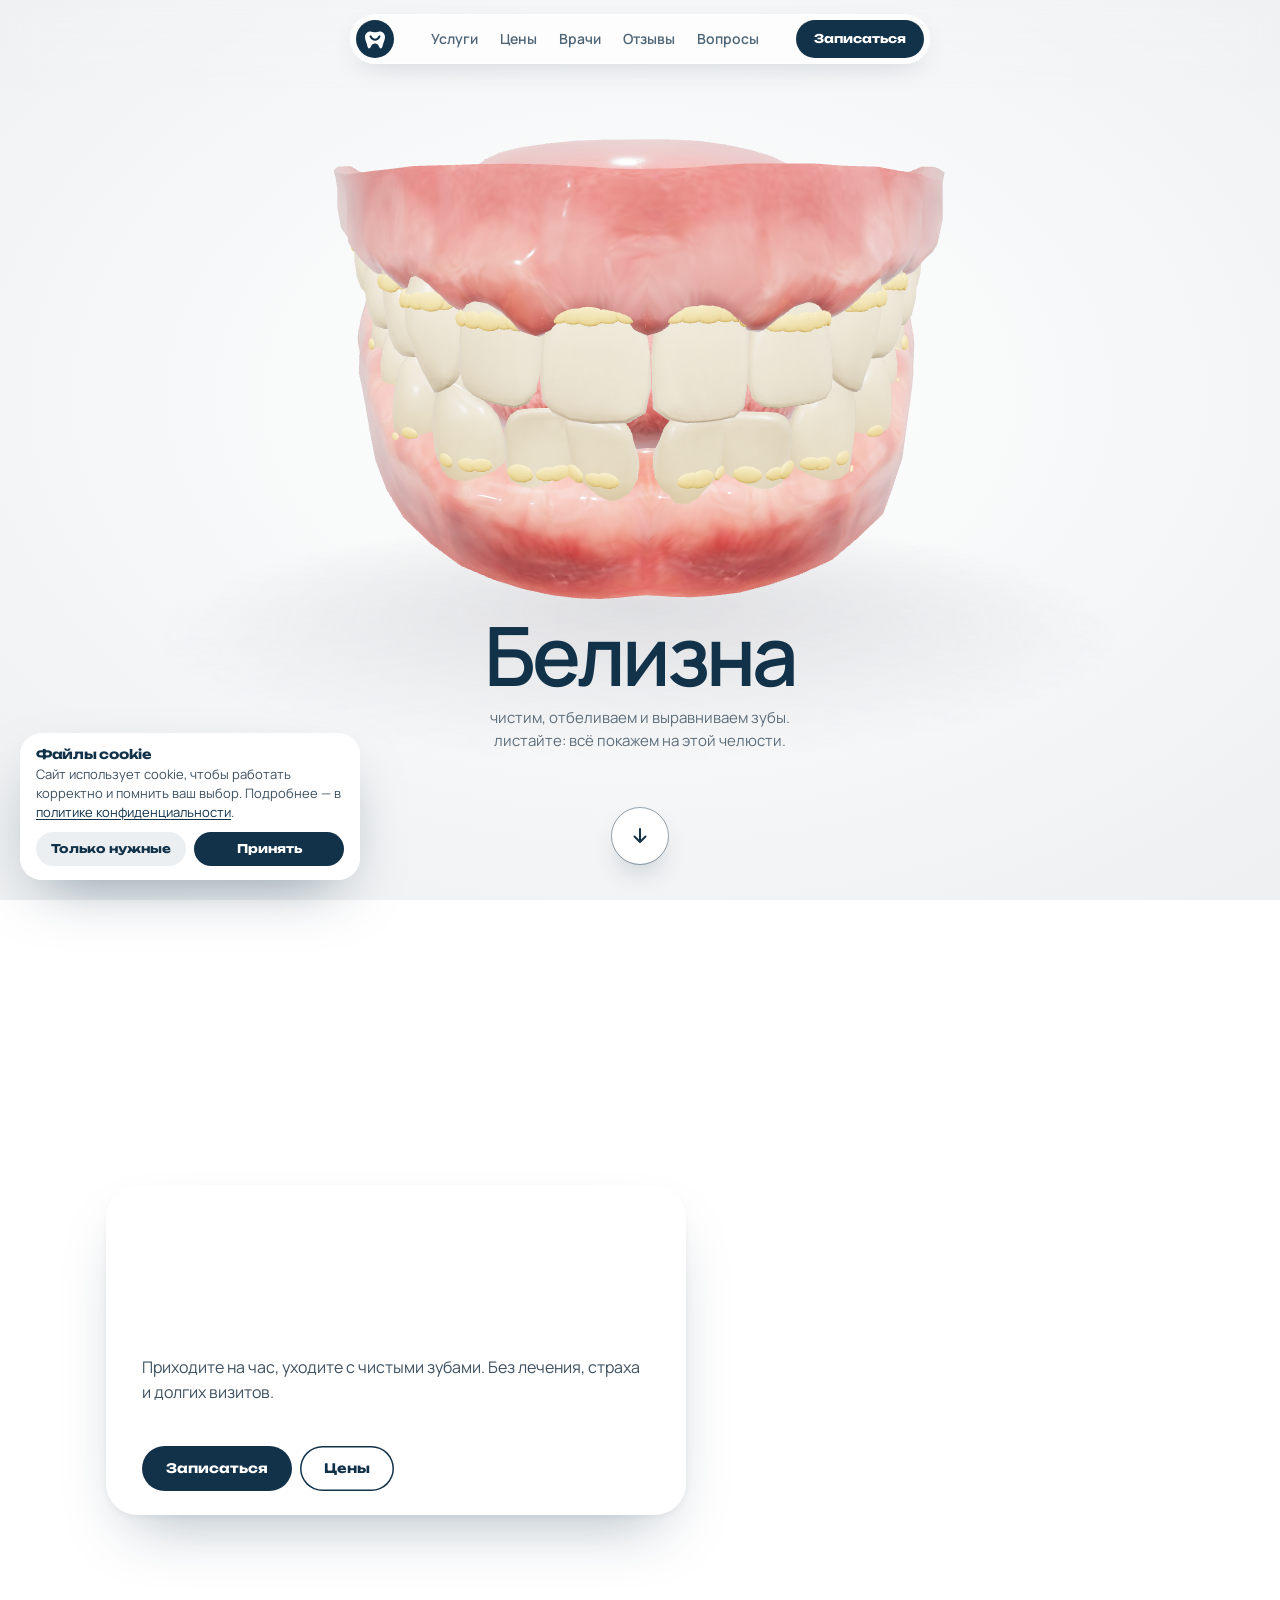
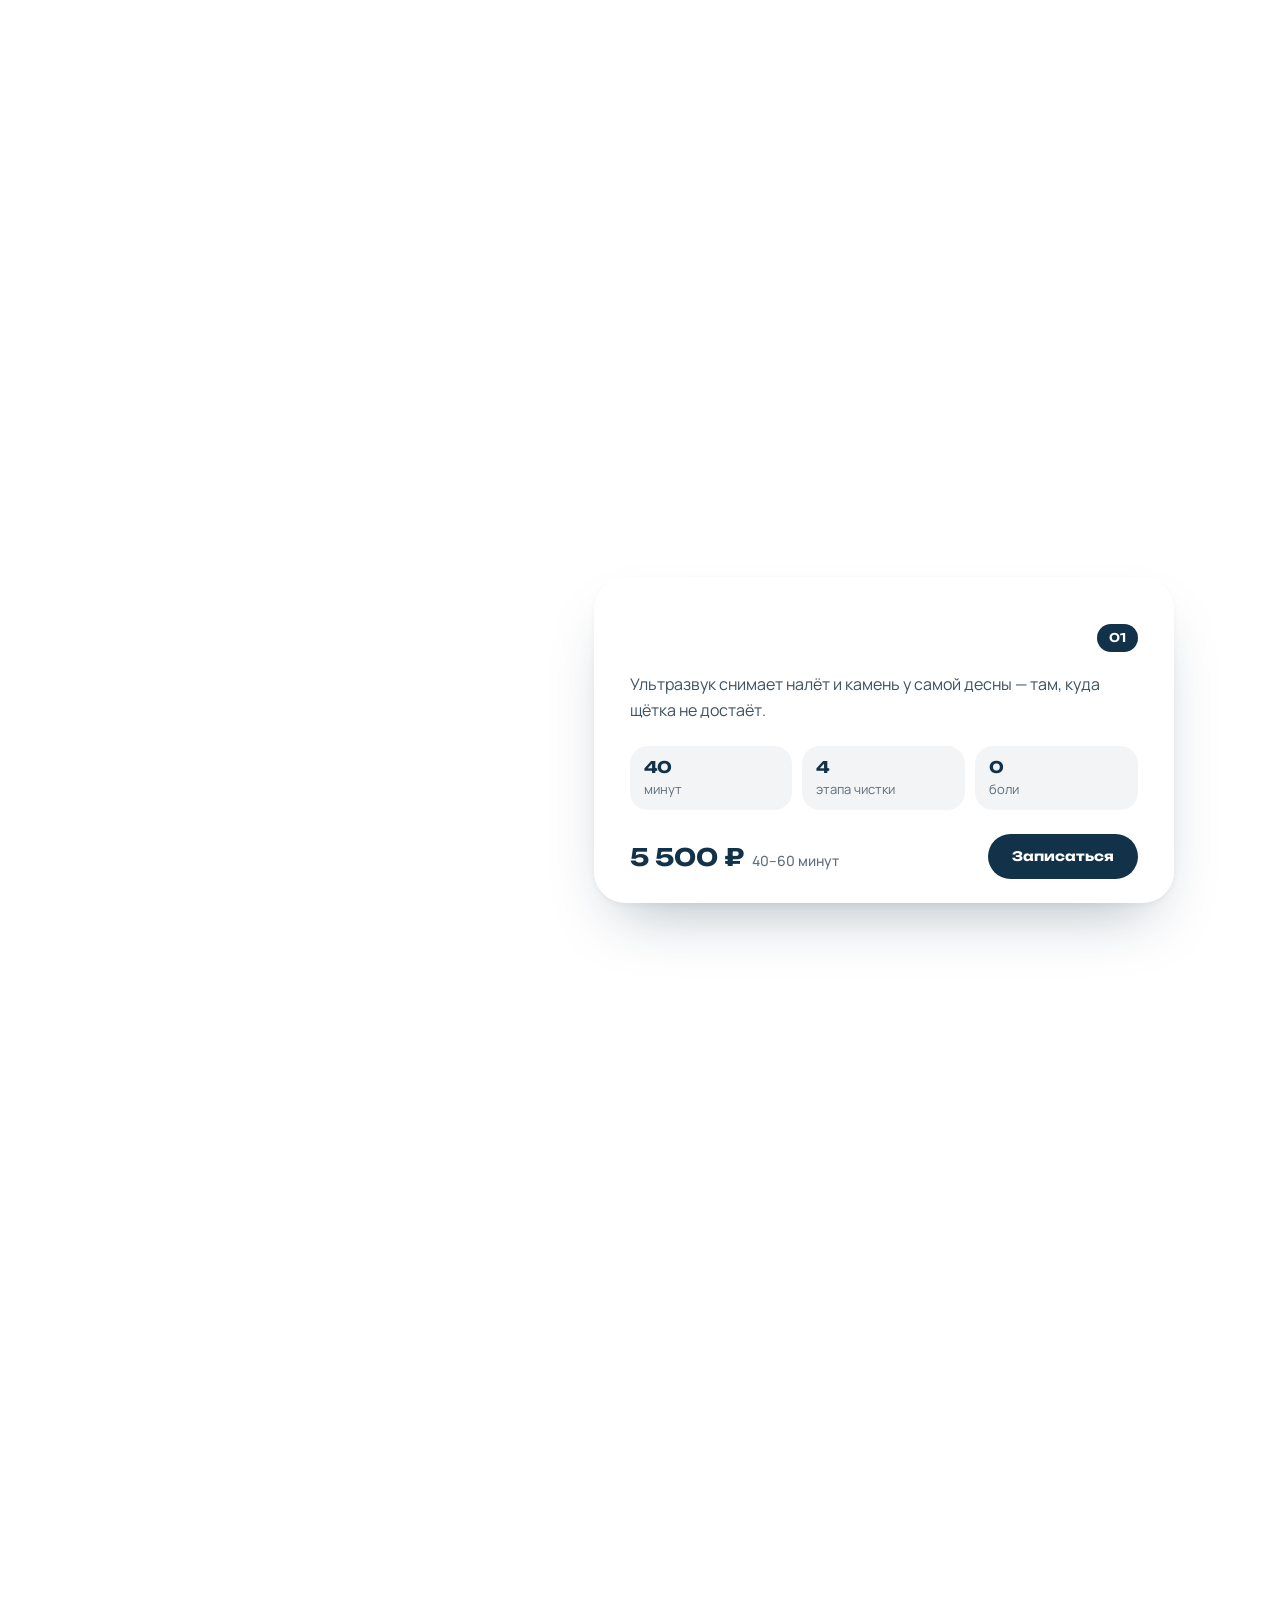
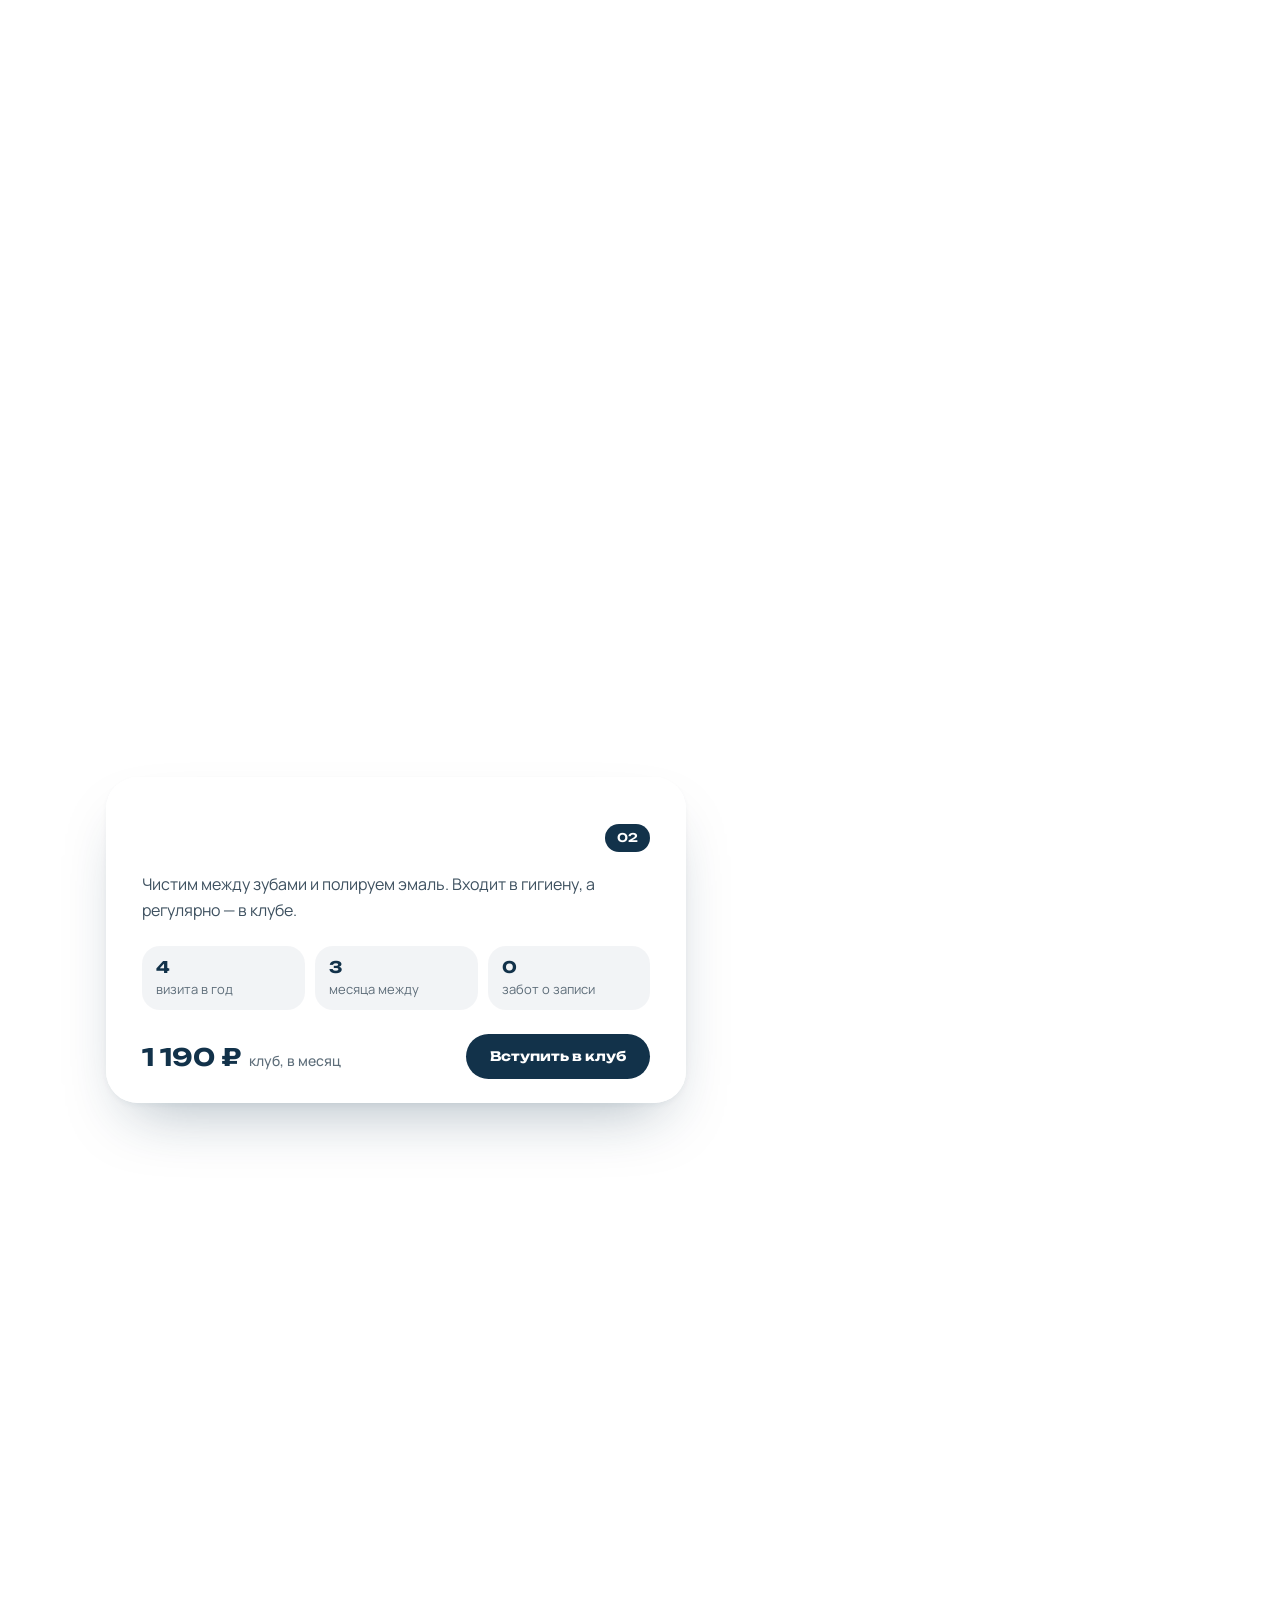
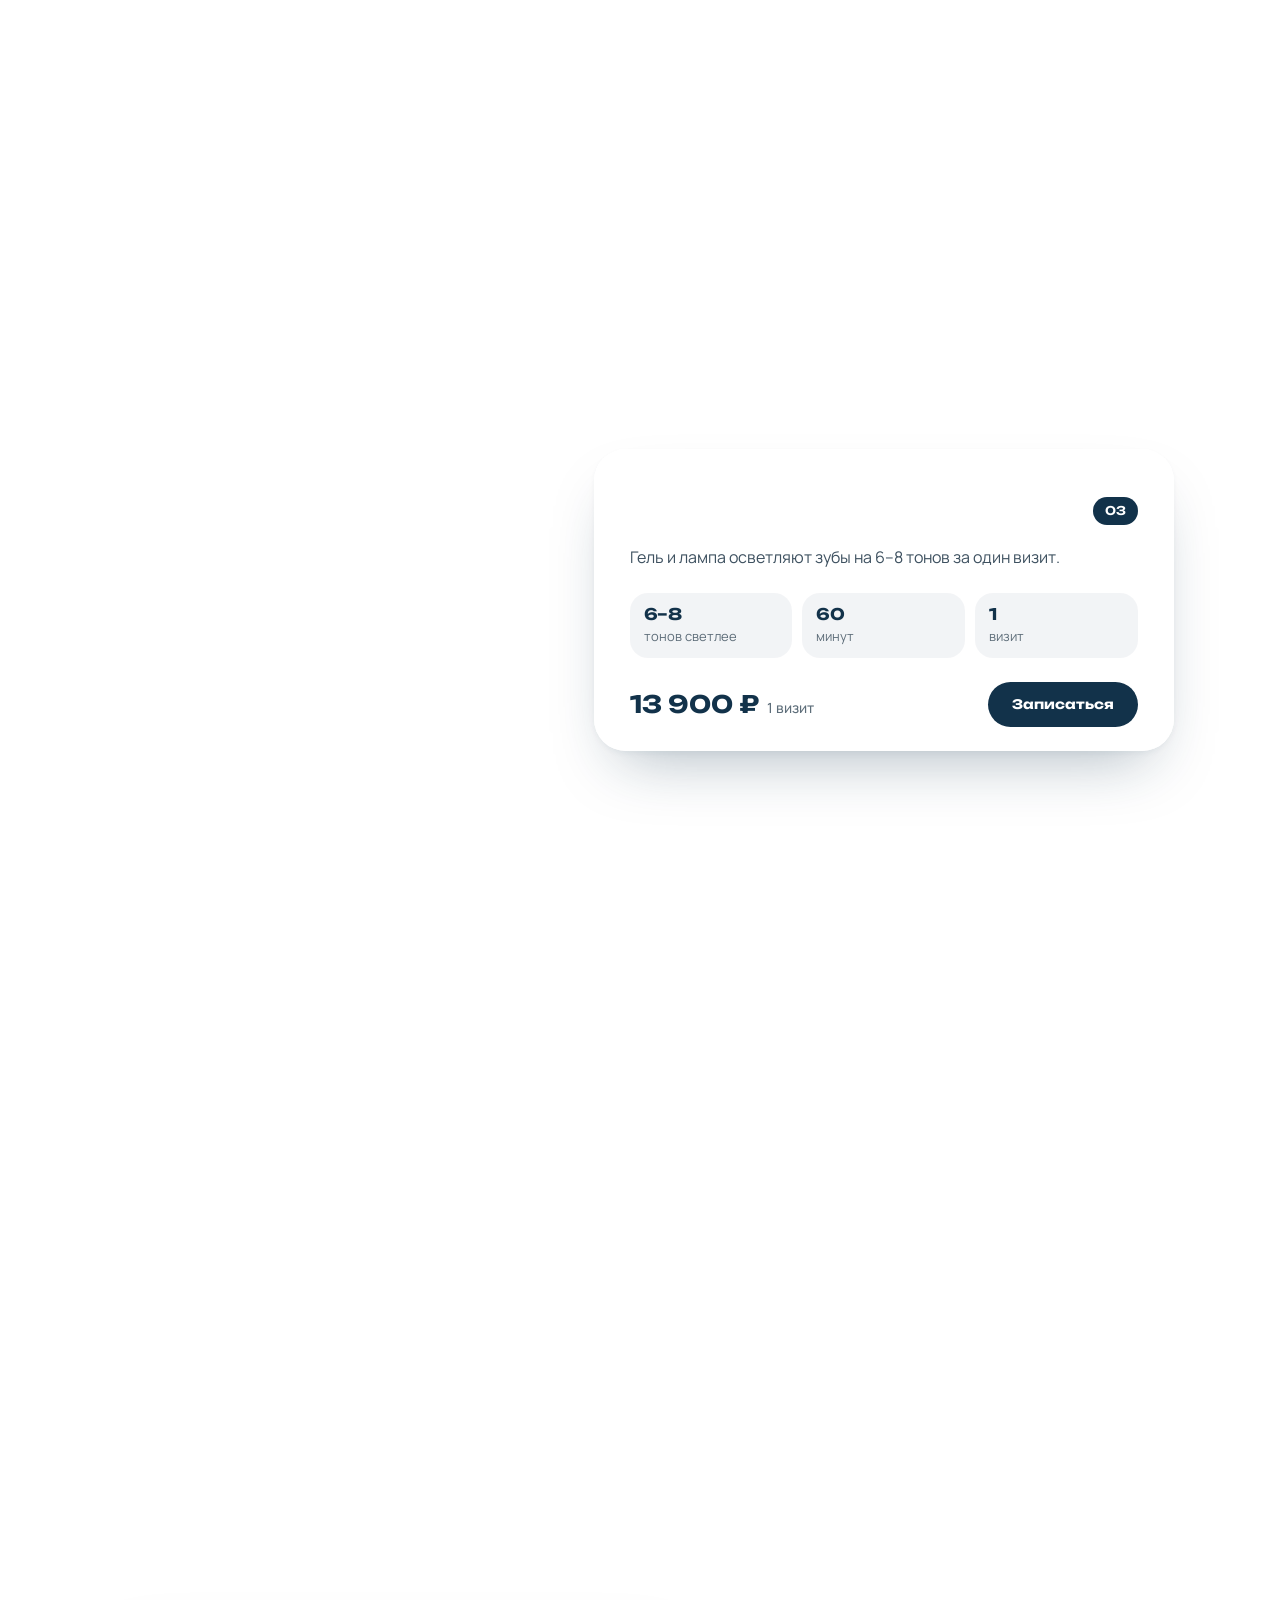
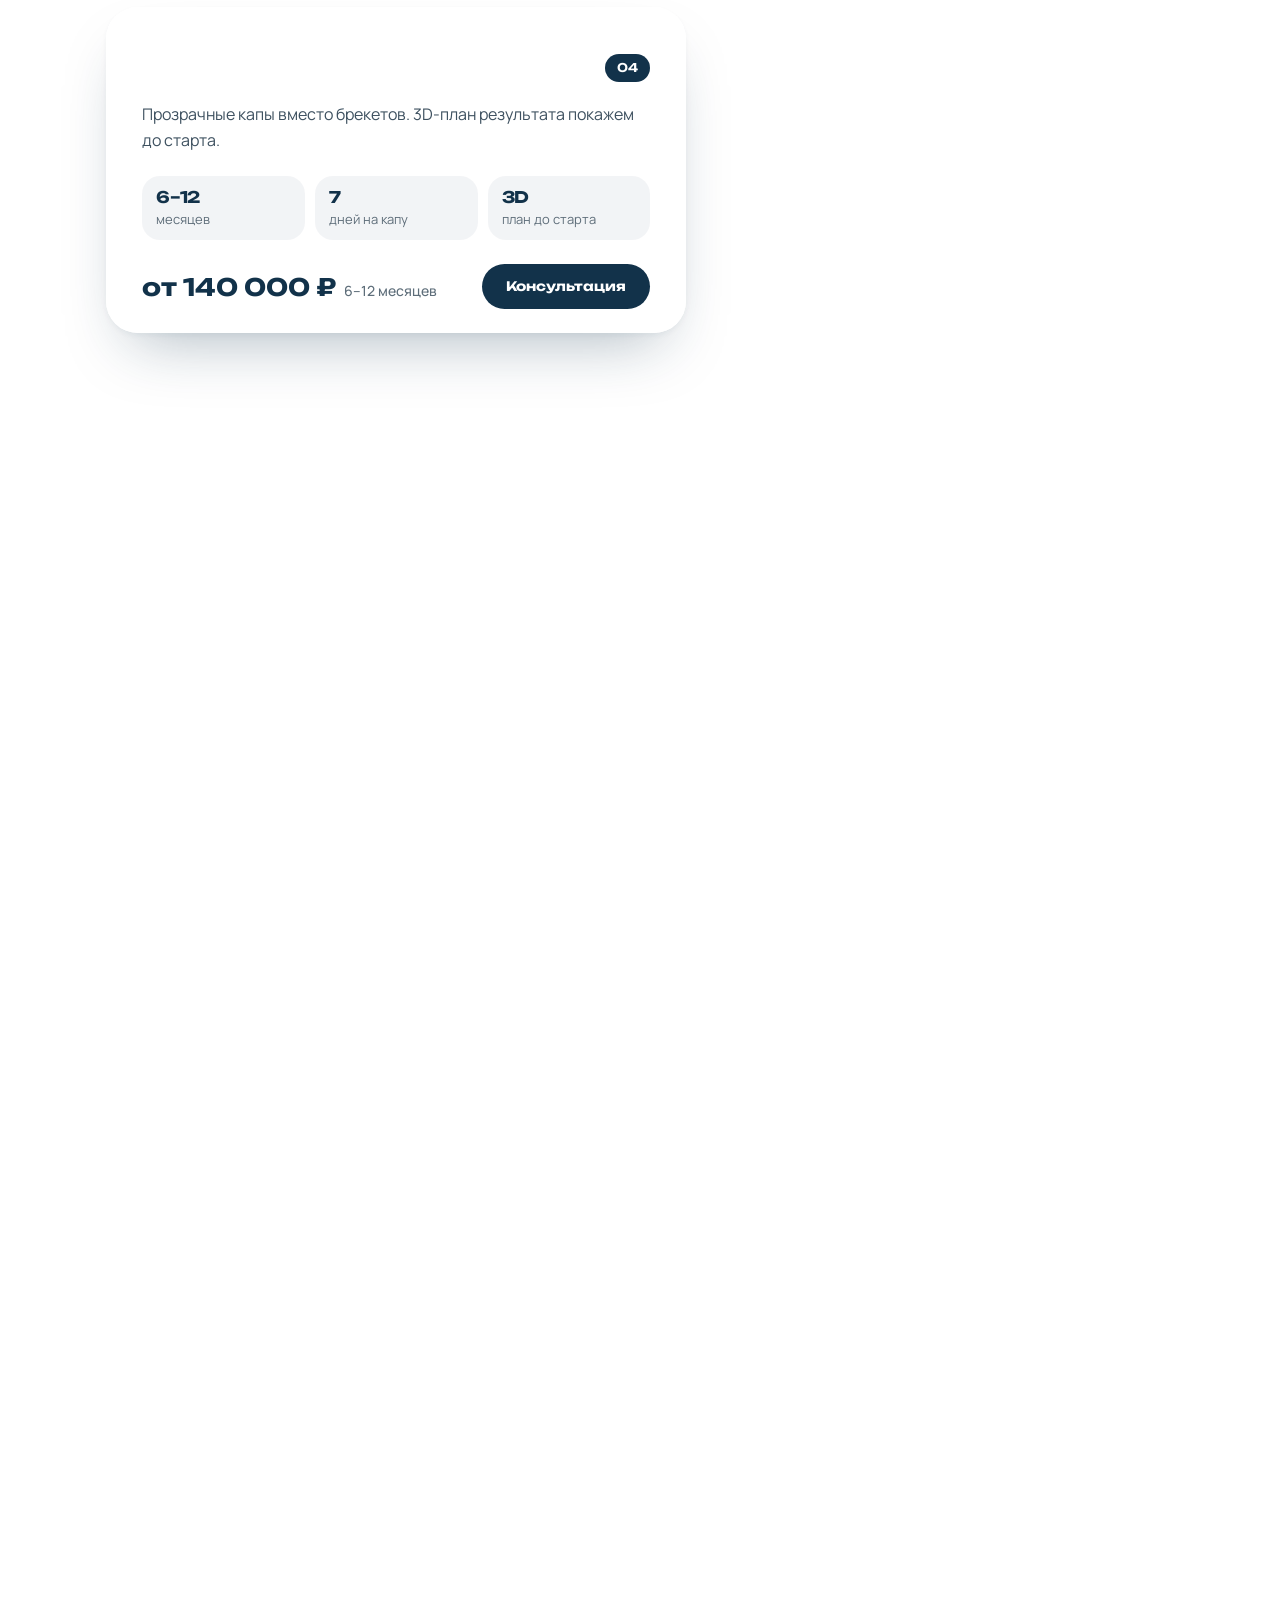
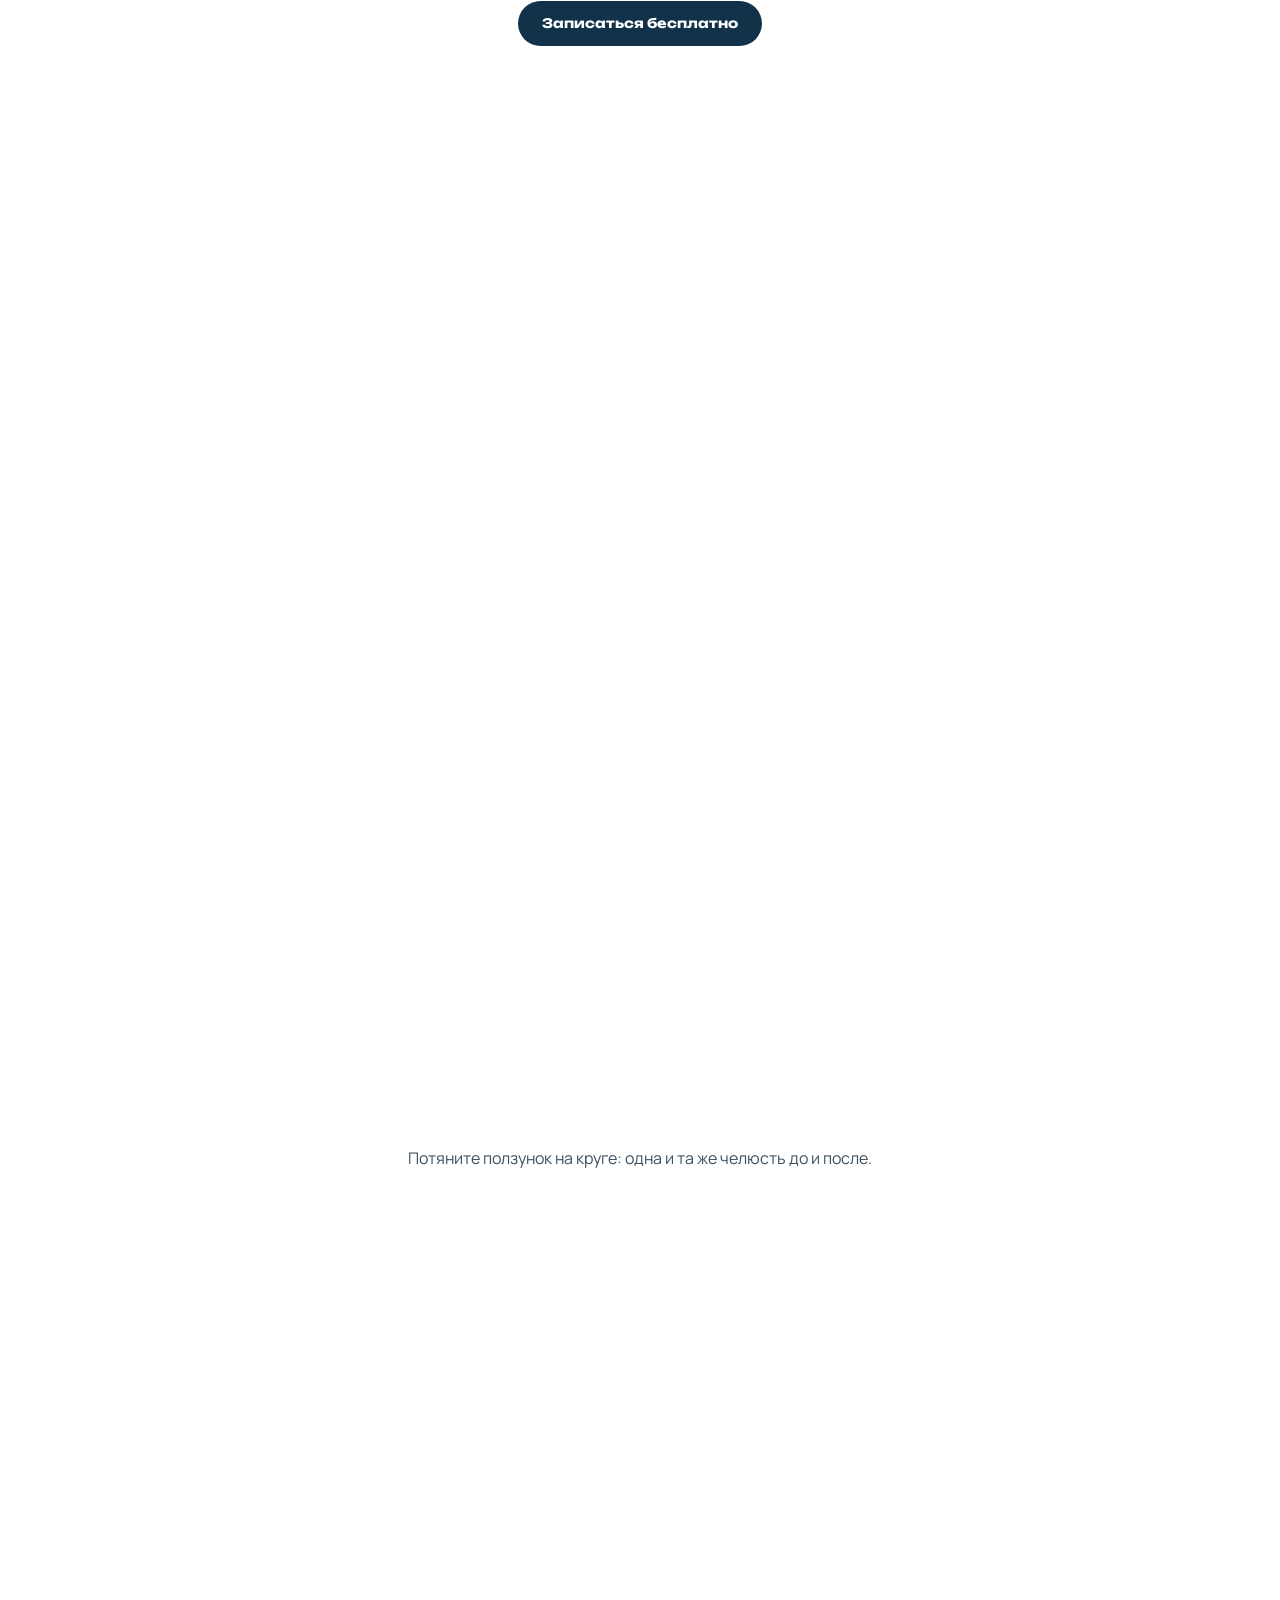
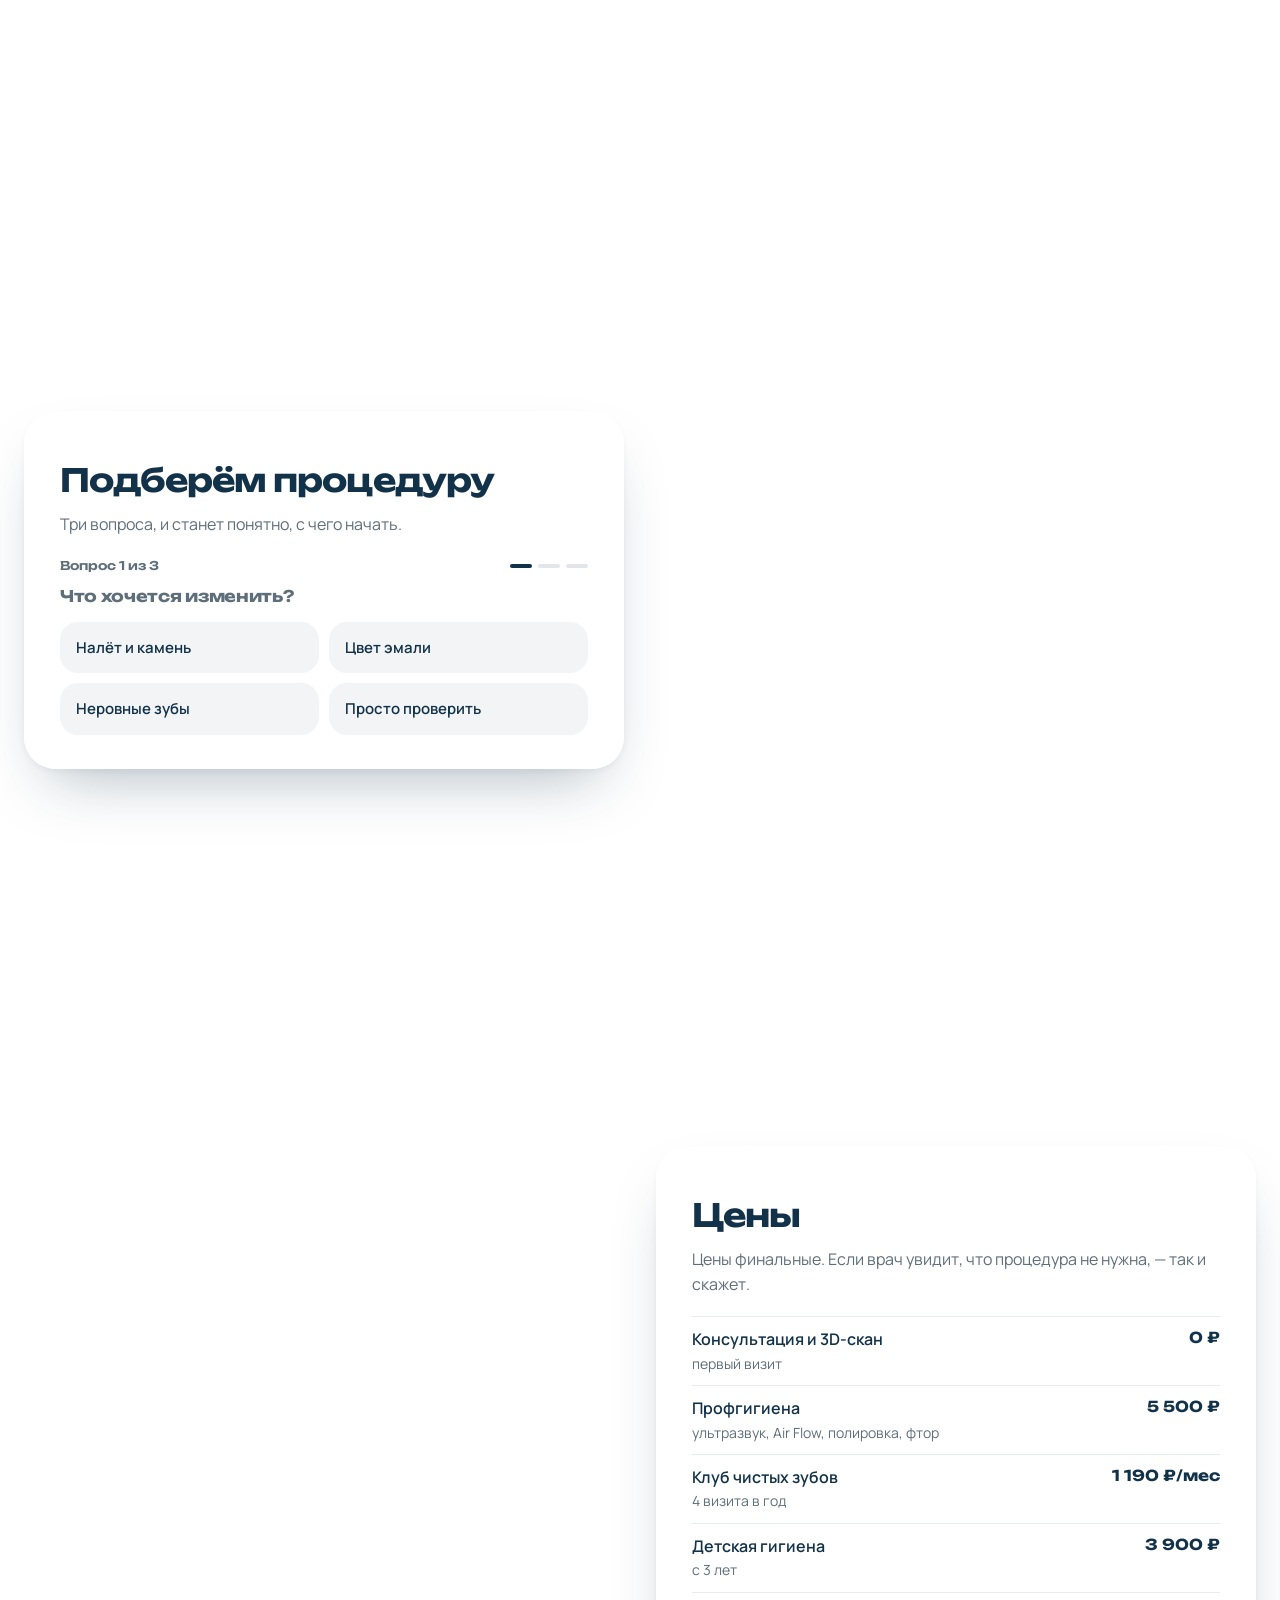
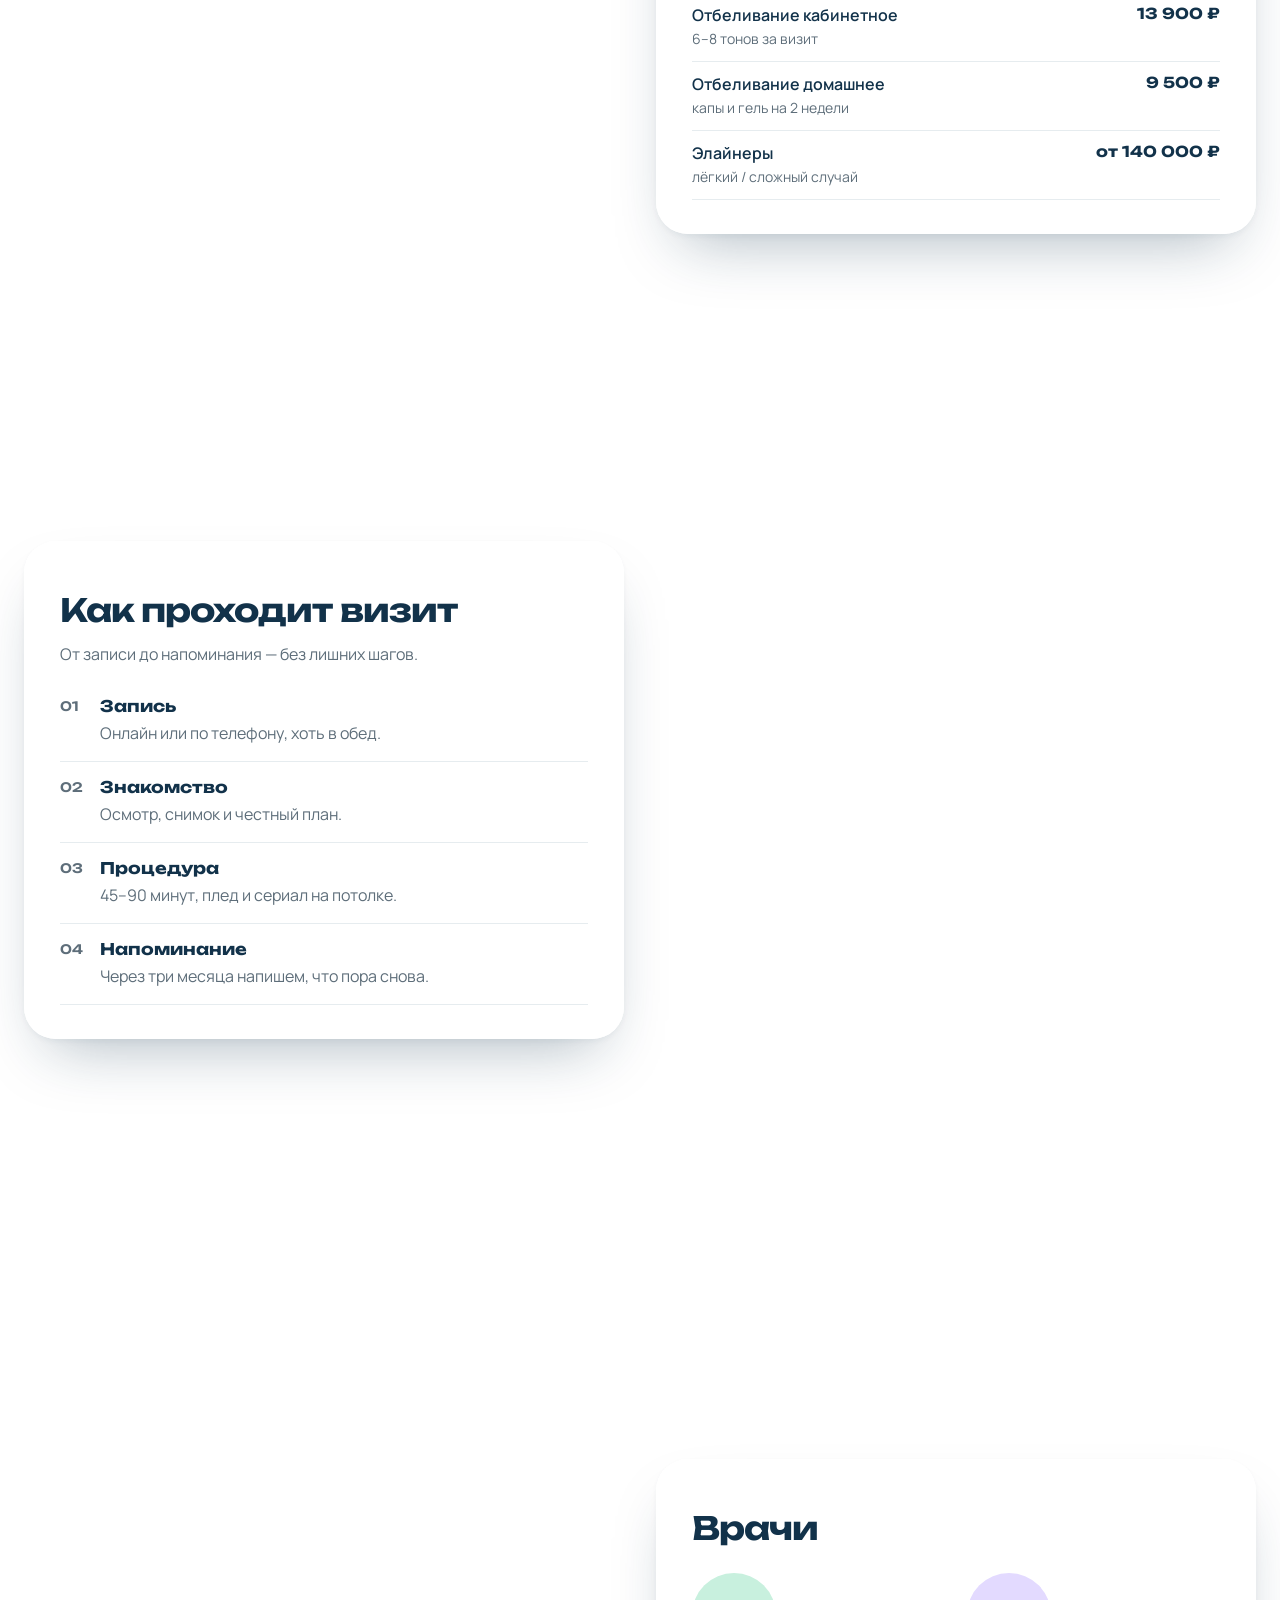
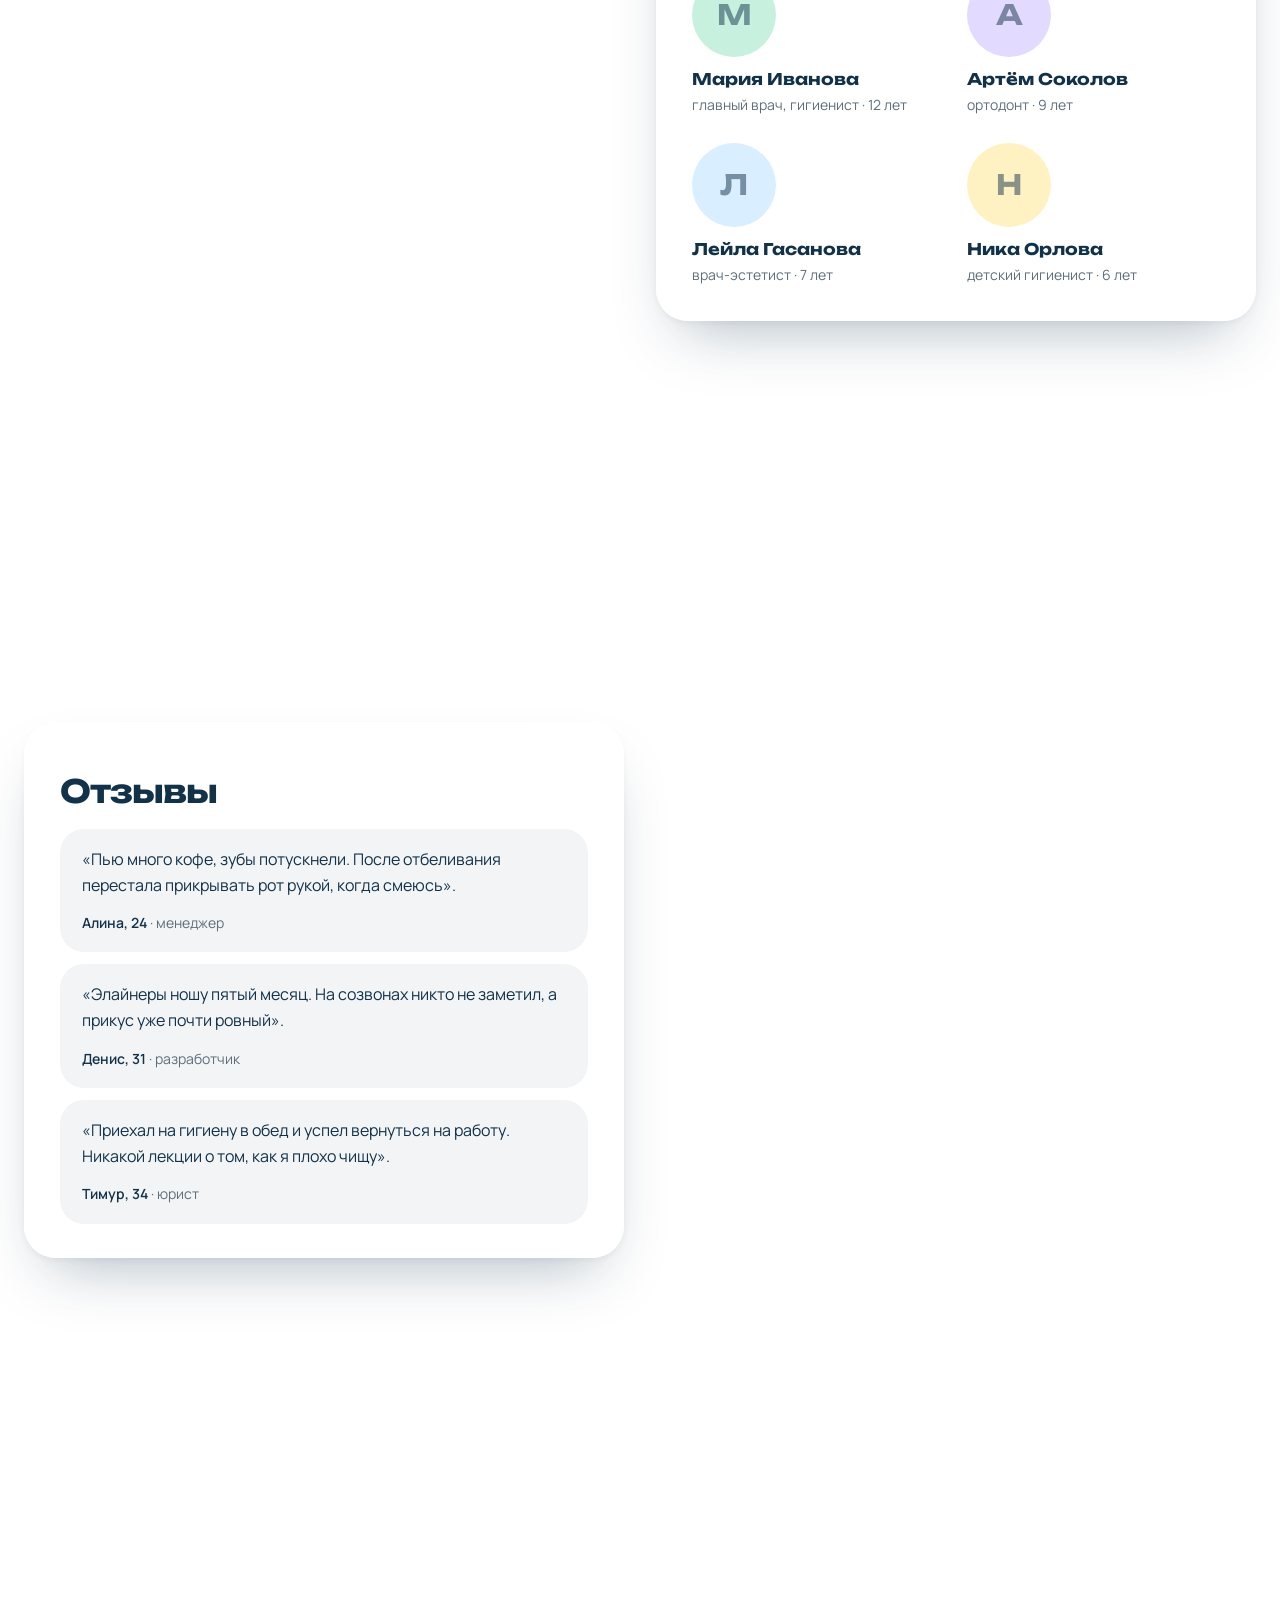
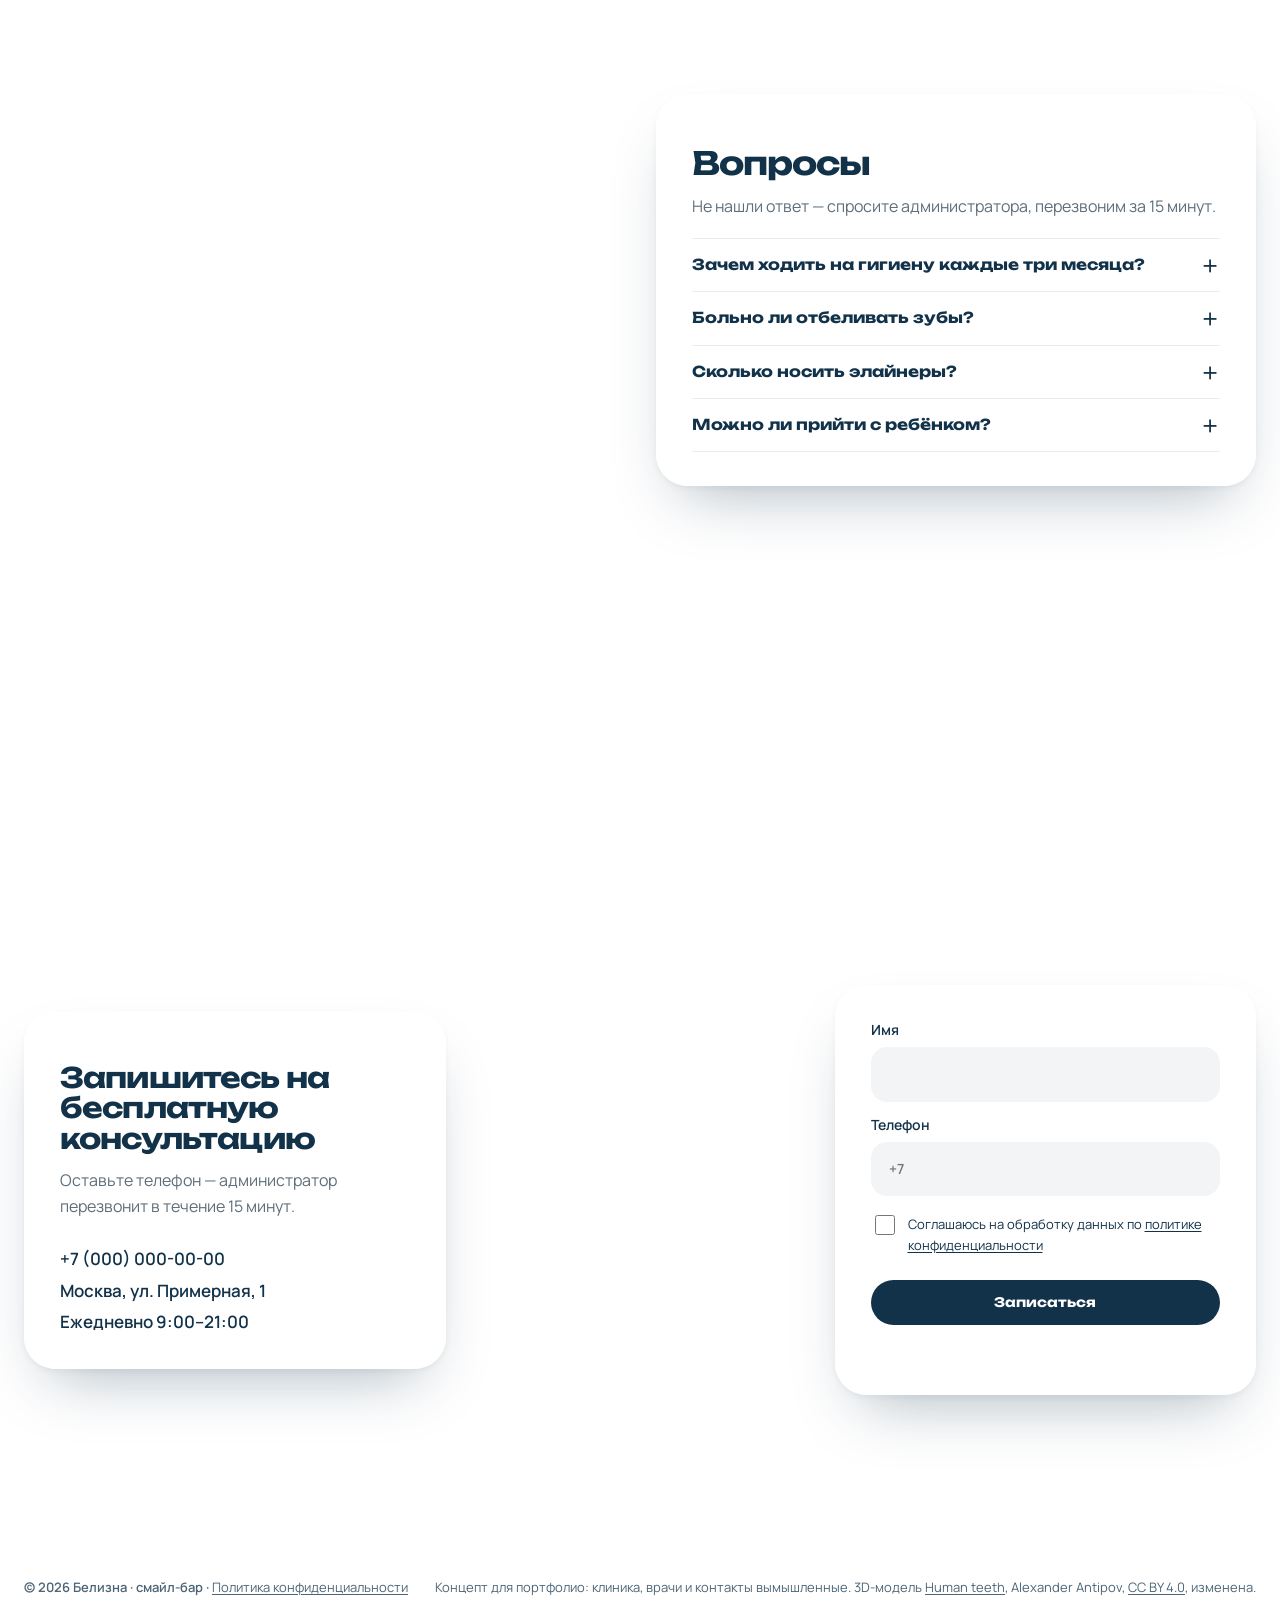
==== index.html @ dc6514c2 "Планшеты: на iPad mini карточка не уходит за экран, на вертикальных iPad крупнее круг в «Чистой улыб" ====
<!doctype html>
<html lang="ru">
<head>
<meta charset="utf-8">
<meta name="viewport" content="width=device-width, initial-scale=1, viewport-fit=cover">
<title>Белизна — смайл-бар профилактической стоматологии</title>
<link rel="icon" href="data:image/svg+xml,<svg xmlns='http://www.w3.org/2000/svg' viewBox='0 0 32 32'><circle cx='16' cy='16' r='16' fill='%2312324A'/><g transform='translate(3.2 3.6) scale(.8)'><path fill='%23fff' d='M11 7.5c-3.4 0-5.5 2.7-5.5 6 0 2.6.9 4.4 1.7 6.6.7 2 .9 5.4 2.6 5.4 2.1 0 1.8-5.3 6.2-5.3s4.1 5.3 6.2 5.3c1.7 0 1.9-3.4 2.6-5.4.8-2.2 1.7-4 1.7-6.6 0-3.3-2.1-6-5.5-6-2.1 0-3.2 1-5 1s-2.9-1-5-1z'/><path fill='none' stroke='%2312324A' stroke-width='2' stroke-linecap='round' d='M11.2 12.6c1.2 2.5 3 3.7 4.8 3.7s3.6-1.2 4.8-3.7'/></g></svg>">
<link rel="preload" href="model.glb" as="fetch" crossorigin>
<link rel="preload" href="vendor/fonts/manrope-cyrillic.woff2" as="font" type="font/woff2" crossorigin>
<link rel="preload" href="vendor/fonts/unbounded-cyrillic.woff2" as="font" type="font/woff2" crossorigin>
<meta name="description" content="Смайл-бар «Белизна»: чистка, отбеливание и элайнеры — показано на 3D-модели челюсти.">
<meta property="og:type" content="website">
<meta property="og:title" content="Белизна — смайл-бар">
<meta property="og:description" content="Концепт сайта: чистка, отбеливание и элайнеры на 3D-челюсти, которая меняется при прокрутке.">
<meta property="og:site_name" content="Белизна">
<meta property="og:locale" content="ru_RU">
<meta property="og:image" content="https://anufriev163.github.io/belizna/og.jpg?v=2">
<meta property="og:image:type" content="image/jpeg">
<meta property="og:image:alt" content="3D-челюсть и название «Белизна» на первом экране сайта">
<meta property="og:url" content="https://anufriev163.github.io/belizna/">
<meta property="og:image:width" content="1200">
<meta property="og:image:height" content="630">
<meta name="twitter:card" content="summary_large_image">
<meta name="twitter:title" content="Белизна — смайл-бар">
<meta name="twitter:description" content="Концепт сайта: чистка, отбеливание и элайнеры на 3D-челюсти, которая меняется при прокрутке.">
<meta name="twitter:image" content="https://anufriev163.github.io/belizna/og.jpg?v=2">
<meta name="theme-color" content="#ffffff">
<link rel="canonical" href="https://anufriev163.github.io/belizna/">
<style>
/* Шрифты лежат на сайте (vendor/fonts), без запросов к Google */
@font-face { font-family: "Manrope"; font-style: normal; font-weight: 400 600; font-display: swap; src: url(vendor/fonts/manrope-cyrillic.woff2) format("woff2"); unicode-range: U+0301, U+0400-045F, U+0490-0491, U+04B0-04B1, U+2116; }
@font-face { font-family: "Manrope"; font-style: normal; font-weight: 400 600; font-display: swap; src: url(vendor/fonts/manrope-latin-ext.woff2) format("woff2"); unicode-range: U+0100-02BA, U+02BD-02C5, U+02C7-02CC, U+02CE-02D7, U+02DD-02FF, U+0304, U+0308, U+0329, U+1D00-1DBF, U+1E00-1E9F, U+1EF2-1EFF, U+2020, U+20A0-20AB, U+20AD-20C4, U+2113, U+2C60-2C7F, U+A720-A7FF; }
@font-face { font-family: "Manrope"; font-style: normal; font-weight: 400 600; font-display: swap; src: url(vendor/fonts/manrope-latin.woff2) format("woff2"); unicode-range: U+0000-00FF, U+0131, U+0152-0153, U+02BB-02BC, U+02C6, U+02DA, U+02DC, U+0304, U+0308, U+0329, U+2000-206F, U+20AC, U+2122, U+2191, U+2193, U+2212, U+2215, U+FEFF, U+FFFD; }
@font-face { font-family: "Unbounded"; font-style: normal; font-weight: 500 700; font-display: swap; src: url(vendor/fonts/unbounded-cyrillic.woff2) format("woff2"); unicode-range: U+0301, U+0400-045F, U+0490-0491, U+04B0-04B1, U+2116; }
@font-face { font-family: "Unbounded"; font-style: normal; font-weight: 500 700; font-display: swap; src: url(vendor/fonts/unbounded-latin-ext.woff2) format("woff2"); unicode-range: U+0100-02BA, U+02BD-02C5, U+02C7-02CC, U+02CE-02D7, U+02DD-02FF, U+0304, U+0308, U+0329, U+1D00-1DBF, U+1E00-1E9F, U+1EF2-1EFF, U+2020, U+20A0-20AB, U+20AD-20C4, U+2113, U+2C60-2C7F, U+A720-A7FF; }
@font-face { font-family: "Unbounded"; font-style: normal; font-weight: 500 700; font-display: swap; src: url(vendor/fonts/unbounded-latin.woff2) format("woff2"); unicode-range: U+0000-00FF, U+0131, U+0152-0153, U+02BB-02BC, U+02C6, U+02DA, U+02DC, U+0304, U+0308, U+0329, U+2000-206F, U+20AC, U+2122, U+2191, U+2193, U+2212, U+2215, U+FEFF, U+FFFD; }
:root { --card-shadow: inset 0 0 0 1px rgb(255 255 255 / .75), 0 2px 6px rgb(18 50 74 / .05), 0 30px 64px -26px rgb(18 50 74 / .36); }
:root { --spring: cubic-bezier(.34, 1.56, .64, 1); }
*, *::before, *::after { box-sizing: border-box; }
html, body { margin: 0; background: #fff; overflow-x: clip; }
body { color: #12324A; font: 400 17px/1.6 "Manrope", system-ui, sans-serif; -webkit-font-smoothing: antialiased; }
.sr { position: absolute; width: 1px; height: 1px; overflow: hidden; clip: rect(0 0 0 0); white-space: nowrap; }

/* ---------- Экран загрузки: зуб белеет, пока грузится модель ---------- */
.loader { position: fixed; inset: 0; z-index: 6; display: grid; place-content: center; justify-items: center; gap: 20px; background: #fff; transition: opacity .7s ease, visibility 0s .7s; }
.loader.off { opacity: 0; visibility: hidden; }
.l-mark { position: relative; width: 124px; height: 124px; }
.l-mark svg { position: absolute; inset: 16px; width: 92px; height: 92px; }
.l-ring { position: absolute; inset: 0; border-radius: 50%; border: 1.5px solid rgb(18 50 74 / .1); border-top-color: #111; animation: l-spin 1.2s linear infinite; }
.l-white { opacity: 0; animation: l-whiten 3s cubic-bezier(.2,.7,.3,1) forwards; }
.loader.done .l-white { opacity: 1; animation: none; transition: opacity .35s ease; }
.loader b { font: 700 15px/1 "Unbounded", sans-serif; letter-spacing: -.02em; color: #12324A; }
@keyframes l-spin { to { transform: rotate(360deg); } }
@keyframes l-whiten { to { opacity: .85; } }

/* ---------- Первый экран: название по центру под челюстью, круглая кнопка вниз ---------- */
.hero { position: relative; z-index: 3; pointer-events: none; }
.intro { position: absolute; left: 16px; right: 16px; bottom: calc(max(24px, 4vh) + 112px); display: flex; flex-direction: column; align-items: center; text-align: center; }
.intro-name { margin: 0; font: 700 clamp(52px, 6.4vw, 100px)/1 "Manrope", sans-serif; letter-spacing: -.045em; color: #12324A; }
/* Размер строк подгоняет скрипт: длинная строка ровно от края «Б» до края «а» */
.intro-line { margin: .7em 0 0; font-size: 15px; line-height: 1.5; white-space: nowrap; color: #5E6E7A; }
.hint { position: absolute; left: 50%; bottom: max(24px, 4vh); width: 56px; height: 56px; margin-left: -28px; display: grid; place-items: center; border-radius: 50%; background: #fff; color: #12324A; text-decoration: none; pointer-events: auto;
  box-shadow: 0 0 0 1px rgb(18 50 74 / .08), 0 14px 30px -14px rgb(18 50 74 / .45); transition: transform .35s var(--spring), box-shadow .3s, background .25s, color .25s; }
.hint svg { width: 20px; height: 20px; animation: hint-bob 1.8s cubic-bezier(.45,0,.25,1) infinite; }
.hint::before { content: ""; position: absolute; inset: -1px; border-radius: 50%; border: 1.5px solid rgb(18 50 74 / .35); animation: hint-ring 2.2s ease-out infinite; }
.hint span { position: absolute; width: 1px; height: 1px; overflow: hidden; clip: rect(0 0 0 0); }
@keyframes hint-bob { 0%, 100% { transform: translateY(-3px); } 50% { transform: translateY(4px); } }
@keyframes hint-ring { from { transform: scale(1); opacity: .9; } to { transform: scale(1.55); opacity: 0; } }
@media (hover: hover) { .hint:hover { background: #12324A; color: #fff; transform: translateY(-3px); } }
.hint:active { transform: scale(.92); }
.intro > *, .hint { opacity: 0; translate: 0 24px; transition: opacity .7s ease, translate .9s cubic-bezier(.16,.84,.24,1), transform .35s var(--spring), background .25s, color .25s; }
.go .intro > *, .go .hint { opacity: 1; translate: none; }
.go .intro > :nth-child(2) { transition-delay: .08s; }
.go .intro > :nth-child(3) { transition-delay: .16s; }
.go .hint { transition-delay: .3s, .3s, 0s, 0s, 0s; }
.no3d .intro, .no3d .hint { display: none; }
@media (max-width: 760px) {
  .intro { bottom: calc(19svh + 40px); }
  .intro-name { font-size: 17vw; }
  .hint { bottom: 19svh; translate: none; margin-bottom: -40px; }
  .hint { width: 50px; height: 50px; margin-left: -25px; }
}
@media (orientation: landscape) and (max-height: 520px) {
  .intro { bottom: 14px; } .intro-line { display: none; } .intro-name { font-size: 34px; }
  .hint { display: none; }
}

/* Если 3D не запустилось: вместо челюсти название */
.fallback { display: none; }
.no3d .stage, .no3d .ring { display: none; }
.no3d .hero { position: relative; z-index: 1; display: grid; place-content: center; padding: 0 16px; text-align: center; }
.no3d .fallback { display: block; }
.fallback p { margin: 14px 0 0; font-size: 18px; color: #3E5160; }
.fallback .fb-name { margin: 0; font: 700 clamp(40px, 8vw, 88px)/1.08 "Unbounded", sans-serif; letter-spacing: -.03em; overflow-wrap: break-word; color: #12324A; }
.why { display: block; margin-top: 18px; font-size: 13px; color: #5E6E7A; }

/* ---------- Белые шарики за страницей ---------- */
.world { position: fixed; inset: 0; z-index: 0; overflow: hidden; pointer-events: none; contain: strict; }
.world canvas { position: absolute; left: 0; top: 0; will-change: transform; }

/* ---------- Сцена: на первом экране во весь экран, при прокрутке сжимается в круг ---------- */
.stage { position: fixed; inset: 0; z-index: 2; pointer-events: none; }
.port { position: absolute; left: 0; top: 0; overflow: hidden; border-radius: 50%; contain: strict; will-change: transform; }
.inner { position: absolute; left: 0; top: 0; will-change: transform; }
.bg { position: absolute; inset: 0; background: radial-gradient(ellipse 72% 70% at 50% 44%, #fff 0%, #F5F6F7 62%, #EEF0F1 100%); }
#jaw { position: absolute; inset: 0; width: 100%; height: 100%; display: block; opacity: 0; transition: opacity 1s ease; }
.ready #jaw { opacity: 1; }
.glow { position: absolute; inset: 0; background: #fff; opacity: 0; }
.ring { position: fixed; z-index: 2; left: 0; top: 0; border-radius: 50%; pointer-events: none; opacity: 0; box-shadow: 0 0 0 1.5px #111; }

/* ---------- Было / стало: ползунок поверх круга ---------- */
.cmp { position: fixed; z-index: 3; left: 0; top: 0; border-radius: 50%; overflow: hidden; visibility: hidden; opacity: 0; cursor: ew-resize; touch-action: pan-y; user-select: none; -webkit-user-select: none; --s: 50%; outline-offset: 4px; }
.cmp-line { position: absolute; top: 0; bottom: 0; left: var(--s); width: 2px; margin-left: -1px; background: #fff; box-shadow: 0 0 10px rgb(18 50 74 / .35); }
.cmp-knob { position: absolute; left: var(--s); top: 50%; width: 46px; height: 46px; margin: -23px 0 0 -23px; border-radius: 50%; background: #12324A; box-shadow: 0 10px 22px -8px rgb(18 50 74 / .6); transition: transform .35s var(--spring); }
.cmp-knob::before, .cmp-knob::after { content: ""; position: absolute; top: 50%; width: 8px; height: 8px; margin-top: -4px; border-left: 2px solid #fff; border-bottom: 2px solid #fff; }
.cmp-knob::before { left: 11px; transform: rotate(45deg); }
.cmp-knob::after { right: 11px; transform: rotate(225deg); }
.cmp:hover .cmp-knob, .cmp.drag .cmp-knob { transform: scale(1.12); }
.cmp-tag { position: absolute; top: 14%; font: 700 12px/1 "Unbounded", sans-serif; color: #fff; background: rgb(18 50 74 / .72); padding: 9px 12px; border-radius: 999px; transition: opacity .25s; }
.cmp-tag.a { left: 18%; }
.cmp-tag.b { right: 18%; }
.no3d .cmp, .no3d .cmpsec { display: none; }

/* ---------- Шапка ---------- */
.nav { position: fixed; z-index: 5; top: 14px; left: 0; right: 0; margin-inline: auto; width: fit-content; max-width: calc(100% - 32px); display: flex; align-items: center; gap: 26px; padding: 6px; border-radius: 999px;
  background: rgb(255 255 255 / .74);
  box-shadow: inset 0 0 0 1px rgb(255 255 255 / .65), 0 10px 30px -12px rgb(18 50 74 / .22); }
.nav .logo { display: block; flex: none; width: 38px; height: 38px; }
.nav .logo svg { display: block; transition: transform .45s var(--spring); }
.nav .links { position: relative; display: flex; gap: 0; }
.nav-pill { position: absolute; left: 0; top: 0; bottom: 0; width: 0; border-radius: 999px; background: #12324A; opacity: 0; transition: transform .55s var(--spring), width .55s var(--spring), opacity .3s; }
.nav .links a.cur { opacity: 1; color: #fff; }
.menu-links a.cur { color: #1F3FD1; }
.nav .links a { position: relative; z-index: 1; padding: 9px 11px; border-radius: 999px; font-size: 14px; line-height: 1; font-weight: 600; color: #12324A; text-decoration: none; opacity: .75; transition: opacity .25s, transform .35s var(--spring); }
.nav .links a::before { content: ""; position: absolute; inset: 0; border-radius: inherit; background: rgb(18 50 74 / .08); opacity: 0; transform: scale(.7); transition: opacity .25s, transform .4s var(--spring); }
/* Полоса размытия от края экрана до низа плашки: контент уходит под неё мягко */
.nav-fade { position: fixed; z-index: 3; left: 0; right: 0; top: 0; height: 92px; pointer-events: none; -webkit-backdrop-filter: blur(16px); backdrop-filter: blur(16px); -webkit-mask-image: linear-gradient(#000 62%, transparent); mask-image: linear-gradient(#000 62%, transparent); }
/* Белая вуаль: дальний переход по меню идёт через неё, без пролёта по всей странице */
.veil { position: fixed; inset: 0; z-index: 3; background: #fff; opacity: 0; pointer-events: none; transition: opacity .5s ease; }
.veil.on { opacity: 1; transition: opacity .26s ease; }
/* Меню телефона: раскрывается кругом из кнопки */
.burger { display: none; position: relative; flex: none; width: 38px; height: 38px; padding: 0; border: 0; border-radius: 50%; cursor: pointer; background: rgb(18 50 74 / .08); transition: background .25s, transform .35s var(--spring); }
.burger:active { transform: scale(.92); }
.burger i { position: absolute; left: 11px; right: 11px; height: 2px; border-radius: 2px; background: #12324A; transition: transform .45s var(--spring); }
.burger i:first-child { top: 15px; }
.burger i:last-child { top: 21px; }
.menu-open .burger i:first-child { transform: translateY(3px) rotate(45deg); }
.menu-open .burger i:last-child { transform: translateY(-3px) rotate(-45deg); }
.menu { position: fixed; inset: 0; z-index: 4; display: none; flex-direction: column; justify-content: center; gap: 4vh; padding: 84px 28px 28px; background: #fff; touch-action: none; visibility: hidden; clip-path: circle(0 at var(--mx, 100%) var(--my, 0)); transition: clip-path .6s cubic-bezier(.7,0,.2,1), visibility 0s .6s; }
.menu-open .menu { visibility: visible; clip-path: circle(150vmax at var(--mx, 100%) var(--my, 0)); transition: clip-path .7s cubic-bezier(.7,0,.2,1), visibility 0s; }
.menu-links { display: grid; gap: 1.2vh; justify-items: start; }
.menu-links a { padding: .22em 0; font: 700 clamp(20px, 7.5vmin, 34px)/1.1 "Unbounded", sans-serif; letter-spacing: -.03em; color: #12324A; text-decoration: none; }
.menu-links a:active { color: #1F3FD1; }
.menu-foot { display: grid; gap: 4px; font-size: 15px; color: #5E6E7A; }
.menu-foot a, .menu-foot span:first-child { color: #12324A; font-weight: 600; text-decoration: none; }
.menu-links a, .menu-foot { opacity: 0; translate: 0 18px; transition: opacity .2s, translate .2s; }
.menu-open .menu-links a, .menu-open .menu-foot { opacity: 1; translate: none; transition: opacity .4s ease calc(.16s + var(--i) * .05s), translate .55s cubic-bezier(.16,.84,.24,1) calc(.16s + var(--i) * .05s); }
.book-top { flex: none; font: 700 12px/1 "Unbounded", sans-serif; color: #fff; background: #12324A; padding: 13px 18px; border-radius: 999px; text-decoration: none; }

/* ---------- Сайт за кругом: две колонки, середина свободна ---------- */
.hero { height: 100vh; }
.sec { position: relative; z-index: 1; width: min(1360px, 100% - 48px); margin: 0 auto; display: grid; grid-template-columns: minmax(0, 1fr) var(--gap, 520px) minmax(0, 1fr); }
.sec .l { grid-column: 1; }
.sec .r { grid-column: 3; }
.film { min-height: var(--h, 140vh); }
.film .pin { position: sticky; top: 0; height: 100vh; grid-column: 1 / -1; display: grid; grid-template-columns: 1fr 1fr; align-items: center; }
.film .tx { max-width: 460px; }
.film[data-c="-1"] .tx { grid-column: 2; justify-self: start; padding-left: 4vw; }
.film[data-c="1"] .tx { grid-column: 1; justify-self: end; padding-right: 4vw; }
.film[data-c="0"] .tx { grid-column: 1 / -1; justify-self: center; align-self: end; text-align: center; padding-bottom: 5vh; }
.film .tx { max-width: 500px; }
.film .tx h2 { font-size: clamp(28px, 2.7vw, 44px); overflow-wrap: normal; }
.film .tx p { font-size: 16px; color: #3E5160; }
.plain { min-height: 100vh; padding: 110px 0 70px; align-items: center; }
.plain h2 { font-size: clamp(26px, 2.5vw, 36px); }
.plain .l p, .plain .r p { font-size: 16px; }
.plain .l, .plain .r { max-width: 500px; }
.plain .list span { font-size: 16px; } .plain .list em { font-size: 14px; } .plain .list b { font-size: 15px; }
.plain .doc { grid-template-columns: 84px 1fr; } .plain .doc .ph { width: 84px; height: 84px; font-size: 28px; }
.plain .doc b { font-size: 16px; } .plain .doc span { font-size: 14px; }
.plain .people { gap: 26px; }
.plain .rv p { font-size: 16px; }
.plain .faq summary { font-size: 15px; padding-top: 20px; padding-bottom: 20px; }
.plain .steps b { font-size: 16px; } .plain .steps li { padding: 14px 0; }
.book { position: relative; }
.book h2 { font-size: clamp(24px, 2.2vw, 32px); }
.l, .r { max-width: 440px; }
.l { justify-self: end; width: 100%; }

.ttl { display: flex; align-items: center; justify-content: space-between; gap: 12px; }
.film .tx .ttl h2 { margin: 0; }
.ttl .k { flex: none; }
.k { display: inline-block; font: 600 12px/1 "Unbounded", sans-serif; padding: 8px 12px; border-radius: 999px; background: var(--tone, #EEF1F3); }
h2 { margin: 18px 0 0; font: 700 clamp(24px, 2.2vw, 36px)/1.08 "Unbounded", sans-serif; letter-spacing: -.03em; overflow-wrap: break-word; }
.l p, .r p { margin: 14px 0 0; color: #5E6E7A; }
.price { display: block; margin-top: 22px; font: 700 26px/1 "Unbounded", sans-serif; }
.price small { font: 500 14px/1 "Manrope", sans-serif; color: #5E6E7A; margin-left: 8px; }
.btn { display: inline-flex; align-items: center; justify-content: center; margin-top: 24px; font: 700 13px/1 "Unbounded", sans-serif; color: #fff; background: #12324A; padding: 16px 24px; border-radius: 999px; text-decoration: none; border: 0; cursor: pointer; }
.btn.ghost { background: transparent; color: #12324A; box-shadow: inset 0 0 0 1.5px #12324A; margin-left: 8px; }

/* Списки справа */
.list { margin: 0; padding: 0; list-style: none; }
.list li { display: flex; justify-content: space-between; gap: 16px; padding: 16px 0; border-bottom: 1px solid #E6ECEF; }
.list li:first-child { border-top: 1px solid #E6ECEF; }
.list span { font-weight: 600; }
.list em { display: block; font-style: normal; font-weight: 400; font-size: 14px; color: #5E6E7A; }
.list b { font: 700 16px/1.4 "Unbounded", sans-serif; white-space: nowrap; }
.label { font: 600 12px/1 "Unbounded", sans-serif; color: #5E6E7A; margin-bottom: 14px; }
.steps { margin: 0; padding: 0; list-style: none; counter-reset: st; }
.steps li { counter-increment: st; display: grid; grid-template-columns: 40px 1fr; padding: 14px 0; border-bottom: 1px solid #E6ECEF; }
.steps li::before { content: "0" counter(st); font: 600 13px/1.7 "Unbounded", sans-serif; color: #5E6E7A; }
.steps b { font: 700 16px/1.4 "Unbounded", sans-serif; }
.steps p { grid-column: 2; margin: 4px 0 0; font-size: 15px; }

/* Врачи, отзывы */
.people { display: grid; gap: 14px; margin-top: 28px; }
.doc { display: grid; grid-template-columns: 64px 1fr; gap: 16px; align-items: center; }
.doc .ph { width: 64px; height: 64px; border-radius: 50%; display: grid; place-items: center; font: 700 22px/1 "Unbounded", sans-serif; color: rgb(18 50 74 / .5); }
.doc b { display: block; font: 700 16px/1.3 "Unbounded", sans-serif; }
.doc span { font-size: 14px; color: #5E6E7A; }
.rv { background: rgb(18 50 74 / .05); border-radius: 24px; padding: 24px 26px; }
.rv p { margin: 0 !important; color: #12324A !important; }
.rv footer { margin-top: 14px; font-size: 14px; color: #5E6E7A; }
.rv footer b { color: #12324A; }

/* Вопросы */
.faq details { border-bottom: 1px solid #E6ECEF; }
.faq details:first-child { border-top: 1px solid #E6ECEF; }
.faq summary { list-style: none; cursor: pointer; padding: 20px 36px 20px 0; position: relative; font: 700 16px/1.35 "Unbounded", sans-serif; }
.faq summary::-webkit-details-marker { display: none; }
.faq summary { transition: color .25s; }
.faq summary::after { content: "+"; position: absolute; right: 2px; top: 50%; translate: 0 -50%; font: 400 28px/1 "Manrope", sans-serif; transition: transform .45s var(--spring); }
.faq details[open] summary::after { transform: rotate(45deg); }
.faq details p { margin: 0 0 20px; }

/* Запись */
.contacts { margin-top: 26px; display: grid; gap: 4px; font-weight: 600; }
.contacts a { color: inherit; }
.book form { display: grid; gap: 12px; }
.book label { font-size: 14px; font-weight: 600; }
.book input[type=text], .book input[type=tel] { display: block; width: 100%; margin-top: 6px; border: 0; border-radius: 16px; padding: 16px 18px; font: inherit; background: rgb(18 50 74 / .05); color: #12324A; outline: 0; transition: background .25s, box-shadow .25s; }
.book .check { display: flex; gap: 10px; font-size: 13px; font-weight: 400; align-items: flex-start; }
.book .check input { margin-top: 3px; accent-color: #12324A; }
.book .btn { margin-top: 6px; }
.msg { min-height: 1.5em; font-weight: 600; font-size: 15px; margin: 0 !important; color: #12324A !important; }
.foot { position: absolute; left: 0; right: 0; bottom: 22px; display: flex; justify-content: space-between; gap: 20px; flex-wrap: wrap; color: rgb(18 50 74 / .75); font-size: 13px; }

.film .tx, .plain .l, .plain .r { background: rgb(255 255 255 / .5); border-radius: 32px; padding: 34px 36px; box-shadow: var(--card-shadow); }
.film .tx { width: 100%; max-width: 580px; }
.film[data-c="-1"] .tx { padding-left: 36px; margin-left: 2vw; }
.film[data-c="1"] .tx { padding-right: 36px; margin-right: 2vw; }
.film[data-c="0"] .tx { width: auto; max-width: none; background: none; box-shadow: none; align-self: start; padding: 66vh 0 0; }
.film .tx h2 { font-size: clamp(26px, 2.6vw, 38px); }
.film[data-c="0"] .tx h2 { font-size: clamp(28px, 3vw, 44px); }
.film.cmpsec .tx { padding-top: 75vh; }
.film.cmpsec .tx p { margin-top: 8px; }
.film .tx.first h2 { font-size: clamp(24px, 2.2vw, 32px); }
.film .tx .k { background: #12324A; color: #fff; }
.mini { display: grid; grid-template-columns: repeat(3, minmax(0, 1fr)); gap: 10px; margin-top: 22px; }
.mini div { background: rgb(18 50 74 / .05); border-radius: 18px; padding: 13px 14px; }
.mini b { display: block; font: 700 16px/1.1 "Unbounded", sans-serif; letter-spacing: -.02em; }
.mini span { display: block; margin-top: 5px; font-size: 13px; line-height: 1.25; color: #5E6E7A; }
.row { display: flex; align-items: center; justify-content: space-between; gap: 14px; flex-wrap: wrap; margin-top: 24px; }
.row .price { margin: 0; font-size: 24px; }
.row .btn { margin: 0; }
.plain .l, .plain .r { max-width: none; width: 100%; }

/* ---------- Отклик на всё, что можно нажать ---------- */
a, button, summary, label { -webkit-tap-highlight-color: transparent; }
.btn, .book-top { position: relative; overflow: hidden; transition: transform .35s var(--spring), background .25s, color .25s, box-shadow .3s; }
/* Блик пробегает по кнопке при наведении */
.btn::after, .book-top::after { content: ""; position: absolute; top: 0; bottom: 0; left: -60%; width: 40%; background: linear-gradient(100deg, transparent, rgb(255 255 255 / .34), transparent); transform: skewX(-18deg); pointer-events: none; }
.btn:active, .book-top:active { transform: scale(.95); transition-duration: .1s; }
.nav .links a:active { transform: scale(.93); }
.nav .logo:active svg { transform: scale(.9); }
.faq summary:active { color: #1F3FD1; }
.contacts a { text-decoration: none; background: linear-gradient(currentColor, currentColor) 0 100% / 0 1.5px no-repeat; transition: background-size .35s cubic-bezier(.16,.84,.24,1), color .25s; justify-self: start; }
.book .check { cursor: pointer; }
.book .check a, .foot a { color: inherit; text-underline-offset: 2px; transition: color .25s; }
.book .check input { cursor: pointer; transition: transform .35s var(--spring); }
.book .check input:checked { transform: scale(1.12); }
.book input[type=text]:focus, .book input[type=tel]:focus { background: #fff; box-shadow: inset 0 0 0 1.5px #12324A, 0 12px 26px -16px rgb(18 50 74 / .4); }
:focus-visible { outline: 2px solid #1F3FD1; outline-offset: 3px; }
.book input:focus-visible { outline: 0; }
@media (hover: hover) {
  .nav .links a:hover { opacity: 1; transform: translateY(-1px); }
  .nav .links a.cur:hover::before { opacity: 0; }
  .nav .links a:hover::before { opacity: 1; transform: none; }
  .nav .logo:hover svg { transform: rotate(-10deg) scale(1.1); }
  .btn:hover, .book-top:hover { background: #1F3FD1; transform: translateY(-3px); box-shadow: 0 14px 26px -12px rgb(31 63 209 / .6); }
  .btn.ghost:hover { background: #12324A; color: #fff; box-shadow: 0 14px 26px -12px rgb(18 50 74 / .55); }
  .btn:hover::after, .book-top:hover::after { left: 120%; transition: left .7s ease; }
  .btn:active, .book-top:active { transform: scale(.95); }
  .faq summary:hover { color: #1F3FD1; }
  .faq summary:hover::after { transform: rotate(90deg) scale(1.15); }
  .faq details[open] summary:hover::after { transform: rotate(135deg) scale(1.15); }
  .contacts a:hover { background-size: 100% 1.5px; color: #1F3FD1; }
  .book .check a:hover, .foot a:hover { color: #1F3FD1; }
  .book input[type=text]:hover:not(:focus), .book input[type=tel]:hover:not(:focus) { background: rgb(18 50 74 / .09); }
  .book .check:hover input { transform: scale(1.12); }
}

/* ---------- Подбор процедуры ---------- */
.qz { margin-top: 22px; }
.qz-top { display: flex; align-items: center; justify-content: space-between; gap: 12px; font: 600 12px/1 "Unbounded", sans-serif; color: #5E6E7A; }
.qz-dots { display: flex; gap: 6px; }
.qz-dots i { width: 22px; height: 4px; border-radius: 4px; background: rgb(18 50 74 / .12); transition: background .3s; }
.qz-dots i.on { background: #12324A; }
.qz-q { margin: 18px 0 0; font: 700 clamp(18px, 1.6vw, 22px)/1.25 "Unbounded", sans-serif; letter-spacing: -.02em; color: #12324A; }
.qz-opts { display: grid; grid-template-columns: repeat(2, minmax(0, 1fr)); gap: 10px; margin-top: 16px; }
.qz-opts button { padding: 16px 16px; border: 0; border-radius: 18px; text-align: left; font: 600 15px/1.3 "Manrope", sans-serif; color: #12324A; background: rgb(18 50 74 / .05); cursor: pointer; transition: background .25s, color .25s, transform .35s var(--spring); }
.qz-opts button:active { transform: scale(.96); }
.qz-res { margin-top: 18px; padding: 22px 22px 20px; border-radius: 22px; background: #12324A; color: #fff; }
.qz-res small { display: block; font: 600 12px/1 "Unbounded", sans-serif; color: rgb(255 255 255 / .6); }
.qz-res b { display: block; margin-top: 10px; font: 700 22px/1.2 "Unbounded", sans-serif; letter-spacing: -.02em; }
.qz-res p { margin: 10px 0 0 !important; color: rgb(255 255 255 / .8) !important; font-size: 15px; }
.qz-res .price { margin-top: 16px; color: #fff; }
.qz-res .price small { display: inline; margin-left: 8px; color: rgb(255 255 255 / .6); font: 500 14px/1 "Manrope", sans-serif; }
.qz-acts { display: flex; flex-wrap: wrap; gap: 10px; margin-top: 18px; }
.qz-acts .btn { margin: 0; }
.qz-res .btn { background: #fff; color: #12324A; }
.qz-res .btn.ghost { background: transparent; color: #fff; box-shadow: inset 0 0 0 1.5px rgb(255 255 255 / .5); }
@media (hover: hover) {
  .qz-opts button:hover { background: #12324A; color: #fff; transform: translateY(-2px); }
  .qz-res .btn:hover { background: #fff; color: #1F3FD1; }
  .qz-res .btn.ghost:hover { background: rgb(255 255 255 / .12); color: #fff; }
}
@media (max-width: 420px) { .qz-opts { grid-template-columns: minmax(0, 1fr); } }

/* ---------- Вращение челюсти в больших кругах ---------- */
.grab { position: fixed; z-index: 3; left: 0; top: 0; border-radius: 50%; visibility: hidden; opacity: 0; cursor: grab; touch-action: pan-y; transition: opacity .3s; }
.grab.drag { cursor: grabbing; }
.grab span { position: absolute; left: 50%; bottom: 9%; translate: -50% 0; padding: 9px 13px; border-radius: 999px; background: rgb(18 50 74 / .72); color: #fff; font: 700 11px/1 "Unbounded", sans-serif; white-space: nowrap; opacity: 0; transition: opacity .6s ease; pointer-events: none; }
.grab.tip span { opacity: 1; }   /* подсказка «Покрутите» показывается один раз за визит, см. spinStep */
.grab.used span { opacity: 0; }
.no3d .grab { display: none; }

/* Появление текста: карточка выезжает от круга, внутри всё проявляется по очереди */
.js .rev { opacity: 0; translate: var(--from, 0 24px); transition: opacity .2s ease, translate .2s ease; }
.js .rev.in { opacity: 1; translate: none; transition: opacity .4s ease, translate .75s cubic-bezier(.2,1.25,.4,1); }
.js .rev:not(.in) { pointer-events: none; }
.js .film .rev { will-change: translate, opacity; }
.plain { will-change: transform; }
@media (pointer: coarse) { .plain { will-change: auto; } }   /* на касании сдвиг колёсика не нужен: не держим лишние слои в памяти телефона */
.js .film[data-c="-1"] .rev { --from: -72px 0; }
.js .film[data-c="1"] .rev { --from: 72px 0; }
.js .plain .l.rev { --from: 64px 0; }
.js .plain .r.rev { --from: -64px 0; }
.js .ri { opacity: 0; translate: 0 10px; transition: opacity .15s ease, translate .15s ease, transform .35s var(--spring), background .25s, color .25s, box-shadow .3s; }
.js .in .ri { opacity: 1; translate: none; transition: opacity .3s ease var(--dl), translate .4s cubic-bezier(.16,.84,.24,1) var(--dl), transform .35s var(--spring), background .25s, color .25s, box-shadow .3s; }
.w { display: inline-block; overflow: hidden; vertical-align: top; padding: 0 .05em .16em 0; margin: 0 -.05em -.16em 0; }
.w > span { display: inline-block; }
.js .w > span { translate: 0 115%; transition: translate .15s ease; }
.js .in .w > span { translate: none; transition: translate .45s cubic-bezier(.16,.84,.24,1) var(--dl); }

/* Один блок на половине экрана, на второй половине большой круг */
.split { grid-template-columns: minmax(0, 1fr) minmax(0, 1fr); column-gap: 32px; }
.split .l { grid-column: 1; justify-self: end; }
.split .r { grid-column: 2; justify-self: start; }
.plain.split .l, .plain.split .r { max-width: 600px; }
.split .steps { margin-top: 14px; }
.split .list, .split .faq { margin-top: 18px; }
.split .list li { padding: 10px 0; }
.split .faq summary { padding-top: 16px; padding-bottom: 16px; }
.split .people { grid-template-columns: repeat(2, minmax(0, 1fr)); gap: 26px 22px; }
.split .rv { padding: 18px 22px; }
.split .rv + .rv { margin-top: 0; }
.split .people:has(.rv) { grid-template-columns: minmax(0, 1fr); gap: 12px; margin-top: 20px; }
.plain.split .doc { display: block; }
.plain.split .doc .ph { margin-bottom: 12px; }

/* Плавно: высота экрана телефона с учётом адресной строки */
.hero { height: 100svh; }
.film .pin { height: 100svh; }

/* Телефон и планшет вертикально: круг сверху по центру, карточка под ним.
   В обычных разделах (цены, врачи…) круг уходит, остаётся сайт. */
@media (max-width: 699px) and (orientation: portrait), (max-width: 760px) and (min-height: 521px) {
  .bg { background: #fff; }
  .grab { touch-action: none; }
  .sec { grid-template-columns: minmax(0, 1fr); width: calc(100% - 32px); }
  .sec .l, .sec .r { grid-column: 1; max-width: none; }
  .film { min-height: max(calc(var(--h, 140vh) * .8), 130vh); }
  .film .pin { display: flex; flex-direction: column; justify-content: flex-start; padding-top: var(--stk, 340px); padding-bottom: max(20px, env(safe-area-inset-bottom)); }
  .film .tx, .film[data-c] .tx { width: 100%; max-width: 580px; margin: auto; padding: 22px 22px 24px; text-align: left; align-self: auto; justify-self: auto; background: rgb(255 255 255 / .72); border-radius: 26px; box-shadow: var(--card-shadow); }
  .film[data-c="0"] .tx { text-align: center; }
  .film .tx h2, .film[data-c="0"] .tx h2, .film .tx.first h2 { font-size: clamp(22px, 5.6vw, 30px); margin-top: 12px; }
  .film .tx p { font-size: 15px; line-height: 1.5; margin-top: 10px; }
  .js .film[data-c] .rev, .js .plain .l.rev, .js .plain .r.rev { --from: 0 24px; }
  .mini { gap: 8px; margin-top: 14px; }
  .mini div { padding: 11px 12px; border-radius: 16px; }
  .mini b { font-size: 15px; }
  .row { margin-top: 16px; gap: 12px; }
  .row .price { font-size: 22px; }
  .row .btn { padding: 14px 20px; }
  .plain { min-height: 0; padding: 40px 0 10px; display: grid; gap: 16px; align-items: start; }
  .plain .l, .plain .r { padding: 24px 22px; border-radius: 26px; background: rgb(255 255 255 / .72); }
  .plain h2 { font-size: clamp(24px, 4.4vw, 30px); }
  .plain.split .doc { display: grid; }
  .plain.split .doc .ph { margin-bottom: 0; width: 64px; height: 64px; font-size: 22px; }
  .plain.split .doc { grid-template-columns: 64px 1fr; }
  .split .people { grid-template-columns: minmax(0, 1fr); gap: 16px; }
  .plain.split .l, .plain.split .r { max-width: none; justify-self: stretch; }
  .foot { position: static; grid-column: 1 / -1; display: grid; grid-template-columns: minmax(0, 1fr); justify-content: center; justify-items: center; width: 100%; gap: 6px; margin-top: 8px; padding: 26px 8px calc(30px + env(safe-area-inset-bottom)); border-top: 1px solid rgb(18 50 74 / .1); text-align: center; font-size: 13px; line-height: 1.55; }
  .foot .cp { display: block; font-size: 14px; color: #12324A; }
  .foot .cp::after { content: none !important; }
  .foot a.pol { display: inline-block; margin-top: 6px; padding: 10px 18px; border-radius: 999px; background: rgb(18 50 74 / .06); color: #12324A; text-decoration: none; font-weight: 600; }
  .foot span:last-child { display: none; }
  .foot span:first-child { display: grid; justify-items: center; gap: 10px; }
  .book { padding-bottom: 0; }
}
/* Планшет вертикально: та же раскладка, что на ПК, чуть компактнее */
@media (min-width: 700px) and (max-width: 1100px) and (orientation: portrait) {
  .sec { width: calc(100% - 40px); }
  .film .tx, .film[data-c] .tx { padding: 24px 26px 26px; border-radius: 28px; }
  .film .tx h2 { font-size: 30px; }
  .film .tx p { font-size: 16px; line-height: 1.55; }
  .film[data-c="0"] .tx { padding: 51vh 0 0; background: none; box-shadow: none; border-radius: 0; }
  .film.cmpsec .tx { padding-top: 56vh; }
  .film.cmpsec .tx h2 { font-size: 36px; }
  .film.cmpsec .tx p { font-size: 19px; }
  .plain.split .l, .plain.split .r { padding: 22px 24px; max-width: none; border-radius: 28px; }
  .plain h2 { font-size: 28px; }
  .plain .l p, .plain .r p { font-size: 15px; }
  .plain .list span { font-size: 15px; } .plain .list em { font-size: 12.5px; } .plain .list b { font-size: 15px; }
  .split .list li { padding: 8px 0; }
  .plain .rv p { font-size: 14.5px; }
  .plain .faq summary { font-size: 14px; padding-top: 14px; padding-bottom: 14px; }
  .plain .steps b { font-size: 15px; } .plain .steps li { padding: 10px 0; }
  .plain .doc b { font-size: 15px; } .plain .doc span { font-size: 13px; }
  .sec.book { grid-template-columns: minmax(0, 1fr) minmax(0, 1fr); column-gap: 20px; }
  .sec.book .l { grid-column: 1; justify-self: stretch; } .sec.book .r { grid-column: 2; justify-self: stretch; }
  .book h2 { font-size: 26px; }
  .book .l p { font-size: 15px; }
  .foot { font-size: 12px; gap: 6px 16px; }
}
/* iPad mini вертикально (до 760 px, раскладка «круг сверху»): название не больше челюсти и выше от низа, карточки не у самых краёв */
@media (min-width: 600px) and (max-width: 760px) and (orientation: portrait) {
  .intro-name { font-size: min(19vw, 104px); }
  .intro { bottom: calc(26svh + 40px); }
  .sec { width: calc(100% - 72px); }
  .sec.book { width: calc(100% - 96px); align-items: stretch; }   /* форма записи: две карточки одной высоты, чуть уже */
  .sec.book .l, .sec.book .r { display: flex; flex-direction: column; justify-content: center; }
  .sec.book .r { display: grid; align-content: center; }
  .sec.book .foot { margin-top: 56px; }   /* воздух между карточками и футером */
  /* Раскладка «круг сверху, карточка под ним»: отступы 51vh и 56vh из планшетных правил здесь только уводили текст за низ экрана */
  .film[data-c="0"] .tx { padding: 22px 22px 24px; background: rgb(255 255 255 / .72); box-shadow: var(--card-shadow); border-radius: 26px; }
  .film.cmpsec .tx { padding-top: 22px; }
  .film.cmpsec .tx h2 { font-size: clamp(22px, 5.6vw, 30px); }
  .film.cmpsec .tx p { font-size: 15px; }
}
/* Планшет вертикально, «Чистая улыбка» и «Было / стало»: круг крупнее, текст ниже, чтобы между ними был зазор и не пустела нижняя половина */
@media (min-width: 761px) and (max-width: 1100px) and (orientation: portrait) {
  .film[data-c="0"] .tx { padding-top: 58vh; }
  .film.cmpsec .tx { padding-top: 62vh; }
}
/* Вертикальный планшет и большой вертикальный экран (iPad mini, Air, Pro, монитор 1440×1960): раскладка как на ПК,
   но с воздухом между кругом и карточками. Размеры растут вместе с экраном, поэтому на большом экране вид тот же, что на планшете */
@media (min-width: 761px) and (max-width: 2400px) and (orientation: portrait) {
  .intro-name { font-size: clamp(76px, 11vw, 160px); }
  .intro { bottom: calc(max(24px, 4vh) + 112px + 9vh); }   /* название ближе к челюсти, не прижато к низу */
  .film .tx, .film[data-c] .tx { max-width: clamp(330px, 43vw, 560px); }
  .film[data-c="-1"] .tx, .film[data-c="1"] .tx { justify-self: center; padding: 22px 24px 24px; }
  .film .tx h2 { font-size: clamp(24px, 3.4vw, 44px); }
  .film .tx .ttl h2 { min-width: 0; }
  .film.cmpsec .tx h2 { font-size: clamp(30px, 4.4vw, 56px); }
  /* Форма записи: две карточки одной высоты, ниже на странице, круг над ними */
  .sec.book { width: min(calc(100% - 72px), max(860px, 64vw)); align-items: stretch; align-content: end; padding-top: 0; padding-bottom: max(150px, 17vh); }
  .sec.book { grid-template-columns: minmax(0, 1fr) minmax(0, 1fr); column-gap: 20px; }
  .sec.book .l { grid-column: 1; justify-self: stretch; max-width: none; }
  .sec.book .r { grid-column: 2; justify-self: stretch; max-width: none; }
  .book h2 { font-size: clamp(26px, 2.6vw, 40px); }
  .sec.book .l, .sec.book .r { display: flex; flex-direction: column; justify-content: center; }
  .sec.book .r { display: grid; align-content: center; }
  .foot { bottom: 24px; }
}
.band { display: none; position: fixed; z-index: 2; left: 0; right: 0; top: 0; height: 0; opacity: 0; pointer-events: none; background: linear-gradient(#fff 88%, rgb(255 255 255 / 0)); }
/* Маленький телефон: всё плотнее, чтобы карточка влезала под круг */
@media (max-width: 760px) and (max-height: 700px) and (min-height: 521px) {
  .film .tx, .film[data-c] .tx { padding: 14px 16px 16px; border-radius: 22px; }
  .film .tx .k { padding: 6px 10px; font-size: 11px; }
  .film .tx h2, .film[data-c="0"] .tx h2, .film .tx.first h2 { font-size: 20px; margin-top: 8px; }
  .film .tx p { font-size: 14px; line-height: 1.4; margin-top: 6px; }
  .mini { margin-top: 10px; gap: 6px; }
  .mini div { padding: 8px 10px; }
  .mini b { font-size: 14px; }
  .mini span { font-size: 12px; margin-top: 3px; }
  .row { margin-top: 10px; }
  .row .price { font-size: 19px; }
  .row .price small { font-size: 12px; margin-left: 5px; }
  .row .btn { padding: 11px 16px; font-size: 12px; }
}
/* Телефон горизонтально: круг слева, текст прокручивается справа */
@media (orientation: landscape) and (max-height: 520px) {
  .sec { grid-template-columns: minmax(0, 1fr); width: 54%; margin: 0 16px 0 auto; }
  .sec .l, .sec .r { grid-column: 1; max-width: none; }
  .film { min-height: 0; }
  .film .pin { position: static; height: auto; display: block; padding: 70px 0 10px; }
  .film .tx, .film[data-c] .tx { width: 100%; max-width: none; margin: 0; padding: 20px 22px; text-align: left; background: rgb(255 255 255 / .72); border-radius: 24px; box-shadow: var(--card-shadow); }
  .js .film[data-c] .rev, .js .plain .l.rev, .js .plain .r.rev { --from: 0 24px; }
  .plain { min-height: 0; padding: 40px 0 10px; display: grid; gap: 16px; }
  .plain .l, .plain .r { padding: 20px 22px; border-radius: 24px; }
  .plain.split .doc { display: grid; }
  .plain.split .doc .ph { margin-bottom: 0; width: 64px; height: 64px; font-size: 22px; }
  .plain.split .doc { grid-template-columns: 64px 1fr; }
  .split .people { grid-template-columns: minmax(0, 1fr); gap: 16px; }
  .plain.split .l, .plain.split .r { max-width: none; justify-self: stretch; }
  .foot { position: static; padding: 12px 0 24px; }
  .nav { top: 8px; gap: 14px; }
  .nav .links a { padding: 8px 8px; font-size: 13px; }
  .nav-fade { height: 66px; }
}
/* Шапка на узких экранах */
@media (max-width: 760px) {
  .nav { gap: 12px; }
  .nav-fade { height: 80px; }
  .nav .links { display: none; }
  .burger { display: block; }
  .menu { display: flex; }
  .book-top { padding: 11px 15px; font-size: 11px; }
}
/* Планшет: шапка компактнее */
@media (max-width: 1000px) and (min-width: 761px) {
  .nav { gap: 16px; }
  .nav .links a { padding: 9px 9px; }
}
@media (pointer: coarse) {
  .nav { transition: translate .45s cubic-bezier(.2, .8, .2, 1), opacity .3s ease; }
  .nav-fade { transition: opacity .3s ease; }
  .scrolling:not(.menu-open) .nav { translate: 0 -140%; opacity: 0; pointer-events: none; }
  .scrolling:not(.menu-open) .nav-fade { opacity: 0; }
}
@media (max-width: 360px) {
  .cmp-tag { top: 15%; padding: 6px 8px; font-size: 9px; }
  .cmp-tag.a { left: 17%; } .cmp-tag.b { right: 17%; }
}
/* ---------- Политика конфиденциальности: окно поверх сайта с размытием ---------- */
.pmodal { position: fixed; inset: 0; z-index: 8; display: grid; place-items: center; padding: max(16px, env(safe-area-inset-top)) 16px max(16px, env(safe-area-inset-bottom)); background: rgb(18 50 74 / .46); opacity: 0; visibility: hidden; transition: opacity .38s ease, visibility 0s .38s; overscroll-behavior: contain; }
.pmodal.open { -webkit-backdrop-filter: blur(48px) saturate(1.1); backdrop-filter: blur(48px) saturate(1.1); opacity: 1; visibility: visible; transition: opacity .38s ease; }
.pm-card { position: relative; width: min(680px, 100%); max-height: min(84vh, 780px); max-height: min(84dvh, 780px); overflow-y: auto; overscroll-behavior: contain; -webkit-overflow-scrolling: touch; padding: 30px 32px 34px; border-radius: 30px; background: #fff; box-shadow: 0 40px 90px -30px rgb(18 50 74 / .55); color: #12324A; transform: translateY(22px) scale(.97); opacity: 0; transition: transform .55s var(--spring), opacity .35s ease; outline: 0; }
.pmodal.open .pm-card { transform: none; opacity: 1; }
.pm-x { position: sticky; top: 0; float: right; z-index: 1; width: 40px; height: 40px; margin: -10px -12px 0 8px; display: grid; place-items: center; border: 0; border-radius: 50%; background: rgb(18 50 74 / .08); color: #12324A; cursor: pointer; transition: background .25s, transform .35s var(--spring); }
.pm-x:active { transform: scale(.9); }
.pm-title { margin: 0; padding-right: 36px; font: 700 clamp(22px, 5vw, 30px)/1.1 "Unbounded", sans-serif; letter-spacing: -.03em; }
.pm-card h2:not(.pm-title) { margin: 26px 0 0; font: 700 16px/1.3 "Unbounded", sans-serif; letter-spacing: -.02em; }
.pm-card p, .pm-card li { font-size: 15px; line-height: 1.6; color: #3E5160; }
.pm-card p { margin: 10px 0 0; }
.pm-card ul { margin: 10px 0 0; padding-left: 20px; }
.pm-note { padding: 12px 16px; border-radius: 16px; background: rgb(18 50 74 / .05); font-size: 14px !important; }
.pm-card mark { background: #FFF2C2; color: inherit; padding: 0 .2em; border-radius: 4px; }
.pm-open, .pm-open body { overflow: hidden; }
/* Размытие самого сайта: работает и там, где Safari не рисует backdrop-filter */
.pm-open main, .pm-open .world, .pm-open .stage, .pm-open .ring, .pm-open .grab, .pm-open .cmp, .pm-open .nav, .pm-open .nav-fade, .pm-open .cookie, .pm-open .band { filter: blur(18px); }
@media (hover: hover) { .pm-x:hover { background: rgb(18 50 74 / .15); } }
@media (max-width: 520px) { .pm-card { padding: 24px 22px 28px; border-radius: 26px; } .pm-title { font-size: 18px; padding-right: 40px; } }
@media (max-width: 360px) { .pm-title { font-size: 13px; padding-right: 8px; } }
@media (prefers-reduced-motion: reduce) { .pm-card { transform: none; } }
/* ---------- Плашка cookie ---------- */
.cookie { position: fixed; z-index: 6; left: 20px; bottom: 20px; width: min(340px, calc(100% - 40px)); padding: 14px 16px 14px; border-radius: 22px; background: rgb(255 255 255 / .97); box-shadow: inset 0 0 0 1px rgb(255 255 255 / .8), 0 24px 60px -24px rgb(18 50 74 / .5); color: #12324A; opacity: 0; visibility: hidden; transform: translateY(26px); transition: opacity .4s ease, transform .6s var(--spring), visibility 0s .6s; }
.cookie.show { opacity: 1; visibility: visible; transform: none; transition: opacity .4s ease, transform .6s var(--spring); }
.menu-open .cookie { opacity: 0; pointer-events: none; }
.cookie p { margin: 0; font-size: 13px; line-height: 1.45; color: #3E5160; }
.cookie p b { display: block; margin-bottom: 3px; font: 700 13px/1.2 "Unbounded", sans-serif; letter-spacing: -.02em; color: #12324A; }
.cookie a { color: #12324A; text-underline-offset: 2px; }
.cookie .ck-row { display: flex; gap: 8px; margin-top: 10px; }
.cookie button { flex: 1; padding: 11px 12px; border: 0; border-radius: 999px; font: 700 12px/1 "Unbounded", sans-serif; cursor: pointer; transition: transform .35s var(--spring), background .25s, color .25s; }
.cookie .ck-yes { background: #12324A; color: #fff; }
.cookie .ck-no { background: rgb(18 50 74 / .08); color: #12324A; }
.cookie button:active { transform: scale(.95); }
@media (hover: hover) { .cookie .ck-yes:hover { background: #1F3FD1; } .cookie .ck-no:hover { background: rgb(18 50 74 / .15); } }
@media (max-width: 520px) { .cookie { left: 12px; right: 12px; width: auto; bottom: max(12px, env(safe-area-inset-bottom)); padding: 16px 16px 16px; } }
.skip { position: fixed; left: 12px; top: -60px; z-index: 20; padding: 10px 16px; border-radius: 12px; background: #12324A; color: #fff; font-weight: 600; text-decoration: none; transition: top .2s; }
.skip:focus { top: 12px; }
.book .check { padding: 6px 0; }
.book .check a { padding: 4px 0; }   /* ссылку на политику легче нажать пальцем */
.book .check input { width: 20px; height: 20px; flex: none; margin-top: 1px; }
.foot a { padding: 4px 0; }
.foot .cp { font-weight: 600; }
.foot .cp::after { content: " ·"; }
</style>
</head>
<body>
<noscript><style>.loader { display: none; }</style></noscript>
<div class="loader" aria-hidden="true">
  <div class="l-mark"><i class="l-ring"></i><svg viewBox="0 0 32 32"><circle cx="16" cy="16" r="16" fill="#12324A"/><g transform="translate(3.2 3.6) scale(.8)"><path fill="#E6D39C" d="M11 7.5c-3.4 0-5.5 2.7-5.5 6 0 2.6.9 4.4 1.7 6.6.7 2 .9 5.4 2.6 5.4 2.1 0 1.8-5.3 6.2-5.3s4.1 5.3 6.2 5.3c1.7 0 1.9-3.4 2.6-5.4.8-2.2 1.7-4 1.7-6.6 0-3.3-2.1-6-5.5-6-2.1 0-3.2 1-5 1s-2.9-1-5-1z"/><path fill="none" stroke="#12324A" stroke-width="2" stroke-linecap="round" d="M11.2 12.6c1.2 2.5 3 3.7 4.8 3.7s3.6-1.2 4.8-3.7"/></g></svg><svg class="l-white" viewBox="0 0 32 32"><g transform="translate(3.2 3.6) scale(.8)"><path fill="#fff" d="M11 7.5c-3.4 0-5.5 2.7-5.5 6 0 2.6.9 4.4 1.7 6.6.7 2 .9 5.4 2.6 5.4 2.1 0 1.8-5.3 6.2-5.3s4.1 5.3 6.2 5.3c1.7 0 1.9-3.4 2.6-5.4.8-2.2 1.7-4 1.7-6.6 0-3.3-2.1-6-5.5-6-2.1 0-3.2 1-5 1s-2.9-1-5-1z"/><path fill="none" stroke="#12324A" stroke-width="2" stroke-linecap="round" d="M11.2 12.6c1.2 2.5 3 3.7 4.8 3.7s3.6-1.2 4.8-3.7"/></g></svg></div>
  <b>Белизна</b>
</div>
<script>
// Экран загрузки: держим его, пока не готова челюсть, но не дольше 7 секунд
(function () {
  // Перезагрузка и возврат на вкладку всегда начинаются с первого экрана, а не с того места, где страницу оставили
  try { if ("scrollRestoration" in history) history.scrollRestoration = "manual"; } catch (e) {}
  window.scrollTo(0, 0);
  window.addEventListener("pageshow", function (e) { if (e.persisted) window.scrollTo(0, 0); });
  var el = document.querySelector(".loader"), called = false;
  window.siteReady = function () {
    if (called) return; called = true;
    setTimeout(function () {
      el.classList.add("done");                       // зуб добеливается
      setTimeout(function () { document.documentElement.classList.add("go"); }, 300);   // первый экран проявляется
      setTimeout(function () { el.classList.add("off"); }, 420);
    }, Math.max(0, 900 - performance.now()));
  };
  // Без 3D сайт остаётся рабочим: на первом экране название и причина
  window.__errs = [];
  addEventListener("error", function (e) { window.__errs.push((e.filename ? e.filename.split("/").pop() + ": " : "") + e.message); }, true);
  window.siteFail = function (why) {
    if (window.__errs.length) why += " (" + window.__errs.slice(0, 2).join("; ") + ")";
    document.body.classList.add("no3d");
    var el = document.querySelector(".why"); if (el) el.textContent = why;
    window.siteReady();
  };
  setTimeout(window.siteReady, 7000);   // если челюсть не успела, показываем сайт: она появится, когда догрузится
})();
</script>
<a class="skip" href="#main">К содержимому</a>
<p class="sr">Анимация: модель челюсти с налётом, воспалёнными дёснами, тёмной эмалью и кривыми зубами. При прокрутке скейлер снимает налёт, ершик чистит между зубами, чашечка полирует, капа с гелем и лампа отбеливают, элайнер выравнивает зубы. В конце — чистая ровная белая улыбка.</p>
<div class="world" aria-hidden="true"></div>
<div class="band" aria-hidden="true"></div>
<div class="stage" aria-hidden="true"><div class="port"><div class="inner"><div class="bg"></div><div class="glow"></div><canvas id="jaw"></canvas></div></div></div>
<div class="ring" aria-hidden="true"></div>
<div class="grab" aria-hidden="true"><span>← Покрутите →</span></div>
<div class="cmp" role="slider" tabindex="-1" aria-label="Было и стало" aria-valuemin="0" aria-valuemax="100" aria-valuenow="50"><i class="cmp-line"></i><b class="cmp-knob" aria-hidden="true"></b><span class="cmp-tag a">Было</span><span class="cmp-tag b">Стало</span></div>
<div class="nav-fade" aria-hidden="true"></div>
<div class="veil" aria-hidden="true"></div>
<nav class="nav" aria-label="Основное меню">
  <a class="logo" href="#top" aria-label="Белизна, на главную"><svg viewBox="0 0 32 32" width="38" height="38" aria-hidden="true"><circle cx="16" cy="16" r="16" fill="#12324A"/><g transform="translate(3.2 3.6) scale(.8)"><path fill="#fff" d="M11 7.5c-3.4 0-5.5 2.7-5.5 6 0 2.6.9 4.4 1.7 6.6.7 2 .9 5.4 2.6 5.4 2.1 0 1.8-5.3 6.2-5.3s4.1 5.3 6.2 5.3c1.7 0 1.9-3.4 2.6-5.4.8-2.2 1.7-4 1.7-6.6 0-3.3-2.1-6-5.5-6-2.1 0-3.2 1-5 1s-2.9-1-5-1z"/><path fill="none" stroke="#12324A" stroke-width="2" stroke-linecap="round" d="M11.2 12.6c1.2 2.5 3 3.7 4.8 3.7s3.6-1.2 4.8-3.7"/></g></svg></a>
  <div class="links"><span class="nav-pill" aria-hidden="true"></span><a href="#s1">Услуги</a><a href="#prices">Цены</a><a href="#doctors">Врачи</a><a href="#reviews">Отзывы</a><a href="#faq">Вопросы</a></div>
  <a class="book-top" href="#book">Записаться</a>
  <button class="burger" type="button" aria-label="Открыть меню" aria-expanded="false" aria-controls="menu"><i></i><i></i></button>
</nav>
<div class="menu" id="menu" inert>
  <div class="menu-links"><a href="#s1" style="--i:0">Услуги</a><a href="#prices" style="--i:1">Цены</a><a href="#doctors" style="--i:2">Врачи</a><a href="#reviews" style="--i:3">Отзывы</a><a href="#faq" style="--i:4">Вопросы</a></div>
  <div class="menu-foot" style="--i:5"><span>+7 (000) 000-00-00</span><span>Ежедневно 9:00–21:00</span></div>
</div>

<main id="main">
<div class="hero" id="top" data-p="0 0" data-c="0" data-d="1"><div class="intro"><h1 class="intro-name">Белизна</h1><p class="intro-line">чистим, отбеливаем и выравниваем зубы.<br>листайте: всё покажем на этой челюсти.</p></div><a class="hint" href="#s1" aria-label="Листать дальше"><svg viewBox="0 0 20 20" fill="none" stroke="currentColor" stroke-width="2" stroke-linecap="round" stroke-linejoin="round" aria-hidden="true"><path d="M10 3v13M4.5 10.5 10 16l5.5-5.5"/></svg><span>Листайте</span></a><div class="fallback"><p class="fb-name">Белизна</p><p>Смайл-бар профилактической стоматологии</p><small class="why"></small></div></div>

<section class="sec film" data-p="0 .05" data-c="1" data-d="1" style="--h:110vh">
  <div class="pin"><div class="tx first">
    <h2>Смайл-бар профилактической стоматологии</h2>
    <p>Приходите на час, уходите с чистыми зубами. Без лечения, страха и долгих визитов.</p>
    <a class="btn" href="#book">Записаться</a><a class="btn ghost" href="#prices">Цены</a>
  </div></div>
</section>

<section class="sec film" id="s1" data-p=".05 .49" data-c="-1" data-d="1" style="--h:200vh">
  <div class="pin"><div class="tx" style="--tone:#fff">
    <div class="ttl"><h2>Профгигиена</h2><span class="k">01</span></div>
    <p>Ультразвук снимает налёт и камень у самой десны — там, куда щётка не достаёт.</p>
    <div class="mini"><div><b>40</b><span>минут</span></div><div><b>4</b><span>этапа чистки</span></div><div><b>0</b><span>боли</span></div></div>
    <div class="row"><span class="price">5 500 ₽<small>40–60 минут</small></span><a class="btn" href="#book">Записаться</a></div>
  </div></div>
</section>

<section class="sec film" data-p=".49 .68" data-c="1" data-d="1" style="--h:140vh">
  <div class="pin"><div class="tx" style="--tone:#fff">
    <div class="ttl"><h2>Ершик и полировка</h2><span class="k">02</span></div>
    <p>Чистим между зубами и полируем эмаль. Входит в гигиену, а регулярно — в клубе.</p>
    <div class="mini"><div><b>4</b><span>визита в год</span></div><div><b>3</b><span>месяца между</span></div><div><b>0</b><span>забот о записи</span></div></div>
    <div class="row"><span class="price">1 190 ₽<small>клуб, в месяц</small></span><a class="btn" href="#book">Вступить в клуб</a></div>
  </div></div>
</section>

<section class="sec film" data-p=".68 .81" data-c="-1" data-d="1" style="--h:130vh">
  <div class="pin"><div class="tx" style="--tone:#fff">
    <div class="ttl"><h2>Отбеливание</h2><span class="k">03</span></div>
    <p>Гель и лампа осветляют зубы на 6–8 тонов за один визит.</p>
    <div class="mini"><div><b>6–8</b><span>тонов светлее</span></div><div><b>60</b><span>минут</span></div><div><b>1</b><span>визит</span></div></div>
    <div class="row"><span class="price">13 900 ₽<small>1 визит</small></span><a class="btn" href="#book">Записаться</a></div>
  </div></div>
</section>

<section class="sec film" data-p=".81 .93" data-c="1" data-d="1" style="--h:130vh">
  <div class="pin"><div class="tx" style="--tone:#fff">
    <div class="ttl"><h2>Элайнеры</h2><span class="k">04</span></div>
    <p>Прозрачные капы вместо брекетов. 3D-план результата покажем до старта.</p>
    <div class="mini"><div><b>6–12</b><span>месяцев</span></div><div><b>7</b><span>дней на капу</span></div><div><b>3D</b><span>план до старта</span></div></div>
    <div class="row"><span class="price">от 140 000 ₽<small>6–12 месяцев</small></span><a class="btn" href="#book">Консультация</a></div>
  </div></div>
</section>

<section class="sec film" data-p=".93 1" data-c="0" data-d=".62" data-y="-.13" style="--h:120vh">
  <div class="pin"><div class="tx">
    <h2>Чистая, ровная, белая улыбка</h2>
    <a class="btn" href="#book">Записаться бесплатно</a>
  </div></div>
</section>

<section class="sec film cmpsec" data-p="1 1" data-c="0" data-d=".85" data-y="-.09" data-cmp="1" style="--h:150vh">
  <div class="pin"><div class="tx">
    <h2>Было / стало</h2>
    <p>Потяните ползунок на круге: одна и та же челюсть до и после.</p>
  </div></div>
</section>

<section class="sec plain split" id="quiz" data-p="1 1" data-c="1" data-d="1.1">
  <div class="l">
    <h2>Подберём процедуру</h2>
    <p>Три вопроса, и станет понятно, с чего начать.</p>
    <div class="qz" aria-live="polite"></div>
  </div>
</section>

<section class="sec plain split" id="prices" data-p="1 1" data-c="-1" data-d="1.1">
  <div class="r">
    <h2>Цены</h2>
    <p>Цены финальные. Если врач увидит, что процедура не нужна, — так и скажет.</p>
    <ul class="list">
      <li><span>Консультация и 3D-скан<em>первый визит</em></span><b>0 ₽</b></li>
      <li><span>Профгигиена<em>ультразвук, Air Flow, полировка, фтор</em></span><b>5 500 ₽</b></li>
      <li><span>Клуб чистых зубов<em>4 визита в год</em></span><b>1 190 ₽/мес</b></li>
      <li><span>Детская гигиена<em>с 3 лет</em></span><b>3 900 ₽</b></li>
      <li><span>Отбеливание кабинетное<em>6–8 тонов за визит</em></span><b>13 900 ₽</b></li>
      <li><span>Отбеливание домашнее<em>капы и гель на 2 недели</em></span><b>9 500 ₽</b></li>
      <li><span>Элайнеры<em>лёгкий / сложный случай</em></span><b>от 140 000 ₽</b></li>
    </ul>
  </div>
</section>

<section class="sec plain split" data-p="1 1" data-c="1" data-d="1.1">
  <div class="l">
    <h2>Как проходит визит</h2>
    <p>От записи до напоминания — без лишних шагов.</p>
    <ol class="steps">
      <li><b>Запись</b><p>Онлайн или по телефону, хоть в обед.</p></li>
      <li><b>Знакомство</b><p>Осмотр, снимок и честный план.</p></li>
      <li><b>Процедура</b><p>45–90 минут, плед и сериал на потолке.</p></li>
      <li><b>Напоминание</b><p>Через три месяца напишем, что пора снова.</p></li>
    </ol>
  </div>
</section>

<section class="sec plain split" id="doctors" data-p="1 1" data-c="-1" data-d="1.1">
  <div class="r">
    <h2>Врачи</h2>
    <div class="people">
      <div class="doc"><div class="ph" style="background:#C8F0DE">М</div><div><b>Мария Иванова</b><span>главный врач, гигиенист · 12 лет</span></div></div>
      <div class="doc"><div class="ph" style="background:#E3DAFF">А</div><div><b>Артём Соколов</b><span>ортодонт · 9 лет</span></div></div>
      <div class="doc"><div class="ph" style="background:#D9EEFF">Л</div><div><b>Лейла Гасанова</b><span>врач-эстетист · 7 лет</span></div></div>
      <div class="doc"><div class="ph" style="background:#FFF2C2">Н</div><div><b>Ника Орлова</b><span>детский гигиенист · 6 лет</span></div></div>
    </div>
  </div>
</section>

<section class="sec plain split" id="reviews" data-p="1 1" data-c="1" data-d="1.1">
  <div class="l">
    <h2>Отзывы</h2>
    <div class="people">
      <article class="rv"><p>«Пью много кофе, зубы потускнели. После отбеливания перестала прикрывать рот рукой, когда смеюсь».</p><footer><b>Алина, 24</b> · менеджер</footer></article>
      <article class="rv"><p>«Элайнеры ношу пятый месяц. На созвонах никто не заметил, а прикус уже почти ровный».</p><footer><b>Денис, 31</b> · разработчик</footer></article>
      <article class="rv"><p>«Приехал на гигиену в обед и успел вернуться на работу. Никакой лекции о том, как я плохо чищу».</p><footer><b>Тимур, 34</b> · юрист</footer></article>
    </div>
  </div>
</section>

<section class="sec plain split" id="faq" data-p="1 1" data-c="-1" data-d="1.1">
  <div class="r">
    <h2>Вопросы</h2>
    <p>Не нашли ответ — спросите администратора, перезвоним за 15 минут.</p>
    <div class="faq">
      <details><summary>Зачем ходить на гигиену каждые три месяца?</summary><p>За три месяца налёт успевает затвердеть в камень, под которым начинаются кариес и воспаление дёсен.</p></details>
      <details><summary>Больно ли отбеливать зубы?</summary><p>Нет. Дёсны закрываем защитным гелем, после наносим реминерализующий состав. Лёгкая чувствительность проходит за сутки.</p></details>
      <details><summary>Сколько носить элайнеры?</summary><p>Обычно 6–12 месяцев, по 20–22 часа в сутки. Точный срок покажем на 3D-плане.</p></details>
      <details><summary>Можно ли прийти с ребёнком?</summary><p>Да, принимаем детей с трёх лет.</p></details>
    </div>
  </div>
</section>

<section class="sec plain book" id="book" data-p="1 1" data-c="0" data-d=".62">
  <div class="l">
    <h2>Запишитесь на бесплатную консультацию</h2>
    <p>Оставьте телефон — администратор перезвонит в течение 15 минут.</p>
    <div class="contacts"><span>+7 (000) 000-00-00</span><span>Москва, ул. Примерная, 1</span><span>Ежедневно 9:00–21:00</span></div>
  </div>
  <form class="r" novalidate>
    <label>Имя<input type="text" name="name" autocomplete="given-name"></label>
    <label>Телефон<input type="tel" name="phone" autocomplete="tel" placeholder="+7"></label>
    <label class="check"><input type="checkbox" name="agree"><span>Соглашаюсь на обработку данных по <a href="politika.html" target="_blank" rel="noopener">политике конфиденциальности</a></span></label>
    <button class="btn" type="submit">Записаться</button>
    <p class="msg" aria-live="polite"></p>
  </form>
  <footer class="foot"><span><b class="cp">© 2026 Белизна · смайл-бар</b> <a class="pol" href="politika.html" target="_blank" rel="noopener">Политика конфиденциальности</a></span><span>Концепт для портфолио: клиника, врачи и контакты вымышленные. 3D-модель <a href="https://sketchfab.com/3d-models/human-teeth-c4c569f0e08948e2a572007a7a5726f2" target="_blank" rel="noopener">Human teeth</a>, Alexander Antipov, <a href="https://creativecommons.org/licenses/by/4.0/" target="_blank" rel="noopener">CC BY 4.0</a>, изменена.</span></footer>
</section>
</main>



<script>
// На телефоне во время прокрутки шапка и размытие уезжают, а когда прокрутка остановилась, возвращаются
(function () {
  var root = document.documentElement, t = 0, y0 = window.scrollY;
  if (!matchMedia("(pointer: coarse)").matches) return;
  window.addEventListener("scroll", function () {
    if (Math.abs(window.scrollY - y0) < 3) return;
    y0 = window.scrollY;
    root.classList.add("scrolling");
    clearTimeout(t);
    t = setTimeout(function () { root.classList.remove("scrolling"); }, 180);
  }, { passive: true });
})();
</script>
<script>
// Раскладка экрана: те же условия, что в CSS
(function () {
  var side = matchMedia("(orientation: landscape) and (max-height: 520px)");
  var stack = matchMedia("(max-width: 699px) and (orientation: portrait), (max-width: 760px) and (min-height: 521px)");
  window.siteLayout = function () { return side.matches ? "side" : stack.matches ? "stack" : "wide"; };
})();

// Анимация текста: разделы получают класс .in, когда круг встал рядом с ними
(function () {
  var root = document.documentElement; root.classList.add("js");
  var GROUPS = ".mini, .list, .steps, .people, .row, .faq";
  var boxes = [].slice.call(document.querySelectorAll(".film .tx, .plain .l, .plain .r")).map(function (box) {
    var n = 0, sec = box.closest("section"), counters = [];
    function delay(el) { el.style.setProperty("--dl", (.03 + n++ * .025).toFixed(3) + "s"); }
    // Заголовок с номером лежит в .ttl: проявляем его части как обычные дети карточки
    var kids = [];
    [].slice.call(box.children).forEach(function (ch) { kids.push.apply(kids, ch.classList.contains("ttl") ? [].slice.call(ch.children) : [ch]); });
    kids.forEach(function (ch) {
      if (ch.tagName === "H2") {
        var words = ch.textContent.trim().split(/\s+/);
        ch.setAttribute("aria-label", ch.textContent.trim());
        ch.textContent = "";
        words.forEach(function (w, i) {
          var o = document.createElement("span"), t = document.createElement("span");
          o.className = "w"; o.setAttribute("aria-hidden", "true"); t.textContent = w; o.appendChild(t);
          delay(t); ch.appendChild(o);
          if (i < words.length - 1) ch.appendChild(document.createTextNode(" "));
        });
        return;
      }
      var parts = ch.matches(GROUPS) ? [].slice.call(ch.children) : [ch];
      parts.forEach(function (el) { el.classList.add("ri"); delay(el); });
    });
    // Цифры: плашки и цены; «3D» и подобное не трогаем
    [].slice.call(box.querySelectorAll(".mini b, .price")).forEach(function (el) {
      var node = el.firstChild, text = node.nodeValue;
      if (!/\d/.test(text) || /\d[A-Za-zА-Яа-я]/.test(text)) return;
      counters.push({ node: node, text: text });
    });
    box.classList.add("rev");
    return { box: box, sec: sec, film: sec.classList.contains("film"), counters: counters, on: false };
  });
  function fmt(n) { return String(n).replace(/\B(?=(\d{3})+$)/g, " "); }
  function count(c) {
    var nums = c.text.match(/\d[\d\s ]*\d|\d/g).map(function (x) { return x.replace(/\D/g, ""); }), t0 = performance.now(), id = ++c.id || (c.id = 1);
    // Пока цифры бегут, ширина цены держится по итоговому значению: иначе на узком экране кнопка рядом
    // сначала стоит справа, а когда число дорастёт, перескакивает на новую строку
    var host = c.node.parentNode;
    c.node.nodeValue = c.text; host.style.minWidth = ""; host.style.minWidth = host.getBoundingClientRect().width + "px";
    (function step(now) {
      if (c.id !== id) return;
      var t = Math.max(0, Math.min(1, (now - t0) / 550)), e = 1 - Math.pow(1 - t, 3), i = 0;
      c.node.nodeValue = t >= 1 ? c.text : c.text.replace(/\d[\d\s ]*\d|\d/g, function () { return fmt(Math.round(nums[i++] * e)); });
      if (t < 1) requestAnimationFrame(step); else host.style.minWidth = "";
    })(performance.now());
  }
  function check() {
    var H = window.innerHeight, L = window.siteLayout();
    boxes.forEach(function (b) {
      var r = b.sec.getBoundingClientRect(), on;
      if (L === "side" || (L === "stack" && !b.film)) on = b.on || (b.box.getBoundingClientRect().top < H * .95);
      else if (b.film) on = r.top <= H * .8 && r.bottom >= H * .3;
      else on = b.on || r.top < H * .9;   // обычные разделы проявляются один раз
      if (on === b.on) return;
      b.on = on; b.box.classList.toggle("in", on);
      if (on) b.counters.forEach(count);
    });
  }
  var queued = false;
  function queue() { if (queued) return; queued = true; requestAnimationFrame(function () { queued = false; check(); }); }
  window.addEventListener("scroll", queue, { passive: true });
  window.addEventListener("resize", queue);
  check();
})();
</script>

<script>
// Общий кадр. Прокрутка считается первой, поэтому круг и шарики никогда не отстают от страницы
(function () {
  var q = window.siteLoop = [];
  (function run(now) {
    requestAnimationFrame(run);
    for (var i = 0; i < q.length; i++) q[i](now);
  })(performance.now());
})();
</script>

<script>
// Меню телефона
(function () {
  var root = document.documentElement, btn = document.querySelector(".burger"), menu = document.getElementById("menu");
  function set(open) {
    var r = btn.getBoundingClientRect();
    menu.style.setProperty("--mx", (r.left + r.width / 2).toFixed(0) + "px");
    menu.style.setProperty("--my", (r.top + r.height / 2).toFixed(0) + "px");
    root.classList.toggle("menu-open", open);
    menu.inert = !open;
    btn.setAttribute("aria-expanded", open);
    btn.setAttribute("aria-label", open ? "Закрыть меню" : "Открыть меню");
  }
  btn.addEventListener("click", function () { set(!root.classList.contains("menu-open")); });
  menu.addEventListener("click", function (e) { if (e.target.closest("a")) set(false); });
  window.addEventListener("keydown", function (e) { if (e.key === "Escape" && root.classList.contains("menu-open")) { set(false); btn.focus(); } });
  matchMedia("(max-width: 760px)").addEventListener("change", function () { set(false); });
})();
</script>

<script>
// Плавная прокрутка колесом: страница догоняет цель с мягким затуханием. Касания остаются родными
(function () {
  // Два сглаживания подряд: скорость нарастает мягко, щелчки колеса сливаются в одно движение
  var cur = 0, soft = 0, tgt = 0, on = false, last = 0, lastRest = 0, plains = document.querySelectorAll(".plain");
  function top() { return document.documentElement.scrollHeight - window.innerHeight; }
  window.siteLoop.push(function (now) {
    var dt = Math.max(.001, Math.min(.05, (now - last) / 1000)); last = now;
    if (!on) return;
    soft += (tgt - soft) * (1 - Math.exp(-dt * 9));
    cur += (soft - cur) * (1 - Math.exp(-dt * 7));
    if (Math.abs(tgt - cur) < .4) { cur = soft = tgt; on = false; }
    // Браузер двигает страницу целыми пикселями. Остаток добираем сдвигом разделов,
    // иначе на малой скорости текст идёт ступеньками
    var whole = Math.round(cur), rest = on ? (whole - cur).toFixed(2) : 0;
    window.scrollTo(0, whole);
    if (rest !== lastRest) {
      lastRest = rest;
      for (var i = 0; i < plains.length; i++) plains[i].style.transform = rest ? "translate3d(0," + rest + "px,0)" : "";
    }
  });
  function stop() { on = false; for (var i = 0; i < plains.length; i++) plains[i].style.transform = ""; lastRest = 0; }
  window.addEventListener("wheel", function (e) {
    if (e.ctrlKey || e.defaultPrevented || Math.abs(e.deltaX) > Math.abs(e.deltaY)) return;
    if (document.documentElement.classList.contains("pm-open")) return;
    if (document.documentElement.classList.contains("menu-open")) { e.preventDefault(); return; }
    var d = e.deltaY * (e.deltaMode === 1 ? 16 : e.deltaMode === 2 ? window.innerHeight : 1);
    if (!on) cur = soft = tgt = window.scrollY;
    tgt = Math.max(0, Math.min(top(), tgt + d));
    e.preventDefault();
    on = true;
  }, { passive: false });
  // Клавиши, полоса прокрутки и переходы по меню перехватывают управление сразу
  window.addEventListener("keydown", stop);
  window.addEventListener("pointerdown", stop);
  window.smoothStop = stop;
})();
</script>

<script>
// Переход по меню: рядом страница плавно доезжает, издалека проявляется через белую вуаль
(function () {
  var id = 0, veil = document.querySelector(".veil"), ticket = 0;
  function jump(y) {
    var mine = ++ticket;
    cancelAnimationFrame(id);
    if (window.smoothStop) window.smoothStop();
    var done = false;
    function go() {
      if (done || mine !== ticket) return;
      done = true;
      window.scrollTo(0, y);
      window.dispatchEvent(new Event("site:jump"));   // челюсть и шарики сразу встают на новое место
      requestAnimationFrame(function () { requestAnimationFrame(function () { if (mine === ticket) veil.classList.remove("on"); }); });
    }
    // Прыгаем только когда вуаль полностью закрыла экран, даже если кадры идут медленно
    veil.addEventListener("transitionend", go, { once: true });
    veil.classList.add("on");
    setTimeout(go, 1500);
  }
  function glide(y) {
    var y0 = window.scrollY, d = y - y0, T = Math.min(2200, 900 + Math.abs(d) * .1), t0 = performance.now();
    cancelAnimationFrame(id);
    if (window.smoothStop) window.smoothStop();
    (function step(now) {
      var t = Math.min(1, (now - t0) / T), e = t < .5 ? 4 * t * t * t : 1 - Math.pow(-2 * t + 2, 3) / 2;
      window.scrollTo(0, y0 + d * e);
      if (t < 1) id = requestAnimationFrame(step);
    })(t0);
  }
  window.siteGlide = glide;
  ["wheel", "touchstart"].forEach(function (ev) { window.addEventListener(ev, function () { cancelAnimationFrame(id); }, { passive: true }); });
  document.querySelectorAll('a[href^="#"]').forEach(function (a) {
    a.addEventListener("click", function (e) {
      var el = document.querySelector(a.getAttribute("href"));
      if (!el) return;
      e.preventDefault();
      var r = el.getBoundingClientRect(), top = r.top + window.scrollY, H = window.innerHeight;
      if (window.siteLayout() === "side" || !el.classList.contains("film")) top -= window.siteLayout() === "wide" ? 0 : 70;
      else if (el.classList.contains("film")) top += (r.height - H) / 2;   // середина раздела: круг уже доехал
      var y = a.getAttribute("href") === "#top" ? 0 : top;
      if (Math.abs(y - window.scrollY) > H * 1.2) jump(y); else { ticket++; veil.classList.remove("on"); glide(y); }
    });
  });
})();

// Вопросы раскрываются плавно
(function () {
  document.querySelectorAll(".faq details").forEach(function (d) {
    var sum = d.querySelector("summary"), run = null;
    sum.addEventListener("click", function (e) {
      if (!d.animate) return;
      e.preventDefault();
      var closing = d.open && !d.dataset.closing, from = d.offsetHeight, ans = d.querySelector("p");
      if (run) run.cancel();
      d.open = true;
      if (closing) d.dataset.closing = 1; else delete d.dataset.closing;
      var edge = d.offsetHeight - d.clientHeight, to = (closing ? sum.offsetHeight : d.scrollHeight) + edge;   // рамка входит в высоту
      d.style.overflow = "hidden";
      ans.animate({ opacity: closing ? [1, 0] : [0, 1], transform: closing ? ["none", "translateY(-6px)"] : ["translateY(-6px)", "none"] }, { duration: closing ? 220 : 380, easing: "ease", fill: "both" });
      run = d.animate({ height: [from + "px", to + "px"] }, { duration: 420, easing: "cubic-bezier(.16,.84,.24,1)" });
      run.onfinish = function () {
        run = null; d.style.overflow = "";
        if (closing) { d.open = false; delete d.dataset.closing; }
        ans.getAnimations().forEach(function (a) { a.cancel(); });
        window.dispatchEvent(new Event("site:measure"));   // высота страницы изменилась
      };
    });
  });
})();

// Форма записи
(function () {
  var form = document.querySelector("form.r"), msg = form.querySelector(".msg");
  function say(text, field) {
    msg.textContent = text;
    if (!msg.animate) return;
    msg.animate({ opacity: [0, 1], transform: ["translateY(6px)", "none"] }, { duration: 300, easing: "ease" });
    if (field) field.animate({ transform: ["none", "translateX(-5px)", "translateX(4px)", "translateX(-2px)", "none"] }, { duration: 320, easing: "ease" });
  }
  // Адрес, который принимает заявки. Пока он пуст, форма честно говорит, что ничего не отправила
  var FORM_URL = "", btn = form.querySelector("button");
  form.addEventListener("submit", function (e) {
    e.preventDefault();
    if (!form.name.value.trim()) { say("Укажите имя.", form.name); form.name.focus(); return; }
    if (form.phone.value.replace(/\D/g, "").length < 11) { say("Введите телефон полностью: 11 цифр.", form.phone); form.phone.focus(); return; }
    if (!form.agree.checked) { say("Отметьте согласие на обработку данных.", form.agree.parentNode); return; }
    if (!FORM_URL) { say("Это демо-версия сайта: заявка никуда не отправлена."); return; }
    btn.disabled = true;
    fetch(FORM_URL, { method: "POST", headers: { "Content-Type": "application/json" }, body: JSON.stringify({ name: form.name.value.trim(), phone: form.phone.value.trim() }) })
      .then(function (r) {
        if (!r.ok) throw r;
        say("Заявка отправлена. Перезвоним в течение 15 минут.");
        form.reset();
      })
      .catch(function () { say("Не получилось отправить. Позвоните нам: +7 (000) 000-00-00."); })
      .then(function () { btn.disabled = false; });
  });
})();
</script>

<script>
// Строки под названием: подбираем размер так, чтобы длинная строка совпала по ширине со словом «Белизна»
(function () {
  var name = document.querySelector(".intro-name"), line = document.querySelector(".intro-line");
  if (!name || !line) return;
  // Меряем сами буквы, без пустых полей шрифта по краям: иначе строка вылезает за «Б» и «а»
  var ctx = document.createElement("canvas").getContext("2d");
  function ink(text, font) { ctx.font = font; var m = ctx.measureText(text); return (m.actualBoundingBoxLeft || 0) + (m.actualBoundingBoxRight || m.width); }
  function fit() {
    var ns = getComputedStyle(name), ls = getComputedStyle(line);
    var nw = ink(name.textContent, ns.fontWeight + " " + ns.fontSize + " " + ns.fontFamily) + (parseFloat(ns.letterSpacing) || 0) * (name.textContent.length - 1);   // у названия сжатый трекинг
    var lw = Math.max.apply(null, line.innerText.split(String.fromCharCode(10)).map(function (s) { return ink(s.trim(), ls.fontWeight + " 20px " + ls.fontFamily); }));
    // Чуть уже названия: строка внутри «Б…а». Но не мельче 15 px: на широких экранах подпись иначе выходила около 14 px
    if (nw && lw) line.style.fontSize = Math.max(innerWidth >= 700 ? 15 : 0, 20 * nw / lw * .96).toFixed(2) + "px";   // на телефоне подпись остаётся ровно по ширине названия
  }
  fit();
  window.addEventListener("resize", fit);
  // Пересчитываем, когда догрузятся шрифты: до этого браузер мерит запасным шрифтом
  if (document.fonts) { document.fonts.ready.then(fit); document.fonts.addEventListener("loadingdone", fit); }
  window.addEventListener("load", fit);
  [400, 1500, 4000].forEach(function (ms) { setTimeout(fit, ms); });
})();

// Подсветка раздела в меню: тёмная капсула переезжает к пункту, в чьём разделе мы сейчас
(function () {
  var links = [].slice.call(document.querySelectorAll(".nav .links a")), pill = document.querySelector(".nav-pill");
  var mlinks = [].slice.call(document.querySelectorAll(".menu-links a"));
  var ids = links.map(function (a) { return a.getAttribute("href").slice(1); });
  var stopEl = document.getElementById("book"), cur = null, queued = false;
  function pick() {
    var line = window.innerHeight * .45, found = null;
    ids.forEach(function (id) { var el = document.getElementById(id); if (el && el.getBoundingClientRect().top <= line) found = id; });
    if (stopEl.getBoundingClientRect().top <= line) found = null;   // в записи подсветка не нужна
    return found;
  }
  function place() {
    queued = false;
    var id = pick();
    if (id === cur) return;
    cur = id;
    links.forEach(function (a, i) { a.classList.toggle("cur", ids[i] === id); });
    mlinks.forEach(function (a) { a.classList.toggle("cur", a.getAttribute("href") === "#" + id); });
    var a = links[ids.indexOf(id)];
    if (!a) { pill.style.opacity = 0; return; }
    pill.style.width = a.offsetWidth + "px";
    pill.style.transform = "translateX(" + a.offsetLeft + "px)";
    pill.style.opacity = 1;
  }
  function queue() { if (!queued) { queued = true; requestAnimationFrame(place); } }
  window.addEventListener("scroll", queue, { passive: true });
  window.addEventListener("resize", function () { cur = undefined; queue(); });
  if (document.fonts) document.fonts.ready.then(function () { cur = undefined; queue(); });
  place();
})();

// Подбор процедуры: три вопроса и совет с ценой
(function () {
  var box = document.querySelector(".qz");
  var Q = [
    { q: "Что хочется изменить?", a: [["plaque", "Налёт и камень"], ["dark", "Цвет эмали"], ["crooked", "Неровные зубы"], ["check", "Просто проверить"]] },
    { q: "Когда была последняя профчистка?", a: [["recent", "Меньше полугода назад"], ["long", "Больше полугода"], ["never", "Не помню или никогда"]] },
    { q: "Зубы реагируют на холодное?", a: [["yes", "Да, бывает"], ["no", "Нет"]] }
  ];
  var ans = [];
  function advice(a) {
    var clean = a[1] === "recent", soft = a[2] === "yes";
    if (a[0] === "crooked") return ["Консультация и 3D-скан", "Покажем на 3D, как сдвинутся зубы, и сколько займёт лечение. Сами элайнеры — от 140 000 ₽.", "0 ₽", "первый визит"];
    if (a[0] === "dark" && !clean) return ["Профгигиена, потом отбеливание", "Отбеливают только чистые зубы: сначала снимем налёт, через неделю осветлим эмаль.", "5 500 ₽", "+ 13 900 ₽ за отбеливание"];
    if (a[0] === "dark" && soft) return ["Домашнее отбеливание", "Мягче кабинетного: капы и гель на две недели, чувствительность почти не беспокоит.", "9 500 ₽", "капы и гель"];
    if (a[0] === "dark") return ["Кабинетное отбеливание", "Гель и лампа: 6–8 тонов светлее за один визит.", "13 900 ₽", "1 визит"];
    if (a[0] === "check" && clean) return ["Клуб чистых зубов", "Четыре визита в год по подписке: налёт не успеет затвердеть, а запись придёт сама.", "1 190 ₽", "в месяц"];
    return ["Профгигиена", soft ? "Возьмём мягкий режим ультразвука и закончим фтором: он снимает чувствительность." : "Ультразвук, Air Flow и полировка: снимем налёт и камень у самой десны.", "5 500 ₽", "40–60 минут"];
  }
  var busy = false, started = false;
  function swap(build) {
    if (busy) return;   // пока идёт смена шага, лишние клики игнорируем
    busy = true;
    var old = box.firstElementChild;
    function put() {
      box.textContent = ""; var el = build(); box.appendChild(el);
      if (el.animate) el.animate({ opacity: [0, 1], transform: ["translateY(14px)", "none"] }, { duration: 380, easing: "cubic-bezier(.16,.84,.24,1)" });
      busy = false;
      var f = el.querySelector("button");
      if (started && f) f.focus({ preventScroll: true });   // клавиатура не теряет место
      started = true;
    }
    if (!old || !old.animate) return put();
    old.animate({ opacity: [1, 0], transform: ["none", "translateY(-10px)"] }, { duration: 170, easing: "ease-in", fill: "forwards" }).onfinish = put;
  }
  function el(tag, cls, text) { var e = document.createElement(tag); if (cls) e.className = cls; if (text) e.textContent = text; return e; }
  function step(n) {
    swap(function () {
      var wrap = el("div"), top = el("div", "qz-top"), dots = el("span", "qz-dots");
      top.appendChild(el("span", "", "Вопрос " + (n + 1) + " из 3"));
      for (var i = 0; i < 3; i++) dots.appendChild(el("i", i <= n ? "on" : ""));
      top.appendChild(dots); wrap.appendChild(top);
      wrap.appendChild(el("p", "qz-q", Q[n].q));
      var opts = el("div", "qz-opts");
      Q[n].a.forEach(function (o) {
        var b = el("button", "", o[1]); b.type = "button";
        b.addEventListener("click", function () { ans[n] = o[0]; n < 2 ? step(n + 1) : result(); });
        opts.appendChild(b);
      });
      wrap.appendChild(opts);
      return wrap;
    });
  }
  function result() {
    var r = advice(ans);
    swap(function () {
      var res = el("div", "qz-res");
      res.appendChild(el("small", "", "Вам подойдёт"));
      res.appendChild(el("b", "", r[0]));
      res.appendChild(el("p", "", r[1]));
      var pr = el("span", "price", r[2]); pr.appendChild(el("small", "", r[3])); res.appendChild(pr);
      var acts = el("div", "qz-acts"), go = el("button", "btn", "Записаться"), again = el("button", "btn ghost", "Пройти заново");
      go.type = again.type = "button";
      go.addEventListener("click", function () { document.querySelector(".book-top").click(); });
      again.addEventListener("click", function () { ans = []; step(0); });
      acts.appendChild(go); acts.appendChild(again); res.appendChild(acts);
      return res;
    });
  }
  step(0);
})();
</script>

<script src="vendor/three.min.js"></script>
<script src="vendor/GLTFLoader.js"></script>
<script>
(function () {
  if (!window.THREE || !THREE.GLTFLoader) { window.siteFail("3D не запустилось: не загрузилась библиотека, THREE=" + typeof window.THREE + ", GLTFLoader=" + typeof (window.THREE && THREE.GLTFLoader)); return; }
  var canvas = document.getElementById("jaw"), renderer;
  try { renderer = new THREE.WebGLRenderer({ canvas: canvas, antialias: true, alpha: true, powerPreference: "high-performance" }); } catch (e) { window.siteFail("3D не запустилось: в браузере выключен WebGL"); return; }
  // Видеокарта может сбросить WebGL (драйвер, нехватка памяти): тогда холст пустеет насовсем.
  // Ждём возвращения контекста и перезагружаем страницу, браузер вернёт то же место прокрутки.
  canvas.addEventListener("webglcontextlost", function (ev) { ev.preventDefault(); }, false);
  canvas.addEventListener("webglcontextrestored", function () {
    var n = 0; try { n = +sessionStorage.getItem("bl-ctx") || 0; sessionStorage.setItem("bl-ctx", String(n + 1)); } catch (x) {}
    if (n < 3) location.reload();   // не больше трёх раз подряд, чтобы не зациклиться
  }, false);
  renderer.setPixelRatio(Math.min(window.devicePixelRatio || 1, 1.5));
  renderer.setClearColor(0xffffff, 0);
  renderer.outputEncoding = THREE.sRGBEncoding;
  renderer.toneMapping = THREE.ACESFilmicToneMapping; renderer.toneMappingExposure = 1.1;

  function col(hex) { return new THREE.Color(hex).convertSRGBToLinear(); }
  function V(x, y, z) { return new THREE.Vector3(x, y, z); }
  function clamp(v) { return Math.max(0, Math.min(1, v)); }
  function ease(t) { t = clamp(t); return t * t * (3 - 2 * t); }
  function seg(p, a, b) { return clamp((p - a) / (b - a)); }

  // ----- Сцена и студийный свет -----
  var scene = new THREE.Scene(), camera = new THREE.PerspectiveCamera(30, 1, .05, 100);
  var key = new THREE.DirectionalLight(0xffffff, 1.4); key.position.set(4, 8, 9); scene.add(key);
  var fill = new THREE.DirectionalLight(0xFFF2EE, .5); fill.position.set(-7, 2, 5); scene.add(fill);
  var rim = new THREE.DirectionalLight(0xffffff, .6); rim.position.set(0, 5, -9); scene.add(rim);
  scene.add(new THREE.HemisphereLight(0xffffff, 0x8E7D7A, .5));
  var lampLight = new THREE.PointLight(col(0x6EC3FF), 0, 7); scene.add(lampLight);
  (function () {
    var pm = new THREE.PMREMGenerator(renderer), room = new THREE.Scene();
    room.add(new THREE.Mesh(new THREE.SphereGeometry(30, 16, 8), new THREE.MeshBasicMaterial({ color: 0x8A8A8E, side: THREE.BackSide })));
    [[new THREE.Color(5, 5, 5), [0, 12, 8], [18, 1, 10]], [new THREE.Color(2.4, 2.3, 2.3), [-14, 3, 6], [1, 10, 12]], [new THREE.Color(2, 2, 2.1), [14, 2, 2], [1, 10, 12]]].forEach(function (b) {
      var m = new THREE.Mesh(new THREE.BoxGeometry(b[2][0], b[2][1], b[2][2]), new THREE.MeshBasicMaterial({ color: b[0] }));
      m.position.fromArray(b[1]); room.add(m);
    });
    scene.environment = pm.fromScene(room, .04).texture;
  })();
  // Мягкая тень под челюстью
  var sc = document.createElement("canvas"); sc.width = sc.height = 64;
  var sx = sc.getContext("2d"), gr = sx.createRadialGradient(32, 32, 0, 32, 32, 32);
  gr.addColorStop(0, "rgba(40,40,50,.2)"); gr.addColorStop(1, "rgba(40,40,50,0)"); sx.fillStyle = gr; sx.fillRect(0, 0, 64, 64);
  var shadow = new THREE.Mesh(new THREE.PlaneGeometry(10, 7), new THREE.MeshBasicMaterial({ map: new THREE.CanvasTexture(sc), transparent: true, depthWrite: false, toneMapped: false }));
  shadow.rotation.x = -Math.PI / 2; shadow.position.y = -3.2; scene.add(shadow);

  var W = 0, H = 0;
  var touchOnly = matchMedia("(pointer: coarse)").matches;
  function resize() {
    // На телефоне при прокрутке адресная строка прячется и возвращается, меняя только высоту экрана.
    // Холст и раскладку из-за этого не пересобираем: каждый такой пересбор давал подлаг и мигание
    if (touchOnly && W && innerWidth === W && Math.abs(innerHeight - H) < 220) return;
    W = window.innerWidth; H = window.innerHeight;
    renderer.setSize(W, H, false);
    innerEl.style.width = W + "px"; innerEl.style.height = H + "px";
    camera.aspect = W / H;
    camera.fov = W / H < .8 ? 44 : 30;
    camera.updateProjectionMatrix();
    measure();
  }
  // Круг: размер и центр зависят от раскладки экрана
  var portEl = document.querySelector(".port"), innerEl = document.querySelector(".inner"), lastS = "", lastXY = "", ringEl = document.querySelector(".ring"), circ = { r: 0, cx: 0, cy: 0, D: 0, k: 0 };
  var glowEl = document.querySelector(".glow");
  function smooth5(t) { t = clamp(t); return t * t * t * (t * (t * 6 - 15) + 10); }
  // Куда должен встать круг: каждый раздел задаёт сторону (-1 слева, 0 центр, 1 справа) и размер.
  // Между центрами соседних разделов круг переезжает, в середине раздела стоит на месте
  function circTarget() {
    var yc = window.scrollY + H / 2, pts = segs;
    if (!pts.length) return { c: 0, d: 1 };
    if (yc <= pts[0].mid) return pts[0];
    for (var i = 0; i < pts.length - 1; i++) {
      if (yc < pts[i + 1].mid) {
        var f = smooth5((((yc - pts[i].mid) / (pts[i + 1].mid - pts[i].mid)) - .3) / .4);
        return { c: pts[i].c + (pts[i + 1].c - pts[i].c) * f, d: pts[i].d + (pts[i + 1].d - pts[i].d) * f, y: pts[i].y + (pts[i + 1].y - pts[i].y) * f, v: pts[i].v + (pts[i + 1].v - pts[i].v) * f, m: pts[i].m + (pts[i + 1].m - pts[i].m) * f, g: pts[i].g + (pts[i + 1].g - pts[i].g) * f };
      }
    }
    return pts[pts.length - 1];
  }
  // Планшет вертикально: круг чуть меньше, чтобы между ним и карточкой оставался воздух
  function tabPortrait() { return window.siteLayout() === "wide" && W >= 761 && W <= 2400 && H > W; }   // и планшет, и большой вертикальный экран
  function baseD() { return Math.min(H * .72, W * (tabPortrait() ? .4 : W < 1000 ? .47 : .42)); }
  // Круг над карточкой. Высоту берём при смене ширины: адресная строка телефона не должна его дёргать
  var W0 = 0, H0 = 0;
  // Круг занимает всё место, что остаётся над самой высокой карточкой, чтобы под ней не было пустоты
  var cardH = 0;
  function stackD() {
    if (W !== W0) { W0 = W; H0 = H; }
    var cap = W >= 700 ? 620 : 440, base = Math.min(W * .62, H0 * .34, cap), room = H0 - 96 - cardH - 48;
    return cardH ? Math.max(base, Math.min(room, W * .86, cap)) : base;
  }
  var sp = { on: false, x: 0, y: 0, d: 0, vx: 0, vy: 0, vd: 0 };
  window.addEventListener("site:jump", function () { sp.on = false; sp.vx = sp.vy = sp.vd = 0; });
  // Планшет вертикально: карточки уходят под белую плашку над кругом и не наезжают на него
  var bandEl = document.querySelector(".band");
  function tabBand(o, h) { bandEl.style.opacity = o.toFixed(3); bandEl.style.height = h.toFixed(0) + "px"; }
  function circleAt(k) {
    var L = window.siteLayout(), tg = circTarget(), D, cx1, cy1, R0 = Math.hypot(W, H) / 2 + 20;
    if (L === "stack") { circ.Z = stackD(); D = circ.Z * tg.v; cx1 = W / 2; cy1 = 84 + circ.Z / 2 + (tg.y || 0) * H; if (W >= 700) tabBand(clamp((k - .55) / .3) * clamp(tg.v || 0), 84 + D + 22); }
    else if (L === "side") { D = circ.Z = H * .66; cx1 = W * .22; cy1 = H / 2 + 20; }
    else { D = circ.Z = baseD() * tg.d * (W < 1000 && tg.d > 1 ? .86 : 1); cx1 = W / 2 + tg.c * W * .24; cy1 = H / 2 + (tg.y || 0) * H; }
    circ.m = (tg.m || 0) * (k > .99 ? 1 : 0);
    circ.g = (L === "stack" ? (tg.v || 0) : (tg.g || 0)) * (k > .99 ? 1 : 0);
    // Пружина: круг слегка отстаёт на старте и мягко докатывается с маленьким перелётом
    var dt = Math.min(.033, circ.dt || .016);
    if (!sp.on) { sp.on = true; sp.x = cx1; sp.y = cy1; sp.d = D; }
    sp.vx += ((cx1 - sp.x) * 90 - sp.vx * 15) * dt; sp.x += sp.vx * dt;
    sp.vy += ((cy1 - sp.y) * 90 - sp.vy * 15) * dt; sp.y += sp.vy * dt;
    sp.vd += ((D - sp.d) * 90 - sp.vd * 15) * dt; sp.d += sp.vd * dt;
    cx1 = sp.x; cy1 = sp.y; D = sp.d;
    if (L === "wide") circ.Z = D;
    circ.k = k; circ.D = D; circ.r = R0 + (D / 2 - R0) * k; circ.cx = W / 2 + (cx1 - W / 2) * k; circ.cy = H / 2 + (cy1 - H / 2) * k;
    var X = (circ.cx - circ.r).toFixed(1), Y = (circ.cy - circ.r).toFixed(1), S = (circ.r * 2).toFixed(1) + "px";
    if (S !== lastS) { lastS = S; portEl.style.width = portEl.style.height = ringEl.style.width = ringEl.style.height = S; }
    if (X + Y !== lastXY) {
      lastXY = X + Y;
      portEl.style.transform = ringEl.style.transform = "translate3d(" + X + "px," + Y + "px,0)";
      innerEl.style.transform = "translate3d(" + -X + "px," + -Y + "px,0)";
    }
    ringEl.style.opacity = clamp((k - .6) / .4) * clamp(circ.r / 24);
    glowEl.style.opacity = k.toFixed(3);
  }
  function measure() {
    segs = [].slice.call(document.querySelectorAll("[data-p]")).map(function (el) {
      var r = el.getBoundingClientRect(), pp = el.dataset.p.split(" ");
      var top = r.top + window.scrollY;
      return { top: top, h: r.height, mid: top + r.height / 2, a: +pp[0], b: +pp[1], c: +(el.dataset.c || 0), d: +(el.dataset.d || 1), y: +(el.dataset.y || 0), v: el.classList.contains("plain") ? 0 : 1, m: el.dataset.cmp ? 1 : 0, g: el.classList.contains("split") ? 1 : 0 };
    });
    document.documentElement.style.setProperty("--gap", (baseD() * .62 + 56).toFixed(0) + "px");
    cardH = 0;
    if (window.siteLayout() === "stack") [].forEach.call(document.querySelectorAll(".film .tx"), function (e) { cardH = Math.max(cardH, e.offsetHeight); });
    document.documentElement.style.setProperty("--stk", (stackD() + 96).toFixed(0) + "px");
    // Телефон: у коротких карточек («Чистая, ровная улыбка», «Было / стало») круг опускаем ближе к карточке
    var els = document.querySelectorAll("[data-p]"), stk = window.siteLayout() === "stack", tab = window.siteLayout() === "wide" && (W < 1000 || tabPortrait());
    segs.forEach(function (sg, i) {
      var el = els[i], tx = el.querySelector(".film .tx, .tx");
      if (stk && el.classList.contains("film") && +(el.dataset.d || 1) < 1 && tx) {
        var space = H0 - (stackD() + 96) - 20;
        sg.y = Math.max(0, (space - tx.offsetHeight) / 2 - 45) / H;
      } else if (stk) sg.y = 0;
      else if (tabPortrait() && el.classList.contains("film") && el.dataset.c === "0" && !el.dataset.cmp) {
        // «Чистая, ровная, белая улыбка»: круг крупнее, а на большом вертикальном экране ещё больше (внизу под ним только заголовок)
        sg.d = Math.max(sg.d, 1);
        if (W <= 1100) sg.y = -.10;   // планшет: круг чуть выше центра, под ним заголовок с зазором
      }
      else if (tabPortrait() && W <= 1100 && el.classList.contains("film") && el.dataset.cmp) sg.d = Math.max(sg.d, 1);   // «Было / стало» тоже крупнее
      else if (tab && el.classList.contains("book")) {
        sg.y = -.3;   // планшет: круг над двумя широкими карточками
        if (tabPortrait()) {
          // Вертикальный планшет: круг ставим по центру свободного места между шапкой и верхом карточек, не больше этого места
          var card = el.querySelector(".l"), secH = el.offsetHeight, secTop = el.getBoundingClientRect().top;
          var cardTop = card.getBoundingClientRect().top - secTop - Math.max(0, secH - H);   // верх карточек, когда страница доехала до конца
          var free = cardTop - 84 - 56;
          if (free > 120) {
            sg.d = Math.min(Math.max(sg.d, 1.15), free / baseD());   // круг крупный, но не лезет на карточки
            var dEff = baseD() * sg.d * (W < 1000 && sg.d > 1 ? .86 : 1);   // так же, как считает circleAt
            sg.y = (cardTop - 56 - dEff / 2 - H / 2) / H;   // круг стоит прямо над карточками, зазор около 56 px
          }
        }
      }
    });
  }
  function filmP() {
    var yc = window.scrollY + H / 2, p = segs.length ? segs[0].a : 0;
    for (var i = 0; i < segs.length; i++) {
      var sg = segs[i];
      if (yc < sg.top) break;
      p = yc < sg.top + sg.h ? sg.a + (sg.b - sg.a) * (yc - sg.top) / sg.h : sg.b;
    }
    return p;
  }
  window.addEventListener("resize", resize); resize();
  window.addEventListener("load", measure);
  window.addEventListener("site:measure", measure);
  if (document.fonts) document.fonts.ready.then(measure);

  // Модель лежит отдельным файлом model.glb: качается параллельно скриптам (см. preload в начале страницы) и кэшируется сама по себе
  var loader = new THREE.GLTFLoader(), fail = function (e) { console.error("Модель не загрузилась", e); window.siteFail("3D не запустилось: не загрузилась модель"); };
  loader.load("model.glb", build, undefined, fail);

  function build(gltf) {
    var root = gltf.scene, gumsMesh = null, teethMesh = null;
    root.updateMatrixWorld(true);
    root.traverse(function (o) { if (o.isMesh) { if (/gum/i.test(o.name)) gumsMesh = o; else teethMesh = o; } });
    if (!gumsMesh || !teethMesh) { console.error("В модели нет дёсен или зубов"); window.siteFail("3D не запустилось: модель повреждена"); return; }

    // ----- Нормализация: центр зубов в начало координат, ширина дуги ~6.4 -----
    var gT = teethMesh.geometry.clone().applyMatrix4(teethMesh.matrixWorld);
    gT.computeBoundingBox();
    var C0 = gT.boundingBox.getCenter(V(0, 0, 0)), S = 6.4 / (gT.boundingBox.max.x - gT.boundingBox.min.x);
    function normGeo(mesh) { var g = mesh.geometry.clone().applyMatrix4(mesh.matrixWorld); g.translate(-C0.x, -C0.y, -C0.z); g.scale(S, S, S); return g; }
    var mouth = new THREE.Group(); scene.add(mouth);

    var gumMat = gumsMesh.material, teethMat = teethMesh.material;
    teethMat.envMapIntensity = .7; gumMat.envMapIntensity = .9;
    var gums = new THREE.Mesh(normGeo(gumsMesh), gumMat); mouth.add(gums);

    // ----- Разделяем зубы на 32 отдельных (у модели каждый зуб — свой островок) -----
    var tg = normGeo(teethMesh), P = tg.attributes.position, idx = tg.index.array, n = P.count;
    var parent = new Int32Array(n), keyMap = {};
    for (var i = 0; i < n; i++) {
      var k = Math.round(P.getX(i) * 2000) + "," + Math.round(P.getY(i) * 2000) + "," + Math.round(P.getZ(i) * 2000);
      parent[i] = keyMap[k] === undefined ? (keyMap[k] = i) : keyMap[k];
    }
    function find(x) { while (parent[x] !== x) { parent[x] = parent[parent[x]]; x = parent[x]; } return x; }
    for (i = 0; i < idx.length; i += 3) { var a = find(idx[i]), b = find(idx[i + 1]), c = find(idx[i + 2]); parent[b] = a; parent[find(c)] = find(a); }
    var groups = {};
    for (i = 0; i < idx.length; i += 3) { var r = find(idx[i]); (groups[r] = groups[r] || []).push(idx[i], idx[i + 1], idx[i + 2]); }

    function subGeo(tris) {
      var map = {}, list = [], out = new THREE.BufferGeometry();
      var newIdx = tris.map(function (v) { if (map[v] === undefined) { map[v] = list.length; list.push(v); } return map[v]; });
      Object.keys(tg.attributes).forEach(function (name) {
        var src = tg.attributes[name], sz = src.itemSize, arr = new Float32Array(list.length * sz);
        list.forEach(function (v, j) { for (var q = 0; q < sz; q++) arr[j * sz + q] = src.array[v * sz + q]; });
        out.setAttribute(name, new THREE.BufferAttribute(arr, sz));
      });
      out.setIndex(newIdx);
      return out;
    }

    var teeth = [];
    Object.keys(groups).forEach(function (r) {
      var g = subGeo(groups[r]); g.computeBoundingBox();
      var c = g.boundingBox.getCenter(V(0, 0, 0)), size = g.boundingBox.getSize(V(0, 0, 0));
      g.translate(-c.x, -c.y, -c.z);
      teeth.push({ geo: g, c: c, h: size.y });
    });
    // Верх/низ: рот приоткрыт, граница между рядами — наклонная плоскость (подобрана по модели)
    var zMin = Infinity, zMax = -Infinity, xMax = 0;
    teeth.forEach(function (t) {
      var oz = t.c.z / S + C0.z, oy = t.c.y / S + C0.y;
      t.upper = oy > 19 + (11.5 - oz) * .27;
      zMin = Math.min(zMin, t.c.z); zMax = Math.max(zMax, t.c.z); xMax = Math.max(xMax, Math.abs(t.c.x));
    });
    var F = zMax;
    teeth.forEach(function (t) {
      // Направление «наружу» — по нормали к U-образной дуге
      t.out = V(t.c.x / (xMax * xMax), 0, (t.c.z - zMin) / ((zMax - zMin) * (zMax - zMin))).normalize();
      t.gs = t.upper ? 1 : -1;   // в какую сторону от коронки десна
      var p = t.geo.attributes.position, face = 0, back = 0;
      for (var i = 0; i < p.count; i++) { var d = p.getX(i) * t.out.x + p.getZ(i) * t.out.z; face = Math.max(face, d); back = Math.min(back, d); }
      t.face = face; t.back = back;
      t.front = Math.abs(t.c.x) < xMax * .72 && t.c.z > zMin + (zMax - zMin) * .55;
      t.mesh = new THREE.Mesh(t.geo, teethMat);
      t.mesh.position.copy(t.c);
      mouth.add(t.mesh);
    });
    function sideList(upper, side) { return teeth.filter(function (t) { return t.upper === upper && (side < 0 ? t.c.x < 0 : t.c.x > 0); }); }
    function byZ(list, dir) { return list.sort(function (a, b) { return (a.c.z - b.c.z) * dir; }); }
    var PATH_R = byZ(sideList(true, -1), 1).concat(byZ(sideList(false, -1), -1));
    var PATH_L = byZ(sideList(true, 1), 1).concat(byZ(sideList(false, 1), -1));
    var upperFront = teeth.filter(function (t) { return t.upper && t.front; }).sort(function (a, b) { return a.c.x - b.c.x; });
    var lowerFront = teeth.filter(function (t) { return !t.upper && t.front; }).sort(function (a, b) { return a.c.x - b.c.x; });
    var POLISH = upperFront.slice().reverse().concat(lowerFront);
    var GAPS = [];
    upperFront.forEach(function (t, i) { if (i && Math.abs(t.c.x + upperFront[i - 1].c.x) < 1.6) GAPS.push([upperFront[i - 1], t]); });

    // Скученность нижних передних зубов: поворот вокруг своей оси и небольшой наклон
    var CROOK = [[.42, .05], [-.38, -.05], [.3, .04], [-.32, -.04], [.18, .02], [-.16, -.02]];
    lowerFront.slice().sort(function (a, b) { return Math.abs(a.c.x) - Math.abs(b.c.x); }).slice(0, 4).forEach(function (t, i) { t.crook = CROOK[i]; });

    // Точка на зубе: hf — от десны (0) к режущему краю (1), off — отступ от поверхности
    function onTooth(t, hf, off, inner) {
      var v = t.c.clone().addScaledVector(t.out, inner ? t.back - off : t.face + off);
      v.y += t.gs * t.h * (.5 - hf);
      return mouth.localToWorld(v);
    }
    function worldOut(t) { return t.out.clone().applyQuaternion(mouth.quaternion); }

    // ----- Налёт у десны и камень с внутренней стороны нижних резцов -----
    var plaqueItems = [], dummy = new THREE.Object3D();
    teeth.forEach(function (t, ti) {
      var p = t.geo.attributes.position, nrm = t.geo.attributes.normal, picked = [];
      for (var i = 0; i < p.count && picked.length < 400; i++) {
        var d = p.getX(i) * t.out.x + p.getZ(i) * t.out.z, band = t.gs * p.getY(i) / t.h;
        var outer = d > t.face * .3, inner = !t.upper && t.front && d < t.back * .3;
        if ((outer || inner) && band > .12 && band < .34) picked.push([i, inner]);
      }
      for (var k = 0; k < picked.length; k += Math.max(1, Math.floor(picked.length / 7))) {
        var vi = picked[k][0], isIn = picked[k][1];
        var pos = V(p.getX(vi), p.getY(vi), p.getZ(vi)), nn = V(nrm.getX(vi), nrm.getY(vi), nrm.getZ(vi));
        dummy.position.copy(pos).addScaledVector(nn, .006); dummy.lookAt(dummy.position.clone().add(nn)); dummy.scale.set(1, 1, 1); dummy.updateMatrix();
        var sz = (isIn ? .085 : .065) * (1 + (k % 3) * .15);
        plaqueItems.push({ t: t, local: dummy.matrix.clone(), s: V(sz * 1.5, sz, sz * .45), tartar: isIn });
      }
    });
    var plaqueMat = new THREE.MeshStandardMaterial({ color: col(0xC9A251), roughness: .85 });
    var plaque = new THREE.InstancedMesh(new THREE.SphereGeometry(1, 10, 8), plaqueMat, plaqueItems.length);
    plaque.frustumCulled = false; mouth.add(plaque);
    var tmpM = new THREE.Matrix4(), tmpS = new THREE.Matrix4(), lastPlaqueKey = "";

    // ----- Оболочки: гель для отбеливания и элайнер -----
    function hull(geo, wd) {
      var g = geo.clone(), p = g.attributes.position, nr = g.attributes.normal;
      for (var i = 0; i < p.count; i++) p.setXYZ(i, p.getX(i) + nr.getX(i) * wd, p.getY(i) + nr.getY(i) * wd, p.getZ(i) + nr.getZ(i) * wd);
      return g;
    }
    var gelMat = new THREE.MeshPhysicalMaterial({ color: col(0x4DAEFF), roughness: .1, clearcoat: 1, transparent: true, opacity: 0, depthWrite: false });
    var trays = [];
    upperFront.concat(lowerFront).forEach(function (t) { var m = new THREE.Mesh(hull(t.geo, .035), gelMat); m.visible = false; t.mesh.add(m); trays.push(m); });
    var alignMat = new THREE.MeshPhysicalMaterial({ color: col(0xD8F0FF), roughness: .05, clearcoat: 1, envMapIntensity: 1.8, transparent: true, opacity: 0, depthWrite: false });
    var aligner = new THREE.Group(); mouth.add(aligner);
    teeth.forEach(function (t) { if (t.upper) return; var m = new THREE.Mesh(hull(t.geo, .04), alignMat); m.position.copy(t.c); aligner.add(m); });

    // ----- Инструменты -----
    var steel = new THREE.MeshStandardMaterial({ color: col(0xD3D8DE), metalness: .9, roughness: .25 });
    var plastic = new THREE.MeshPhysicalMaterial({ color: col(0xF6F7F8), roughness: .35, clearcoat: .6 });
    var mint = new THREE.MeshPhysicalMaterial({ color: col(0x4FC79F), roughness: .4, clearcoat: .5 });
    function cyl(r1, r2, len, mat, z) { var g = new THREE.CylinderGeometry(r1, r2, len, 24); g.rotateX(Math.PI / 2); g.translate(0, 0, z + len / 2); return new THREE.Mesh(g, mat); }
    var scaler = new THREE.Group();
    scaler.add(new THREE.Mesh(new THREE.TubeGeometry(new THREE.CatmullRomCurve3([V(0, 0, 0), V(0, .05, .1), V(0, .07, .25), V(0, .04, .42)]), 16, .02, 8, false), steel),
      cyl(.05, .07, .3, steel, .42), cyl(.12, .12, .2, mint, .72), cyl(.12, .14, 2.4, plastic, .92));
    scene.add(scaler);
    var drops = new THREE.InstancedMesh(new THREE.SphereGeometry(1, 6, 4), new THREE.MeshPhysicalMaterial({ color: col(0xCFEFFF), roughness: .05, clearcoat: 1, transparent: true, opacity: .8 }), 40), dropData = [];
    for (i = 0; i < 40; i++) dropData.push({ life: 9, p: V(0, 0, 0), v: V(0, 0, 0) });
    drops.frustumCulled = false; scene.add(drops);
    var brush = new THREE.Group();
    (function () {
      var bristle = new THREE.CylinderGeometry(.005, .005, .14, 4), nb = 150, bm = new THREE.InstancedMesh(bristle, new THREE.MeshStandardMaterial({ color: 0xF2F6FA, roughness: .6 }), nb);
      for (var i = 0; i < nb; i++) {
        var z = .02 + (i / nb) * .36, a = i * 2.4, rr = .06 * (1 - .35 * (z / .38));
        dummy.position.set(Math.cos(a) * rr * .5, Math.sin(a) * rr * .5, z); dummy.rotation.set(0, 0, a); dummy.rotateZ(Math.PI / 2);
        dummy.scale.set(1, rr / .07, 1); dummy.updateMatrix(); bm.setMatrixAt(i, dummy.matrix);
      }
      brush.add(bm, cyl(.012, .012, .7, steel, 0), cyl(.07, .09, .3, mint, .65), cyl(.09, .07, 1.3, mint, .95));
    })();
    scene.add(brush);
    var polisher = new THREE.Group(), cup = new THREE.Group();
    (function () {
      var cg = new THREE.CylinderGeometry(.17, .12, .16, 24, 1, true); cg.rotateX(Math.PI / 2); cg.translate(0, 0, .08);
      cup.add(new THREE.Mesh(cg, new THREE.MeshPhysicalMaterial({ color: col(0xFF9DB5), roughness: .6, side: THREE.DoubleSide })));
      var neck = new THREE.Group(); neck.add(cyl(.09, .1, 1.6, plastic, 0)); neck.position.set(0, 0, .26); neck.rotation.x = -.55;
      polisher.add(cup, cyl(.12, .12, .14, steel, .16), neck);
    })();
    scene.add(polisher);
    var lamp = new THREE.Group(), glowMat = new THREE.MeshBasicMaterial({ color: col(0x8FD0FF), transparent: true, opacity: 0, depthWrite: false, toneMapped: false });
    (function () {
      lamp.add(new THREE.Mesh(new THREE.TorusGeometry(1.6, .14, 16, 64), plastic), new THREE.Mesh(new THREE.CircleGeometry(1.5, 48), glowMat));
      var arm = cyl(.1, .1, 2.6, plastic, 0); arm.rotation.x = -Math.PI / 2; arm.position.y = 1.7; lamp.add(arm);
    })();
    scene.add(lamp);
    // Блики-искорки на чистых зубах
    var sparkShape = new THREE.Shape(), sm = function (X, Y) { return [(X - 12) / 12, (12 - Y) / 12]; }, s0 = sm(12, 0);
    sparkShape.moveTo(s0[0], s0[1]);
    [[12.9, 7.6, 16.4, 11.1, 24, 12], [16.4, 12.9, 12.9, 16.4, 12, 24], [11.1, 16.4, 7.6, 12.9, 0, 12], [7.6, 11.1, 11.1, 7.6, 12, 0]].forEach(function (cc) {
      var a = sm(cc[0], cc[1]), b = sm(cc[2], cc[3]), e = sm(cc[4], cc[5]); sparkShape.bezierCurveTo(a[0], a[1], b[0], b[1], e[0], e[1]);
    });
    var glintGeo = new THREE.ShapeGeometry(sparkShape, 10), glintMat = new THREE.MeshBasicMaterial({ color: 0xffffff, toneMapped: false }), glints = [];
    upperFront.concat(lowerFront.slice(1, 3)).forEach(function (t, i) { var m = new THREE.Mesh(glintGeo, glintMat); m.userData = { t: t, ph: i * 1.7 }; scene.add(m); glints.push(m); });

    // ----- Цвета «до» и «после» -----
    var DIRTY = new THREE.Color(1, .82, .55), CLEAN = new THREE.Color(1, 1, 1);
    var GUM_SORE = new THREE.Color(1, .62, .62), GUM_OK = new THREE.Color(1, 1, 1);

    // ----- Раскадровка: камера стоит, пока идёт действие, и плавно переезжает к следующему кадру -----
    // Кадр: азимут° (0 — спереди), высота°, дистанция, точка, на которую смотрим
    var SHOT = {
      front: [0, 6, 13.5, V(0, 0, 0)],
      sideA: [-45, 12, 14, V(-2, 0, .8)],
      sideB: [45, 12, 14, V(2, 0, .8)],
      close: [0, 3, 8, V(0, -.05, F - 1)],
      white: [0, 4, 9.5, V(0, 0, F - 1.2)],
      above: [0, 20, 10, V(0, -.5, F - 1.6)],
      final: [-22, 8, 13, V(0, 0, 0)]
    };
    // Пока идёт действие, камера медленно «доезжает» в одну сторону: [азимут°, высота°, дистанция]
    var DRIFT = {
      front: [-10, 2, -1.5],
      sideA: [-14, -3, -1],
      sideB: [14, -3, -1],
      close: [6, 0, -.9],
      white: [-6, 2, -1.2],
      above: [0, 6, -1.2],
      final: [-12, -2, -.8]
    };
    // [начало переезда, конец переезда, откуда, куда]
    var MOVES = [
      [.05, .11, "front", "sideA"],
      [.27, .33, "sideA", "sideB"],
      [.49, .54, "sideB", "close"],
      [.68, .72, "close", "white"],
      [.81, .85, "white", "above"],
      [.95, 1, "above", "final"]
    ];
    function smoother(t) { t = clamp(t); return t * t * t * (t * (t * 6 - 15) + 10); }
    // Кадр с учётом дрейфа d (0 — начало, 1 — конец): азимут, высота, дистанция, цель
    function shotState(name, d, out) {
      var s = SHOT[name], dr = DRIFT[name];
      out.az = s[0] + dr[0] * d; out.el = s[1] + dr[1] * d; out.r = s[2] + dr[2] * d; out.aim = s[3];
      return out;
    }
    var DEG = Math.PI / 180, aimTmp = V(0, 0, 0), stA = {}, stB = {};
    function placeCamera(p) {
      var name = "front", d0 = 0, holdStart = 0;
      for (var i = 0; i < MOVES.length; i++) {
        var m = MOVES[i];
        if (p < m[0]) { name = m[2]; d0 = (p - holdStart) / (m[0] - holdStart); break; }
        if (p <= m[1]) {
          // Переезд: из конца дрейфа одного кадра в начало следующего, скорость не обрывается
          var f = smoother(seg(p, m[0], m[1]));
          shotState(m[2], 1, stA); shotState(m[3], 0, stB);
          var az = stA.az + (stB.az - stA.az) * f, el = stA.el + (stB.el - stA.el) * f, r = stA.r + (stB.r - stA.r) * f;
          aimTmp.copy(stA.aim).lerp(stB.aim, f);
          return orbit(az, el, r);
        }
        holdStart = m[1]; name = m[3]; d0 = (p - holdStart) / Math.max(1e-4, 1 - holdStart);
      }
      // Дрейф идёт равномерно: так он стыкуется с переездами без рывка
      shotState(name, clamp(d0), stA); aimTmp.copy(stA.aim);
      orbit(stA.az, stA.el, stA.r);
    }
    var azShift = 0, rot = { y: 0, x: 0, z: 1, vy: 0, vx: 0, drag: false, idle: 9, used: false, on: false }, grabEl = document.querySelector(".grab"), gx = 0, gy = 0;
    var ptrs = {}, pinch0 = 0, z0 = 1;
    function ptrDist() { var k = Object.keys(ptrs); return k.length < 2 ? 0 : Math.hypot(ptrs[k[0]].x - ptrs[k[1]].x, ptrs[k[0]].y - ptrs[k[1]].y); }
    grabEl.addEventListener("pointerdown", function (e) {
      ptrs[e.pointerId] = { x: e.clientX, y: e.clientY };
      rot.drag = true; gx = e.clientX; gy = e.clientY; grabEl.classList.add("drag");
      if (!rot.used) { rot.used = true; grabEl.classList.add("used"); }
      if (Object.keys(ptrs).length === 2) { pinch0 = ptrDist(); z0 = rot.z; }
      if (grabEl.setPointerCapture) grabEl.setPointerCapture(e.pointerId);
    });
    grabEl.addEventListener("pointermove", function (e) {
      if (!rot.drag || !ptrs[e.pointerId]) return;
      ptrs[e.pointerId] = { x: e.clientX, y: e.clientY };
      rot.idle = 0;
      if (Object.keys(ptrs).length >= 2) {   // щипок: приблизить и отдалить
        if (pinch0 > 10) rot.z = Math.max(.7, Math.min(2.4, z0 * ptrDist() / pinch0));
        return;
      }
      var dx = e.clientX - gx, dy = e.clientY - gy; gx = e.clientX; gy = e.clientY;
      rot.y = Math.max(-80, Math.min(80, rot.y - dx * .45)); rot.vy = -dx * 27;
      if (e.pointerType === "mouse" || window.siteLayout() === "stack") { rot.x = Math.max(-15, Math.min(18, rot.x + dy * .15)); rot.vx = dy * 9; }
    });
    ["pointerup", "pointercancel"].forEach(function (n) {
      grabEl.addEventListener(n, function (e) {
        delete ptrs[e.pointerId];
        var k = Object.keys(ptrs);
        if (k.length) { gx = ptrs[k[0]].x; gy = ptrs[k[0]].y; pinch0 = 0; return; }
        rot.drag = false; grabEl.classList.remove("drag");
      });
    });
    grabEl.addEventListener("dblclick", function () { rot.z = 1; rot.idle = 9; });
    // Вращение: инерция после броска, потом челюсть сама плавно возвращается
    var hintState = 0, hintT = 0;   // подсказка: 0 — ещё не показывали, 1 — идёт, 2 — показана, больше не покажем
    var calmMotion = matchMedia("(prefers-reduced-motion: reduce)").matches;   // тогда челюсть сама не поворачивается, остаётся только надпись
    function spinStep(dt) {
      // Крутить можно везде, где челюсть в круге (на ПК и планшете — и рядом с карточками), кроме «Было / стало»
      var show = (window.siteLayout() === "stack" ? circ.g > .9 : circ.k > .99 && circ.r > 40) && circ.m < .01;
      if (show !== rot.on) { rot.on = show; grabEl.style.visibility = show ? "visible" : "hidden"; grabEl.style.opacity = show ? 1 : 0; if (!show) rot.drag = false; }
      // Один раз, когда круг впервые встал на место: надпись «Покрутите» и лёгкий поворот челюсти, чтобы было понятно, что её можно крутить
      if (hintState === 0 && show) { hintState = 1; hintT = 3.6; grabEl.classList.add("tip"); }
      if (hintState === 1) {
        if (rot.used || !show) { hintState = 2; grabEl.classList.remove("tip"); }
        else {
          hintT -= dt;
          if (hintT > 1.2 && !calmMotion) rot.y = 15 * Math.sin((3.6 - hintT) / 2.4 * Math.PI * 2) * Math.min(1, (3.6 - hintT) * 2); rot.vy = 0; rot.idle = 0;
          if (hintT <= 0) { hintState = 2; grabEl.classList.remove("tip"); }
        }
      }
      if (show) {
        var s = (circ.r * 2).toFixed(1) + "px";
        grabEl.style.width = grabEl.style.height = s;
        grabEl.style.transform = "translate3d(" + (circ.cx - circ.r).toFixed(1) + "px," + (circ.cy - circ.r).toFixed(1) + "px,0)";
      }
      if (rot.drag) return;
      rot.idle += dt;
      rot.y = Math.max(-80, Math.min(80, rot.y + rot.vy * dt)); rot.x = Math.max(-15, Math.min(18, rot.x + rot.vx * dt));
      rot.vy *= Math.exp(-dt * 4); rot.vx *= Math.exp(-dt * 4);
      if (rot.idle > 2.5 || !show) { var back = 1 - Math.exp(-dt * 2.5); rot.y -= rot.y * back; rot.x -= rot.x * back; rot.z += (1 - rot.z) * back * .6; }
    }
    function orbit(az, el, r) {
      az += azShift + rot.y; el += rot.x; r -= azShift * .12;   // в «было / стало» камера чуть ближе
      camera.position.set(aimTmp.x + Math.sin(az * DEG) * Math.cos(el * DEG) * r, aimTmp.y + Math.sin(el * DEG) * r, aimTmp.z + Math.cos(az * DEG) * Math.cos(el * DEG) * r);
      camera.lookAt(aimTmp);
      // Крупно на первом экране, потом вписываем в круг и ставим в его центр
      var tanF = Math.tan(camera.fov * DEG / 2), k = circ.k;
      // На невысоком экране челюсть меньше, чтобы не наезжать на название
      // На телефоне размер челюсти зависит от высоты экрана, а название задано по ширине. С адресной строкой Safari
      // экран короче, и челюсть выходила мелкой рядом с крупным названием. Поэтому на узком экране зум растёт с W/H:
      // челюсть занимает ту же долю ширины, что на высоком экране (за 1 взят iPhone 390×844)
      var zHero = (W / H < .62 ? .48 * Math.max(.9, Math.min(1.4, (W / H) / .462)) : W / H < .8 ? .58 : .64 * Math.max(.72, Math.min(1, (H - 300) / 560))) * 1.15, zCirc = .6 * circ.Z * tanF / (.212 * H);
      camera.zoom = (zHero + (zCirc - zHero) * k) * (1 + (rot.z - 1) * k);
      camera.setViewOffset(W, H, -(circ.cx - W / 2), (W / H < .8 ? .14 : .15) * H * (1 - k) - (circ.cy - H / 2), W, H);   // на первом экране челюсть чуть выше: снизу название
    }

    // ----- Кадр -----
    var wasCirc = false;
    var clock = new THREE.Clock(), prev = 0, pS = null, q = V(0, 0, 0), NP = PATH_R.length;
    window.addEventListener("site:jump", function () { pS = null; });
    function placeTool(tool, at, dir, vis) {
      tool.visible = vis > .001;
      if (!tool.visible) return;
      tool.position.copy(at); tool.lookAt(q.copy(at).add(dir)); tool.scale.setScalar(ease(vis));
    }
    function frame(now) {
      var t = clock.getElapsedTime(), dt = Math.max(.001, Math.min(.05, ((now || 0) - prev) / 1000)); prev = now || 0;
      var kk = smoother(window.scrollY / (H * .85));
      circ.dt = dt;
      circleAt(kk);
      var isCirc = kk > .5;
      if (isCirc !== wasCirc) { wasCirc = isCirc; document.body.classList.toggle("circ", isCirc); }
      var target = filmP();
      pS = pS === null ? target : pS + (target - pS) * (1 - Math.exp(-dt * 7));
      var P = pS;

      // Появление при загрузке — единственное движение без прокрутки
      var enter = ease(t / 1.6);
      mouth.scale.setScalar(.94 + .06 * enter);
      mouth.updateMatrixWorld();
      azShift = 22 * ease(circ.m);
      spinStep(dt);
      placeCamera(P);

      // 1. Скейлер: сначала одна сторона, потом другая; налёт исчезает за кончиком
      var spR = P < .125 ? -1 : seg(P, .125, .26) * (NP - 1), spL = P < .345 ? -1 : seg(P, .345, .48) * (NP - 1);
      var vR = Math.min(seg(P, .11, .125), 1 - seg(P, .26, .27)), vL = Math.min(seg(P, .33, .345), 1 - seg(P, .48, .49));
      var sideB = P > .3, SP = sideB ? PATH_L : PATH_R, sp = Math.max(0, sideB ? spL : spR), vS = sideB ? vL : vR;
      var si = Math.min(Math.floor(sp), NP - 2), sf = sp - si, a = SP[si], b = SP[si + 1];
      var at = onTooth(a, .18, .02).lerp(onTooth(b, .18, .02), ease(sf));
      var dirS = worldOut(a).lerp(worldOut(b), sf).multiplyScalar(.8).add(V(0, (a.gs + (b.gs - a.gs) * sf) * 1.3, .5));
      at.addScaledVector(worldOut(a), Math.sin(Math.PI * sf) * .15);
      placeTool(scaler, at, dirS, vS);
      var bulk = seg(P, .48, .5);
      var cleanOf = function (tt, tartar) {
        if (tartar) return bulk;
        var kR = PATH_R.indexOf(tt), kL = PATH_L.indexOf(tt);
        if (kR >= 0) return clamp((spR - kR + .2) / .5);
        if (kL >= 0) return clamp((spL - kL + .2) / .5);
        return bulk;
      };
      var keyStr = Math.round(spR * 20) + "|" + Math.round(spL * 20) + "|" + Math.round(bulk * 20);
      if (keyStr !== lastPlaqueKey) {
        lastPlaqueKey = keyStr;
        plaqueItems.forEach(function (it, k) {
          var r = 1 - cleanOf(it.t, it.tartar), s = it.s;
          tmpS.makeScale(Math.max(.0001, s.x * r), Math.max(.0001, s.y * r), Math.max(.0001, s.z * r));
          it.t.mesh.updateMatrix();
          plaque.setMatrixAt(k, tmpM.multiplyMatrices(it.t.mesh.matrix, it.local).multiply(tmpS));
        });
        plaque.instanceMatrix.needsUpdate = true;
      }
      plaque.visible = bulk < 1;
      // Брызги воды из кончика
      var live = 0;
      if (vS > .5) for (var e = 0; e < 2; e++) {
        var dd = dropData[(Math.floor(t * 60) * 2 + e) % dropData.length];
        if (dd.life > .45) { dd.life = 0; dd.p.copy(at); dd.v.copy(dirS).normalize().multiplyScalar(.02).add(V((Math.random() - .5) * .03, .02 + Math.random() * .02, (Math.random() - .5) * .03)); }
      }
      dropData.forEach(function (d, i) {
        d.life += dt; d.p.add(d.v); d.v.y -= .0015;
        var s = d.life < .45 ? .022 * (1 - d.life / .45) : 0;
        if (s > 0) live++;
        dummy.position.copy(d.p); dummy.rotation.set(0, 0, 0); dummy.scale.setScalar(Math.max(s, .0001)); dummy.updateMatrix(); drops.setMatrixAt(i, dummy.matrix);
      });
      drops.instanceMatrix.needsUpdate = live > 0; drops.visible = live > 0;
      gumMat.color.copy(GUM_SORE).lerp(GUM_OK, seg(P, .125, .5));

      // 2. Ершик между передними зубами
      var vB = Math.min(seg(P, .545, .555), 1 - seg(P, .6, .61));
      if (GAPS.length) {
        var bp = seg(P, .55, .605) * GAPS.length, bi = Math.min(Math.floor(bp), GAPS.length - 1), bf = Math.min(1, bp - bi);
        var g1 = GAPS[bi][0], g2 = GAPS[bi][1];
        var gapPt = onTooth(g1, .45, -.12).lerp(onTooth(g2, .45, -.12), .5), gOut = worldOut(g1).lerp(worldOut(g2), .5).normalize();
        var depth = bf < .25 ? 1.3 - ease(bf / .25) * 1.1 : bf > .78 ? .2 + ease((bf - .78) / .22) * 1.1 : .2 - .4 * (.5 - .5 * Math.cos((bf - .25) / .53 * Math.PI * 4));
        placeTool(brush, gapPt.clone().addScaledVector(gOut, depth), gOut.clone().add(V(.25, .3, 0)), vB);
        if (brush.visible) brush.rotateZ(t * 6);
      } else brush.visible = false;

      // 3. Полировка: чашечка крутится по передним зубам
      var pp = seg(P, .615, .67) * (POLISH.length - 1), pi = Math.min(Math.floor(pp), POLISH.length - 2), pf = pp - pi;
      var pa = POLISH[pi], pb = POLISH[pi + 1];
      var pAt = onTooth(pa, .5, .02).lerp(onTooth(pb, .5, .02), ease(pf)).addScaledVector(worldOut(pa), Math.sin(Math.PI * pf) * .12);
      var vP = Math.min(seg(P, .61, .62), 1 - seg(P, .67, .68));
      placeTool(polisher, pAt, worldOut(pa).lerp(worldOut(pb), pf).add(V(0, .55 * pa.gs, 0)), vP);
      cup.rotation.z = t * 30;

      // 4. Отбеливание: капа с гелем, лампа, зубы белеют
      var trayK = ease(seg(P, .72, .745)) * (1 - ease(seg(P, .79, .81)));
      gelMat.opacity = .5 * trayK;
      trays.forEach(function (m) { m.visible = trayK > .01; m.position.z = (1 - trayK) * 1.4; });
      var lampK = Math.min(seg(P, .74, .76), 1 - seg(P, .79, .805));
      lamp.visible = lampK > .01;
      if (lamp.visible) { lamp.position.set(0, 0, F + 2.4 + (1 - ease(lampK)) * 3); lamp.lookAt(0, 0, F - 5); }
      var on = P > .76 && P < .79 ? 1 : 0;
      glowMat.opacity = .5 * lampK * (on ? .85 : .3);
      lampLight.position.copy(lamp.position); lampLight.intensity = 2.5 * lampK * on;
      teethMat.color.copy(DIRTY).lerp(CLEAN, seg(P, .76, .79));

      // 5. Элайнер опускается на нижние зубы, они выравниваются, элайнер снимается
      var aIn = ease(seg(P, .85, .875)), aOut = ease(seg(P, .92, .945)), seat = aIn * (1 - aOut);
      alignMat.opacity = .42 * seat; aligner.visible = seat > .01;
      aligner.position.set(0, (1 - aIn) * 1.9 + aOut * 1.9, (1 - aIn) * 1.2 + aOut * 1.2);
      aligner.rotation.x = -(1 - aIn) * .25 - aOut * .25;
      var straight = ease(seg(P, .875, .92));
      teeth.forEach(function (tt) {
        if (!tt.crook) return;
        var k = 1 - straight;
        tt.mesh.rotation.set(0, tt.crook[0] * k, tt.crook[1] * k);
      });

      // Блики: за полировкой и в финале
      glints.forEach(function (m, i) {
        var tt = m.userData.t, st = .615 + (Math.min(i, 5) / 12) * .055;
        var after = Math.sin(Math.PI * seg(P, st, st + .05)), fin = seg(P, .96, 1) * Math.pow(Math.max(0, Math.sin(t * 1.2 + m.userData.ph)), 6);
        var k = Math.max(i < 6 ? after : 0, fin);
        m.visible = k > .01;
        if (!m.visible) return;
        m.position.copy(onTooth(tt, .65, .05)); m.lookAt(camera.position); m.scale.setScalar(.12 * k);
      });

      if (circ.r > 1) {   // круг спрятан: рисовать нечего
        var pad = circ.r + 3, left = circ.cx - pad, low = H - circ.cy - pad, show = circ.m > .9;
        renderer.setScissorTest(true);
        if (show !== cmpOn) {
          cmpOn = show;
          cmpEl.style.visibility = show ? "visible" : "hidden";
          cmpEl.style.opacity = show ? 1 : 0;
          cmpEl.tabIndex = show ? 0 : -1;
        }
        if (circ.m > .01) {
          // Пока не трогали, ползунок сам покачивается: видно, что его можно тянуть
          if (!cmpTouched) cmpGoal = .5 + .2 * Math.sin(t * 1.1);
          cmpS += (cmpGoal - cmpS) * (1 - Math.exp(-dt * 14));
          var cut = circ.cx - circ.r + circ.r * 2 * cmpS, size = (circ.r * 2).toFixed(1) + "px";
          cmpEl.style.width = cmpEl.style.height = size;
          cmpEl.style.transform = "translate3d(" + (circ.cx - circ.r).toFixed(1) + "px," + (circ.cy - circ.r).toFixed(1) + "px,0)";
          cmpEl.style.setProperty("--s", (cmpS * 100).toFixed(2) + "%");
          // Справа «стало": обычная картинка
          renderer.setScissor(cut, low, left + pad * 2 - cut, pad * 2);
          renderer.render(scene, camera);
          // Слева «было»: те же зубы в начальном состоянии
          teethMat.color.copy(DIRTY); gumMat.color.copy(GUM_SORE);
          teeth.forEach(function (tt) { if (tt.crook) tt.mesh.rotation.set(0, tt.crook[0], tt.crook[1]); });
          glints.forEach(function (m) { m.visible = false; });
          plaque.visible = false; plaqueFull.visible = true;
          renderer.setScissor(left, low, cut - left, pad * 2);
          renderer.render(scene, camera);
          plaqueFull.visible = false;
        } else {
          renderer.setScissor(left, low, pad * 2, pad * 2);   // видеокарта считает только круг
          renderer.render(scene, camera);
        }
      }
    }
    // Начальное состояние кривых зубов
    teeth.forEach(function (tt) { if (tt.crook) tt.mesh.rotation.set(0, tt.crook[0], tt.crook[1]); });
    // Налёт для половины «было»: неподвижная копия, считается один раз
    var plaqueFull = new THREE.InstancedMesh(plaque.geometry, plaque.material, plaqueItems.length);
    plaqueItems.forEach(function (it, k) {
      it.t.mesh.updateMatrix();
      tmpS.makeScale(it.s.x, it.s.y, it.s.z);
      plaqueFull.setMatrixAt(k, tmpM.multiplyMatrices(it.t.mesh.matrix, it.local).multiply(tmpS));
    });
    plaqueFull.frustumCulled = false; plaqueFull.visible = false; mouth.add(plaqueFull);

    // Ползунок «было / стало»
    var cmpEl = document.querySelector(".cmp"), cmpS = .5, cmpGoal = .5, cmpTouched = false, cmpOn = false;
    function cmpSet(v) { cmpGoal = Math.max(.06, Math.min(.94, v)); cmpEl.setAttribute("aria-valuenow", Math.round(cmpGoal * 100)); }
    function cmpFrom(e) { var r = cmpEl.getBoundingClientRect(); cmpSet((e.clientX - r.left) / r.width); }
    cmpEl.addEventListener("pointerdown", function (e) {
      cmpTouched = true; cmpEl.classList.add("drag"); cmpFrom(e);
      if (cmpEl.setPointerCapture) cmpEl.setPointerCapture(e.pointerId);
    });
    cmpEl.addEventListener("pointermove", function (e) { if (cmpEl.classList.contains("drag")) cmpFrom(e); });
    ["pointerup", "pointercancel"].forEach(function (n) { cmpEl.addEventListener(n, function () { cmpEl.classList.remove("drag"); }); });
    cmpEl.addEventListener("keydown", function (e) {
      if (e.key !== "ArrowLeft" && e.key !== "ArrowRight") return;
      e.preventDefault(); cmpTouched = true; cmpSet(cmpGoal + (e.key === "ArrowRight" ? .05 : -.05));
    });

    // Прогрев под экраном загрузки: всё скрытое рисуем один раз, иначе браузер споткнётся,
    // когда инструмент впервые появится на экране
    var seen = [];
    scene.traverse(function (o) { seen.push([o, o.visible]); o.visible = true; });
    renderer.compile(scene, camera);
    renderer.setScissorTest(true); renderer.setScissor(0, 0, 1, 1);
    renderer.render(scene, camera);
    seen.forEach(function (s) { s[0].visible = s[1]; });

    frame(performance.now());
    window.siteLoop.push(frame);
    document.body.classList.add("ready");
    window.siteReady();
  }
})();
</script>
<script>
/* Белые шарики за страницей. Рисуются один раз заранее, дальше картинки только сдвигаются */
(function () {
  var world = document.querySelector(".world"), W = innerWidth, H = innerHeight, items = [];
  var dpr = Math.min(Math.max(devicePixelRatio || 1, 1.5), 2), mob = W <= 760;
  var seed = 7; function rnd() { seed = (seed * 16807) % 2147483647; return seed / 2147483647; }
  function sheet(s) { var c = document.createElement("canvas"); c.width = c.height = Math.ceil(s * dpr); c.style.width = c.style.height = s + "px"; var x = c.getContext("2d"); x.scale(dpr, dpr); return { c: c, x: x }; }
  function stops(g, list) { list.forEach(function (k) { g.addColorStop(k[0], k[1]); }); return g; }
  function blotch(x, cx, cy, r, rgb, a) { x.fillStyle = stops(x.createRadialGradient(cx, cy, 0, cx, cy, r), [[0, "rgba(" + rgb + "," + a + ")"], [1, "rgba(" + rgb + ",0)"]]); x.beginPath(); x.arc(cx, cy, r, 0, 7); x.fill(); }
  // Белый шарик: объём дают только нейтральная серая тень по краю и блик
  function ball(d, blur) {
    var pad = blur * 3 + d * .2, T = d + pad * 2, s = sheet(T), x = s.x, c = T / 2, r = d / 2, out;
    x.save(); x.translate(c + r * .06, c + r * .2); blotch(x, 0, 0, r * 1.2, "96,100,108", .13); x.restore();
    x.fillStyle = "#fff"; x.beginPath(); x.arc(c, c, r, 0, 7); x.fill();
    x.save(); x.beginPath(); x.arc(c, c, r, 0, 7); x.clip();
    x.fillStyle = stops(x.createRadialGradient(c - r * .28, c - r * .32, r * .5, c - r * .1, c - r * .1, r * 1.16), [[0, "rgba(120,125,135,0)"], [.7, "rgba(120,125,135,.12)"], [1, "rgba(120,125,135,.34)"]]);
    x.fillRect(0, 0, T, T);
    x.fillStyle = stops(x.createRadialGradient(c - r * .1, c - r * .1, r * .9, c - r * .1, c - r * .1, r * 1.12), [[0, "rgba(255,255,255,0)"], [1, "rgba(255,255,255,.6)"]]);
    x.fillRect(0, 0, T, T);
    x.restore();
    if (!blur) return s.c;
    out = sheet(T); out.x.filter = "blur(" + blur + "px)"; out.x.drawImage(s.c, 0, 0, T, T);
    return out.c;
  }
  function build() {
    world.textContent = ""; items = []; seed = 7;
    // [диаметр, размытие, глубина, сколько]; крупные держатся у краёв, чтобы не лезть за текст
    var set = mob ? [[140, 4, .62, 1], [60, 3, .34, 2], [26, 1.5, .18, 2]] : [[260, 6, .7, 2], [120, 4, .42, 2], [56, 2.5, .26, 3]];
    set.forEach(function (k, n) {
      for (var i = 0; i < k[3]; i++) {
        var d = k[0] * (.85 + rnd() * .3), c = ball(d, k[1]), size = c.width / dpr, span = H + size + 40, side = i % 2 ? 1 : 0;
        var x = n < 2 ? (side ? W * (.84 + rnd() * .14) : W * (-.06 + rnd() * .14)) - size / 2 : rnd() * W - size / 2;
        world.appendChild(c);
        items.push({ el: c, x: x, y: (i + rnd() * .7) / k[3] * span, s: k[2], span: span, size: size, v: 2 + k[2] * 7 + rnd() * 2, amp: 5 + size * .03, fq: .22 + rnd() * .22, ph: rnd() * 6.28, px: 0, py: 0, vx: 0, vy: 0, r: d / 2 });
      }
    });
  }
  var sm = scrollY, last = 0, clock = 0, mx = -9999, my = -9999, mvx = 0, mvy = 0, pmx = 0, pmy = 0, pmt = 0;
  // При включённом «уменьшении движения» шарики не замирают совсем, а плывут вдвое медленнее
  var drift = matchMedia("(prefers-reduced-motion: reduce)").matches ? .5 : 1;
  function tick(now) {
    var dt = Math.min(.05, (now - last) / 1000 || 0); last = now;
    clock += dt * drift;
    mvx *= Math.exp(-dt * 7); mvy *= Math.exp(-dt * 7);   // скорость курсора затухает, когда он остановился
    sm += (scrollY - sm) * (1 - Math.exp(-dt * 4.5));          // шарики упруго догоняют прокрутку
    // На телефоне внизу страницы шариков нет: на белом фоне они выдают края панелей Safari
    var left = document.documentElement.scrollHeight - innerHeight - scrollY;
    world.style.opacity = window.siteLayout() === "wide" ? 1 : Math.max(0, Math.min(1, (left - 40) / 460)).toFixed(3);
    for (var i = 0; i < items.length; i++) {
      var it = items[i], y = (it.y - sm * it.s - clock * it.v) % it.span; if (y < 0) y += it.span; y -= it.size + 20;
      var x = it.x + Math.sin(clock * it.fq + it.ph) * it.amp;
      // Шарик как лёгкий мячик на пружинке: курсор толкает его и увлекает за собой, он отлетает и мягко возвращается
      var dx = x + it.px + it.size / 2 - mx, dy = y + it.py + it.size / 2 - my, hit = it.r + 40, dist = Math.hypot(dx, dy) || 1;
      var mass = Math.max(1, Math.min(3.2, it.r / 45)), ax = -it.px * 9 - it.vx * 2.6, ay = -it.py * 9 - it.vy * 2.6, near = 0;
      if (dist < hit) {
        near = 1 - dist / hit;
        var push = 3600 * near * near / mass;
        ax += dx / dist * push + (mvx - it.vx) * near * 11 / mass;   // отталкивание и увлечение движением курсора
        ay += dy / dist * push + (mvy - it.vy) * near * 11 / mass;
      }
      it.vx += ax * dt; it.vy += ay * dt;
      it.px += it.vx * dt; it.py += it.vy * dt;
      var lim = it.size * 1.3; it.px = Math.max(-lim, Math.min(lim, it.px)); it.py = Math.max(-lim, Math.min(lim, it.py));
      it.el.style.transform = "translate3d(" + (x + it.px).toFixed(1) + "px," + (y + it.py).toFixed(1) + "px,0) scale(" + (1 + near * .07).toFixed(3) + ")";
    }
  }
  addEventListener("site:jump", function () { sm = scrollY; });
  addEventListener("pointermove", function (e) {
    if (e.pointerType !== "mouse") return;
    var t = performance.now(), d = Math.max(8, t - pmt);   // скорость курсора в пикселях за секунду
    if (pmt) { mvx = Math.max(-2500, Math.min(2500, (e.clientX - pmx) / d * 1000)); mvy = Math.max(-2500, Math.min(2500, (e.clientY - pmy) / d * 1000)); }
    pmx = mx = e.clientX; pmy = my = e.clientY; pmt = t;
  }, { passive: true });
  document.addEventListener("pointerleave", function () { mx = my = -9999; pmt = 0; });
  addEventListener("resize", function () { if (innerWidth === W) return; W = innerWidth; H = innerHeight; mob = W <= 760; build(); });
  build();
  window.siteLoop.push(tick);
})();
</script>
<div class="cookie" id="cookie" role="dialog" aria-label="Файлы cookie" aria-hidden="true">
  <p><b>Файлы cookie</b>Сайт использует cookie, чтобы работать корректно и помнить ваш выбор. Подробнее — в <a href="politika.html">политике конфиденциальности</a>.</p>
  <div class="ck-row"><button class="ck-no" type="button">Только нужные</button><button class="ck-yes" type="button">Принять</button></div>
</div>
<div class="pmodal" id="policy" role="dialog" aria-modal="true" aria-labelledby="pm-title" aria-hidden="true">
  <div class="pm-card" tabindex="-1">
    <button class="pm-x" type="button" aria-label="Закрыть"><svg viewBox="0 0 24 24" width="18" height="18" aria-hidden="true"><path d="M6 6l12 12M18 6L6 18" fill="none" stroke="currentColor" stroke-width="2.2" stroke-linecap="round"/></svg></button>
    <h2 id="pm-title" class="pm-title">Политика конфиденциальности</h2>
    <p class="pm-note">Это шаблон. Перед запуском замените выделенные поля и покажите текст юристу.</p>

  <h2>1. Кто обрабатывает данные</h2>
  <p>Оператор персональных данных: <mark>название организации</mark>, ИНН <mark>0000000000</mark>, адрес <mark>адрес организации</mark>. Вопросы об обработке данных: <mark>электронная почта</mark>.</p>

  <h2>2. Какие данные мы получаем</h2>
  <p>Через форму записи на сайте мы получаем только то, что вы указали сами:</p>
  <ul>
    <li>имя;</li>
    <li>номер телефона.</li>
  </ul>

  <h2>3. Зачем нужны эти данные</h2>
  <p>Чтобы перезвонить вам, ответить на вопросы и записать на приём. Для рассылок мы их не используем.</p>

  <h2>4. На каком основании</h2>
  <p>Мы обрабатываем данные на основании вашего согласия, которое вы даёте, отмечая галочку в форме записи.</p>

  <h2>5. Как долго храним</h2>
  <p>Храним данные <mark>срок хранения</mark> или до отзыва согласия, если закон не требует хранить их дольше.</p>

  <h2>6. Кому передаём</h2>
  <p>Мы не передаём данные третьим лицам, кроме случаев, предусмотренных законом, и сервисов, которые помогают принимать заявки: <mark>перечень сервисов</mark>.</p>

  <h2>7. Файлы cookie</h2>
  <p>Сайт использует только необходимые cookie и локальное хранилище браузера: они запоминают ваш выбор в плашке cookie. Рекламных и аналитических cookie нет. Сохранённый выбор можно удалить в настройках браузера.</p>

  <h2>8. Ваши права</h2>
  <p>Вы можете узнать, какие данные у нас есть, уточнить или удалить их, а также отозвать согласие. Для этого напишите на <mark>электронная почта</mark>.</p>
  </div>
</div>
<script>
// Политика конфиденциальности открывается окном поверх сайта, без перехода на другую страницу
(function () {
  var root = document.documentElement, box = document.getElementById("policy"), card = box.querySelector(".pm-card"), x = box.querySelector(".pm-x"), last = null;
  function open(e) {
    if (e) e.preventDefault();
    last = document.activeElement;
    box.setAttribute("aria-hidden", "false"); box.classList.add("open"); root.classList.add("pm-open");
    card.scrollTop = 0; setTimeout(function () { card.focus({ preventScroll: true }); }, 60);
  }
  function close() {
    if (!box.classList.contains("open")) return;
    box.classList.remove("open"); box.setAttribute("aria-hidden", "true"); root.classList.remove("pm-open");
    if (last && last.focus) last.focus({ preventScroll: true });
  }
  [].forEach.call(document.querySelectorAll('a[href="politika.html"]'), function (a) { a.removeAttribute("target"); a.addEventListener("click", open); });
  x.addEventListener("click", close);
  box.addEventListener("click", function (e) { if (e.target === box) close(); });
  box.addEventListener("touchmove", function (e) { if (!card.contains(e.target)) e.preventDefault(); }, { passive: false });
  window.addEventListener("keydown", function (e) {
    if (!box.classList.contains("open")) return;
    if (e.key === "Escape") { close(); return; }
    if (e.key === "Tab") {   // фокус не уходит за окно
      var f = [].slice.call(card.querySelectorAll("button, a[href]")), first = f[0], end = f[f.length - 1];
      if (e.shiftKey && document.activeElement === first) { e.preventDefault(); end.focus(); }
      else if (!e.shiftKey && document.activeElement === end) { e.preventDefault(); first.focus(); }
    }
  });
})();
</script>
<script>
// Плашка cookie: выбор запоминается в браузере
(function () {
  var box = document.getElementById("cookie"), KEY = "belizna-cookie", saved = null;
  try { saved = localStorage.getItem(KEY); } catch (e) {}
  if (saved) return;
  function show() { box.classList.add("show"); box.setAttribute("aria-hidden", "false"); }
  function choose(v) {
    try { localStorage.setItem(KEY, v); } catch (e) {}
    box.classList.remove("show"); box.setAttribute("aria-hidden", "true");
  }
  box.querySelector(".ck-yes").addEventListener("click", function () { choose("all"); });
  box.querySelector(".ck-no").addEventListener("click", function () { choose("necessary"); });
  // Показываем, когда экран загрузки ушёл и человек начал листать: первый экран остаётся чистым.
  // Не листает — всё равно покажем через 8 секунд после загрузки.
  var wait = setInterval(function () {
    if (!document.documentElement.classList.contains("go")) return;
    clearInterval(wait);
    var done = false;
    function once() { if (done) return; done = true; removeEventListener("scroll", onScroll); setTimeout(show, 600); }
    function onScroll() { if (window.scrollY > 60) once(); }
    addEventListener("scroll", onScroll, { passive: true });
    setTimeout(once, 8000);
    onScroll();
  }, 300);
})();
</script>
</body>
</html>
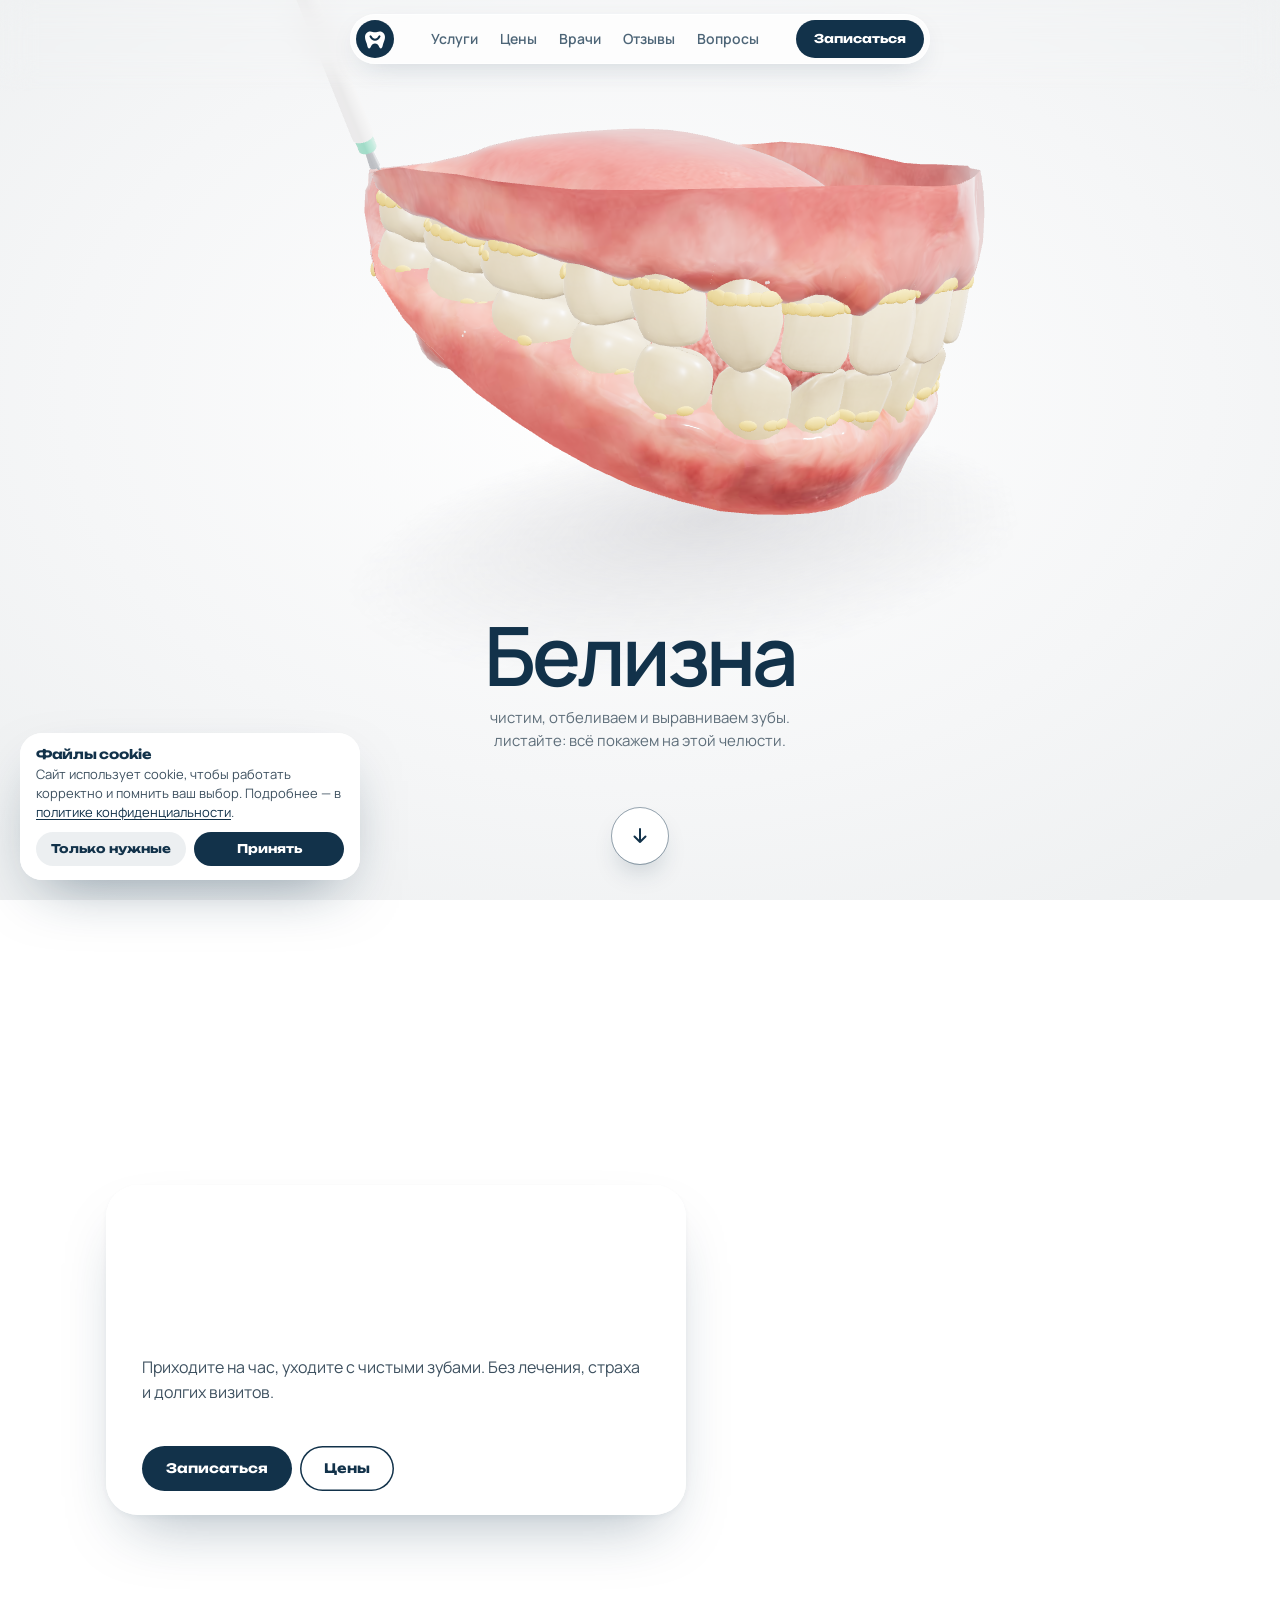
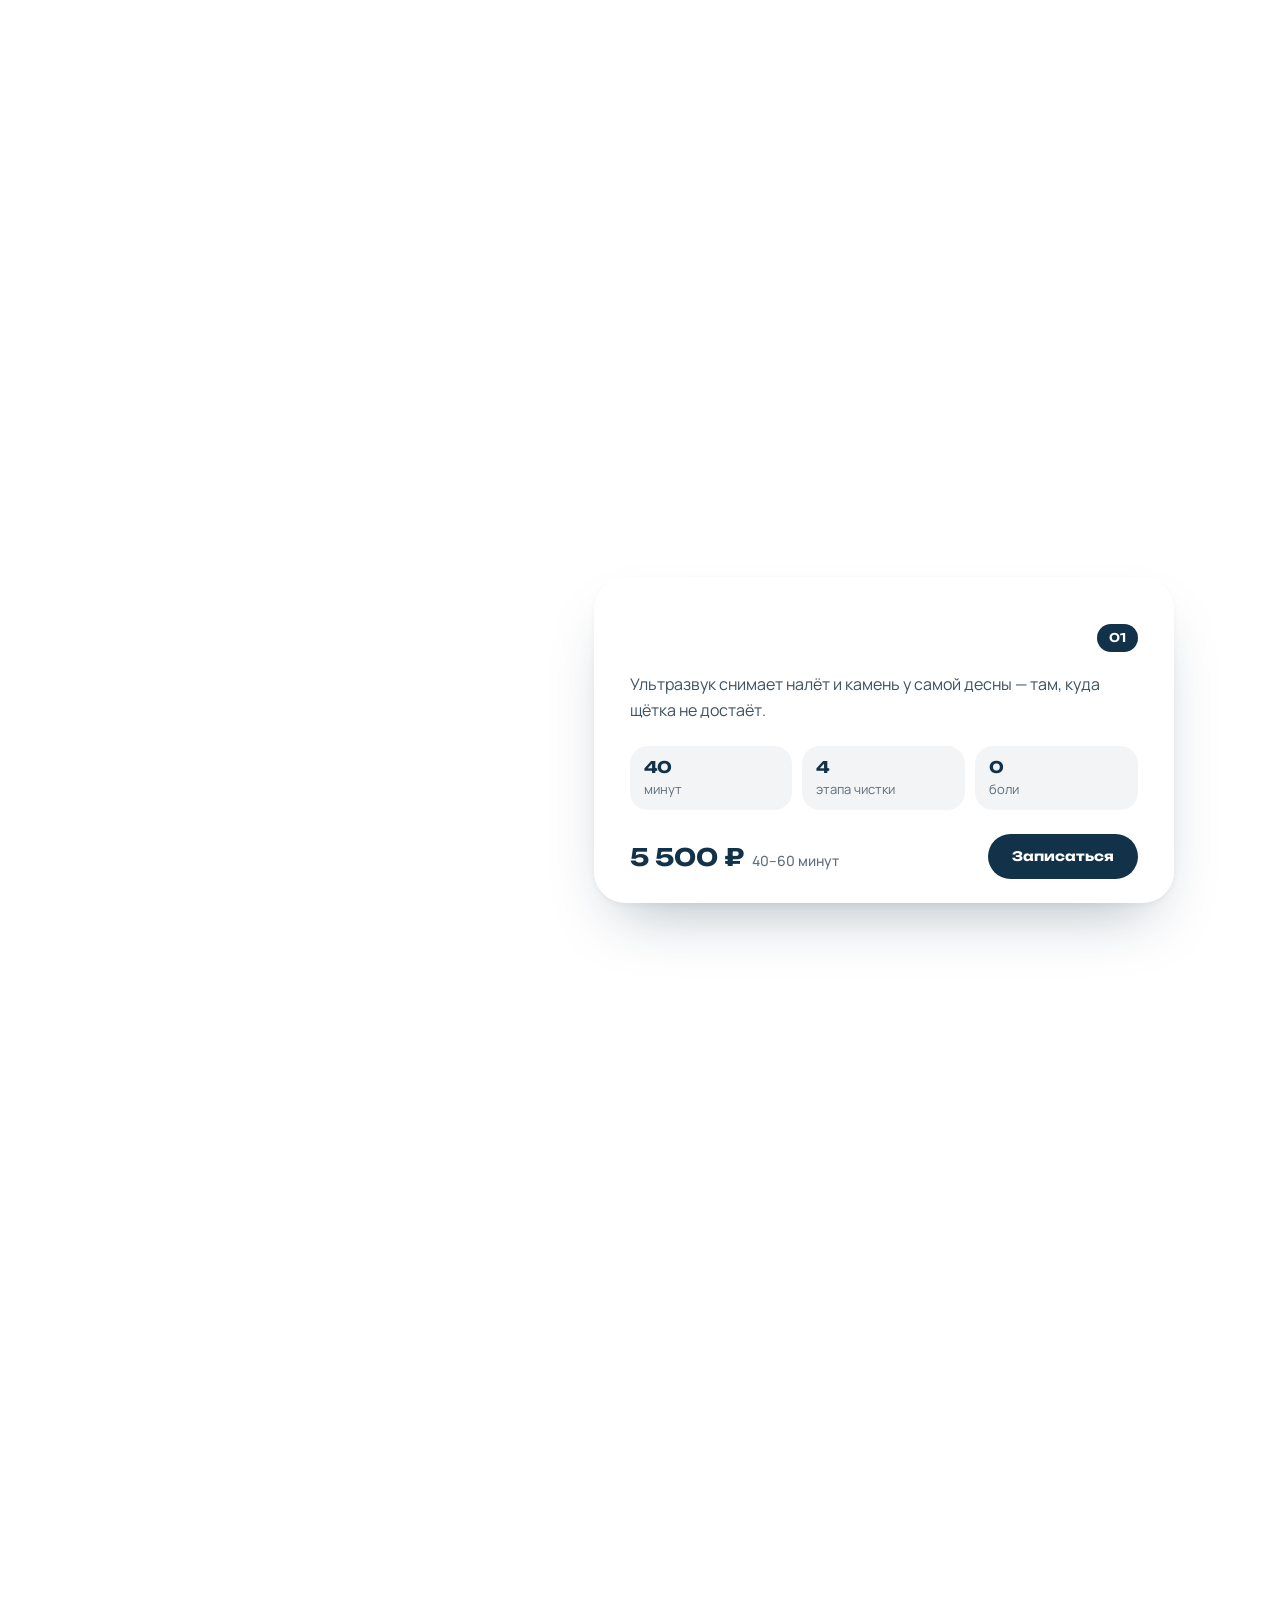
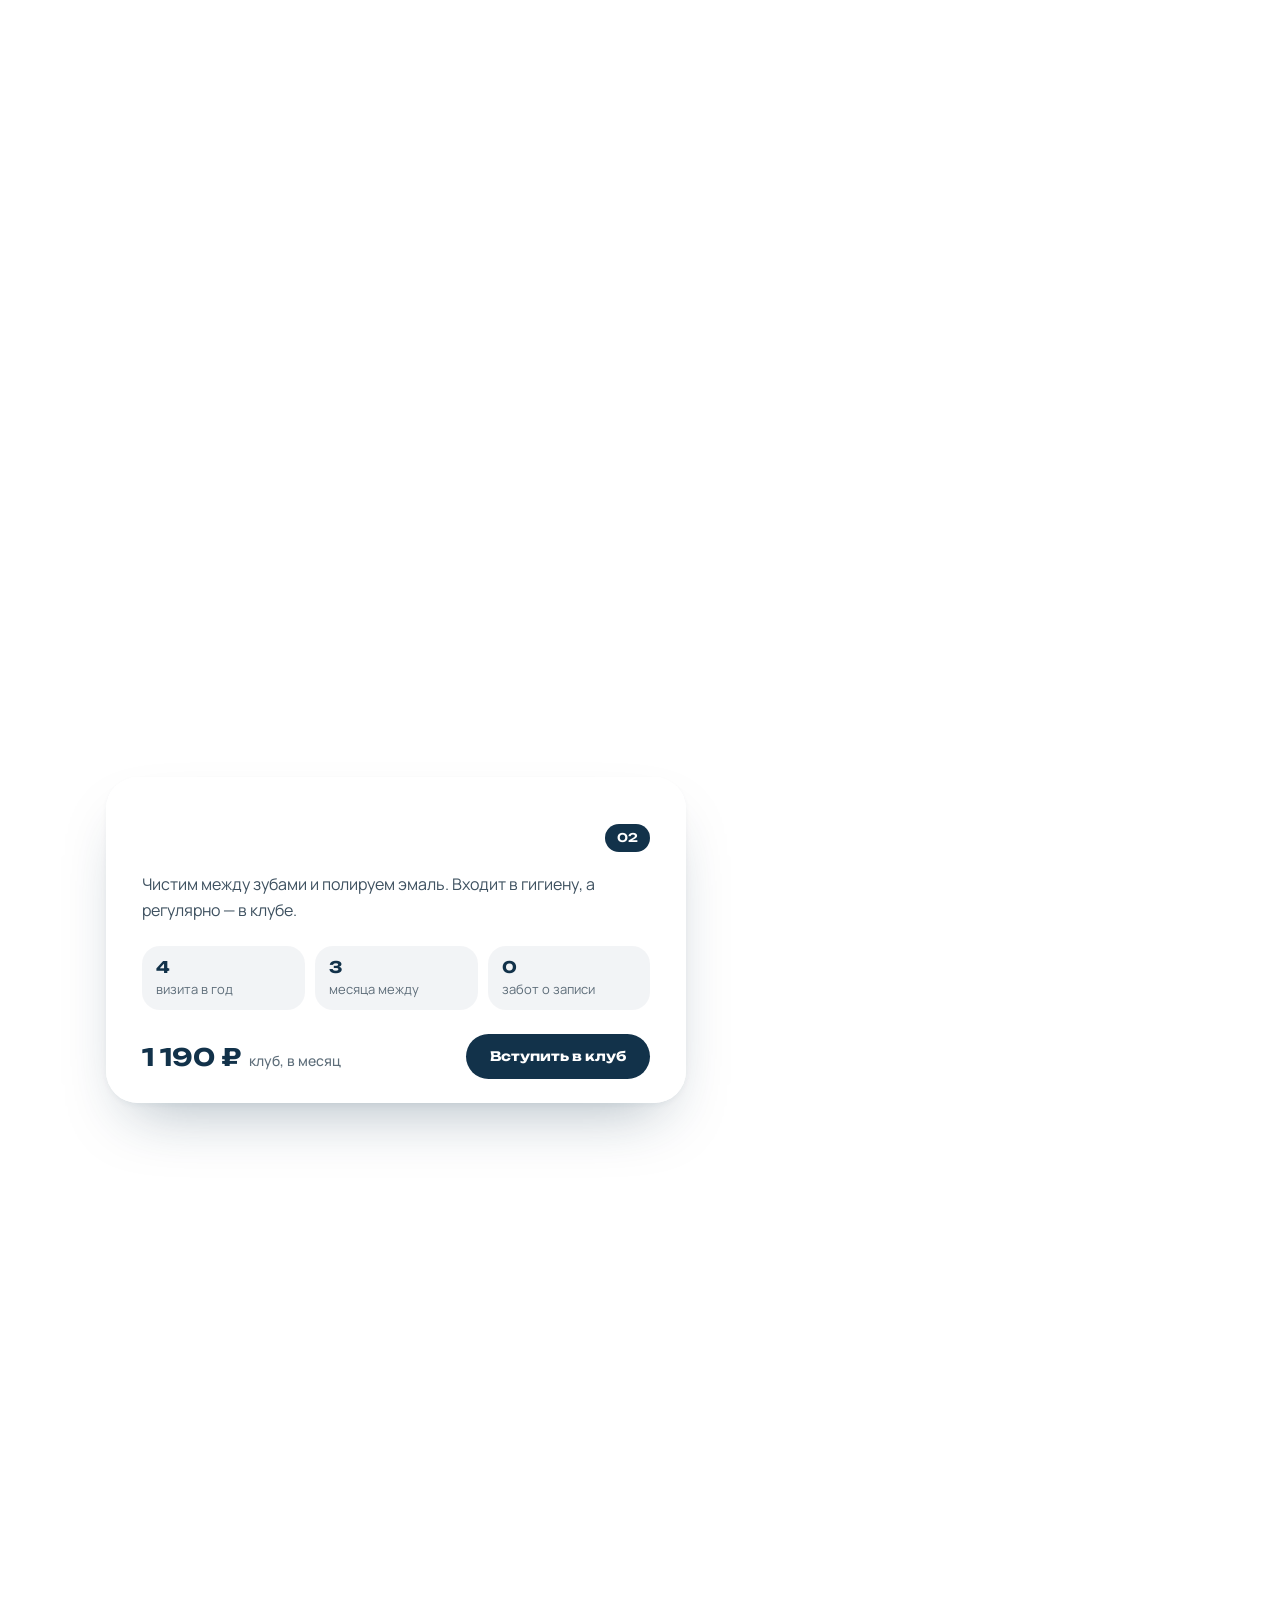
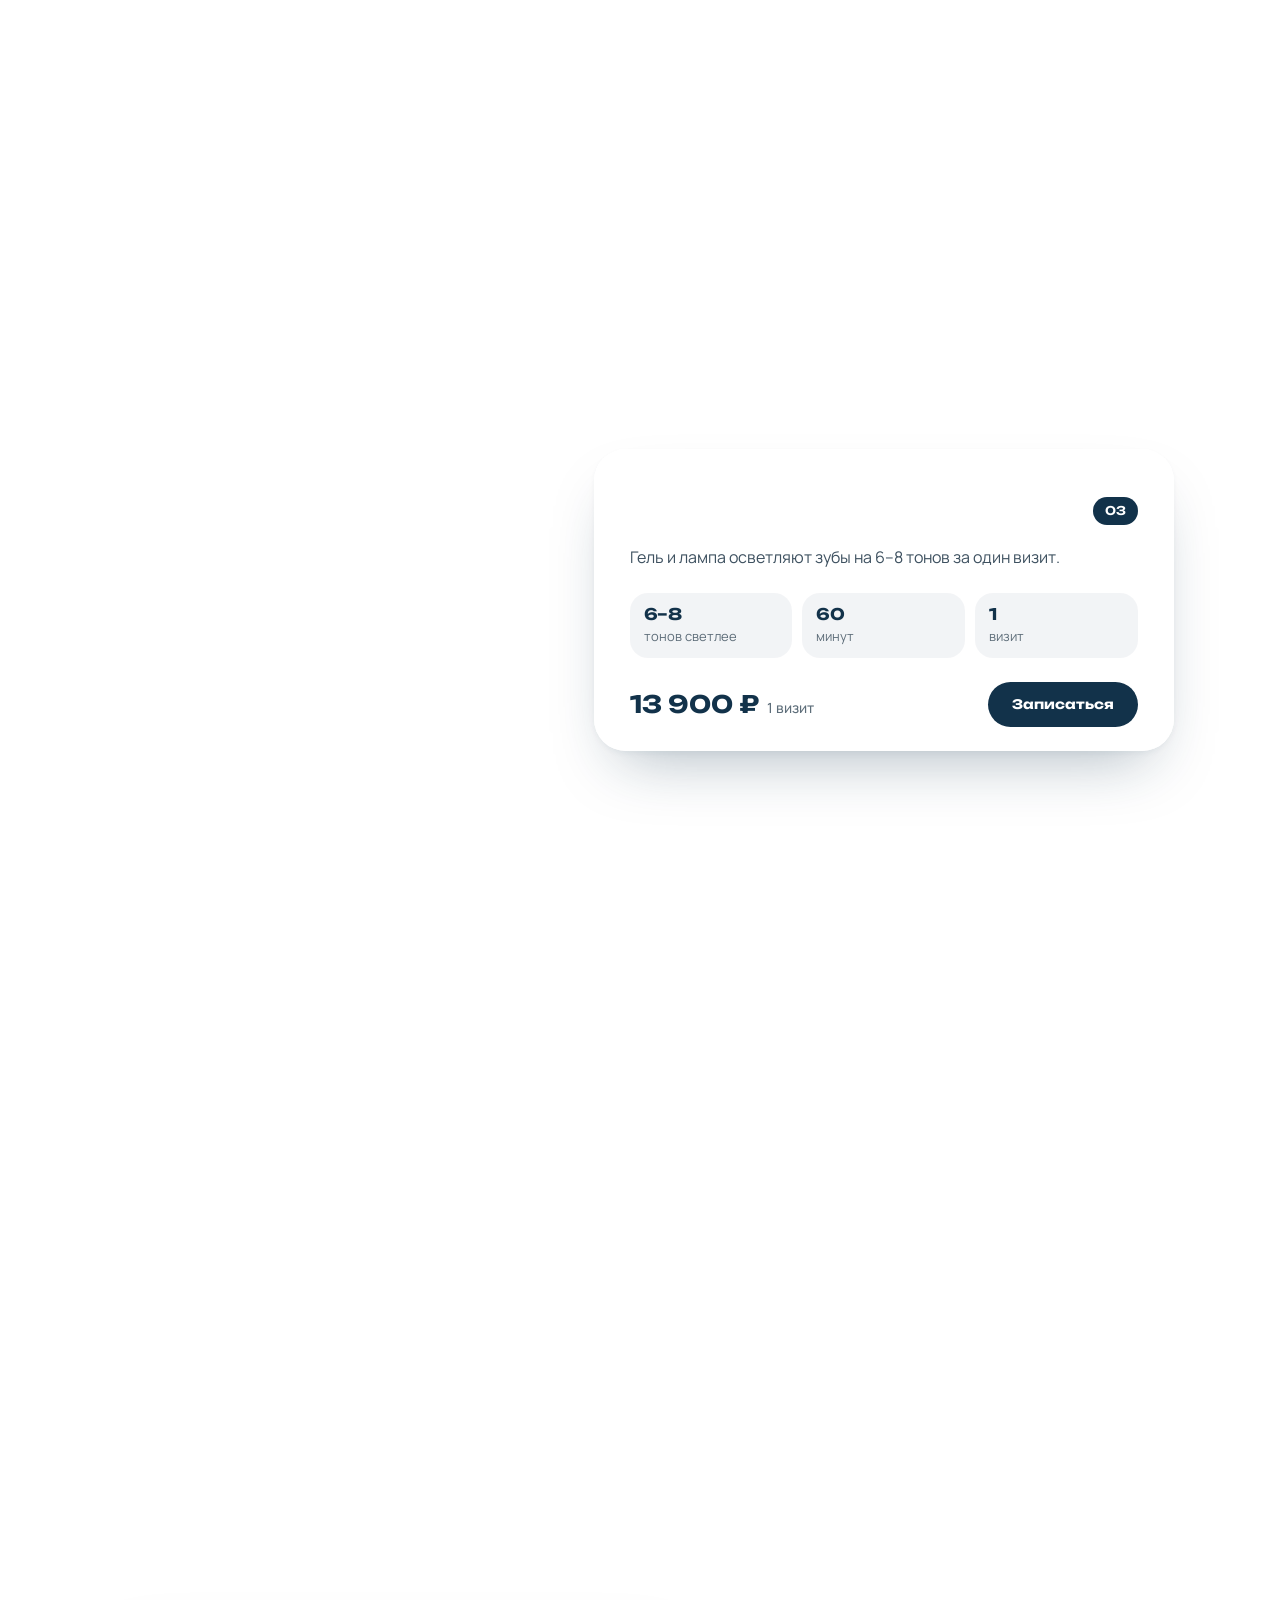
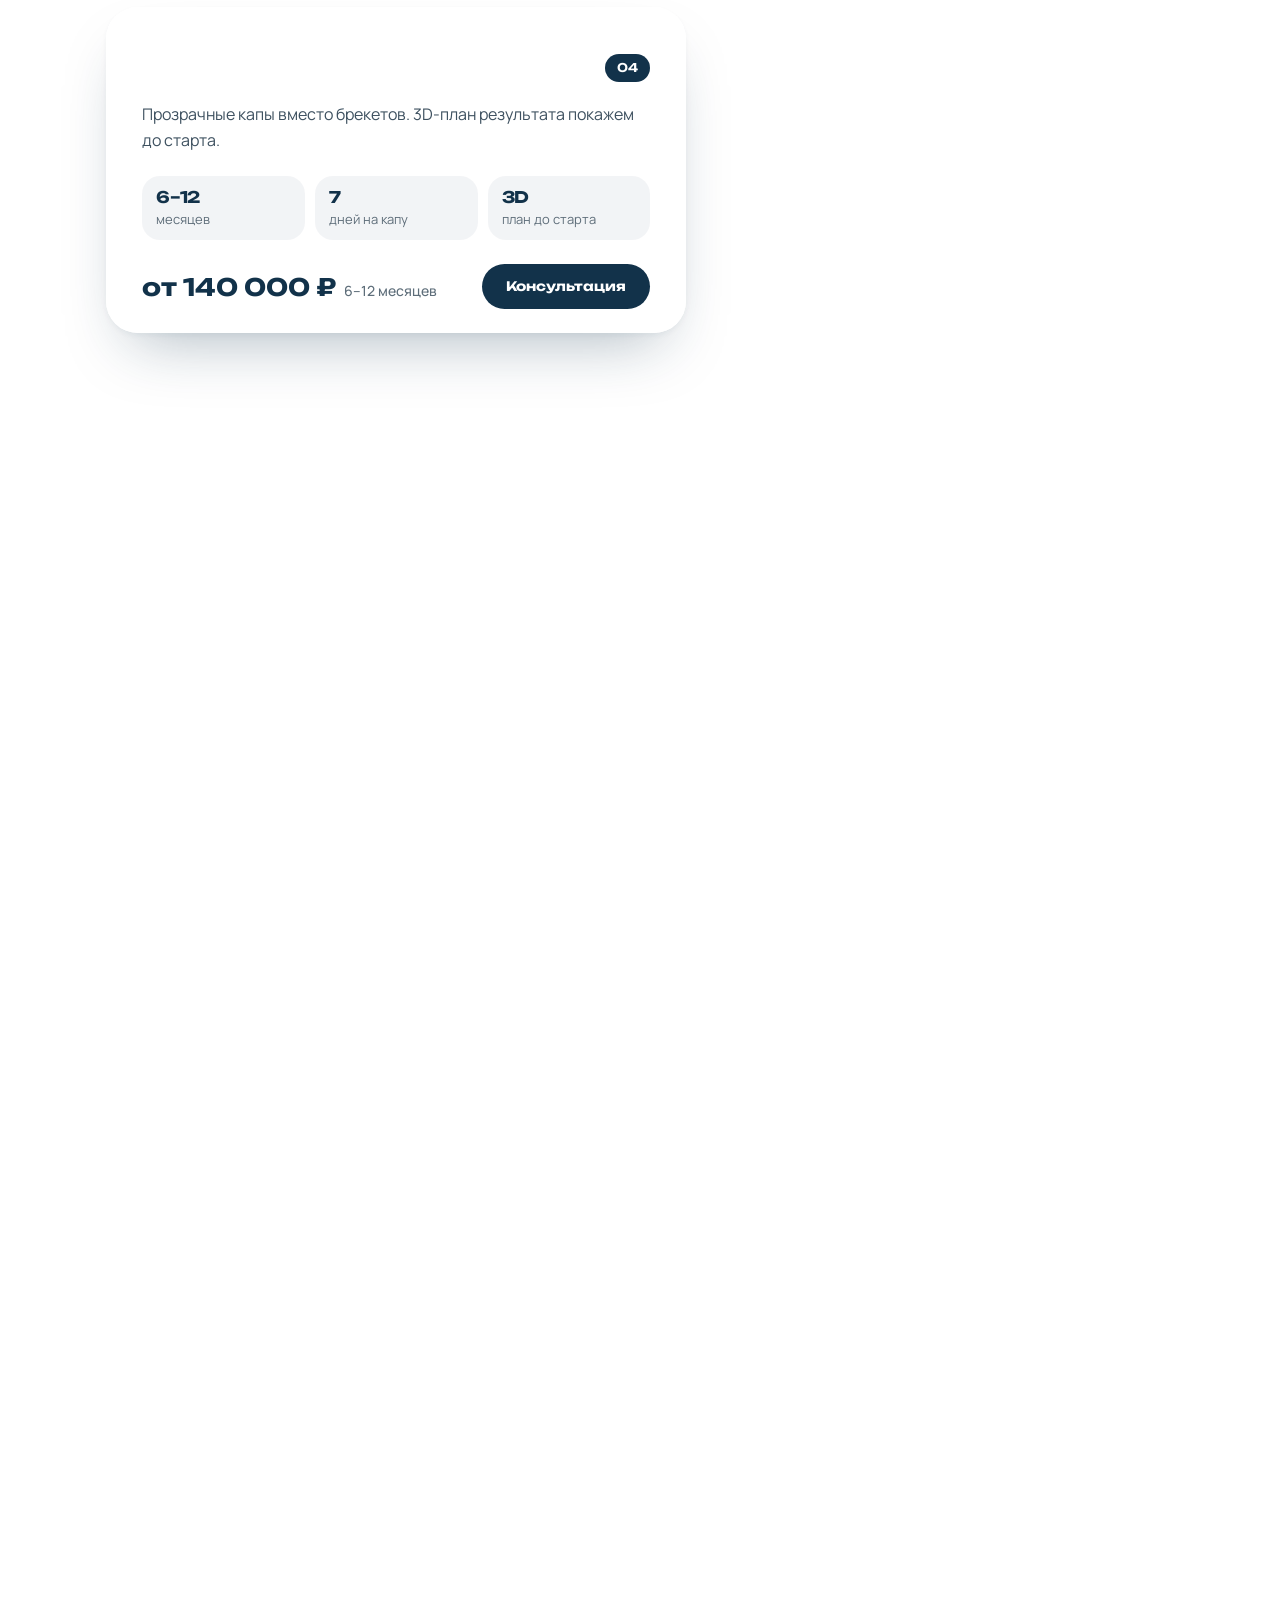
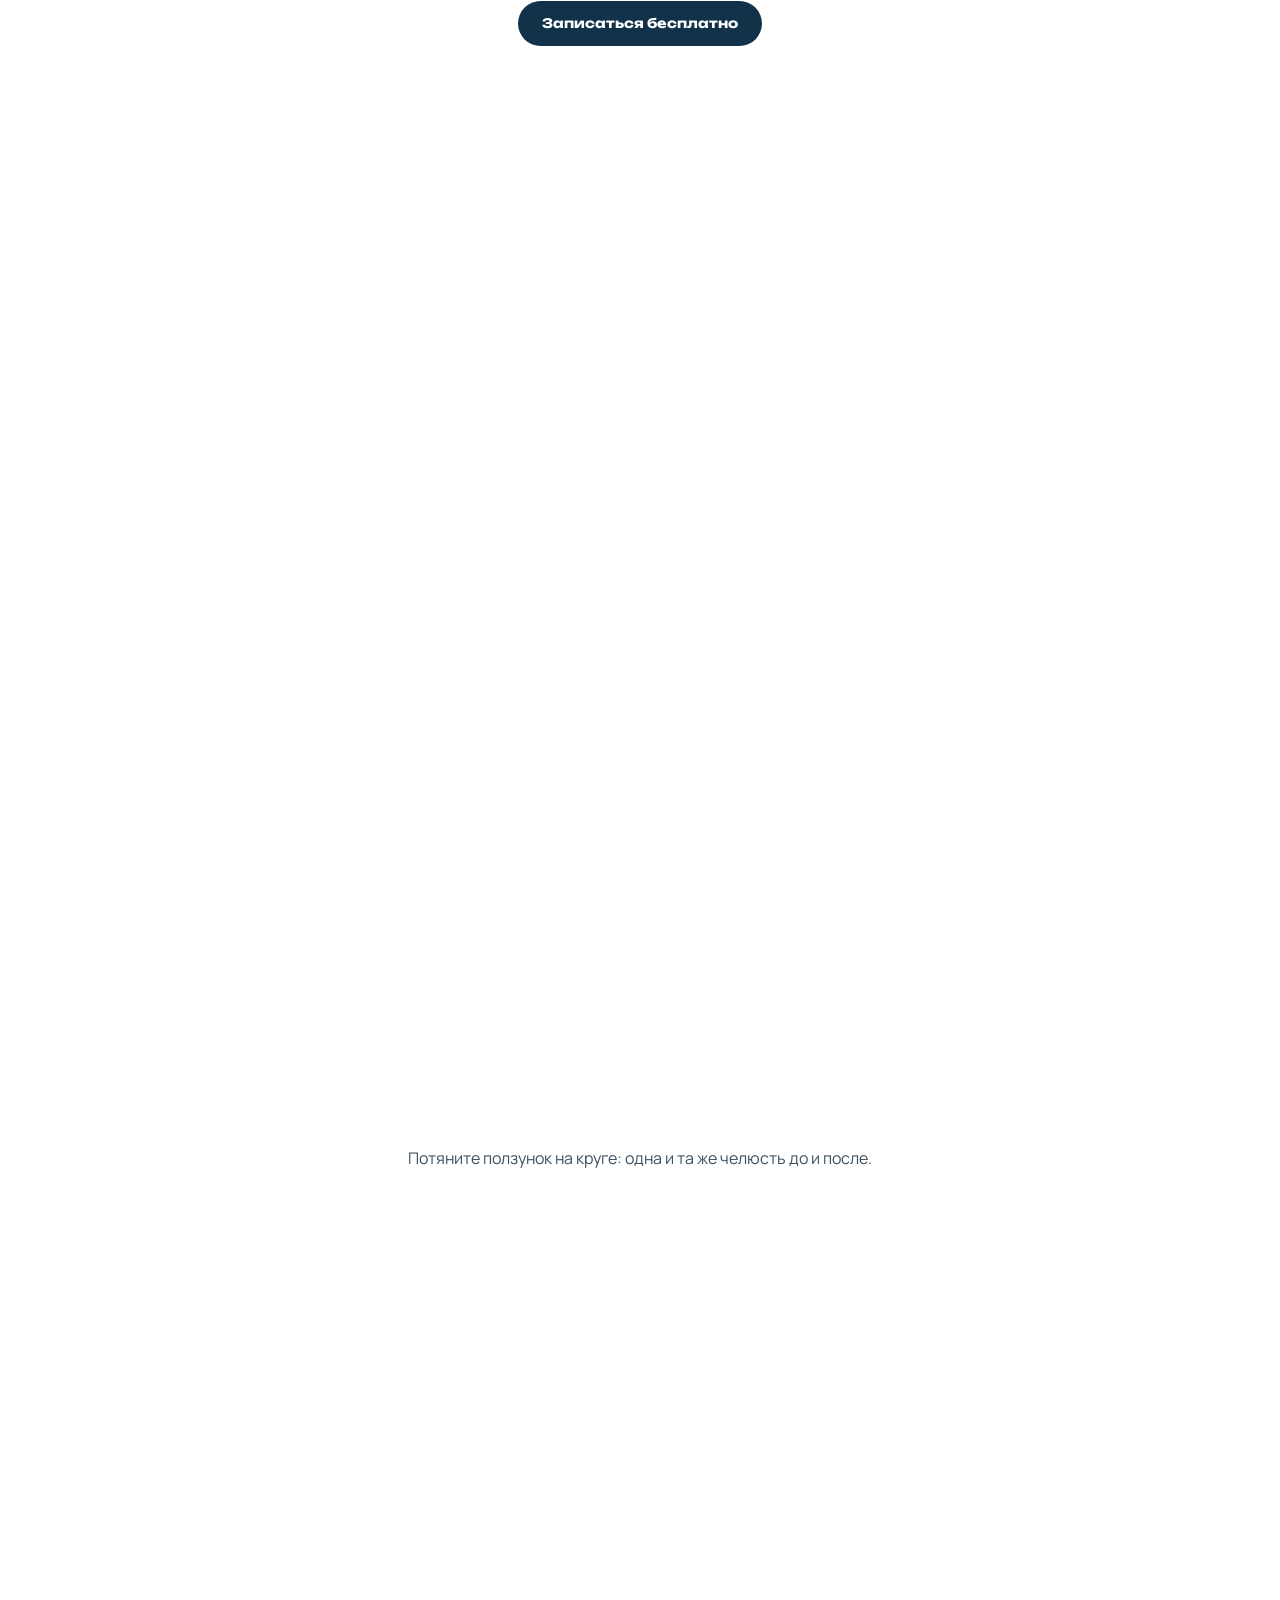
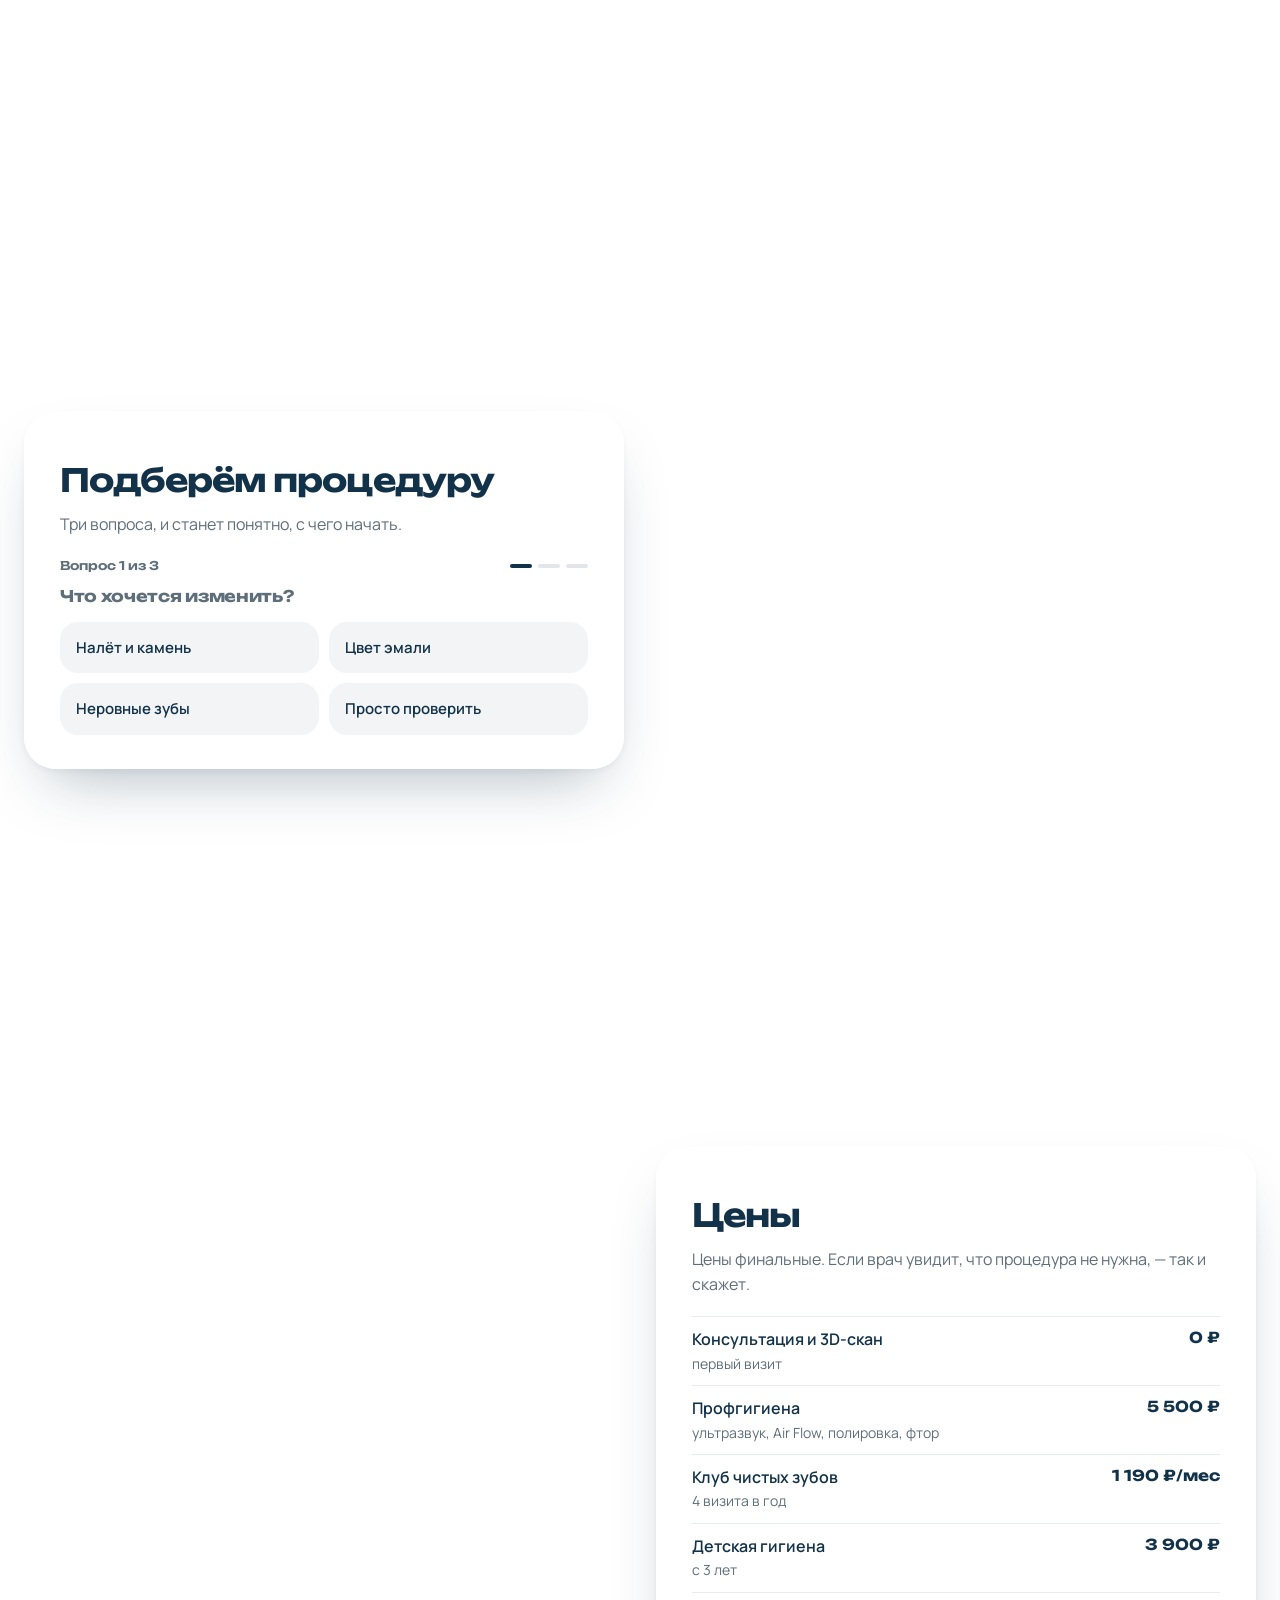
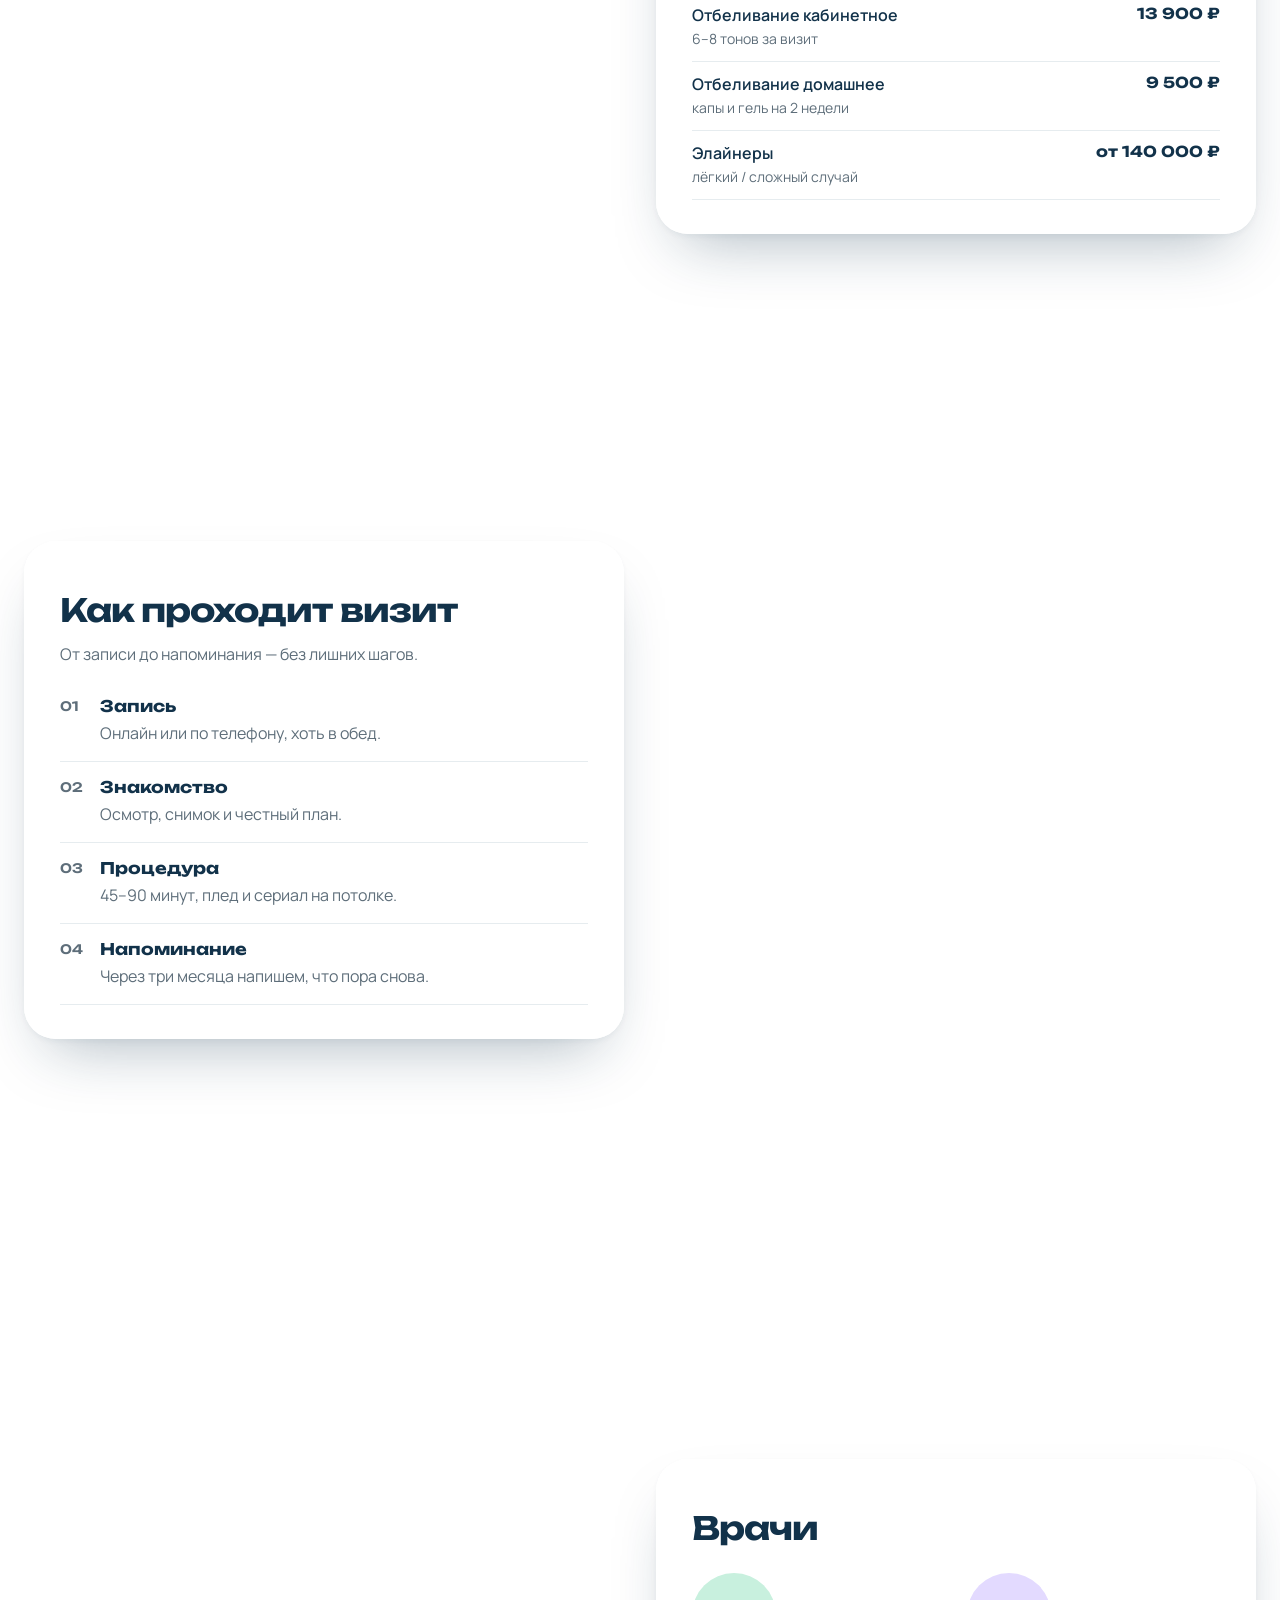
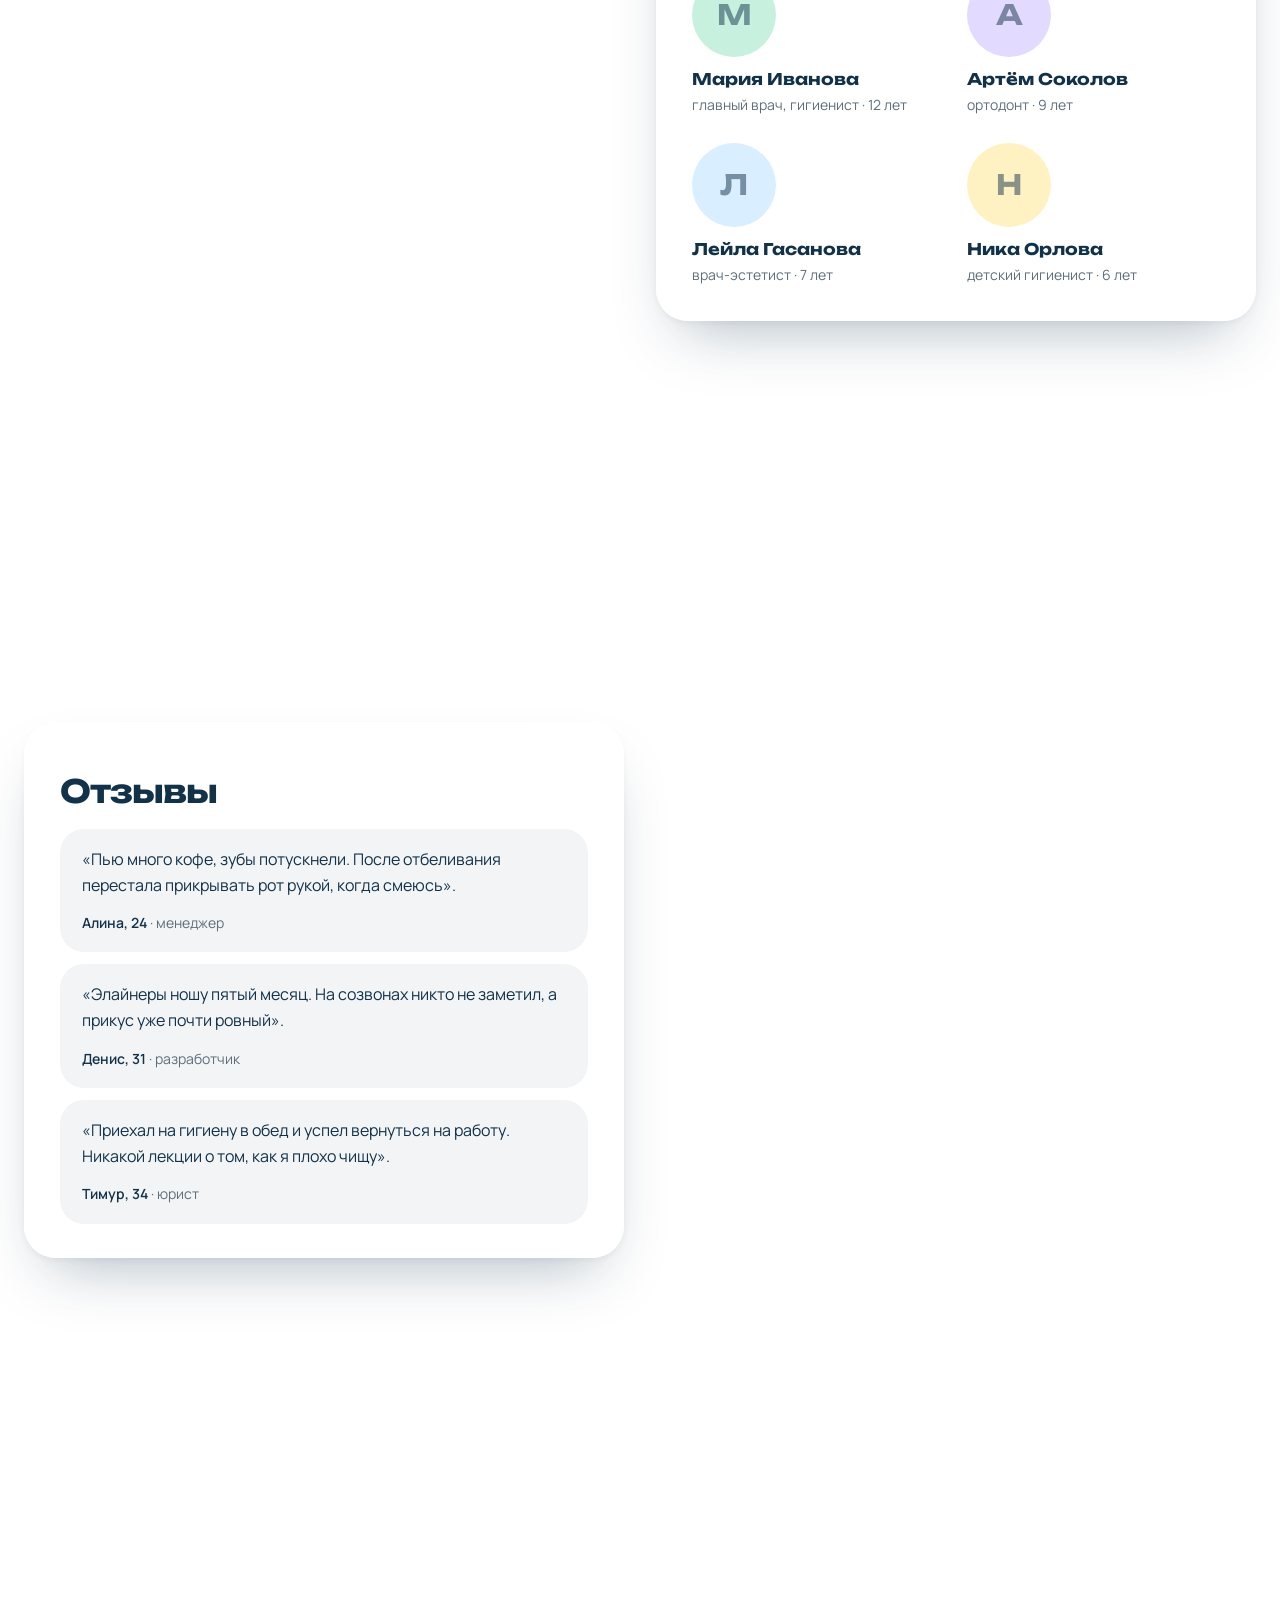
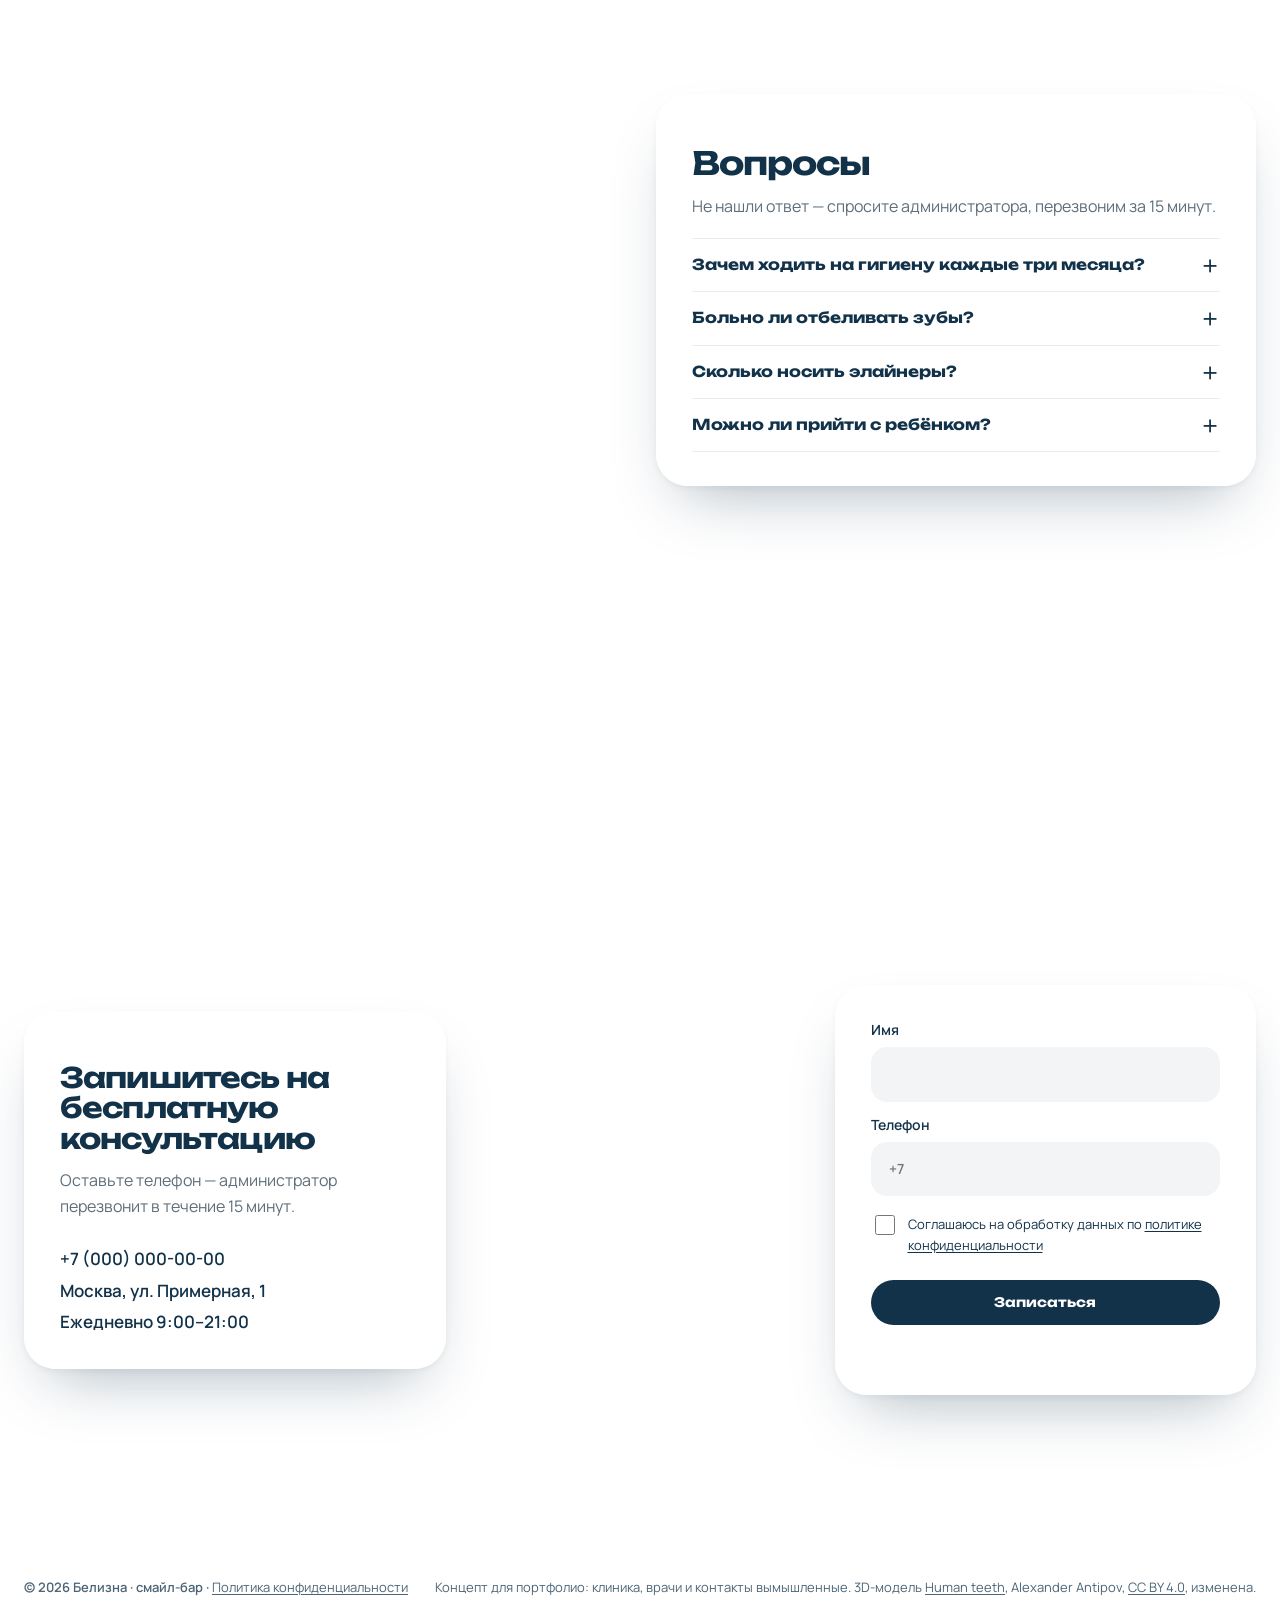
==== commit 60acc73e: "Слайдер «Было / стало» не застревает, отрисовка 3D вполсилы в простое, фокус после ссылок, версии фа" ====
--- a/index.html
+++ b/index.html
@@ -5,9 +5,9 @@
 <meta name="viewport" content="width=device-width, initial-scale=1, viewport-fit=cover">
 <title>Белизна — смайл-бар профилактической стоматологии</title>
 <link rel="icon" href="data:image/svg+xml,<svg xmlns='http://www.w3.org/2000/svg' viewBox='0 0 32 32'><circle cx='16' cy='16' r='16' fill='%2312324A'/><g transform='translate(3.2 3.6) scale(.8)'><path fill='%23fff' d='M11 7.5c-3.4 0-5.5 2.7-5.5 6 0 2.6.9 4.4 1.7 6.6.7 2 .9 5.4 2.6 5.4 2.1 0 1.8-5.3 6.2-5.3s4.1 5.3 6.2 5.3c1.7 0 1.9-3.4 2.6-5.4.8-2.2 1.7-4 1.7-6.6 0-3.3-2.1-6-5.5-6-2.1 0-3.2 1-5 1s-2.9-1-5-1z'/><path fill='none' stroke='%2312324A' stroke-width='2' stroke-linecap='round' d='M11.2 12.6c1.2 2.5 3 3.7 4.8 3.7s3.6-1.2 4.8-3.7'/></g></svg>">
-<link rel="preload" href="model.glb" as="fetch" crossorigin>
-<link rel="preload" href="vendor/fonts/manrope-cyrillic.woff2" as="font" type="font/woff2" crossorigin>
-<link rel="preload" href="vendor/fonts/unbounded-cyrillic.woff2" as="font" type="font/woff2" crossorigin>
+<link rel="preload" href="model.glb?v=20261118a" as="fetch" crossorigin>
+<link rel="preload" href="vendor/fonts/manrope-cyrillic.woff2?v=20261118a" as="font" type="font/woff2" crossorigin>
+<link rel="preload" href="vendor/fonts/unbounded-cyrillic.woff2?v=20261118a" as="font" type="font/woff2" crossorigin>
 <meta name="description" content="Смайл-бар «Белизна»: чистка, отбеливание и элайнеры — показано на 3D-модели челюсти.">
 <meta property="og:type" content="website">
 <meta property="og:title" content="Белизна — смайл-бар">
@@ -26,14 +26,15 @@
 <meta name="twitter:image" content="https://anufriev163.github.io/belizna/og.jpg?v=2">
 <meta name="theme-color" content="#ffffff">
 <link rel="canonical" href="https://anufriev163.github.io/belizna/">
+<noscript><style>.loader { display: none !important; } .intro > *, .hint { opacity: 1 !important; translate: none !important; }</style></noscript>
 <style>
 /* Шрифты лежат на сайте (vendor/fonts), без запросов к Google */
-@font-face { font-family: "Manrope"; font-style: normal; font-weight: 400 600; font-display: swap; src: url(vendor/fonts/manrope-cyrillic.woff2) format("woff2"); unicode-range: U+0301, U+0400-045F, U+0490-0491, U+04B0-04B1, U+2116; }
-@font-face { font-family: "Manrope"; font-style: normal; font-weight: 400 600; font-display: swap; src: url(vendor/fonts/manrope-latin-ext.woff2) format("woff2"); unicode-range: U+0100-02BA, U+02BD-02C5, U+02C7-02CC, U+02CE-02D7, U+02DD-02FF, U+0304, U+0308, U+0329, U+1D00-1DBF, U+1E00-1E9F, U+1EF2-1EFF, U+2020, U+20A0-20AB, U+20AD-20C4, U+2113, U+2C60-2C7F, U+A720-A7FF; }
-@font-face { font-family: "Manrope"; font-style: normal; font-weight: 400 600; font-display: swap; src: url(vendor/fonts/manrope-latin.woff2) format("woff2"); unicode-range: U+0000-00FF, U+0131, U+0152-0153, U+02BB-02BC, U+02C6, U+02DA, U+02DC, U+0304, U+0308, U+0329, U+2000-206F, U+20AC, U+2122, U+2191, U+2193, U+2212, U+2215, U+FEFF, U+FFFD; }
-@font-face { font-family: "Unbounded"; font-style: normal; font-weight: 500 700; font-display: swap; src: url(vendor/fonts/unbounded-cyrillic.woff2) format("woff2"); unicode-range: U+0301, U+0400-045F, U+0490-0491, U+04B0-04B1, U+2116; }
-@font-face { font-family: "Unbounded"; font-style: normal; font-weight: 500 700; font-display: swap; src: url(vendor/fonts/unbounded-latin-ext.woff2) format("woff2"); unicode-range: U+0100-02BA, U+02BD-02C5, U+02C7-02CC, U+02CE-02D7, U+02DD-02FF, U+0304, U+0308, U+0329, U+1D00-1DBF, U+1E00-1E9F, U+1EF2-1EFF, U+2020, U+20A0-20AB, U+20AD-20C4, U+2113, U+2C60-2C7F, U+A720-A7FF; }
-@font-face { font-family: "Unbounded"; font-style: normal; font-weight: 500 700; font-display: swap; src: url(vendor/fonts/unbounded-latin.woff2) format("woff2"); unicode-range: U+0000-00FF, U+0131, U+0152-0153, U+02BB-02BC, U+02C6, U+02DA, U+02DC, U+0304, U+0308, U+0329, U+2000-206F, U+20AC, U+2122, U+2191, U+2193, U+2212, U+2215, U+FEFF, U+FFFD; }
+@font-face { font-family: "Manrope"; font-style: normal; font-weight: 400 600; font-display: swap; src: url(vendor/fonts/manrope-cyrillic.woff2?v=20261118a) format("woff2"); unicode-range: U+0301, U+0400-045F, U+0490-0491, U+04B0-04B1, U+2116; }
+@font-face { font-family: "Manrope"; font-style: normal; font-weight: 400 600; font-display: swap; src: url(vendor/fonts/manrope-latin-ext.woff2?v=20261118a) format("woff2"); unicode-range: U+0100-02BA, U+02BD-02C5, U+02C7-02CC, U+02CE-02D7, U+02DD-02FF, U+0304, U+0308, U+0329, U+1D00-1DBF, U+1E00-1E9F, U+1EF2-1EFF, U+2020, U+20A0-20AB, U+20AD-20C4, U+2113, U+2C60-2C7F, U+A720-A7FF; }
+@font-face { font-family: "Manrope"; font-style: normal; font-weight: 400 600; font-display: swap; src: url(vendor/fonts/manrope-latin.woff2?v=20261118a) format("woff2"); unicode-range: U+0000-00FF, U+0131, U+0152-0153, U+02BB-02BC, U+02C6, U+02DA, U+02DC, U+0304, U+0308, U+0329, U+2000-206F, U+20AC, U+2122, U+2191, U+2193, U+2212, U+2215, U+FEFF, U+FFFD; }
+@font-face { font-family: "Unbounded"; font-style: normal; font-weight: 500 700; font-display: swap; src: url(vendor/fonts/unbounded-cyrillic.woff2?v=20261118a) format("woff2"); unicode-range: U+0301, U+0400-045F, U+0490-0491, U+04B0-04B1, U+2116; }
+@font-face { font-family: "Unbounded"; font-style: normal; font-weight: 500 700; font-display: swap; src: url(vendor/fonts/unbounded-latin-ext.woff2?v=20261118a) format("woff2"); unicode-range: U+0100-02BA, U+02BD-02C5, U+02C7-02CC, U+02CE-02D7, U+02DD-02FF, U+0304, U+0308, U+0329, U+1D00-1DBF, U+1E00-1E9F, U+1EF2-1EFF, U+2020, U+20A0-20AB, U+20AD-20C4, U+2113, U+2C60-2C7F, U+A720-A7FF; }
+@font-face { font-family: "Unbounded"; font-style: normal; font-weight: 500 700; font-display: swap; src: url(vendor/fonts/unbounded-latin.woff2?v=20261118a) format("woff2"); unicode-range: U+0000-00FF, U+0131, U+0152-0153, U+02BB-02BC, U+02C6, U+02DA, U+02DC, U+0304, U+0308, U+0329, U+2000-206F, U+20AC, U+2122, U+2191, U+2193, U+2212, U+2215, U+FEFF, U+FFFD; }
 :root { --card-shadow: inset 0 0 0 1px rgb(255 255 255 / .75), 0 2px 6px rgb(18 50 74 / .05), 0 30px 64px -26px rgb(18 50 74 / .36); }
 :root { --spring: cubic-bezier(.34, 1.56, .64, 1); }
 *, *::before, *::after { box-sizing: border-box; }
@@ -571,6 +572,7 @@
 @media (max-width: 520px) { .cookie { left: 12px; right: 12px; width: auto; bottom: max(12px, env(safe-area-inset-bottom)); padding: 16px 16px 16px; } }
 .skip { position: fixed; left: 12px; top: -60px; z-index: 20; padding: 10px 16px; border-radius: 12px; background: #12324A; color: #fff; font-weight: 600; text-decoration: none; transition: top .2s; }
 .skip:focus { top: 12px; }
+:where(section, main, div)[tabindex="-1"]:focus { outline: none; }   /* раздел получает фокус программно: без рамки вокруг всего экрана */
 .book .check { padding: 6px 0; }
 .book .check a { padding: 4px 0; }   /* ссылку на политику легче нажать пальцем */
 .book .check input { width: 20px; height: 20px; flex: none; margin-top: 1px; }
@@ -580,7 +582,6 @@
 </style>
 </head>
 <body>
-<noscript><style>.loader { display: none; }</style></noscript>
 <div class="loader" aria-hidden="true">
   <div class="l-mark"><i class="l-ring"></i><svg viewBox="0 0 32 32"><circle cx="16" cy="16" r="16" fill="#12324A"/><g transform="translate(3.2 3.6) scale(.8)"><path fill="#E6D39C" d="M11 7.5c-3.4 0-5.5 2.7-5.5 6 0 2.6.9 4.4 1.7 6.6.7 2 .9 5.4 2.6 5.4 2.1 0 1.8-5.3 6.2-5.3s4.1 5.3 6.2 5.3c1.7 0 1.9-3.4 2.6-5.4.8-2.2 1.7-4 1.7-6.6 0-3.3-2.1-6-5.5-6-2.1 0-3.2 1-5 1s-2.9-1-5-1z"/><path fill="none" stroke="#12324A" stroke-width="2" stroke-linecap="round" d="M11.2 12.6c1.2 2.5 3 3.7 4.8 3.7s3.6-1.2 4.8-3.7"/></g></svg><svg class="l-white" viewBox="0 0 32 32"><g transform="translate(3.2 3.6) scale(.8)"><path fill="#fff" d="M11 7.5c-3.4 0-5.5 2.7-5.5 6 0 2.6.9 4.4 1.7 6.6.7 2 .9 5.4 2.6 5.4 2.1 0 1.8-5.3 6.2-5.3s4.1 5.3 6.2 5.3c1.7 0 1.9-3.4 2.6-5.4.8-2.2 1.7-4 1.7-6.6 0-3.3-2.1-6-5.5-6-2.1 0-3.2 1-5 1s-2.9-1-5-1z"/><path fill="none" stroke="#12324A" stroke-width="2" stroke-linecap="round" d="M11.2 12.6c1.2 2.5 3 3.7 4.8 3.7s3.6-1.2 4.8-3.7"/></g></svg></div>
   <b>Белизна</b>
@@ -986,6 +987,9 @@
       var el = document.querySelector(a.getAttribute("href"));
       if (!el) return;
       e.preventDefault();
+      // Клавиатура и экранные дикторы: фокус переходит в раздел, куда ведёт ссылка (раньше оставался на самой ссылке)
+      if (!el.hasAttribute("tabindex")) el.setAttribute("tabindex", "-1");
+      try { el.focus({ preventScroll: true }); } catch (x) {}
       var r = el.getBoundingClientRect(), top = r.top + window.scrollY, H = window.innerHeight;
       if (window.siteLayout() === "side" || !el.classList.contains("film")) top -= window.siteLayout() === "wide" ? 0 : 70;
       else if (el.classList.contains("film")) top += (r.height - H) / 2;   // середина раздела: круг уже доехал
@@ -1177,8 +1181,8 @@
 })();
 </script>
 
-<script src="vendor/three.min.js"></script>
-<script src="vendor/GLTFLoader.js"></script>
+<script src="vendor/three.min.js?v=20261118a"></script>
+<script src="vendor/GLTFLoader.js?v=20261118a"></script>
 <script>
 (function () {
   if (!window.THREE || !THREE.GLTFLoader) { window.siteFail("3D не запустилось: не загрузилась библиотека, THREE=" + typeof window.THREE + ", GLTFLoader=" + typeof (window.THREE && THREE.GLTFLoader)); return; }
@@ -1356,7 +1360,7 @@
 
   // Модель лежит отдельным файлом model.glb: качается параллельно скриптам (см. preload в начале страницы) и кэшируется сама по себе
   var loader = new THREE.GLTFLoader(), fail = function (e) { console.error("Модель не загрузилась", e); window.siteFail("3D не запустилось: не загрузилась модель"); };
-  loader.load("model.glb", build, undefined, fail);
+  loader.load("model.glb?v=20261118a", build, undefined, fail);
 
   function build(gltf) {
     var root = gltf.scene, gumsMesh = null, teethMesh = null;
@@ -1673,7 +1677,11 @@
       if (!tool.visible) return;
       tool.position.copy(at); tool.lookAt(q.copy(at).add(dir)); tool.scale.setScalar(ease(vis));
     }
+    // Пока страницу не трогают (нет прокрутки, мыши, касаний), рисуем каждый второй кадр: челюсть плывёт плавно, а видеокарта и батарея отдыхают
+    var lastAct = performance.now(), skipFrame = false;
+    ["scroll", "pointermove", "pointerdown", "touchstart", "wheel", "keydown", "site:jump", "resize"].forEach(function (n) { window.addEventListener(n, function () { lastAct = performance.now(); }, { passive: true }); });
     function frame(now) {
+      if ((now || performance.now()) - lastAct > 2500 && !rot.drag && (skipFrame = !skipFrame)) return;
       var t = clock.getElapsedTime(), dt = Math.max(.001, Math.min(.05, ((now || 0) - prev) / 1000)); prev = now || 0;
       var kk = smoother(window.scrollY / (H * .85));
       circ.dt = dt;
@@ -1789,15 +1797,17 @@
         m.position.copy(onTooth(tt, .65, .05)); m.lookAt(camera.position); m.scale.setScalar(.12 * k);
       });
 
+      // Слайдер прячем и тогда, когда круга уже нет (прыжок по меню из этого раздела на телефоне), иначе он оставался поверх текста
+      var showCmp = circ.m > .9 && circ.r > 1;
+      if (showCmp !== cmpOn) {
+        cmpOn = showCmp;
+        cmpEl.style.visibility = showCmp ? "visible" : "hidden";
+        cmpEl.style.opacity = showCmp ? 1 : 0;
+        cmpEl.tabIndex = showCmp ? 0 : -1;
+      }
       if (circ.r > 1) {   // круг спрятан: рисовать нечего
-        var pad = circ.r + 3, left = circ.cx - pad, low = H - circ.cy - pad, show = circ.m > .9;
+        var pad = circ.r + 3, left = circ.cx - pad, low = H - circ.cy - pad;
         renderer.setScissorTest(true);
-        if (show !== cmpOn) {
-          cmpOn = show;
-          cmpEl.style.visibility = show ? "visible" : "hidden";
-          cmpEl.style.opacity = show ? 1 : 0;
-          cmpEl.tabIndex = show ? 0 : -1;
-        }
         if (circ.m > .01) {
           // Пока не трогали, ползунок сам покачивается: видно, что его можно тянуть
           if (!cmpTouched) cmpGoal = .5 + .2 * Math.sin(t * 1.1);
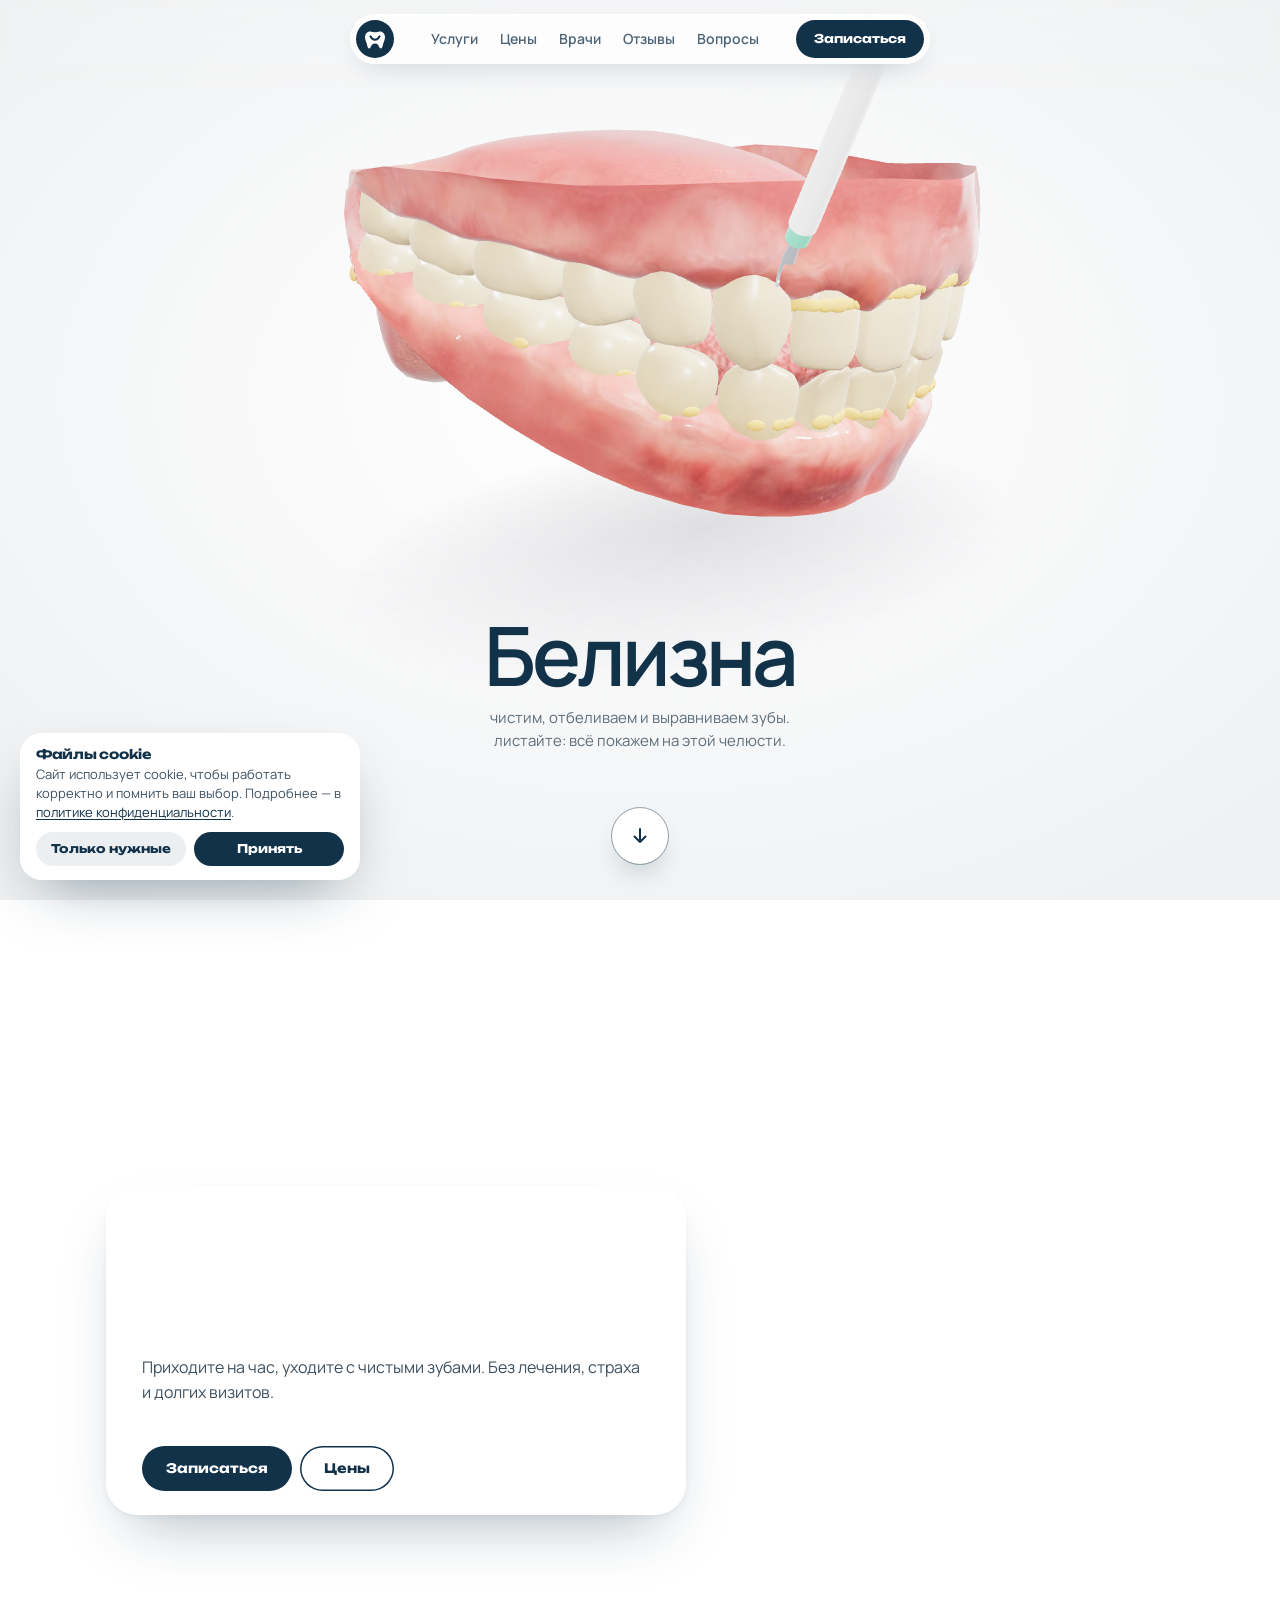
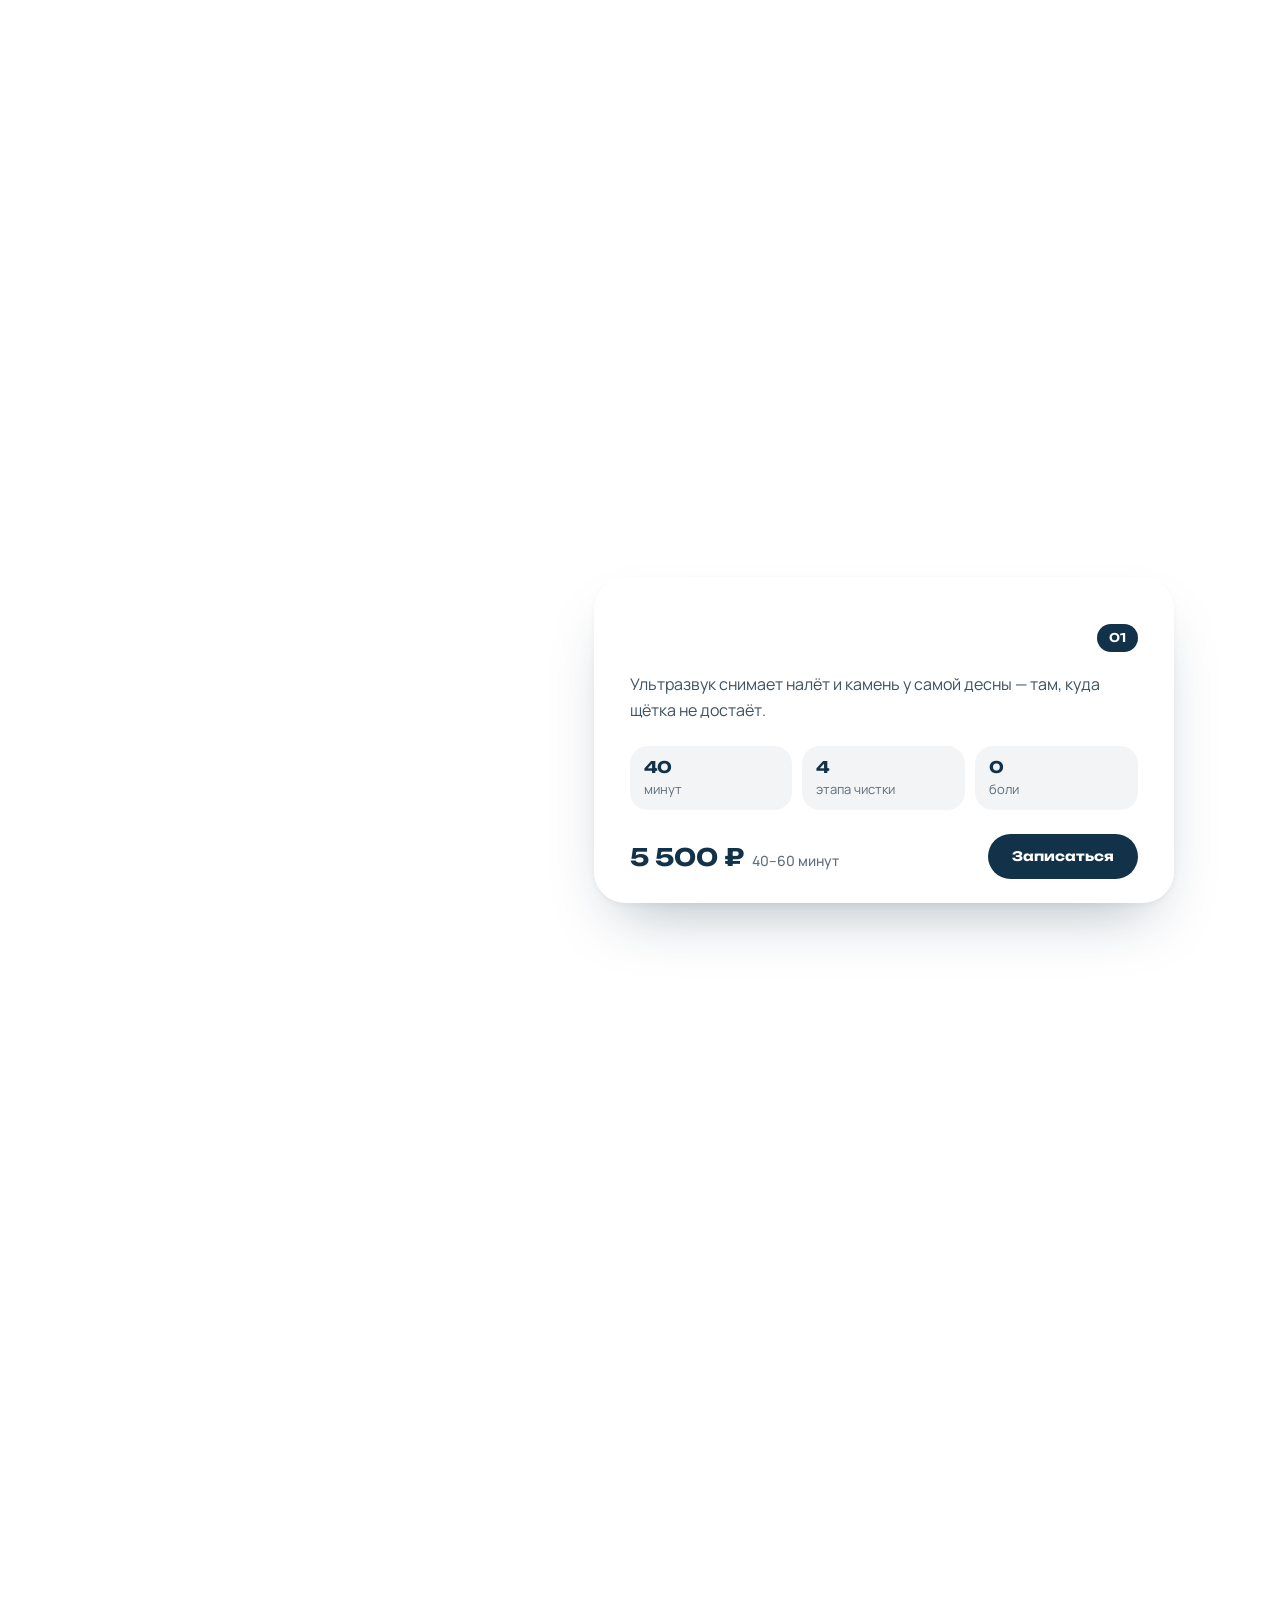
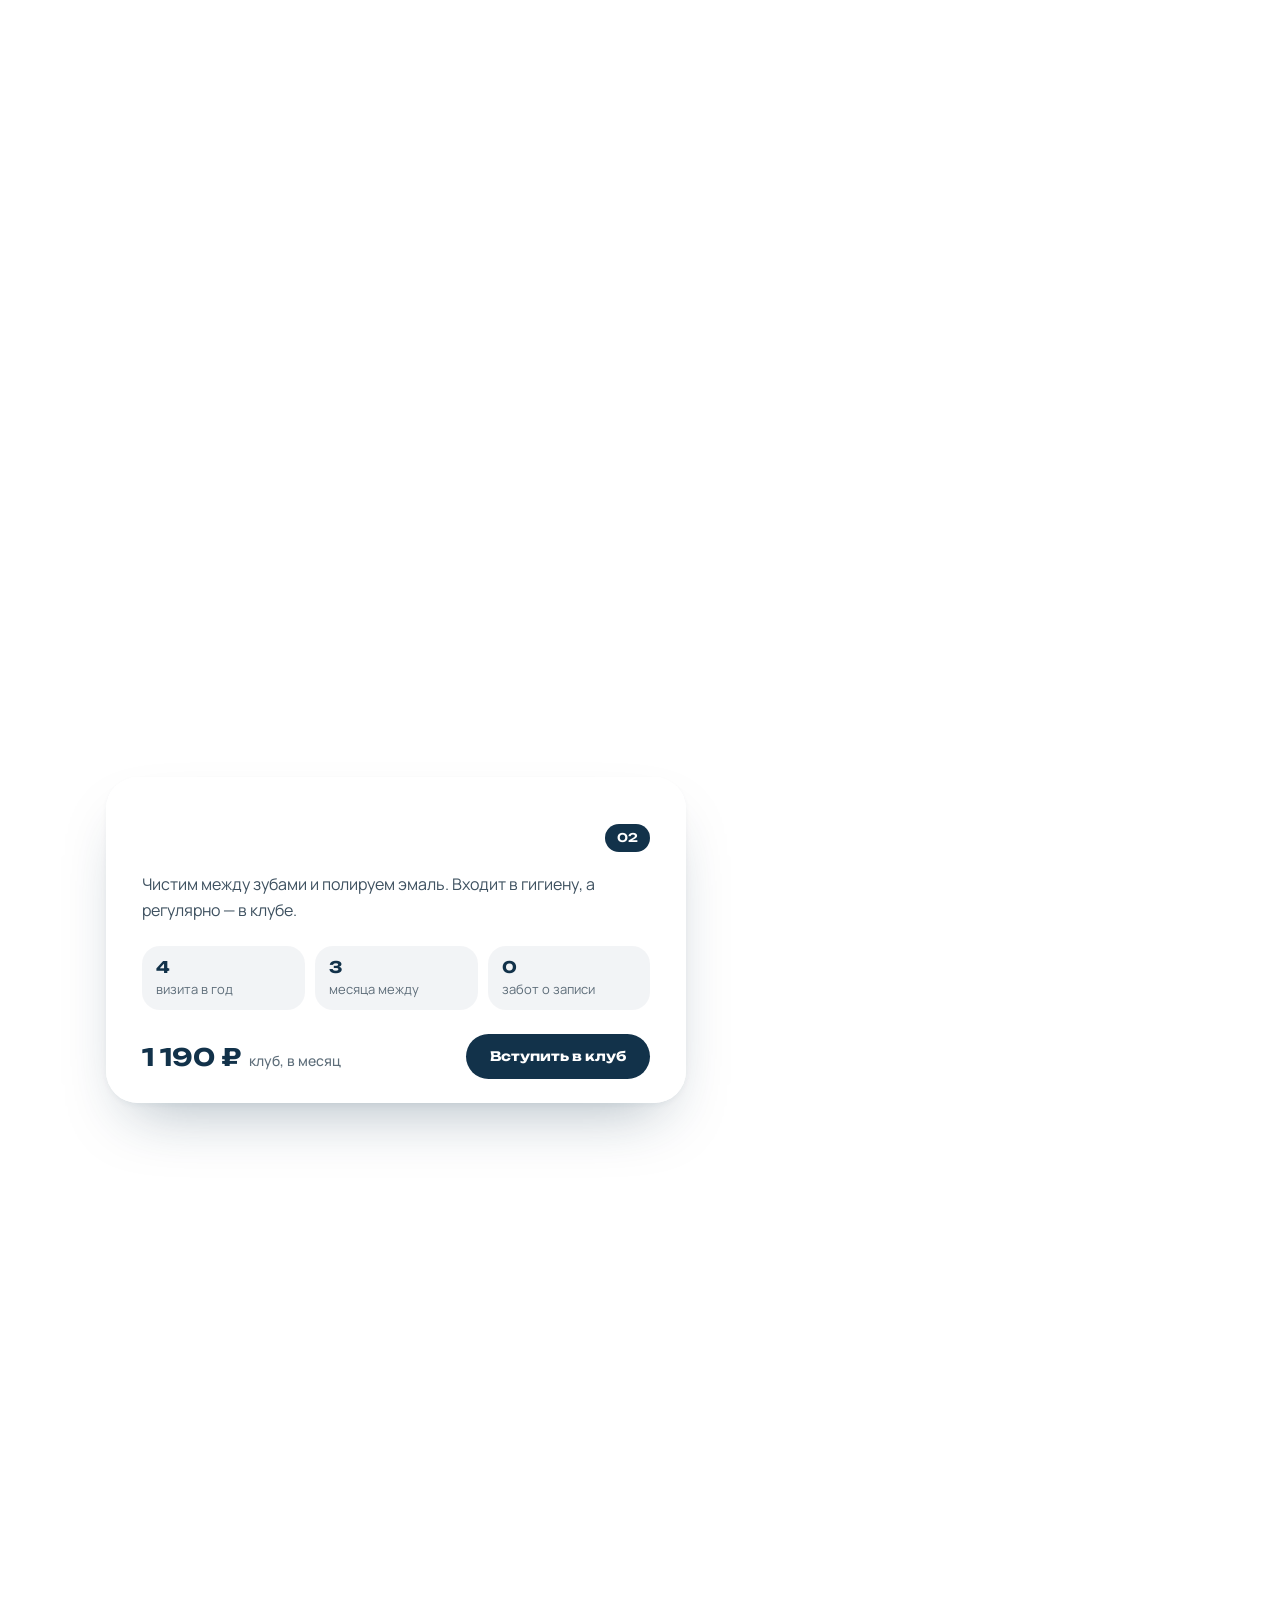
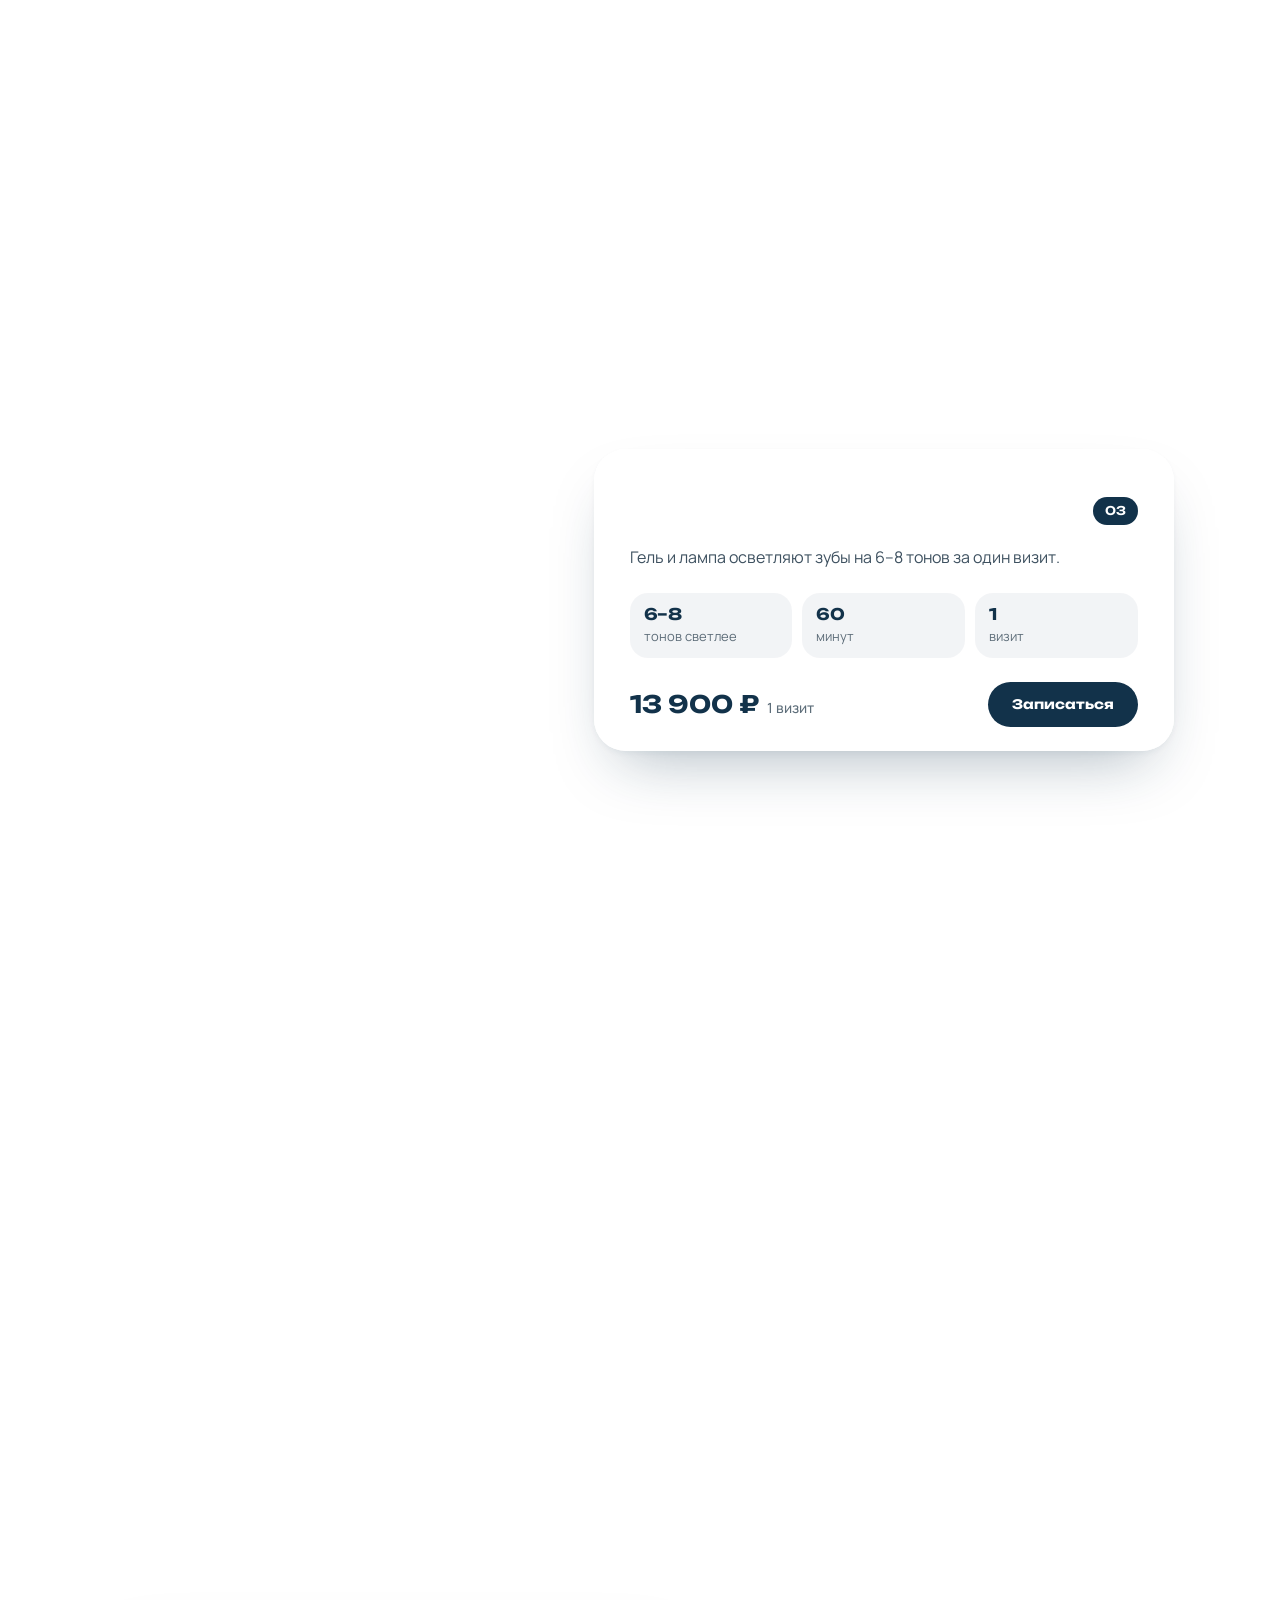
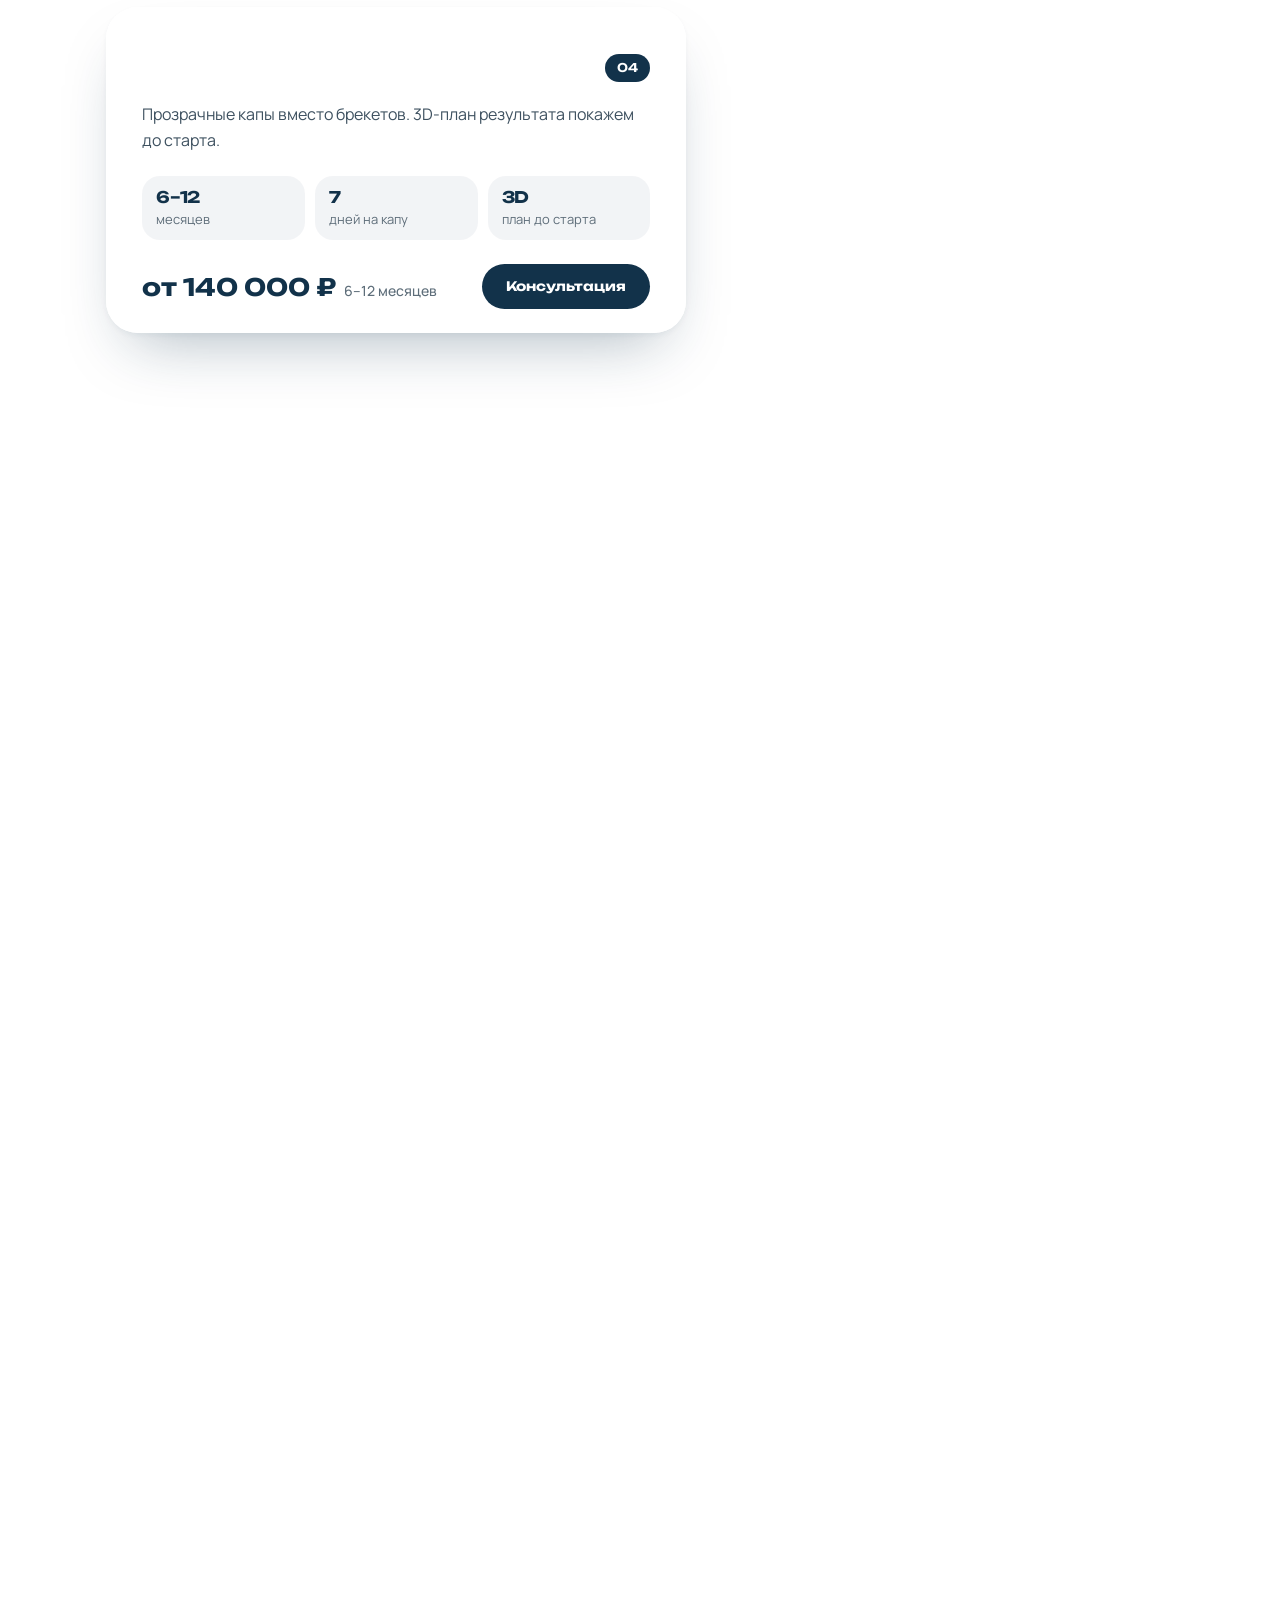
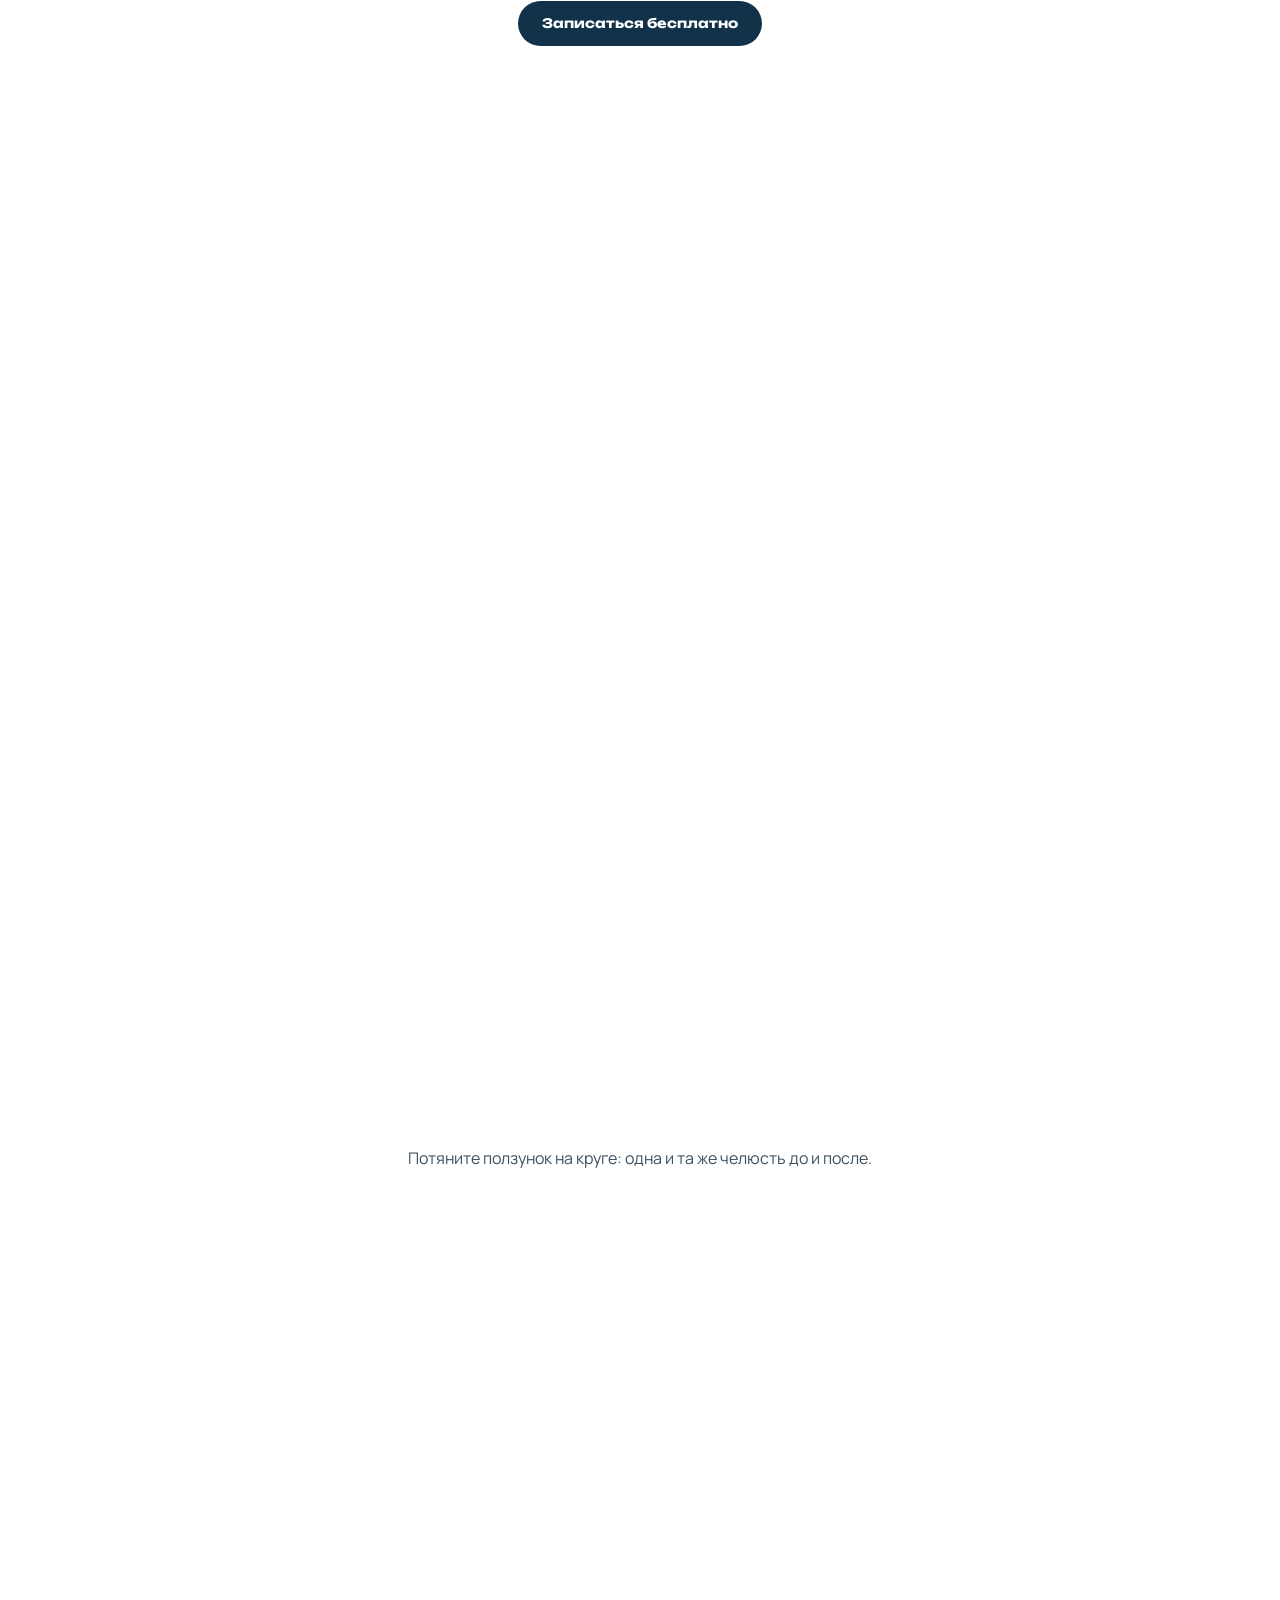
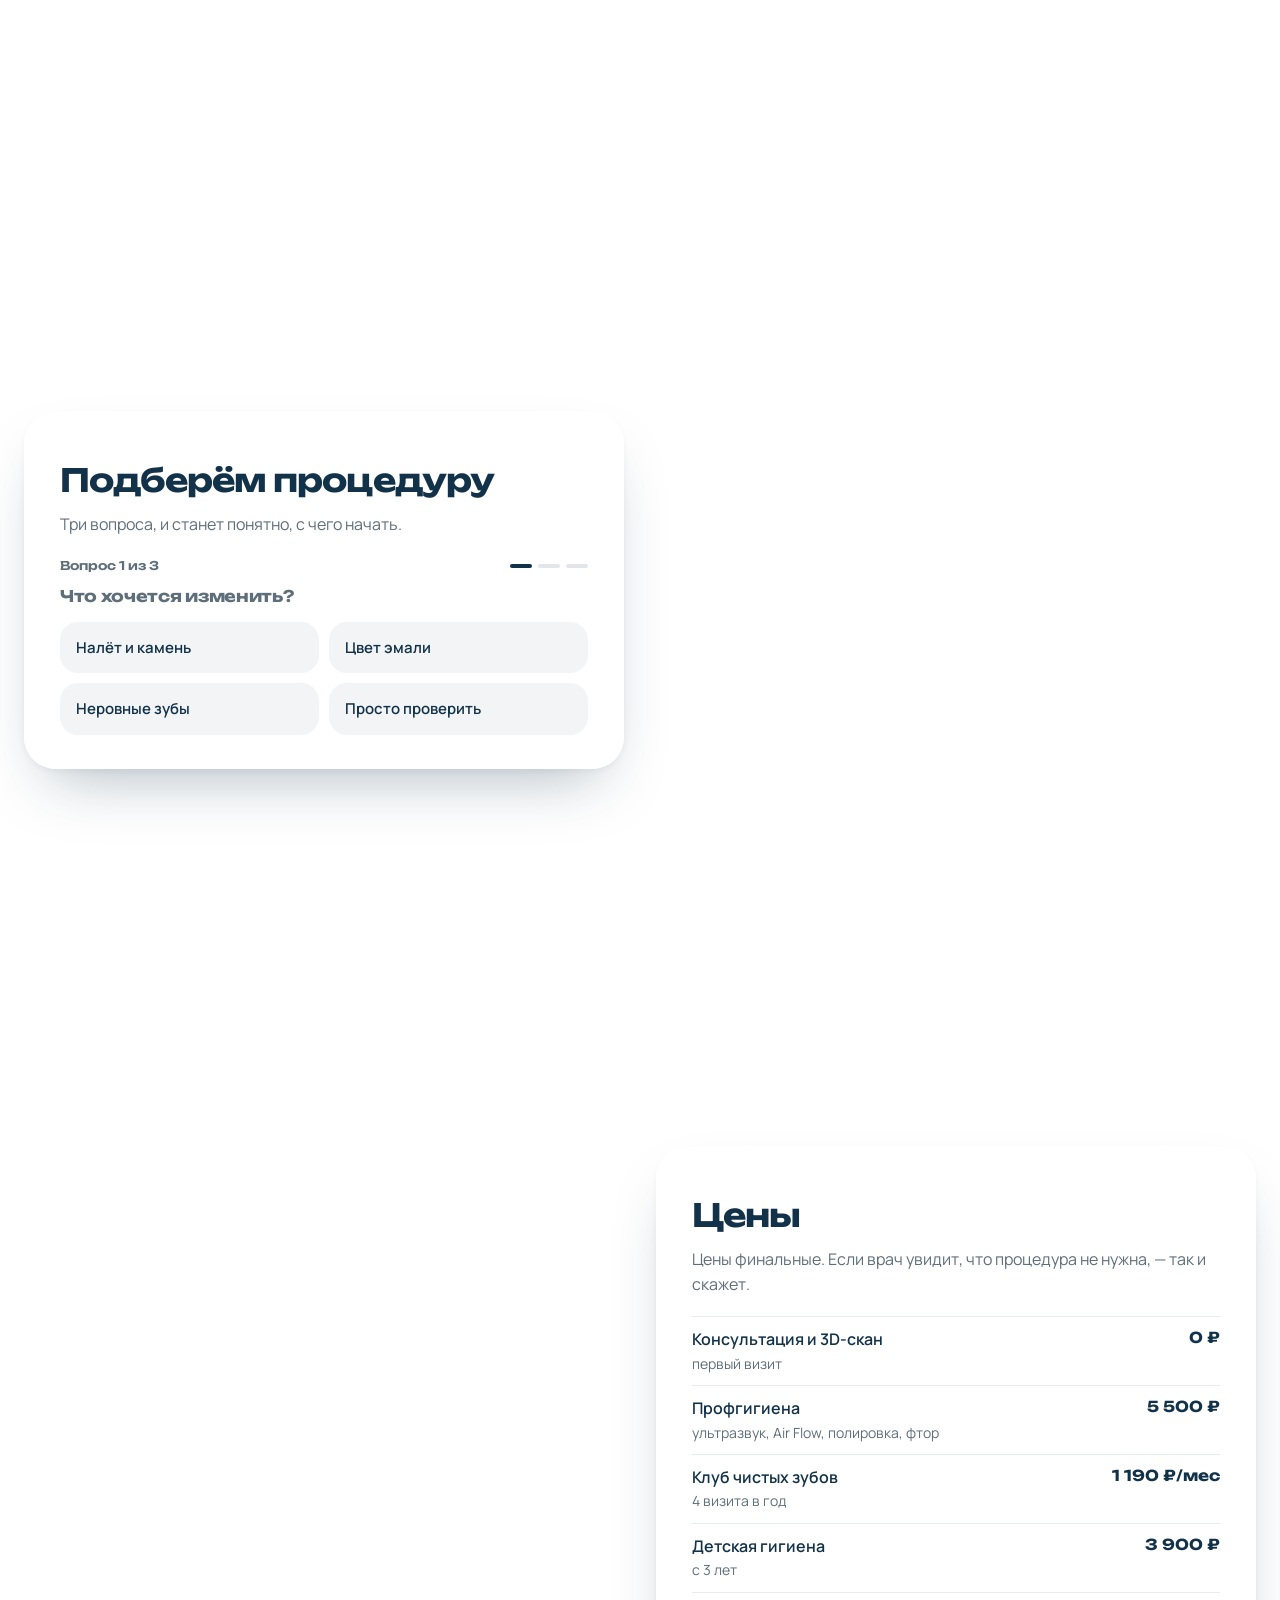
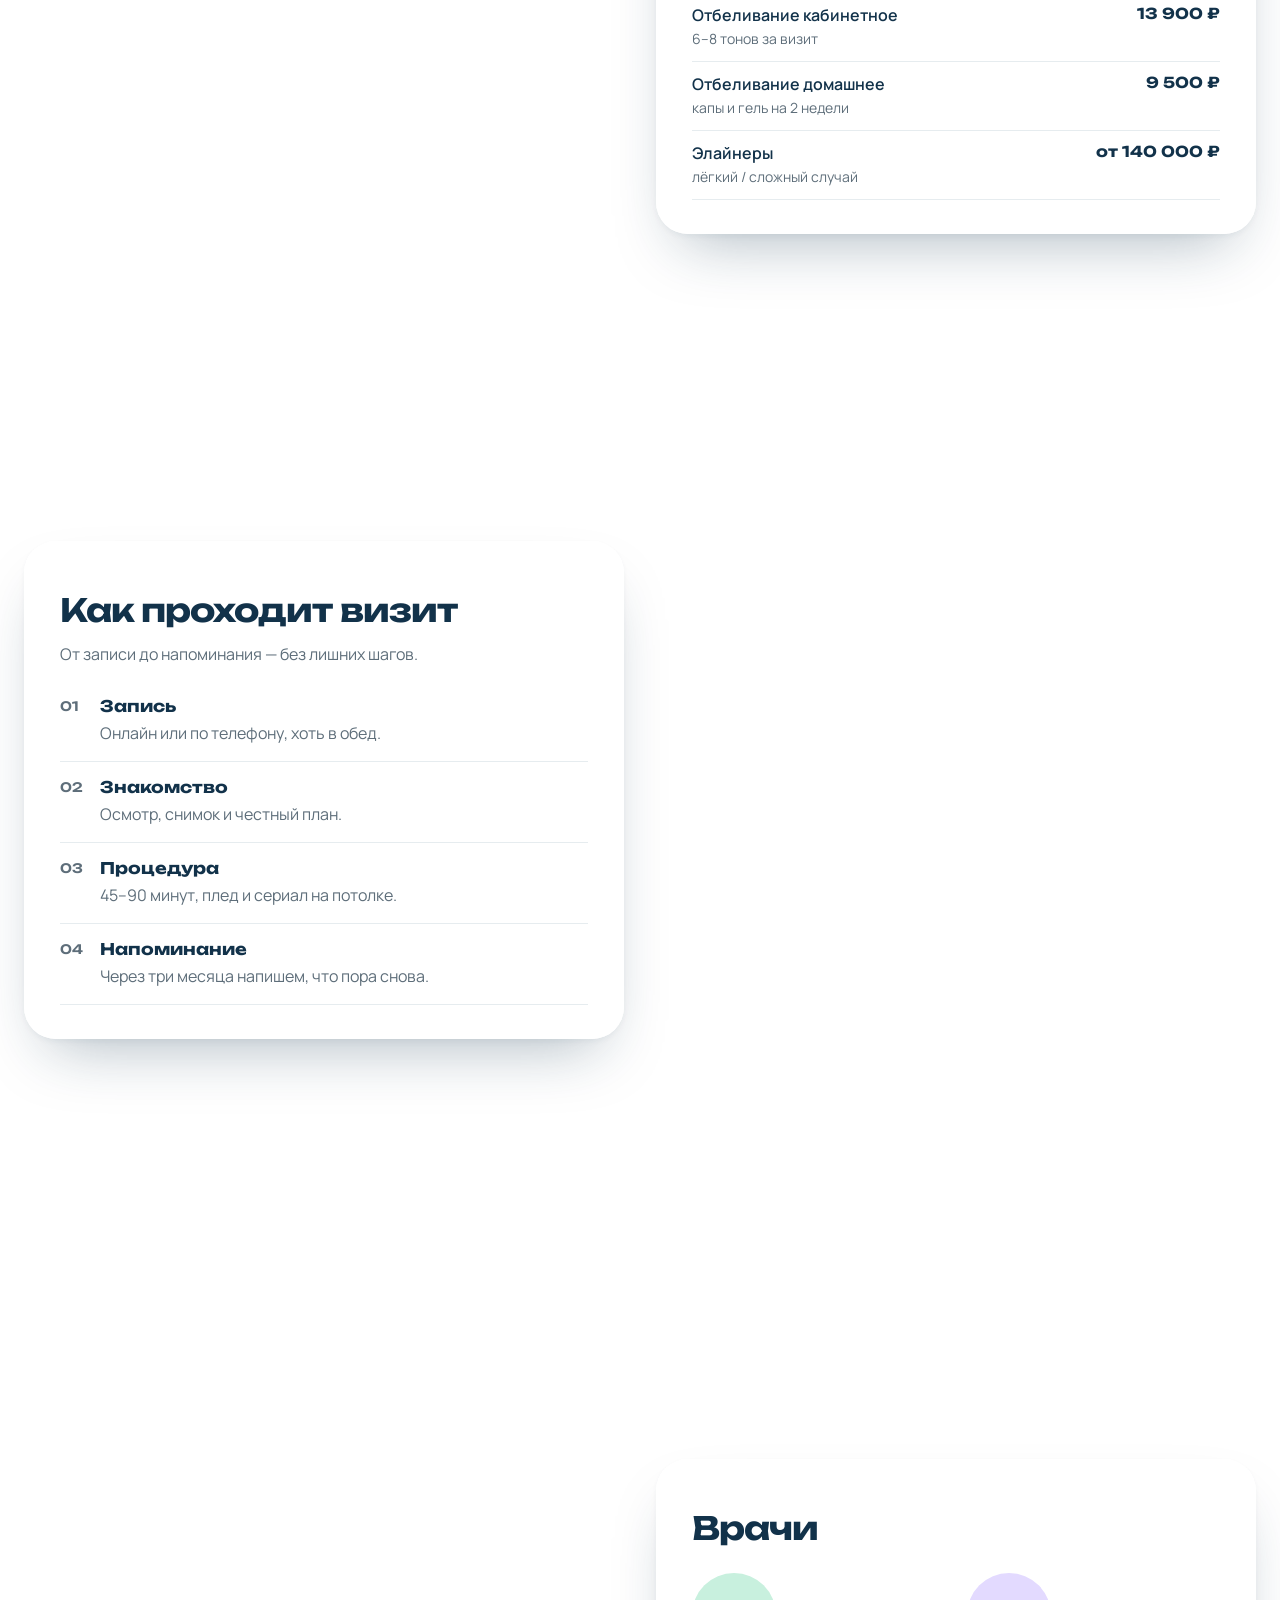
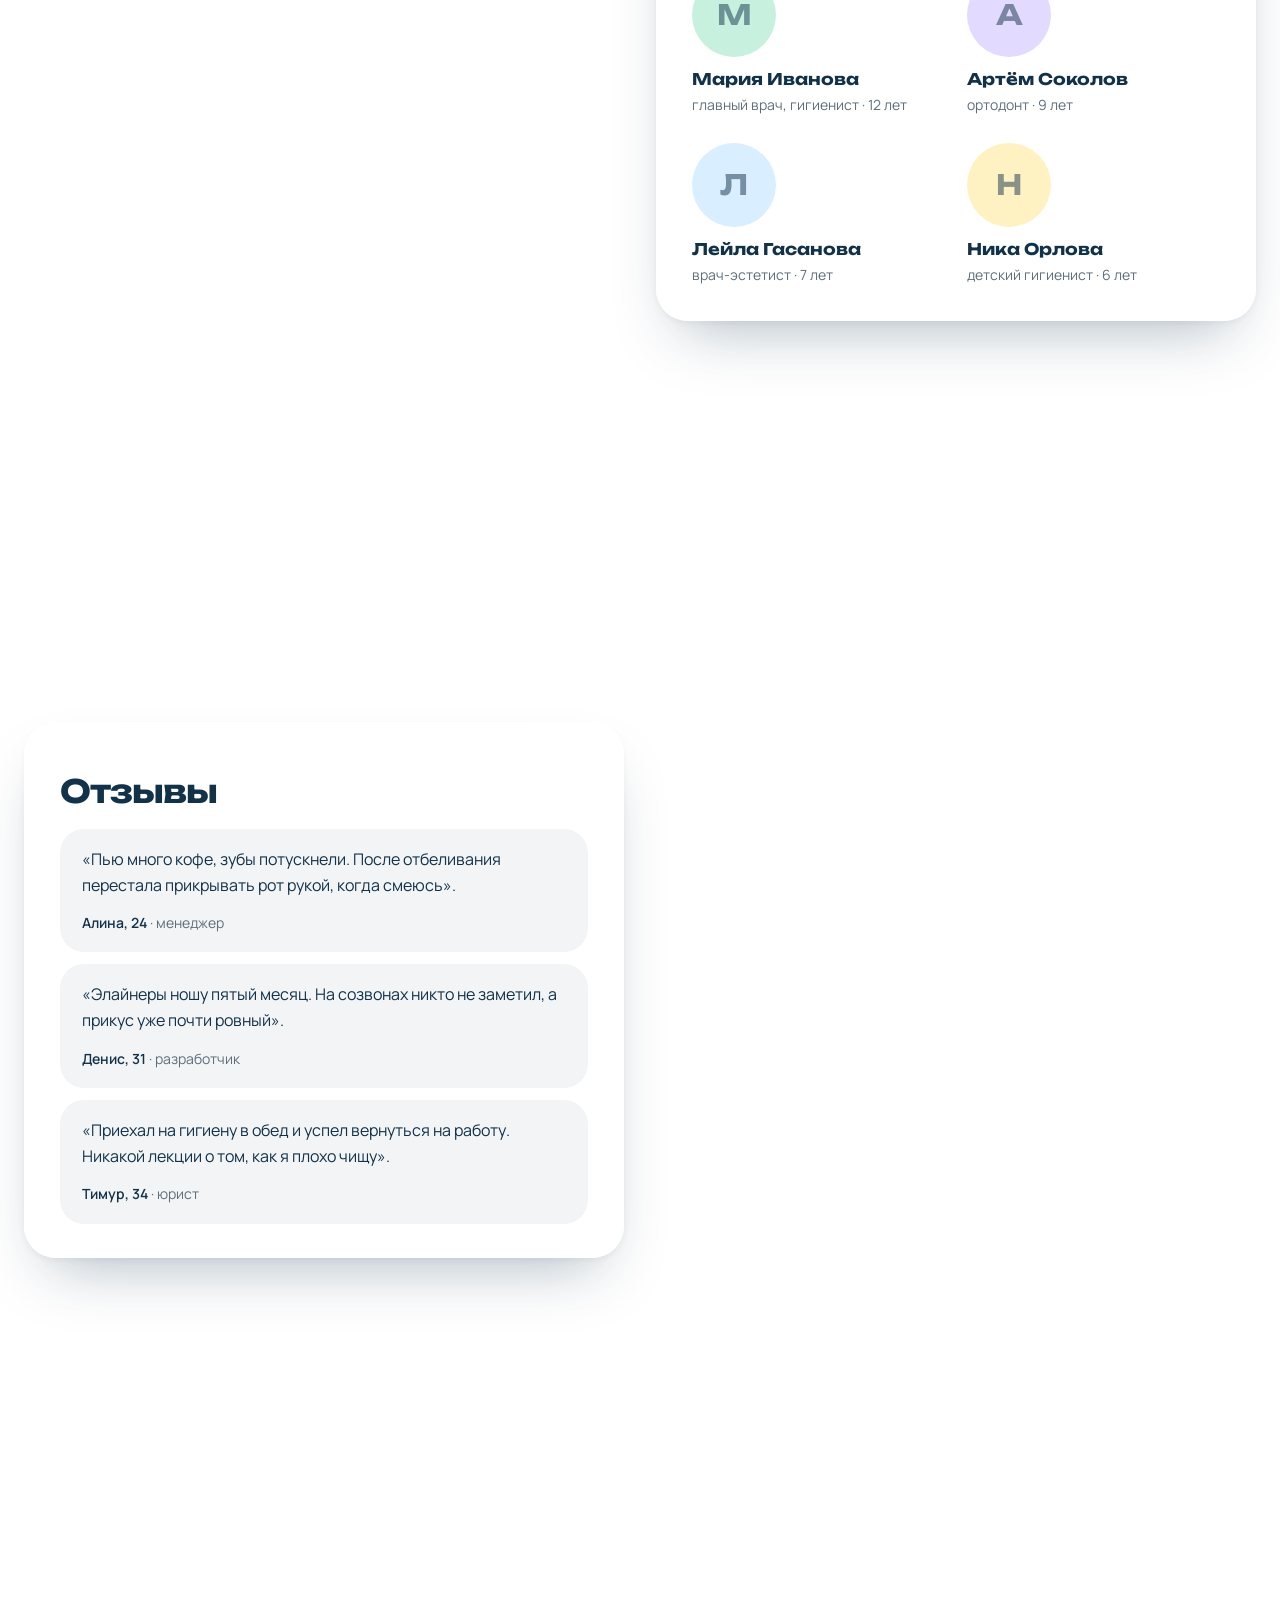
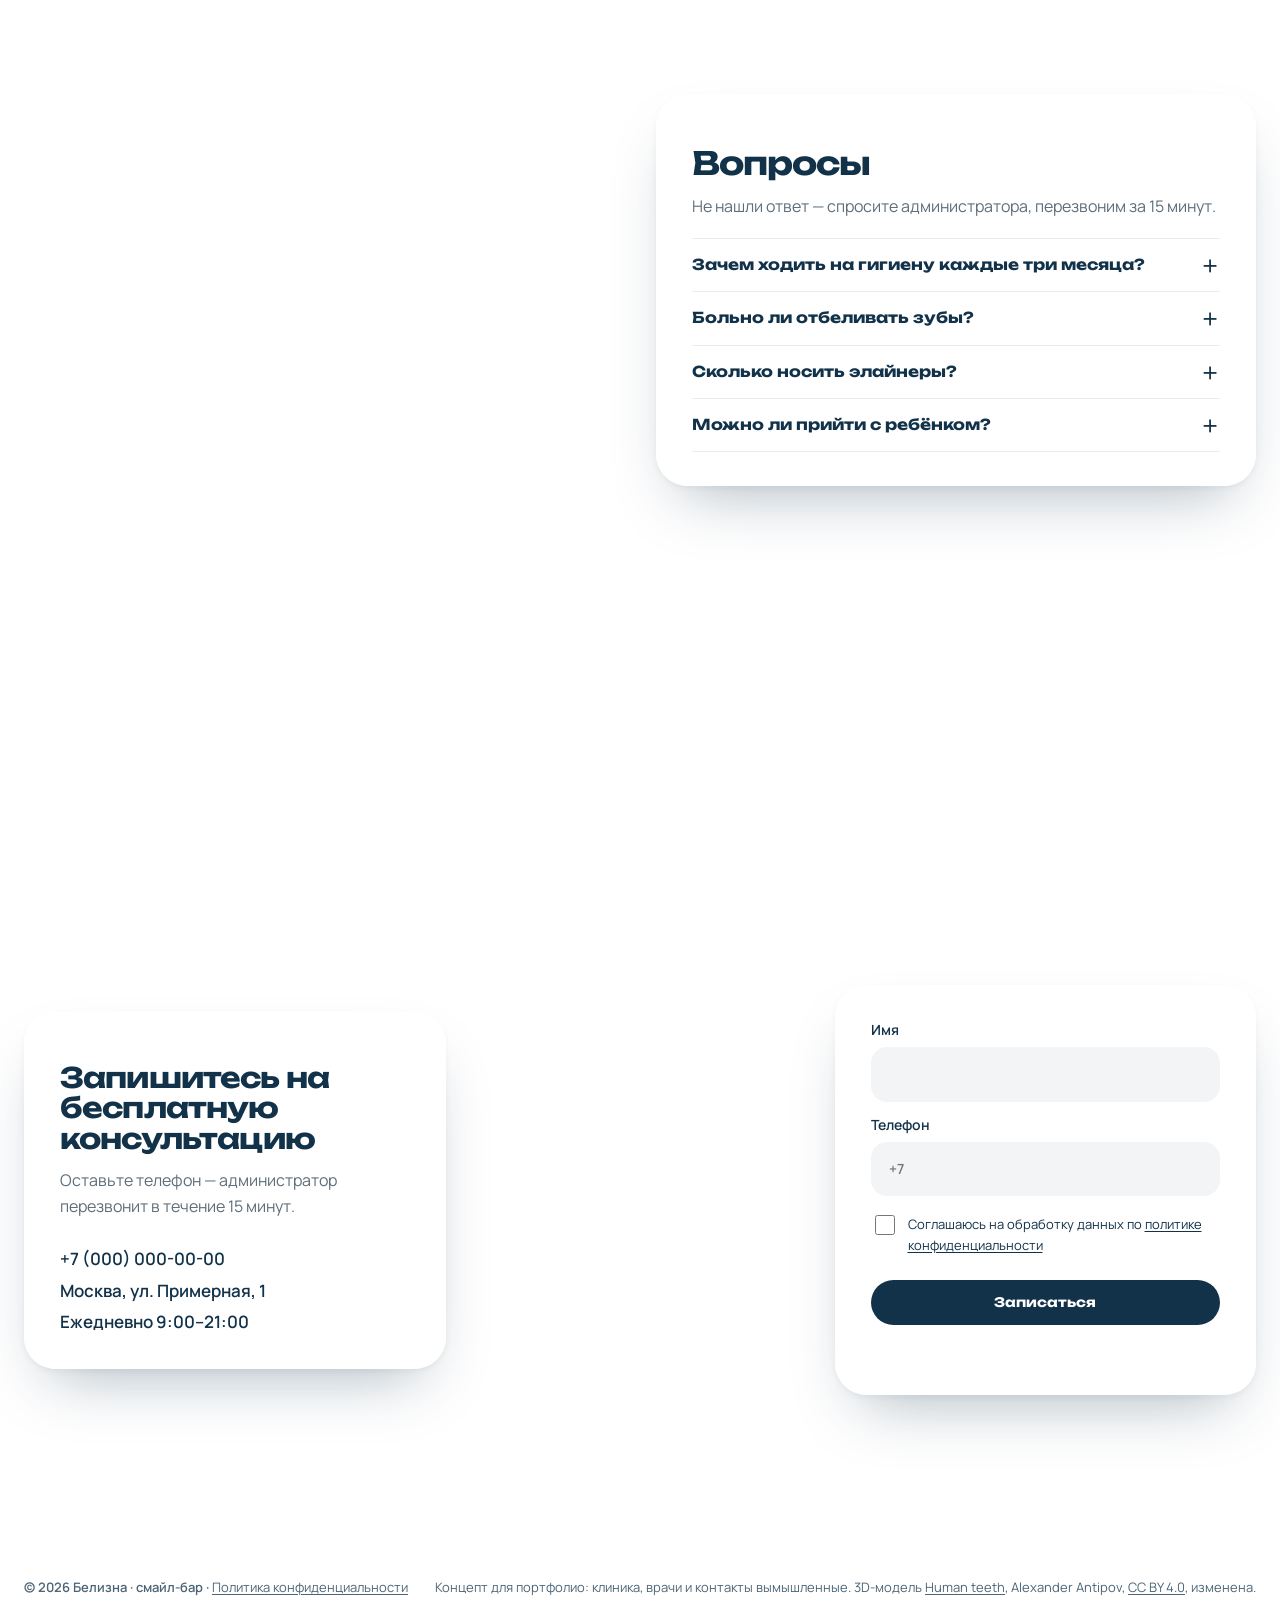
==== commit 3385ec04: "Доступность формы и слайдера, Esc у cookie, крупнее мелкий текст, описание, иконка для iPhone, lastm" ====
--- a/index.html
+++ b/index.html
@@ -5,10 +5,11 @@
 <meta name="viewport" content="width=device-width, initial-scale=1, viewport-fit=cover">
 <title>Белизна — смайл-бар профилактической стоматологии</title>
 <link rel="icon" href="data:image/svg+xml,<svg xmlns='http://www.w3.org/2000/svg' viewBox='0 0 32 32'><circle cx='16' cy='16' r='16' fill='%2312324A'/><g transform='translate(3.2 3.6) scale(.8)'><path fill='%23fff' d='M11 7.5c-3.4 0-5.5 2.7-5.5 6 0 2.6.9 4.4 1.7 6.6.7 2 .9 5.4 2.6 5.4 2.1 0 1.8-5.3 6.2-5.3s4.1 5.3 6.2 5.3c1.7 0 1.9-3.4 2.6-5.4.8-2.2 1.7-4 1.7-6.6 0-3.3-2.1-6-5.5-6-2.1 0-3.2 1-5 1s-2.9-1-5-1z'/><path fill='none' stroke='%2312324A' stroke-width='2' stroke-linecap='round' d='M11.2 12.6c1.2 2.5 3 3.7 4.8 3.7s3.6-1.2 4.8-3.7'/></g></svg>">
+<link rel="apple-touch-icon" href="apple-touch-icon.png?v=20261118a">
 <link rel="preload" href="model.glb?v=20261118a" as="fetch" crossorigin>
 <link rel="preload" href="vendor/fonts/manrope-cyrillic.woff2?v=20261118a" as="font" type="font/woff2" crossorigin>
 <link rel="preload" href="vendor/fonts/unbounded-cyrillic.woff2?v=20261118a" as="font" type="font/woff2" crossorigin>
-<meta name="description" content="Смайл-бар «Белизна»: чистка, отбеливание и элайнеры — показано на 3D-модели челюсти.">
+<meta name="description" content="Смайл-бар «Белизна»: профгигиена, отбеливание и элайнеры. Покажем на 3D-модели челюсти, как это работает. Цены, врачи, запись.">
 <meta property="og:type" content="website">
 <meta property="og:title" content="Белизна — смайл-бар">
 <meta property="og:description" content="Концепт сайта: чистка, отбеливание и элайнеры на 3D-челюсти, которая меняется при прокрутке.">
@@ -206,7 +207,6 @@
 .list span { font-weight: 600; }
 .list em { display: block; font-style: normal; font-weight: 400; font-size: 14px; color: #5E6E7A; }
 .list b { font: 700 16px/1.4 "Unbounded", sans-serif; white-space: nowrap; }
-.label { font: 600 12px/1 "Unbounded", sans-serif; color: #5E6E7A; margin-bottom: 14px; }
 .steps { margin: 0; padding: 0; list-style: none; counter-reset: st; }
 .steps li { counter-increment: st; display: grid; grid-template-columns: 40px 1fr; padding: 14px 0; border-bottom: 1px solid #E6ECEF; }
 .steps li::before { content: "0" counter(st); font: 600 13px/1.7 "Unbounded", sans-serif; color: #5E6E7A; }
@@ -423,7 +423,7 @@
   .plain.split .l, .plain.split .r { padding: 22px 24px; max-width: none; border-radius: 28px; }
   .plain h2 { font-size: 28px; }
   .plain .l p, .plain .r p { font-size: 15px; }
-  .plain .list span { font-size: 15px; } .plain .list em { font-size: 12.5px; } .plain .list b { font-size: 15px; }
+  .plain .list span { font-size: 15px; } .plain .list em { font-size: 13px; } .plain .list b { font-size: 15px; }
   .split .list li { padding: 8px 0; }
   .plain .rv p { font-size: 14.5px; }
   .plain .faq summary { font-size: 14px; padding-top: 14px; padding-bottom: 14px; }
@@ -433,7 +433,7 @@
   .sec.book .l { grid-column: 1; justify-self: stretch; } .sec.book .r { grid-column: 2; justify-self: stretch; }
   .book h2 { font-size: 26px; }
   .book .l p { font-size: 15px; }
-  .foot { font-size: 12px; gap: 6px 16px; }
+  .foot { font-size: 13px; gap: 6px 16px; }
 }
 /* iPad mini вертикально (до 760 px, раскладка «круг сверху»): название не больше челюсти и выше от низа, карточки не у самых краёв */
 @media (min-width: 600px) and (max-width: 760px) and (orientation: portrait) {
@@ -479,16 +479,16 @@
 /* Маленький телефон: всё плотнее, чтобы карточка влезала под круг */
 @media (max-width: 760px) and (max-height: 700px) and (min-height: 521px) {
   .film .tx, .film[data-c] .tx { padding: 14px 16px 16px; border-radius: 22px; }
-  .film .tx .k { padding: 6px 10px; font-size: 11px; }
+  .film .tx .k { padding: 6px 10px; font-size: 12px; }
   .film .tx h2, .film[data-c="0"] .tx h2, .film .tx.first h2 { font-size: 20px; margin-top: 8px; }
   .film .tx p { font-size: 14px; line-height: 1.4; margin-top: 6px; }
   .mini { margin-top: 10px; gap: 6px; }
   .mini div { padding: 8px 10px; }
   .mini b { font-size: 14px; }
-  .mini span { font-size: 12px; margin-top: 3px; }
+  .mini span { font-size: 12.5px; margin-top: 3px; }
   .row { margin-top: 10px; }
   .row .price { font-size: 19px; }
-  .row .price small { font-size: 12px; margin-left: 5px; }
+  .row .price small { font-size: 13px; margin-left: 5px; }
   .row .btn { padding: 11px 16px; font-size: 12px; }
 }
 /* Телефон горизонтально: круг слева, текст прокручивается справа */
@@ -518,7 +518,7 @@
   .nav .links { display: none; }
   .burger { display: block; }
   .menu { display: flex; }
-  .book-top { padding: 11px 15px; font-size: 11px; }
+  .book-top { padding: 11px 15px; font-size: 12px; }
 }
 /* Планшет: шапка компактнее */
 @media (max-width: 1000px) and (min-width: 761px) {
@@ -532,7 +532,7 @@
   .scrolling:not(.menu-open) .nav-fade { opacity: 0; }
 }
 @media (max-width: 360px) {
-  .cmp-tag { top: 15%; padding: 6px 8px; font-size: 9px; }
+  .cmp-tag { top: 15%; padding: 6px 8px; font-size: 10px; }
   .cmp-tag.a { left: 17%; } .cmp-tag.b { right: 17%; }
 }
 /* ---------- Политика конфиденциальности: окно поверх сайта с размытием ---------- */
@@ -615,13 +615,12 @@
 })();
 </script>
 <a class="skip" href="#main">К содержимому</a>
-<p class="sr">Анимация: модель челюсти с налётом, воспалёнными дёснами, тёмной эмалью и кривыми зубами. При прокрутке скейлер снимает налёт, ершик чистит между зубами, чашечка полирует, капа с гелем и лампа отбеливают, элайнер выравнивает зубы. В конце — чистая ровная белая улыбка.</p>
 <div class="world" aria-hidden="true"></div>
 <div class="band" aria-hidden="true"></div>
 <div class="stage" aria-hidden="true"><div class="port"><div class="inner"><div class="bg"></div><div class="glow"></div><canvas id="jaw"></canvas></div></div></div>
 <div class="ring" aria-hidden="true"></div>
 <div class="grab" aria-hidden="true"><span>← Покрутите →</span></div>
-<div class="cmp" role="slider" tabindex="-1" aria-label="Было и стало" aria-valuemin="0" aria-valuemax="100" aria-valuenow="50"><i class="cmp-line"></i><b class="cmp-knob" aria-hidden="true"></b><span class="cmp-tag a">Было</span><span class="cmp-tag b">Стало</span></div>
+<div class="cmp" role="slider" tabindex="-1" aria-label="Было и стало" aria-valuemin="0" aria-valuemax="100" aria-valuenow="50" aria-valuetext="Было: 50%, стало: 50%"><i class="cmp-line"></i><b class="cmp-knob" aria-hidden="true"></b><span class="cmp-tag a">Было</span><span class="cmp-tag b">Стало</span></div>
 <div class="nav-fade" aria-hidden="true"></div>
 <div class="veil" aria-hidden="true"></div>
 <nav class="nav" aria-label="Основное меню">
@@ -636,6 +635,7 @@
 </div>
 
 <main id="main">
+<p class="sr">Анимация: модель челюсти с налётом, воспалёнными дёснами, тёмной эмалью и кривыми зубами. При прокрутке скейлер снимает налёт, ершик чистит между зубами, чашечка полирует, капа с гелем и лампа отбеливают, элайнер выравнивает зубы. В конце — чистая ровная белая улыбка.</p>
 <div class="hero" id="top" data-p="0 0" data-c="0" data-d="1"><div class="intro"><h1 class="intro-name">Белизна</h1><p class="intro-line">чистим, отбеливаем и выравниваем зубы.<br>листайте: всё покажем на этой челюсти.</p></div><a class="hint" href="#s1" aria-label="Листать дальше"><svg viewBox="0 0 20 20" fill="none" stroke="currentColor" stroke-width="2" stroke-linecap="round" stroke-linejoin="round" aria-hidden="true"><path d="M10 3v13M4.5 10.5 10 16l5.5-5.5"/></svg><span>Листайте</span></a><div class="fallback"><p class="fb-name">Белизна</p><p>Смайл-бар профилактической стоматологии</p><small class="why"></small></div></div>
 
 <section class="sec film" data-p="0 .05" data-c="1" data-d="1" style="--h:110vh">
@@ -776,11 +776,11 @@
     <div class="contacts"><span>+7 (000) 000-00-00</span><span>Москва, ул. Примерная, 1</span><span>Ежедневно 9:00–21:00</span></div>
   </div>
   <form class="r" novalidate>
-    <label>Имя<input type="text" name="name" autocomplete="given-name"></label>
-    <label>Телефон<input type="tel" name="phone" autocomplete="tel" placeholder="+7"></label>
-    <label class="check"><input type="checkbox" name="agree"><span>Соглашаюсь на обработку данных по <a href="politika.html" target="_blank" rel="noopener">политике конфиденциальности</a></span></label>
+    <label>Имя<input type="text" name="name" autocomplete="given-name" required aria-describedby="form-msg"></label>
+    <label>Телефон<input type="tel" name="phone" autocomplete="tel" inputmode="tel" placeholder="+7" required aria-describedby="form-msg"></label>
+    <label class="check"><input type="checkbox" name="agree" required aria-describedby="form-msg"><span>Соглашаюсь на обработку данных по <a href="politika.html" target="_blank" rel="noopener">политике конфиденциальности</a></span></label>
     <button class="btn" type="submit">Записаться</button>
-    <p class="msg" aria-live="polite"></p>
+    <p class="msg" id="form-msg" aria-live="polite"></p>
   </form>
   <footer class="foot"><span><b class="cp">© 2026 Белизна · смайл-бар</b> <a class="pol" href="politika.html" target="_blank" rel="noopener">Политика конфиденциальности</a></span><span>Концепт для портфолио: клиника, врачи и контакты вымышленные. 3D-модель <a href="https://sketchfab.com/3d-models/human-teeth-c4c569f0e08948e2a572007a7a5726f2" target="_blank" rel="noopener">Human teeth</a>, Alexander Antipov, <a href="https://creativecommons.org/licenses/by/4.0/" target="_blank" rel="noopener">CC BY 4.0</a>, изменена.</span></footer>
 </section>
@@ -1027,7 +1027,12 @@
 // Форма записи
 (function () {
   var form = document.querySelector("form.r"), msg = form.querySelector(".msg");
-  function say(text, field) {
+  // Поле с ошибкой помечаем для вспомогательных технологий и снимаем пометку, как только человек начал исправлять
+  var fields = [form.name, form.phone, form.agree];
+  function mark(bad) { fields.forEach(function (f) { if (f === bad) f.setAttribute("aria-invalid", "true"); else f.removeAttribute("aria-invalid"); }); }
+  fields.forEach(function (f) { f.addEventListener("input", function () { f.removeAttribute("aria-invalid"); }); f.addEventListener("change", function () { f.removeAttribute("aria-invalid"); }); });
+  function say(text, field, bad) {
+    mark(bad || null);
     msg.textContent = text;
     if (!msg.animate) return;
     msg.animate({ opacity: [0, 1], transform: ["translateY(6px)", "none"] }, { duration: 300, easing: "ease" });
@@ -1037,9 +1042,9 @@
   var FORM_URL = "", btn = form.querySelector("button");
   form.addEventListener("submit", function (e) {
     e.preventDefault();
-    if (!form.name.value.trim()) { say("Укажите имя.", form.name); form.name.focus(); return; }
-    if (form.phone.value.replace(/\D/g, "").length < 11) { say("Введите телефон полностью: 11 цифр.", form.phone); form.phone.focus(); return; }
-    if (!form.agree.checked) { say("Отметьте согласие на обработку данных.", form.agree.parentNode); return; }
+    if (!form.name.value.trim()) { say("Укажите имя.", form.name, form.name); form.name.focus(); return; }
+    if (form.phone.value.replace(/\D/g, "").length < 11) { say("Введите телефон полностью: 11 цифр.", form.phone, form.phone); form.phone.focus(); return; }
+    if (!form.agree.checked) { say("Отметьте согласие на обработку данных.", form.agree.parentNode, form.agree); return; }
     if (!FORM_URL) { say("Это демо-версия сайта: заявка никуда не отправлена."); return; }
     btn.disabled = true;
     fetch(FORM_URL, { method: "POST", headers: { "Content-Type": "application/json" }, body: JSON.stringify({ name: form.name.value.trim(), phone: form.phone.value.trim() }) })
@@ -1067,7 +1072,7 @@
     var nw = ink(name.textContent, ns.fontWeight + " " + ns.fontSize + " " + ns.fontFamily) + (parseFloat(ns.letterSpacing) || 0) * (name.textContent.length - 1);   // у названия сжатый трекинг
     var lw = Math.max.apply(null, line.innerText.split(String.fromCharCode(10)).map(function (s) { return ink(s.trim(), ls.fontWeight + " 20px " + ls.fontFamily); }));
     // Чуть уже названия: строка внутри «Б…а». Но не мельче 15 px: на широких экранах подпись иначе выходила около 14 px
-    if (nw && lw) line.style.fontSize = Math.max(innerWidth >= 700 ? 15 : 0, 20 * nw / lw * .96).toFixed(2) + "px";   // на телефоне подпись остаётся ровно по ширине названия
+    if (nw && lw) line.style.fontSize = Math.max(innerWidth >= 700 ? 15 : 14, 20 * nw / lw * .96).toFixed(2) + "px";   // на телефоне подпись остаётся ровно по ширине названия
   }
   fit();
   window.addEventListener("resize", fit);
@@ -1846,7 +1851,7 @@
 
     // Ползунок «было / стало»
     var cmpEl = document.querySelector(".cmp"), cmpS = .5, cmpGoal = .5, cmpTouched = false, cmpOn = false;
-    function cmpSet(v) { cmpGoal = Math.max(.06, Math.min(.94, v)); cmpEl.setAttribute("aria-valuenow", Math.round(cmpGoal * 100)); }
+    function cmpSet(v) { cmpGoal = Math.max(.06, Math.min(.94, v)); var pc = Math.round(cmpGoal * 100); cmpEl.setAttribute("aria-valuenow", pc); cmpEl.setAttribute("aria-valuetext", "Было: " + pc + "%, стало: " + (100 - pc) + "%"); }
     function cmpFrom(e) { var r = cmpEl.getBoundingClientRect(); cmpSet((e.clientX - r.left) / r.width); }
     cmpEl.addEventListener("pointerdown", function (e) {
       cmpTouched = true; cmpEl.classList.add("drag"); cmpFrom(e);
@@ -2036,6 +2041,7 @@
   }
   box.querySelector(".ck-yes").addEventListener("click", function () { choose("all"); });
   box.querySelector(".ck-no").addEventListener("click", function () { choose("necessary"); });
+  window.addEventListener("keydown", function (e) { if (e.key === "Escape" && box.classList.contains("show") && !document.documentElement.classList.contains("pm-open")) choose("necessary"); });
   // Показываем, когда экран загрузки ушёл и человек начал листать: первый экран остаётся чистым.
   // Не листает — всё равно покажем через 8 секунд после загрузки.
   var wait = setInterval(function () {
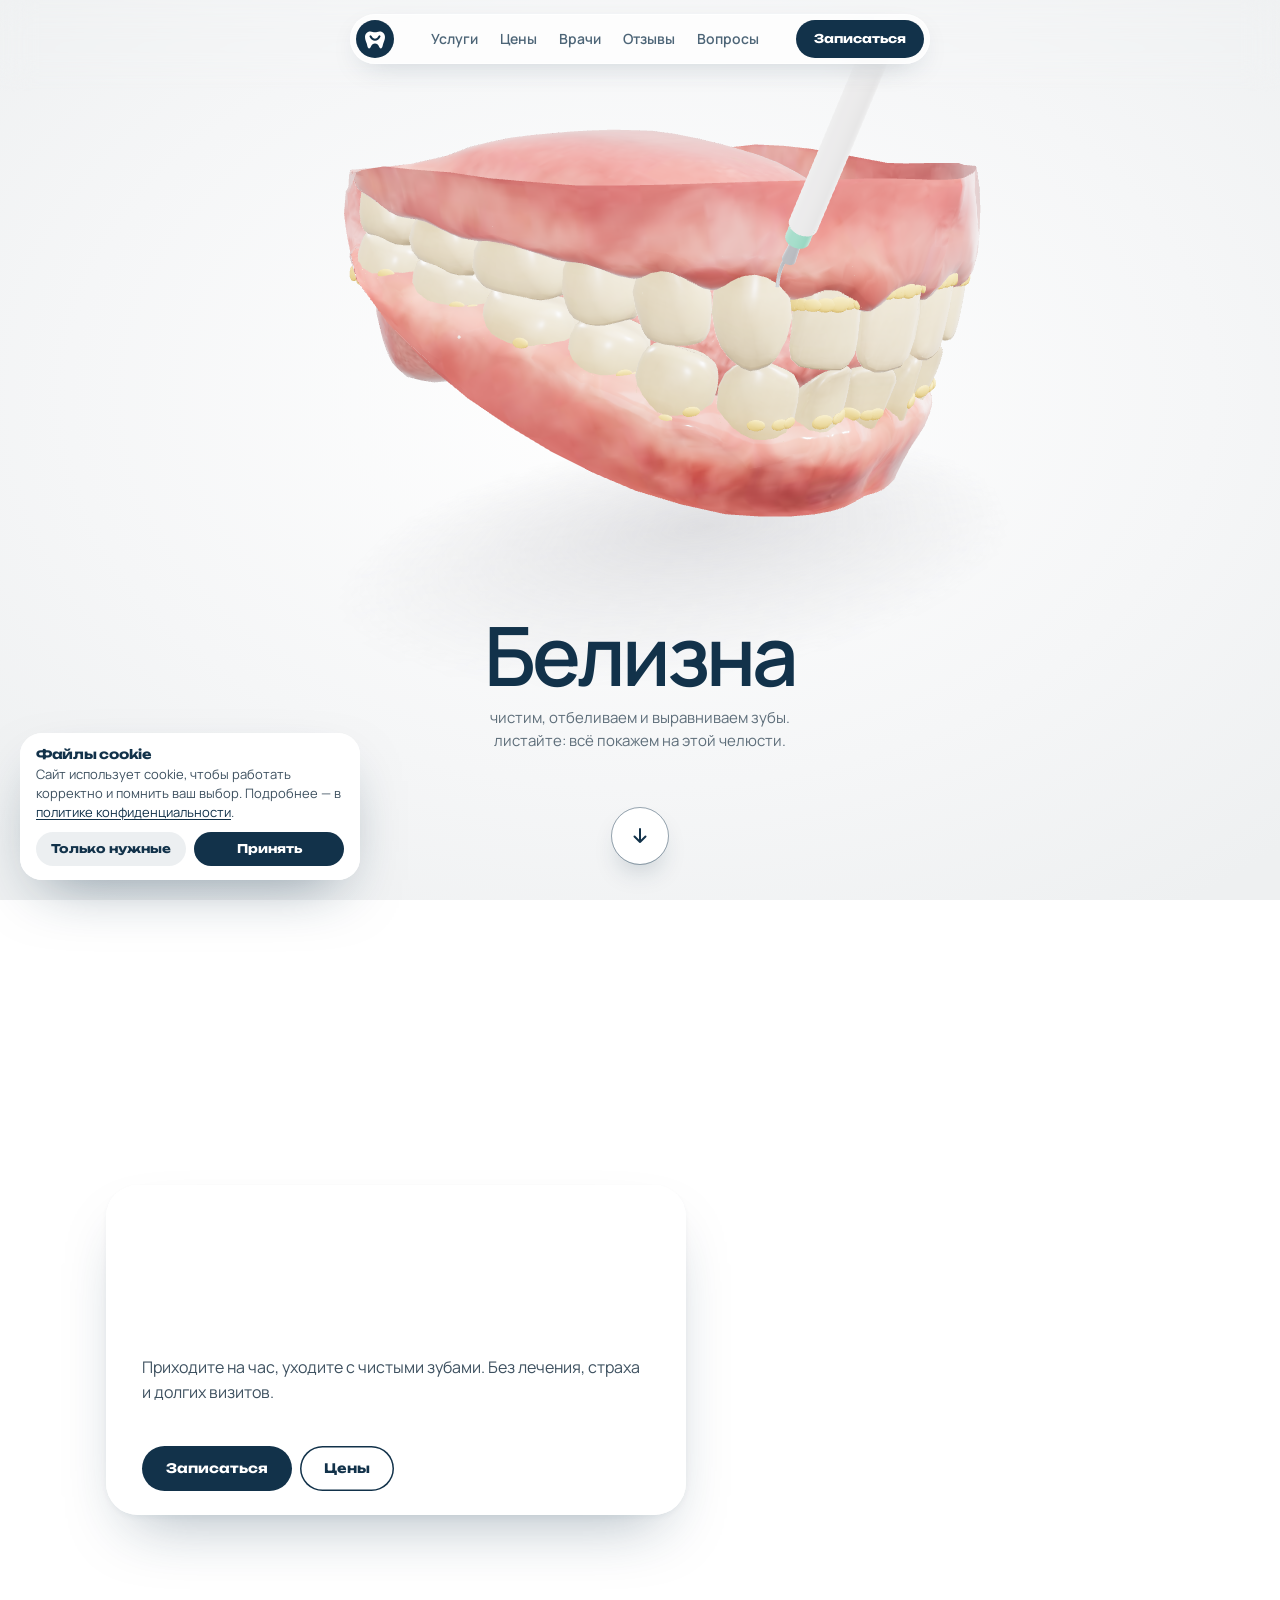
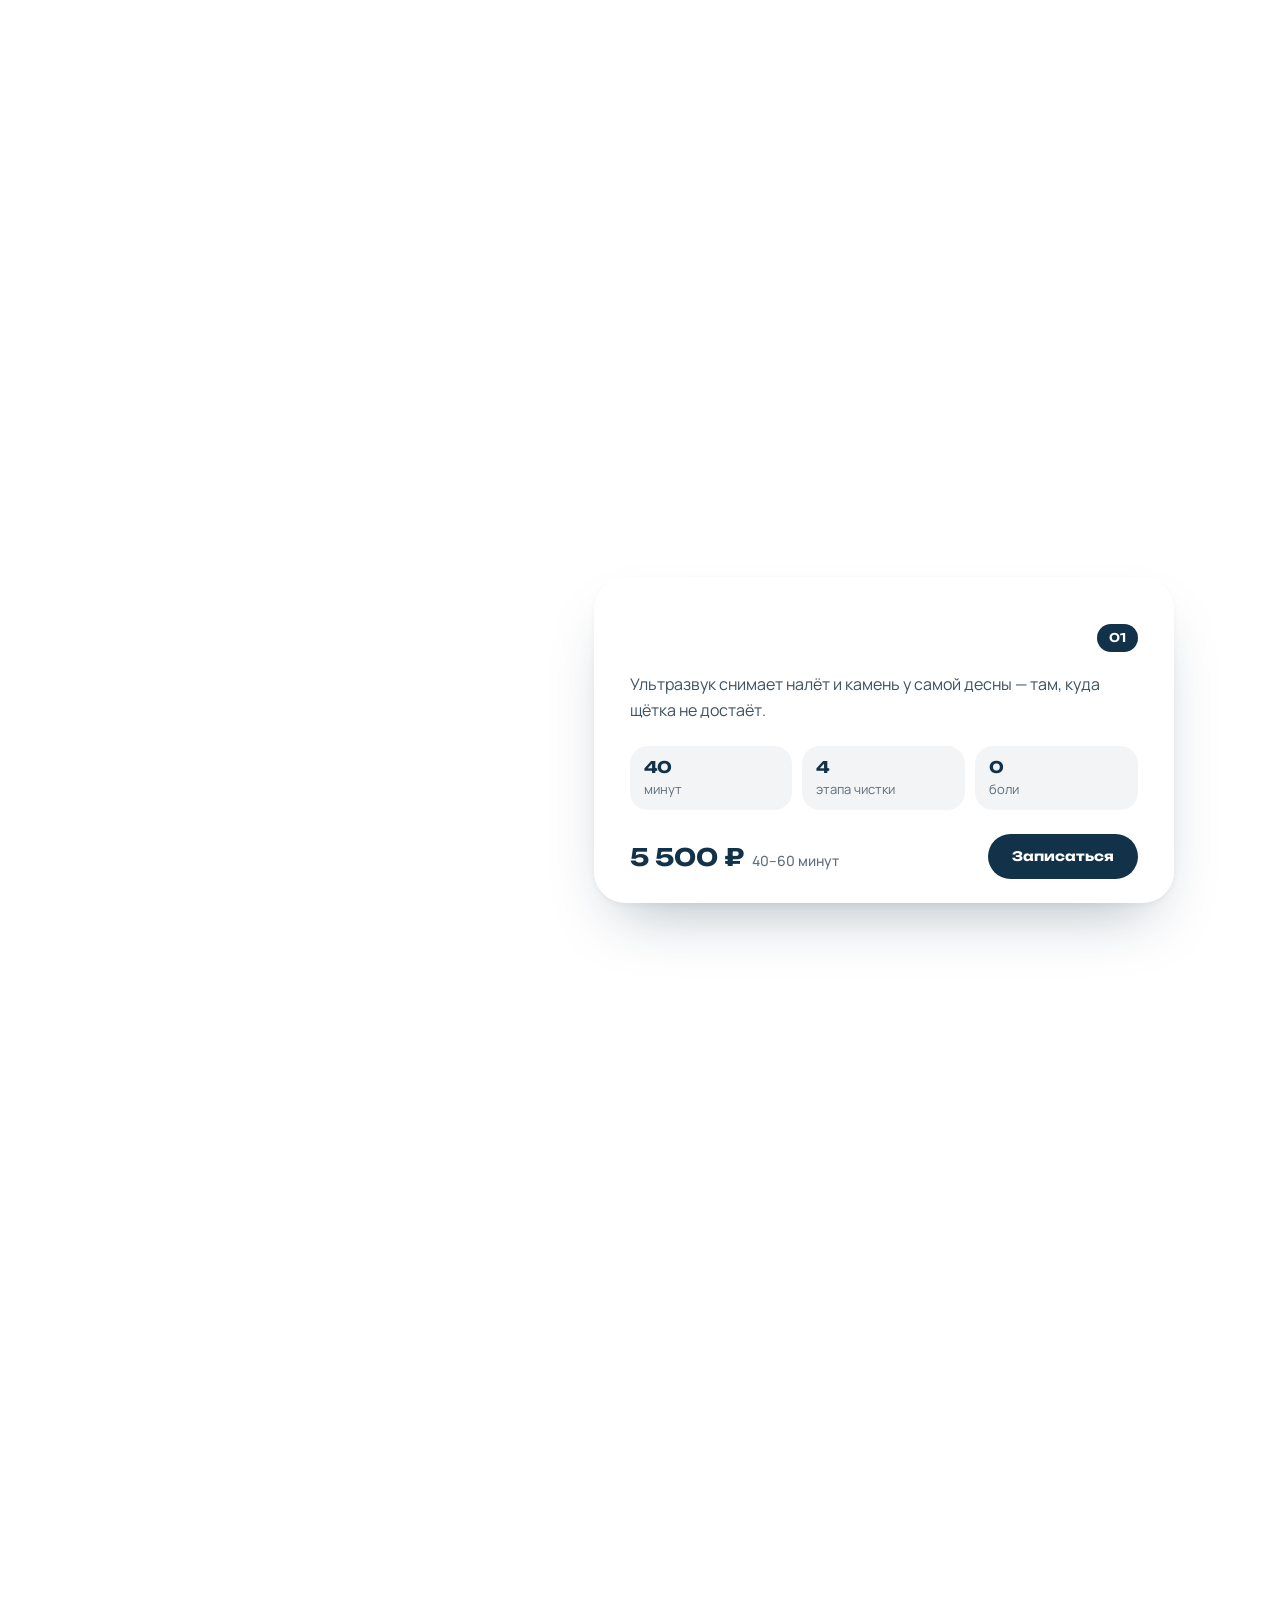
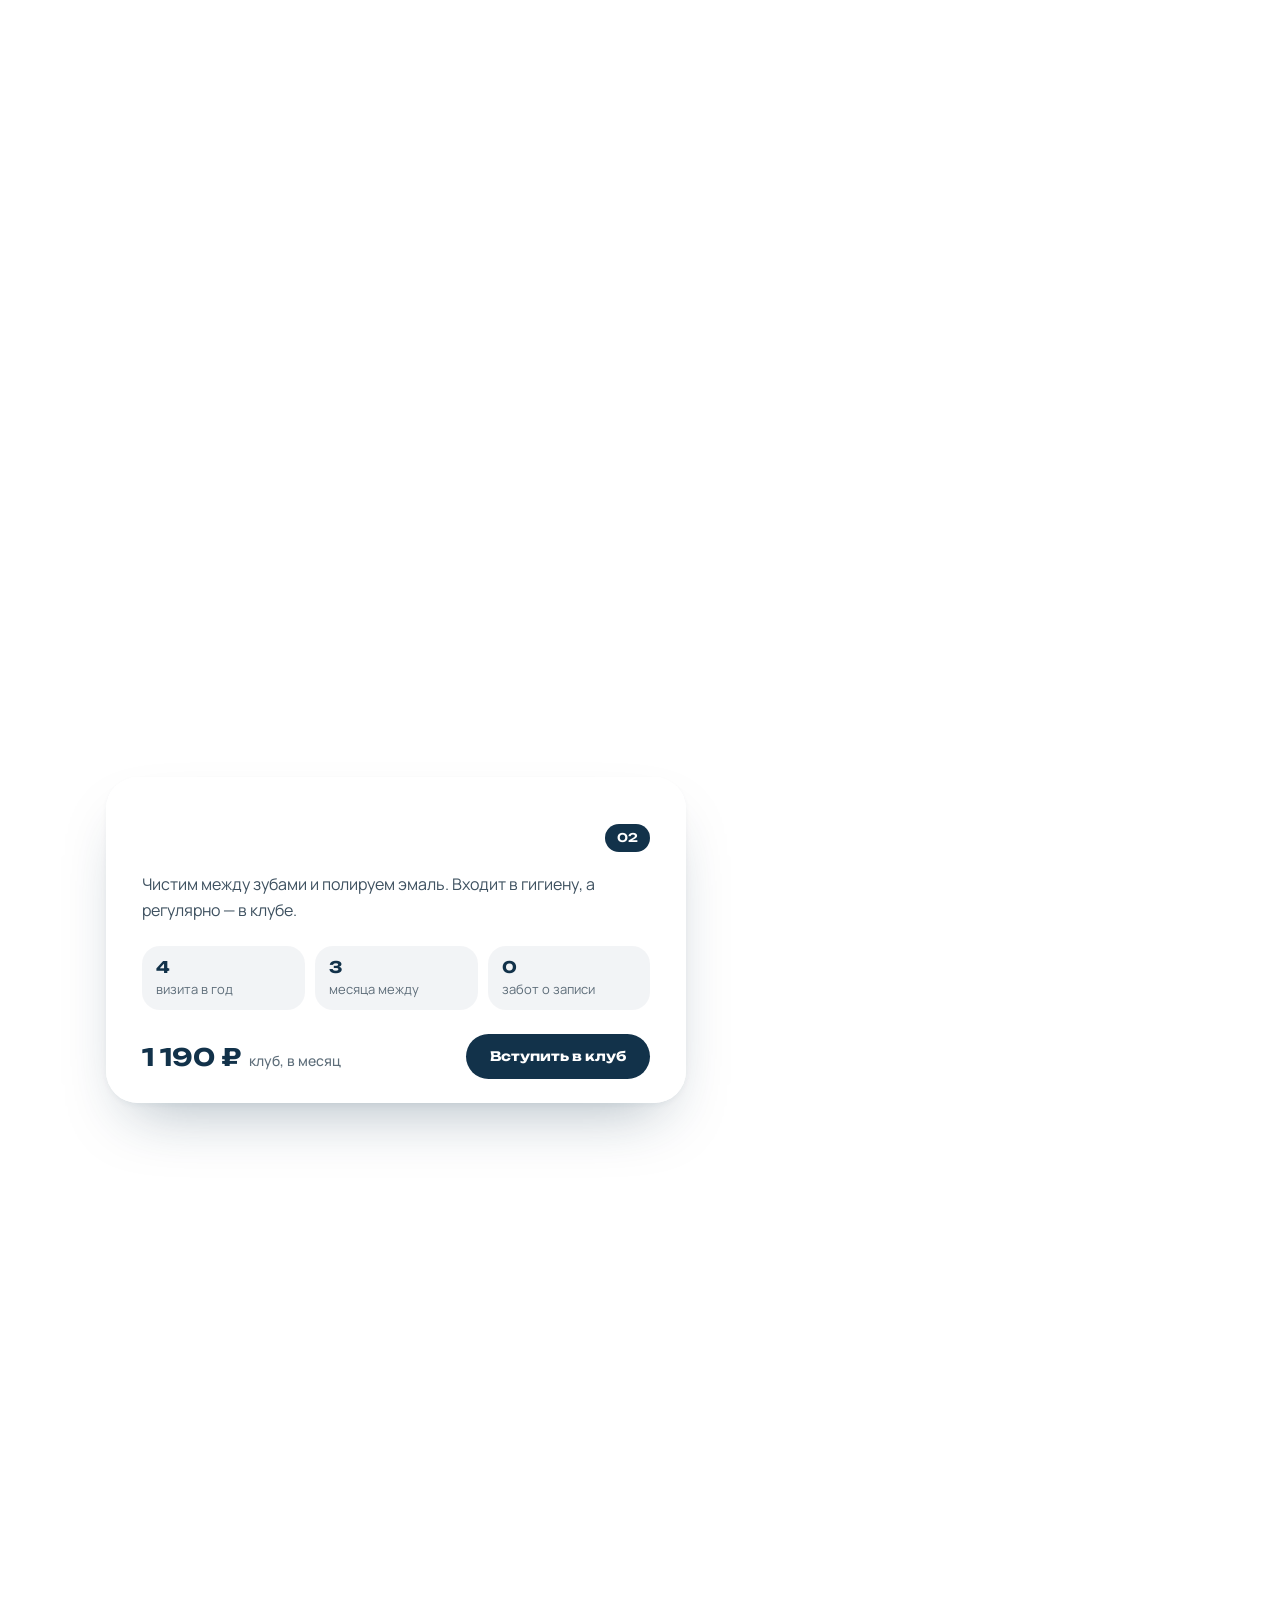
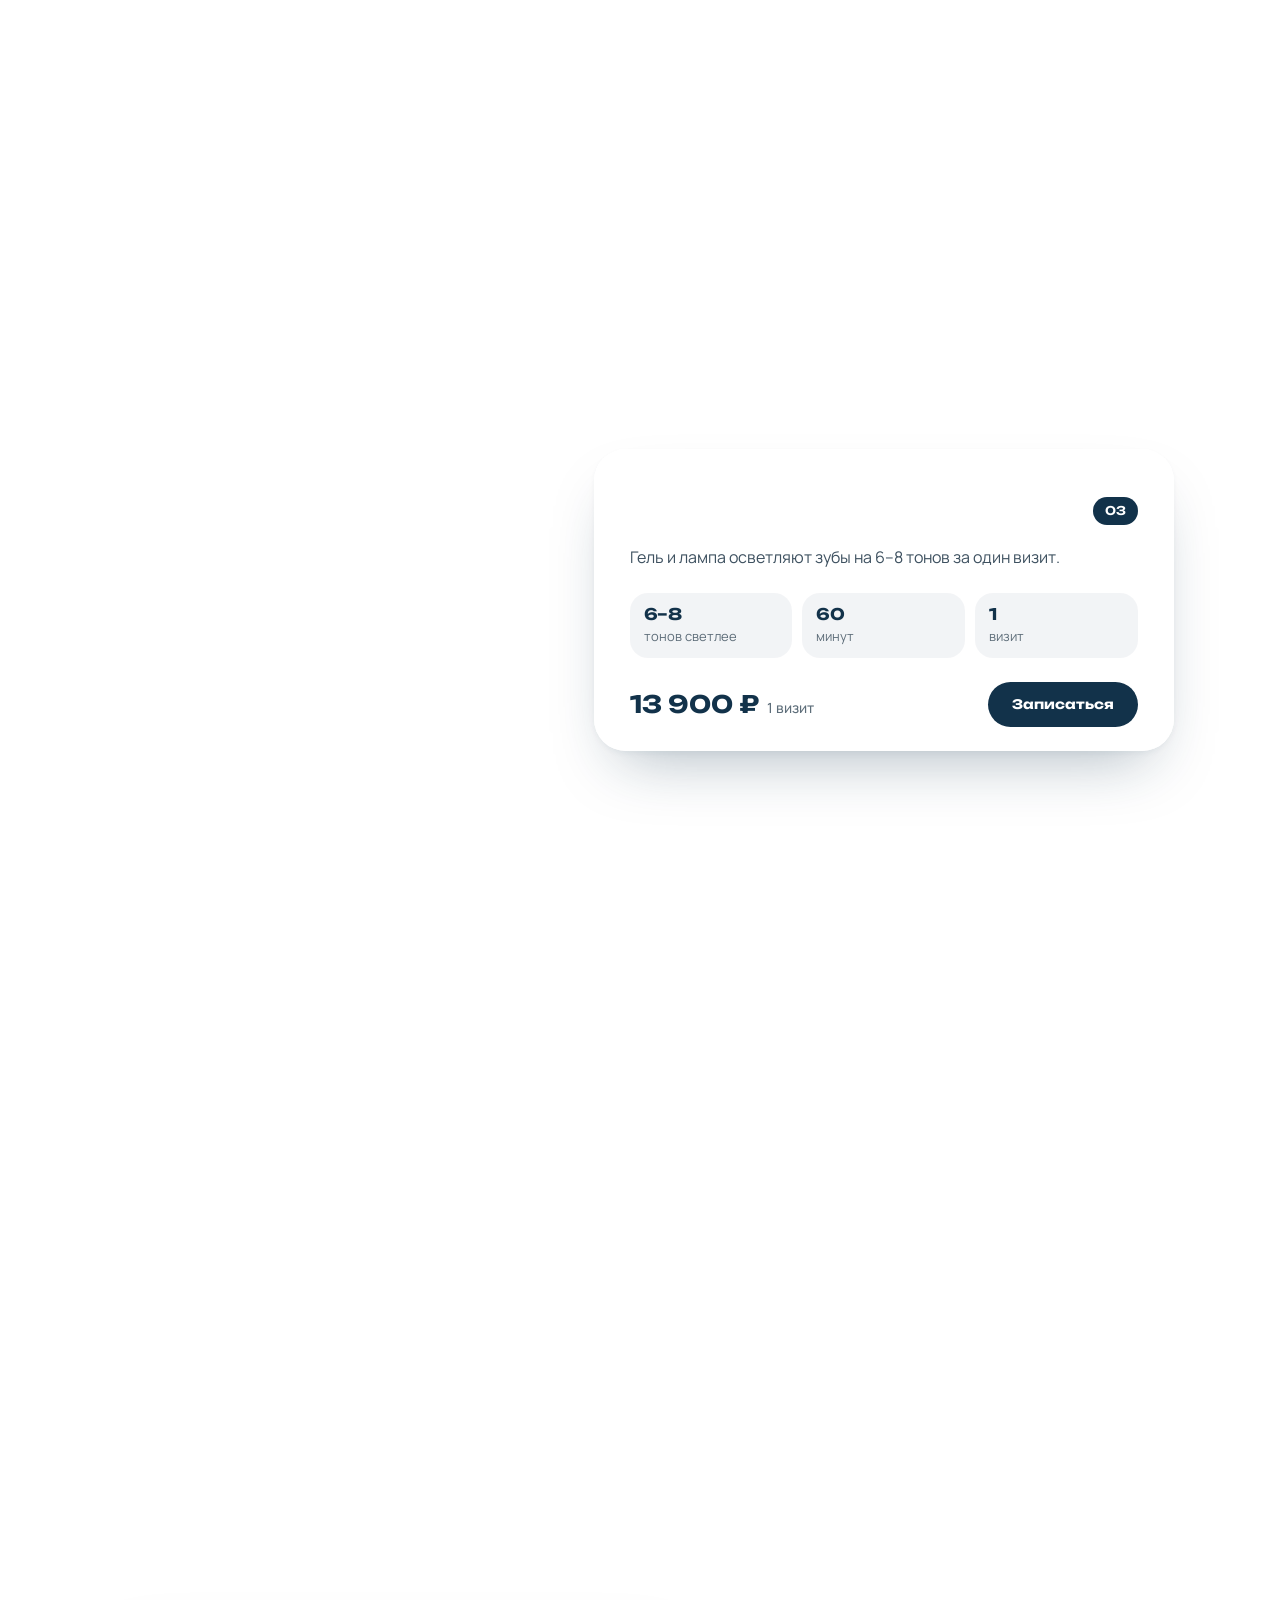
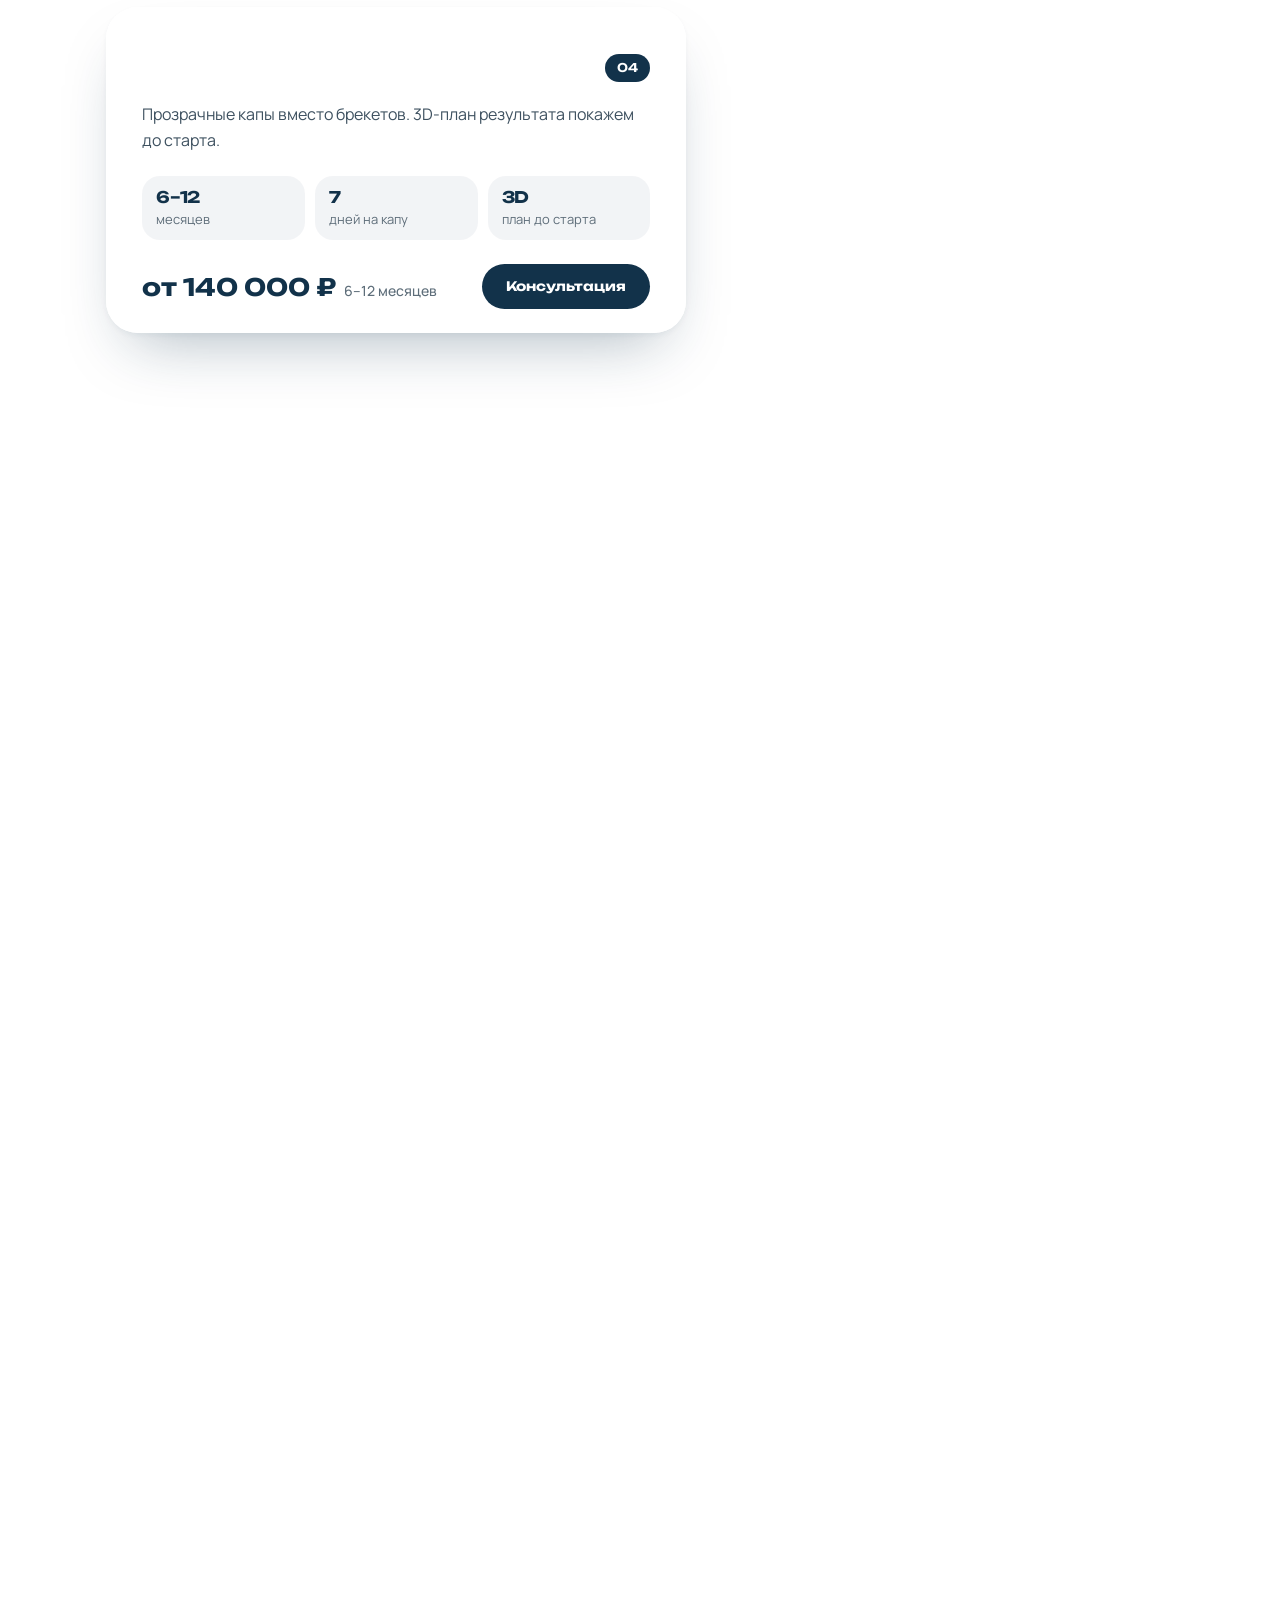
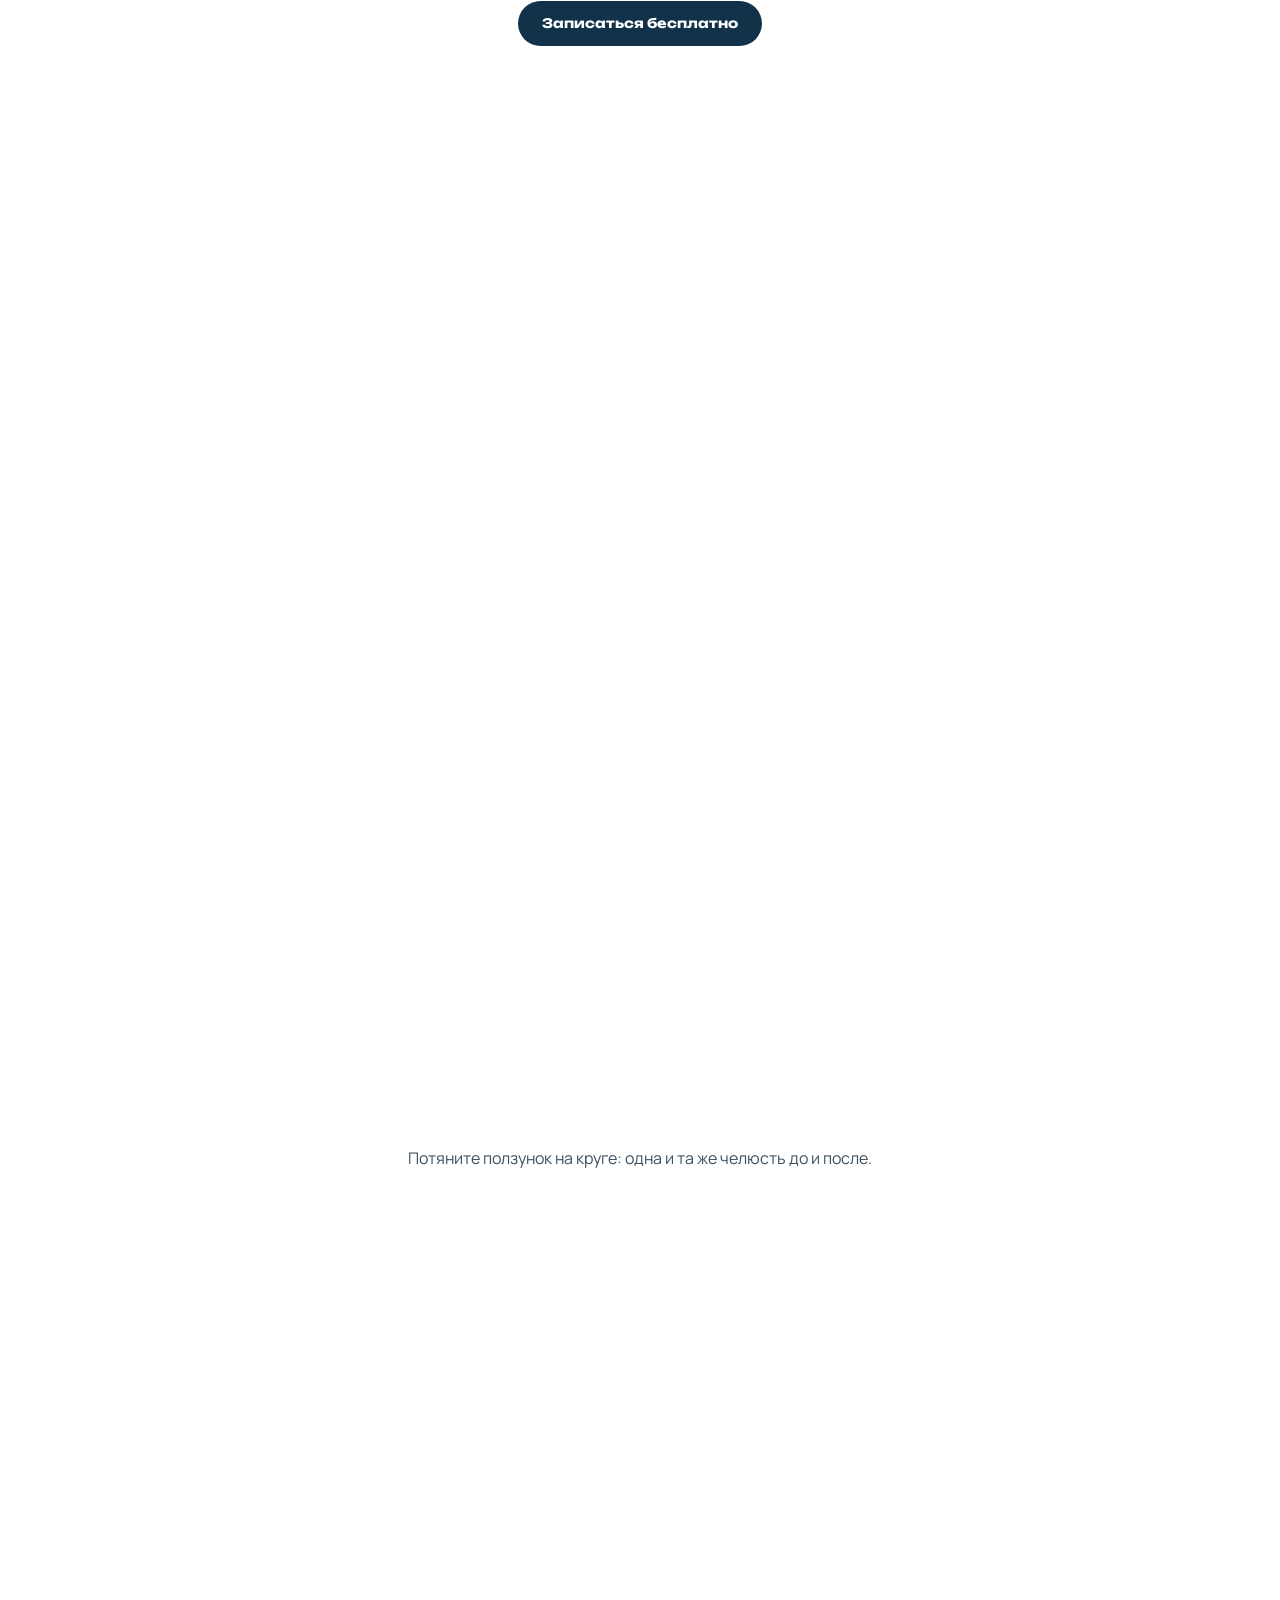
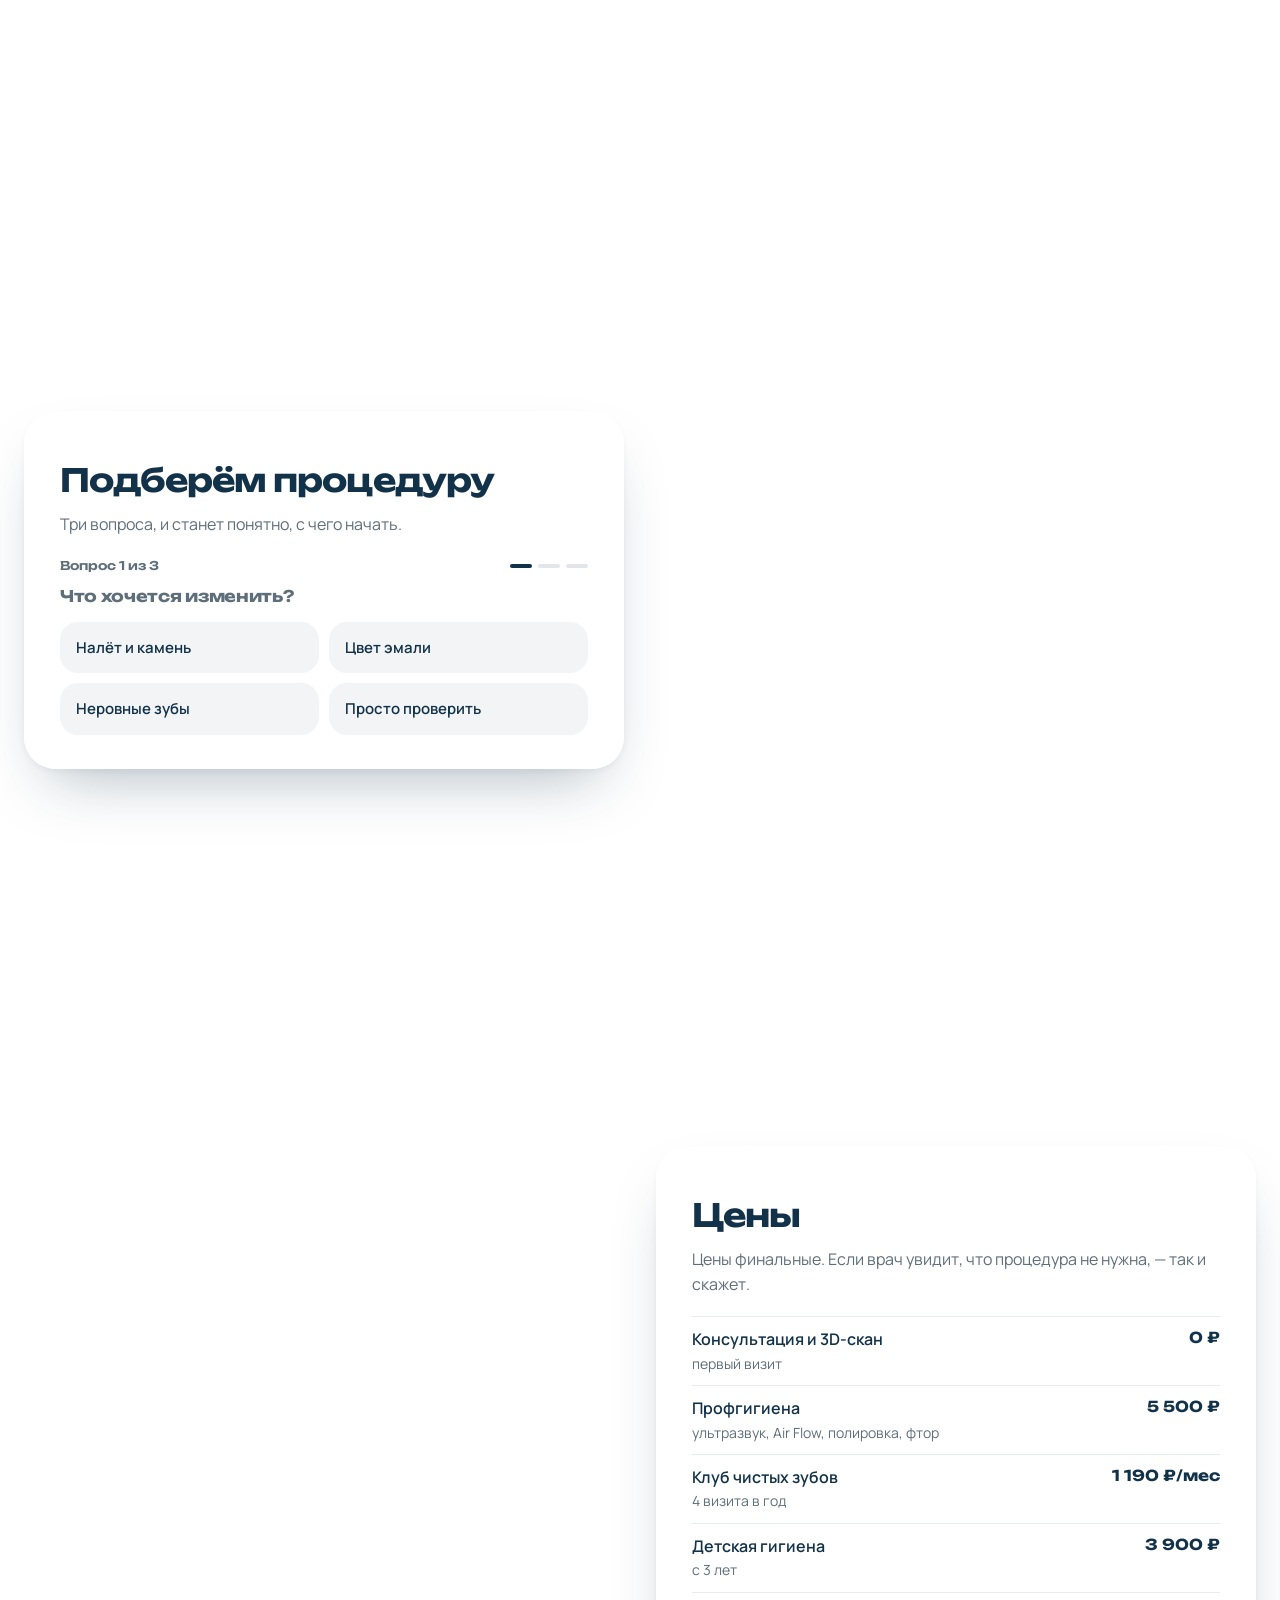
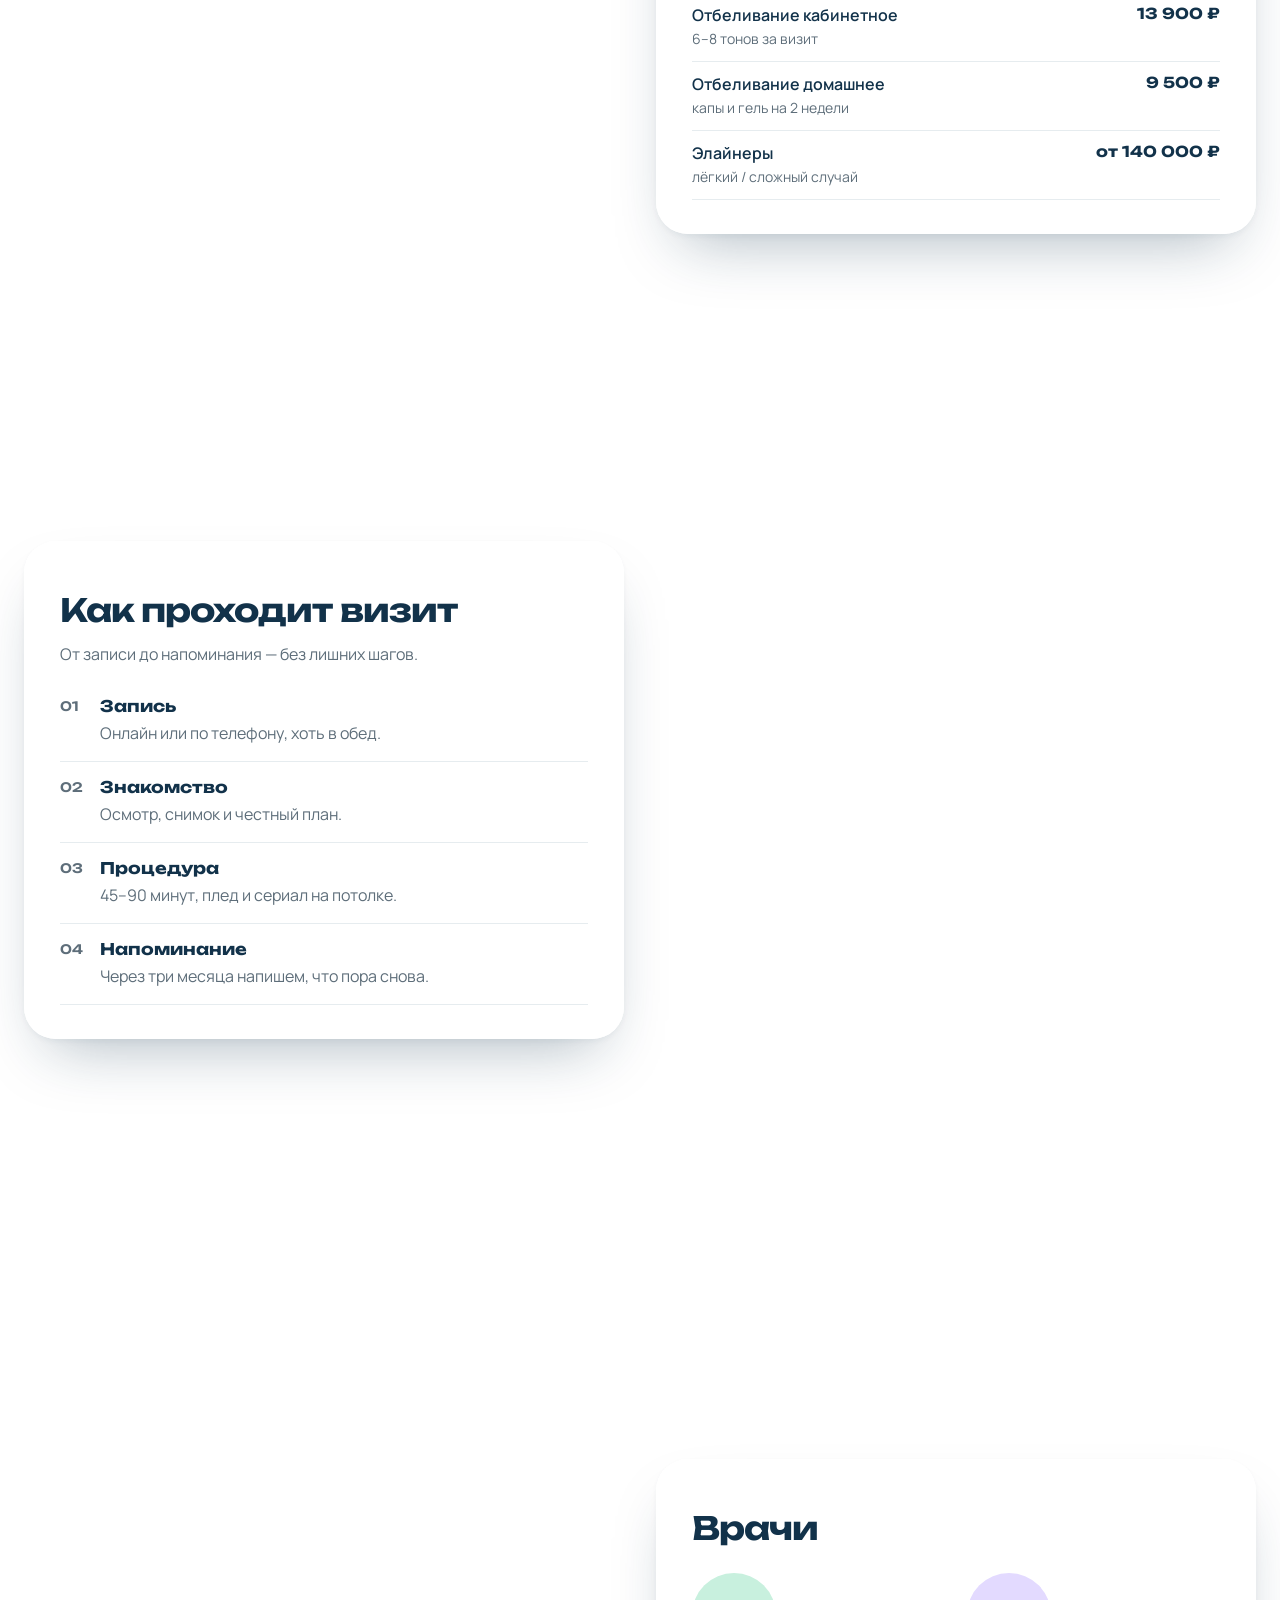
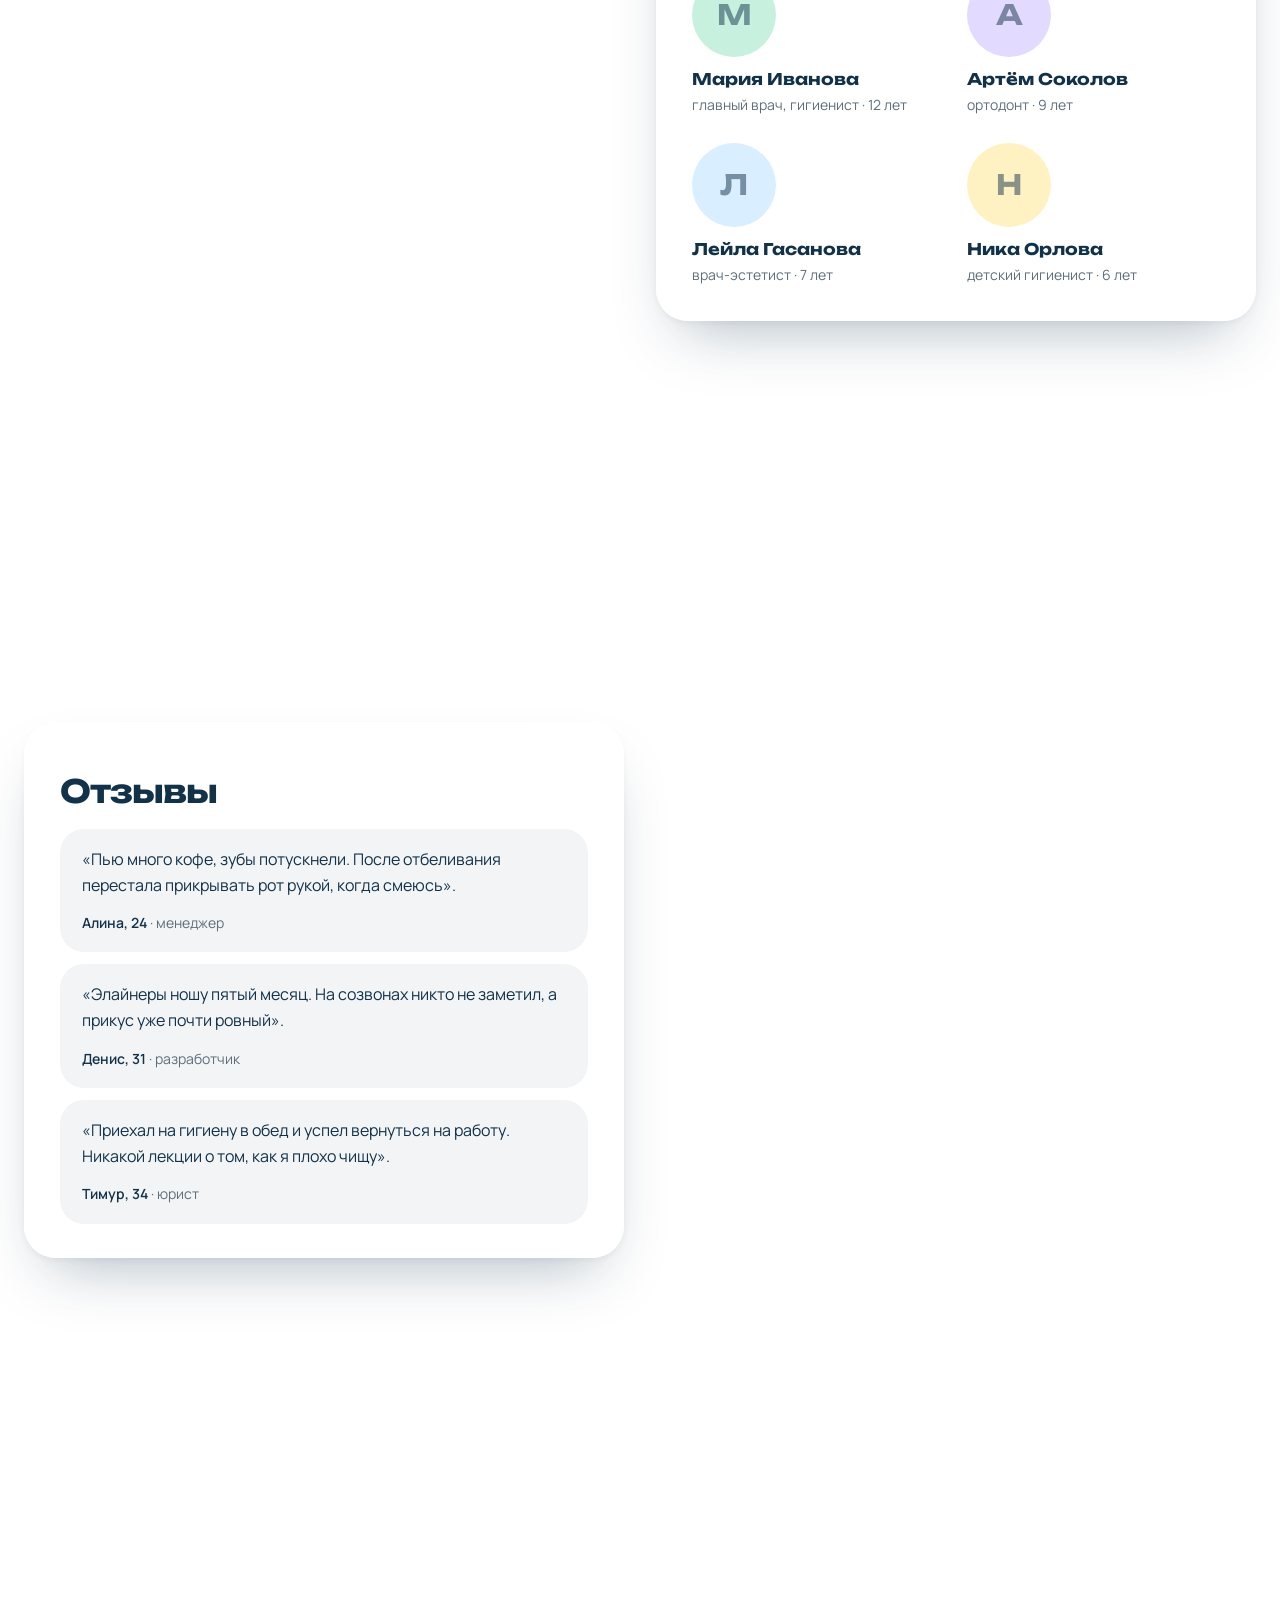
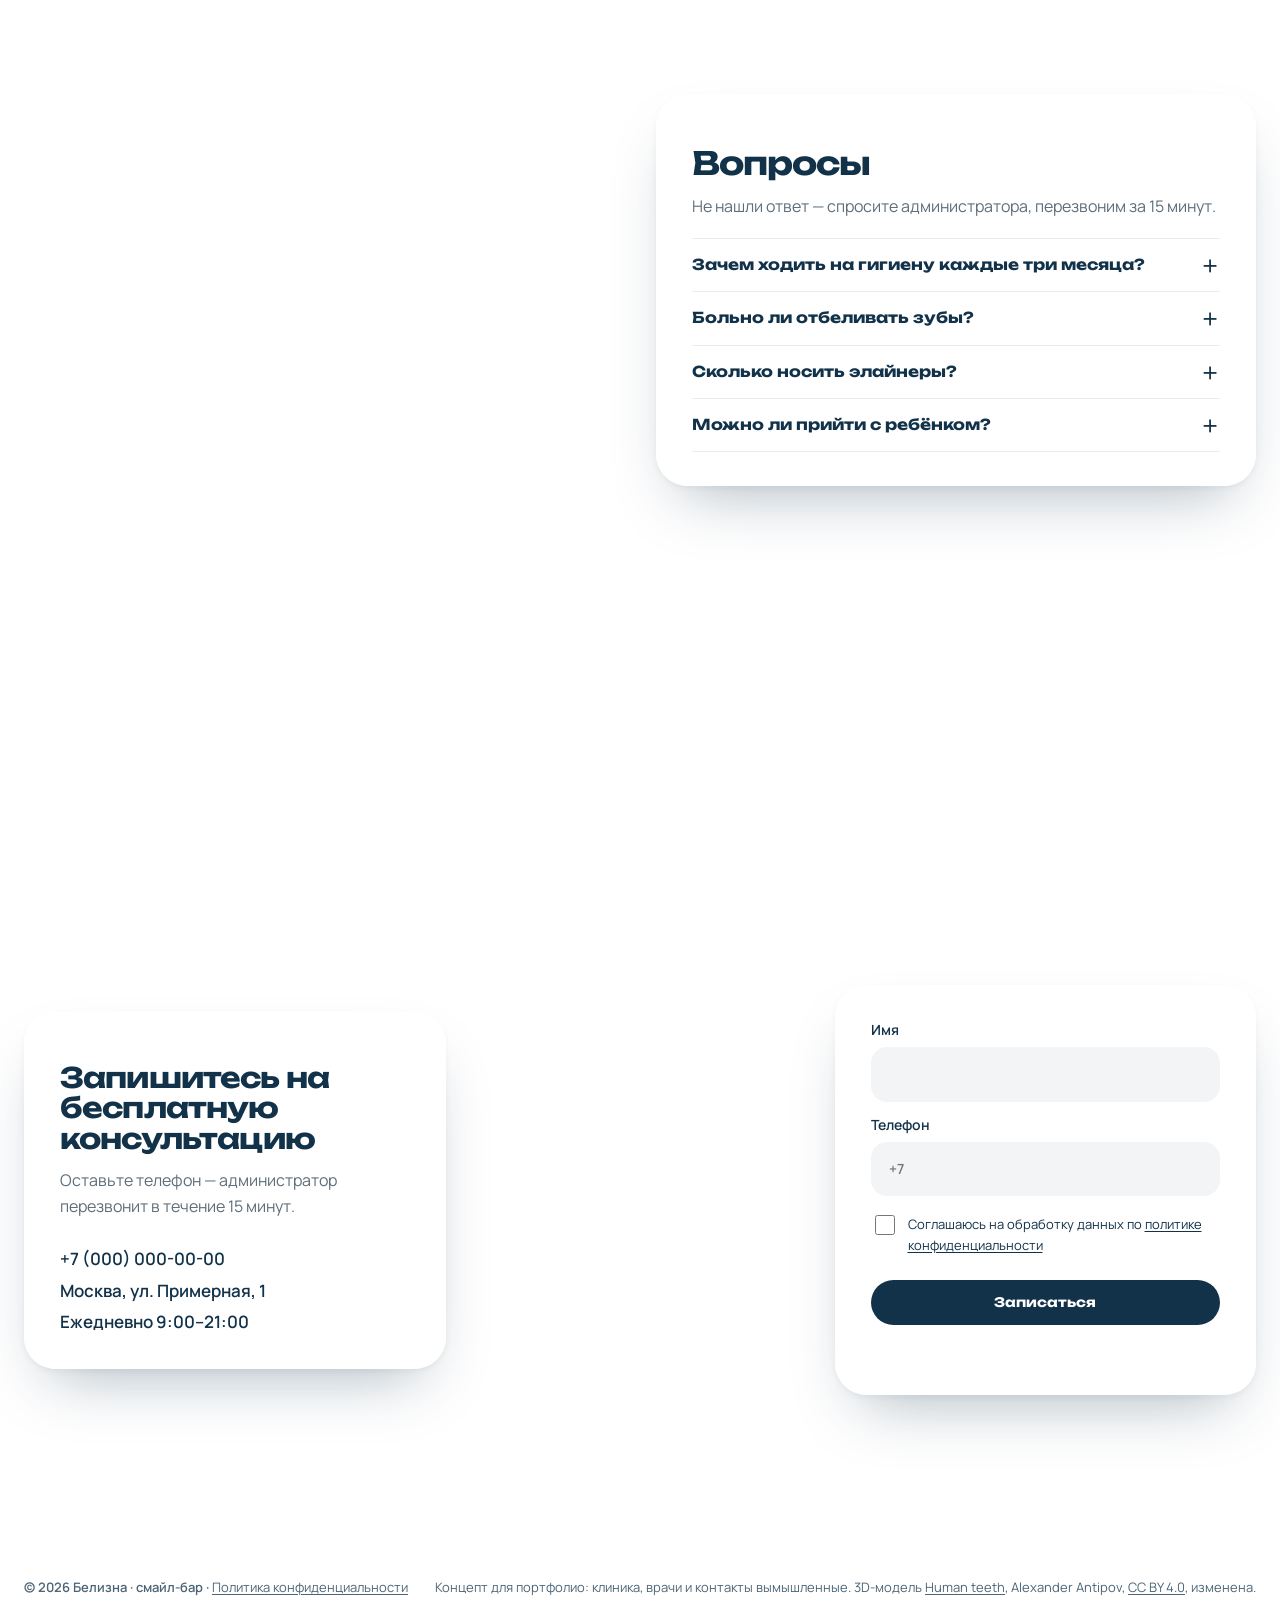
==== commit 599f2e36: "Модель легче на 42% (1095 → 636 КБ): текстуры 1024, без касательных; версия файлов 20261118b Co-Auth" ====
--- a/index.html
+++ b/index.html
@@ -5,10 +5,10 @@
 <meta name="viewport" content="width=device-width, initial-scale=1, viewport-fit=cover">
 <title>Белизна — смайл-бар профилактической стоматологии</title>
 <link rel="icon" href="data:image/svg+xml,<svg xmlns='http://www.w3.org/2000/svg' viewBox='0 0 32 32'><circle cx='16' cy='16' r='16' fill='%2312324A'/><g transform='translate(3.2 3.6) scale(.8)'><path fill='%23fff' d='M11 7.5c-3.4 0-5.5 2.7-5.5 6 0 2.6.9 4.4 1.7 6.6.7 2 .9 5.4 2.6 5.4 2.1 0 1.8-5.3 6.2-5.3s4.1 5.3 6.2 5.3c1.7 0 1.9-3.4 2.6-5.4.8-2.2 1.7-4 1.7-6.6 0-3.3-2.1-6-5.5-6-2.1 0-3.2 1-5 1s-2.9-1-5-1z'/><path fill='none' stroke='%2312324A' stroke-width='2' stroke-linecap='round' d='M11.2 12.6c1.2 2.5 3 3.7 4.8 3.7s3.6-1.2 4.8-3.7'/></g></svg>">
-<link rel="apple-touch-icon" href="apple-touch-icon.png?v=20261118a">
-<link rel="preload" href="model.glb?v=20261118a" as="fetch" crossorigin>
-<link rel="preload" href="vendor/fonts/manrope-cyrillic.woff2?v=20261118a" as="font" type="font/woff2" crossorigin>
-<link rel="preload" href="vendor/fonts/unbounded-cyrillic.woff2?v=20261118a" as="font" type="font/woff2" crossorigin>
+<link rel="apple-touch-icon" href="apple-touch-icon.png?v=20261118b">
+<link rel="preload" href="model.glb?v=20261118b" as="fetch" crossorigin>
+<link rel="preload" href="vendor/fonts/manrope-cyrillic.woff2?v=20261118b" as="font" type="font/woff2" crossorigin>
+<link rel="preload" href="vendor/fonts/unbounded-cyrillic.woff2?v=20261118b" as="font" type="font/woff2" crossorigin>
 <meta name="description" content="Смайл-бар «Белизна»: профгигиена, отбеливание и элайнеры. Покажем на 3D-модели челюсти, как это работает. Цены, врачи, запись.">
 <meta property="og:type" content="website">
 <meta property="og:title" content="Белизна — смайл-бар">
@@ -30,12 +30,12 @@
 <noscript><style>.loader { display: none !important; } .intro > *, .hint { opacity: 1 !important; translate: none !important; }</style></noscript>
 <style>
 /* Шрифты лежат на сайте (vendor/fonts), без запросов к Google */
-@font-face { font-family: "Manrope"; font-style: normal; font-weight: 400 600; font-display: swap; src: url(vendor/fonts/manrope-cyrillic.woff2?v=20261118a) format("woff2"); unicode-range: U+0301, U+0400-045F, U+0490-0491, U+04B0-04B1, U+2116; }
-@font-face { font-family: "Manrope"; font-style: normal; font-weight: 400 600; font-display: swap; src: url(vendor/fonts/manrope-latin-ext.woff2?v=20261118a) format("woff2"); unicode-range: U+0100-02BA, U+02BD-02C5, U+02C7-02CC, U+02CE-02D7, U+02DD-02FF, U+0304, U+0308, U+0329, U+1D00-1DBF, U+1E00-1E9F, U+1EF2-1EFF, U+2020, U+20A0-20AB, U+20AD-20C4, U+2113, U+2C60-2C7F, U+A720-A7FF; }
-@font-face { font-family: "Manrope"; font-style: normal; font-weight: 400 600; font-display: swap; src: url(vendor/fonts/manrope-latin.woff2?v=20261118a) format("woff2"); unicode-range: U+0000-00FF, U+0131, U+0152-0153, U+02BB-02BC, U+02C6, U+02DA, U+02DC, U+0304, U+0308, U+0329, U+2000-206F, U+20AC, U+2122, U+2191, U+2193, U+2212, U+2215, U+FEFF, U+FFFD; }
-@font-face { font-family: "Unbounded"; font-style: normal; font-weight: 500 700; font-display: swap; src: url(vendor/fonts/unbounded-cyrillic.woff2?v=20261118a) format("woff2"); unicode-range: U+0301, U+0400-045F, U+0490-0491, U+04B0-04B1, U+2116; }
-@font-face { font-family: "Unbounded"; font-style: normal; font-weight: 500 700; font-display: swap; src: url(vendor/fonts/unbounded-latin-ext.woff2?v=20261118a) format("woff2"); unicode-range: U+0100-02BA, U+02BD-02C5, U+02C7-02CC, U+02CE-02D7, U+02DD-02FF, U+0304, U+0308, U+0329, U+1D00-1DBF, U+1E00-1E9F, U+1EF2-1EFF, U+2020, U+20A0-20AB, U+20AD-20C4, U+2113, U+2C60-2C7F, U+A720-A7FF; }
-@font-face { font-family: "Unbounded"; font-style: normal; font-weight: 500 700; font-display: swap; src: url(vendor/fonts/unbounded-latin.woff2?v=20261118a) format("woff2"); unicode-range: U+0000-00FF, U+0131, U+0152-0153, U+02BB-02BC, U+02C6, U+02DA, U+02DC, U+0304, U+0308, U+0329, U+2000-206F, U+20AC, U+2122, U+2191, U+2193, U+2212, U+2215, U+FEFF, U+FFFD; }
+@font-face { font-family: "Manrope"; font-style: normal; font-weight: 400 600; font-display: swap; src: url(vendor/fonts/manrope-cyrillic.woff2?v=20261118b) format("woff2"); unicode-range: U+0301, U+0400-045F, U+0490-0491, U+04B0-04B1, U+2116; }
+@font-face { font-family: "Manrope"; font-style: normal; font-weight: 400 600; font-display: swap; src: url(vendor/fonts/manrope-latin-ext.woff2?v=20261118b) format("woff2"); unicode-range: U+0100-02BA, U+02BD-02C5, U+02C7-02CC, U+02CE-02D7, U+02DD-02FF, U+0304, U+0308, U+0329, U+1D00-1DBF, U+1E00-1E9F, U+1EF2-1EFF, U+2020, U+20A0-20AB, U+20AD-20C4, U+2113, U+2C60-2C7F, U+A720-A7FF; }
+@font-face { font-family: "Manrope"; font-style: normal; font-weight: 400 600; font-display: swap; src: url(vendor/fonts/manrope-latin.woff2?v=20261118b) format("woff2"); unicode-range: U+0000-00FF, U+0131, U+0152-0153, U+02BB-02BC, U+02C6, U+02DA, U+02DC, U+0304, U+0308, U+0329, U+2000-206F, U+20AC, U+2122, U+2191, U+2193, U+2212, U+2215, U+FEFF, U+FFFD; }
+@font-face { font-family: "Unbounded"; font-style: normal; font-weight: 500 700; font-display: swap; src: url(vendor/fonts/unbounded-cyrillic.woff2?v=20261118b) format("woff2"); unicode-range: U+0301, U+0400-045F, U+0490-0491, U+04B0-04B1, U+2116; }
+@font-face { font-family: "Unbounded"; font-style: normal; font-weight: 500 700; font-display: swap; src: url(vendor/fonts/unbounded-latin-ext.woff2?v=20261118b) format("woff2"); unicode-range: U+0100-02BA, U+02BD-02C5, U+02C7-02CC, U+02CE-02D7, U+02DD-02FF, U+0304, U+0308, U+0329, U+1D00-1DBF, U+1E00-1E9F, U+1EF2-1EFF, U+2020, U+20A0-20AB, U+20AD-20C4, U+2113, U+2C60-2C7F, U+A720-A7FF; }
+@font-face { font-family: "Unbounded"; font-style: normal; font-weight: 500 700; font-display: swap; src: url(vendor/fonts/unbounded-latin.woff2?v=20261118b) format("woff2"); unicode-range: U+0000-00FF, U+0131, U+0152-0153, U+02BB-02BC, U+02C6, U+02DA, U+02DC, U+0304, U+0308, U+0329, U+2000-206F, U+20AC, U+2122, U+2191, U+2193, U+2212, U+2215, U+FEFF, U+FFFD; }
 :root { --card-shadow: inset 0 0 0 1px rgb(255 255 255 / .75), 0 2px 6px rgb(18 50 74 / .05), 0 30px 64px -26px rgb(18 50 74 / .36); }
 :root { --spring: cubic-bezier(.34, 1.56, .64, 1); }
 *, *::before, *::after { box-sizing: border-box; }
@@ -1186,8 +1186,8 @@
 })();
 </script>
 
-<script src="vendor/three.min.js?v=20261118a"></script>
-<script src="vendor/GLTFLoader.js?v=20261118a"></script>
+<script src="vendor/three.min.js?v=20261118b"></script>
+<script src="vendor/GLTFLoader.js?v=20261118b"></script>
 <script>
 (function () {
   if (!window.THREE || !THREE.GLTFLoader) { window.siteFail("3D не запустилось: не загрузилась библиотека, THREE=" + typeof window.THREE + ", GLTFLoader=" + typeof (window.THREE && THREE.GLTFLoader)); return; }
@@ -1365,7 +1365,7 @@
 
   // Модель лежит отдельным файлом model.glb: качается параллельно скриптам (см. preload в начале страницы) и кэшируется сама по себе
   var loader = new THREE.GLTFLoader(), fail = function (e) { console.error("Модель не загрузилась", e); window.siteFail("3D не запустилось: не загрузилась модель"); };
-  loader.load("model.glb?v=20261118a", build, undefined, fail);
+  loader.load("model.glb?v=20261118b", build, undefined, fail);
 
   function build(gltf) {
     var root = gltf.scene, gumsMesh = null, teethMesh = null;
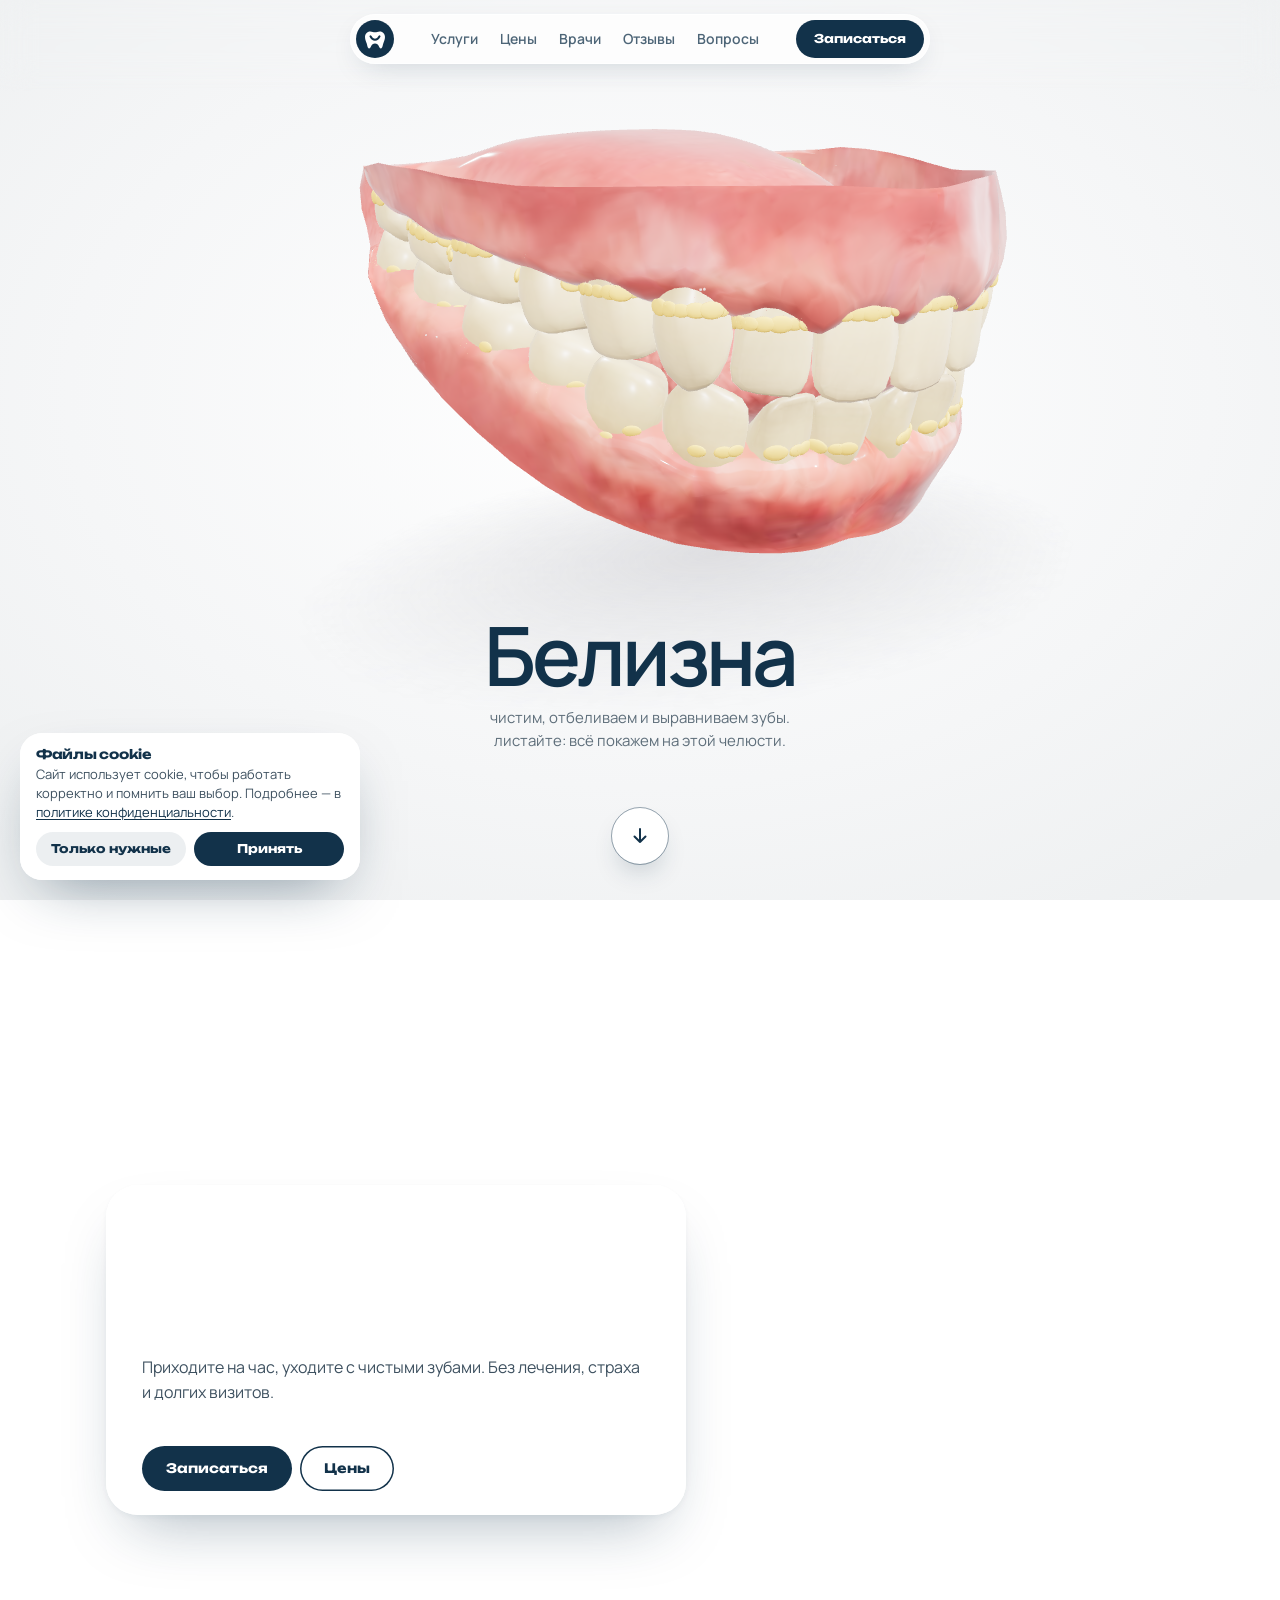
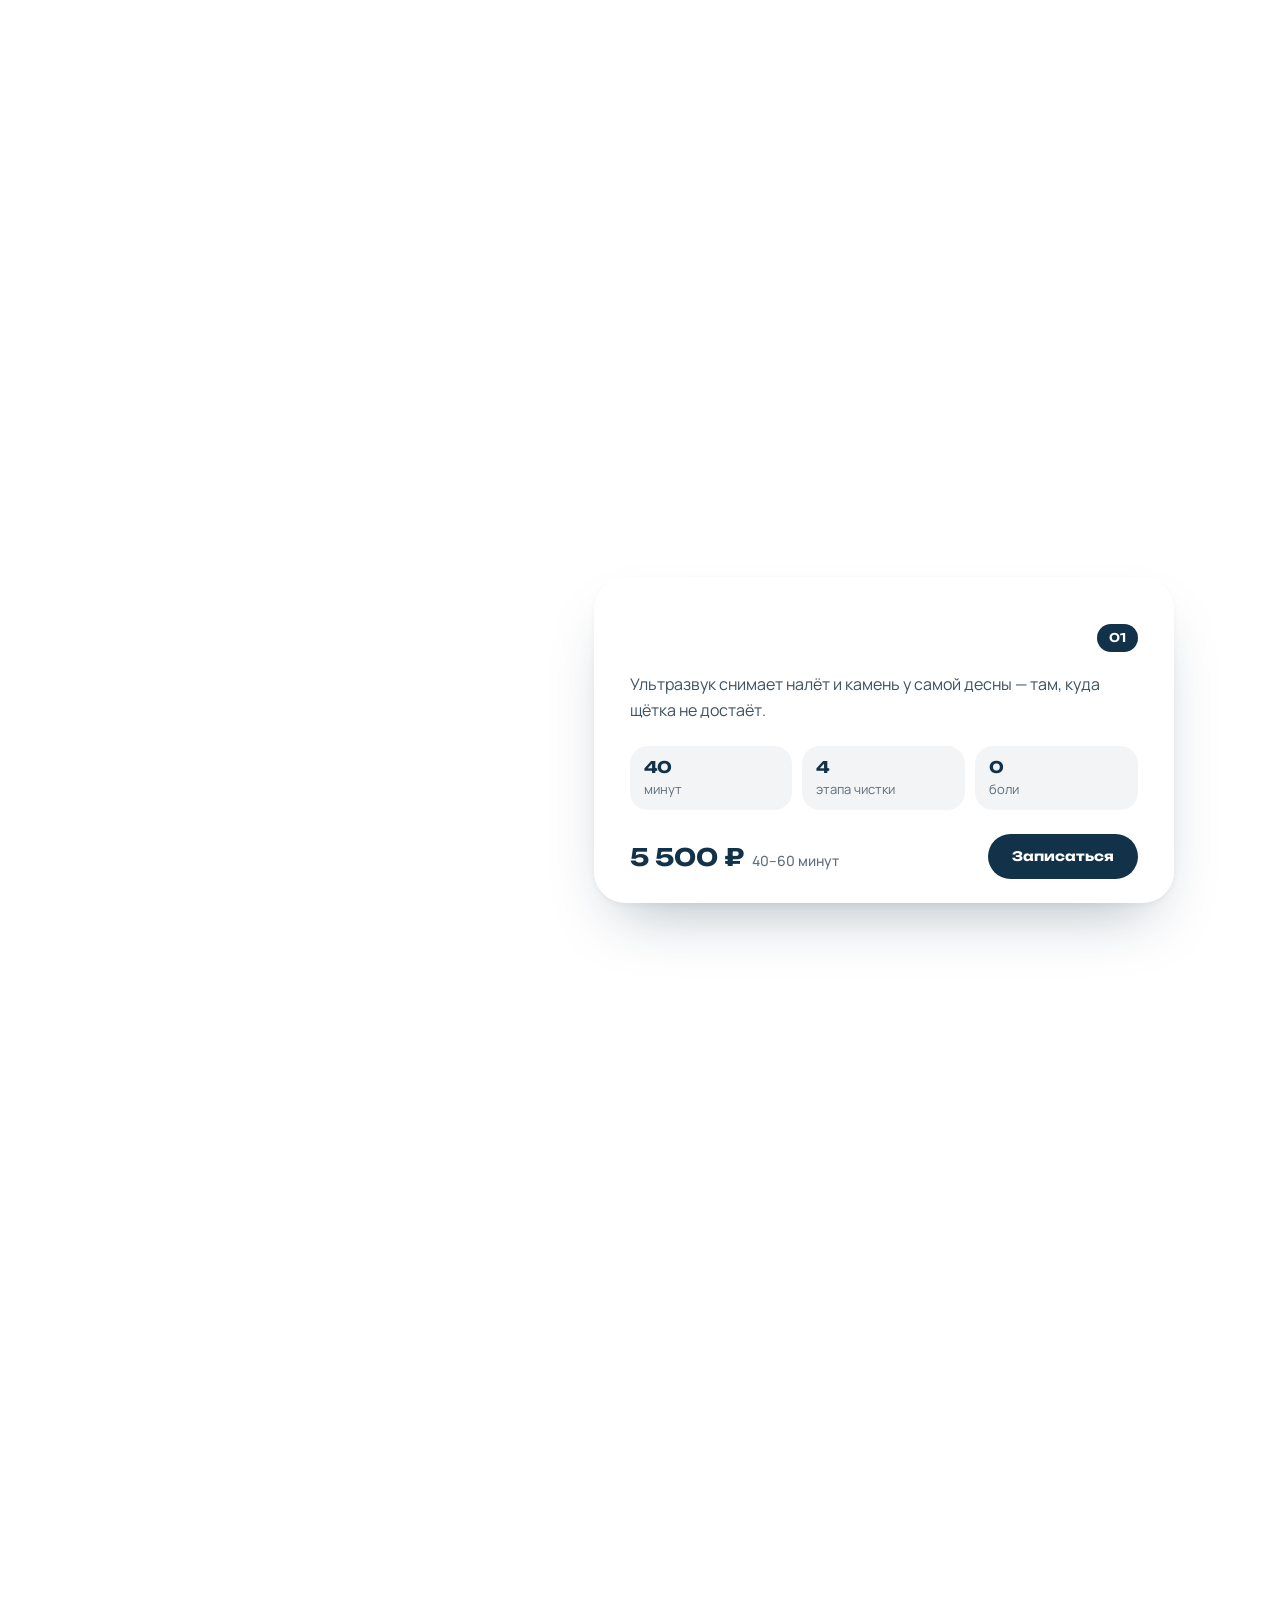
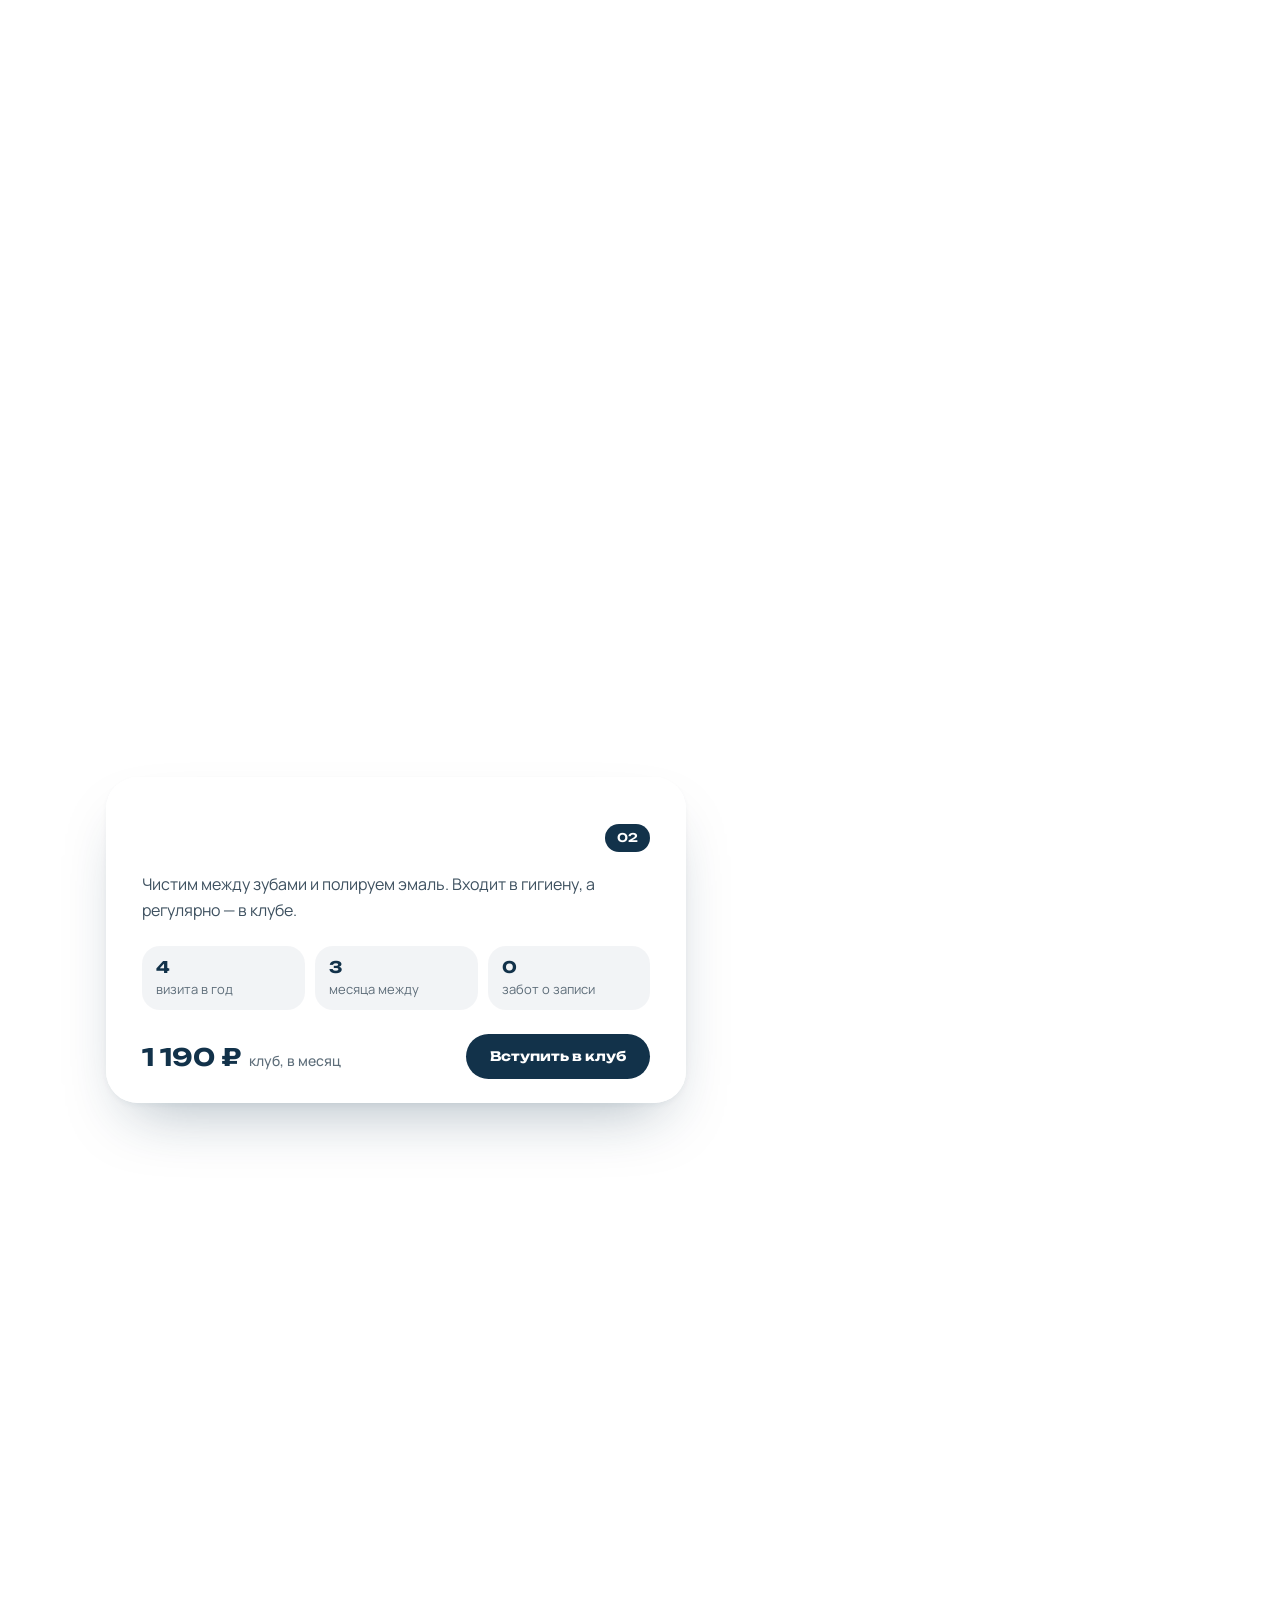
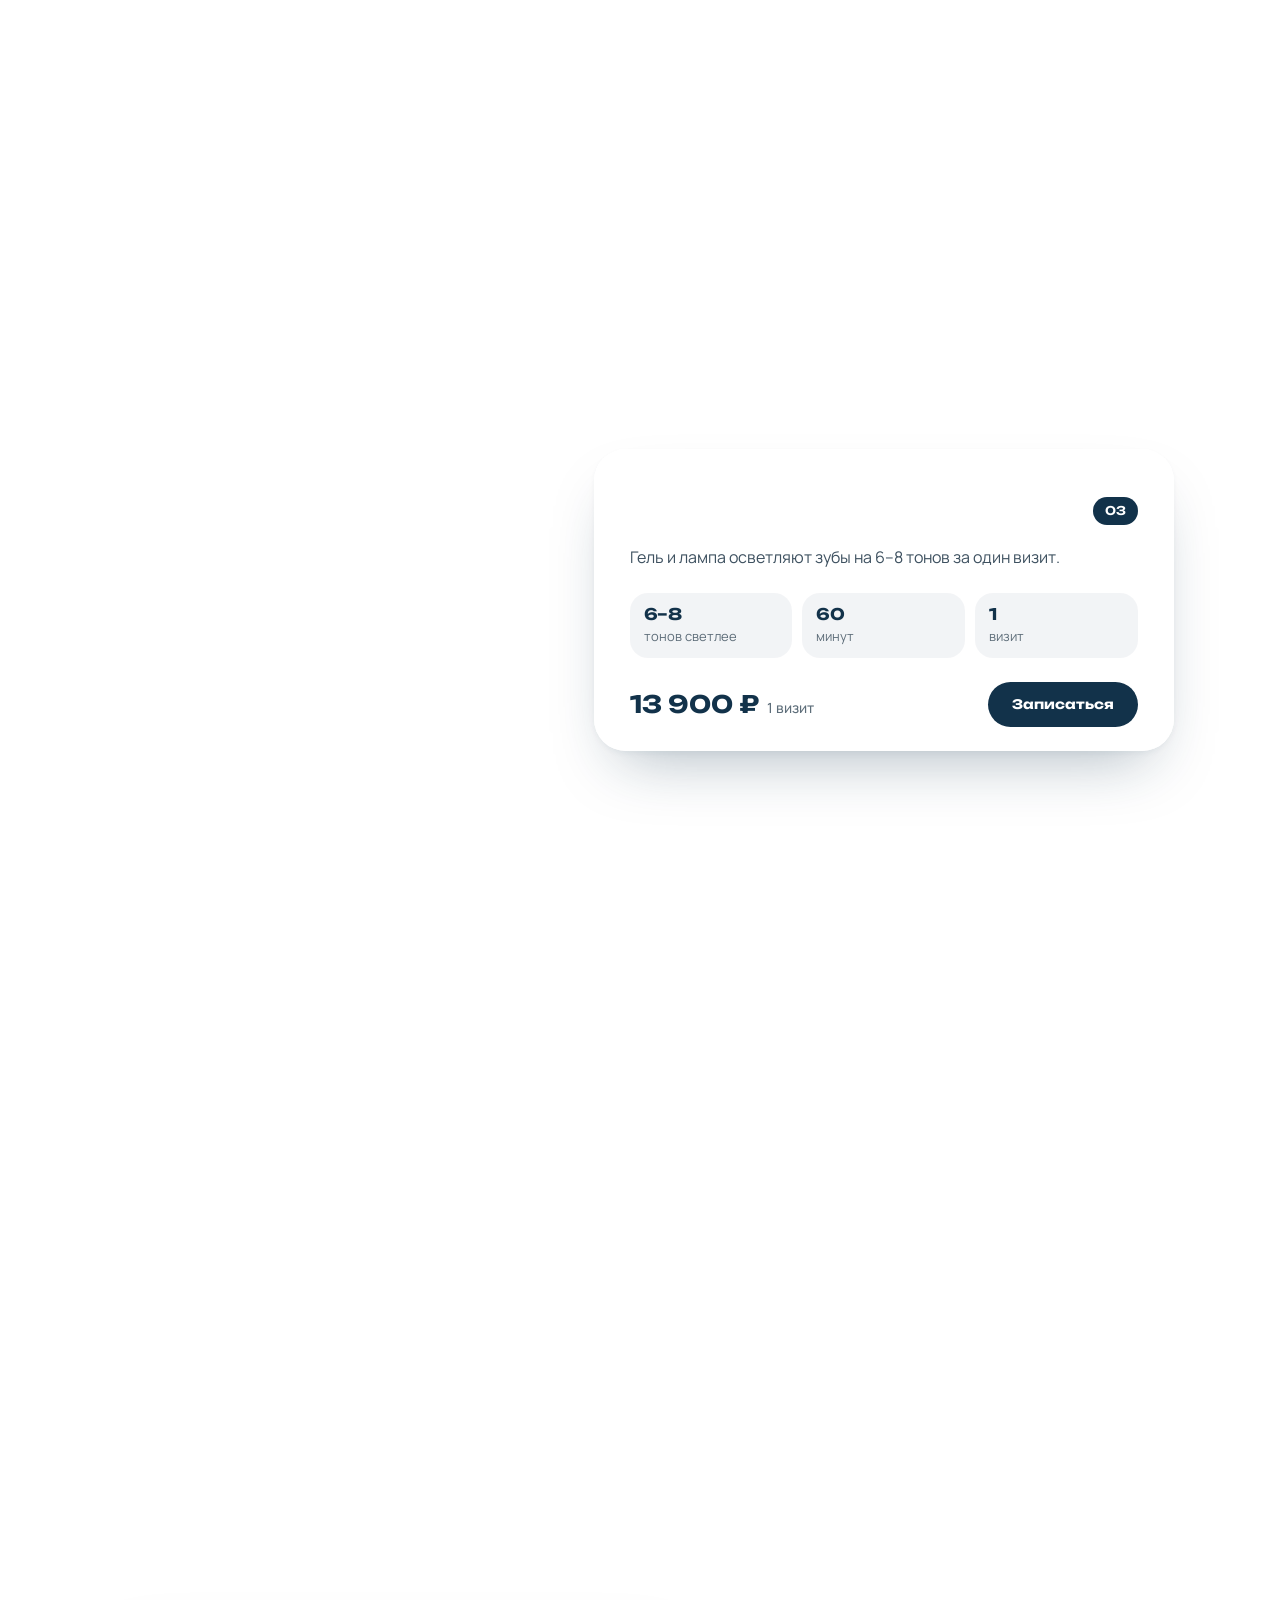
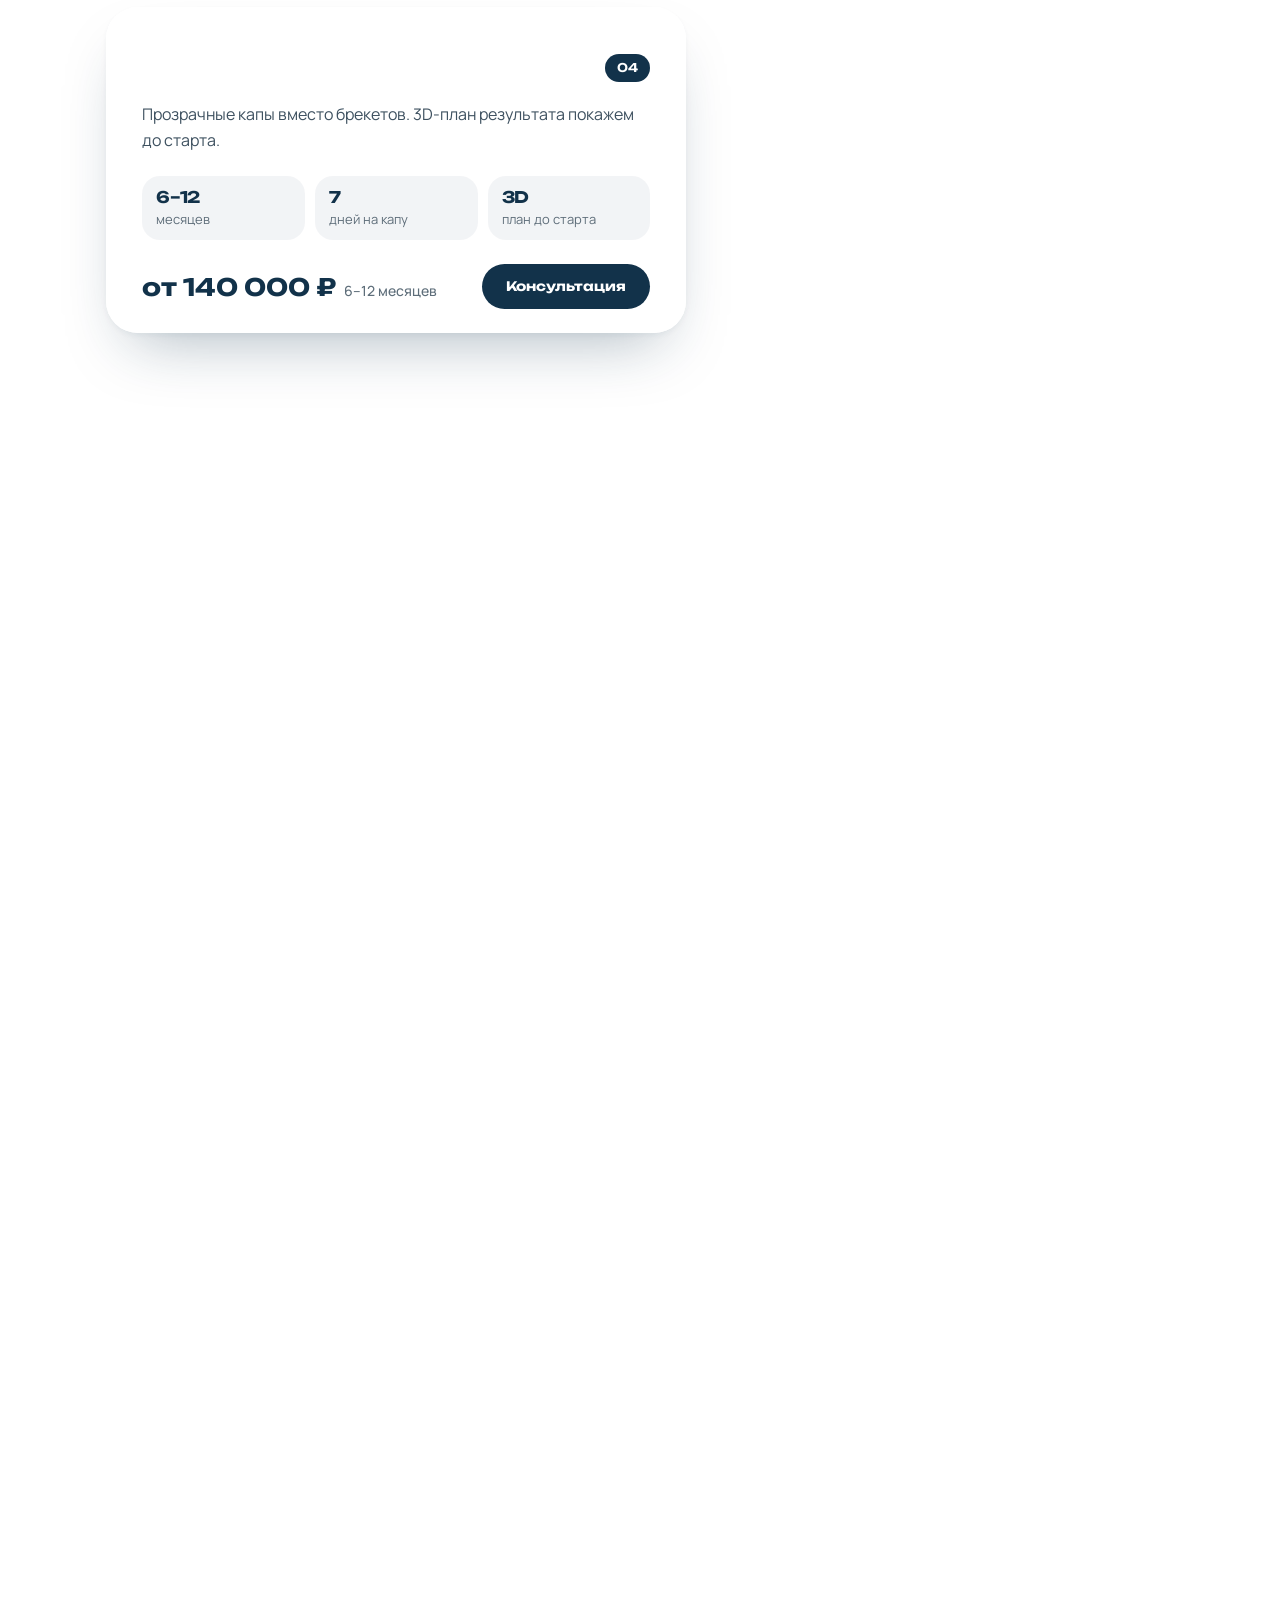
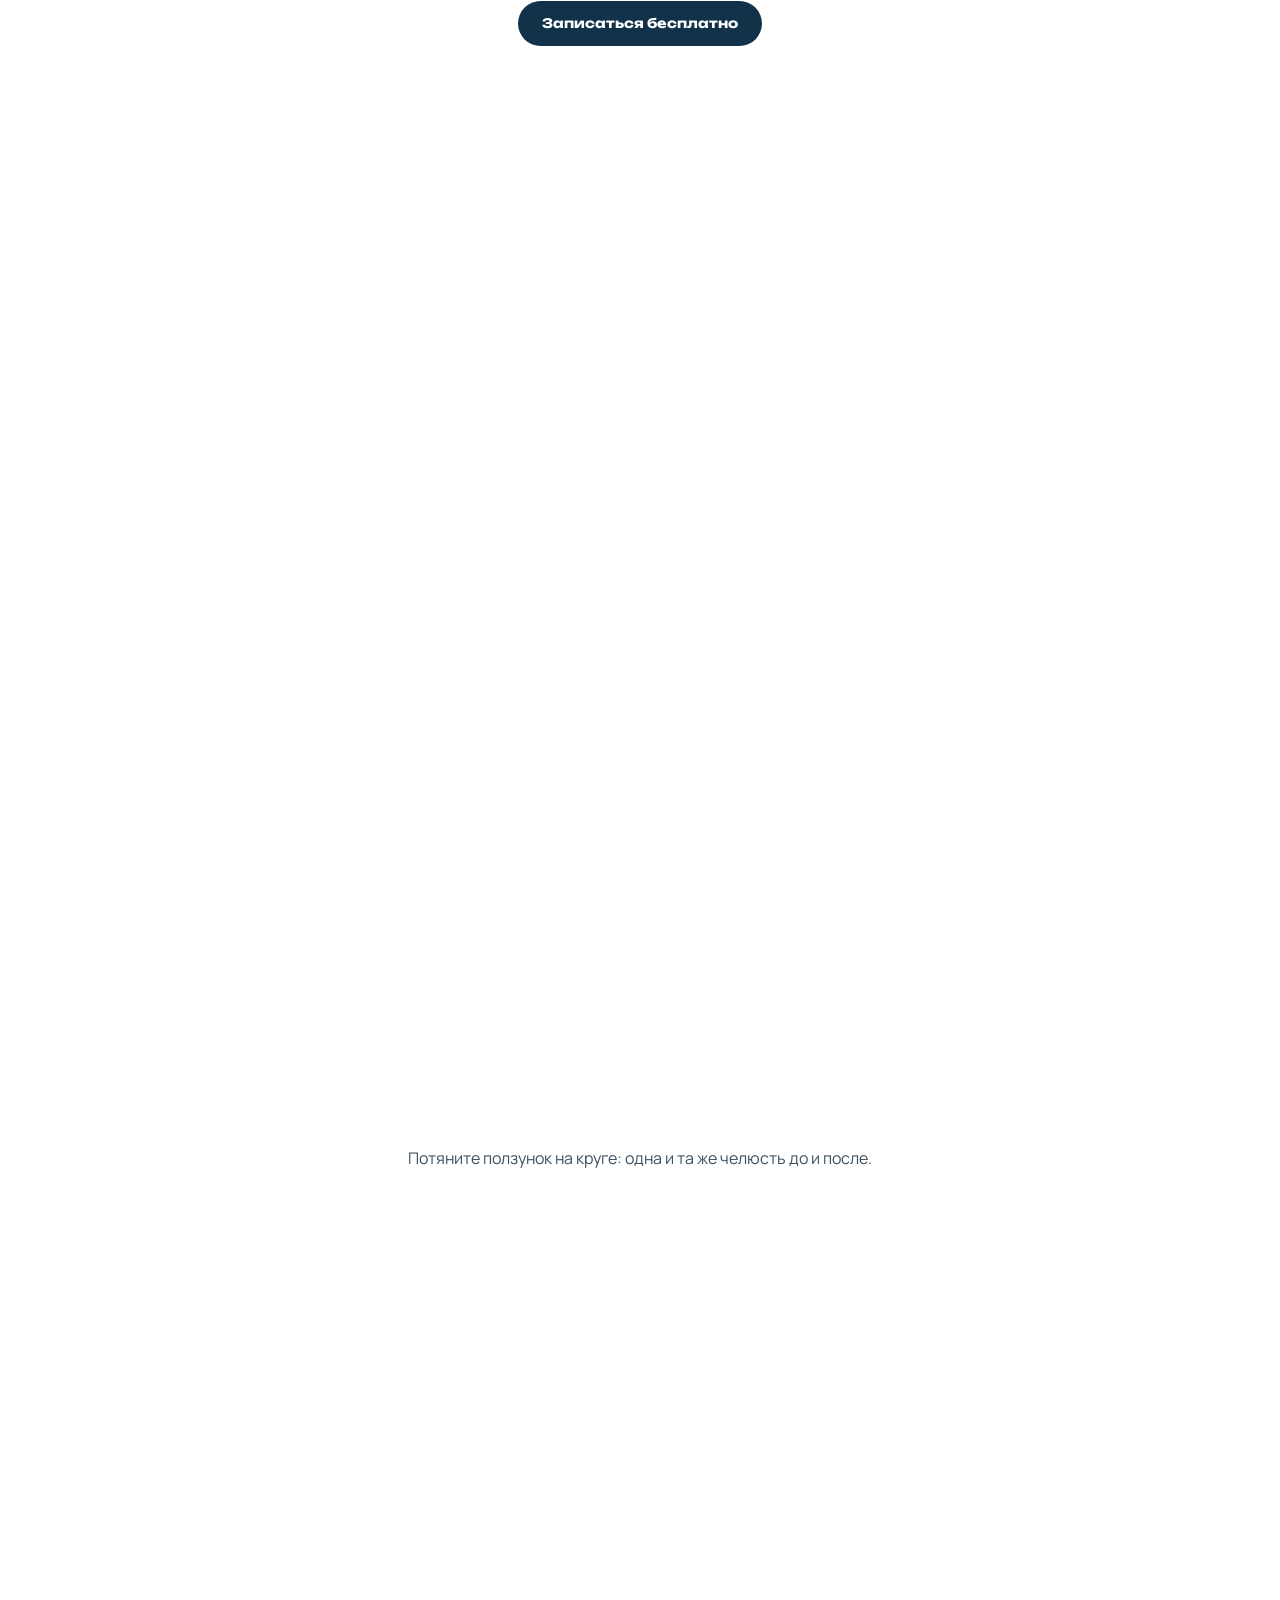
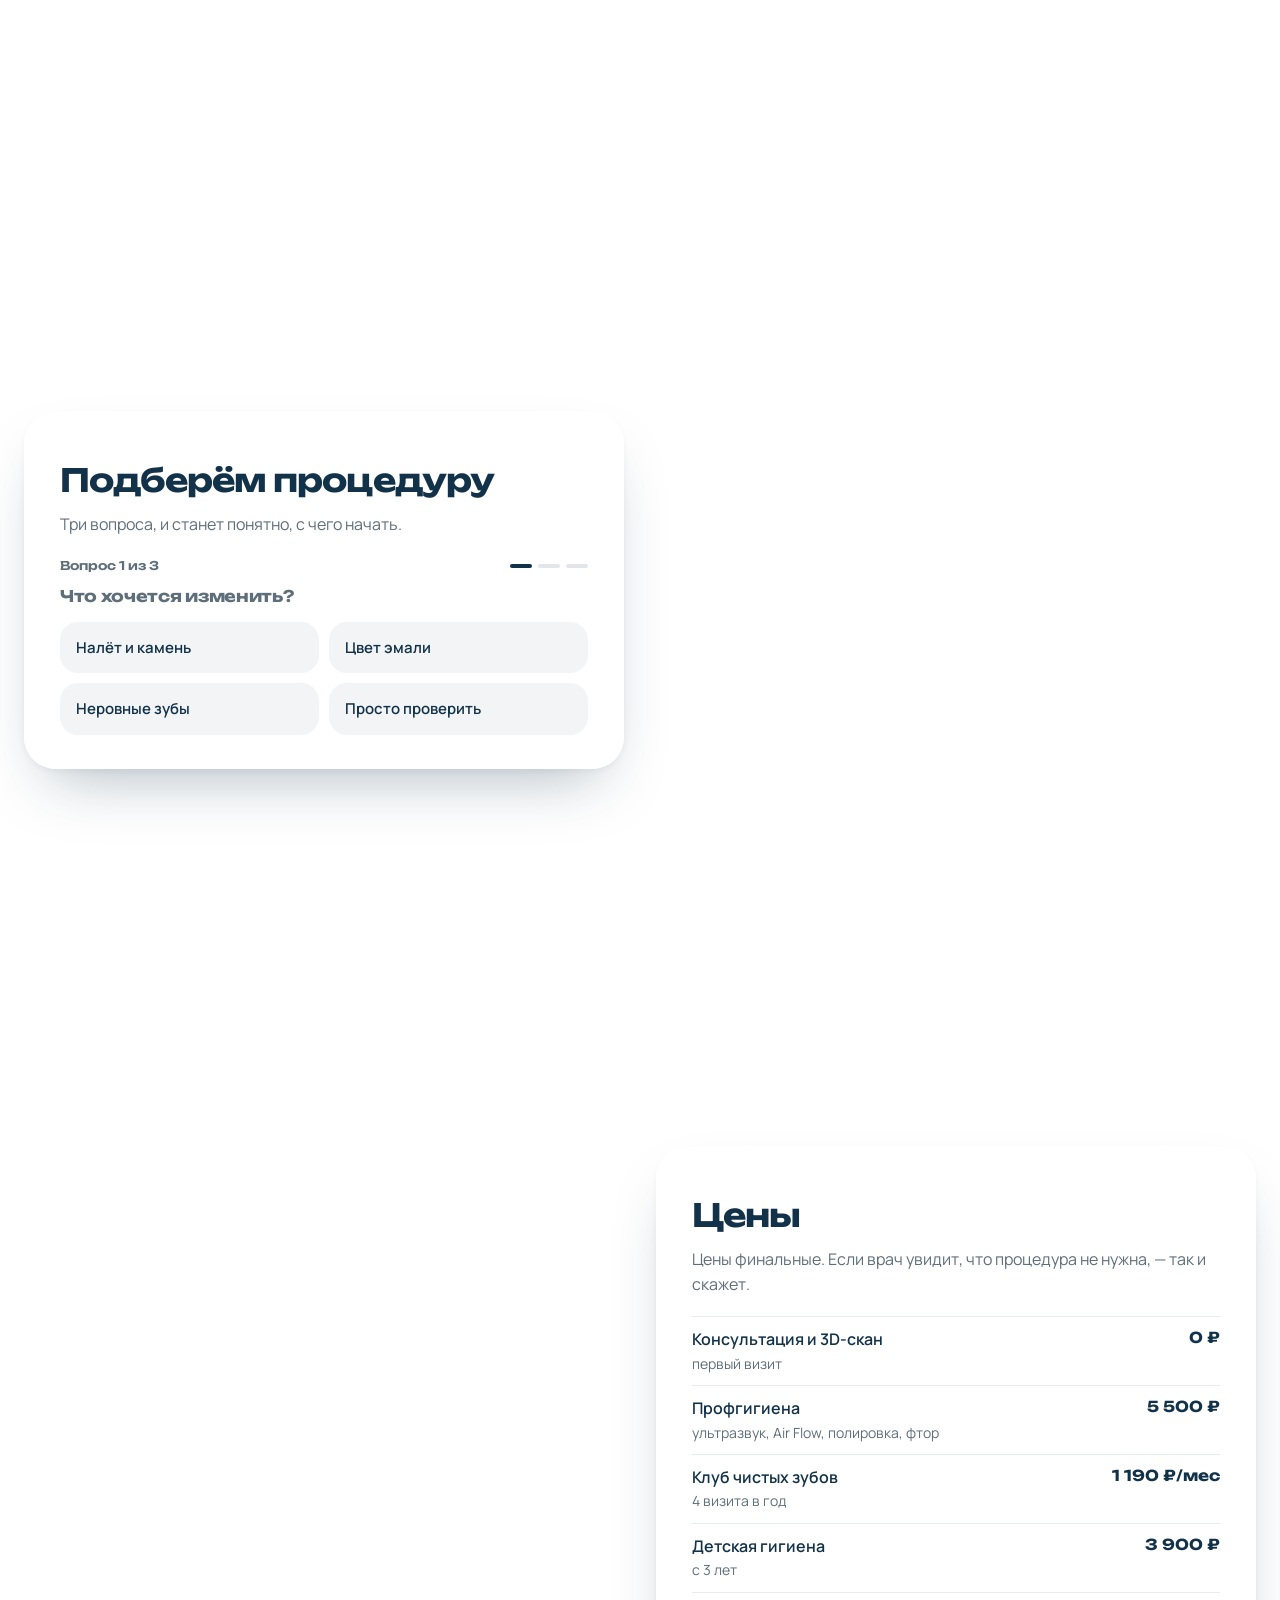
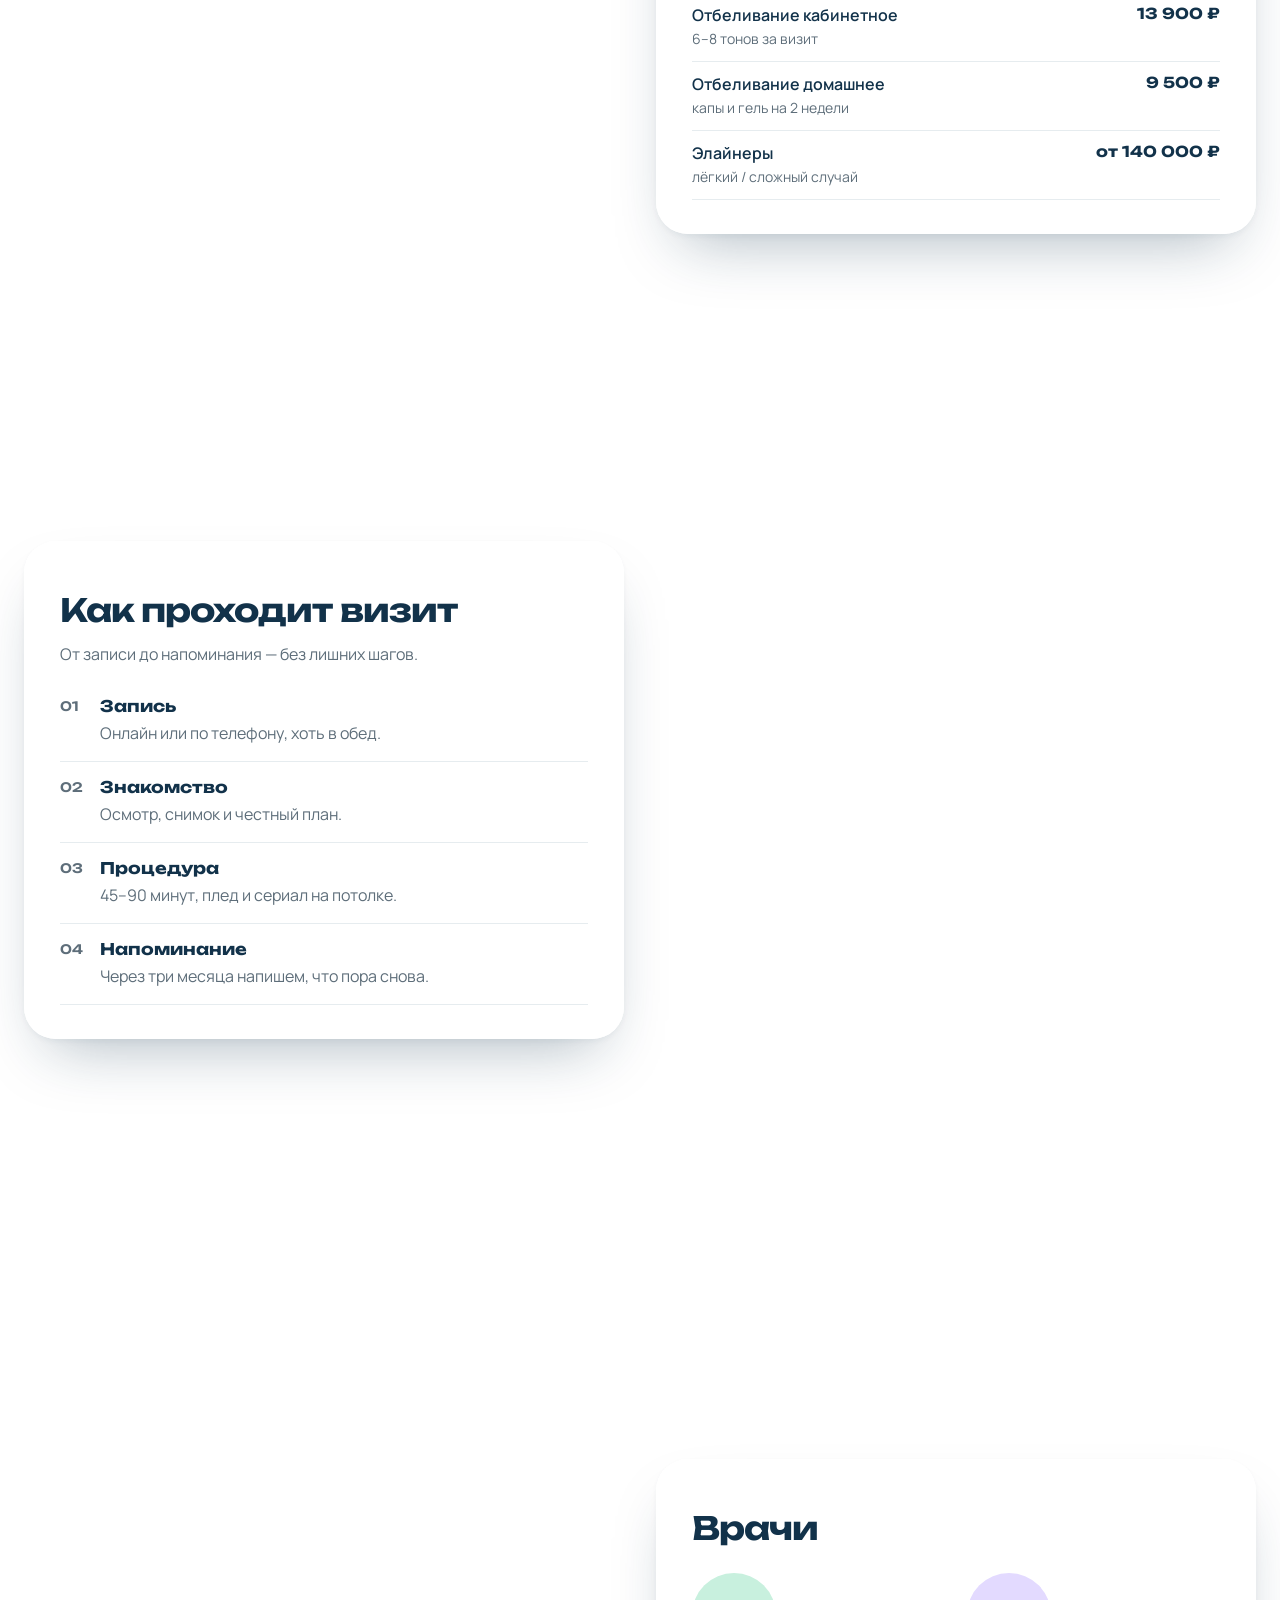
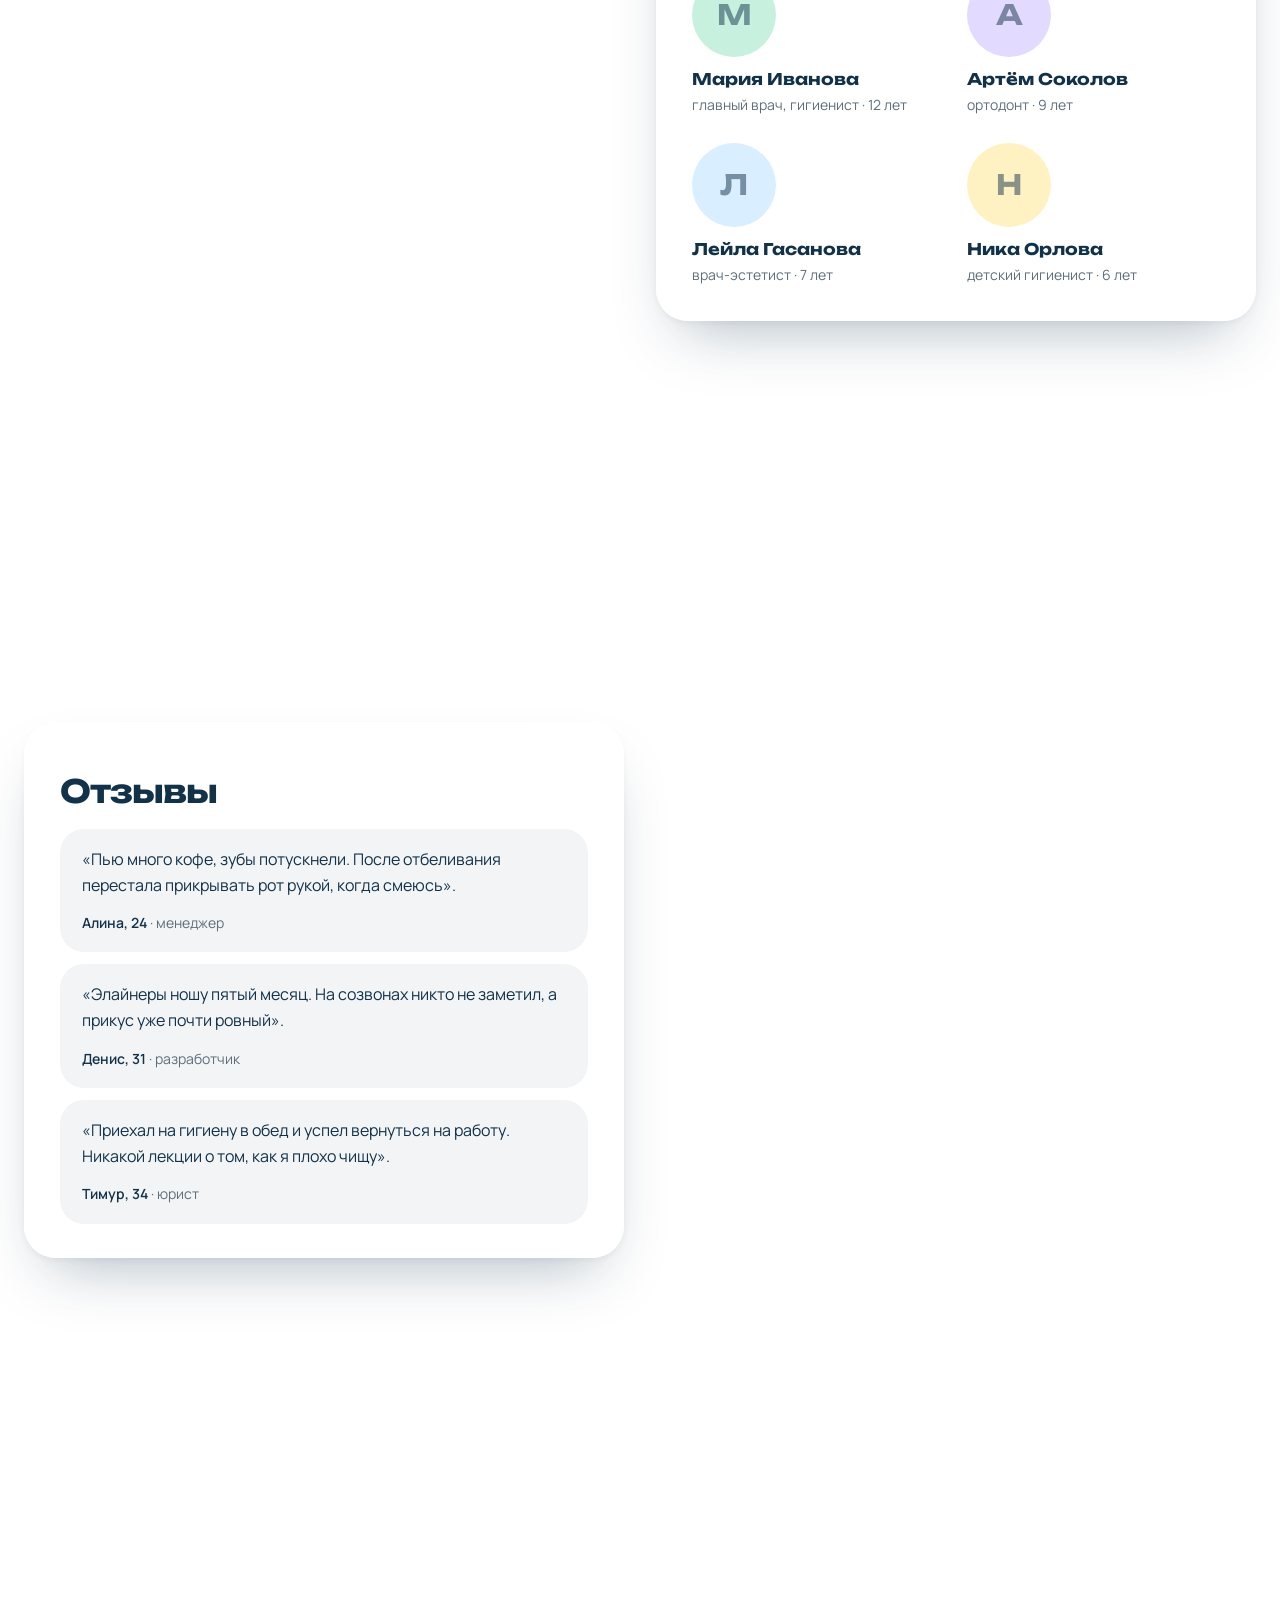
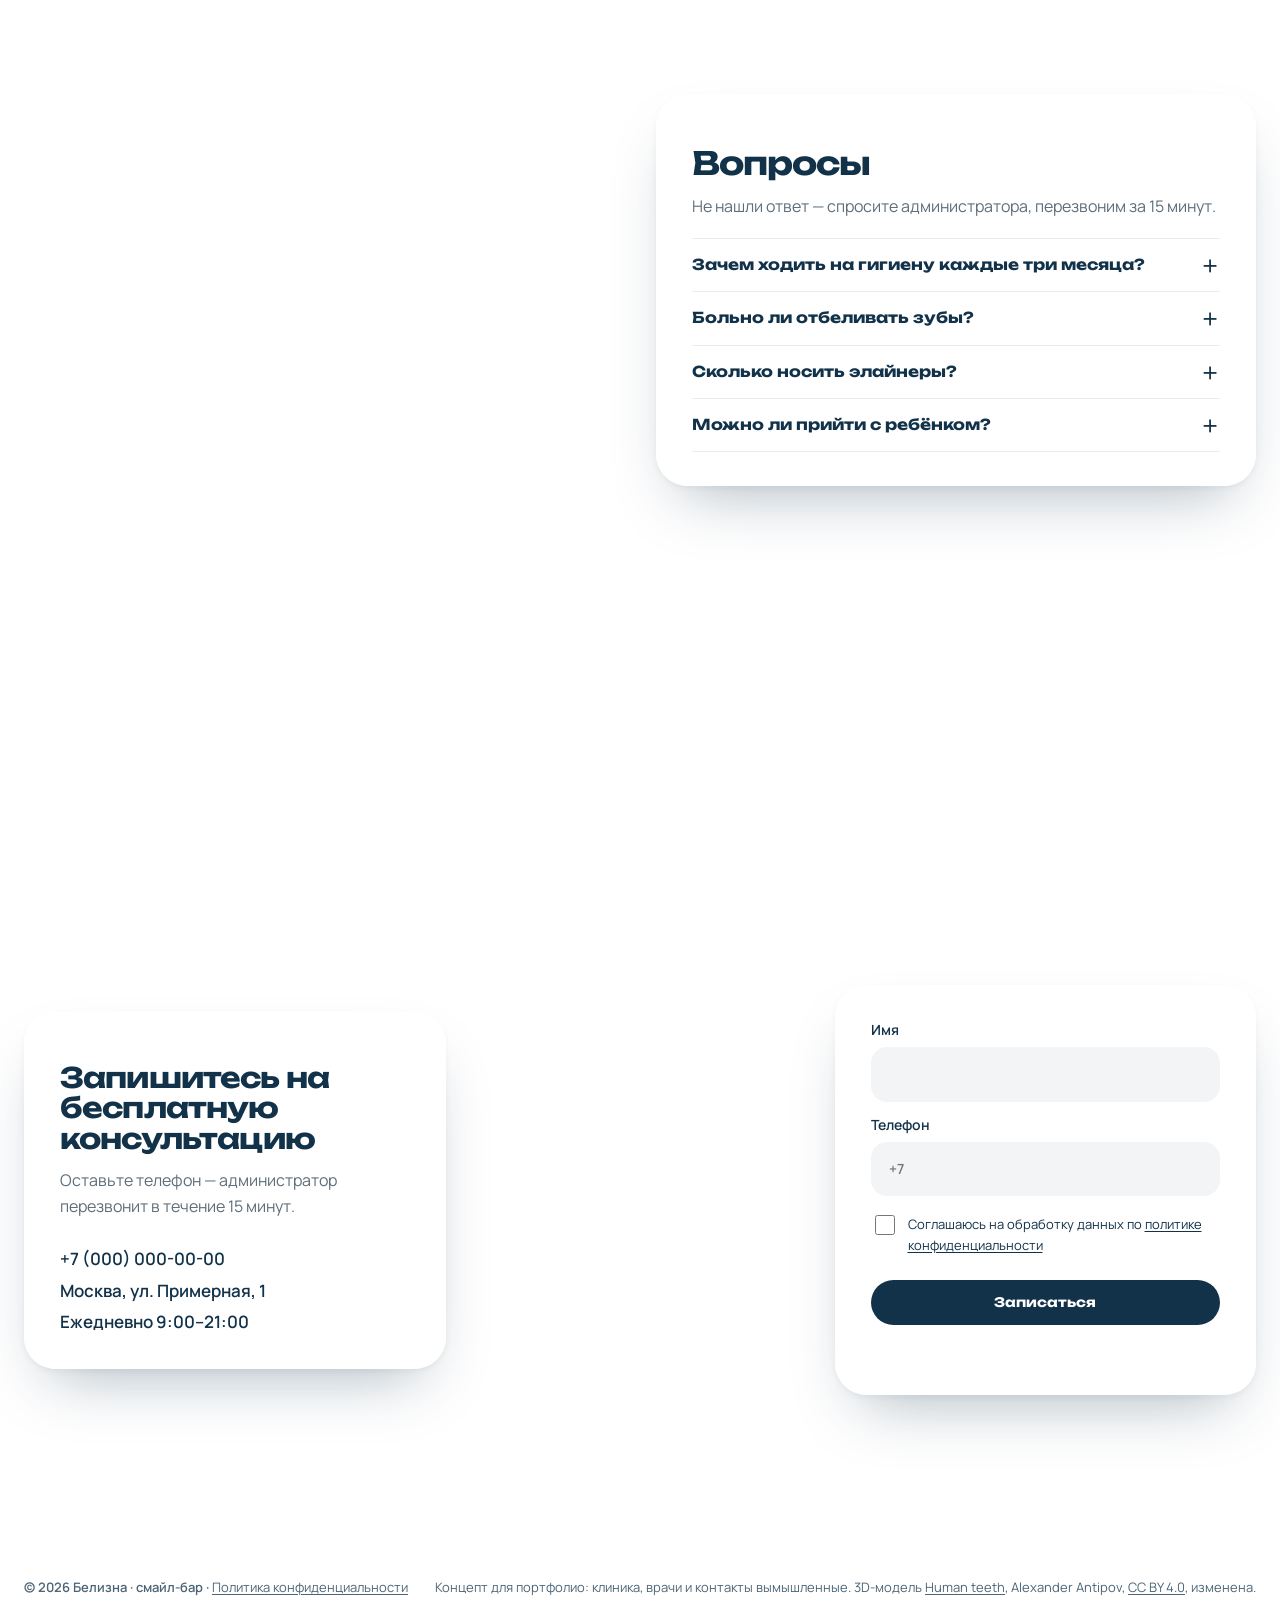
==== commit 8ee50974: "Вращение челюсти с клавиатуры и маска телефона Co-Authored-By: Claude Sonnet 5.5 <noreply@anthropic." ====
--- a/index.html
+++ b/index.html
@@ -619,7 +619,7 @@
 <div class="band" aria-hidden="true"></div>
 <div class="stage" aria-hidden="true"><div class="port"><div class="inner"><div class="bg"></div><div class="glow"></div><canvas id="jaw"></canvas></div></div></div>
 <div class="ring" aria-hidden="true"></div>
-<div class="grab" aria-hidden="true"><span>← Покрутите →</span></div>
+<div class="grab" role="group" tabindex="-1" aria-label="Челюсть в круге: стрелки поворачивают, плюс и минус приближают, ноль возвращает"><span aria-hidden="true">← Покрутите →</span></div>
 <div class="cmp" role="slider" tabindex="-1" aria-label="Было и стало" aria-valuemin="0" aria-valuemax="100" aria-valuenow="50" aria-valuetext="Было: 50%, стало: 50%"><i class="cmp-line"></i><b class="cmp-knob" aria-hidden="true"></b><span class="cmp-tag a">Было</span><span class="cmp-tag b">Стало</span></div>
 <div class="nav-fade" aria-hidden="true"></div>
 <div class="veil" aria-hidden="true"></div>
@@ -1028,6 +1028,21 @@
 (function () {
   var form = document.querySelector("form.r"), msg = form.querySelector(".msg");
   // Поле с ошибкой помечаем для вспомогательных технологий и снимаем пометку, как только человек начал исправлять
+  // Маска телефона: +7 (999) 123-45-67. Принимает ввод, вставку и автозаполнение (8…, +7…, 9…), стирается по одной цифре
+  var phone = form.phone, lastDigits = "";
+  phone.addEventListener("input", function (e) {
+    var d = phone.value.replace(/\D/g, "");
+    if (e.inputType === "deleteContentBackward" && d === lastDigits) d = d.slice(0, -1);   // стёрли знак маски: убираем цифру
+    if (d && d[0] === "8") d = "7" + d.slice(1);
+    else if (d && d[0] !== "7") d = "7" + d;
+    d = d.slice(0, 11); lastDigits = d;
+    var v = d ? "+7" : "";
+    if (d.length > 1) v += " (" + d.slice(1, 4);
+    if (d.length >= 5) v += ") " + d.slice(4, 7);
+    if (d.length >= 8) v += "-" + d.slice(7, 9);
+    if (d.length >= 10) v += "-" + d.slice(9, 11);
+    phone.value = v;
+  });
   var fields = [form.name, form.phone, form.agree];
   function mark(bad) { fields.forEach(function (f) { if (f === bad) f.setAttribute("aria-invalid", "true"); else f.removeAttribute("aria-invalid"); }); }
   fields.forEach(function (f) { f.addEventListener("input", function () { f.removeAttribute("aria-invalid"); }); f.addEventListener("change", function () { f.removeAttribute("aria-invalid"); }); });
@@ -1630,13 +1645,28 @@
       });
     });
     grabEl.addEventListener("dblclick", function () { rot.z = 1; rot.idle = 9; });
+    // С клавиатуры: стрелки поворачивают (как перетаскивание в ту же сторону), +/- приближают, 0 возвращает
+    grabEl.addEventListener("keydown", function (e) {
+      var k = e.key, ok = true;
+      if (k === "ArrowLeft") rot.y = Math.min(80, rot.y + 12);
+      else if (k === "ArrowRight") rot.y = Math.max(-80, rot.y - 12);
+      else if (k === "ArrowUp") rot.x = Math.max(-15, rot.x - 5);
+      else if (k === "ArrowDown") rot.x = Math.min(18, rot.x + 5);
+      else if (k === "+" || k === "=") rot.z = Math.min(2.4, rot.z * 1.15);
+      else if (k === "-" || k === "_") rot.z = Math.max(.7, rot.z / 1.15);
+      else if (k === "0" || k === "Home") { rot.y = 0; rot.x = 0; rot.z = 1; }
+      else ok = false;
+      if (!ok) return;
+      e.preventDefault(); rot.idle = 0; rot.vy = 0; rot.vx = 0;
+      if (!rot.used) { rot.used = true; grabEl.classList.add("used"); }
+    });
     // Вращение: инерция после броска, потом челюсть сама плавно возвращается
     var hintState = 0, hintT = 0;   // подсказка: 0 — ещё не показывали, 1 — идёт, 2 — показана, больше не покажем
     var calmMotion = matchMedia("(prefers-reduced-motion: reduce)").matches;   // тогда челюсть сама не поворачивается, остаётся только надпись
     function spinStep(dt) {
       // Крутить можно везде, где челюсть в круге (на ПК и планшете — и рядом с карточками), кроме «Было / стало»
       var show = (window.siteLayout() === "stack" ? circ.g > .9 : circ.k > .99 && circ.r > 40) && circ.m < .01;
-      if (show !== rot.on) { rot.on = show; grabEl.style.visibility = show ? "visible" : "hidden"; grabEl.style.opacity = show ? 1 : 0; if (!show) rot.drag = false; }
+      if (show !== rot.on) { rot.on = show; grabEl.tabIndex = show ? 0 : -1; if (!show && document.activeElement === grabEl) grabEl.blur(); grabEl.style.visibility = show ? "visible" : "hidden"; grabEl.style.opacity = show ? 1 : 0; if (!show) rot.drag = false; }
       // Один раз, когда круг впервые встал на место: надпись «Покрутите» и лёгкий поворот челюсти, чтобы было понятно, что её можно крутить
       if (hintState === 0 && show) { hintState = 1; hintT = 3.6; grabEl.classList.add("tip"); }
       if (hintState === 1) {
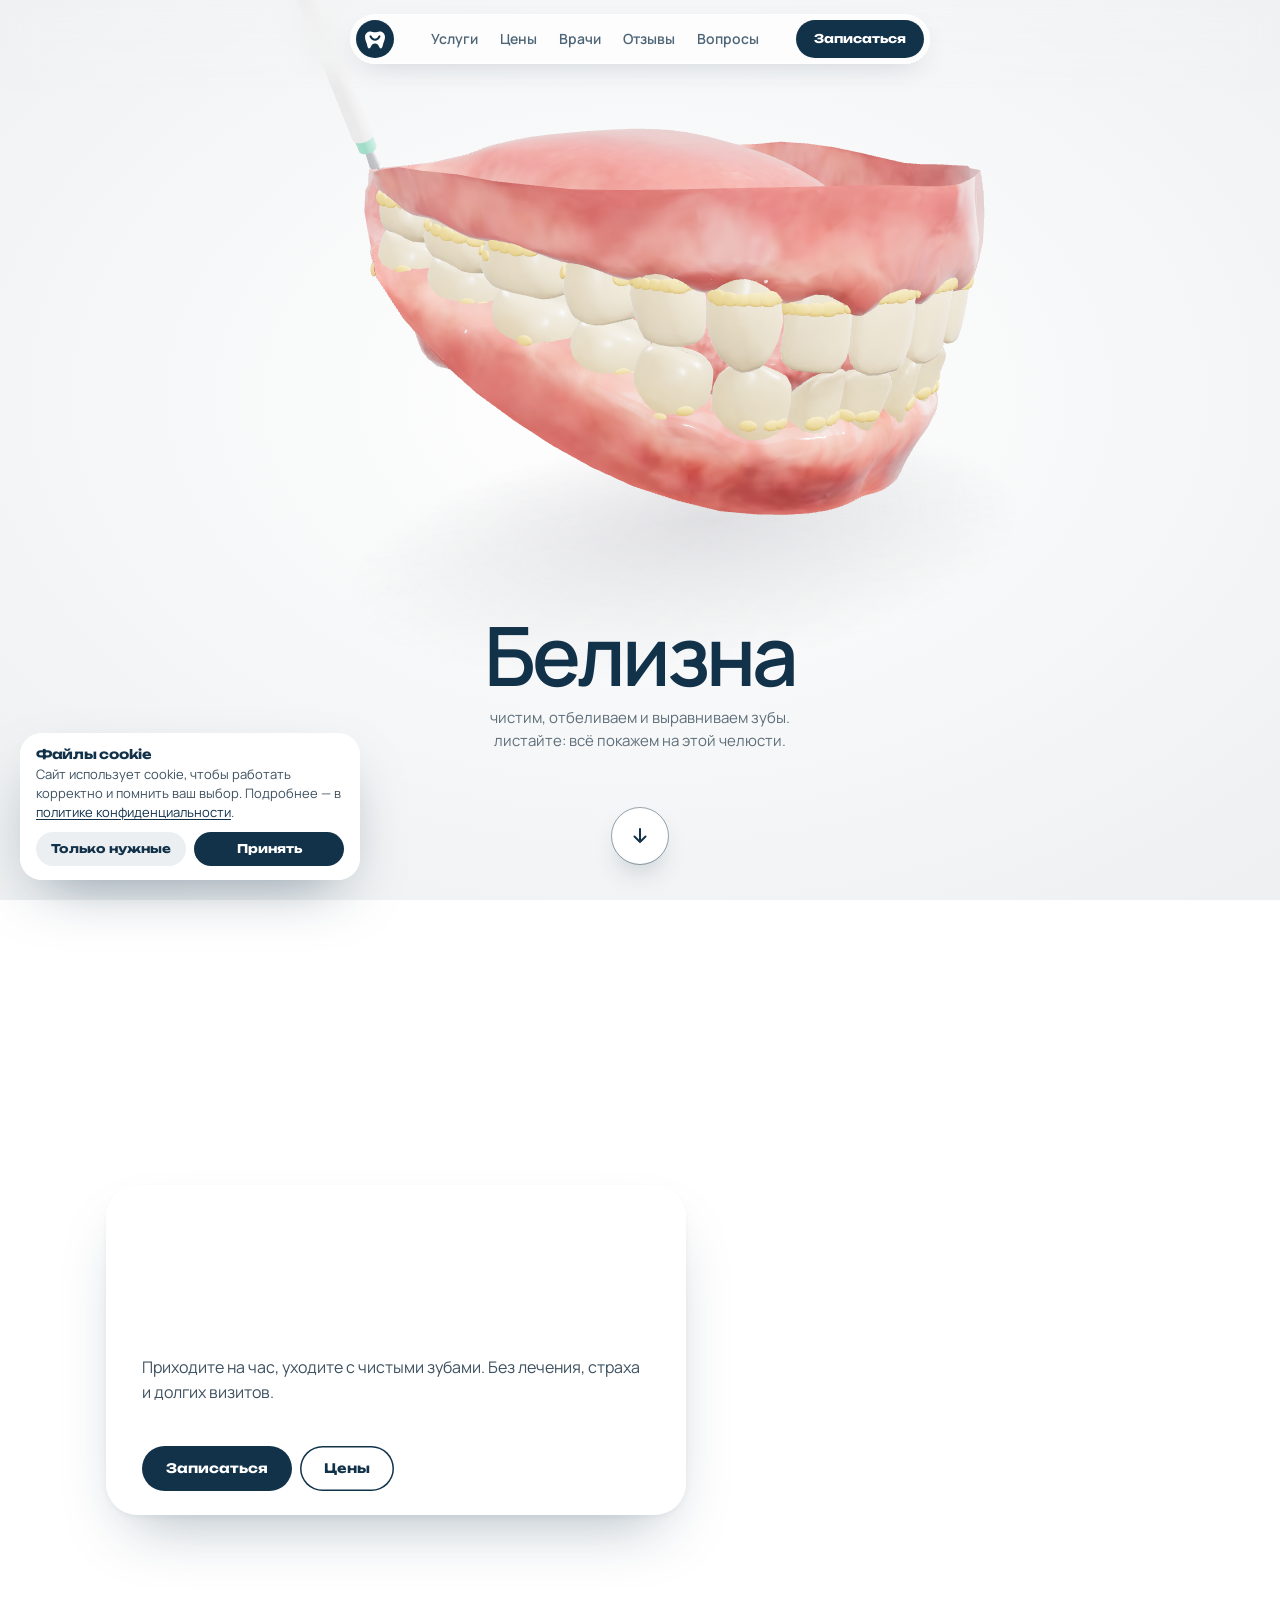
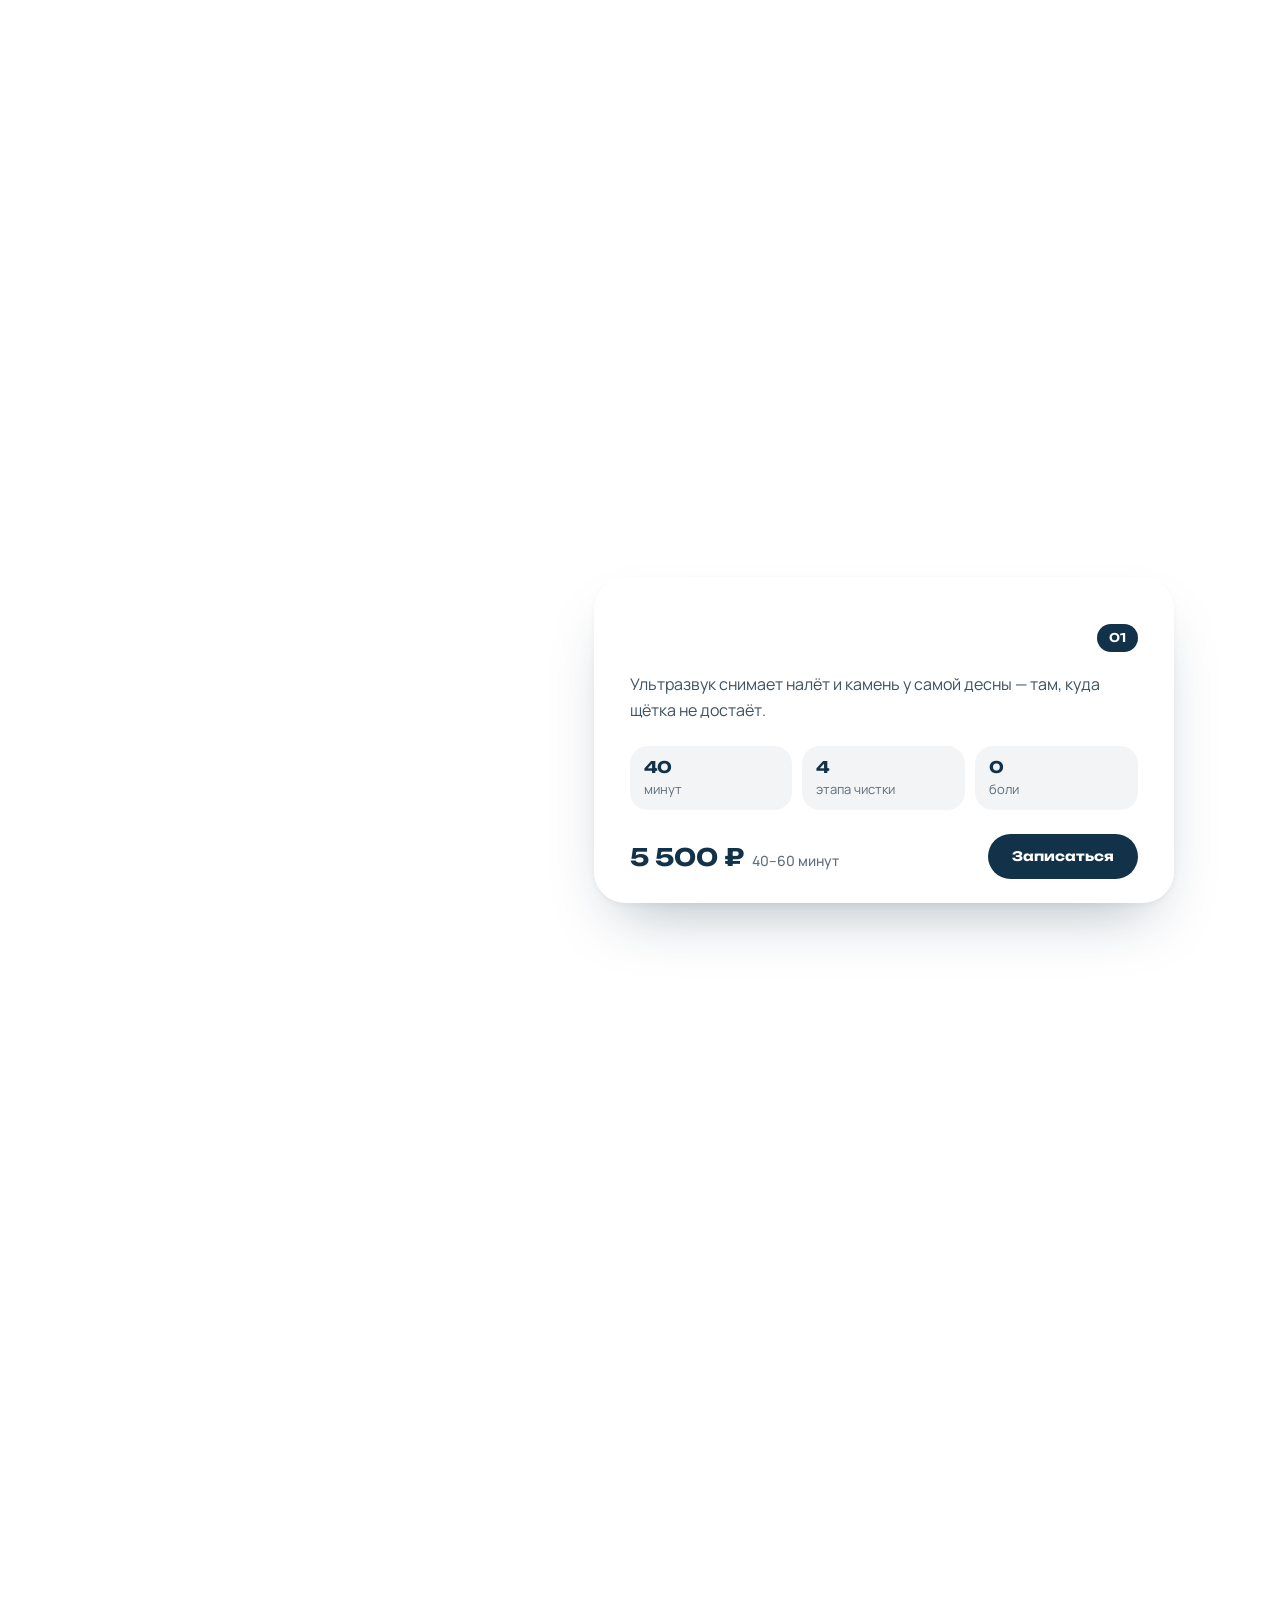
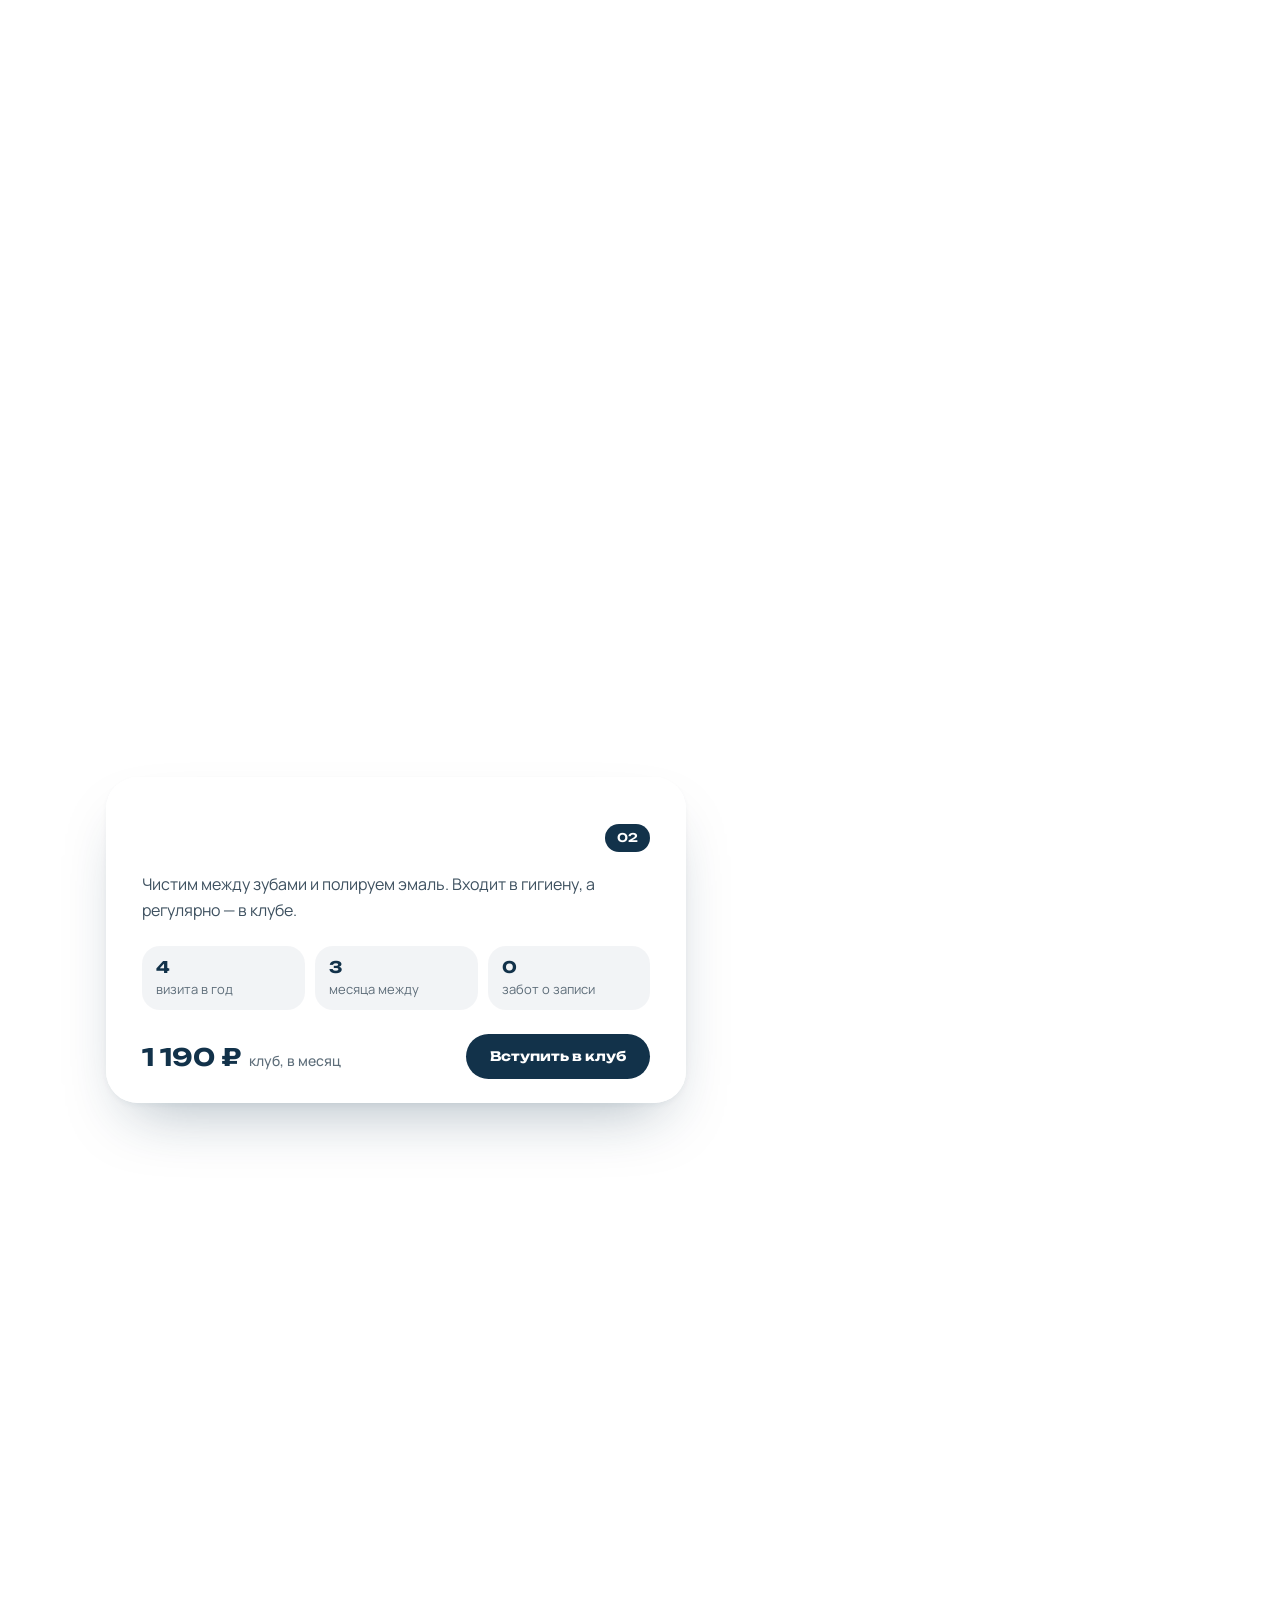
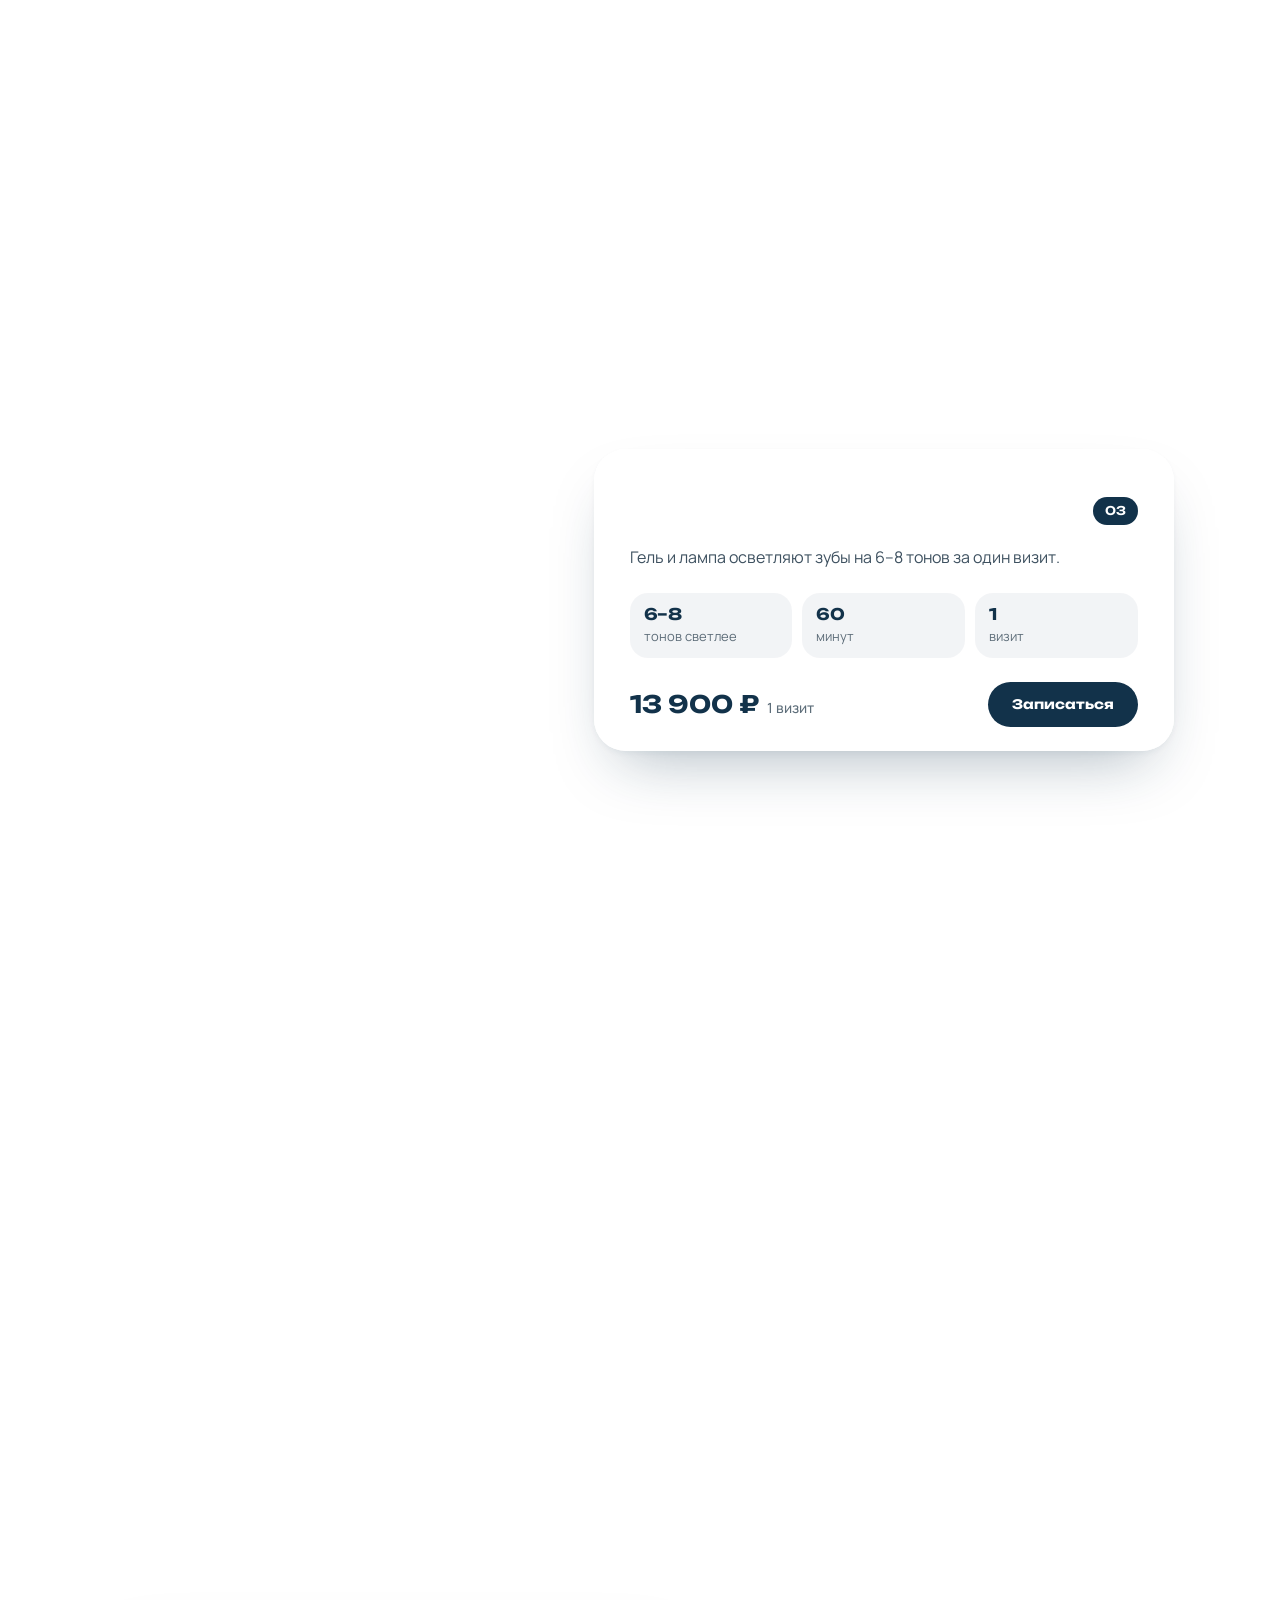
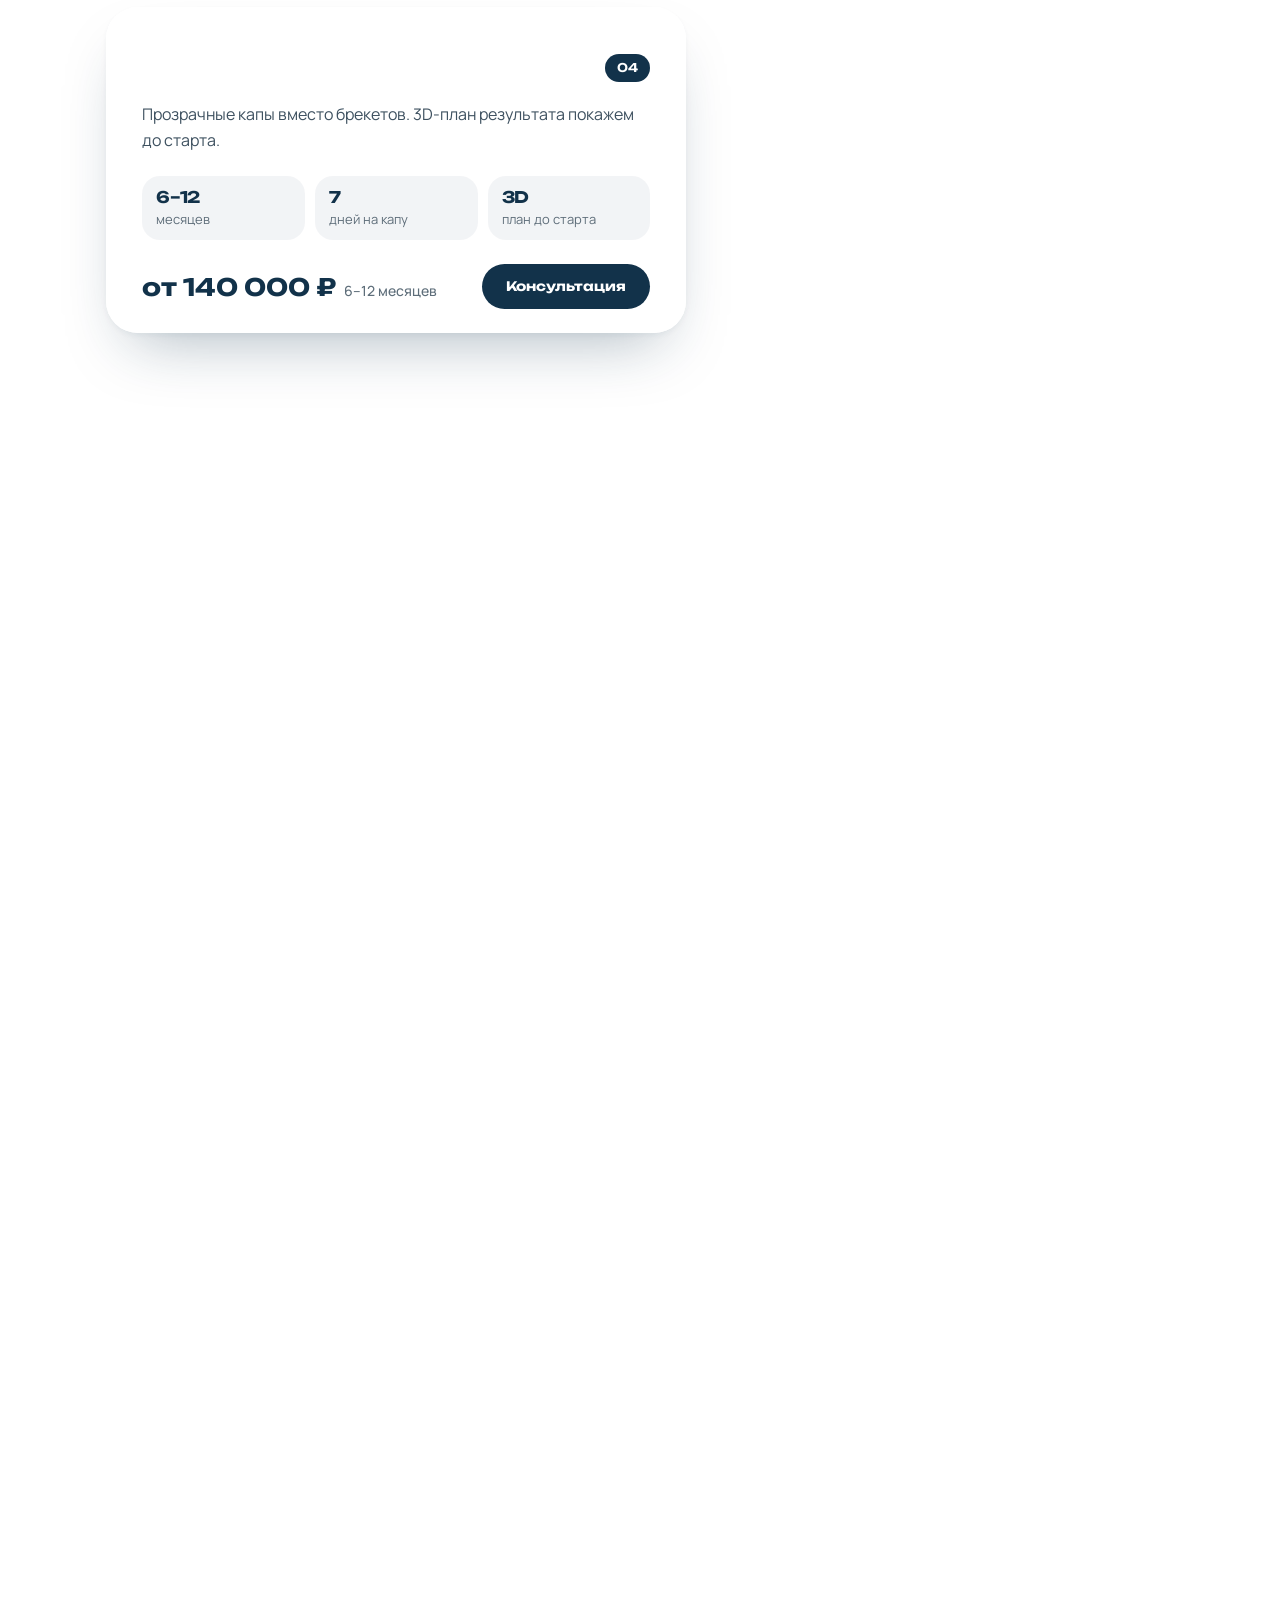
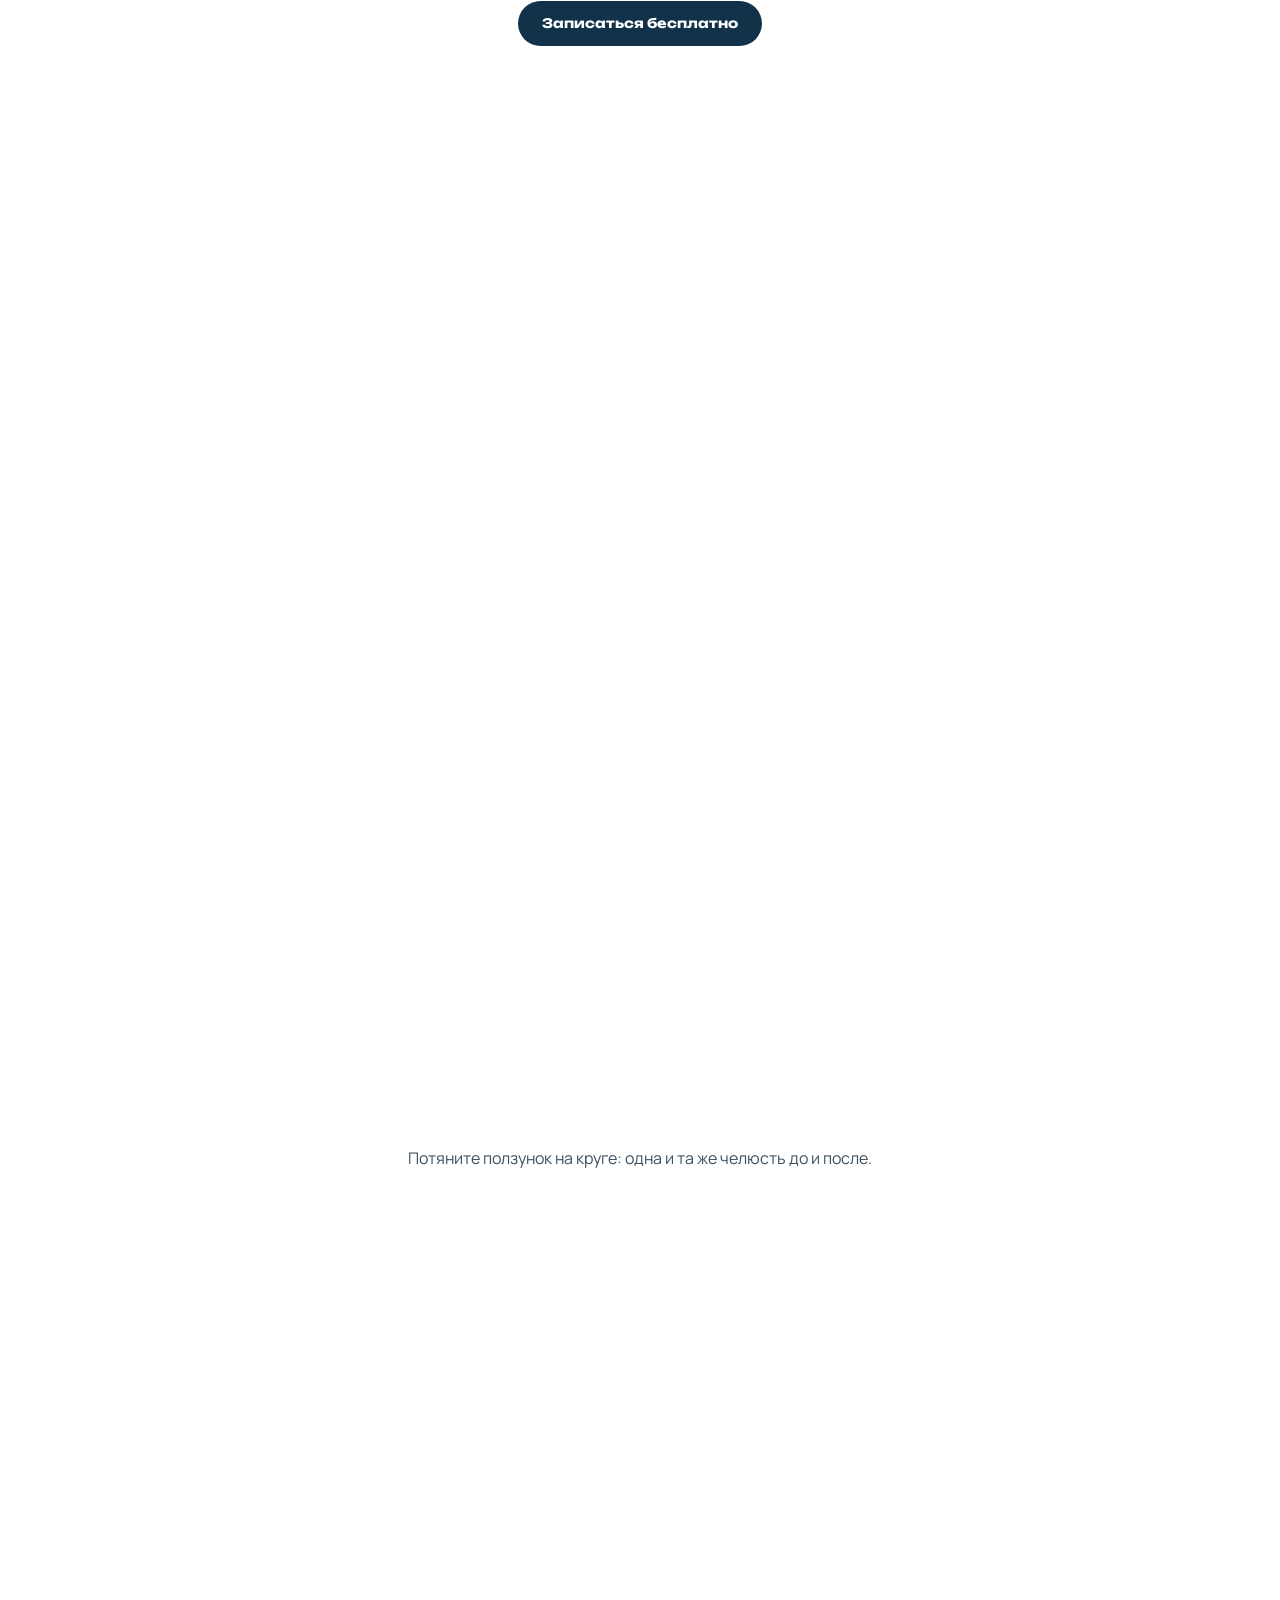
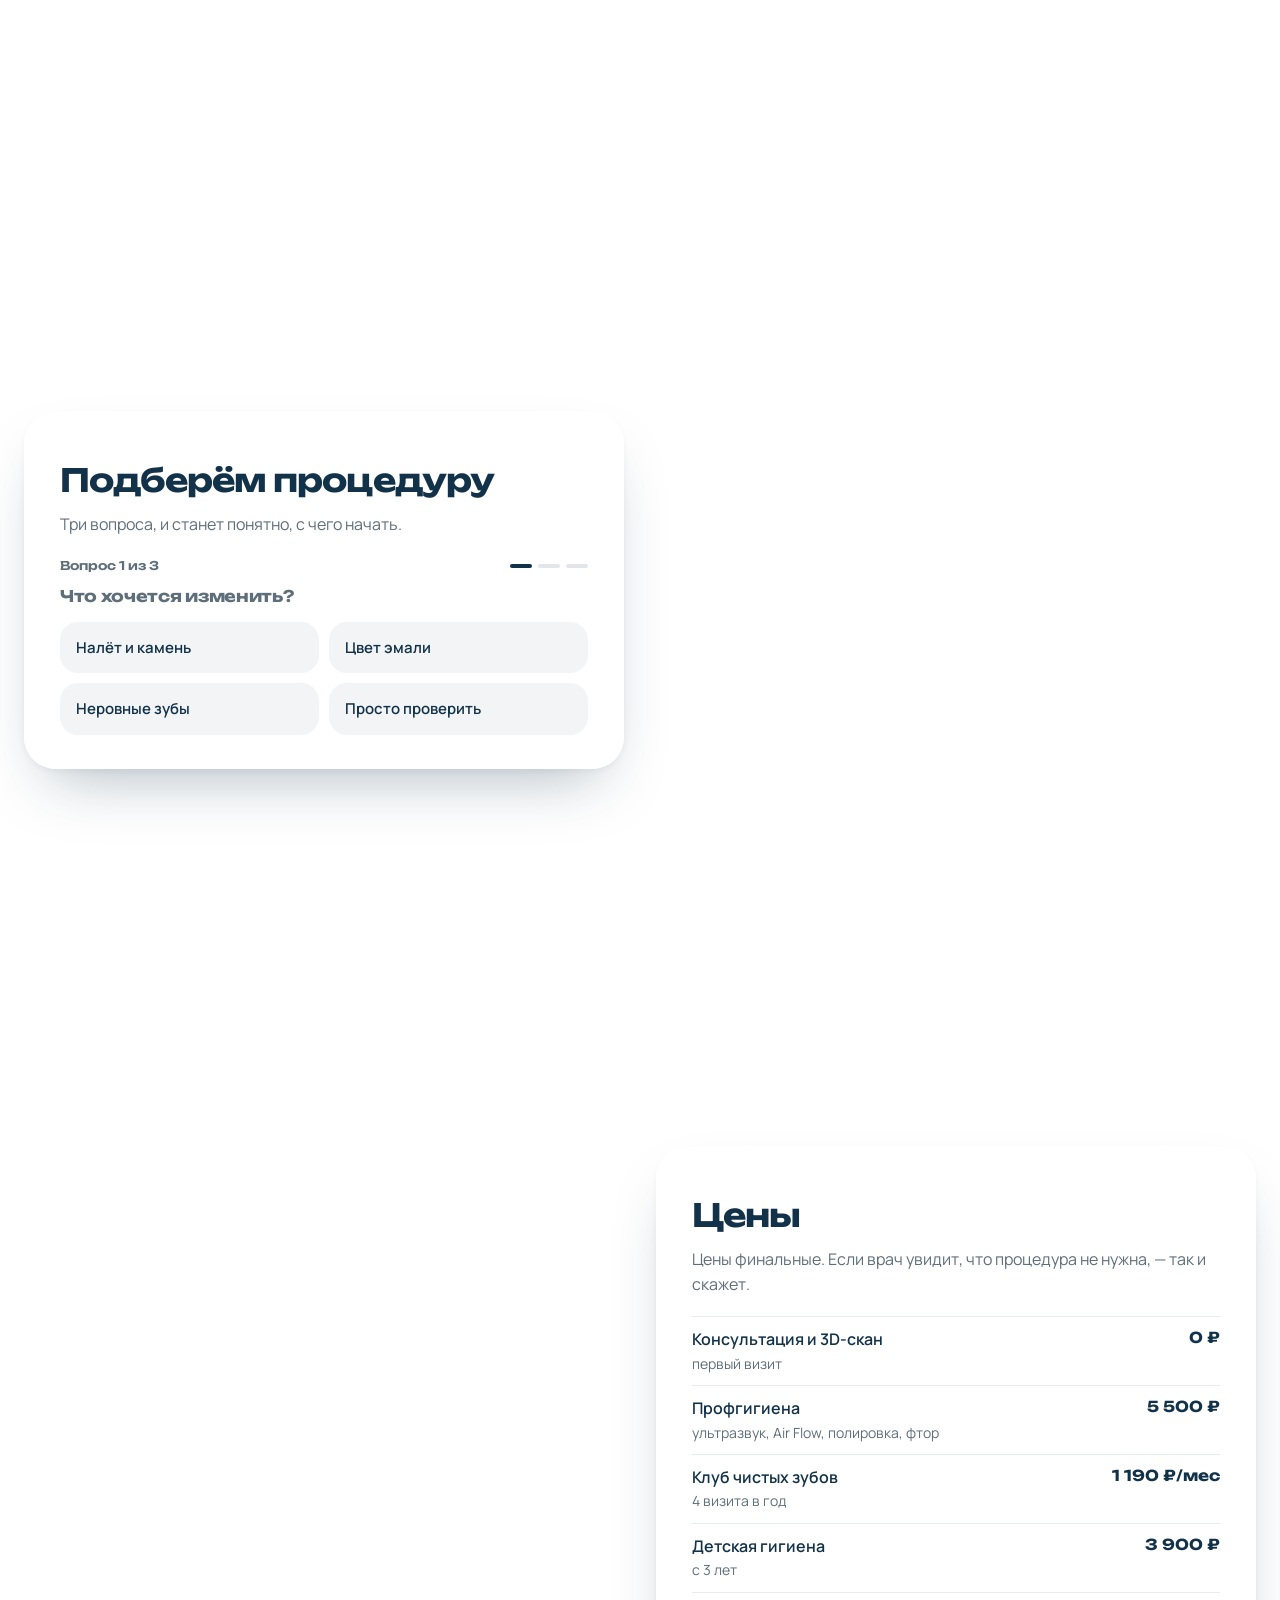
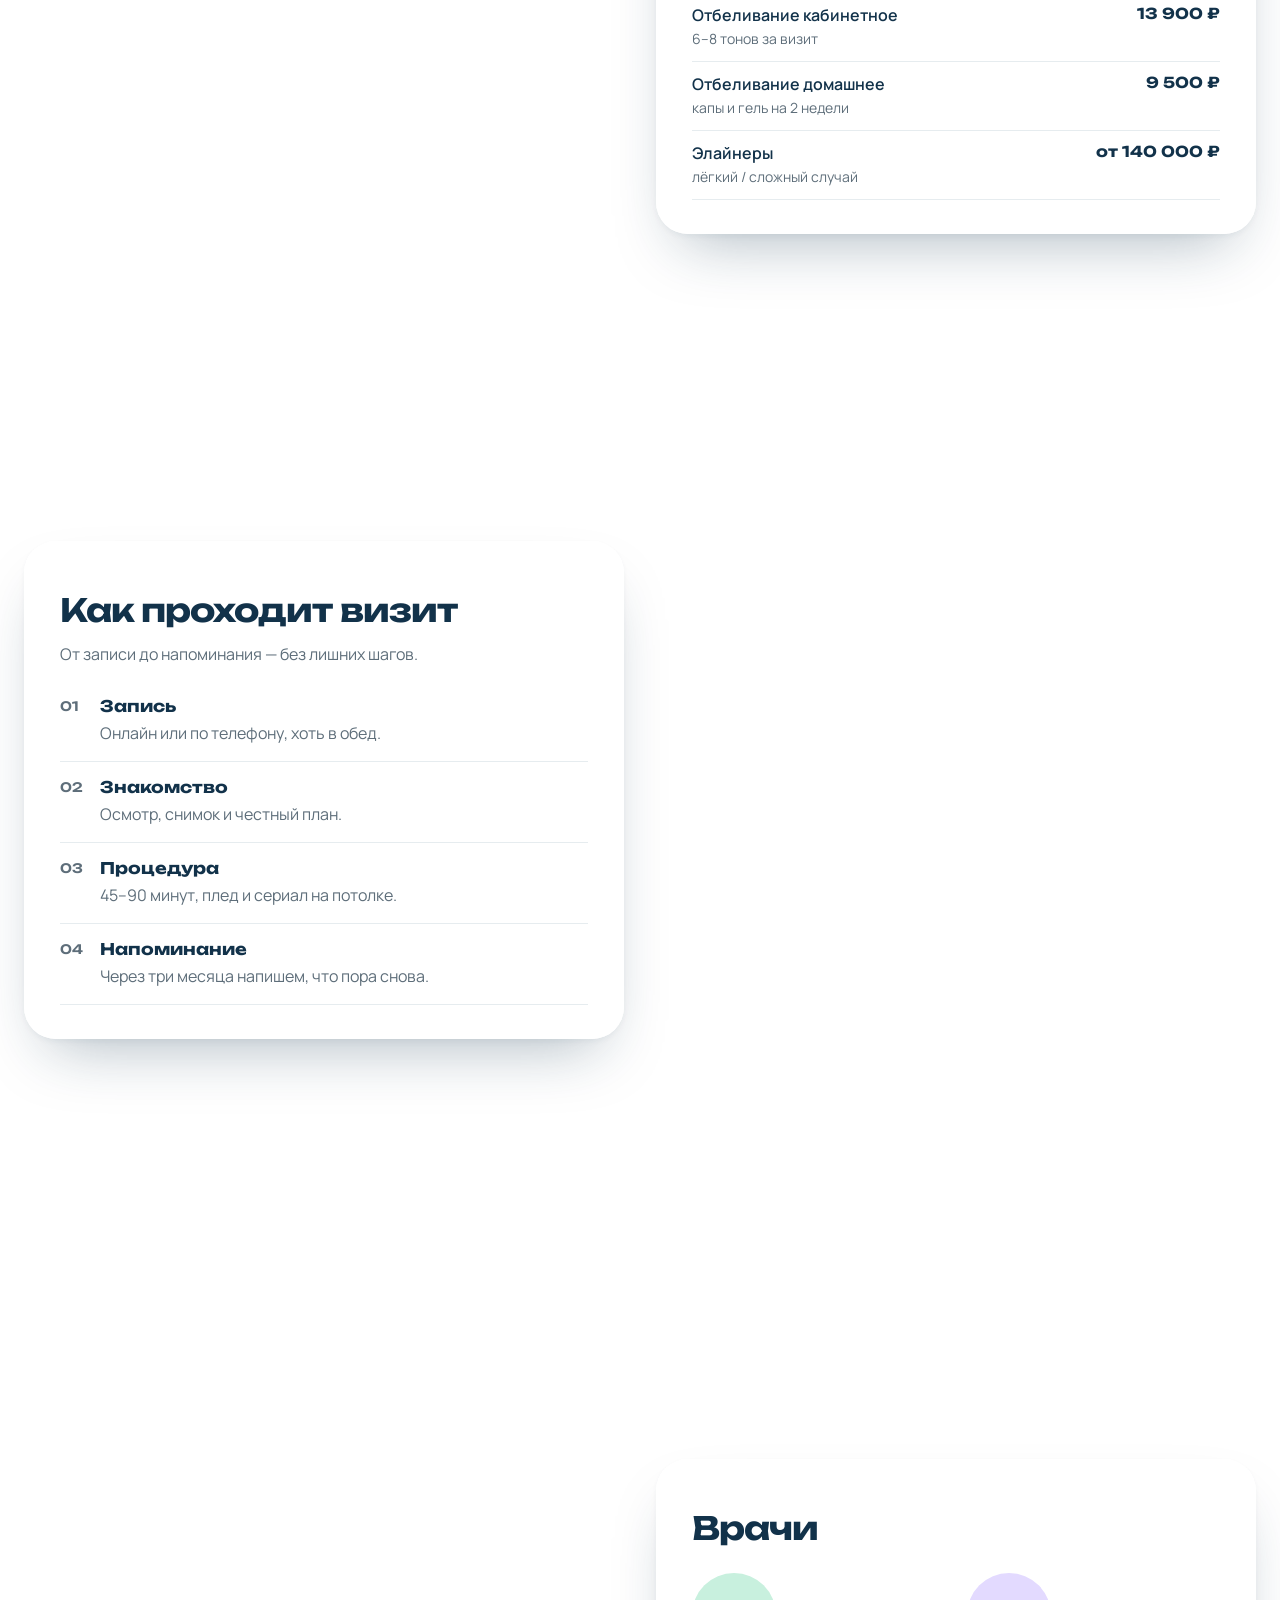
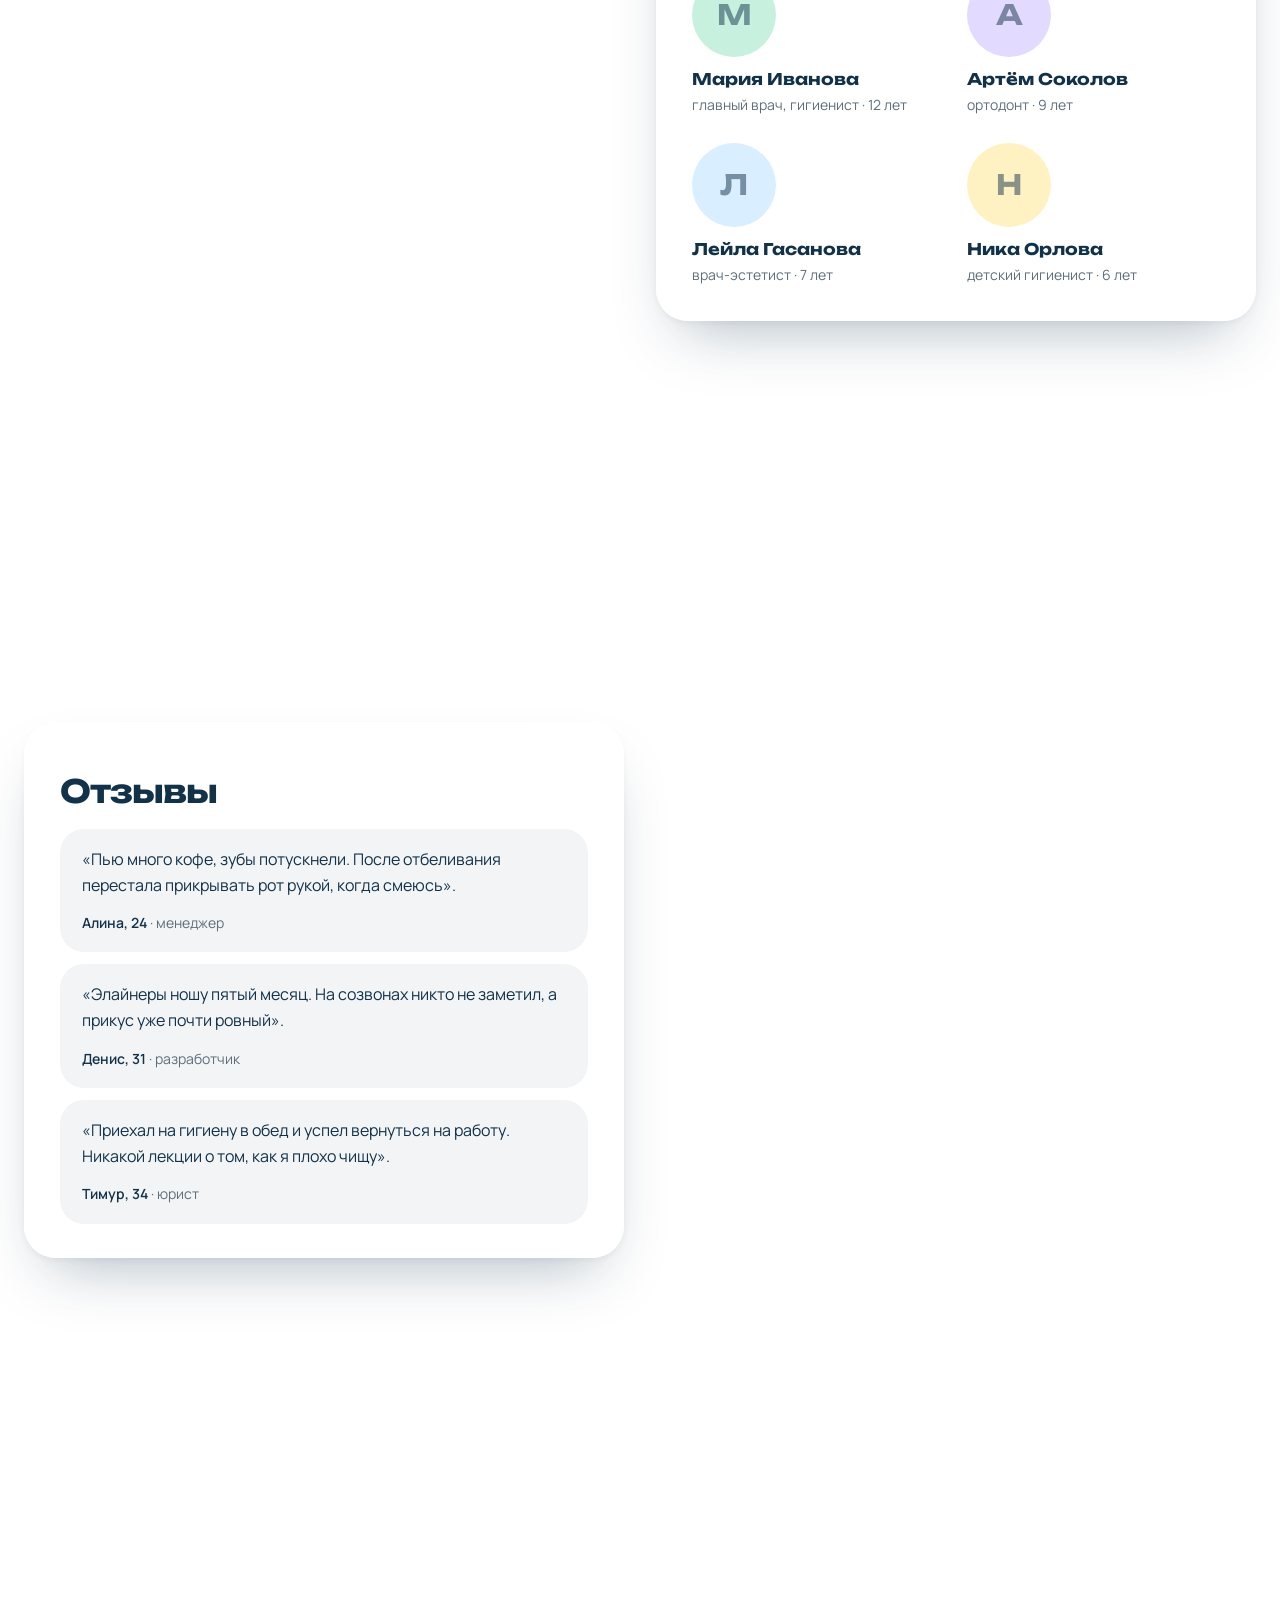
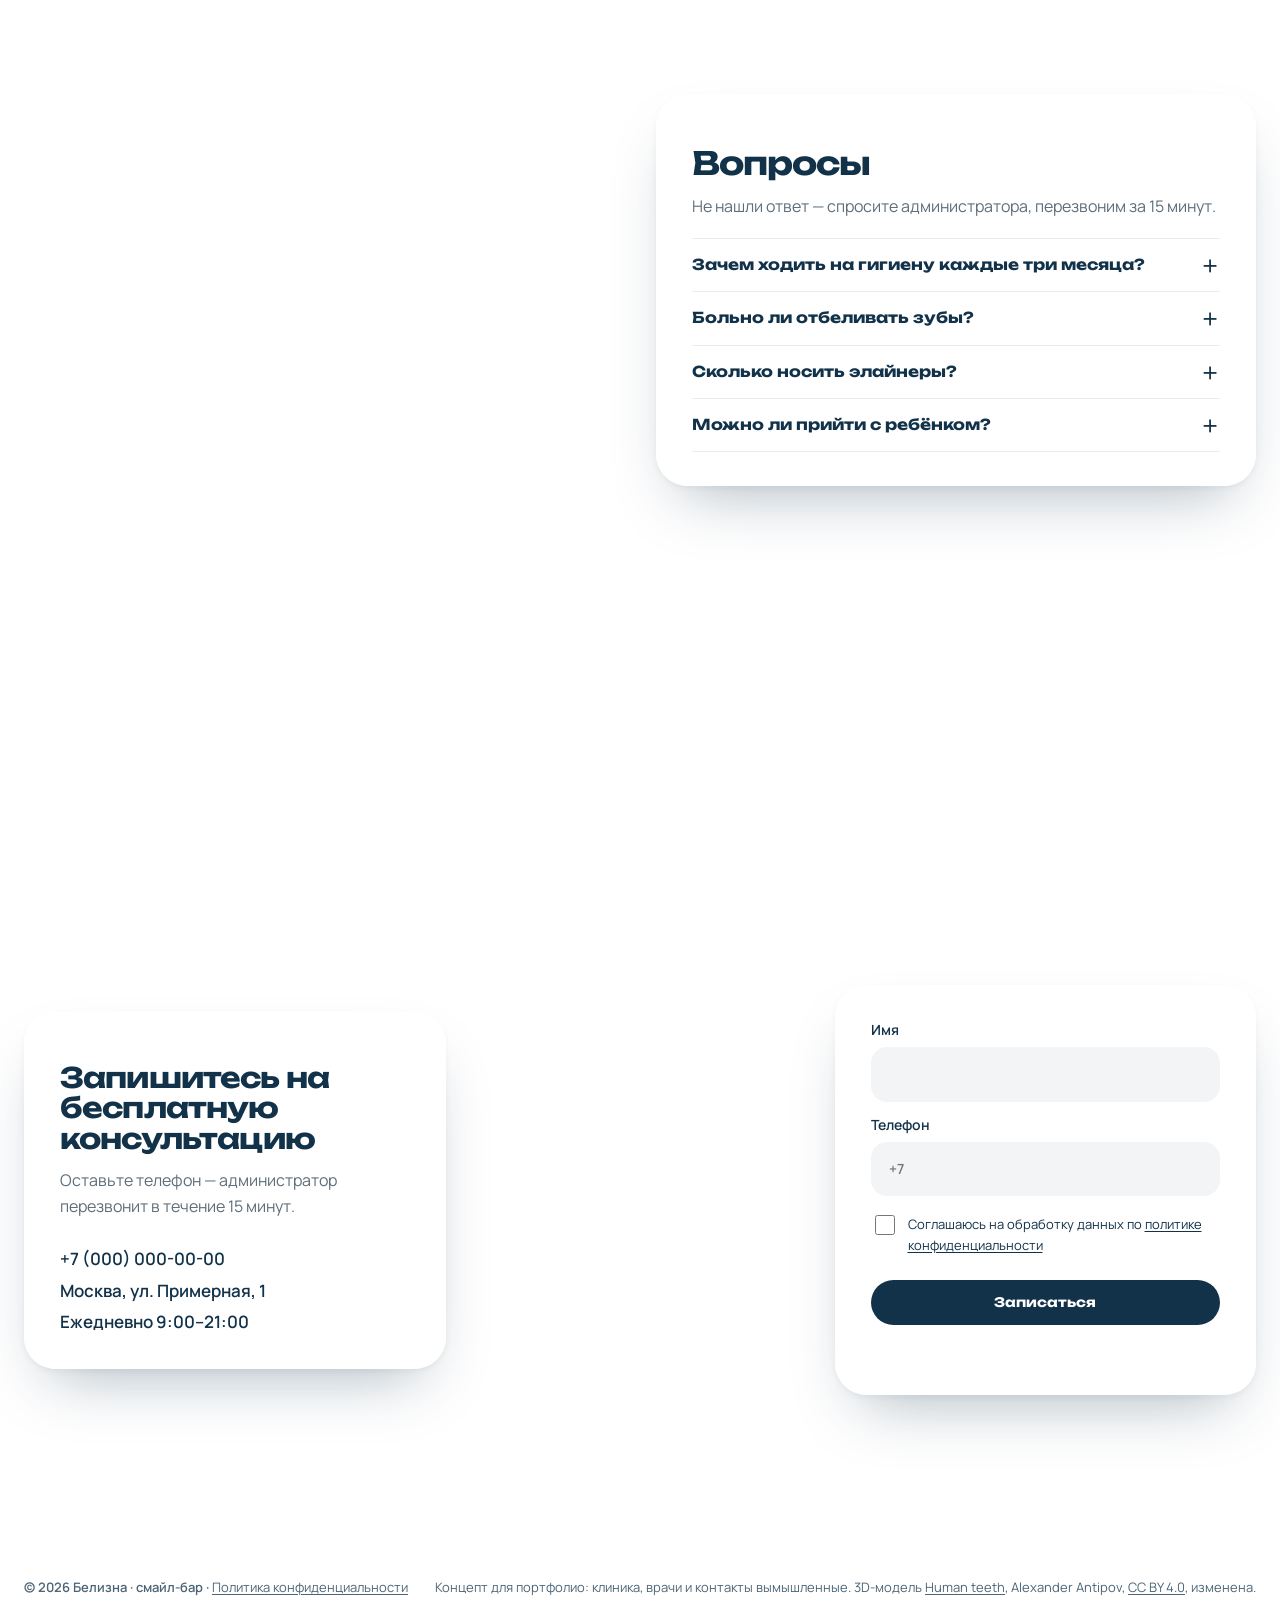
==== commit a23650b4: "Разбиение сайта на index.html, css/styles.css и js/ui.js, scene.js, dialogs.js; адрес модели из пред" ====
--- a/index.html
+++ b/index.html
@@ -5,10 +5,15 @@
 <meta name="viewport" content="width=device-width, initial-scale=1, viewport-fit=cover">
 <title>Белизна — смайл-бар профилактической стоматологии</title>
 <link rel="icon" href="data:image/svg+xml,<svg xmlns='http://www.w3.org/2000/svg' viewBox='0 0 32 32'><circle cx='16' cy='16' r='16' fill='%2312324A'/><g transform='translate(3.2 3.6) scale(.8)'><path fill='%23fff' d='M11 7.5c-3.4 0-5.5 2.7-5.5 6 0 2.6.9 4.4 1.7 6.6.7 2 .9 5.4 2.6 5.4 2.1 0 1.8-5.3 6.2-5.3s4.1 5.3 6.2 5.3c1.7 0 1.9-3.4 2.6-5.4.8-2.2 1.7-4 1.7-6.6 0-3.3-2.1-6-5.5-6-2.1 0-3.2 1-5 1s-2.9-1-5-1z'/><path fill='none' stroke='%2312324A' stroke-width='2' stroke-linecap='round' d='M11.2 12.6c1.2 2.5 3 3.7 4.8 3.7s3.6-1.2 4.8-3.7'/></g></svg>">
-<link rel="apple-touch-icon" href="apple-touch-icon.png?v=20261118b">
-<link rel="preload" href="model.glb?v=20261118b" as="fetch" crossorigin>
-<link rel="preload" href="vendor/fonts/manrope-cyrillic.woff2?v=20261118b" as="font" type="font/woff2" crossorigin>
-<link rel="preload" href="vendor/fonts/unbounded-cyrillic.woff2?v=20261118b" as="font" type="font/woff2" crossorigin>
+<link rel="apple-touch-icon" href="apple-touch-icon.png?v=20261121a">
+<link rel="preload" href="js/ui.js?v=20261121a" as="script">
+<link rel="preload" href="js/scene.js?v=20261121a" as="script">
+<link rel="preload" href="js/dialogs.js?v=20261121a" as="script">
+<link rel="preload" href="vendor/three.min.js?v=20261121a" as="script">
+<link rel="preload" href="vendor/GLTFLoader.js?v=20261121a" as="script">
+<link rel="preload" href="model.glb?v=20261121a" as="fetch" crossorigin>
+<link rel="preload" href="vendor/fonts/manrope-cyrillic.woff2?v=20261121a" as="font" type="font/woff2" crossorigin>
+<link rel="preload" href="vendor/fonts/unbounded-cyrillic.woff2?v=20261121a" as="font" type="font/woff2" crossorigin>
 <meta name="description" content="Смайл-бар «Белизна»: профгигиена, отбеливание и элайнеры. Покажем на 3D-модели челюсти, как это работает. Цены, врачи, запись.">
 <meta property="og:type" content="website">
 <meta property="og:title" content="Белизна — смайл-бар">
@@ -30,12 +35,12 @@
 <noscript><style>.loader { display: none !important; } .intro > *, .hint { opacity: 1 !important; translate: none !important; }</style></noscript>
 <style>
 /* Шрифты лежат на сайте (vendor/fonts), без запросов к Google */
-@font-face { font-family: "Manrope"; font-style: normal; font-weight: 400 600; font-display: swap; src: url(vendor/fonts/manrope-cyrillic.woff2?v=20261118b) format("woff2"); unicode-range: U+0301, U+0400-045F, U+0490-0491, U+04B0-04B1, U+2116; }
-@font-face { font-family: "Manrope"; font-style: normal; font-weight: 400 600; font-display: swap; src: url(vendor/fonts/manrope-latin-ext.woff2?v=20261118b) format("woff2"); unicode-range: U+0100-02BA, U+02BD-02C5, U+02C7-02CC, U+02CE-02D7, U+02DD-02FF, U+0304, U+0308, U+0329, U+1D00-1DBF, U+1E00-1E9F, U+1EF2-1EFF, U+2020, U+20A0-20AB, U+20AD-20C4, U+2113, U+2C60-2C7F, U+A720-A7FF; }
-@font-face { font-family: "Manrope"; font-style: normal; font-weight: 400 600; font-display: swap; src: url(vendor/fonts/manrope-latin.woff2?v=20261118b) format("woff2"); unicode-range: U+0000-00FF, U+0131, U+0152-0153, U+02BB-02BC, U+02C6, U+02DA, U+02DC, U+0304, U+0308, U+0329, U+2000-206F, U+20AC, U+2122, U+2191, U+2193, U+2212, U+2215, U+FEFF, U+FFFD; }
-@font-face { font-family: "Unbounded"; font-style: normal; font-weight: 500 700; font-display: swap; src: url(vendor/fonts/unbounded-cyrillic.woff2?v=20261118b) format("woff2"); unicode-range: U+0301, U+0400-045F, U+0490-0491, U+04B0-04B1, U+2116; }
-@font-face { font-family: "Unbounded"; font-style: normal; font-weight: 500 700; font-display: swap; src: url(vendor/fonts/unbounded-latin-ext.woff2?v=20261118b) format("woff2"); unicode-range: U+0100-02BA, U+02BD-02C5, U+02C7-02CC, U+02CE-02D7, U+02DD-02FF, U+0304, U+0308, U+0329, U+1D00-1DBF, U+1E00-1E9F, U+1EF2-1EFF, U+2020, U+20A0-20AB, U+20AD-20C4, U+2113, U+2C60-2C7F, U+A720-A7FF; }
-@font-face { font-family: "Unbounded"; font-style: normal; font-weight: 500 700; font-display: swap; src: url(vendor/fonts/unbounded-latin.woff2?v=20261118b) format("woff2"); unicode-range: U+0000-00FF, U+0131, U+0152-0153, U+02BB-02BC, U+02C6, U+02DA, U+02DC, U+0304, U+0308, U+0329, U+2000-206F, U+20AC, U+2122, U+2191, U+2193, U+2212, U+2215, U+FEFF, U+FFFD; }
+@font-face { font-family: "Manrope"; font-style: normal; font-weight: 400 600; font-display: swap; src: url(vendor/fonts/manrope-cyrillic.woff2?v=20261121a) format("woff2"); unicode-range: U+0301, U+0400-045F, U+0490-0491, U+04B0-04B1, U+2116; }
+@font-face { font-family: "Manrope"; font-style: normal; font-weight: 400 600; font-display: swap; src: url(vendor/fonts/manrope-latin-ext.woff2?v=20261121a) format("woff2"); unicode-range: U+0100-02BA, U+02BD-02C5, U+02C7-02CC, U+02CE-02D7, U+02DD-02FF, U+0304, U+0308, U+0329, U+1D00-1DBF, U+1E00-1E9F, U+1EF2-1EFF, U+2020, U+20A0-20AB, U+20AD-20C4, U+2113, U+2C60-2C7F, U+A720-A7FF; }
+@font-face { font-family: "Manrope"; font-style: normal; font-weight: 400 600; font-display: swap; src: url(vendor/fonts/manrope-latin.woff2?v=20261121a) format("woff2"); unicode-range: U+0000-00FF, U+0131, U+0152-0153, U+02BB-02BC, U+02C6, U+02DA, U+02DC, U+0304, U+0308, U+0329, U+2000-206F, U+20AC, U+2122, U+2191, U+2193, U+2212, U+2215, U+FEFF, U+FFFD; }
+@font-face { font-family: "Unbounded"; font-style: normal; font-weight: 500 700; font-display: swap; src: url(vendor/fonts/unbounded-cyrillic.woff2?v=20261121a) format("woff2"); unicode-range: U+0301, U+0400-045F, U+0490-0491, U+04B0-04B1, U+2116; }
+@font-face { font-family: "Unbounded"; font-style: normal; font-weight: 500 700; font-display: swap; src: url(vendor/fonts/unbounded-latin-ext.woff2?v=20261121a) format("woff2"); unicode-range: U+0100-02BA, U+02BD-02C5, U+02C7-02CC, U+02CE-02D7, U+02DD-02FF, U+0304, U+0308, U+0329, U+1D00-1DBF, U+1E00-1E9F, U+1EF2-1EFF, U+2020, U+20A0-20AB, U+20AD-20C4, U+2113, U+2C60-2C7F, U+A720-A7FF; }
+@font-face { font-family: "Unbounded"; font-style: normal; font-weight: 500 700; font-display: swap; src: url(vendor/fonts/unbounded-latin.woff2?v=20261121a) format("woff2"); unicode-range: U+0000-00FF, U+0131, U+0152-0153, U+02BB-02BC, U+02C6, U+02DA, U+02DC, U+0304, U+0308, U+0329, U+2000-206F, U+20AC, U+2122, U+2191, U+2193, U+2212, U+2215, U+FEFF, U+FFFD; }
 :root { --card-shadow: inset 0 0 0 1px rgb(255 255 255 / .75), 0 2px 6px rgb(18 50 74 / .05), 0 30px 64px -26px rgb(18 50 74 / .36); }
 :root { --spring: cubic-bezier(.34, 1.56, .64, 1); }
 *, *::before, *::after { box-sizing: border-box; }
@@ -55,531 +60,9 @@
 @keyframes l-spin { to { transform: rotate(360deg); } }
 @keyframes l-whiten { to { opacity: .85; } }
 
-/* ---------- Первый экран: название по центру под челюстью, круглая кнопка вниз ---------- */
-.hero { position: relative; z-index: 3; pointer-events: none; }
-.intro { position: absolute; left: 16px; right: 16px; bottom: calc(max(24px, 4vh) + 112px); display: flex; flex-direction: column; align-items: center; text-align: center; }
-.intro-name { margin: 0; font: 700 clamp(52px, 6.4vw, 100px)/1 "Manrope", sans-serif; letter-spacing: -.045em; color: #12324A; }
-/* Размер строк подгоняет скрипт: длинная строка ровно от края «Б» до края «а» */
-.intro-line { margin: .7em 0 0; font-size: 15px; line-height: 1.5; white-space: nowrap; color: #5E6E7A; }
-.hint { position: absolute; left: 50%; bottom: max(24px, 4vh); width: 56px; height: 56px; margin-left: -28px; display: grid; place-items: center; border-radius: 50%; background: #fff; color: #12324A; text-decoration: none; pointer-events: auto;
-  box-shadow: 0 0 0 1px rgb(18 50 74 / .08), 0 14px 30px -14px rgb(18 50 74 / .45); transition: transform .35s var(--spring), box-shadow .3s, background .25s, color .25s; }
-.hint svg { width: 20px; height: 20px; animation: hint-bob 1.8s cubic-bezier(.45,0,.25,1) infinite; }
-.hint::before { content: ""; position: absolute; inset: -1px; border-radius: 50%; border: 1.5px solid rgb(18 50 74 / .35); animation: hint-ring 2.2s ease-out infinite; }
-.hint span { position: absolute; width: 1px; height: 1px; overflow: hidden; clip: rect(0 0 0 0); }
-@keyframes hint-bob { 0%, 100% { transform: translateY(-3px); } 50% { transform: translateY(4px); } }
-@keyframes hint-ring { from { transform: scale(1); opacity: .9; } to { transform: scale(1.55); opacity: 0; } }
-@media (hover: hover) { .hint:hover { background: #12324A; color: #fff; transform: translateY(-3px); } }
-.hint:active { transform: scale(.92); }
-.intro > *, .hint { opacity: 0; translate: 0 24px; transition: opacity .7s ease, translate .9s cubic-bezier(.16,.84,.24,1), transform .35s var(--spring), background .25s, color .25s; }
-.go .intro > *, .go .hint { opacity: 1; translate: none; }
-.go .intro > :nth-child(2) { transition-delay: .08s; }
-.go .intro > :nth-child(3) { transition-delay: .16s; }
-.go .hint { transition-delay: .3s, .3s, 0s, 0s, 0s; }
-.no3d .intro, .no3d .hint { display: none; }
-@media (max-width: 760px) {
-  .intro { bottom: calc(19svh + 40px); }
-  .intro-name { font-size: 17vw; }
-  .hint { bottom: 19svh; translate: none; margin-bottom: -40px; }
-  .hint { width: 50px; height: 50px; margin-left: -25px; }
-}
-@media (orientation: landscape) and (max-height: 520px) {
-  .intro { bottom: 14px; } .intro-line { display: none; } .intro-name { font-size: 34px; }
-  .hint { display: none; }
-}
-
-/* Если 3D не запустилось: вместо челюсти название */
-.fallback { display: none; }
-.no3d .stage, .no3d .ring { display: none; }
-.no3d .hero { position: relative; z-index: 1; display: grid; place-content: center; padding: 0 16px; text-align: center; }
-.no3d .fallback { display: block; }
-.fallback p { margin: 14px 0 0; font-size: 18px; color: #3E5160; }
-.fallback .fb-name { margin: 0; font: 700 clamp(40px, 8vw, 88px)/1.08 "Unbounded", sans-serif; letter-spacing: -.03em; overflow-wrap: break-word; color: #12324A; }
-.why { display: block; margin-top: 18px; font-size: 13px; color: #5E6E7A; }
-
-/* ---------- Белые шарики за страницей ---------- */
-.world { position: fixed; inset: 0; z-index: 0; overflow: hidden; pointer-events: none; contain: strict; }
-.world canvas { position: absolute; left: 0; top: 0; will-change: transform; }
-
-/* ---------- Сцена: на первом экране во весь экран, при прокрутке сжимается в круг ---------- */
-.stage { position: fixed; inset: 0; z-index: 2; pointer-events: none; }
-.port { position: absolute; left: 0; top: 0; overflow: hidden; border-radius: 50%; contain: strict; will-change: transform; }
-.inner { position: absolute; left: 0; top: 0; will-change: transform; }
-.bg { position: absolute; inset: 0; background: radial-gradient(ellipse 72% 70% at 50% 44%, #fff 0%, #F5F6F7 62%, #EEF0F1 100%); }
-#jaw { position: absolute; inset: 0; width: 100%; height: 100%; display: block; opacity: 0; transition: opacity 1s ease; }
-.ready #jaw { opacity: 1; }
-.glow { position: absolute; inset: 0; background: #fff; opacity: 0; }
-.ring { position: fixed; z-index: 2; left: 0; top: 0; border-radius: 50%; pointer-events: none; opacity: 0; box-shadow: 0 0 0 1.5px #111; }
-
-/* ---------- Было / стало: ползунок поверх круга ---------- */
-.cmp { position: fixed; z-index: 3; left: 0; top: 0; border-radius: 50%; overflow: hidden; visibility: hidden; opacity: 0; cursor: ew-resize; touch-action: pan-y; user-select: none; -webkit-user-select: none; --s: 50%; outline-offset: 4px; }
-.cmp-line { position: absolute; top: 0; bottom: 0; left: var(--s); width: 2px; margin-left: -1px; background: #fff; box-shadow: 0 0 10px rgb(18 50 74 / .35); }
-.cmp-knob { position: absolute; left: var(--s); top: 50%; width: 46px; height: 46px; margin: -23px 0 0 -23px; border-radius: 50%; background: #12324A; box-shadow: 0 10px 22px -8px rgb(18 50 74 / .6); transition: transform .35s var(--spring); }
-.cmp-knob::before, .cmp-knob::after { content: ""; position: absolute; top: 50%; width: 8px; height: 8px; margin-top: -4px; border-left: 2px solid #fff; border-bottom: 2px solid #fff; }
-.cmp-knob::before { left: 11px; transform: rotate(45deg); }
-.cmp-knob::after { right: 11px; transform: rotate(225deg); }
-.cmp:hover .cmp-knob, .cmp.drag .cmp-knob { transform: scale(1.12); }
-.cmp-tag { position: absolute; top: 14%; font: 700 12px/1 "Unbounded", sans-serif; color: #fff; background: rgb(18 50 74 / .72); padding: 9px 12px; border-radius: 999px; transition: opacity .25s; }
-.cmp-tag.a { left: 18%; }
-.cmp-tag.b { right: 18%; }
-.no3d .cmp, .no3d .cmpsec { display: none; }
-
-/* ---------- Шапка ---------- */
-.nav { position: fixed; z-index: 5; top: 14px; left: 0; right: 0; margin-inline: auto; width: fit-content; max-width: calc(100% - 32px); display: flex; align-items: center; gap: 26px; padding: 6px; border-radius: 999px;
-  background: rgb(255 255 255 / .74);
-  box-shadow: inset 0 0 0 1px rgb(255 255 255 / .65), 0 10px 30px -12px rgb(18 50 74 / .22); }
-.nav .logo { display: block; flex: none; width: 38px; height: 38px; }
-.nav .logo svg { display: block; transition: transform .45s var(--spring); }
-.nav .links { position: relative; display: flex; gap: 0; }
-.nav-pill { position: absolute; left: 0; top: 0; bottom: 0; width: 0; border-radius: 999px; background: #12324A; opacity: 0; transition: transform .55s var(--spring), width .55s var(--spring), opacity .3s; }
-.nav .links a.cur { opacity: 1; color: #fff; }
-.menu-links a.cur { color: #1F3FD1; }
-.nav .links a { position: relative; z-index: 1; padding: 9px 11px; border-radius: 999px; font-size: 14px; line-height: 1; font-weight: 600; color: #12324A; text-decoration: none; opacity: .75; transition: opacity .25s, transform .35s var(--spring); }
-.nav .links a::before { content: ""; position: absolute; inset: 0; border-radius: inherit; background: rgb(18 50 74 / .08); opacity: 0; transform: scale(.7); transition: opacity .25s, transform .4s var(--spring); }
-/* Полоса размытия от края экрана до низа плашки: контент уходит под неё мягко */
-.nav-fade { position: fixed; z-index: 3; left: 0; right: 0; top: 0; height: 92px; pointer-events: none; -webkit-backdrop-filter: blur(16px); backdrop-filter: blur(16px); -webkit-mask-image: linear-gradient(#000 62%, transparent); mask-image: linear-gradient(#000 62%, transparent); }
-/* Белая вуаль: дальний переход по меню идёт через неё, без пролёта по всей странице */
-.veil { position: fixed; inset: 0; z-index: 3; background: #fff; opacity: 0; pointer-events: none; transition: opacity .5s ease; }
-.veil.on { opacity: 1; transition: opacity .26s ease; }
-/* Меню телефона: раскрывается кругом из кнопки */
-.burger { display: none; position: relative; flex: none; width: 38px; height: 38px; padding: 0; border: 0; border-radius: 50%; cursor: pointer; background: rgb(18 50 74 / .08); transition: background .25s, transform .35s var(--spring); }
-.burger:active { transform: scale(.92); }
-.burger i { position: absolute; left: 11px; right: 11px; height: 2px; border-radius: 2px; background: #12324A; transition: transform .45s var(--spring); }
-.burger i:first-child { top: 15px; }
-.burger i:last-child { top: 21px; }
-.menu-open .burger i:first-child { transform: translateY(3px) rotate(45deg); }
-.menu-open .burger i:last-child { transform: translateY(-3px) rotate(-45deg); }
-.menu { position: fixed; inset: 0; z-index: 4; display: none; flex-direction: column; justify-content: center; gap: 4vh; padding: 84px 28px 28px; background: #fff; touch-action: none; visibility: hidden; clip-path: circle(0 at var(--mx, 100%) var(--my, 0)); transition: clip-path .6s cubic-bezier(.7,0,.2,1), visibility 0s .6s; }
-.menu-open .menu { visibility: visible; clip-path: circle(150vmax at var(--mx, 100%) var(--my, 0)); transition: clip-path .7s cubic-bezier(.7,0,.2,1), visibility 0s; }
-.menu-links { display: grid; gap: 1.2vh; justify-items: start; }
-.menu-links a { padding: .22em 0; font: 700 clamp(20px, 7.5vmin, 34px)/1.1 "Unbounded", sans-serif; letter-spacing: -.03em; color: #12324A; text-decoration: none; }
-.menu-links a:active { color: #1F3FD1; }
-.menu-foot { display: grid; gap: 4px; font-size: 15px; color: #5E6E7A; }
-.menu-foot a, .menu-foot span:first-child { color: #12324A; font-weight: 600; text-decoration: none; }
-.menu-links a, .menu-foot { opacity: 0; translate: 0 18px; transition: opacity .2s, translate .2s; }
-.menu-open .menu-links a, .menu-open .menu-foot { opacity: 1; translate: none; transition: opacity .4s ease calc(.16s + var(--i) * .05s), translate .55s cubic-bezier(.16,.84,.24,1) calc(.16s + var(--i) * .05s); }
-.book-top { flex: none; font: 700 12px/1 "Unbounded", sans-serif; color: #fff; background: #12324A; padding: 13px 18px; border-radius: 999px; text-decoration: none; }
-
-/* ---------- Сайт за кругом: две колонки, середина свободна ---------- */
-.hero { height: 100vh; }
-.sec { position: relative; z-index: 1; width: min(1360px, 100% - 48px); margin: 0 auto; display: grid; grid-template-columns: minmax(0, 1fr) var(--gap, 520px) minmax(0, 1fr); }
-.sec .l { grid-column: 1; }
-.sec .r { grid-column: 3; }
-.film { min-height: var(--h, 140vh); }
-.film .pin { position: sticky; top: 0; height: 100vh; grid-column: 1 / -1; display: grid; grid-template-columns: 1fr 1fr; align-items: center; }
-.film .tx { max-width: 460px; }
-.film[data-c="-1"] .tx { grid-column: 2; justify-self: start; padding-left: 4vw; }
-.film[data-c="1"] .tx { grid-column: 1; justify-self: end; padding-right: 4vw; }
-.film[data-c="0"] .tx { grid-column: 1 / -1; justify-self: center; align-self: end; text-align: center; padding-bottom: 5vh; }
-.film .tx { max-width: 500px; }
-.film .tx h2 { font-size: clamp(28px, 2.7vw, 44px); overflow-wrap: normal; }
-.film .tx p { font-size: 16px; color: #3E5160; }
-.plain { min-height: 100vh; padding: 110px 0 70px; align-items: center; }
-.plain h2 { font-size: clamp(26px, 2.5vw, 36px); }
-.plain .l p, .plain .r p { font-size: 16px; }
-.plain .l, .plain .r { max-width: 500px; }
-.plain .list span { font-size: 16px; } .plain .list em { font-size: 14px; } .plain .list b { font-size: 15px; }
-.plain .doc { grid-template-columns: 84px 1fr; } .plain .doc .ph { width: 84px; height: 84px; font-size: 28px; }
-.plain .doc b { font-size: 16px; } .plain .doc span { font-size: 14px; }
-.plain .people { gap: 26px; }
-.plain .rv p { font-size: 16px; }
-.plain .faq summary { font-size: 15px; padding-top: 20px; padding-bottom: 20px; }
-.plain .steps b { font-size: 16px; } .plain .steps li { padding: 14px 0; }
-.book { position: relative; }
-.book h2 { font-size: clamp(24px, 2.2vw, 32px); }
-.l, .r { max-width: 440px; }
-.l { justify-self: end; width: 100%; }
-
-.ttl { display: flex; align-items: center; justify-content: space-between; gap: 12px; }
-.film .tx .ttl h2 { margin: 0; }
-.ttl .k { flex: none; }
-.k { display: inline-block; font: 600 12px/1 "Unbounded", sans-serif; padding: 8px 12px; border-radius: 999px; background: var(--tone, #EEF1F3); }
-h2 { margin: 18px 0 0; font: 700 clamp(24px, 2.2vw, 36px)/1.08 "Unbounded", sans-serif; letter-spacing: -.03em; overflow-wrap: break-word; }
-.l p, .r p { margin: 14px 0 0; color: #5E6E7A; }
-.price { display: block; margin-top: 22px; font: 700 26px/1 "Unbounded", sans-serif; }
-.price small { font: 500 14px/1 "Manrope", sans-serif; color: #5E6E7A; margin-left: 8px; }
-.btn { display: inline-flex; align-items: center; justify-content: center; margin-top: 24px; font: 700 13px/1 "Unbounded", sans-serif; color: #fff; background: #12324A; padding: 16px 24px; border-radius: 999px; text-decoration: none; border: 0; cursor: pointer; }
-.btn.ghost { background: transparent; color: #12324A; box-shadow: inset 0 0 0 1.5px #12324A; margin-left: 8px; }
-
-/* Списки справа */
-.list { margin: 0; padding: 0; list-style: none; }
-.list li { display: flex; justify-content: space-between; gap: 16px; padding: 16px 0; border-bottom: 1px solid #E6ECEF; }
-.list li:first-child { border-top: 1px solid #E6ECEF; }
-.list span { font-weight: 600; }
-.list em { display: block; font-style: normal; font-weight: 400; font-size: 14px; color: #5E6E7A; }
-.list b { font: 700 16px/1.4 "Unbounded", sans-serif; white-space: nowrap; }
-.steps { margin: 0; padding: 0; list-style: none; counter-reset: st; }
-.steps li { counter-increment: st; display: grid; grid-template-columns: 40px 1fr; padding: 14px 0; border-bottom: 1px solid #E6ECEF; }
-.steps li::before { content: "0" counter(st); font: 600 13px/1.7 "Unbounded", sans-serif; color: #5E6E7A; }
-.steps b { font: 700 16px/1.4 "Unbounded", sans-serif; }
-.steps p { grid-column: 2; margin: 4px 0 0; font-size: 15px; }
-
-/* Врачи, отзывы */
-.people { display: grid; gap: 14px; margin-top: 28px; }
-.doc { display: grid; grid-template-columns: 64px 1fr; gap: 16px; align-items: center; }
-.doc .ph { width: 64px; height: 64px; border-radius: 50%; display: grid; place-items: center; font: 700 22px/1 "Unbounded", sans-serif; color: rgb(18 50 74 / .5); }
-.doc b { display: block; font: 700 16px/1.3 "Unbounded", sans-serif; }
-.doc span { font-size: 14px; color: #5E6E7A; }
-.rv { background: rgb(18 50 74 / .05); border-radius: 24px; padding: 24px 26px; }
-.rv p { margin: 0 !important; color: #12324A !important; }
-.rv footer { margin-top: 14px; font-size: 14px; color: #5E6E7A; }
-.rv footer b { color: #12324A; }
-
-/* Вопросы */
-.faq details { border-bottom: 1px solid #E6ECEF; }
-.faq details:first-child { border-top: 1px solid #E6ECEF; }
-.faq summary { list-style: none; cursor: pointer; padding: 20px 36px 20px 0; position: relative; font: 700 16px/1.35 "Unbounded", sans-serif; }
-.faq summary::-webkit-details-marker { display: none; }
-.faq summary { transition: color .25s; }
-.faq summary::after { content: "+"; position: absolute; right: 2px; top: 50%; translate: 0 -50%; font: 400 28px/1 "Manrope", sans-serif; transition: transform .45s var(--spring); }
-.faq details[open] summary::after { transform: rotate(45deg); }
-.faq details p { margin: 0 0 20px; }
-
-/* Запись */
-.contacts { margin-top: 26px; display: grid; gap: 4px; font-weight: 600; }
-.contacts a { color: inherit; }
-.book form { display: grid; gap: 12px; }
-.book label { font-size: 14px; font-weight: 600; }
-.book input[type=text], .book input[type=tel] { display: block; width: 100%; margin-top: 6px; border: 0; border-radius: 16px; padding: 16px 18px; font: inherit; background: rgb(18 50 74 / .05); color: #12324A; outline: 0; transition: background .25s, box-shadow .25s; }
-.book .check { display: flex; gap: 10px; font-size: 13px; font-weight: 400; align-items: flex-start; }
-.book .check input { margin-top: 3px; accent-color: #12324A; }
-.book .btn { margin-top: 6px; }
-.msg { min-height: 1.5em; font-weight: 600; font-size: 15px; margin: 0 !important; color: #12324A !important; }
-.foot { position: absolute; left: 0; right: 0; bottom: 22px; display: flex; justify-content: space-between; gap: 20px; flex-wrap: wrap; color: rgb(18 50 74 / .75); font-size: 13px; }
-
-.film .tx, .plain .l, .plain .r { background: rgb(255 255 255 / .5); border-radius: 32px; padding: 34px 36px; box-shadow: var(--card-shadow); }
-.film .tx { width: 100%; max-width: 580px; }
-.film[data-c="-1"] .tx { padding-left: 36px; margin-left: 2vw; }
-.film[data-c="1"] .tx { padding-right: 36px; margin-right: 2vw; }
-.film[data-c="0"] .tx { width: auto; max-width: none; background: none; box-shadow: none; align-self: start; padding: 66vh 0 0; }
-.film .tx h2 { font-size: clamp(26px, 2.6vw, 38px); }
-.film[data-c="0"] .tx h2 { font-size: clamp(28px, 3vw, 44px); }
-.film.cmpsec .tx { padding-top: 75vh; }
-.film.cmpsec .tx p { margin-top: 8px; }
-.film .tx.first h2 { font-size: clamp(24px, 2.2vw, 32px); }
-.film .tx .k { background: #12324A; color: #fff; }
-.mini { display: grid; grid-template-columns: repeat(3, minmax(0, 1fr)); gap: 10px; margin-top: 22px; }
-.mini div { background: rgb(18 50 74 / .05); border-radius: 18px; padding: 13px 14px; }
-.mini b { display: block; font: 700 16px/1.1 "Unbounded", sans-serif; letter-spacing: -.02em; }
-.mini span { display: block; margin-top: 5px; font-size: 13px; line-height: 1.25; color: #5E6E7A; }
-.row { display: flex; align-items: center; justify-content: space-between; gap: 14px; flex-wrap: wrap; margin-top: 24px; }
-.row .price { margin: 0; font-size: 24px; }
-.row .btn { margin: 0; }
-.plain .l, .plain .r { max-width: none; width: 100%; }
-
-/* ---------- Отклик на всё, что можно нажать ---------- */
-a, button, summary, label { -webkit-tap-highlight-color: transparent; }
-.btn, .book-top { position: relative; overflow: hidden; transition: transform .35s var(--spring), background .25s, color .25s, box-shadow .3s; }
-/* Блик пробегает по кнопке при наведении */
-.btn::after, .book-top::after { content: ""; position: absolute; top: 0; bottom: 0; left: -60%; width: 40%; background: linear-gradient(100deg, transparent, rgb(255 255 255 / .34), transparent); transform: skewX(-18deg); pointer-events: none; }
-.btn:active, .book-top:active { transform: scale(.95); transition-duration: .1s; }
-.nav .links a:active { transform: scale(.93); }
-.nav .logo:active svg { transform: scale(.9); }
-.faq summary:active { color: #1F3FD1; }
-.contacts a { text-decoration: none; background: linear-gradient(currentColor, currentColor) 0 100% / 0 1.5px no-repeat; transition: background-size .35s cubic-bezier(.16,.84,.24,1), color .25s; justify-self: start; }
-.book .check { cursor: pointer; }
-.book .check a, .foot a { color: inherit; text-underline-offset: 2px; transition: color .25s; }
-.book .check input { cursor: pointer; transition: transform .35s var(--spring); }
-.book .check input:checked { transform: scale(1.12); }
-.book input[type=text]:focus, .book input[type=tel]:focus { background: #fff; box-shadow: inset 0 0 0 1.5px #12324A, 0 12px 26px -16px rgb(18 50 74 / .4); }
-:focus-visible { outline: 2px solid #1F3FD1; outline-offset: 3px; }
-.book input:focus-visible { outline: 0; }
-@media (hover: hover) {
-  .nav .links a:hover { opacity: 1; transform: translateY(-1px); }
-  .nav .links a.cur:hover::before { opacity: 0; }
-  .nav .links a:hover::before { opacity: 1; transform: none; }
-  .nav .logo:hover svg { transform: rotate(-10deg) scale(1.1); }
-  .btn:hover, .book-top:hover { background: #1F3FD1; transform: translateY(-3px); box-shadow: 0 14px 26px -12px rgb(31 63 209 / .6); }
-  .btn.ghost:hover { background: #12324A; color: #fff; box-shadow: 0 14px 26px -12px rgb(18 50 74 / .55); }
-  .btn:hover::after, .book-top:hover::after { left: 120%; transition: left .7s ease; }
-  .btn:active, .book-top:active { transform: scale(.95); }
-  .faq summary:hover { color: #1F3FD1; }
-  .faq summary:hover::after { transform: rotate(90deg) scale(1.15); }
-  .faq details[open] summary:hover::after { transform: rotate(135deg) scale(1.15); }
-  .contacts a:hover { background-size: 100% 1.5px; color: #1F3FD1; }
-  .book .check a:hover, .foot a:hover { color: #1F3FD1; }
-  .book input[type=text]:hover:not(:focus), .book input[type=tel]:hover:not(:focus) { background: rgb(18 50 74 / .09); }
-  .book .check:hover input { transform: scale(1.12); }
-}
-
-/* ---------- Подбор процедуры ---------- */
-.qz { margin-top: 22px; }
-.qz-top { display: flex; align-items: center; justify-content: space-between; gap: 12px; font: 600 12px/1 "Unbounded", sans-serif; color: #5E6E7A; }
-.qz-dots { display: flex; gap: 6px; }
-.qz-dots i { width: 22px; height: 4px; border-radius: 4px; background: rgb(18 50 74 / .12); transition: background .3s; }
-.qz-dots i.on { background: #12324A; }
-.qz-q { margin: 18px 0 0; font: 700 clamp(18px, 1.6vw, 22px)/1.25 "Unbounded", sans-serif; letter-spacing: -.02em; color: #12324A; }
-.qz-opts { display: grid; grid-template-columns: repeat(2, minmax(0, 1fr)); gap: 10px; margin-top: 16px; }
-.qz-opts button { padding: 16px 16px; border: 0; border-radius: 18px; text-align: left; font: 600 15px/1.3 "Manrope", sans-serif; color: #12324A; background: rgb(18 50 74 / .05); cursor: pointer; transition: background .25s, color .25s, transform .35s var(--spring); }
-.qz-opts button:active { transform: scale(.96); }
-.qz-res { margin-top: 18px; padding: 22px 22px 20px; border-radius: 22px; background: #12324A; color: #fff; }
-.qz-res small { display: block; font: 600 12px/1 "Unbounded", sans-serif; color: rgb(255 255 255 / .6); }
-.qz-res b { display: block; margin-top: 10px; font: 700 22px/1.2 "Unbounded", sans-serif; letter-spacing: -.02em; }
-.qz-res p { margin: 10px 0 0 !important; color: rgb(255 255 255 / .8) !important; font-size: 15px; }
-.qz-res .price { margin-top: 16px; color: #fff; }
-.qz-res .price small { display: inline; margin-left: 8px; color: rgb(255 255 255 / .6); font: 500 14px/1 "Manrope", sans-serif; }
-.qz-acts { display: flex; flex-wrap: wrap; gap: 10px; margin-top: 18px; }
-.qz-acts .btn { margin: 0; }
-.qz-res .btn { background: #fff; color: #12324A; }
-.qz-res .btn.ghost { background: transparent; color: #fff; box-shadow: inset 0 0 0 1.5px rgb(255 255 255 / .5); }
-@media (hover: hover) {
-  .qz-opts button:hover { background: #12324A; color: #fff; transform: translateY(-2px); }
-  .qz-res .btn:hover { background: #fff; color: #1F3FD1; }
-  .qz-res .btn.ghost:hover { background: rgb(255 255 255 / .12); color: #fff; }
-}
-@media (max-width: 420px) { .qz-opts { grid-template-columns: minmax(0, 1fr); } }
-
-/* ---------- Вращение челюсти в больших кругах ---------- */
-.grab { position: fixed; z-index: 3; left: 0; top: 0; border-radius: 50%; visibility: hidden; opacity: 0; cursor: grab; touch-action: pan-y; transition: opacity .3s; }
-.grab.drag { cursor: grabbing; }
-.grab span { position: absolute; left: 50%; bottom: 9%; translate: -50% 0; padding: 9px 13px; border-radius: 999px; background: rgb(18 50 74 / .72); color: #fff; font: 700 11px/1 "Unbounded", sans-serif; white-space: nowrap; opacity: 0; transition: opacity .6s ease; pointer-events: none; }
-.grab.tip span { opacity: 1; }   /* подсказка «Покрутите» показывается один раз за визит, см. spinStep */
-.grab.used span { opacity: 0; }
-.no3d .grab { display: none; }
-
-/* Появление текста: карточка выезжает от круга, внутри всё проявляется по очереди */
-.js .rev { opacity: 0; translate: var(--from, 0 24px); transition: opacity .2s ease, translate .2s ease; }
-.js .rev.in { opacity: 1; translate: none; transition: opacity .4s ease, translate .75s cubic-bezier(.2,1.25,.4,1); }
-.js .rev:not(.in) { pointer-events: none; }
-.js .film .rev { will-change: translate, opacity; }
-.plain { will-change: transform; }
-@media (pointer: coarse) { .plain { will-change: auto; } }   /* на касании сдвиг колёсика не нужен: не держим лишние слои в памяти телефона */
-.js .film[data-c="-1"] .rev { --from: -72px 0; }
-.js .film[data-c="1"] .rev { --from: 72px 0; }
-.js .plain .l.rev { --from: 64px 0; }
-.js .plain .r.rev { --from: -64px 0; }
-.js .ri { opacity: 0; translate: 0 10px; transition: opacity .15s ease, translate .15s ease, transform .35s var(--spring), background .25s, color .25s, box-shadow .3s; }
-.js .in .ri { opacity: 1; translate: none; transition: opacity .3s ease var(--dl), translate .4s cubic-bezier(.16,.84,.24,1) var(--dl), transform .35s var(--spring), background .25s, color .25s, box-shadow .3s; }
-.w { display: inline-block; overflow: hidden; vertical-align: top; padding: 0 .05em .16em 0; margin: 0 -.05em -.16em 0; }
-.w > span { display: inline-block; }
-.js .w > span { translate: 0 115%; transition: translate .15s ease; }
-.js .in .w > span { translate: none; transition: translate .45s cubic-bezier(.16,.84,.24,1) var(--dl); }
-
-/* Один блок на половине экрана, на второй половине большой круг */
-.split { grid-template-columns: minmax(0, 1fr) minmax(0, 1fr); column-gap: 32px; }
-.split .l { grid-column: 1; justify-self: end; }
-.split .r { grid-column: 2; justify-self: start; }
-.plain.split .l, .plain.split .r { max-width: 600px; }
-.split .steps { margin-top: 14px; }
-.split .list, .split .faq { margin-top: 18px; }
-.split .list li { padding: 10px 0; }
-.split .faq summary { padding-top: 16px; padding-bottom: 16px; }
-.split .people { grid-template-columns: repeat(2, minmax(0, 1fr)); gap: 26px 22px; }
-.split .rv { padding: 18px 22px; }
-.split .rv + .rv { margin-top: 0; }
-.split .people:has(.rv) { grid-template-columns: minmax(0, 1fr); gap: 12px; margin-top: 20px; }
-.plain.split .doc { display: block; }
-.plain.split .doc .ph { margin-bottom: 12px; }
-
-/* Плавно: высота экрана телефона с учётом адресной строки */
-.hero { height: 100svh; }
-.film .pin { height: 100svh; }
-
-/* Телефон и планшет вертикально: круг сверху по центру, карточка под ним.
-   В обычных разделах (цены, врачи…) круг уходит, остаётся сайт. */
-@media (max-width: 699px) and (orientation: portrait), (max-width: 760px) and (min-height: 521px) {
-  .bg { background: #fff; }
-  .grab { touch-action: none; }
-  .sec { grid-template-columns: minmax(0, 1fr); width: calc(100% - 32px); }
-  .sec .l, .sec .r { grid-column: 1; max-width: none; }
-  .film { min-height: max(calc(var(--h, 140vh) * .8), 130vh); }
-  .film .pin { display: flex; flex-direction: column; justify-content: flex-start; padding-top: var(--stk, 340px); padding-bottom: max(20px, env(safe-area-inset-bottom)); }
-  .film .tx, .film[data-c] .tx { width: 100%; max-width: 580px; margin: auto; padding: 22px 22px 24px; text-align: left; align-self: auto; justify-self: auto; background: rgb(255 255 255 / .72); border-radius: 26px; box-shadow: var(--card-shadow); }
-  .film[data-c="0"] .tx { text-align: center; }
-  .film .tx h2, .film[data-c="0"] .tx h2, .film .tx.first h2 { font-size: clamp(22px, 5.6vw, 30px); margin-top: 12px; }
-  .film .tx p { font-size: 15px; line-height: 1.5; margin-top: 10px; }
-  .js .film[data-c] .rev, .js .plain .l.rev, .js .plain .r.rev { --from: 0 24px; }
-  .mini { gap: 8px; margin-top: 14px; }
-  .mini div { padding: 11px 12px; border-radius: 16px; }
-  .mini b { font-size: 15px; }
-  .row { margin-top: 16px; gap: 12px; }
-  .row .price { font-size: 22px; }
-  .row .btn { padding: 14px 20px; }
-  .plain { min-height: 0; padding: 40px 0 10px; display: grid; gap: 16px; align-items: start; }
-  .plain .l, .plain .r { padding: 24px 22px; border-radius: 26px; background: rgb(255 255 255 / .72); }
-  .plain h2 { font-size: clamp(24px, 4.4vw, 30px); }
-  .plain.split .doc { display: grid; }
-  .plain.split .doc .ph { margin-bottom: 0; width: 64px; height: 64px; font-size: 22px; }
-  .plain.split .doc { grid-template-columns: 64px 1fr; }
-  .split .people { grid-template-columns: minmax(0, 1fr); gap: 16px; }
-  .plain.split .l, .plain.split .r { max-width: none; justify-self: stretch; }
-  .foot { position: static; grid-column: 1 / -1; display: grid; grid-template-columns: minmax(0, 1fr); justify-content: center; justify-items: center; width: 100%; gap: 6px; margin-top: 8px; padding: 26px 8px calc(30px + env(safe-area-inset-bottom)); border-top: 1px solid rgb(18 50 74 / .1); text-align: center; font-size: 13px; line-height: 1.55; }
-  .foot .cp { display: block; font-size: 14px; color: #12324A; }
-  .foot .cp::after { content: none !important; }
-  .foot a.pol { display: inline-block; margin-top: 6px; padding: 10px 18px; border-radius: 999px; background: rgb(18 50 74 / .06); color: #12324A; text-decoration: none; font-weight: 600; }
-  .foot span:last-child { display: none; }
-  .foot span:first-child { display: grid; justify-items: center; gap: 10px; }
-  .book { padding-bottom: 0; }
-}
-/* Планшет вертикально: та же раскладка, что на ПК, чуть компактнее */
-@media (min-width: 700px) and (max-width: 1100px) and (orientation: portrait) {
-  .sec { width: calc(100% - 40px); }
-  .film .tx, .film[data-c] .tx { padding: 24px 26px 26px; border-radius: 28px; }
-  .film .tx h2 { font-size: 30px; }
-  .film .tx p { font-size: 16px; line-height: 1.55; }
-  .film[data-c="0"] .tx { padding: 51vh 0 0; background: none; box-shadow: none; border-radius: 0; }
-  .film.cmpsec .tx { padding-top: 56vh; }
-  .film.cmpsec .tx h2 { font-size: 36px; }
-  .film.cmpsec .tx p { font-size: 19px; }
-  .plain.split .l, .plain.split .r { padding: 22px 24px; max-width: none; border-radius: 28px; }
-  .plain h2 { font-size: 28px; }
-  .plain .l p, .plain .r p { font-size: 15px; }
-  .plain .list span { font-size: 15px; } .plain .list em { font-size: 13px; } .plain .list b { font-size: 15px; }
-  .split .list li { padding: 8px 0; }
-  .plain .rv p { font-size: 14.5px; }
-  .plain .faq summary { font-size: 14px; padding-top: 14px; padding-bottom: 14px; }
-  .plain .steps b { font-size: 15px; } .plain .steps li { padding: 10px 0; }
-  .plain .doc b { font-size: 15px; } .plain .doc span { font-size: 13px; }
-  .sec.book { grid-template-columns: minmax(0, 1fr) minmax(0, 1fr); column-gap: 20px; }
-  .sec.book .l { grid-column: 1; justify-self: stretch; } .sec.book .r { grid-column: 2; justify-self: stretch; }
-  .book h2 { font-size: 26px; }
-  .book .l p { font-size: 15px; }
-  .foot { font-size: 13px; gap: 6px 16px; }
-}
-/* iPad mini вертикально (до 760 px, раскладка «круг сверху»): название не больше челюсти и выше от низа, карточки не у самых краёв */
-@media (min-width: 600px) and (max-width: 760px) and (orientation: portrait) {
-  .intro-name { font-size: min(19vw, 104px); }
-  .intro { bottom: calc(26svh + 40px); }
-  .sec { width: calc(100% - 72px); }
-  .sec.book { width: calc(100% - 96px); align-items: stretch; }   /* форма записи: две карточки одной высоты, чуть уже */
-  .sec.book .l, .sec.book .r { display: flex; flex-direction: column; justify-content: center; }
-  .sec.book .r { display: grid; align-content: center; }
-  .sec.book .foot { margin-top: 56px; }   /* воздух между карточками и футером */
-  /* Раскладка «круг сверху, карточка под ним»: отступы 51vh и 56vh из планшетных правил здесь только уводили текст за низ экрана */
-  .film[data-c="0"] .tx { padding: 22px 22px 24px; background: rgb(255 255 255 / .72); box-shadow: var(--card-shadow); border-radius: 26px; }
-  .film.cmpsec .tx { padding-top: 22px; }
-  .film.cmpsec .tx h2 { font-size: clamp(22px, 5.6vw, 30px); }
-  .film.cmpsec .tx p { font-size: 15px; }
-}
-/* Планшет вертикально, «Чистая улыбка» и «Было / стало»: круг крупнее, текст ниже, чтобы между ними был зазор и не пустела нижняя половина */
-@media (min-width: 761px) and (max-width: 1100px) and (orientation: portrait) {
-  .film[data-c="0"] .tx { padding-top: 58vh; }
-  .film.cmpsec .tx { padding-top: 62vh; }
-}
-/* Вертикальный планшет и большой вертикальный экран (iPad mini, Air, Pro, монитор 1440×1960): раскладка как на ПК,
-   но с воздухом между кругом и карточками. Размеры растут вместе с экраном, поэтому на большом экране вид тот же, что на планшете */
-@media (min-width: 761px) and (max-width: 2400px) and (orientation: portrait) {
-  .intro-name { font-size: clamp(76px, 11vw, 160px); }
-  .intro { bottom: calc(max(24px, 4vh) + 112px + 9vh); }   /* название ближе к челюсти, не прижато к низу */
-  .film .tx, .film[data-c] .tx { max-width: clamp(330px, 43vw, 560px); }
-  .film[data-c="-1"] .tx, .film[data-c="1"] .tx { justify-self: center; padding: 22px 24px 24px; }
-  .film .tx h2 { font-size: clamp(24px, 3.4vw, 44px); }
-  .film .tx .ttl h2 { min-width: 0; }
-  .film.cmpsec .tx h2 { font-size: clamp(30px, 4.4vw, 56px); }
-  /* Форма записи: две карточки одной высоты, ниже на странице, круг над ними */
-  .sec.book { width: min(calc(100% - 72px), max(860px, 64vw)); align-items: stretch; align-content: end; padding-top: 0; padding-bottom: max(150px, 17vh); }
-  .sec.book { grid-template-columns: minmax(0, 1fr) minmax(0, 1fr); column-gap: 20px; }
-  .sec.book .l { grid-column: 1; justify-self: stretch; max-width: none; }
-  .sec.book .r { grid-column: 2; justify-self: stretch; max-width: none; }
-  .book h2 { font-size: clamp(26px, 2.6vw, 40px); }
-  .sec.book .l, .sec.book .r { display: flex; flex-direction: column; justify-content: center; }
-  .sec.book .r { display: grid; align-content: center; }
-  .foot { bottom: 24px; }
-}
-.band { display: none; position: fixed; z-index: 2; left: 0; right: 0; top: 0; height: 0; opacity: 0; pointer-events: none; background: linear-gradient(#fff 88%, rgb(255 255 255 / 0)); }
-/* Маленький телефон: всё плотнее, чтобы карточка влезала под круг */
-@media (max-width: 760px) and (max-height: 700px) and (min-height: 521px) {
-  .film .tx, .film[data-c] .tx { padding: 14px 16px 16px; border-radius: 22px; }
-  .film .tx .k { padding: 6px 10px; font-size: 12px; }
-  .film .tx h2, .film[data-c="0"] .tx h2, .film .tx.first h2 { font-size: 20px; margin-top: 8px; }
-  .film .tx p { font-size: 14px; line-height: 1.4; margin-top: 6px; }
-  .mini { margin-top: 10px; gap: 6px; }
-  .mini div { padding: 8px 10px; }
-  .mini b { font-size: 14px; }
-  .mini span { font-size: 12.5px; margin-top: 3px; }
-  .row { margin-top: 10px; }
-  .row .price { font-size: 19px; }
-  .row .price small { font-size: 13px; margin-left: 5px; }
-  .row .btn { padding: 11px 16px; font-size: 12px; }
-}
-/* Телефон горизонтально: круг слева, текст прокручивается справа */
-@media (orientation: landscape) and (max-height: 520px) {
-  .sec { grid-template-columns: minmax(0, 1fr); width: 54%; margin: 0 16px 0 auto; }
-  .sec .l, .sec .r { grid-column: 1; max-width: none; }
-  .film { min-height: 0; }
-  .film .pin { position: static; height: auto; display: block; padding: 70px 0 10px; }
-  .film .tx, .film[data-c] .tx { width: 100%; max-width: none; margin: 0; padding: 20px 22px; text-align: left; background: rgb(255 255 255 / .72); border-radius: 24px; box-shadow: var(--card-shadow); }
-  .js .film[data-c] .rev, .js .plain .l.rev, .js .plain .r.rev { --from: 0 24px; }
-  .plain { min-height: 0; padding: 40px 0 10px; display: grid; gap: 16px; }
-  .plain .l, .plain .r { padding: 20px 22px; border-radius: 24px; }
-  .plain.split .doc { display: grid; }
-  .plain.split .doc .ph { margin-bottom: 0; width: 64px; height: 64px; font-size: 22px; }
-  .plain.split .doc { grid-template-columns: 64px 1fr; }
-  .split .people { grid-template-columns: minmax(0, 1fr); gap: 16px; }
-  .plain.split .l, .plain.split .r { max-width: none; justify-self: stretch; }
-  .foot { position: static; padding: 12px 0 24px; }
-  .nav { top: 8px; gap: 14px; }
-  .nav .links a { padding: 8px 8px; font-size: 13px; }
-  .nav-fade { height: 66px; }
-}
-/* Шапка на узких экранах */
-@media (max-width: 760px) {
-  .nav { gap: 12px; }
-  .nav-fade { height: 80px; }
-  .nav .links { display: none; }
-  .burger { display: block; }
-  .menu { display: flex; }
-  .book-top { padding: 11px 15px; font-size: 12px; }
-}
-/* Планшет: шапка компактнее */
-@media (max-width: 1000px) and (min-width: 761px) {
-  .nav { gap: 16px; }
-  .nav .links a { padding: 9px 9px; }
-}
-@media (pointer: coarse) {
-  .nav { transition: translate .45s cubic-bezier(.2, .8, .2, 1), opacity .3s ease; }
-  .nav-fade { transition: opacity .3s ease; }
-  .scrolling:not(.menu-open) .nav { translate: 0 -140%; opacity: 0; pointer-events: none; }
-  .scrolling:not(.menu-open) .nav-fade { opacity: 0; }
-}
-@media (max-width: 360px) {
-  .cmp-tag { top: 15%; padding: 6px 8px; font-size: 10px; }
-  .cmp-tag.a { left: 17%; } .cmp-tag.b { right: 17%; }
-}
-/* ---------- Политика конфиденциальности: окно поверх сайта с размытием ---------- */
-.pmodal { position: fixed; inset: 0; z-index: 8; display: grid; place-items: center; padding: max(16px, env(safe-area-inset-top)) 16px max(16px, env(safe-area-inset-bottom)); background: rgb(18 50 74 / .46); opacity: 0; visibility: hidden; transition: opacity .38s ease, visibility 0s .38s; overscroll-behavior: contain; }
-.pmodal.open { -webkit-backdrop-filter: blur(48px) saturate(1.1); backdrop-filter: blur(48px) saturate(1.1); opacity: 1; visibility: visible; transition: opacity .38s ease; }
-.pm-card { position: relative; width: min(680px, 100%); max-height: min(84vh, 780px); max-height: min(84dvh, 780px); overflow-y: auto; overscroll-behavior: contain; -webkit-overflow-scrolling: touch; padding: 30px 32px 34px; border-radius: 30px; background: #fff; box-shadow: 0 40px 90px -30px rgb(18 50 74 / .55); color: #12324A; transform: translateY(22px) scale(.97); opacity: 0; transition: transform .55s var(--spring), opacity .35s ease; outline: 0; }
-.pmodal.open .pm-card { transform: none; opacity: 1; }
-.pm-x { position: sticky; top: 0; float: right; z-index: 1; width: 40px; height: 40px; margin: -10px -12px 0 8px; display: grid; place-items: center; border: 0; border-radius: 50%; background: rgb(18 50 74 / .08); color: #12324A; cursor: pointer; transition: background .25s, transform .35s var(--spring); }
-.pm-x:active { transform: scale(.9); }
-.pm-title { margin: 0; padding-right: 36px; font: 700 clamp(22px, 5vw, 30px)/1.1 "Unbounded", sans-serif; letter-spacing: -.03em; }
-.pm-card h2:not(.pm-title) { margin: 26px 0 0; font: 700 16px/1.3 "Unbounded", sans-serif; letter-spacing: -.02em; }
-.pm-card p, .pm-card li { font-size: 15px; line-height: 1.6; color: #3E5160; }
-.pm-card p { margin: 10px 0 0; }
-.pm-card ul { margin: 10px 0 0; padding-left: 20px; }
-.pm-note { padding: 12px 16px; border-radius: 16px; background: rgb(18 50 74 / .05); font-size: 14px !important; }
-.pm-card mark { background: #FFF2C2; color: inherit; padding: 0 .2em; border-radius: 4px; }
-.pm-open, .pm-open body { overflow: hidden; }
-/* Размытие самого сайта: работает и там, где Safari не рисует backdrop-filter */
-.pm-open main, .pm-open .world, .pm-open .stage, .pm-open .ring, .pm-open .grab, .pm-open .cmp, .pm-open .nav, .pm-open .nav-fade, .pm-open .cookie, .pm-open .band { filter: blur(18px); }
-@media (hover: hover) { .pm-x:hover { background: rgb(18 50 74 / .15); } }
-@media (max-width: 520px) { .pm-card { padding: 24px 22px 28px; border-radius: 26px; } .pm-title { font-size: 18px; padding-right: 40px; } }
-@media (max-width: 360px) { .pm-title { font-size: 13px; padding-right: 8px; } }
-@media (prefers-reduced-motion: reduce) { .pm-card { transform: none; } }
-/* ---------- Плашка cookie ---------- */
-.cookie { position: fixed; z-index: 6; left: 20px; bottom: 20px; width: min(340px, calc(100% - 40px)); padding: 14px 16px 14px; border-radius: 22px; background: rgb(255 255 255 / .97); box-shadow: inset 0 0 0 1px rgb(255 255 255 / .8), 0 24px 60px -24px rgb(18 50 74 / .5); color: #12324A; opacity: 0; visibility: hidden; transform: translateY(26px); transition: opacity .4s ease, transform .6s var(--spring), visibility 0s .6s; }
-.cookie.show { opacity: 1; visibility: visible; transform: none; transition: opacity .4s ease, transform .6s var(--spring); }
-.menu-open .cookie { opacity: 0; pointer-events: none; }
-.cookie p { margin: 0; font-size: 13px; line-height: 1.45; color: #3E5160; }
-.cookie p b { display: block; margin-bottom: 3px; font: 700 13px/1.2 "Unbounded", sans-serif; letter-spacing: -.02em; color: #12324A; }
-.cookie a { color: #12324A; text-underline-offset: 2px; }
-.cookie .ck-row { display: flex; gap: 8px; margin-top: 10px; }
-.cookie button { flex: 1; padding: 11px 12px; border: 0; border-radius: 999px; font: 700 12px/1 "Unbounded", sans-serif; cursor: pointer; transition: transform .35s var(--spring), background .25s, color .25s; }
-.cookie .ck-yes { background: #12324A; color: #fff; }
-.cookie .ck-no { background: rgb(18 50 74 / .08); color: #12324A; }
-.cookie button:active { transform: scale(.95); }
-@media (hover: hover) { .cookie .ck-yes:hover { background: #1F3FD1; } .cookie .ck-no:hover { background: rgb(18 50 74 / .15); } }
-@media (max-width: 520px) { .cookie { left: 12px; right: 12px; width: auto; bottom: max(12px, env(safe-area-inset-bottom)); padding: 16px 16px 16px; } }
-.skip { position: fixed; left: 12px; top: -60px; z-index: 20; padding: 10px 16px; border-radius: 12px; background: #12324A; color: #fff; font-weight: 600; text-decoration: none; transition: top .2s; }
-.skip:focus { top: 12px; }
-:where(section, main, div)[tabindex="-1"]:focus { outline: none; }   /* раздел получает фокус программно: без рамки вокруг всего экрана */
-.book .check { padding: 6px 0; }
-.book .check a { padding: 4px 0; }   /* ссылку на политику легче нажать пальцем */
-.book .check input { width: 20px; height: 20px; flex: none; margin-top: 1px; }
-.foot a { padding: 4px 0; }
-.foot .cp { font-weight: 600; }
-.foot .cp::after { content: " ·"; }
 </style>
+<link rel="stylesheet" href="css/styles.css?v=20261121a" media="print" onload="this.media='all'">
+<noscript><link rel="stylesheet" href="css/styles.css?v=20261121a"></noscript>
 </head>
 <body>
 <div class="loader" aria-hidden="true">
@@ -619,7 +102,7 @@
 <div class="band" aria-hidden="true"></div>
 <div class="stage" aria-hidden="true"><div class="port"><div class="inner"><div class="bg"></div><div class="glow"></div><canvas id="jaw"></canvas></div></div></div>
 <div class="ring" aria-hidden="true"></div>
-<div class="grab" role="group" tabindex="-1" aria-label="Челюсть в круге: стрелки поворачивают, плюс и минус приближают, ноль возвращает"><span aria-hidden="true">← Покрутите →</span></div>
+<div class="grab" role="region" tabindex="-1" aria-label="Челюсть в круге: стрелки поворачивают, плюс и минус приближают, ноль возвращает"><span aria-hidden="true">← Покрутите →</span></div>
 <div class="cmp" role="slider" tabindex="-1" aria-label="Было и стало" aria-valuemin="0" aria-valuemax="100" aria-valuenow="50" aria-valuetext="Было: 50%, стало: 50%"><i class="cmp-line"></i><b class="cmp-knob" aria-hidden="true"></b><span class="cmp-tag a">Было</span><span class="cmp-tag b">Стало</span></div>
 <div class="nav-fade" aria-hidden="true"></div>
 <div class="veil" aria-hidden="true"></div>
@@ -788,1207 +271,11 @@
 
 
 
-<script>
-// На телефоне во время прокрутки шапка и размытие уезжают, а когда прокрутка остановилась, возвращаются
-(function () {
-  var root = document.documentElement, t = 0, y0 = window.scrollY;
-  if (!matchMedia("(pointer: coarse)").matches) return;
-  window.addEventListener("scroll", function () {
-    if (Math.abs(window.scrollY - y0) < 3) return;
-    y0 = window.scrollY;
-    root.classList.add("scrolling");
-    clearTimeout(t);
-    t = setTimeout(function () { root.classList.remove("scrolling"); }, 180);
-  }, { passive: true });
-})();
-</script>
-<script>
-// Раскладка экрана: те же условия, что в CSS
-(function () {
-  var side = matchMedia("(orientation: landscape) and (max-height: 520px)");
-  var stack = matchMedia("(max-width: 699px) and (orientation: portrait), (max-width: 760px) and (min-height: 521px)");
-  window.siteLayout = function () { return side.matches ? "side" : stack.matches ? "stack" : "wide"; };
-})();
-
-// Анимация текста: разделы получают класс .in, когда круг встал рядом с ними
-(function () {
-  var root = document.documentElement; root.classList.add("js");
-  var GROUPS = ".mini, .list, .steps, .people, .row, .faq";
-  var boxes = [].slice.call(document.querySelectorAll(".film .tx, .plain .l, .plain .r")).map(function (box) {
-    var n = 0, sec = box.closest("section"), counters = [];
-    function delay(el) { el.style.setProperty("--dl", (.03 + n++ * .025).toFixed(3) + "s"); }
-    // Заголовок с номером лежит в .ttl: проявляем его части как обычные дети карточки
-    var kids = [];
-    [].slice.call(box.children).forEach(function (ch) { kids.push.apply(kids, ch.classList.contains("ttl") ? [].slice.call(ch.children) : [ch]); });
-    kids.forEach(function (ch) {
-      if (ch.tagName === "H2") {
-        var words = ch.textContent.trim().split(/\s+/);
-        ch.setAttribute("aria-label", ch.textContent.trim());
-        ch.textContent = "";
-        words.forEach(function (w, i) {
-          var o = document.createElement("span"), t = document.createElement("span");
-          o.className = "w"; o.setAttribute("aria-hidden", "true"); t.textContent = w; o.appendChild(t);
-          delay(t); ch.appendChild(o);
-          if (i < words.length - 1) ch.appendChild(document.createTextNode(" "));
-        });
-        return;
-      }
-      var parts = ch.matches(GROUPS) ? [].slice.call(ch.children) : [ch];
-      parts.forEach(function (el) { el.classList.add("ri"); delay(el); });
-    });
-    // Цифры: плашки и цены; «3D» и подобное не трогаем
-    [].slice.call(box.querySelectorAll(".mini b, .price")).forEach(function (el) {
-      var node = el.firstChild, text = node.nodeValue;
-      if (!/\d/.test(text) || /\d[A-Za-zА-Яа-я]/.test(text)) return;
-      counters.push({ node: node, text: text });
-    });
-    box.classList.add("rev");
-    return { box: box, sec: sec, film: sec.classList.contains("film"), counters: counters, on: false };
-  });
-  function fmt(n) { return String(n).replace(/\B(?=(\d{3})+$)/g, " "); }
-  function count(c) {
-    var nums = c.text.match(/\d[\d\s ]*\d|\d/g).map(function (x) { return x.replace(/\D/g, ""); }), t0 = performance.now(), id = ++c.id || (c.id = 1);
-    // Пока цифры бегут, ширина цены держится по итоговому значению: иначе на узком экране кнопка рядом
-    // сначала стоит справа, а когда число дорастёт, перескакивает на новую строку
-    var host = c.node.parentNode;
-    c.node.nodeValue = c.text; host.style.minWidth = ""; host.style.minWidth = host.getBoundingClientRect().width + "px";
-    (function step(now) {
-      if (c.id !== id) return;
-      var t = Math.max(0, Math.min(1, (now - t0) / 550)), e = 1 - Math.pow(1 - t, 3), i = 0;
-      c.node.nodeValue = t >= 1 ? c.text : c.text.replace(/\d[\d\s ]*\d|\d/g, function () { return fmt(Math.round(nums[i++] * e)); });
-      if (t < 1) requestAnimationFrame(step); else host.style.minWidth = "";
-    })(performance.now());
-  }
-  function check() {
-    var H = window.innerHeight, L = window.siteLayout();
-    boxes.forEach(function (b) {
-      var r = b.sec.getBoundingClientRect(), on;
-      if (L === "side" || (L === "stack" && !b.film)) on = b.on || (b.box.getBoundingClientRect().top < H * .95);
-      else if (b.film) on = r.top <= H * .8 && r.bottom >= H * .3;
-      else on = b.on || r.top < H * .9;   // обычные разделы проявляются один раз
-      if (on === b.on) return;
-      b.on = on; b.box.classList.toggle("in", on);
-      if (on) b.counters.forEach(count);
-    });
-  }
-  var queued = false;
-  function queue() { if (queued) return; queued = true; requestAnimationFrame(function () { queued = false; check(); }); }
-  window.addEventListener("scroll", queue, { passive: true });
-  window.addEventListener("resize", queue);
-  check();
-})();
-</script>
-
-<script>
-// Общий кадр. Прокрутка считается первой, поэтому круг и шарики никогда не отстают от страницы
-(function () {
-  var q = window.siteLoop = [];
-  (function run(now) {
-    requestAnimationFrame(run);
-    for (var i = 0; i < q.length; i++) q[i](now);
-  })(performance.now());
-})();
-</script>
-
-<script>
-// Меню телефона
-(function () {
-  var root = document.documentElement, btn = document.querySelector(".burger"), menu = document.getElementById("menu");
-  function set(open) {
-    var r = btn.getBoundingClientRect();
-    menu.style.setProperty("--mx", (r.left + r.width / 2).toFixed(0) + "px");
-    menu.style.setProperty("--my", (r.top + r.height / 2).toFixed(0) + "px");
-    root.classList.toggle("menu-open", open);
-    menu.inert = !open;
-    btn.setAttribute("aria-expanded", open);
-    btn.setAttribute("aria-label", open ? "Закрыть меню" : "Открыть меню");
-  }
-  btn.addEventListener("click", function () { set(!root.classList.contains("menu-open")); });
-  menu.addEventListener("click", function (e) { if (e.target.closest("a")) set(false); });
-  window.addEventListener("keydown", function (e) { if (e.key === "Escape" && root.classList.contains("menu-open")) { set(false); btn.focus(); } });
-  matchMedia("(max-width: 760px)").addEventListener("change", function () { set(false); });
-})();
-</script>
-
-<script>
-// Плавная прокрутка колесом: страница догоняет цель с мягким затуханием. Касания остаются родными
-(function () {
-  // Два сглаживания подряд: скорость нарастает мягко, щелчки колеса сливаются в одно движение
-  var cur = 0, soft = 0, tgt = 0, on = false, last = 0, lastRest = 0, plains = document.querySelectorAll(".plain");
-  function top() { return document.documentElement.scrollHeight - window.innerHeight; }
-  window.siteLoop.push(function (now) {
-    var dt = Math.max(.001, Math.min(.05, (now - last) / 1000)); last = now;
-    if (!on) return;
-    soft += (tgt - soft) * (1 - Math.exp(-dt * 9));
-    cur += (soft - cur) * (1 - Math.exp(-dt * 7));
-    if (Math.abs(tgt - cur) < .4) { cur = soft = tgt; on = false; }
-    // Браузер двигает страницу целыми пикселями. Остаток добираем сдвигом разделов,
-    // иначе на малой скорости текст идёт ступеньками
-    var whole = Math.round(cur), rest = on ? (whole - cur).toFixed(2) : 0;
-    window.scrollTo(0, whole);
-    if (rest !== lastRest) {
-      lastRest = rest;
-      for (var i = 0; i < plains.length; i++) plains[i].style.transform = rest ? "translate3d(0," + rest + "px,0)" : "";
-    }
-  });
-  function stop() { on = false; for (var i = 0; i < plains.length; i++) plains[i].style.transform = ""; lastRest = 0; }
-  window.addEventListener("wheel", function (e) {
-    if (e.ctrlKey || e.defaultPrevented || Math.abs(e.deltaX) > Math.abs(e.deltaY)) return;
-    if (document.documentElement.classList.contains("pm-open")) return;
-    if (document.documentElement.classList.contains("menu-open")) { e.preventDefault(); return; }
-    var d = e.deltaY * (e.deltaMode === 1 ? 16 : e.deltaMode === 2 ? window.innerHeight : 1);
-    if (!on) cur = soft = tgt = window.scrollY;
-    tgt = Math.max(0, Math.min(top(), tgt + d));
-    e.preventDefault();
-    on = true;
-  }, { passive: false });
-  // Клавиши, полоса прокрутки и переходы по меню перехватывают управление сразу
-  window.addEventListener("keydown", stop);
-  window.addEventListener("pointerdown", stop);
-  window.smoothStop = stop;
-})();
-</script>
-
-<script>
-// Переход по меню: рядом страница плавно доезжает, издалека проявляется через белую вуаль
-(function () {
-  var id = 0, veil = document.querySelector(".veil"), ticket = 0;
-  function jump(y) {
-    var mine = ++ticket;
-    cancelAnimationFrame(id);
-    if (window.smoothStop) window.smoothStop();
-    var done = false;
-    function go() {
-      if (done || mine !== ticket) return;
-      done = true;
-      window.scrollTo(0, y);
-      window.dispatchEvent(new Event("site:jump"));   // челюсть и шарики сразу встают на новое место
-      requestAnimationFrame(function () { requestAnimationFrame(function () { if (mine === ticket) veil.classList.remove("on"); }); });
-    }
-    // Прыгаем только когда вуаль полностью закрыла экран, даже если кадры идут медленно
-    veil.addEventListener("transitionend", go, { once: true });
-    veil.classList.add("on");
-    setTimeout(go, 1500);
-  }
-  function glide(y) {
-    var y0 = window.scrollY, d = y - y0, T = Math.min(2200, 900 + Math.abs(d) * .1), t0 = performance.now();
-    cancelAnimationFrame(id);
-    if (window.smoothStop) window.smoothStop();
-    (function step(now) {
-      var t = Math.min(1, (now - t0) / T), e = t < .5 ? 4 * t * t * t : 1 - Math.pow(-2 * t + 2, 3) / 2;
-      window.scrollTo(0, y0 + d * e);
-      if (t < 1) id = requestAnimationFrame(step);
-    })(t0);
-  }
-  window.siteGlide = glide;
-  ["wheel", "touchstart"].forEach(function (ev) { window.addEventListener(ev, function () { cancelAnimationFrame(id); }, { passive: true }); });
-  document.querySelectorAll('a[href^="#"]').forEach(function (a) {
-    a.addEventListener("click", function (e) {
-      var el = document.querySelector(a.getAttribute("href"));
-      if (!el) return;
-      e.preventDefault();
-      // Клавиатура и экранные дикторы: фокус переходит в раздел, куда ведёт ссылка (раньше оставался на самой ссылке)
-      if (!el.hasAttribute("tabindex")) el.setAttribute("tabindex", "-1");
-      try { el.focus({ preventScroll: true }); } catch (x) {}
-      var r = el.getBoundingClientRect(), top = r.top + window.scrollY, H = window.innerHeight;
-      if (window.siteLayout() === "side" || !el.classList.contains("film")) top -= window.siteLayout() === "wide" ? 0 : 70;
-      else if (el.classList.contains("film")) top += (r.height - H) / 2;   // середина раздела: круг уже доехал
-      var y = a.getAttribute("href") === "#top" ? 0 : top;
-      if (Math.abs(y - window.scrollY) > H * 1.2) jump(y); else { ticket++; veil.classList.remove("on"); glide(y); }
-    });
-  });
-})();
-
-// Вопросы раскрываются плавно
-(function () {
-  document.querySelectorAll(".faq details").forEach(function (d) {
-    var sum = d.querySelector("summary"), run = null;
-    sum.addEventListener("click", function (e) {
-      if (!d.animate) return;
-      e.preventDefault();
-      var closing = d.open && !d.dataset.closing, from = d.offsetHeight, ans = d.querySelector("p");
-      if (run) run.cancel();
-      d.open = true;
-      if (closing) d.dataset.closing = 1; else delete d.dataset.closing;
-      var edge = d.offsetHeight - d.clientHeight, to = (closing ? sum.offsetHeight : d.scrollHeight) + edge;   // рамка входит в высоту
-      d.style.overflow = "hidden";
-      ans.animate({ opacity: closing ? [1, 0] : [0, 1], transform: closing ? ["none", "translateY(-6px)"] : ["translateY(-6px)", "none"] }, { duration: closing ? 220 : 380, easing: "ease", fill: "both" });
-      run = d.animate({ height: [from + "px", to + "px"] }, { duration: 420, easing: "cubic-bezier(.16,.84,.24,1)" });
-      run.onfinish = function () {
-        run = null; d.style.overflow = "";
-        if (closing) { d.open = false; delete d.dataset.closing; }
-        ans.getAnimations().forEach(function (a) { a.cancel(); });
-        window.dispatchEvent(new Event("site:measure"));   // высота страницы изменилась
-      };
-    });
-  });
-})();
-
-// Форма записи
-(function () {
-  var form = document.querySelector("form.r"), msg = form.querySelector(".msg");
-  // Поле с ошибкой помечаем для вспомогательных технологий и снимаем пометку, как только человек начал исправлять
-  // Маска телефона: +7 (999) 123-45-67. Принимает ввод, вставку и автозаполнение (8…, +7…, 9…), стирается по одной цифре
-  var phone = form.phone, lastDigits = "";
-  phone.addEventListener("input", function (e) {
-    var d = phone.value.replace(/\D/g, "");
-    if (e.inputType === "deleteContentBackward" && d === lastDigits) d = d.slice(0, -1);   // стёрли знак маски: убираем цифру
-    if (d && d[0] === "8") d = "7" + d.slice(1);
-    else if (d && d[0] !== "7") d = "7" + d;
-    d = d.slice(0, 11); lastDigits = d;
-    var v = d ? "+7" : "";
-    if (d.length > 1) v += " (" + d.slice(1, 4);
-    if (d.length >= 5) v += ") " + d.slice(4, 7);
-    if (d.length >= 8) v += "-" + d.slice(7, 9);
-    if (d.length >= 10) v += "-" + d.slice(9, 11);
-    phone.value = v;
-  });
-  var fields = [form.name, form.phone, form.agree];
-  function mark(bad) { fields.forEach(function (f) { if (f === bad) f.setAttribute("aria-invalid", "true"); else f.removeAttribute("aria-invalid"); }); }
-  fields.forEach(function (f) { f.addEventListener("input", function () { f.removeAttribute("aria-invalid"); }); f.addEventListener("change", function () { f.removeAttribute("aria-invalid"); }); });
-  function say(text, field, bad) {
-    mark(bad || null);
-    msg.textContent = text;
-    if (!msg.animate) return;
-    msg.animate({ opacity: [0, 1], transform: ["translateY(6px)", "none"] }, { duration: 300, easing: "ease" });
-    if (field) field.animate({ transform: ["none", "translateX(-5px)", "translateX(4px)", "translateX(-2px)", "none"] }, { duration: 320, easing: "ease" });
-  }
-  // Адрес, который принимает заявки. Пока он пуст, форма честно говорит, что ничего не отправила
-  var FORM_URL = "", btn = form.querySelector("button");
-  form.addEventListener("submit", function (e) {
-    e.preventDefault();
-    if (!form.name.value.trim()) { say("Укажите имя.", form.name, form.name); form.name.focus(); return; }
-    if (form.phone.value.replace(/\D/g, "").length < 11) { say("Введите телефон полностью: 11 цифр.", form.phone, form.phone); form.phone.focus(); return; }
-    if (!form.agree.checked) { say("Отметьте согласие на обработку данных.", form.agree.parentNode, form.agree); return; }
-    if (!FORM_URL) { say("Это демо-версия сайта: заявка никуда не отправлена."); return; }
-    btn.disabled = true;
-    fetch(FORM_URL, { method: "POST", headers: { "Content-Type": "application/json" }, body: JSON.stringify({ name: form.name.value.trim(), phone: form.phone.value.trim() }) })
-      .then(function (r) {
-        if (!r.ok) throw r;
-        say("Заявка отправлена. Перезвоним в течение 15 минут.");
-        form.reset();
-      })
-      .catch(function () { say("Не получилось отправить. Позвоните нам: +7 (000) 000-00-00."); })
-      .then(function () { btn.disabled = false; });
-  });
-})();
-</script>
-
-<script>
-// Строки под названием: подбираем размер так, чтобы длинная строка совпала по ширине со словом «Белизна»
-(function () {
-  var name = document.querySelector(".intro-name"), line = document.querySelector(".intro-line");
-  if (!name || !line) return;
-  // Меряем сами буквы, без пустых полей шрифта по краям: иначе строка вылезает за «Б» и «а»
-  var ctx = document.createElement("canvas").getContext("2d");
-  function ink(text, font) { ctx.font = font; var m = ctx.measureText(text); return (m.actualBoundingBoxLeft || 0) + (m.actualBoundingBoxRight || m.width); }
-  function fit() {
-    var ns = getComputedStyle(name), ls = getComputedStyle(line);
-    var nw = ink(name.textContent, ns.fontWeight + " " + ns.fontSize + " " + ns.fontFamily) + (parseFloat(ns.letterSpacing) || 0) * (name.textContent.length - 1);   // у названия сжатый трекинг
-    var lw = Math.max.apply(null, line.innerText.split(String.fromCharCode(10)).map(function (s) { return ink(s.trim(), ls.fontWeight + " 20px " + ls.fontFamily); }));
-    // Чуть уже названия: строка внутри «Б…а». Но не мельче 15 px: на широких экранах подпись иначе выходила около 14 px
-    if (nw && lw) line.style.fontSize = Math.max(innerWidth >= 700 ? 15 : 14, 20 * nw / lw * .96).toFixed(2) + "px";   // на телефоне подпись остаётся ровно по ширине названия
-  }
-  fit();
-  window.addEventListener("resize", fit);
-  // Пересчитываем, когда догрузятся шрифты: до этого браузер мерит запасным шрифтом
-  if (document.fonts) { document.fonts.ready.then(fit); document.fonts.addEventListener("loadingdone", fit); }
-  window.addEventListener("load", fit);
-  [400, 1500, 4000].forEach(function (ms) { setTimeout(fit, ms); });
-})();
-
-// Подсветка раздела в меню: тёмная капсула переезжает к пункту, в чьём разделе мы сейчас
-(function () {
-  var links = [].slice.call(document.querySelectorAll(".nav .links a")), pill = document.querySelector(".nav-pill");
-  var mlinks = [].slice.call(document.querySelectorAll(".menu-links a"));
-  var ids = links.map(function (a) { return a.getAttribute("href").slice(1); });
-  var stopEl = document.getElementById("book"), cur = null, queued = false;
-  function pick() {
-    var line = window.innerHeight * .45, found = null;
-    ids.forEach(function (id) { var el = document.getElementById(id); if (el && el.getBoundingClientRect().top <= line) found = id; });
-    if (stopEl.getBoundingClientRect().top <= line) found = null;   // в записи подсветка не нужна
-    return found;
-  }
-  function place() {
-    queued = false;
-    var id = pick();
-    if (id === cur) return;
-    cur = id;
-    links.forEach(function (a, i) { a.classList.toggle("cur", ids[i] === id); });
-    mlinks.forEach(function (a) { a.classList.toggle("cur", a.getAttribute("href") === "#" + id); });
-    var a = links[ids.indexOf(id)];
-    if (!a) { pill.style.opacity = 0; return; }
-    pill.style.width = a.offsetWidth + "px";
-    pill.style.transform = "translateX(" + a.offsetLeft + "px)";
-    pill.style.opacity = 1;
-  }
-  function queue() { if (!queued) { queued = true; requestAnimationFrame(place); } }
-  window.addEventListener("scroll", queue, { passive: true });
-  window.addEventListener("resize", function () { cur = undefined; queue(); });
-  if (document.fonts) document.fonts.ready.then(function () { cur = undefined; queue(); });
-  place();
-})();
-
-// Подбор процедуры: три вопроса и совет с ценой
-(function () {
-  var box = document.querySelector(".qz");
-  var Q = [
-    { q: "Что хочется изменить?", a: [["plaque", "Налёт и камень"], ["dark", "Цвет эмали"], ["crooked", "Неровные зубы"], ["check", "Просто проверить"]] },
-    { q: "Когда была последняя профчистка?", a: [["recent", "Меньше полугода назад"], ["long", "Больше полугода"], ["never", "Не помню или никогда"]] },
-    { q: "Зубы реагируют на холодное?", a: [["yes", "Да, бывает"], ["no", "Нет"]] }
-  ];
-  var ans = [];
-  function advice(a) {
-    var clean = a[1] === "recent", soft = a[2] === "yes";
-    if (a[0] === "crooked") return ["Консультация и 3D-скан", "Покажем на 3D, как сдвинутся зубы, и сколько займёт лечение. Сами элайнеры — от 140 000 ₽.", "0 ₽", "первый визит"];
-    if (a[0] === "dark" && !clean) return ["Профгигиена, потом отбеливание", "Отбеливают только чистые зубы: сначала снимем налёт, через неделю осветлим эмаль.", "5 500 ₽", "+ 13 900 ₽ за отбеливание"];
-    if (a[0] === "dark" && soft) return ["Домашнее отбеливание", "Мягче кабинетного: капы и гель на две недели, чувствительность почти не беспокоит.", "9 500 ₽", "капы и гель"];
-    if (a[0] === "dark") return ["Кабинетное отбеливание", "Гель и лампа: 6–8 тонов светлее за один визит.", "13 900 ₽", "1 визит"];
-    if (a[0] === "check" && clean) return ["Клуб чистых зубов", "Четыре визита в год по подписке: налёт не успеет затвердеть, а запись придёт сама.", "1 190 ₽", "в месяц"];
-    return ["Профгигиена", soft ? "Возьмём мягкий режим ультразвука и закончим фтором: он снимает чувствительность." : "Ультразвук, Air Flow и полировка: снимем налёт и камень у самой десны.", "5 500 ₽", "40–60 минут"];
-  }
-  var busy = false, started = false;
-  function swap(build) {
-    if (busy) return;   // пока идёт смена шага, лишние клики игнорируем
-    busy = true;
-    var old = box.firstElementChild;
-    function put() {
-      box.textContent = ""; var el = build(); box.appendChild(el);
-      if (el.animate) el.animate({ opacity: [0, 1], transform: ["translateY(14px)", "none"] }, { duration: 380, easing: "cubic-bezier(.16,.84,.24,1)" });
-      busy = false;
-      var f = el.querySelector("button");
-      if (started && f) f.focus({ preventScroll: true });   // клавиатура не теряет место
-      started = true;
-    }
-    if (!old || !old.animate) return put();
-    old.animate({ opacity: [1, 0], transform: ["none", "translateY(-10px)"] }, { duration: 170, easing: "ease-in", fill: "forwards" }).onfinish = put;
-  }
-  function el(tag, cls, text) { var e = document.createElement(tag); if (cls) e.className = cls; if (text) e.textContent = text; return e; }
-  function step(n) {
-    swap(function () {
-      var wrap = el("div"), top = el("div", "qz-top"), dots = el("span", "qz-dots");
-      top.appendChild(el("span", "", "Вопрос " + (n + 1) + " из 3"));
-      for (var i = 0; i < 3; i++) dots.appendChild(el("i", i <= n ? "on" : ""));
-      top.appendChild(dots); wrap.appendChild(top);
-      wrap.appendChild(el("p", "qz-q", Q[n].q));
-      var opts = el("div", "qz-opts");
-      Q[n].a.forEach(function (o) {
-        var b = el("button", "", o[1]); b.type = "button";
-        b.addEventListener("click", function () { ans[n] = o[0]; n < 2 ? step(n + 1) : result(); });
-        opts.appendChild(b);
-      });
-      wrap.appendChild(opts);
-      return wrap;
-    });
-  }
-  function result() {
-    var r = advice(ans);
-    swap(function () {
-      var res = el("div", "qz-res");
-      res.appendChild(el("small", "", "Вам подойдёт"));
-      res.appendChild(el("b", "", r[0]));
-      res.appendChild(el("p", "", r[1]));
-      var pr = el("span", "price", r[2]); pr.appendChild(el("small", "", r[3])); res.appendChild(pr);
-      var acts = el("div", "qz-acts"), go = el("button", "btn", "Записаться"), again = el("button", "btn ghost", "Пройти заново");
-      go.type = again.type = "button";
-      go.addEventListener("click", function () { document.querySelector(".book-top").click(); });
-      again.addEventListener("click", function () { ans = []; step(0); });
-      acts.appendChild(go); acts.appendChild(again); res.appendChild(acts);
-      return res;
-    });
-  }
-  step(0);
-})();
-</script>
-
-<script src="vendor/three.min.js?v=20261118b"></script>
-<script src="vendor/GLTFLoader.js?v=20261118b"></script>
-<script>
-(function () {
-  if (!window.THREE || !THREE.GLTFLoader) { window.siteFail("3D не запустилось: не загрузилась библиотека, THREE=" + typeof window.THREE + ", GLTFLoader=" + typeof (window.THREE && THREE.GLTFLoader)); return; }
-  var canvas = document.getElementById("jaw"), renderer;
-  try { renderer = new THREE.WebGLRenderer({ canvas: canvas, antialias: true, alpha: true, powerPreference: "high-performance" }); } catch (e) { window.siteFail("3D не запустилось: в браузере выключен WebGL"); return; }
-  // Видеокарта может сбросить WebGL (драйвер, нехватка памяти): тогда холст пустеет насовсем.
-  // Ждём возвращения контекста и перезагружаем страницу, браузер вернёт то же место прокрутки.
-  canvas.addEventListener("webglcontextlost", function (ev) { ev.preventDefault(); }, false);
-  canvas.addEventListener("webglcontextrestored", function () {
-    var n = 0; try { n = +sessionStorage.getItem("bl-ctx") || 0; sessionStorage.setItem("bl-ctx", String(n + 1)); } catch (x) {}
-    if (n < 3) location.reload();   // не больше трёх раз подряд, чтобы не зациклиться
-  }, false);
-  renderer.setPixelRatio(Math.min(window.devicePixelRatio || 1, 1.5));
-  renderer.setClearColor(0xffffff, 0);
-  renderer.outputEncoding = THREE.sRGBEncoding;
-  renderer.toneMapping = THREE.ACESFilmicToneMapping; renderer.toneMappingExposure = 1.1;
-
-  function col(hex) { return new THREE.Color(hex).convertSRGBToLinear(); }
-  function V(x, y, z) { return new THREE.Vector3(x, y, z); }
-  function clamp(v) { return Math.max(0, Math.min(1, v)); }
-  function ease(t) { t = clamp(t); return t * t * (3 - 2 * t); }
-  function seg(p, a, b) { return clamp((p - a) / (b - a)); }
-
-  // ----- Сцена и студийный свет -----
-  var scene = new THREE.Scene(), camera = new THREE.PerspectiveCamera(30, 1, .05, 100);
-  var key = new THREE.DirectionalLight(0xffffff, 1.4); key.position.set(4, 8, 9); scene.add(key);
-  var fill = new THREE.DirectionalLight(0xFFF2EE, .5); fill.position.set(-7, 2, 5); scene.add(fill);
-  var rim = new THREE.DirectionalLight(0xffffff, .6); rim.position.set(0, 5, -9); scene.add(rim);
-  scene.add(new THREE.HemisphereLight(0xffffff, 0x8E7D7A, .5));
-  var lampLight = new THREE.PointLight(col(0x6EC3FF), 0, 7); scene.add(lampLight);
-  (function () {
-    var pm = new THREE.PMREMGenerator(renderer), room = new THREE.Scene();
-    room.add(new THREE.Mesh(new THREE.SphereGeometry(30, 16, 8), new THREE.MeshBasicMaterial({ color: 0x8A8A8E, side: THREE.BackSide })));
-    [[new THREE.Color(5, 5, 5), [0, 12, 8], [18, 1, 10]], [new THREE.Color(2.4, 2.3, 2.3), [-14, 3, 6], [1, 10, 12]], [new THREE.Color(2, 2, 2.1), [14, 2, 2], [1, 10, 12]]].forEach(function (b) {
-      var m = new THREE.Mesh(new THREE.BoxGeometry(b[2][0], b[2][1], b[2][2]), new THREE.MeshBasicMaterial({ color: b[0] }));
-      m.position.fromArray(b[1]); room.add(m);
-    });
-    scene.environment = pm.fromScene(room, .04).texture;
-  })();
-  // Мягкая тень под челюстью
-  var sc = document.createElement("canvas"); sc.width = sc.height = 64;
-  var sx = sc.getContext("2d"), gr = sx.createRadialGradient(32, 32, 0, 32, 32, 32);
-  gr.addColorStop(0, "rgba(40,40,50,.2)"); gr.addColorStop(1, "rgba(40,40,50,0)"); sx.fillStyle = gr; sx.fillRect(0, 0, 64, 64);
-  var shadow = new THREE.Mesh(new THREE.PlaneGeometry(10, 7), new THREE.MeshBasicMaterial({ map: new THREE.CanvasTexture(sc), transparent: true, depthWrite: false, toneMapped: false }));
-  shadow.rotation.x = -Math.PI / 2; shadow.position.y = -3.2; scene.add(shadow);
-
-  var W = 0, H = 0;
-  var touchOnly = matchMedia("(pointer: coarse)").matches;
-  function resize() {
-    // На телефоне при прокрутке адресная строка прячется и возвращается, меняя только высоту экрана.
-    // Холст и раскладку из-за этого не пересобираем: каждый такой пересбор давал подлаг и мигание
-    if (touchOnly && W && innerWidth === W && Math.abs(innerHeight - H) < 220) return;
-    W = window.innerWidth; H = window.innerHeight;
-    renderer.setSize(W, H, false);
-    innerEl.style.width = W + "px"; innerEl.style.height = H + "px";
-    camera.aspect = W / H;
-    camera.fov = W / H < .8 ? 44 : 30;
-    camera.updateProjectionMatrix();
-    measure();
-  }
-  // Круг: размер и центр зависят от раскладки экрана
-  var portEl = document.querySelector(".port"), innerEl = document.querySelector(".inner"), lastS = "", lastXY = "", ringEl = document.querySelector(".ring"), circ = { r: 0, cx: 0, cy: 0, D: 0, k: 0 };
-  var glowEl = document.querySelector(".glow");
-  function smooth5(t) { t = clamp(t); return t * t * t * (t * (t * 6 - 15) + 10); }
-  // Куда должен встать круг: каждый раздел задаёт сторону (-1 слева, 0 центр, 1 справа) и размер.
-  // Между центрами соседних разделов круг переезжает, в середине раздела стоит на месте
-  function circTarget() {
-    var yc = window.scrollY + H / 2, pts = segs;
-    if (!pts.length) return { c: 0, d: 1 };
-    if (yc <= pts[0].mid) return pts[0];
-    for (var i = 0; i < pts.length - 1; i++) {
-      if (yc < pts[i + 1].mid) {
-        var f = smooth5((((yc - pts[i].mid) / (pts[i + 1].mid - pts[i].mid)) - .3) / .4);
-        return { c: pts[i].c + (pts[i + 1].c - pts[i].c) * f, d: pts[i].d + (pts[i + 1].d - pts[i].d) * f, y: pts[i].y + (pts[i + 1].y - pts[i].y) * f, v: pts[i].v + (pts[i + 1].v - pts[i].v) * f, m: pts[i].m + (pts[i + 1].m - pts[i].m) * f, g: pts[i].g + (pts[i + 1].g - pts[i].g) * f };
-      }
-    }
-    return pts[pts.length - 1];
-  }
-  // Планшет вертикально: круг чуть меньше, чтобы между ним и карточкой оставался воздух
-  function tabPortrait() { return window.siteLayout() === "wide" && W >= 761 && W <= 2400 && H > W; }   // и планшет, и большой вертикальный экран
-  function baseD() { return Math.min(H * .72, W * (tabPortrait() ? .4 : W < 1000 ? .47 : .42)); }
-  // Круг над карточкой. Высоту берём при смене ширины: адресная строка телефона не должна его дёргать
-  var W0 = 0, H0 = 0;
-  // Круг занимает всё место, что остаётся над самой высокой карточкой, чтобы под ней не было пустоты
-  var cardH = 0;
-  function stackD() {
-    if (W !== W0) { W0 = W; H0 = H; }
-    var cap = W >= 700 ? 620 : 440, base = Math.min(W * .62, H0 * .34, cap), room = H0 - 96 - cardH - 48;
-    return cardH ? Math.max(base, Math.min(room, W * .86, cap)) : base;
-  }
-  var sp = { on: false, x: 0, y: 0, d: 0, vx: 0, vy: 0, vd: 0 };
-  window.addEventListener("site:jump", function () { sp.on = false; sp.vx = sp.vy = sp.vd = 0; });
-  // Планшет вертикально: карточки уходят под белую плашку над кругом и не наезжают на него
-  var bandEl = document.querySelector(".band");
-  function tabBand(o, h) { bandEl.style.opacity = o.toFixed(3); bandEl.style.height = h.toFixed(0) + "px"; }
-  function circleAt(k) {
-    var L = window.siteLayout(), tg = circTarget(), D, cx1, cy1, R0 = Math.hypot(W, H) / 2 + 20;
-    if (L === "stack") { circ.Z = stackD(); D = circ.Z * tg.v; cx1 = W / 2; cy1 = 84 + circ.Z / 2 + (tg.y || 0) * H; if (W >= 700) tabBand(clamp((k - .55) / .3) * clamp(tg.v || 0), 84 + D + 22); }
-    else if (L === "side") { D = circ.Z = H * .66; cx1 = W * .22; cy1 = H / 2 + 20; }
-    else { D = circ.Z = baseD() * tg.d * (W < 1000 && tg.d > 1 ? .86 : 1); cx1 = W / 2 + tg.c * W * .24; cy1 = H / 2 + (tg.y || 0) * H; }
-    circ.m = (tg.m || 0) * (k > .99 ? 1 : 0);
-    circ.g = (L === "stack" ? (tg.v || 0) : (tg.g || 0)) * (k > .99 ? 1 : 0);
-    // Пружина: круг слегка отстаёт на старте и мягко докатывается с маленьким перелётом
-    var dt = Math.min(.033, circ.dt || .016);
-    if (!sp.on) { sp.on = true; sp.x = cx1; sp.y = cy1; sp.d = D; }
-    sp.vx += ((cx1 - sp.x) * 90 - sp.vx * 15) * dt; sp.x += sp.vx * dt;
-    sp.vy += ((cy1 - sp.y) * 90 - sp.vy * 15) * dt; sp.y += sp.vy * dt;
-    sp.vd += ((D - sp.d) * 90 - sp.vd * 15) * dt; sp.d += sp.vd * dt;
-    cx1 = sp.x; cy1 = sp.y; D = sp.d;
-    if (L === "wide") circ.Z = D;
-    circ.k = k; circ.D = D; circ.r = R0 + (D / 2 - R0) * k; circ.cx = W / 2 + (cx1 - W / 2) * k; circ.cy = H / 2 + (cy1 - H / 2) * k;
-    var X = (circ.cx - circ.r).toFixed(1), Y = (circ.cy - circ.r).toFixed(1), S = (circ.r * 2).toFixed(1) + "px";
-    if (S !== lastS) { lastS = S; portEl.style.width = portEl.style.height = ringEl.style.width = ringEl.style.height = S; }
-    if (X + Y !== lastXY) {
-      lastXY = X + Y;
-      portEl.style.transform = ringEl.style.transform = "translate3d(" + X + "px," + Y + "px,0)";
-      innerEl.style.transform = "translate3d(" + -X + "px," + -Y + "px,0)";
-    }
-    ringEl.style.opacity = clamp((k - .6) / .4) * clamp(circ.r / 24);
-    glowEl.style.opacity = k.toFixed(3);
-  }
-  function measure() {
-    segs = [].slice.call(document.querySelectorAll("[data-p]")).map(function (el) {
-      var r = el.getBoundingClientRect(), pp = el.dataset.p.split(" ");
-      var top = r.top + window.scrollY;
-      return { top: top, h: r.height, mid: top + r.height / 2, a: +pp[0], b: +pp[1], c: +(el.dataset.c || 0), d: +(el.dataset.d || 1), y: +(el.dataset.y || 0), v: el.classList.contains("plain") ? 0 : 1, m: el.dataset.cmp ? 1 : 0, g: el.classList.contains("split") ? 1 : 0 };
-    });
-    document.documentElement.style.setProperty("--gap", (baseD() * .62 + 56).toFixed(0) + "px");
-    cardH = 0;
-    if (window.siteLayout() === "stack") [].forEach.call(document.querySelectorAll(".film .tx"), function (e) { cardH = Math.max(cardH, e.offsetHeight); });
-    document.documentElement.style.setProperty("--stk", (stackD() + 96).toFixed(0) + "px");
-    // Телефон: у коротких карточек («Чистая, ровная улыбка», «Было / стало») круг опускаем ближе к карточке
-    var els = document.querySelectorAll("[data-p]"), stk = window.siteLayout() === "stack", tab = window.siteLayout() === "wide" && (W < 1000 || tabPortrait());
-    segs.forEach(function (sg, i) {
-      var el = els[i], tx = el.querySelector(".film .tx, .tx");
-      if (stk && el.classList.contains("film") && +(el.dataset.d || 1) < 1 && tx) {
-        var space = H0 - (stackD() + 96) - 20;
-        sg.y = Math.max(0, (space - tx.offsetHeight) / 2 - 45) / H;
-      } else if (stk) sg.y = 0;
-      else if (tabPortrait() && el.classList.contains("film") && el.dataset.c === "0" && !el.dataset.cmp) {
-        // «Чистая, ровная, белая улыбка»: круг крупнее, а на большом вертикальном экране ещё больше (внизу под ним только заголовок)
-        sg.d = Math.max(sg.d, 1);
-        if (W <= 1100) sg.y = -.10;   // планшет: круг чуть выше центра, под ним заголовок с зазором
-      }
-      else if (tabPortrait() && W <= 1100 && el.classList.contains("film") && el.dataset.cmp) sg.d = Math.max(sg.d, 1);   // «Было / стало» тоже крупнее
-      else if (tab && el.classList.contains("book")) {
-        sg.y = -.3;   // планшет: круг над двумя широкими карточками
-        if (tabPortrait()) {
-          // Вертикальный планшет: круг ставим по центру свободного места между шапкой и верхом карточек, не больше этого места
-          var card = el.querySelector(".l"), secH = el.offsetHeight, secTop = el.getBoundingClientRect().top;
-          var cardTop = card.getBoundingClientRect().top - secTop - Math.max(0, secH - H);   // верх карточек, когда страница доехала до конца
-          var free = cardTop - 84 - 56;
-          if (free > 120) {
-            sg.d = Math.min(Math.max(sg.d, 1.15), free / baseD());   // круг крупный, но не лезет на карточки
-            var dEff = baseD() * sg.d * (W < 1000 && sg.d > 1 ? .86 : 1);   // так же, как считает circleAt
-            sg.y = (cardTop - 56 - dEff / 2 - H / 2) / H;   // круг стоит прямо над карточками, зазор около 56 px
-          }
-        }
-      }
-    });
-  }
-  function filmP() {
-    var yc = window.scrollY + H / 2, p = segs.length ? segs[0].a : 0;
-    for (var i = 0; i < segs.length; i++) {
-      var sg = segs[i];
-      if (yc < sg.top) break;
-      p = yc < sg.top + sg.h ? sg.a + (sg.b - sg.a) * (yc - sg.top) / sg.h : sg.b;
-    }
-    return p;
-  }
-  window.addEventListener("resize", resize); resize();
-  window.addEventListener("load", measure);
-  window.addEventListener("site:measure", measure);
-  if (document.fonts) document.fonts.ready.then(measure);
-
-  // Модель лежит отдельным файлом model.glb: качается параллельно скриптам (см. preload в начале страницы) и кэшируется сама по себе
-  var loader = new THREE.GLTFLoader(), fail = function (e) { console.error("Модель не загрузилась", e); window.siteFail("3D не запустилось: не загрузилась модель"); };
-  loader.load("model.glb?v=20261118b", build, undefined, fail);
-
-  function build(gltf) {
-    var root = gltf.scene, gumsMesh = null, teethMesh = null;
-    root.updateMatrixWorld(true);
-    root.traverse(function (o) { if (o.isMesh) { if (/gum/i.test(o.name)) gumsMesh = o; else teethMesh = o; } });
-    if (!gumsMesh || !teethMesh) { console.error("В модели нет дёсен или зубов"); window.siteFail("3D не запустилось: модель повреждена"); return; }
-
-    // ----- Нормализация: центр зубов в начало координат, ширина дуги ~6.4 -----
-    var gT = teethMesh.geometry.clone().applyMatrix4(teethMesh.matrixWorld);
-    gT.computeBoundingBox();
-    var C0 = gT.boundingBox.getCenter(V(0, 0, 0)), S = 6.4 / (gT.boundingBox.max.x - gT.boundingBox.min.x);
-    function normGeo(mesh) { var g = mesh.geometry.clone().applyMatrix4(mesh.matrixWorld); g.translate(-C0.x, -C0.y, -C0.z); g.scale(S, S, S); return g; }
-    var mouth = new THREE.Group(); scene.add(mouth);
-
-    var gumMat = gumsMesh.material, teethMat = teethMesh.material;
-    teethMat.envMapIntensity = .7; gumMat.envMapIntensity = .9;
-    var gums = new THREE.Mesh(normGeo(gumsMesh), gumMat); mouth.add(gums);
-
-    // ----- Разделяем зубы на 32 отдельных (у модели каждый зуб — свой островок) -----
-    var tg = normGeo(teethMesh), P = tg.attributes.position, idx = tg.index.array, n = P.count;
-    var parent = new Int32Array(n), keyMap = {};
-    for (var i = 0; i < n; i++) {
-      var k = Math.round(P.getX(i) * 2000) + "," + Math.round(P.getY(i) * 2000) + "," + Math.round(P.getZ(i) * 2000);
-      parent[i] = keyMap[k] === undefined ? (keyMap[k] = i) : keyMap[k];
-    }
-    function find(x) { while (parent[x] !== x) { parent[x] = parent[parent[x]]; x = parent[x]; } return x; }
-    for (i = 0; i < idx.length; i += 3) { var a = find(idx[i]), b = find(idx[i + 1]), c = find(idx[i + 2]); parent[b] = a; parent[find(c)] = find(a); }
-    var groups = {};
-    for (i = 0; i < idx.length; i += 3) { var r = find(idx[i]); (groups[r] = groups[r] || []).push(idx[i], idx[i + 1], idx[i + 2]); }
-
-    function subGeo(tris) {
-      var map = {}, list = [], out = new THREE.BufferGeometry();
-      var newIdx = tris.map(function (v) { if (map[v] === undefined) { map[v] = list.length; list.push(v); } return map[v]; });
-      Object.keys(tg.attributes).forEach(function (name) {
-        var src = tg.attributes[name], sz = src.itemSize, arr = new Float32Array(list.length * sz);
-        list.forEach(function (v, j) { for (var q = 0; q < sz; q++) arr[j * sz + q] = src.array[v * sz + q]; });
-        out.setAttribute(name, new THREE.BufferAttribute(arr, sz));
-      });
-      out.setIndex(newIdx);
-      return out;
-    }
-
-    var teeth = [];
-    Object.keys(groups).forEach(function (r) {
-      var g = subGeo(groups[r]); g.computeBoundingBox();
-      var c = g.boundingBox.getCenter(V(0, 0, 0)), size = g.boundingBox.getSize(V(0, 0, 0));
-      g.translate(-c.x, -c.y, -c.z);
-      teeth.push({ geo: g, c: c, h: size.y });
-    });
-    // Верх/низ: рот приоткрыт, граница между рядами — наклонная плоскость (подобрана по модели)
-    var zMin = Infinity, zMax = -Infinity, xMax = 0;
-    teeth.forEach(function (t) {
-      var oz = t.c.z / S + C0.z, oy = t.c.y / S + C0.y;
-      t.upper = oy > 19 + (11.5 - oz) * .27;
-      zMin = Math.min(zMin, t.c.z); zMax = Math.max(zMax, t.c.z); xMax = Math.max(xMax, Math.abs(t.c.x));
-    });
-    var F = zMax;
-    teeth.forEach(function (t) {
-      // Направление «наружу» — по нормали к U-образной дуге
-      t.out = V(t.c.x / (xMax * xMax), 0, (t.c.z - zMin) / ((zMax - zMin) * (zMax - zMin))).normalize();
-      t.gs = t.upper ? 1 : -1;   // в какую сторону от коронки десна
-      var p = t.geo.attributes.position, face = 0, back = 0;
-      for (var i = 0; i < p.count; i++) { var d = p.getX(i) * t.out.x + p.getZ(i) * t.out.z; face = Math.max(face, d); back = Math.min(back, d); }
-      t.face = face; t.back = back;
-      t.front = Math.abs(t.c.x) < xMax * .72 && t.c.z > zMin + (zMax - zMin) * .55;
-      t.mesh = new THREE.Mesh(t.geo, teethMat);
-      t.mesh.position.copy(t.c);
-      mouth.add(t.mesh);
-    });
-    function sideList(upper, side) { return teeth.filter(function (t) { return t.upper === upper && (side < 0 ? t.c.x < 0 : t.c.x > 0); }); }
-    function byZ(list, dir) { return list.sort(function (a, b) { return (a.c.z - b.c.z) * dir; }); }
-    var PATH_R = byZ(sideList(true, -1), 1).concat(byZ(sideList(false, -1), -1));
-    var PATH_L = byZ(sideList(true, 1), 1).concat(byZ(sideList(false, 1), -1));
-    var upperFront = teeth.filter(function (t) { return t.upper && t.front; }).sort(function (a, b) { return a.c.x - b.c.x; });
-    var lowerFront = teeth.filter(function (t) { return !t.upper && t.front; }).sort(function (a, b) { return a.c.x - b.c.x; });
-    var POLISH = upperFront.slice().reverse().concat(lowerFront);
-    var GAPS = [];
-    upperFront.forEach(function (t, i) { if (i && Math.abs(t.c.x + upperFront[i - 1].c.x) < 1.6) GAPS.push([upperFront[i - 1], t]); });
-
-    // Скученность нижних передних зубов: поворот вокруг своей оси и небольшой наклон
-    var CROOK = [[.42, .05], [-.38, -.05], [.3, .04], [-.32, -.04], [.18, .02], [-.16, -.02]];
-    lowerFront.slice().sort(function (a, b) { return Math.abs(a.c.x) - Math.abs(b.c.x); }).slice(0, 4).forEach(function (t, i) { t.crook = CROOK[i]; });
-
-    // Точка на зубе: hf — от десны (0) к режущему краю (1), off — отступ от поверхности
-    function onTooth(t, hf, off, inner) {
-      var v = t.c.clone().addScaledVector(t.out, inner ? t.back - off : t.face + off);
-      v.y += t.gs * t.h * (.5 - hf);
-      return mouth.localToWorld(v);
-    }
-    function worldOut(t) { return t.out.clone().applyQuaternion(mouth.quaternion); }
-
-    // ----- Налёт у десны и камень с внутренней стороны нижних резцов -----
-    var plaqueItems = [], dummy = new THREE.Object3D();
-    teeth.forEach(function (t, ti) {
-      var p = t.geo.attributes.position, nrm = t.geo.attributes.normal, picked = [];
-      for (var i = 0; i < p.count && picked.length < 400; i++) {
-        var d = p.getX(i) * t.out.x + p.getZ(i) * t.out.z, band = t.gs * p.getY(i) / t.h;
-        var outer = d > t.face * .3, inner = !t.upper && t.front && d < t.back * .3;
-        if ((outer || inner) && band > .12 && band < .34) picked.push([i, inner]);
-      }
-      for (var k = 0; k < picked.length; k += Math.max(1, Math.floor(picked.length / 7))) {
-        var vi = picked[k][0], isIn = picked[k][1];
-        var pos = V(p.getX(vi), p.getY(vi), p.getZ(vi)), nn = V(nrm.getX(vi), nrm.getY(vi), nrm.getZ(vi));
-        dummy.position.copy(pos).addScaledVector(nn, .006); dummy.lookAt(dummy.position.clone().add(nn)); dummy.scale.set(1, 1, 1); dummy.updateMatrix();
-        var sz = (isIn ? .085 : .065) * (1 + (k % 3) * .15);
-        plaqueItems.push({ t: t, local: dummy.matrix.clone(), s: V(sz * 1.5, sz, sz * .45), tartar: isIn });
-      }
-    });
-    var plaqueMat = new THREE.MeshStandardMaterial({ color: col(0xC9A251), roughness: .85 });
-    var plaque = new THREE.InstancedMesh(new THREE.SphereGeometry(1, 10, 8), plaqueMat, plaqueItems.length);
-    plaque.frustumCulled = false; mouth.add(plaque);
-    var tmpM = new THREE.Matrix4(), tmpS = new THREE.Matrix4(), lastPlaqueKey = "";
-
-    // ----- Оболочки: гель для отбеливания и элайнер -----
-    function hull(geo, wd) {
-      var g = geo.clone(), p = g.attributes.position, nr = g.attributes.normal;
-      for (var i = 0; i < p.count; i++) p.setXYZ(i, p.getX(i) + nr.getX(i) * wd, p.getY(i) + nr.getY(i) * wd, p.getZ(i) + nr.getZ(i) * wd);
-      return g;
-    }
-    var gelMat = new THREE.MeshPhysicalMaterial({ color: col(0x4DAEFF), roughness: .1, clearcoat: 1, transparent: true, opacity: 0, depthWrite: false });
-    var trays = [];
-    upperFront.concat(lowerFront).forEach(function (t) { var m = new THREE.Mesh(hull(t.geo, .035), gelMat); m.visible = false; t.mesh.add(m); trays.push(m); });
-    var alignMat = new THREE.MeshPhysicalMaterial({ color: col(0xD8F0FF), roughness: .05, clearcoat: 1, envMapIntensity: 1.8, transparent: true, opacity: 0, depthWrite: false });
-    var aligner = new THREE.Group(); mouth.add(aligner);
-    teeth.forEach(function (t) { if (t.upper) return; var m = new THREE.Mesh(hull(t.geo, .04), alignMat); m.position.copy(t.c); aligner.add(m); });
-
-    // ----- Инструменты -----
-    var steel = new THREE.MeshStandardMaterial({ color: col(0xD3D8DE), metalness: .9, roughness: .25 });
-    var plastic = new THREE.MeshPhysicalMaterial({ color: col(0xF6F7F8), roughness: .35, clearcoat: .6 });
-    var mint = new THREE.MeshPhysicalMaterial({ color: col(0x4FC79F), roughness: .4, clearcoat: .5 });
-    function cyl(r1, r2, len, mat, z) { var g = new THREE.CylinderGeometry(r1, r2, len, 24); g.rotateX(Math.PI / 2); g.translate(0, 0, z + len / 2); return new THREE.Mesh(g, mat); }
-    var scaler = new THREE.Group();
-    scaler.add(new THREE.Mesh(new THREE.TubeGeometry(new THREE.CatmullRomCurve3([V(0, 0, 0), V(0, .05, .1), V(0, .07, .25), V(0, .04, .42)]), 16, .02, 8, false), steel),
-      cyl(.05, .07, .3, steel, .42), cyl(.12, .12, .2, mint, .72), cyl(.12, .14, 2.4, plastic, .92));
-    scene.add(scaler);
-    var drops = new THREE.InstancedMesh(new THREE.SphereGeometry(1, 6, 4), new THREE.MeshPhysicalMaterial({ color: col(0xCFEFFF), roughness: .05, clearcoat: 1, transparent: true, opacity: .8 }), 40), dropData = [];
-    for (i = 0; i < 40; i++) dropData.push({ life: 9, p: V(0, 0, 0), v: V(0, 0, 0) });
-    drops.frustumCulled = false; scene.add(drops);
-    var brush = new THREE.Group();
-    (function () {
-      var bristle = new THREE.CylinderGeometry(.005, .005, .14, 4), nb = 150, bm = new THREE.InstancedMesh(bristle, new THREE.MeshStandardMaterial({ color: 0xF2F6FA, roughness: .6 }), nb);
-      for (var i = 0; i < nb; i++) {
-        var z = .02 + (i / nb) * .36, a = i * 2.4, rr = .06 * (1 - .35 * (z / .38));
-        dummy.position.set(Math.cos(a) * rr * .5, Math.sin(a) * rr * .5, z); dummy.rotation.set(0, 0, a); dummy.rotateZ(Math.PI / 2);
-        dummy.scale.set(1, rr / .07, 1); dummy.updateMatrix(); bm.setMatrixAt(i, dummy.matrix);
-      }
-      brush.add(bm, cyl(.012, .012, .7, steel, 0), cyl(.07, .09, .3, mint, .65), cyl(.09, .07, 1.3, mint, .95));
-    })();
-    scene.add(brush);
-    var polisher = new THREE.Group(), cup = new THREE.Group();
-    (function () {
-      var cg = new THREE.CylinderGeometry(.17, .12, .16, 24, 1, true); cg.rotateX(Math.PI / 2); cg.translate(0, 0, .08);
-      cup.add(new THREE.Mesh(cg, new THREE.MeshPhysicalMaterial({ color: col(0xFF9DB5), roughness: .6, side: THREE.DoubleSide })));
-      var neck = new THREE.Group(); neck.add(cyl(.09, .1, 1.6, plastic, 0)); neck.position.set(0, 0, .26); neck.rotation.x = -.55;
-      polisher.add(cup, cyl(.12, .12, .14, steel, .16), neck);
-    })();
-    scene.add(polisher);
-    var lamp = new THREE.Group(), glowMat = new THREE.MeshBasicMaterial({ color: col(0x8FD0FF), transparent: true, opacity: 0, depthWrite: false, toneMapped: false });
-    (function () {
-      lamp.add(new THREE.Mesh(new THREE.TorusGeometry(1.6, .14, 16, 64), plastic), new THREE.Mesh(new THREE.CircleGeometry(1.5, 48), glowMat));
-      var arm = cyl(.1, .1, 2.6, plastic, 0); arm.rotation.x = -Math.PI / 2; arm.position.y = 1.7; lamp.add(arm);
-    })();
-    scene.add(lamp);
-    // Блики-искорки на чистых зубах
-    var sparkShape = new THREE.Shape(), sm = function (X, Y) { return [(X - 12) / 12, (12 - Y) / 12]; }, s0 = sm(12, 0);
-    sparkShape.moveTo(s0[0], s0[1]);
-    [[12.9, 7.6, 16.4, 11.1, 24, 12], [16.4, 12.9, 12.9, 16.4, 12, 24], [11.1, 16.4, 7.6, 12.9, 0, 12], [7.6, 11.1, 11.1, 7.6, 12, 0]].forEach(function (cc) {
-      var a = sm(cc[0], cc[1]), b = sm(cc[2], cc[3]), e = sm(cc[4], cc[5]); sparkShape.bezierCurveTo(a[0], a[1], b[0], b[1], e[0], e[1]);
-    });
-    var glintGeo = new THREE.ShapeGeometry(sparkShape, 10), glintMat = new THREE.MeshBasicMaterial({ color: 0xffffff, toneMapped: false }), glints = [];
-    upperFront.concat(lowerFront.slice(1, 3)).forEach(function (t, i) { var m = new THREE.Mesh(glintGeo, glintMat); m.userData = { t: t, ph: i * 1.7 }; scene.add(m); glints.push(m); });
-
-    // ----- Цвета «до» и «после» -----
-    var DIRTY = new THREE.Color(1, .82, .55), CLEAN = new THREE.Color(1, 1, 1);
-    var GUM_SORE = new THREE.Color(1, .62, .62), GUM_OK = new THREE.Color(1, 1, 1);
-
-    // ----- Раскадровка: камера стоит, пока идёт действие, и плавно переезжает к следующему кадру -----
-    // Кадр: азимут° (0 — спереди), высота°, дистанция, точка, на которую смотрим
-    var SHOT = {
-      front: [0, 6, 13.5, V(0, 0, 0)],
-      sideA: [-45, 12, 14, V(-2, 0, .8)],
-      sideB: [45, 12, 14, V(2, 0, .8)],
-      close: [0, 3, 8, V(0, -.05, F - 1)],
-      white: [0, 4, 9.5, V(0, 0, F - 1.2)],
-      above: [0, 20, 10, V(0, -.5, F - 1.6)],
-      final: [-22, 8, 13, V(0, 0, 0)]
-    };
-    // Пока идёт действие, камера медленно «доезжает» в одну сторону: [азимут°, высота°, дистанция]
-    var DRIFT = {
-      front: [-10, 2, -1.5],
-      sideA: [-14, -3, -1],
-      sideB: [14, -3, -1],
-      close: [6, 0, -.9],
-      white: [-6, 2, -1.2],
-      above: [0, 6, -1.2],
-      final: [-12, -2, -.8]
-    };
-    // [начало переезда, конец переезда, откуда, куда]
-    var MOVES = [
-      [.05, .11, "front", "sideA"],
-      [.27, .33, "sideA", "sideB"],
-      [.49, .54, "sideB", "close"],
-      [.68, .72, "close", "white"],
-      [.81, .85, "white", "above"],
-      [.95, 1, "above", "final"]
-    ];
-    function smoother(t) { t = clamp(t); return t * t * t * (t * (t * 6 - 15) + 10); }
-    // Кадр с учётом дрейфа d (0 — начало, 1 — конец): азимут, высота, дистанция, цель
-    function shotState(name, d, out) {
-      var s = SHOT[name], dr = DRIFT[name];
-      out.az = s[0] + dr[0] * d; out.el = s[1] + dr[1] * d; out.r = s[2] + dr[2] * d; out.aim = s[3];
-      return out;
-    }
-    var DEG = Math.PI / 180, aimTmp = V(0, 0, 0), stA = {}, stB = {};
-    function placeCamera(p) {
-      var name = "front", d0 = 0, holdStart = 0;
-      for (var i = 0; i < MOVES.length; i++) {
-        var m = MOVES[i];
-        if (p < m[0]) { name = m[2]; d0 = (p - holdStart) / (m[0] - holdStart); break; }
-        if (p <= m[1]) {
-          // Переезд: из конца дрейфа одного кадра в начало следующего, скорость не обрывается
-          var f = smoother(seg(p, m[0], m[1]));
-          shotState(m[2], 1, stA); shotState(m[3], 0, stB);
-          var az = stA.az + (stB.az - stA.az) * f, el = stA.el + (stB.el - stA.el) * f, r = stA.r + (stB.r - stA.r) * f;
-          aimTmp.copy(stA.aim).lerp(stB.aim, f);
-          return orbit(az, el, r);
-        }
-        holdStart = m[1]; name = m[3]; d0 = (p - holdStart) / Math.max(1e-4, 1 - holdStart);
-      }
-      // Дрейф идёт равномерно: так он стыкуется с переездами без рывка
-      shotState(name, clamp(d0), stA); aimTmp.copy(stA.aim);
-      orbit(stA.az, stA.el, stA.r);
-    }
-    var azShift = 0, rot = { y: 0, x: 0, z: 1, vy: 0, vx: 0, drag: false, idle: 9, used: false, on: false }, grabEl = document.querySelector(".grab"), gx = 0, gy = 0;
-    var ptrs = {}, pinch0 = 0, z0 = 1;
-    function ptrDist() { var k = Object.keys(ptrs); return k.length < 2 ? 0 : Math.hypot(ptrs[k[0]].x - ptrs[k[1]].x, ptrs[k[0]].y - ptrs[k[1]].y); }
-    grabEl.addEventListener("pointerdown", function (e) {
-      ptrs[e.pointerId] = { x: e.clientX, y: e.clientY };
-      rot.drag = true; gx = e.clientX; gy = e.clientY; grabEl.classList.add("drag");
-      if (!rot.used) { rot.used = true; grabEl.classList.add("used"); }
-      if (Object.keys(ptrs).length === 2) { pinch0 = ptrDist(); z0 = rot.z; }
-      if (grabEl.setPointerCapture) grabEl.setPointerCapture(e.pointerId);
-    });
-    grabEl.addEventListener("pointermove", function (e) {
-      if (!rot.drag || !ptrs[e.pointerId]) return;
-      ptrs[e.pointerId] = { x: e.clientX, y: e.clientY };
-      rot.idle = 0;
-      if (Object.keys(ptrs).length >= 2) {   // щипок: приблизить и отдалить
-        if (pinch0 > 10) rot.z = Math.max(.7, Math.min(2.4, z0 * ptrDist() / pinch0));
-        return;
-      }
-      var dx = e.clientX - gx, dy = e.clientY - gy; gx = e.clientX; gy = e.clientY;
-      rot.y = Math.max(-80, Math.min(80, rot.y - dx * .45)); rot.vy = -dx * 27;
-      if (e.pointerType === "mouse" || window.siteLayout() === "stack") { rot.x = Math.max(-15, Math.min(18, rot.x + dy * .15)); rot.vx = dy * 9; }
-    });
-    ["pointerup", "pointercancel"].forEach(function (n) {
-      grabEl.addEventListener(n, function (e) {
-        delete ptrs[e.pointerId];
-        var k = Object.keys(ptrs);
-        if (k.length) { gx = ptrs[k[0]].x; gy = ptrs[k[0]].y; pinch0 = 0; return; }
-        rot.drag = false; grabEl.classList.remove("drag");
-      });
-    });
-    grabEl.addEventListener("dblclick", function () { rot.z = 1; rot.idle = 9; });
-    // С клавиатуры: стрелки поворачивают (как перетаскивание в ту же сторону), +/- приближают, 0 возвращает
-    grabEl.addEventListener("keydown", function (e) {
-      var k = e.key, ok = true;
-      if (k === "ArrowLeft") rot.y = Math.min(80, rot.y + 12);
-      else if (k === "ArrowRight") rot.y = Math.max(-80, rot.y - 12);
-      else if (k === "ArrowUp") rot.x = Math.max(-15, rot.x - 5);
-      else if (k === "ArrowDown") rot.x = Math.min(18, rot.x + 5);
-      else if (k === "+" || k === "=") rot.z = Math.min(2.4, rot.z * 1.15);
-      else if (k === "-" || k === "_") rot.z = Math.max(.7, rot.z / 1.15);
-      else if (k === "0" || k === "Home") { rot.y = 0; rot.x = 0; rot.z = 1; }
-      else ok = false;
-      if (!ok) return;
-      e.preventDefault(); rot.idle = 0; rot.vy = 0; rot.vx = 0;
-      if (!rot.used) { rot.used = true; grabEl.classList.add("used"); }
-    });
-    // Вращение: инерция после броска, потом челюсть сама плавно возвращается
-    var hintState = 0, hintT = 0;   // подсказка: 0 — ещё не показывали, 1 — идёт, 2 — показана, больше не покажем
-    var calmMotion = matchMedia("(prefers-reduced-motion: reduce)").matches;   // тогда челюсть сама не поворачивается, остаётся только надпись
-    function spinStep(dt) {
-      // Крутить можно везде, где челюсть в круге (на ПК и планшете — и рядом с карточками), кроме «Было / стало»
-      var show = (window.siteLayout() === "stack" ? circ.g > .9 : circ.k > .99 && circ.r > 40) && circ.m < .01;
-      if (show !== rot.on) { rot.on = show; grabEl.tabIndex = show ? 0 : -1; if (!show && document.activeElement === grabEl) grabEl.blur(); grabEl.style.visibility = show ? "visible" : "hidden"; grabEl.style.opacity = show ? 1 : 0; if (!show) rot.drag = false; }
-      // Один раз, когда круг впервые встал на место: надпись «Покрутите» и лёгкий поворот челюсти, чтобы было понятно, что её можно крутить
-      if (hintState === 0 && show) { hintState = 1; hintT = 3.6; grabEl.classList.add("tip"); }
-      if (hintState === 1) {
-        if (rot.used || !show) { hintState = 2; grabEl.classList.remove("tip"); }
-        else {
-          hintT -= dt;
-          if (hintT > 1.2 && !calmMotion) rot.y = 15 * Math.sin((3.6 - hintT) / 2.4 * Math.PI * 2) * Math.min(1, (3.6 - hintT) * 2); rot.vy = 0; rot.idle = 0;
-          if (hintT <= 0) { hintState = 2; grabEl.classList.remove("tip"); }
-        }
-      }
-      if (show) {
-        var s = (circ.r * 2).toFixed(1) + "px";
-        grabEl.style.width = grabEl.style.height = s;
-        grabEl.style.transform = "translate3d(" + (circ.cx - circ.r).toFixed(1) + "px," + (circ.cy - circ.r).toFixed(1) + "px,0)";
-      }
-      if (rot.drag) return;
-      rot.idle += dt;
-      rot.y = Math.max(-80, Math.min(80, rot.y + rot.vy * dt)); rot.x = Math.max(-15, Math.min(18, rot.x + rot.vx * dt));
-      rot.vy *= Math.exp(-dt * 4); rot.vx *= Math.exp(-dt * 4);
-      if (rot.idle > 2.5 || !show) { var back = 1 - Math.exp(-dt * 2.5); rot.y -= rot.y * back; rot.x -= rot.x * back; rot.z += (1 - rot.z) * back * .6; }
-    }
-    function orbit(az, el, r) {
-      az += azShift + rot.y; el += rot.x; r -= azShift * .12;   // в «было / стало» камера чуть ближе
-      camera.position.set(aimTmp.x + Math.sin(az * DEG) * Math.cos(el * DEG) * r, aimTmp.y + Math.sin(el * DEG) * r, aimTmp.z + Math.cos(az * DEG) * Math.cos(el * DEG) * r);
-      camera.lookAt(aimTmp);
-      // Крупно на первом экране, потом вписываем в круг и ставим в его центр
-      var tanF = Math.tan(camera.fov * DEG / 2), k = circ.k;
-      // На невысоком экране челюсть меньше, чтобы не наезжать на название
-      // На телефоне размер челюсти зависит от высоты экрана, а название задано по ширине. С адресной строкой Safari
-      // экран короче, и челюсть выходила мелкой рядом с крупным названием. Поэтому на узком экране зум растёт с W/H:
-      // челюсть занимает ту же долю ширины, что на высоком экране (за 1 взят iPhone 390×844)
-      var zHero = (W / H < .62 ? .48 * Math.max(.9, Math.min(1.4, (W / H) / .462)) : W / H < .8 ? .58 : .64 * Math.max(.72, Math.min(1, (H - 300) / 560))) * 1.15, zCirc = .6 * circ.Z * tanF / (.212 * H);
-      camera.zoom = (zHero + (zCirc - zHero) * k) * (1 + (rot.z - 1) * k);
-      camera.setViewOffset(W, H, -(circ.cx - W / 2), (W / H < .8 ? .14 : .15) * H * (1 - k) - (circ.cy - H / 2), W, H);   // на первом экране челюсть чуть выше: снизу название
-    }
-
-    // ----- Кадр -----
-    var wasCirc = false;
-    var clock = new THREE.Clock(), prev = 0, pS = null, q = V(0, 0, 0), NP = PATH_R.length;
-    window.addEventListener("site:jump", function () { pS = null; });
-    function placeTool(tool, at, dir, vis) {
-      tool.visible = vis > .001;
-      if (!tool.visible) return;
-      tool.position.copy(at); tool.lookAt(q.copy(at).add(dir)); tool.scale.setScalar(ease(vis));
-    }
-    // Пока страницу не трогают (нет прокрутки, мыши, касаний), рисуем каждый второй кадр: челюсть плывёт плавно, а видеокарта и батарея отдыхают
-    var lastAct = performance.now(), skipFrame = false;
-    ["scroll", "pointermove", "pointerdown", "touchstart", "wheel", "keydown", "site:jump", "resize"].forEach(function (n) { window.addEventListener(n, function () { lastAct = performance.now(); }, { passive: true }); });
-    function frame(now) {
-      if ((now || performance.now()) - lastAct > 2500 && !rot.drag && (skipFrame = !skipFrame)) return;
-      var t = clock.getElapsedTime(), dt = Math.max(.001, Math.min(.05, ((now || 0) - prev) / 1000)); prev = now || 0;
-      var kk = smoother(window.scrollY / (H * .85));
-      circ.dt = dt;
-      circleAt(kk);
-      var isCirc = kk > .5;
-      if (isCirc !== wasCirc) { wasCirc = isCirc; document.body.classList.toggle("circ", isCirc); }
-      var target = filmP();
-      pS = pS === null ? target : pS + (target - pS) * (1 - Math.exp(-dt * 7));
-      var P = pS;
-
-      // Появление при загрузке — единственное движение без прокрутки
-      var enter = ease(t / 1.6);
-      mouth.scale.setScalar(.94 + .06 * enter);
-      mouth.updateMatrixWorld();
-      azShift = 22 * ease(circ.m);
-      spinStep(dt);
-      placeCamera(P);
-
-      // 1. Скейлер: сначала одна сторона, потом другая; налёт исчезает за кончиком
-      var spR = P < .125 ? -1 : seg(P, .125, .26) * (NP - 1), spL = P < .345 ? -1 : seg(P, .345, .48) * (NP - 1);
-      var vR = Math.min(seg(P, .11, .125), 1 - seg(P, .26, .27)), vL = Math.min(seg(P, .33, .345), 1 - seg(P, .48, .49));
-      var sideB = P > .3, SP = sideB ? PATH_L : PATH_R, sp = Math.max(0, sideB ? spL : spR), vS = sideB ? vL : vR;
-      var si = Math.min(Math.floor(sp), NP - 2), sf = sp - si, a = SP[si], b = SP[si + 1];
-      var at = onTooth(a, .18, .02).lerp(onTooth(b, .18, .02), ease(sf));
-      var dirS = worldOut(a).lerp(worldOut(b), sf).multiplyScalar(.8).add(V(0, (a.gs + (b.gs - a.gs) * sf) * 1.3, .5));
-      at.addScaledVector(worldOut(a), Math.sin(Math.PI * sf) * .15);
-      placeTool(scaler, at, dirS, vS);
-      var bulk = seg(P, .48, .5);
-      var cleanOf = function (tt, tartar) {
-        if (tartar) return bulk;
-        var kR = PATH_R.indexOf(tt), kL = PATH_L.indexOf(tt);
-        if (kR >= 0) return clamp((spR - kR + .2) / .5);
-        if (kL >= 0) return clamp((spL - kL + .2) / .5);
-        return bulk;
-      };
-      var keyStr = Math.round(spR * 20) + "|" + Math.round(spL * 20) + "|" + Math.round(bulk * 20);
-      if (keyStr !== lastPlaqueKey) {
-        lastPlaqueKey = keyStr;
-        plaqueItems.forEach(function (it, k) {
-          var r = 1 - cleanOf(it.t, it.tartar), s = it.s;
-          tmpS.makeScale(Math.max(.0001, s.x * r), Math.max(.0001, s.y * r), Math.max(.0001, s.z * r));
-          it.t.mesh.updateMatrix();
-          plaque.setMatrixAt(k, tmpM.multiplyMatrices(it.t.mesh.matrix, it.local).multiply(tmpS));
-        });
-        plaque.instanceMatrix.needsUpdate = true;
-      }
-      plaque.visible = bulk < 1;
-      // Брызги воды из кончика
-      var live = 0;
-      if (vS > .5) for (var e = 0; e < 2; e++) {
-        var dd = dropData[(Math.floor(t * 60) * 2 + e) % dropData.length];
-        if (dd.life > .45) { dd.life = 0; dd.p.copy(at); dd.v.copy(dirS).normalize().multiplyScalar(.02).add(V((Math.random() - .5) * .03, .02 + Math.random() * .02, (Math.random() - .5) * .03)); }
-      }
-      dropData.forEach(function (d, i) {
-        d.life += dt; d.p.add(d.v); d.v.y -= .0015;
-        var s = d.life < .45 ? .022 * (1 - d.life / .45) : 0;
-        if (s > 0) live++;
-        dummy.position.copy(d.p); dummy.rotation.set(0, 0, 0); dummy.scale.setScalar(Math.max(s, .0001)); dummy.updateMatrix(); drops.setMatrixAt(i, dummy.matrix);
-      });
-      drops.instanceMatrix.needsUpdate = live > 0; drops.visible = live > 0;
-      gumMat.color.copy(GUM_SORE).lerp(GUM_OK, seg(P, .125, .5));
-
-      // 2. Ершик между передними зубами
-      var vB = Math.min(seg(P, .545, .555), 1 - seg(P, .6, .61));
-      if (GAPS.length) {
-        var bp = seg(P, .55, .605) * GAPS.length, bi = Math.min(Math.floor(bp), GAPS.length - 1), bf = Math.min(1, bp - bi);
-        var g1 = GAPS[bi][0], g2 = GAPS[bi][1];
-        var gapPt = onTooth(g1, .45, -.12).lerp(onTooth(g2, .45, -.12), .5), gOut = worldOut(g1).lerp(worldOut(g2), .5).normalize();
-        var depth = bf < .25 ? 1.3 - ease(bf / .25) * 1.1 : bf > .78 ? .2 + ease((bf - .78) / .22) * 1.1 : .2 - .4 * (.5 - .5 * Math.cos((bf - .25) / .53 * Math.PI * 4));
-        placeTool(brush, gapPt.clone().addScaledVector(gOut, depth), gOut.clone().add(V(.25, .3, 0)), vB);
-        if (brush.visible) brush.rotateZ(t * 6);
-      } else brush.visible = false;
-
-      // 3. Полировка: чашечка крутится по передним зубам
-      var pp = seg(P, .615, .67) * (POLISH.length - 1), pi = Math.min(Math.floor(pp), POLISH.length - 2), pf = pp - pi;
-      var pa = POLISH[pi], pb = POLISH[pi + 1];
-      var pAt = onTooth(pa, .5, .02).lerp(onTooth(pb, .5, .02), ease(pf)).addScaledVector(worldOut(pa), Math.sin(Math.PI * pf) * .12);
-      var vP = Math.min(seg(P, .61, .62), 1 - seg(P, .67, .68));
-      placeTool(polisher, pAt, worldOut(pa).lerp(worldOut(pb), pf).add(V(0, .55 * pa.gs, 0)), vP);
-      cup.rotation.z = t * 30;
-
-      // 4. Отбеливание: капа с гелем, лампа, зубы белеют
-      var trayK = ease(seg(P, .72, .745)) * (1 - ease(seg(P, .79, .81)));
-      gelMat.opacity = .5 * trayK;
-      trays.forEach(function (m) { m.visible = trayK > .01; m.position.z = (1 - trayK) * 1.4; });
-      var lampK = Math.min(seg(P, .74, .76), 1 - seg(P, .79, .805));
-      lamp.visible = lampK > .01;
-      if (lamp.visible) { lamp.position.set(0, 0, F + 2.4 + (1 - ease(lampK)) * 3); lamp.lookAt(0, 0, F - 5); }
-      var on = P > .76 && P < .79 ? 1 : 0;
-      glowMat.opacity = .5 * lampK * (on ? .85 : .3);
-      lampLight.position.copy(lamp.position); lampLight.intensity = 2.5 * lampK * on;
-      teethMat.color.copy(DIRTY).lerp(CLEAN, seg(P, .76, .79));
-
-      // 5. Элайнер опускается на нижние зубы, они выравниваются, элайнер снимается
-      var aIn = ease(seg(P, .85, .875)), aOut = ease(seg(P, .92, .945)), seat = aIn * (1 - aOut);
-      alignMat.opacity = .42 * seat; aligner.visible = seat > .01;
-      aligner.position.set(0, (1 - aIn) * 1.9 + aOut * 1.9, (1 - aIn) * 1.2 + aOut * 1.2);
-      aligner.rotation.x = -(1 - aIn) * .25 - aOut * .25;
-      var straight = ease(seg(P, .875, .92));
-      teeth.forEach(function (tt) {
-        if (!tt.crook) return;
-        var k = 1 - straight;
-        tt.mesh.rotation.set(0, tt.crook[0] * k, tt.crook[1] * k);
-      });
-
-      // Блики: за полировкой и в финале
-      glints.forEach(function (m, i) {
-        var tt = m.userData.t, st = .615 + (Math.min(i, 5) / 12) * .055;
-        var after = Math.sin(Math.PI * seg(P, st, st + .05)), fin = seg(P, .96, 1) * Math.pow(Math.max(0, Math.sin(t * 1.2 + m.userData.ph)), 6);
-        var k = Math.max(i < 6 ? after : 0, fin);
-        m.visible = k > .01;
-        if (!m.visible) return;
-        m.position.copy(onTooth(tt, .65, .05)); m.lookAt(camera.position); m.scale.setScalar(.12 * k);
-      });
-
-      // Слайдер прячем и тогда, когда круга уже нет (прыжок по меню из этого раздела на телефоне), иначе он оставался поверх текста
-      var showCmp = circ.m > .9 && circ.r > 1;
-      if (showCmp !== cmpOn) {
-        cmpOn = showCmp;
-        cmpEl.style.visibility = showCmp ? "visible" : "hidden";
-        cmpEl.style.opacity = showCmp ? 1 : 0;
-        cmpEl.tabIndex = showCmp ? 0 : -1;
-      }
-      if (circ.r > 1) {   // круг спрятан: рисовать нечего
-        var pad = circ.r + 3, left = circ.cx - pad, low = H - circ.cy - pad;
-        renderer.setScissorTest(true);
-        if (circ.m > .01) {
-          // Пока не трогали, ползунок сам покачивается: видно, что его можно тянуть
-          if (!cmpTouched) cmpGoal = .5 + .2 * Math.sin(t * 1.1);
-          cmpS += (cmpGoal - cmpS) * (1 - Math.exp(-dt * 14));
-          var cut = circ.cx - circ.r + circ.r * 2 * cmpS, size = (circ.r * 2).toFixed(1) + "px";
-          cmpEl.style.width = cmpEl.style.height = size;
-          cmpEl.style.transform = "translate3d(" + (circ.cx - circ.r).toFixed(1) + "px," + (circ.cy - circ.r).toFixed(1) + "px,0)";
-          cmpEl.style.setProperty("--s", (cmpS * 100).toFixed(2) + "%");
-          // Справа «стало": обычная картинка
-          renderer.setScissor(cut, low, left + pad * 2 - cut, pad * 2);
-          renderer.render(scene, camera);
-          // Слева «было»: те же зубы в начальном состоянии
-          teethMat.color.copy(DIRTY); gumMat.color.copy(GUM_SORE);
-          teeth.forEach(function (tt) { if (tt.crook) tt.mesh.rotation.set(0, tt.crook[0], tt.crook[1]); });
-          glints.forEach(function (m) { m.visible = false; });
-          plaque.visible = false; plaqueFull.visible = true;
-          renderer.setScissor(left, low, cut - left, pad * 2);
-          renderer.render(scene, camera);
-          plaqueFull.visible = false;
-        } else {
-          renderer.setScissor(left, low, pad * 2, pad * 2);   // видеокарта считает только круг
-          renderer.render(scene, camera);
-        }
-      }
-    }
-    // Начальное состояние кривых зубов
-    teeth.forEach(function (tt) { if (tt.crook) tt.mesh.rotation.set(0, tt.crook[0], tt.crook[1]); });
-    // Налёт для половины «было»: неподвижная копия, считается один раз
-    var plaqueFull = new THREE.InstancedMesh(plaque.geometry, plaque.material, plaqueItems.length);
-    plaqueItems.forEach(function (it, k) {
-      it.t.mesh.updateMatrix();
-      tmpS.makeScale(it.s.x, it.s.y, it.s.z);
-      plaqueFull.setMatrixAt(k, tmpM.multiplyMatrices(it.t.mesh.matrix, it.local).multiply(tmpS));
-    });
-    plaqueFull.frustumCulled = false; plaqueFull.visible = false; mouth.add(plaqueFull);
-
-    // Ползунок «было / стало»
-    var cmpEl = document.querySelector(".cmp"), cmpS = .5, cmpGoal = .5, cmpTouched = false, cmpOn = false;
-    function cmpSet(v) { cmpGoal = Math.max(.06, Math.min(.94, v)); var pc = Math.round(cmpGoal * 100); cmpEl.setAttribute("aria-valuenow", pc); cmpEl.setAttribute("aria-valuetext", "Было: " + pc + "%, стало: " + (100 - pc) + "%"); }
-    function cmpFrom(e) { var r = cmpEl.getBoundingClientRect(); cmpSet((e.clientX - r.left) / r.width); }
-    cmpEl.addEventListener("pointerdown", function (e) {
-      cmpTouched = true; cmpEl.classList.add("drag"); cmpFrom(e);
-      if (cmpEl.setPointerCapture) cmpEl.setPointerCapture(e.pointerId);
-    });
-    cmpEl.addEventListener("pointermove", function (e) { if (cmpEl.classList.contains("drag")) cmpFrom(e); });
-    ["pointerup", "pointercancel"].forEach(function (n) { cmpEl.addEventListener(n, function () { cmpEl.classList.remove("drag"); }); });
-    cmpEl.addEventListener("keydown", function (e) {
-      if (e.key !== "ArrowLeft" && e.key !== "ArrowRight") return;
-      e.preventDefault(); cmpTouched = true; cmpSet(cmpGoal + (e.key === "ArrowRight" ? .05 : -.05));
-    });
-
-    // Прогрев под экраном загрузки: всё скрытое рисуем один раз, иначе браузер споткнётся,
-    // когда инструмент впервые появится на экране
-    var seen = [];
-    scene.traverse(function (o) { seen.push([o, o.visible]); o.visible = true; });
-    renderer.compile(scene, camera);
-    renderer.setScissorTest(true); renderer.setScissor(0, 0, 1, 1);
-    renderer.render(scene, camera);
-    seen.forEach(function (s) { s[0].visible = s[1]; });
-
-    frame(performance.now());
-    window.siteLoop.push(frame);
-    document.body.classList.add("ready");
-    window.siteReady();
-  }
-})();
-</script>
-<script>
-/* Белые шарики за страницей. Рисуются один раз заранее, дальше картинки только сдвигаются */
-(function () {
-  var world = document.querySelector(".world"), W = innerWidth, H = innerHeight, items = [];
-  var dpr = Math.min(Math.max(devicePixelRatio || 1, 1.5), 2), mob = W <= 760;
-  var seed = 7; function rnd() { seed = (seed * 16807) % 2147483647; return seed / 2147483647; }
-  function sheet(s) { var c = document.createElement("canvas"); c.width = c.height = Math.ceil(s * dpr); c.style.width = c.style.height = s + "px"; var x = c.getContext("2d"); x.scale(dpr, dpr); return { c: c, x: x }; }
-  function stops(g, list) { list.forEach(function (k) { g.addColorStop(k[0], k[1]); }); return g; }
-  function blotch(x, cx, cy, r, rgb, a) { x.fillStyle = stops(x.createRadialGradient(cx, cy, 0, cx, cy, r), [[0, "rgba(" + rgb + "," + a + ")"], [1, "rgba(" + rgb + ",0)"]]); x.beginPath(); x.arc(cx, cy, r, 0, 7); x.fill(); }
-  // Белый шарик: объём дают только нейтральная серая тень по краю и блик
-  function ball(d, blur) {
-    var pad = blur * 3 + d * .2, T = d + pad * 2, s = sheet(T), x = s.x, c = T / 2, r = d / 2, out;
-    x.save(); x.translate(c + r * .06, c + r * .2); blotch(x, 0, 0, r * 1.2, "96,100,108", .13); x.restore();
-    x.fillStyle = "#fff"; x.beginPath(); x.arc(c, c, r, 0, 7); x.fill();
-    x.save(); x.beginPath(); x.arc(c, c, r, 0, 7); x.clip();
-    x.fillStyle = stops(x.createRadialGradient(c - r * .28, c - r * .32, r * .5, c - r * .1, c - r * .1, r * 1.16), [[0, "rgba(120,125,135,0)"], [.7, "rgba(120,125,135,.12)"], [1, "rgba(120,125,135,.34)"]]);
-    x.fillRect(0, 0, T, T);
-    x.fillStyle = stops(x.createRadialGradient(c - r * .1, c - r * .1, r * .9, c - r * .1, c - r * .1, r * 1.12), [[0, "rgba(255,255,255,0)"], [1, "rgba(255,255,255,.6)"]]);
-    x.fillRect(0, 0, T, T);
-    x.restore();
-    if (!blur) return s.c;
-    out = sheet(T); out.x.filter = "blur(" + blur + "px)"; out.x.drawImage(s.c, 0, 0, T, T);
-    return out.c;
-  }
-  function build() {
-    world.textContent = ""; items = []; seed = 7;
-    // [диаметр, размытие, глубина, сколько]; крупные держатся у краёв, чтобы не лезть за текст
-    var set = mob ? [[140, 4, .62, 1], [60, 3, .34, 2], [26, 1.5, .18, 2]] : [[260, 6, .7, 2], [120, 4, .42, 2], [56, 2.5, .26, 3]];
-    set.forEach(function (k, n) {
-      for (var i = 0; i < k[3]; i++) {
-        var d = k[0] * (.85 + rnd() * .3), c = ball(d, k[1]), size = c.width / dpr, span = H + size + 40, side = i % 2 ? 1 : 0;
-        var x = n < 2 ? (side ? W * (.84 + rnd() * .14) : W * (-.06 + rnd() * .14)) - size / 2 : rnd() * W - size / 2;
-        world.appendChild(c);
-        items.push({ el: c, x: x, y: (i + rnd() * .7) / k[3] * span, s: k[2], span: span, size: size, v: 2 + k[2] * 7 + rnd() * 2, amp: 5 + size * .03, fq: .22 + rnd() * .22, ph: rnd() * 6.28, px: 0, py: 0, vx: 0, vy: 0, r: d / 2 });
-      }
-    });
-  }
-  var sm = scrollY, last = 0, clock = 0, mx = -9999, my = -9999, mvx = 0, mvy = 0, pmx = 0, pmy = 0, pmt = 0;
-  // При включённом «уменьшении движения» шарики не замирают совсем, а плывут вдвое медленнее
-  var drift = matchMedia("(prefers-reduced-motion: reduce)").matches ? .5 : 1;
-  function tick(now) {
-    var dt = Math.min(.05, (now - last) / 1000 || 0); last = now;
-    clock += dt * drift;
-    mvx *= Math.exp(-dt * 7); mvy *= Math.exp(-dt * 7);   // скорость курсора затухает, когда он остановился
-    sm += (scrollY - sm) * (1 - Math.exp(-dt * 4.5));          // шарики упруго догоняют прокрутку
-    // На телефоне внизу страницы шариков нет: на белом фоне они выдают края панелей Safari
-    var left = document.documentElement.scrollHeight - innerHeight - scrollY;
-    world.style.opacity = window.siteLayout() === "wide" ? 1 : Math.max(0, Math.min(1, (left - 40) / 460)).toFixed(3);
-    for (var i = 0; i < items.length; i++) {
-      var it = items[i], y = (it.y - sm * it.s - clock * it.v) % it.span; if (y < 0) y += it.span; y -= it.size + 20;
-      var x = it.x + Math.sin(clock * it.fq + it.ph) * it.amp;
-      // Шарик как лёгкий мячик на пружинке: курсор толкает его и увлекает за собой, он отлетает и мягко возвращается
-      var dx = x + it.px + it.size / 2 - mx, dy = y + it.py + it.size / 2 - my, hit = it.r + 40, dist = Math.hypot(dx, dy) || 1;
-      var mass = Math.max(1, Math.min(3.2, it.r / 45)), ax = -it.px * 9 - it.vx * 2.6, ay = -it.py * 9 - it.vy * 2.6, near = 0;
-      if (dist < hit) {
-        near = 1 - dist / hit;
-        var push = 3600 * near * near / mass;
-        ax += dx / dist * push + (mvx - it.vx) * near * 11 / mass;   // отталкивание и увлечение движением курсора
-        ay += dy / dist * push + (mvy - it.vy) * near * 11 / mass;
-      }
-      it.vx += ax * dt; it.vy += ay * dt;
-      it.px += it.vx * dt; it.py += it.vy * dt;
-      var lim = it.size * 1.3; it.px = Math.max(-lim, Math.min(lim, it.px)); it.py = Math.max(-lim, Math.min(lim, it.py));
-      it.el.style.transform = "translate3d(" + (x + it.px).toFixed(1) + "px," + (y + it.py).toFixed(1) + "px,0) scale(" + (1 + near * .07).toFixed(3) + ")";
-    }
-  }
-  addEventListener("site:jump", function () { sm = scrollY; });
-  addEventListener("pointermove", function (e) {
-    if (e.pointerType !== "mouse") return;
-    var t = performance.now(), d = Math.max(8, t - pmt);   // скорость курсора в пикселях за секунду
-    if (pmt) { mvx = Math.max(-2500, Math.min(2500, (e.clientX - pmx) / d * 1000)); mvy = Math.max(-2500, Math.min(2500, (e.clientY - pmy) / d * 1000)); }
-    pmx = mx = e.clientX; pmy = my = e.clientY; pmt = t;
-  }, { passive: true });
-  document.addEventListener("pointerleave", function () { mx = my = -9999; pmt = 0; });
-  addEventListener("resize", function () { if (innerWidth === W) return; W = innerWidth; H = innerHeight; mob = W <= 760; build(); });
-  build();
-  window.siteLoop.push(tick);
-})();
-</script>
+<script src="js/ui.js?v=20261121a"></script>
+
+<script src="vendor/three.min.js?v=20261121a"></script>
+<script src="vendor/GLTFLoader.js?v=20261121a"></script>
+<script src="js/scene.js?v=20261121a"></script>
 <div class="cookie" id="cookie" role="dialog" aria-label="Файлы cookie" aria-hidden="true">
   <p><b>Файлы cookie</b>Сайт использует cookie, чтобы работать корректно и помнить ваш выбор. Подробнее — в <a href="politika.html">политике конфиденциальности</a>.</p>
   <div class="ck-row"><button class="ck-no" type="button">Только нужные</button><button class="ck-yes" type="button">Принять</button></div>
@@ -2028,63 +315,6 @@
   <p>Вы можете узнать, какие данные у нас есть, уточнить или удалить их, а также отозвать согласие. Для этого напишите на <mark>электронная почта</mark>.</p>
   </div>
 </div>
-<script>
-// Политика конфиденциальности открывается окном поверх сайта, без перехода на другую страницу
-(function () {
-  var root = document.documentElement, box = document.getElementById("policy"), card = box.querySelector(".pm-card"), x = box.querySelector(".pm-x"), last = null;
-  function open(e) {
-    if (e) e.preventDefault();
-    last = document.activeElement;
-    box.setAttribute("aria-hidden", "false"); box.classList.add("open"); root.classList.add("pm-open");
-    card.scrollTop = 0; setTimeout(function () { card.focus({ preventScroll: true }); }, 60);
-  }
-  function close() {
-    if (!box.classList.contains("open")) return;
-    box.classList.remove("open"); box.setAttribute("aria-hidden", "true"); root.classList.remove("pm-open");
-    if (last && last.focus) last.focus({ preventScroll: true });
-  }
-  [].forEach.call(document.querySelectorAll('a[href="politika.html"]'), function (a) { a.removeAttribute("target"); a.addEventListener("click", open); });
-  x.addEventListener("click", close);
-  box.addEventListener("click", function (e) { if (e.target === box) close(); });
-  box.addEventListener("touchmove", function (e) { if (!card.contains(e.target)) e.preventDefault(); }, { passive: false });
-  window.addEventListener("keydown", function (e) {
-    if (!box.classList.contains("open")) return;
-    if (e.key === "Escape") { close(); return; }
-    if (e.key === "Tab") {   // фокус не уходит за окно
-      var f = [].slice.call(card.querySelectorAll("button, a[href]")), first = f[0], end = f[f.length - 1];
-      if (e.shiftKey && document.activeElement === first) { e.preventDefault(); end.focus(); }
-      else if (!e.shiftKey && document.activeElement === end) { e.preventDefault(); first.focus(); }
-    }
-  });
-})();
-</script>
-<script>
-// Плашка cookie: выбор запоминается в браузере
-(function () {
-  var box = document.getElementById("cookie"), KEY = "belizna-cookie", saved = null;
-  try { saved = localStorage.getItem(KEY); } catch (e) {}
-  if (saved) return;
-  function show() { box.classList.add("show"); box.setAttribute("aria-hidden", "false"); }
-  function choose(v) {
-    try { localStorage.setItem(KEY, v); } catch (e) {}
-    box.classList.remove("show"); box.setAttribute("aria-hidden", "true");
-  }
-  box.querySelector(".ck-yes").addEventListener("click", function () { choose("all"); });
-  box.querySelector(".ck-no").addEventListener("click", function () { choose("necessary"); });
-  window.addEventListener("keydown", function (e) { if (e.key === "Escape" && box.classList.contains("show") && !document.documentElement.classList.contains("pm-open")) choose("necessary"); });
-  // Показываем, когда экран загрузки ушёл и человек начал листать: первый экран остаётся чистым.
-  // Не листает — всё равно покажем через 8 секунд после загрузки.
-  var wait = setInterval(function () {
-    if (!document.documentElement.classList.contains("go")) return;
-    clearInterval(wait);
-    var done = false;
-    function once() { if (done) return; done = true; removeEventListener("scroll", onScroll); setTimeout(show, 600); }
-    function onScroll() { if (window.scrollY > 60) once(); }
-    addEventListener("scroll", onScroll, { passive: true });
-    setTimeout(once, 8000);
-    onScroll();
-  }, 300);
-})();
-</script>
+<script src="js/dialogs.js?v=20261121a"></script>
 </body>
 </html>
--- a/css/styles.css
+++ b/css/styles.css
@@ -0,0 +1,525 @@
+/* Стили сайта «Белизна». Шрифты, переменные, базовые стили и экран загрузки лежат в <style> в index.html: они нужны для первой отрисовки. */
+/* ---------- Первый экран: название по центру под челюстью, круглая кнопка вниз ---------- */
+.hero { position: relative; z-index: 3; pointer-events: none; }
+.intro { position: absolute; left: 16px; right: 16px; bottom: calc(max(24px, 4vh) + 112px); display: flex; flex-direction: column; align-items: center; text-align: center; }
+.intro-name { margin: 0; font: 700 clamp(52px, 6.4vw, 100px)/1 "Manrope", sans-serif; letter-spacing: -.045em; color: #12324A; }
+/* Размер строк подгоняет скрипт: длинная строка ровно от края «Б» до края «а» */
+.intro-line { margin: .7em 0 0; font-size: 15px; line-height: 1.5; white-space: nowrap; color: #5E6E7A; }
+.hint { position: absolute; left: 50%; bottom: max(24px, 4vh); width: 56px; height: 56px; margin-left: -28px; display: grid; place-items: center; border-radius: 50%; background: #fff; color: #12324A; text-decoration: none; pointer-events: auto;
+  box-shadow: 0 0 0 1px rgb(18 50 74 / .08), 0 14px 30px -14px rgb(18 50 74 / .45); transition: transform .35s var(--spring), box-shadow .3s, background .25s, color .25s; }
+.hint svg { width: 20px; height: 20px; animation: hint-bob 1.8s cubic-bezier(.45,0,.25,1) infinite; }
+.hint::before { content: ""; position: absolute; inset: -1px; border-radius: 50%; border: 1.5px solid rgb(18 50 74 / .35); animation: hint-ring 2.2s ease-out infinite; }
+.hint span { position: absolute; width: 1px; height: 1px; overflow: hidden; clip: rect(0 0 0 0); }
+@keyframes hint-bob { 0%, 100% { transform: translateY(-3px); } 50% { transform: translateY(4px); } }
+@keyframes hint-ring { from { transform: scale(1); opacity: .9; } to { transform: scale(1.55); opacity: 0; } }
+@media (hover: hover) { .hint:hover { background: #12324A; color: #fff; transform: translateY(-3px); } }
+.hint:active { transform: scale(.92); }
+.intro > *, .hint { opacity: 0; translate: 0 24px; transition: opacity .7s ease, translate .9s cubic-bezier(.16,.84,.24,1), transform .35s var(--spring), background .25s, color .25s; }
+.go .intro > *, .go .hint { opacity: 1; translate: none; }
+.go .intro > :nth-child(2) { transition-delay: .08s; }
+.go .intro > :nth-child(3) { transition-delay: .16s; }
+.go .hint { transition-delay: .3s, .3s, 0s, 0s, 0s; }
+.no3d .intro, .no3d .hint { display: none; }
+@media (max-width: 760px) {
+  .intro { bottom: calc(19svh + 40px); }
+  .intro-name { font-size: 17vw; }
+  .hint { bottom: 19svh; translate: none; margin-bottom: -40px; }
+  .hint { width: 50px; height: 50px; margin-left: -25px; }
+}
+@media (orientation: landscape) and (max-height: 520px) {
+  .intro { bottom: 14px; } .intro-line { display: none; } .intro-name { font-size: 34px; }
+  .hint { display: none; }
+}
+
+/* Если 3D не запустилось: вместо челюсти название */
+.fallback { display: none; }
+.no3d .stage, .no3d .ring { display: none; }
+.no3d .hero { position: relative; z-index: 1; display: grid; place-content: center; padding: 0 16px; text-align: center; }
+.no3d .fallback { display: block; }
+.fallback p { margin: 14px 0 0; font-size: 18px; color: #3E5160; }
+.fallback .fb-name { margin: 0; font: 700 clamp(40px, 8vw, 88px)/1.08 "Unbounded", sans-serif; letter-spacing: -.03em; overflow-wrap: break-word; color: #12324A; }
+.why { display: block; margin-top: 18px; font-size: 13px; color: #5E6E7A; }
+
+/* ---------- Белые шарики за страницей ---------- */
+.world { position: fixed; inset: 0; z-index: 0; overflow: hidden; pointer-events: none; contain: strict; }
+.world canvas { position: absolute; left: 0; top: 0; will-change: transform; }
+
+/* ---------- Сцена: на первом экране во весь экран, при прокрутке сжимается в круг ---------- */
+.stage { position: fixed; inset: 0; z-index: 2; pointer-events: none; }
+.port { position: absolute; left: 0; top: 0; overflow: hidden; border-radius: 50%; contain: strict; will-change: transform; }
+.inner { position: absolute; left: 0; top: 0; will-change: transform; }
+.bg { position: absolute; inset: 0; background: radial-gradient(ellipse 72% 70% at 50% 44%, #fff 0%, #F5F6F7 62%, #EEF0F1 100%); }
+#jaw { position: absolute; inset: 0; width: 100%; height: 100%; display: block; opacity: 0; transition: opacity 1s ease; }
+.ready #jaw { opacity: 1; }
+.glow { position: absolute; inset: 0; background: #fff; opacity: 0; }
+.ring { position: fixed; z-index: 2; left: 0; top: 0; border-radius: 50%; pointer-events: none; opacity: 0; box-shadow: 0 0 0 1.5px #111; }
+
+/* ---------- Было / стало: ползунок поверх круга ---------- */
+.cmp { position: fixed; z-index: 3; left: 0; top: 0; border-radius: 50%; overflow: hidden; visibility: hidden; opacity: 0; cursor: ew-resize; touch-action: pan-y; user-select: none; -webkit-user-select: none; --s: 50%; outline-offset: 4px; }
+.cmp-line { position: absolute; top: 0; bottom: 0; left: var(--s); width: 2px; margin-left: -1px; background: #fff; box-shadow: 0 0 10px rgb(18 50 74 / .35); }
+.cmp-knob { position: absolute; left: var(--s); top: 50%; width: 46px; height: 46px; margin: -23px 0 0 -23px; border-radius: 50%; background: #12324A; box-shadow: 0 10px 22px -8px rgb(18 50 74 / .6); transition: transform .35s var(--spring); }
+.cmp-knob::before, .cmp-knob::after { content: ""; position: absolute; top: 50%; width: 8px; height: 8px; margin-top: -4px; border-left: 2px solid #fff; border-bottom: 2px solid #fff; }
+.cmp-knob::before { left: 11px; transform: rotate(45deg); }
+.cmp-knob::after { right: 11px; transform: rotate(225deg); }
+.cmp:hover .cmp-knob, .cmp.drag .cmp-knob { transform: scale(1.12); }
+.cmp-tag { position: absolute; top: 14%; font: 700 12px/1 "Unbounded", sans-serif; color: #fff; background: rgb(18 50 74 / .72); padding: 9px 12px; border-radius: 999px; transition: opacity .25s; }
+.cmp-tag.a { left: 18%; }
+.cmp-tag.b { right: 18%; }
+.no3d .cmp, .no3d .cmpsec { display: none; }
+
+/* ---------- Шапка ---------- */
+.nav { position: fixed; z-index: 5; top: 14px; left: 0; right: 0; margin-inline: auto; width: fit-content; max-width: calc(100% - 32px); display: flex; align-items: center; gap: 26px; padding: 6px; border-radius: 999px;
+  background: rgb(255 255 255 / .74);
+  box-shadow: inset 0 0 0 1px rgb(255 255 255 / .65), 0 10px 30px -12px rgb(18 50 74 / .22); }
+.nav .logo { display: block; flex: none; width: 38px; height: 38px; }
+.nav .logo svg { display: block; transition: transform .45s var(--spring); }
+.nav .links { position: relative; display: flex; gap: 0; }
+.nav-pill { position: absolute; left: 0; top: 0; bottom: 0; width: 0; border-radius: 999px; background: #12324A; opacity: 0; transition: transform .55s var(--spring), width .55s var(--spring), opacity .3s; }
+.nav .links a.cur { opacity: 1; color: #fff; }
+.menu-links a.cur { color: #1F3FD1; }
+.nav .links a { position: relative; z-index: 1; padding: 9px 11px; border-radius: 999px; font-size: 14px; line-height: 1; font-weight: 600; color: #12324A; text-decoration: none; opacity: .75; transition: opacity .25s, transform .35s var(--spring); }
+.nav .links a::before { content: ""; position: absolute; inset: 0; border-radius: inherit; background: rgb(18 50 74 / .08); opacity: 0; transform: scale(.7); transition: opacity .25s, transform .4s var(--spring); }
+/* Полоса размытия от края экрана до низа плашки: контент уходит под неё мягко */
+.nav-fade { position: fixed; z-index: 3; left: 0; right: 0; top: 0; height: 92px; pointer-events: none; -webkit-backdrop-filter: blur(16px); backdrop-filter: blur(16px); -webkit-mask-image: linear-gradient(#000 62%, transparent); mask-image: linear-gradient(#000 62%, transparent); }
+/* Белая вуаль: дальний переход по меню идёт через неё, без пролёта по всей странице */
+.veil { position: fixed; inset: 0; z-index: 3; background: #fff; opacity: 0; pointer-events: none; transition: opacity .5s ease; }
+.veil.on { opacity: 1; transition: opacity .26s ease; }
+/* Меню телефона: раскрывается кругом из кнопки */
+.burger { display: none; position: relative; flex: none; width: 38px; height: 38px; padding: 0; border: 0; border-radius: 50%; cursor: pointer; background: rgb(18 50 74 / .08); transition: background .25s, transform .35s var(--spring); }
+.burger:active { transform: scale(.92); }
+.burger i { position: absolute; left: 11px; right: 11px; height: 2px; border-radius: 2px; background: #12324A; transition: transform .45s var(--spring); }
+.burger i:first-child { top: 15px; }
+.burger i:last-child { top: 21px; }
+.menu-open .burger i:first-child { transform: translateY(3px) rotate(45deg); }
+.menu-open .burger i:last-child { transform: translateY(-3px) rotate(-45deg); }
+.menu { position: fixed; inset: 0; z-index: 4; display: none; flex-direction: column; justify-content: center; gap: 4vh; padding: 84px 28px 28px; background: #fff; touch-action: none; visibility: hidden; clip-path: circle(0 at var(--mx, 100%) var(--my, 0)); transition: clip-path .6s cubic-bezier(.7,0,.2,1), visibility 0s .6s; }
+.menu-open .menu { visibility: visible; clip-path: circle(150vmax at var(--mx, 100%) var(--my, 0)); transition: clip-path .7s cubic-bezier(.7,0,.2,1), visibility 0s; }
+.menu-links { display: grid; gap: 1.2vh; justify-items: start; }
+.menu-links a { padding: .22em 0; font: 700 clamp(20px, 7.5vmin, 34px)/1.1 "Unbounded", sans-serif; letter-spacing: -.03em; color: #12324A; text-decoration: none; }
+.menu-links a:active { color: #1F3FD1; }
+.menu-foot { display: grid; gap: 4px; font-size: 15px; color: #5E6E7A; }
+.menu-foot a, .menu-foot span:first-child { color: #12324A; font-weight: 600; text-decoration: none; }
+.menu-links a, .menu-foot { opacity: 0; translate: 0 18px; transition: opacity .2s, translate .2s; }
+.menu-open .menu-links a, .menu-open .menu-foot { opacity: 1; translate: none; transition: opacity .4s ease calc(.16s + var(--i) * .05s), translate .55s cubic-bezier(.16,.84,.24,1) calc(.16s + var(--i) * .05s); }
+.book-top { flex: none; font: 700 12px/1 "Unbounded", sans-serif; color: #fff; background: #12324A; padding: 13px 18px; border-radius: 999px; text-decoration: none; }
+
+/* ---------- Сайт за кругом: две колонки, середина свободна ---------- */
+.hero { height: 100vh; }
+.sec { position: relative; z-index: 1; width: min(1360px, 100% - 48px); margin: 0 auto; display: grid; grid-template-columns: minmax(0, 1fr) var(--gap, 520px) minmax(0, 1fr); }
+.sec .l { grid-column: 1; }
+.sec .r { grid-column: 3; }
+.film { min-height: var(--h, 140vh); }
+.film .pin { position: sticky; top: 0; height: 100vh; grid-column: 1 / -1; display: grid; grid-template-columns: 1fr 1fr; align-items: center; }
+.film .tx { max-width: 460px; }
+.film[data-c="-1"] .tx { grid-column: 2; justify-self: start; padding-left: 4vw; }
+.film[data-c="1"] .tx { grid-column: 1; justify-self: end; padding-right: 4vw; }
+.film[data-c="0"] .tx { grid-column: 1 / -1; justify-self: center; align-self: end; text-align: center; padding-bottom: 5vh; }
+.film .tx { max-width: 500px; }
+.film .tx h2 { font-size: clamp(28px, 2.7vw, 44px); overflow-wrap: normal; }
+.film .tx p { font-size: 16px; color: #3E5160; }
+.plain { min-height: 100vh; padding: 110px 0 70px; align-items: center; }
+.plain h2 { font-size: clamp(26px, 2.5vw, 36px); }
+.plain .l p, .plain .r p { font-size: 16px; }
+.plain .l, .plain .r { max-width: 500px; }
+.plain .list span { font-size: 16px; } .plain .list em { font-size: 14px; } .plain .list b { font-size: 15px; }
+.plain .doc { grid-template-columns: 84px 1fr; } .plain .doc .ph { width: 84px; height: 84px; font-size: 28px; }
+.plain .doc b { font-size: 16px; } .plain .doc span { font-size: 14px; }
+.plain .people { gap: 26px; }
+.plain .rv p { font-size: 16px; }
+.plain .faq summary { font-size: 15px; padding-top: 20px; padding-bottom: 20px; }
+.plain .steps b { font-size: 16px; } .plain .steps li { padding: 14px 0; }
+.book { position: relative; }
+.book h2 { font-size: clamp(24px, 2.2vw, 32px); }
+.l, .r { max-width: 440px; }
+.l { justify-self: end; width: 100%; }
+
+.ttl { display: flex; align-items: center; justify-content: space-between; gap: 12px; }
+.film .tx .ttl h2 { margin: 0; }
+.ttl .k { flex: none; }
+.k { display: inline-block; font: 600 12px/1 "Unbounded", sans-serif; padding: 8px 12px; border-radius: 999px; background: var(--tone, #EEF1F3); }
+h2 { margin: 18px 0 0; font: 700 clamp(24px, 2.2vw, 36px)/1.08 "Unbounded", sans-serif; letter-spacing: -.03em; overflow-wrap: break-word; }
+.l p, .r p { margin: 14px 0 0; color: #5E6E7A; }
+.price { display: block; margin-top: 22px; font: 700 26px/1 "Unbounded", sans-serif; }
+.price small { font: 500 14px/1 "Manrope", sans-serif; color: #5E6E7A; margin-left: 8px; }
+.btn { display: inline-flex; align-items: center; justify-content: center; margin-top: 24px; font: 700 13px/1 "Unbounded", sans-serif; color: #fff; background: #12324A; padding: 16px 24px; border-radius: 999px; text-decoration: none; border: 0; cursor: pointer; }
+.btn.ghost { background: transparent; color: #12324A; box-shadow: inset 0 0 0 1.5px #12324A; margin-left: 8px; }
+
+/* Списки справа */
+.list { margin: 0; padding: 0; list-style: none; }
+.list li { display: flex; justify-content: space-between; gap: 16px; padding: 16px 0; border-bottom: 1px solid #E6ECEF; }
+.list li:first-child { border-top: 1px solid #E6ECEF; }
+.list span { font-weight: 600; }
+.list em { display: block; font-style: normal; font-weight: 400; font-size: 14px; color: #5E6E7A; }
+.list b { font: 700 16px/1.4 "Unbounded", sans-serif; white-space: nowrap; }
+.steps { margin: 0; padding: 0; list-style: none; counter-reset: st; }
+.steps li { counter-increment: st; display: grid; grid-template-columns: 40px 1fr; padding: 14px 0; border-bottom: 1px solid #E6ECEF; }
+.steps li::before { content: "0" counter(st); font: 600 13px/1.7 "Unbounded", sans-serif; color: #5E6E7A; }
+.steps b { font: 700 16px/1.4 "Unbounded", sans-serif; }
+.steps p { grid-column: 2; margin: 4px 0 0; font-size: 15px; }
+
+/* Врачи, отзывы */
+.people { display: grid; gap: 14px; margin-top: 28px; }
+.doc { display: grid; grid-template-columns: 64px 1fr; gap: 16px; align-items: center; }
+.doc .ph { width: 64px; height: 64px; border-radius: 50%; display: grid; place-items: center; font: 700 22px/1 "Unbounded", sans-serif; color: rgb(18 50 74 / .5); }
+.doc b { display: block; font: 700 16px/1.3 "Unbounded", sans-serif; }
+.doc span { font-size: 14px; color: #5E6E7A; }
+.rv { background: rgb(18 50 74 / .05); border-radius: 24px; padding: 24px 26px; }
+.rv p { margin: 0 !important; color: #12324A !important; }
+.rv footer { margin-top: 14px; font-size: 14px; color: #5E6E7A; }
+.rv footer b { color: #12324A; }
+
+/* Вопросы */
+.faq details { border-bottom: 1px solid #E6ECEF; }
+.faq details:first-child { border-top: 1px solid #E6ECEF; }
+.faq summary { list-style: none; cursor: pointer; padding: 20px 36px 20px 0; position: relative; font: 700 16px/1.35 "Unbounded", sans-serif; }
+.faq summary::-webkit-details-marker { display: none; }
+.faq summary { transition: color .25s; }
+.faq summary::after { content: "+"; position: absolute; right: 2px; top: 50%; translate: 0 -50%; font: 400 28px/1 "Manrope", sans-serif; transition: transform .45s var(--spring); }
+.faq details[open] summary::after { transform: rotate(45deg); }
+.faq details p { margin: 0 0 20px; }
+
+/* Запись */
+.contacts { margin-top: 26px; display: grid; gap: 4px; font-weight: 600; }
+.contacts a { color: inherit; }
+.book form { display: grid; gap: 12px; }
+.book label { font-size: 14px; font-weight: 600; }
+.book input[type=text], .book input[type=tel] { display: block; width: 100%; margin-top: 6px; border: 0; border-radius: 16px; padding: 16px 18px; font: inherit; background: rgb(18 50 74 / .05); color: #12324A; outline: 0; transition: background .25s, box-shadow .25s; }
+.book .check { display: flex; gap: 10px; font-size: 13px; font-weight: 400; align-items: flex-start; }
+.book .check input { margin-top: 3px; accent-color: #12324A; }
+.book .btn { margin-top: 6px; }
+.msg { min-height: 1.5em; font-weight: 600; font-size: 15px; margin: 0 !important; color: #12324A !important; }
+.foot { position: absolute; left: 0; right: 0; bottom: 22px; display: flex; justify-content: space-between; gap: 20px; flex-wrap: wrap; color: rgb(18 50 74 / .75); font-size: 13px; }
+
+.film .tx, .plain .l, .plain .r { background: rgb(255 255 255 / .5); border-radius: 32px; padding: 34px 36px; box-shadow: var(--card-shadow); }
+.film .tx { width: 100%; max-width: 580px; }
+.film[data-c="-1"] .tx { padding-left: 36px; margin-left: 2vw; }
+.film[data-c="1"] .tx { padding-right: 36px; margin-right: 2vw; }
+.film[data-c="0"] .tx { width: auto; max-width: none; background: none; box-shadow: none; align-self: start; padding: 66vh 0 0; }
+.film .tx h2 { font-size: clamp(26px, 2.6vw, 38px); }
+.film[data-c="0"] .tx h2 { font-size: clamp(28px, 3vw, 44px); }
+.film.cmpsec .tx { padding-top: 75vh; }
+.film.cmpsec .tx p { margin-top: 8px; }
+.film .tx.first h2 { font-size: clamp(24px, 2.2vw, 32px); }
+.film .tx .k { background: #12324A; color: #fff; }
+.mini { display: grid; grid-template-columns: repeat(3, minmax(0, 1fr)); gap: 10px; margin-top: 22px; }
+.mini div { background: rgb(18 50 74 / .05); border-radius: 18px; padding: 13px 14px; }
+.mini b { display: block; font: 700 16px/1.1 "Unbounded", sans-serif; letter-spacing: -.02em; }
+.mini span { display: block; margin-top: 5px; font-size: 13px; line-height: 1.25; color: #5E6E7A; }
+.row { display: flex; align-items: center; justify-content: space-between; gap: 14px; flex-wrap: wrap; margin-top: 24px; }
+.row .price { margin: 0; font-size: 24px; }
+.row .btn { margin: 0; }
+.plain .l, .plain .r { max-width: none; width: 100%; }
+
+/* ---------- Отклик на всё, что можно нажать ---------- */
+a, button, summary, label { -webkit-tap-highlight-color: transparent; }
+.btn, .book-top { position: relative; overflow: hidden; transition: transform .35s var(--spring), background .25s, color .25s, box-shadow .3s; }
+/* Блик пробегает по кнопке при наведении */
+.btn::after, .book-top::after { content: ""; position: absolute; top: 0; bottom: 0; left: -60%; width: 40%; background: linear-gradient(100deg, transparent, rgb(255 255 255 / .34), transparent); transform: skewX(-18deg); pointer-events: none; }
+.btn:active, .book-top:active { transform: scale(.95); transition-duration: .1s; }
+.nav .links a:active { transform: scale(.93); }
+.nav .logo:active svg { transform: scale(.9); }
+.faq summary:active { color: #1F3FD1; }
+.contacts a { text-decoration: none; background: linear-gradient(currentColor, currentColor) 0 100% / 0 1.5px no-repeat; transition: background-size .35s cubic-bezier(.16,.84,.24,1), color .25s; justify-self: start; }
+.book .check { cursor: pointer; }
+.book .check a, .foot a { color: inherit; text-underline-offset: 2px; transition: color .25s; }
+.book .check input { cursor: pointer; transition: transform .35s var(--spring); }
+.book .check input:checked { transform: scale(1.12); }
+.book input[type=text]:focus, .book input[type=tel]:focus { background: #fff; box-shadow: inset 0 0 0 1.5px #12324A, 0 12px 26px -16px rgb(18 50 74 / .4); }
+:focus-visible { outline: 2px solid #1F3FD1; outline-offset: 3px; }
+.book input:focus-visible { outline: 0; }
+@media (hover: hover) {
+  .nav .links a:hover { opacity: 1; transform: translateY(-1px); }
+  .nav .links a.cur:hover::before { opacity: 0; }
+  .nav .links a:hover::before { opacity: 1; transform: none; }
+  .nav .logo:hover svg { transform: rotate(-10deg) scale(1.1); }
+  .btn:hover, .book-top:hover { background: #1F3FD1; transform: translateY(-3px); box-shadow: 0 14px 26px -12px rgb(31 63 209 / .6); }
+  .btn.ghost:hover { background: #12324A; color: #fff; box-shadow: 0 14px 26px -12px rgb(18 50 74 / .55); }
+  .btn:hover::after, .book-top:hover::after { left: 120%; transition: left .7s ease; }
+  .btn:active, .book-top:active { transform: scale(.95); }
+  .faq summary:hover { color: #1F3FD1; }
+  .faq summary:hover::after { transform: rotate(90deg) scale(1.15); }
+  .faq details[open] summary:hover::after { transform: rotate(135deg) scale(1.15); }
+  .contacts a:hover { background-size: 100% 1.5px; color: #1F3FD1; }
+  .book .check a:hover, .foot a:hover { color: #1F3FD1; }
+  .book input[type=text]:hover:not(:focus), .book input[type=tel]:hover:not(:focus) { background: rgb(18 50 74 / .09); }
+  .book .check:hover input { transform: scale(1.12); }
+}
+
+/* ---------- Подбор процедуры ---------- */
+.qz { margin-top: 22px; }
+.qz-top { display: flex; align-items: center; justify-content: space-between; gap: 12px; font: 600 12px/1 "Unbounded", sans-serif; color: #5E6E7A; }
+.qz-dots { display: flex; gap: 6px; }
+.qz-dots i { width: 22px; height: 4px; border-radius: 4px; background: rgb(18 50 74 / .12); transition: background .3s; }
+.qz-dots i.on { background: #12324A; }
+.qz-q { margin: 18px 0 0; font: 700 clamp(18px, 1.6vw, 22px)/1.25 "Unbounded", sans-serif; letter-spacing: -.02em; color: #12324A; }
+.qz-opts { display: grid; grid-template-columns: repeat(2, minmax(0, 1fr)); gap: 10px; margin-top: 16px; }
+.qz-opts button { padding: 16px 16px; border: 0; border-radius: 18px; text-align: left; font: 600 15px/1.3 "Manrope", sans-serif; color: #12324A; background: rgb(18 50 74 / .05); cursor: pointer; transition: background .25s, color .25s, transform .35s var(--spring); }
+.qz-opts button:active { transform: scale(.96); }
+.qz-res { margin-top: 18px; padding: 22px 22px 20px; border-radius: 22px; background: #12324A; color: #fff; }
+.qz-res small { display: block; font: 600 12px/1 "Unbounded", sans-serif; color: rgb(255 255 255 / .6); }
+.qz-res b { display: block; margin-top: 10px; font: 700 22px/1.2 "Unbounded", sans-serif; letter-spacing: -.02em; }
+.qz-res p { margin: 10px 0 0 !important; color: rgb(255 255 255 / .8) !important; font-size: 15px; }
+.qz-res .price { margin-top: 16px; color: #fff; }
+.qz-res .price small { display: inline; margin-left: 8px; color: rgb(255 255 255 / .6); font: 500 14px/1 "Manrope", sans-serif; }
+.qz-acts { display: flex; flex-wrap: wrap; gap: 10px; margin-top: 18px; }
+.qz-acts .btn { margin: 0; }
+.qz-res .btn { background: #fff; color: #12324A; }
+.qz-res .btn.ghost { background: transparent; color: #fff; box-shadow: inset 0 0 0 1.5px rgb(255 255 255 / .5); }
+@media (hover: hover) {
+  .qz-opts button:hover { background: #12324A; color: #fff; transform: translateY(-2px); }
+  .qz-res .btn:hover { background: #fff; color: #1F3FD1; }
+  .qz-res .btn.ghost:hover { background: rgb(255 255 255 / .12); color: #fff; }
+}
+@media (max-width: 420px) { .qz-opts { grid-template-columns: minmax(0, 1fr); } }
+
+/* ---------- Вращение челюсти в больших кругах ---------- */
+.grab { position: fixed; z-index: 3; left: 0; top: 0; border-radius: 50%; visibility: hidden; opacity: 0; cursor: grab; touch-action: pan-y; transition: opacity .3s; }
+.grab.drag { cursor: grabbing; }
+.grab span { position: absolute; left: 50%; bottom: 9%; translate: -50% 0; padding: 9px 13px; border-radius: 999px; background: rgb(18 50 74 / .72); color: #fff; font: 700 11px/1 "Unbounded", sans-serif; white-space: nowrap; opacity: 0; transition: opacity .6s ease; pointer-events: none; }
+.grab.tip span { opacity: 1; }   /* подсказка «Покрутите» показывается один раз за визит, см. spinStep */
+.grab.used span { opacity: 0; }
+.no3d .grab { display: none; }
+
+/* Появление текста: карточка выезжает от круга, внутри всё проявляется по очереди */
+.js .rev { opacity: 0; translate: var(--from, 0 24px); transition: opacity .2s ease, translate .2s ease; }
+.js .rev.in { opacity: 1; translate: none; transition: opacity .4s ease, translate .75s cubic-bezier(.2,1.25,.4,1); }
+.js .rev:not(.in) { pointer-events: none; }
+.js .film .rev { will-change: translate, opacity; }
+.plain { will-change: transform; }
+@media (pointer: coarse) { .plain { will-change: auto; } }   /* на касании сдвиг колёсика не нужен: не держим лишние слои в памяти телефона */
+.js .film[data-c="-1"] .rev { --from: -72px 0; }
+.js .film[data-c="1"] .rev { --from: 72px 0; }
+.js .plain .l.rev { --from: 64px 0; }
+.js .plain .r.rev { --from: -64px 0; }
+.js .ri { opacity: 0; translate: 0 10px; transition: opacity .15s ease, translate .15s ease, transform .35s var(--spring), background .25s, color .25s, box-shadow .3s; }
+.js .in .ri { opacity: 1; translate: none; transition: opacity .3s ease var(--dl), translate .4s cubic-bezier(.16,.84,.24,1) var(--dl), transform .35s var(--spring), background .25s, color .25s, box-shadow .3s; }
+.w { display: inline-block; overflow: hidden; vertical-align: top; padding: 0 .05em .16em 0; margin: 0 -.05em -.16em 0; }
+.w > span { display: inline-block; }
+.js .w > span { translate: 0 115%; transition: translate .15s ease; }
+.js .in .w > span { translate: none; transition: translate .45s cubic-bezier(.16,.84,.24,1) var(--dl); }
+
+/* Один блок на половине экрана, на второй половине большой круг */
+.split { grid-template-columns: minmax(0, 1fr) minmax(0, 1fr); column-gap: 32px; }
+.split .l { grid-column: 1; justify-self: end; }
+.split .r { grid-column: 2; justify-self: start; }
+.plain.split .l, .plain.split .r { max-width: 600px; }
+.split .steps { margin-top: 14px; }
+.split .list, .split .faq { margin-top: 18px; }
+.split .list li { padding: 10px 0; }
+.split .faq summary { padding-top: 16px; padding-bottom: 16px; }
+.split .people { grid-template-columns: repeat(2, minmax(0, 1fr)); gap: 26px 22px; }
+.split .rv { padding: 18px 22px; }
+.split .rv + .rv { margin-top: 0; }
+.split .people:has(.rv) { grid-template-columns: minmax(0, 1fr); gap: 12px; margin-top: 20px; }
+.plain.split .doc { display: block; }
+.plain.split .doc .ph { margin-bottom: 12px; }
+
+/* Плавно: высота экрана телефона с учётом адресной строки */
+.hero { height: 100svh; }
+.film .pin { height: 100svh; }
+
+/* Телефон и планшет вертикально: круг сверху по центру, карточка под ним.
+   В обычных разделах (цены, врачи…) круг уходит, остаётся сайт. */
+@media (max-width: 699px) and (orientation: portrait), (max-width: 760px) and (min-height: 521px) {
+  .bg { background: #fff; }
+  .grab { touch-action: none; }
+  .sec { grid-template-columns: minmax(0, 1fr); width: calc(100% - 32px); }
+  .sec .l, .sec .r { grid-column: 1; max-width: none; }
+  .film { min-height: max(calc(var(--h, 140vh) * .8), 130vh); }
+  .film .pin { display: flex; flex-direction: column; justify-content: flex-start; padding-top: var(--stk, 340px); padding-bottom: max(20px, env(safe-area-inset-bottom)); }
+  .film .tx, .film[data-c] .tx { width: 100%; max-width: 580px; margin: auto; padding: 22px 22px 24px; text-align: left; align-self: auto; justify-self: auto; background: rgb(255 255 255 / .72); border-radius: 26px; box-shadow: var(--card-shadow); }
+  .film[data-c="0"] .tx { text-align: center; }
+  .film .tx h2, .film[data-c="0"] .tx h2, .film .tx.first h2 { font-size: clamp(22px, 5.6vw, 30px); margin-top: 12px; }
+  .film .tx p { font-size: 15px; line-height: 1.5; margin-top: 10px; }
+  .js .film[data-c] .rev, .js .plain .l.rev, .js .plain .r.rev { --from: 0 24px; }
+  .mini { gap: 8px; margin-top: 14px; }
+  .mini div { padding: 11px 12px; border-radius: 16px; }
+  .mini b { font-size: 15px; }
+  .row { margin-top: 16px; gap: 12px; }
+  .row .price { font-size: 22px; }
+  .row .btn { padding: 14px 20px; }
+  .plain { min-height: 0; padding: 40px 0 10px; display: grid; gap: 16px; align-items: start; }
+  .plain .l, .plain .r { padding: 24px 22px; border-radius: 26px; background: rgb(255 255 255 / .72); }
+  .plain h2 { font-size: clamp(24px, 4.4vw, 30px); }
+  .plain.split .doc { display: grid; }
+  .plain.split .doc .ph { margin-bottom: 0; width: 64px; height: 64px; font-size: 22px; }
+  .plain.split .doc { grid-template-columns: 64px 1fr; }
+  .split .people { grid-template-columns: minmax(0, 1fr); gap: 16px; }
+  .plain.split .l, .plain.split .r { max-width: none; justify-self: stretch; }
+  .foot { position: static; grid-column: 1 / -1; display: grid; grid-template-columns: minmax(0, 1fr); justify-content: center; justify-items: center; width: 100%; gap: 6px; margin-top: 8px; padding: 26px 8px calc(30px + env(safe-area-inset-bottom)); border-top: 1px solid rgb(18 50 74 / .1); text-align: center; font-size: 13px; line-height: 1.55; }
+  .foot .cp { display: block; font-size: 14px; color: #12324A; }
+  .foot .cp::after { content: none !important; }
+  .foot a.pol { display: inline-block; margin-top: 6px; padding: 10px 18px; border-radius: 999px; background: rgb(18 50 74 / .06); color: #12324A; text-decoration: none; font-weight: 600; }
+  .foot span:last-child { display: none; }
+  .foot span:first-child { display: grid; justify-items: center; gap: 10px; }
+  .book { padding-bottom: 0; }
+}
+/* Планшет вертикально: та же раскладка, что на ПК, чуть компактнее */
+@media (min-width: 700px) and (max-width: 1100px) and (orientation: portrait) {
+  .sec { width: calc(100% - 40px); }
+  .film .tx, .film[data-c] .tx { padding: 24px 26px 26px; border-radius: 28px; }
+  .film .tx h2 { font-size: 30px; }
+  .film .tx p { font-size: 16px; line-height: 1.55; }
+  .film[data-c="0"] .tx { padding: 51vh 0 0; background: none; box-shadow: none; border-radius: 0; }
+  .film.cmpsec .tx { padding-top: 56vh; }
+  .film.cmpsec .tx h2 { font-size: 36px; }
+  .film.cmpsec .tx p { font-size: 19px; }
+  .plain.split .l, .plain.split .r { padding: 22px 24px; max-width: none; border-radius: 28px; }
+  .plain h2 { font-size: 28px; }
+  .plain .l p, .plain .r p { font-size: 15px; }
+  .plain .list span { font-size: 15px; } .plain .list em { font-size: 13px; } .plain .list b { font-size: 15px; }
+  .split .list li { padding: 8px 0; }
+  .plain .rv p { font-size: 14.5px; }
+  .plain .faq summary { font-size: 14px; padding-top: 14px; padding-bottom: 14px; }
+  .plain .steps b { font-size: 15px; } .plain .steps li { padding: 10px 0; }
+  .plain .doc b { font-size: 15px; } .plain .doc span { font-size: 13px; }
+  .sec.book { grid-template-columns: minmax(0, 1fr) minmax(0, 1fr); column-gap: 20px; }
+  .sec.book .l { grid-column: 1; justify-self: stretch; } .sec.book .r { grid-column: 2; justify-self: stretch; }
+  .book h2 { font-size: 26px; }
+  .book .l p { font-size: 15px; }
+  .foot { font-size: 13px; gap: 6px 16px; }
+}
+/* iPad mini вертикально (до 760 px, раскладка «круг сверху»): название не больше челюсти и выше от низа, карточки не у самых краёв */
+@media (min-width: 600px) and (max-width: 760px) and (orientation: portrait) {
+  .intro-name { font-size: min(19vw, 104px); }
+  .intro { bottom: calc(26svh + 40px); }
+  .sec { width: calc(100% - 72px); }
+  .sec.book { width: calc(100% - 96px); align-items: stretch; }   /* форма записи: две карточки одной высоты, чуть уже */
+  .sec.book .l, .sec.book .r { display: flex; flex-direction: column; justify-content: center; }
+  .sec.book .r { display: grid; align-content: center; }
+  .sec.book .foot { margin-top: 56px; }   /* воздух между карточками и футером */
+  /* Раскладка «круг сверху, карточка под ним»: отступы 51vh и 56vh из планшетных правил здесь только уводили текст за низ экрана */
+  .film[data-c="0"] .tx { padding: 22px 22px 24px; background: rgb(255 255 255 / .72); box-shadow: var(--card-shadow); border-radius: 26px; }
+  .film.cmpsec .tx { padding-top: 22px; }
+  .film.cmpsec .tx h2 { font-size: clamp(22px, 5.6vw, 30px); }
+  .film.cmpsec .tx p { font-size: 15px; }
+}
+/* Планшет вертикально, «Чистая улыбка» и «Было / стало»: круг крупнее, текст ниже, чтобы между ними был зазор и не пустела нижняя половина */
+@media (min-width: 761px) and (max-width: 1100px) and (orientation: portrait) {
+  .film[data-c="0"] .tx { padding-top: 58vh; }
+  .film.cmpsec .tx { padding-top: 62vh; }
+}
+/* Вертикальный планшет и большой вертикальный экран (iPad mini, Air, Pro, монитор 1440×1960): раскладка как на ПК,
+   но с воздухом между кругом и карточками. Размеры растут вместе с экраном, поэтому на большом экране вид тот же, что на планшете */
+@media (min-width: 761px) and (max-width: 2400px) and (orientation: portrait) {
+  .intro-name { font-size: clamp(76px, 11vw, 160px); }
+  .intro { bottom: calc(max(24px, 4vh) + 112px + 9vh); }   /* название ближе к челюсти, не прижато к низу */
+  .film .tx, .film[data-c] .tx { max-width: clamp(330px, 43vw, 560px); }
+  .film[data-c="-1"] .tx, .film[data-c="1"] .tx { justify-self: center; padding: 22px 24px 24px; }
+  .film .tx h2 { font-size: clamp(24px, 3.4vw, 44px); }
+  .film .tx .ttl h2 { min-width: 0; }
+  .film.cmpsec .tx h2 { font-size: clamp(30px, 4.4vw, 56px); }
+  /* Форма записи: две карточки одной высоты, ниже на странице, круг над ними */
+  .sec.book { width: min(calc(100% - 72px), max(860px, 64vw)); align-items: stretch; align-content: end; padding-top: 0; padding-bottom: max(150px, 17vh); }
+  .sec.book { grid-template-columns: minmax(0, 1fr) minmax(0, 1fr); column-gap: 20px; }
+  .sec.book .l { grid-column: 1; justify-self: stretch; max-width: none; }
+  .sec.book .r { grid-column: 2; justify-self: stretch; max-width: none; }
+  .book h2 { font-size: clamp(26px, 2.6vw, 40px); }
+  .sec.book .l, .sec.book .r { display: flex; flex-direction: column; justify-content: center; }
+  .sec.book .r { display: grid; align-content: center; }
+  .foot { bottom: 24px; }
+}
+.band { display: none; position: fixed; z-index: 2; left: 0; right: 0; top: 0; height: 0; opacity: 0; pointer-events: none; background: linear-gradient(#fff 88%, rgb(255 255 255 / 0)); }
+/* Маленький телефон: всё плотнее, чтобы карточка влезала под круг */
+@media (max-width: 760px) and (max-height: 700px) and (min-height: 521px) {
+  .film .tx, .film[data-c] .tx { padding: 14px 16px 16px; border-radius: 22px; }
+  .film .tx .k { padding: 6px 10px; font-size: 12px; }
+  .film .tx h2, .film[data-c="0"] .tx h2, .film .tx.first h2 { font-size: 20px; margin-top: 8px; }
+  .film .tx p { font-size: 14px; line-height: 1.4; margin-top: 6px; }
+  .mini { margin-top: 10px; gap: 6px; }
+  .mini div { padding: 8px 10px; }
+  .mini b { font-size: 14px; }
+  .mini span { font-size: 12.5px; margin-top: 3px; }
+  .row { margin-top: 10px; }
+  .row .price { font-size: 19px; }
+  .row .price small { font-size: 13px; margin-left: 5px; }
+  .row .btn { padding: 11px 16px; font-size: 12px; }
+}
+/* Телефон горизонтально: круг слева, текст прокручивается справа */
+@media (orientation: landscape) and (max-height: 520px) {
+  .sec { grid-template-columns: minmax(0, 1fr); width: 54%; margin: 0 16px 0 auto; }
+  .sec .l, .sec .r { grid-column: 1; max-width: none; }
+  .film { min-height: 0; }
+  .film .pin { position: static; height: auto; display: block; padding: 70px 0 10px; }
+  .film .tx, .film[data-c] .tx { width: 100%; max-width: none; margin: 0; padding: 20px 22px; text-align: left; background: rgb(255 255 255 / .72); border-radius: 24px; box-shadow: var(--card-shadow); }
+  .js .film[data-c] .rev, .js .plain .l.rev, .js .plain .r.rev { --from: 0 24px; }
+  .plain { min-height: 0; padding: 40px 0 10px; display: grid; gap: 16px; }
+  .plain .l, .plain .r { padding: 20px 22px; border-radius: 24px; }
+  .plain.split .doc { display: grid; }
+  .plain.split .doc .ph { margin-bottom: 0; width: 64px; height: 64px; font-size: 22px; }
+  .plain.split .doc { grid-template-columns: 64px 1fr; }
+  .split .people { grid-template-columns: minmax(0, 1fr); gap: 16px; }
+  .plain.split .l, .plain.split .r { max-width: none; justify-self: stretch; }
+  .foot { position: static; padding: 12px 0 24px; }
+  .nav { top: 8px; gap: 14px; }
+  .nav .links a { padding: 8px 8px; font-size: 13px; }
+  .nav-fade { height: 66px; }
+}
+/* Шапка на узких экранах */
+@media (max-width: 760px) {
+  .nav { gap: 12px; }
+  .nav-fade { height: 80px; }
+  .nav .links { display: none; }
+  .burger { display: block; }
+  .menu { display: flex; }
+  .book-top { padding: 11px 15px; font-size: 12px; }
+}
+/* Планшет: шапка компактнее */
+@media (max-width: 1000px) and (min-width: 761px) {
+  .nav { gap: 16px; }
+  .nav .links a { padding: 9px 9px; }
+}
+@media (pointer: coarse) {
+  .nav { transition: translate .45s cubic-bezier(.2, .8, .2, 1), opacity .3s ease; }
+  .nav-fade { transition: opacity .3s ease; }
+  .scrolling:not(.menu-open) .nav { translate: 0 -140%; opacity: 0; pointer-events: none; }
+  .scrolling:not(.menu-open) .nav-fade { opacity: 0; }
+}
+@media (max-width: 360px) {
+  .cmp-tag { top: 15%; padding: 6px 8px; font-size: 10px; }
+  .cmp-tag.a { left: 17%; } .cmp-tag.b { right: 17%; }
+}
+/* ---------- Политика конфиденциальности: окно поверх сайта с размытием ---------- */
+.pmodal { position: fixed; inset: 0; z-index: 8; display: grid; place-items: center; padding: max(16px, env(safe-area-inset-top)) 16px max(16px, env(safe-area-inset-bottom)); background: rgb(18 50 74 / .46); opacity: 0; visibility: hidden; transition: opacity .38s ease, visibility 0s .38s; overscroll-behavior: contain; }
+.pmodal.open { -webkit-backdrop-filter: blur(48px) saturate(1.1); backdrop-filter: blur(48px) saturate(1.1); opacity: 1; visibility: visible; transition: opacity .38s ease; }
+.pm-card { position: relative; width: min(680px, 100%); max-height: min(84vh, 780px); max-height: min(84dvh, 780px); overflow-y: auto; overscroll-behavior: contain; -webkit-overflow-scrolling: touch; padding: 30px 32px 34px; border-radius: 30px; background: #fff; box-shadow: 0 40px 90px -30px rgb(18 50 74 / .55); color: #12324A; transform: translateY(22px) scale(.97); opacity: 0; transition: transform .55s var(--spring), opacity .35s ease; outline: 0; }
+.pmodal.open .pm-card { transform: none; opacity: 1; }
+.pm-x { position: sticky; top: 0; float: right; z-index: 1; width: 40px; height: 40px; margin: -10px -12px 0 8px; display: grid; place-items: center; border: 0; border-radius: 50%; background: rgb(18 50 74 / .08); color: #12324A; cursor: pointer; transition: background .25s, transform .35s var(--spring); }
+.pm-x:active { transform: scale(.9); }
+.pm-title { margin: 0; padding-right: 36px; font: 700 clamp(22px, 5vw, 30px)/1.1 "Unbounded", sans-serif; letter-spacing: -.03em; }
+.pm-card h2:not(.pm-title) { margin: 26px 0 0; font: 700 16px/1.3 "Unbounded", sans-serif; letter-spacing: -.02em; }
+.pm-card p, .pm-card li { font-size: 15px; line-height: 1.6; color: #3E5160; }
+.pm-card p { margin: 10px 0 0; }
+.pm-card ul { margin: 10px 0 0; padding-left: 20px; }
+.pm-note { padding: 12px 16px; border-radius: 16px; background: rgb(18 50 74 / .05); font-size: 14px !important; }
+.pm-card mark { background: #FFF2C2; color: inherit; padding: 0 .2em; border-radius: 4px; }
+.pm-open, .pm-open body { overflow: hidden; }
+/* Размытие самого сайта: работает и там, где Safari не рисует backdrop-filter */
+.pm-open main, .pm-open .world, .pm-open .stage, .pm-open .ring, .pm-open .grab, .pm-open .cmp, .pm-open .nav, .pm-open .nav-fade, .pm-open .cookie, .pm-open .band { filter: blur(18px); }
+@media (hover: hover) { .pm-x:hover { background: rgb(18 50 74 / .15); } }
+@media (max-width: 520px) { .pm-card { padding: 24px 22px 28px; border-radius: 26px; } .pm-title { font-size: 18px; padding-right: 40px; } }
+@media (max-width: 360px) { .pm-title { font-size: 13px; padding-right: 8px; } }
+@media (prefers-reduced-motion: reduce) { .pm-card { transform: none; } }
+/* ---------- Плашка cookie ---------- */
+.cookie { position: fixed; z-index: 6; left: 20px; bottom: 20px; width: min(340px, calc(100% - 40px)); padding: 14px 16px 14px; border-radius: 22px; background: rgb(255 255 255 / .97); box-shadow: inset 0 0 0 1px rgb(255 255 255 / .8), 0 24px 60px -24px rgb(18 50 74 / .5); color: #12324A; opacity: 0; visibility: hidden; transform: translateY(26px); transition: opacity .4s ease, transform .6s var(--spring), visibility 0s .6s; }
+.cookie.show { opacity: 1; visibility: visible; transform: none; transition: opacity .4s ease, transform .6s var(--spring); }
+.menu-open .cookie { opacity: 0; pointer-events: none; }
+.cookie p { margin: 0; font-size: 13px; line-height: 1.45; color: #3E5160; }
+.cookie p b { display: block; margin-bottom: 3px; font: 700 13px/1.2 "Unbounded", sans-serif; letter-spacing: -.02em; color: #12324A; }
+.cookie a { color: #12324A; text-underline-offset: 2px; }
+.cookie .ck-row { display: flex; gap: 8px; margin-top: 10px; }
+.cookie button { flex: 1; padding: 11px 12px; border: 0; border-radius: 999px; font: 700 12px/1 "Unbounded", sans-serif; cursor: pointer; transition: transform .35s var(--spring), background .25s, color .25s; }
+.cookie .ck-yes { background: #12324A; color: #fff; }
+.cookie .ck-no { background: rgb(18 50 74 / .08); color: #12324A; }
+.cookie button:active { transform: scale(.95); }
+@media (hover: hover) { .cookie .ck-yes:hover { background: #1F3FD1; } .cookie .ck-no:hover { background: rgb(18 50 74 / .15); } }
+@media (max-width: 520px) { .cookie { left: 12px; right: 12px; width: auto; bottom: max(12px, env(safe-area-inset-bottom)); padding: 16px 16px 16px; } }
+.skip { position: fixed; left: 12px; top: -60px; z-index: 20; padding: 10px 16px; border-radius: 12px; background: #12324A; color: #fff; font-weight: 600; text-decoration: none; transition: top .2s; }
+.skip:focus { top: 12px; }
+:where(section, main, div)[tabindex="-1"]:focus { outline: none; }   /* раздел получает фокус программно: без рамки вокруг всего экрана */
+.book .check { padding: 6px 0; }
+.book .check a { padding: 4px 0; }   /* ссылку на политику легче нажать пальцем */
+.book .check input { width: 20px; height: 20px; flex: none; margin-top: 1px; }
+.foot a { padding: 4px 0; }
+.foot .cp { font-weight: 600; }
+.foot .cp::after { content: " ·"; }
--- a/css/styles.css
+++ b/css/styles.css
@@ -0,0 +1,525 @@
+/* Стили сайта «Белизна». Шрифты, переменные, базовые стили и экран загрузки лежат в <style> в index.html: они нужны для первой отрисовки. */
+/* ---------- Первый экран: название по центру под челюстью, круглая кнопка вниз ---------- */
+.hero { position: relative; z-index: 3; pointer-events: none; }
+.intro { position: absolute; left: 16px; right: 16px; bottom: calc(max(24px, 4vh) + 112px); display: flex; flex-direction: column; align-items: center; text-align: center; }
+.intro-name { margin: 0; font: 700 clamp(52px, 6.4vw, 100px)/1 "Manrope", sans-serif; letter-spacing: -.045em; color: #12324A; }
+/* Размер строк подгоняет скрипт: длинная строка ровно от края «Б» до края «а» */
+.intro-line { margin: .7em 0 0; font-size: 15px; line-height: 1.5; white-space: nowrap; color: #5E6E7A; }
+.hint { position: absolute; left: 50%; bottom: max(24px, 4vh); width: 56px; height: 56px; margin-left: -28px; display: grid; place-items: center; border-radius: 50%; background: #fff; color: #12324A; text-decoration: none; pointer-events: auto;
+  box-shadow: 0 0 0 1px rgb(18 50 74 / .08), 0 14px 30px -14px rgb(18 50 74 / .45); transition: transform .35s var(--spring), box-shadow .3s, background .25s, color .25s; }
+.hint svg { width: 20px; height: 20px; animation: hint-bob 1.8s cubic-bezier(.45,0,.25,1) infinite; }
+.hint::before { content: ""; position: absolute; inset: -1px; border-radius: 50%; border: 1.5px solid rgb(18 50 74 / .35); animation: hint-ring 2.2s ease-out infinite; }
+.hint span { position: absolute; width: 1px; height: 1px; overflow: hidden; clip: rect(0 0 0 0); }
+@keyframes hint-bob { 0%, 100% { transform: translateY(-3px); } 50% { transform: translateY(4px); } }
+@keyframes hint-ring { from { transform: scale(1); opacity: .9; } to { transform: scale(1.55); opacity: 0; } }
+@media (hover: hover) { .hint:hover { background: #12324A; color: #fff; transform: translateY(-3px); } }
+.hint:active { transform: scale(.92); }
+.intro > *, .hint { opacity: 0; translate: 0 24px; transition: opacity .7s ease, translate .9s cubic-bezier(.16,.84,.24,1), transform .35s var(--spring), background .25s, color .25s; }
+.go .intro > *, .go .hint { opacity: 1; translate: none; }
+.go .intro > :nth-child(2) { transition-delay: .08s; }
+.go .intro > :nth-child(3) { transition-delay: .16s; }
+.go .hint { transition-delay: .3s, .3s, 0s, 0s, 0s; }
+.no3d .intro, .no3d .hint { display: none; }
+@media (max-width: 760px) {
+  .intro { bottom: calc(19svh + 40px); }
+  .intro-name { font-size: 17vw; }
+  .hint { bottom: 19svh; translate: none; margin-bottom: -40px; }
+  .hint { width: 50px; height: 50px; margin-left: -25px; }
+}
+@media (orientation: landscape) and (max-height: 520px) {
+  .intro { bottom: 14px; } .intro-line { display: none; } .intro-name { font-size: 34px; }
+  .hint { display: none; }
+}
+
+/* Если 3D не запустилось: вместо челюсти название */
+.fallback { display: none; }
+.no3d .stage, .no3d .ring { display: none; }
+.no3d .hero { position: relative; z-index: 1; display: grid; place-content: center; padding: 0 16px; text-align: center; }
+.no3d .fallback { display: block; }
+.fallback p { margin: 14px 0 0; font-size: 18px; color: #3E5160; }
+.fallback .fb-name { margin: 0; font: 700 clamp(40px, 8vw, 88px)/1.08 "Unbounded", sans-serif; letter-spacing: -.03em; overflow-wrap: break-word; color: #12324A; }
+.why { display: block; margin-top: 18px; font-size: 13px; color: #5E6E7A; }
+
+/* ---------- Белые шарики за страницей ---------- */
+.world { position: fixed; inset: 0; z-index: 0; overflow: hidden; pointer-events: none; contain: strict; }
+.world canvas { position: absolute; left: 0; top: 0; will-change: transform; }
+
+/* ---------- Сцена: на первом экране во весь экран, при прокрутке сжимается в круг ---------- */
+.stage { position: fixed; inset: 0; z-index: 2; pointer-events: none; }
+.port { position: absolute; left: 0; top: 0; overflow: hidden; border-radius: 50%; contain: strict; will-change: transform; }
+.inner { position: absolute; left: 0; top: 0; will-change: transform; }
+.bg { position: absolute; inset: 0; background: radial-gradient(ellipse 72% 70% at 50% 44%, #fff 0%, #F5F6F7 62%, #EEF0F1 100%); }
+#jaw { position: absolute; inset: 0; width: 100%; height: 100%; display: block; opacity: 0; transition: opacity 1s ease; }
+.ready #jaw { opacity: 1; }
+.glow { position: absolute; inset: 0; background: #fff; opacity: 0; }
+.ring { position: fixed; z-index: 2; left: 0; top: 0; border-radius: 50%; pointer-events: none; opacity: 0; box-shadow: 0 0 0 1.5px #111; }
+
+/* ---------- Было / стало: ползунок поверх круга ---------- */
+.cmp { position: fixed; z-index: 3; left: 0; top: 0; border-radius: 50%; overflow: hidden; visibility: hidden; opacity: 0; cursor: ew-resize; touch-action: pan-y; user-select: none; -webkit-user-select: none; --s: 50%; outline-offset: 4px; }
+.cmp-line { position: absolute; top: 0; bottom: 0; left: var(--s); width: 2px; margin-left: -1px; background: #fff; box-shadow: 0 0 10px rgb(18 50 74 / .35); }
+.cmp-knob { position: absolute; left: var(--s); top: 50%; width: 46px; height: 46px; margin: -23px 0 0 -23px; border-radius: 50%; background: #12324A; box-shadow: 0 10px 22px -8px rgb(18 50 74 / .6); transition: transform .35s var(--spring); }
+.cmp-knob::before, .cmp-knob::after { content: ""; position: absolute; top: 50%; width: 8px; height: 8px; margin-top: -4px; border-left: 2px solid #fff; border-bottom: 2px solid #fff; }
+.cmp-knob::before { left: 11px; transform: rotate(45deg); }
+.cmp-knob::after { right: 11px; transform: rotate(225deg); }
+.cmp:hover .cmp-knob, .cmp.drag .cmp-knob { transform: scale(1.12); }
+.cmp-tag { position: absolute; top: 14%; font: 700 12px/1 "Unbounded", sans-serif; color: #fff; background: rgb(18 50 74 / .72); padding: 9px 12px; border-radius: 999px; transition: opacity .25s; }
+.cmp-tag.a { left: 18%; }
+.cmp-tag.b { right: 18%; }
+.no3d .cmp, .no3d .cmpsec { display: none; }
+
+/* ---------- Шапка ---------- */
+.nav { position: fixed; z-index: 5; top: 14px; left: 0; right: 0; margin-inline: auto; width: fit-content; max-width: calc(100% - 32px); display: flex; align-items: center; gap: 26px; padding: 6px; border-radius: 999px;
+  background: rgb(255 255 255 / .74);
+  box-shadow: inset 0 0 0 1px rgb(255 255 255 / .65), 0 10px 30px -12px rgb(18 50 74 / .22); }
+.nav .logo { display: block; flex: none; width: 38px; height: 38px; }
+.nav .logo svg { display: block; transition: transform .45s var(--spring); }
+.nav .links { position: relative; display: flex; gap: 0; }
+.nav-pill { position: absolute; left: 0; top: 0; bottom: 0; width: 0; border-radius: 999px; background: #12324A; opacity: 0; transition: transform .55s var(--spring), width .55s var(--spring), opacity .3s; }
+.nav .links a.cur { opacity: 1; color: #fff; }
+.menu-links a.cur { color: #1F3FD1; }
+.nav .links a { position: relative; z-index: 1; padding: 9px 11px; border-radius: 999px; font-size: 14px; line-height: 1; font-weight: 600; color: #12324A; text-decoration: none; opacity: .75; transition: opacity .25s, transform .35s var(--spring); }
+.nav .links a::before { content: ""; position: absolute; inset: 0; border-radius: inherit; background: rgb(18 50 74 / .08); opacity: 0; transform: scale(.7); transition: opacity .25s, transform .4s var(--spring); }
+/* Полоса размытия от края экрана до низа плашки: контент уходит под неё мягко */
+.nav-fade { position: fixed; z-index: 3; left: 0; right: 0; top: 0; height: 92px; pointer-events: none; -webkit-backdrop-filter: blur(16px); backdrop-filter: blur(16px); -webkit-mask-image: linear-gradient(#000 62%, transparent); mask-image: linear-gradient(#000 62%, transparent); }
+/* Белая вуаль: дальний переход по меню идёт через неё, без пролёта по всей странице */
+.veil { position: fixed; inset: 0; z-index: 3; background: #fff; opacity: 0; pointer-events: none; transition: opacity .5s ease; }
+.veil.on { opacity: 1; transition: opacity .26s ease; }
+/* Меню телефона: раскрывается кругом из кнопки */
+.burger { display: none; position: relative; flex: none; width: 38px; height: 38px; padding: 0; border: 0; border-radius: 50%; cursor: pointer; background: rgb(18 50 74 / .08); transition: background .25s, transform .35s var(--spring); }
+.burger:active { transform: scale(.92); }
+.burger i { position: absolute; left: 11px; right: 11px; height: 2px; border-radius: 2px; background: #12324A; transition: transform .45s var(--spring); }
+.burger i:first-child { top: 15px; }
+.burger i:last-child { top: 21px; }
+.menu-open .burger i:first-child { transform: translateY(3px) rotate(45deg); }
+.menu-open .burger i:last-child { transform: translateY(-3px) rotate(-45deg); }
+.menu { position: fixed; inset: 0; z-index: 4; display: none; flex-direction: column; justify-content: center; gap: 4vh; padding: 84px 28px 28px; background: #fff; touch-action: none; visibility: hidden; clip-path: circle(0 at var(--mx, 100%) var(--my, 0)); transition: clip-path .6s cubic-bezier(.7,0,.2,1), visibility 0s .6s; }
+.menu-open .menu { visibility: visible; clip-path: circle(150vmax at var(--mx, 100%) var(--my, 0)); transition: clip-path .7s cubic-bezier(.7,0,.2,1), visibility 0s; }
+.menu-links { display: grid; gap: 1.2vh; justify-items: start; }
+.menu-links a { padding: .22em 0; font: 700 clamp(20px, 7.5vmin, 34px)/1.1 "Unbounded", sans-serif; letter-spacing: -.03em; color: #12324A; text-decoration: none; }
+.menu-links a:active { color: #1F3FD1; }
+.menu-foot { display: grid; gap: 4px; font-size: 15px; color: #5E6E7A; }
+.menu-foot a, .menu-foot span:first-child { color: #12324A; font-weight: 600; text-decoration: none; }
+.menu-links a, .menu-foot { opacity: 0; translate: 0 18px; transition: opacity .2s, translate .2s; }
+.menu-open .menu-links a, .menu-open .menu-foot { opacity: 1; translate: none; transition: opacity .4s ease calc(.16s + var(--i) * .05s), translate .55s cubic-bezier(.16,.84,.24,1) calc(.16s + var(--i) * .05s); }
+.book-top { flex: none; font: 700 12px/1 "Unbounded", sans-serif; color: #fff; background: #12324A; padding: 13px 18px; border-radius: 999px; text-decoration: none; }
+
+/* ---------- Сайт за кругом: две колонки, середина свободна ---------- */
+.hero { height: 100vh; }
+.sec { position: relative; z-index: 1; width: min(1360px, 100% - 48px); margin: 0 auto; display: grid; grid-template-columns: minmax(0, 1fr) var(--gap, 520px) minmax(0, 1fr); }
+.sec .l { grid-column: 1; }
+.sec .r { grid-column: 3; }
+.film { min-height: var(--h, 140vh); }
+.film .pin { position: sticky; top: 0; height: 100vh; grid-column: 1 / -1; display: grid; grid-template-columns: 1fr 1fr; align-items: center; }
+.film .tx { max-width: 460px; }
+.film[data-c="-1"] .tx { grid-column: 2; justify-self: start; padding-left: 4vw; }
+.film[data-c="1"] .tx { grid-column: 1; justify-self: end; padding-right: 4vw; }
+.film[data-c="0"] .tx { grid-column: 1 / -1; justify-self: center; align-self: end; text-align: center; padding-bottom: 5vh; }
+.film .tx { max-width: 500px; }
+.film .tx h2 { font-size: clamp(28px, 2.7vw, 44px); overflow-wrap: normal; }
+.film .tx p { font-size: 16px; color: #3E5160; }
+.plain { min-height: 100vh; padding: 110px 0 70px; align-items: center; }
+.plain h2 { font-size: clamp(26px, 2.5vw, 36px); }
+.plain .l p, .plain .r p { font-size: 16px; }
+.plain .l, .plain .r { max-width: 500px; }
+.plain .list span { font-size: 16px; } .plain .list em { font-size: 14px; } .plain .list b { font-size: 15px; }
+.plain .doc { grid-template-columns: 84px 1fr; } .plain .doc .ph { width: 84px; height: 84px; font-size: 28px; }
+.plain .doc b { font-size: 16px; } .plain .doc span { font-size: 14px; }
+.plain .people { gap: 26px; }
+.plain .rv p { font-size: 16px; }
+.plain .faq summary { font-size: 15px; padding-top: 20px; padding-bottom: 20px; }
+.plain .steps b { font-size: 16px; } .plain .steps li { padding: 14px 0; }
+.book { position: relative; }
+.book h2 { font-size: clamp(24px, 2.2vw, 32px); }
+.l, .r { max-width: 440px; }
+.l { justify-self: end; width: 100%; }
+
+.ttl { display: flex; align-items: center; justify-content: space-between; gap: 12px; }
+.film .tx .ttl h2 { margin: 0; }
+.ttl .k { flex: none; }
+.k { display: inline-block; font: 600 12px/1 "Unbounded", sans-serif; padding: 8px 12px; border-radius: 999px; background: var(--tone, #EEF1F3); }
+h2 { margin: 18px 0 0; font: 700 clamp(24px, 2.2vw, 36px)/1.08 "Unbounded", sans-serif; letter-spacing: -.03em; overflow-wrap: break-word; }
+.l p, .r p { margin: 14px 0 0; color: #5E6E7A; }
+.price { display: block; margin-top: 22px; font: 700 26px/1 "Unbounded", sans-serif; }
+.price small { font: 500 14px/1 "Manrope", sans-serif; color: #5E6E7A; margin-left: 8px; }
+.btn { display: inline-flex; align-items: center; justify-content: center; margin-top: 24px; font: 700 13px/1 "Unbounded", sans-serif; color: #fff; background: #12324A; padding: 16px 24px; border-radius: 999px; text-decoration: none; border: 0; cursor: pointer; }
+.btn.ghost { background: transparent; color: #12324A; box-shadow: inset 0 0 0 1.5px #12324A; margin-left: 8px; }
+
+/* Списки справа */
+.list { margin: 0; padding: 0; list-style: none; }
+.list li { display: flex; justify-content: space-between; gap: 16px; padding: 16px 0; border-bottom: 1px solid #E6ECEF; }
+.list li:first-child { border-top: 1px solid #E6ECEF; }
+.list span { font-weight: 600; }
+.list em { display: block; font-style: normal; font-weight: 400; font-size: 14px; color: #5E6E7A; }
+.list b { font: 700 16px/1.4 "Unbounded", sans-serif; white-space: nowrap; }
+.steps { margin: 0; padding: 0; list-style: none; counter-reset: st; }
+.steps li { counter-increment: st; display: grid; grid-template-columns: 40px 1fr; padding: 14px 0; border-bottom: 1px solid #E6ECEF; }
+.steps li::before { content: "0" counter(st); font: 600 13px/1.7 "Unbounded", sans-serif; color: #5E6E7A; }
+.steps b { font: 700 16px/1.4 "Unbounded", sans-serif; }
+.steps p { grid-column: 2; margin: 4px 0 0; font-size: 15px; }
+
+/* Врачи, отзывы */
+.people { display: grid; gap: 14px; margin-top: 28px; }
+.doc { display: grid; grid-template-columns: 64px 1fr; gap: 16px; align-items: center; }
+.doc .ph { width: 64px; height: 64px; border-radius: 50%; display: grid; place-items: center; font: 700 22px/1 "Unbounded", sans-serif; color: rgb(18 50 74 / .5); }
+.doc b { display: block; font: 700 16px/1.3 "Unbounded", sans-serif; }
+.doc span { font-size: 14px; color: #5E6E7A; }
+.rv { background: rgb(18 50 74 / .05); border-radius: 24px; padding: 24px 26px; }
+.rv p { margin: 0 !important; color: #12324A !important; }
+.rv footer { margin-top: 14px; font-size: 14px; color: #5E6E7A; }
+.rv footer b { color: #12324A; }
+
+/* Вопросы */
+.faq details { border-bottom: 1px solid #E6ECEF; }
+.faq details:first-child { border-top: 1px solid #E6ECEF; }
+.faq summary { list-style: none; cursor: pointer; padding: 20px 36px 20px 0; position: relative; font: 700 16px/1.35 "Unbounded", sans-serif; }
+.faq summary::-webkit-details-marker { display: none; }
+.faq summary { transition: color .25s; }
+.faq summary::after { content: "+"; position: absolute; right: 2px; top: 50%; translate: 0 -50%; font: 400 28px/1 "Manrope", sans-serif; transition: transform .45s var(--spring); }
+.faq details[open] summary::after { transform: rotate(45deg); }
+.faq details p { margin: 0 0 20px; }
+
+/* Запись */
+.contacts { margin-top: 26px; display: grid; gap: 4px; font-weight: 600; }
+.contacts a { color: inherit; }
+.book form { display: grid; gap: 12px; }
+.book label { font-size: 14px; font-weight: 600; }
+.book input[type=text], .book input[type=tel] { display: block; width: 100%; margin-top: 6px; border: 0; border-radius: 16px; padding: 16px 18px; font: inherit; background: rgb(18 50 74 / .05); color: #12324A; outline: 0; transition: background .25s, box-shadow .25s; }
+.book .check { display: flex; gap: 10px; font-size: 13px; font-weight: 400; align-items: flex-start; }
+.book .check input { margin-top: 3px; accent-color: #12324A; }
+.book .btn { margin-top: 6px; }
+.msg { min-height: 1.5em; font-weight: 600; font-size: 15px; margin: 0 !important; color: #12324A !important; }
+.foot { position: absolute; left: 0; right: 0; bottom: 22px; display: flex; justify-content: space-between; gap: 20px; flex-wrap: wrap; color: rgb(18 50 74 / .75); font-size: 13px; }
+
+.film .tx, .plain .l, .plain .r { background: rgb(255 255 255 / .5); border-radius: 32px; padding: 34px 36px; box-shadow: var(--card-shadow); }
+.film .tx { width: 100%; max-width: 580px; }
+.film[data-c="-1"] .tx { padding-left: 36px; margin-left: 2vw; }
+.film[data-c="1"] .tx { padding-right: 36px; margin-right: 2vw; }
+.film[data-c="0"] .tx { width: auto; max-width: none; background: none; box-shadow: none; align-self: start; padding: 66vh 0 0; }
+.film .tx h2 { font-size: clamp(26px, 2.6vw, 38px); }
+.film[data-c="0"] .tx h2 { font-size: clamp(28px, 3vw, 44px); }
+.film.cmpsec .tx { padding-top: 75vh; }
+.film.cmpsec .tx p { margin-top: 8px; }
+.film .tx.first h2 { font-size: clamp(24px, 2.2vw, 32px); }
+.film .tx .k { background: #12324A; color: #fff; }
+.mini { display: grid; grid-template-columns: repeat(3, minmax(0, 1fr)); gap: 10px; margin-top: 22px; }
+.mini div { background: rgb(18 50 74 / .05); border-radius: 18px; padding: 13px 14px; }
+.mini b { display: block; font: 700 16px/1.1 "Unbounded", sans-serif; letter-spacing: -.02em; }
+.mini span { display: block; margin-top: 5px; font-size: 13px; line-height: 1.25; color: #5E6E7A; }
+.row { display: flex; align-items: center; justify-content: space-between; gap: 14px; flex-wrap: wrap; margin-top: 24px; }
+.row .price { margin: 0; font-size: 24px; }
+.row .btn { margin: 0; }
+.plain .l, .plain .r { max-width: none; width: 100%; }
+
+/* ---------- Отклик на всё, что можно нажать ---------- */
+a, button, summary, label { -webkit-tap-highlight-color: transparent; }
+.btn, .book-top { position: relative; overflow: hidden; transition: transform .35s var(--spring), background .25s, color .25s, box-shadow .3s; }
+/* Блик пробегает по кнопке при наведении */
+.btn::after, .book-top::after { content: ""; position: absolute; top: 0; bottom: 0; left: -60%; width: 40%; background: linear-gradient(100deg, transparent, rgb(255 255 255 / .34), transparent); transform: skewX(-18deg); pointer-events: none; }
+.btn:active, .book-top:active { transform: scale(.95); transition-duration: .1s; }
+.nav .links a:active { transform: scale(.93); }
+.nav .logo:active svg { transform: scale(.9); }
+.faq summary:active { color: #1F3FD1; }
+.contacts a { text-decoration: none; background: linear-gradient(currentColor, currentColor) 0 100% / 0 1.5px no-repeat; transition: background-size .35s cubic-bezier(.16,.84,.24,1), color .25s; justify-self: start; }
+.book .check { cursor: pointer; }
+.book .check a, .foot a { color: inherit; text-underline-offset: 2px; transition: color .25s; }
+.book .check input { cursor: pointer; transition: transform .35s var(--spring); }
+.book .check input:checked { transform: scale(1.12); }
+.book input[type=text]:focus, .book input[type=tel]:focus { background: #fff; box-shadow: inset 0 0 0 1.5px #12324A, 0 12px 26px -16px rgb(18 50 74 / .4); }
+:focus-visible { outline: 2px solid #1F3FD1; outline-offset: 3px; }
+.book input:focus-visible { outline: 0; }
+@media (hover: hover) {
+  .nav .links a:hover { opacity: 1; transform: translateY(-1px); }
+  .nav .links a.cur:hover::before { opacity: 0; }
+  .nav .links a:hover::before { opacity: 1; transform: none; }
+  .nav .logo:hover svg { transform: rotate(-10deg) scale(1.1); }
+  .btn:hover, .book-top:hover { background: #1F3FD1; transform: translateY(-3px); box-shadow: 0 14px 26px -12px rgb(31 63 209 / .6); }
+  .btn.ghost:hover { background: #12324A; color: #fff; box-shadow: 0 14px 26px -12px rgb(18 50 74 / .55); }
+  .btn:hover::after, .book-top:hover::after { left: 120%; transition: left .7s ease; }
+  .btn:active, .book-top:active { transform: scale(.95); }
+  .faq summary:hover { color: #1F3FD1; }
+  .faq summary:hover::after { transform: rotate(90deg) scale(1.15); }
+  .faq details[open] summary:hover::after { transform: rotate(135deg) scale(1.15); }
+  .contacts a:hover { background-size: 100% 1.5px; color: #1F3FD1; }
+  .book .check a:hover, .foot a:hover { color: #1F3FD1; }
+  .book input[type=text]:hover:not(:focus), .book input[type=tel]:hover:not(:focus) { background: rgb(18 50 74 / .09); }
+  .book .check:hover input { transform: scale(1.12); }
+}
+
+/* ---------- Подбор процедуры ---------- */
+.qz { margin-top: 22px; }
+.qz-top { display: flex; align-items: center; justify-content: space-between; gap: 12px; font: 600 12px/1 "Unbounded", sans-serif; color: #5E6E7A; }
+.qz-dots { display: flex; gap: 6px; }
+.qz-dots i { width: 22px; height: 4px; border-radius: 4px; background: rgb(18 50 74 / .12); transition: background .3s; }
+.qz-dots i.on { background: #12324A; }
+.qz-q { margin: 18px 0 0; font: 700 clamp(18px, 1.6vw, 22px)/1.25 "Unbounded", sans-serif; letter-spacing: -.02em; color: #12324A; }
+.qz-opts { display: grid; grid-template-columns: repeat(2, minmax(0, 1fr)); gap: 10px; margin-top: 16px; }
+.qz-opts button { padding: 16px 16px; border: 0; border-radius: 18px; text-align: left; font: 600 15px/1.3 "Manrope", sans-serif; color: #12324A; background: rgb(18 50 74 / .05); cursor: pointer; transition: background .25s, color .25s, transform .35s var(--spring); }
+.qz-opts button:active { transform: scale(.96); }
+.qz-res { margin-top: 18px; padding: 22px 22px 20px; border-radius: 22px; background: #12324A; color: #fff; }
+.qz-res small { display: block; font: 600 12px/1 "Unbounded", sans-serif; color: rgb(255 255 255 / .6); }
+.qz-res b { display: block; margin-top: 10px; font: 700 22px/1.2 "Unbounded", sans-serif; letter-spacing: -.02em; }
+.qz-res p { margin: 10px 0 0 !important; color: rgb(255 255 255 / .8) !important; font-size: 15px; }
+.qz-res .price { margin-top: 16px; color: #fff; }
+.qz-res .price small { display: inline; margin-left: 8px; color: rgb(255 255 255 / .6); font: 500 14px/1 "Manrope", sans-serif; }
+.qz-acts { display: flex; flex-wrap: wrap; gap: 10px; margin-top: 18px; }
+.qz-acts .btn { margin: 0; }
+.qz-res .btn { background: #fff; color: #12324A; }
+.qz-res .btn.ghost { background: transparent; color: #fff; box-shadow: inset 0 0 0 1.5px rgb(255 255 255 / .5); }
+@media (hover: hover) {
+  .qz-opts button:hover { background: #12324A; color: #fff; transform: translateY(-2px); }
+  .qz-res .btn:hover { background: #fff; color: #1F3FD1; }
+  .qz-res .btn.ghost:hover { background: rgb(255 255 255 / .12); color: #fff; }
+}
+@media (max-width: 420px) { .qz-opts { grid-template-columns: minmax(0, 1fr); } }
+
+/* ---------- Вращение челюсти в больших кругах ---------- */
+.grab { position: fixed; z-index: 3; left: 0; top: 0; border-radius: 50%; visibility: hidden; opacity: 0; cursor: grab; touch-action: pan-y; transition: opacity .3s; }
+.grab.drag { cursor: grabbing; }
+.grab span { position: absolute; left: 50%; bottom: 9%; translate: -50% 0; padding: 9px 13px; border-radius: 999px; background: rgb(18 50 74 / .72); color: #fff; font: 700 11px/1 "Unbounded", sans-serif; white-space: nowrap; opacity: 0; transition: opacity .6s ease; pointer-events: none; }
+.grab.tip span { opacity: 1; }   /* подсказка «Покрутите» показывается один раз за визит, см. spinStep */
+.grab.used span { opacity: 0; }
+.no3d .grab { display: none; }
+
+/* Появление текста: карточка выезжает от круга, внутри всё проявляется по очереди */
+.js .rev { opacity: 0; translate: var(--from, 0 24px); transition: opacity .2s ease, translate .2s ease; }
+.js .rev.in { opacity: 1; translate: none; transition: opacity .4s ease, translate .75s cubic-bezier(.2,1.25,.4,1); }
+.js .rev:not(.in) { pointer-events: none; }
+.js .film .rev { will-change: translate, opacity; }
+.plain { will-change: transform; }
+@media (pointer: coarse) { .plain { will-change: auto; } }   /* на касании сдвиг колёсика не нужен: не держим лишние слои в памяти телефона */
+.js .film[data-c="-1"] .rev { --from: -72px 0; }
+.js .film[data-c="1"] .rev { --from: 72px 0; }
+.js .plain .l.rev { --from: 64px 0; }
+.js .plain .r.rev { --from: -64px 0; }
+.js .ri { opacity: 0; translate: 0 10px; transition: opacity .15s ease, translate .15s ease, transform .35s var(--spring), background .25s, color .25s, box-shadow .3s; }
+.js .in .ri { opacity: 1; translate: none; transition: opacity .3s ease var(--dl), translate .4s cubic-bezier(.16,.84,.24,1) var(--dl), transform .35s var(--spring), background .25s, color .25s, box-shadow .3s; }
+.w { display: inline-block; overflow: hidden; vertical-align: top; padding: 0 .05em .16em 0; margin: 0 -.05em -.16em 0; }
+.w > span { display: inline-block; }
+.js .w > span { translate: 0 115%; transition: translate .15s ease; }
+.js .in .w > span { translate: none; transition: translate .45s cubic-bezier(.16,.84,.24,1) var(--dl); }
+
+/* Один блок на половине экрана, на второй половине большой круг */
+.split { grid-template-columns: minmax(0, 1fr) minmax(0, 1fr); column-gap: 32px; }
+.split .l { grid-column: 1; justify-self: end; }
+.split .r { grid-column: 2; justify-self: start; }
+.plain.split .l, .plain.split .r { max-width: 600px; }
+.split .steps { margin-top: 14px; }
+.split .list, .split .faq { margin-top: 18px; }
+.split .list li { padding: 10px 0; }
+.split .faq summary { padding-top: 16px; padding-bottom: 16px; }
+.split .people { grid-template-columns: repeat(2, minmax(0, 1fr)); gap: 26px 22px; }
+.split .rv { padding: 18px 22px; }
+.split .rv + .rv { margin-top: 0; }
+.split .people:has(.rv) { grid-template-columns: minmax(0, 1fr); gap: 12px; margin-top: 20px; }
+.plain.split .doc { display: block; }
+.plain.split .doc .ph { margin-bottom: 12px; }
+
+/* Плавно: высота экрана телефона с учётом адресной строки */
+.hero { height: 100svh; }
+.film .pin { height: 100svh; }
+
+/* Телефон и планшет вертикально: круг сверху по центру, карточка под ним.
+   В обычных разделах (цены, врачи…) круг уходит, остаётся сайт. */
+@media (max-width: 699px) and (orientation: portrait), (max-width: 760px) and (min-height: 521px) {
+  .bg { background: #fff; }
+  .grab { touch-action: none; }
+  .sec { grid-template-columns: minmax(0, 1fr); width: calc(100% - 32px); }
+  .sec .l, .sec .r { grid-column: 1; max-width: none; }
+  .film { min-height: max(calc(var(--h, 140vh) * .8), 130vh); }
+  .film .pin { display: flex; flex-direction: column; justify-content: flex-start; padding-top: var(--stk, 340px); padding-bottom: max(20px, env(safe-area-inset-bottom)); }
+  .film .tx, .film[data-c] .tx { width: 100%; max-width: 580px; margin: auto; padding: 22px 22px 24px; text-align: left; align-self: auto; justify-self: auto; background: rgb(255 255 255 / .72); border-radius: 26px; box-shadow: var(--card-shadow); }
+  .film[data-c="0"] .tx { text-align: center; }
+  .film .tx h2, .film[data-c="0"] .tx h2, .film .tx.first h2 { font-size: clamp(22px, 5.6vw, 30px); margin-top: 12px; }
+  .film .tx p { font-size: 15px; line-height: 1.5; margin-top: 10px; }
+  .js .film[data-c] .rev, .js .plain .l.rev, .js .plain .r.rev { --from: 0 24px; }
+  .mini { gap: 8px; margin-top: 14px; }
+  .mini div { padding: 11px 12px; border-radius: 16px; }
+  .mini b { font-size: 15px; }
+  .row { margin-top: 16px; gap: 12px; }
+  .row .price { font-size: 22px; }
+  .row .btn { padding: 14px 20px; }
+  .plain { min-height: 0; padding: 40px 0 10px; display: grid; gap: 16px; align-items: start; }
+  .plain .l, .plain .r { padding: 24px 22px; border-radius: 26px; background: rgb(255 255 255 / .72); }
+  .plain h2 { font-size: clamp(24px, 4.4vw, 30px); }
+  .plain.split .doc { display: grid; }
+  .plain.split .doc .ph { margin-bottom: 0; width: 64px; height: 64px; font-size: 22px; }
+  .plain.split .doc { grid-template-columns: 64px 1fr; }
+  .split .people { grid-template-columns: minmax(0, 1fr); gap: 16px; }
+  .plain.split .l, .plain.split .r { max-width: none; justify-self: stretch; }
+  .foot { position: static; grid-column: 1 / -1; display: grid; grid-template-columns: minmax(0, 1fr); justify-content: center; justify-items: center; width: 100%; gap: 6px; margin-top: 8px; padding: 26px 8px calc(30px + env(safe-area-inset-bottom)); border-top: 1px solid rgb(18 50 74 / .1); text-align: center; font-size: 13px; line-height: 1.55; }
+  .foot .cp { display: block; font-size: 14px; color: #12324A; }
+  .foot .cp::after { content: none !important; }
+  .foot a.pol { display: inline-block; margin-top: 6px; padding: 10px 18px; border-radius: 999px; background: rgb(18 50 74 / .06); color: #12324A; text-decoration: none; font-weight: 600; }
+  .foot span:last-child { display: none; }
+  .foot span:first-child { display: grid; justify-items: center; gap: 10px; }
+  .book { padding-bottom: 0; }
+}
+/* Планшет вертикально: та же раскладка, что на ПК, чуть компактнее */
+@media (min-width: 700px) and (max-width: 1100px) and (orientation: portrait) {
+  .sec { width: calc(100% - 40px); }
+  .film .tx, .film[data-c] .tx { padding: 24px 26px 26px; border-radius: 28px; }
+  .film .tx h2 { font-size: 30px; }
+  .film .tx p { font-size: 16px; line-height: 1.55; }
+  .film[data-c="0"] .tx { padding: 51vh 0 0; background: none; box-shadow: none; border-radius: 0; }
+  .film.cmpsec .tx { padding-top: 56vh; }
+  .film.cmpsec .tx h2 { font-size: 36px; }
+  .film.cmpsec .tx p { font-size: 19px; }
+  .plain.split .l, .plain.split .r { padding: 22px 24px; max-width: none; border-radius: 28px; }
+  .plain h2 { font-size: 28px; }
+  .plain .l p, .plain .r p { font-size: 15px; }
+  .plain .list span { font-size: 15px; } .plain .list em { font-size: 13px; } .plain .list b { font-size: 15px; }
+  .split .list li { padding: 8px 0; }
+  .plain .rv p { font-size: 14.5px; }
+  .plain .faq summary { font-size: 14px; padding-top: 14px; padding-bottom: 14px; }
+  .plain .steps b { font-size: 15px; } .plain .steps li { padding: 10px 0; }
+  .plain .doc b { font-size: 15px; } .plain .doc span { font-size: 13px; }
+  .sec.book { grid-template-columns: minmax(0, 1fr) minmax(0, 1fr); column-gap: 20px; }
+  .sec.book .l { grid-column: 1; justify-self: stretch; } .sec.book .r { grid-column: 2; justify-self: stretch; }
+  .book h2 { font-size: 26px; }
+  .book .l p { font-size: 15px; }
+  .foot { font-size: 13px; gap: 6px 16px; }
+}
+/* iPad mini вертикально (до 760 px, раскладка «круг сверху»): название не больше челюсти и выше от низа, карточки не у самых краёв */
+@media (min-width: 600px) and (max-width: 760px) and (orientation: portrait) {
+  .intro-name { font-size: min(19vw, 104px); }
+  .intro { bottom: calc(26svh + 40px); }
+  .sec { width: calc(100% - 72px); }
+  .sec.book { width: calc(100% - 96px); align-items: stretch; }   /* форма записи: две карточки одной высоты, чуть уже */
+  .sec.book .l, .sec.book .r { display: flex; flex-direction: column; justify-content: center; }
+  .sec.book .r { display: grid; align-content: center; }
+  .sec.book .foot { margin-top: 56px; }   /* воздух между карточками и футером */
+  /* Раскладка «круг сверху, карточка под ним»: отступы 51vh и 56vh из планшетных правил здесь только уводили текст за низ экрана */
+  .film[data-c="0"] .tx { padding: 22px 22px 24px; background: rgb(255 255 255 / .72); box-shadow: var(--card-shadow); border-radius: 26px; }
+  .film.cmpsec .tx { padding-top: 22px; }
+  .film.cmpsec .tx h2 { font-size: clamp(22px, 5.6vw, 30px); }
+  .film.cmpsec .tx p { font-size: 15px; }
+}
+/* Планшет вертикально, «Чистая улыбка» и «Было / стало»: круг крупнее, текст ниже, чтобы между ними был зазор и не пустела нижняя половина */
+@media (min-width: 761px) and (max-width: 1100px) and (orientation: portrait) {
+  .film[data-c="0"] .tx { padding-top: 58vh; }
+  .film.cmpsec .tx { padding-top: 62vh; }
+}
+/* Вертикальный планшет и большой вертикальный экран (iPad mini, Air, Pro, монитор 1440×1960): раскладка как на ПК,
+   но с воздухом между кругом и карточками. Размеры растут вместе с экраном, поэтому на большом экране вид тот же, что на планшете */
+@media (min-width: 761px) and (max-width: 2400px) and (orientation: portrait) {
+  .intro-name { font-size: clamp(76px, 11vw, 160px); }
+  .intro { bottom: calc(max(24px, 4vh) + 112px + 9vh); }   /* название ближе к челюсти, не прижато к низу */
+  .film .tx, .film[data-c] .tx { max-width: clamp(330px, 43vw, 560px); }
+  .film[data-c="-1"] .tx, .film[data-c="1"] .tx { justify-self: center; padding: 22px 24px 24px; }
+  .film .tx h2 { font-size: clamp(24px, 3.4vw, 44px); }
+  .film .tx .ttl h2 { min-width: 0; }
+  .film.cmpsec .tx h2 { font-size: clamp(30px, 4.4vw, 56px); }
+  /* Форма записи: две карточки одной высоты, ниже на странице, круг над ними */
+  .sec.book { width: min(calc(100% - 72px), max(860px, 64vw)); align-items: stretch; align-content: end; padding-top: 0; padding-bottom: max(150px, 17vh); }
+  .sec.book { grid-template-columns: minmax(0, 1fr) minmax(0, 1fr); column-gap: 20px; }
+  .sec.book .l { grid-column: 1; justify-self: stretch; max-width: none; }
+  .sec.book .r { grid-column: 2; justify-self: stretch; max-width: none; }
+  .book h2 { font-size: clamp(26px, 2.6vw, 40px); }
+  .sec.book .l, .sec.book .r { display: flex; flex-direction: column; justify-content: center; }
+  .sec.book .r { display: grid; align-content: center; }
+  .foot { bottom: 24px; }
+}
+.band { display: none; position: fixed; z-index: 2; left: 0; right: 0; top: 0; height: 0; opacity: 0; pointer-events: none; background: linear-gradient(#fff 88%, rgb(255 255 255 / 0)); }
+/* Маленький телефон: всё плотнее, чтобы карточка влезала под круг */
+@media (max-width: 760px) and (max-height: 700px) and (min-height: 521px) {
+  .film .tx, .film[data-c] .tx { padding: 14px 16px 16px; border-radius: 22px; }
+  .film .tx .k { padding: 6px 10px; font-size: 12px; }
+  .film .tx h2, .film[data-c="0"] .tx h2, .film .tx.first h2 { font-size: 20px; margin-top: 8px; }
+  .film .tx p { font-size: 14px; line-height: 1.4; margin-top: 6px; }
+  .mini { margin-top: 10px; gap: 6px; }
+  .mini div { padding: 8px 10px; }
+  .mini b { font-size: 14px; }
+  .mini span { font-size: 12.5px; margin-top: 3px; }
+  .row { margin-top: 10px; }
+  .row .price { font-size: 19px; }
+  .row .price small { font-size: 13px; margin-left: 5px; }
+  .row .btn { padding: 11px 16px; font-size: 12px; }
+}
+/* Телефон горизонтально: круг слева, текст прокручивается справа */
+@media (orientation: landscape) and (max-height: 520px) {
+  .sec { grid-template-columns: minmax(0, 1fr); width: 54%; margin: 0 16px 0 auto; }
+  .sec .l, .sec .r { grid-column: 1; max-width: none; }
+  .film { min-height: 0; }
+  .film .pin { position: static; height: auto; display: block; padding: 70px 0 10px; }
+  .film .tx, .film[data-c] .tx { width: 100%; max-width: none; margin: 0; padding: 20px 22px; text-align: left; background: rgb(255 255 255 / .72); border-radius: 24px; box-shadow: var(--card-shadow); }
+  .js .film[data-c] .rev, .js .plain .l.rev, .js .plain .r.rev { --from: 0 24px; }
+  .plain { min-height: 0; padding: 40px 0 10px; display: grid; gap: 16px; }
+  .plain .l, .plain .r { padding: 20px 22px; border-radius: 24px; }
+  .plain.split .doc { display: grid; }
+  .plain.split .doc .ph { margin-bottom: 0; width: 64px; height: 64px; font-size: 22px; }
+  .plain.split .doc { grid-template-columns: 64px 1fr; }
+  .split .people { grid-template-columns: minmax(0, 1fr); gap: 16px; }
+  .plain.split .l, .plain.split .r { max-width: none; justify-self: stretch; }
+  .foot { position: static; padding: 12px 0 24px; }
+  .nav { top: 8px; gap: 14px; }
+  .nav .links a { padding: 8px 8px; font-size: 13px; }
+  .nav-fade { height: 66px; }
+}
+/* Шапка на узких экранах */
+@media (max-width: 760px) {
+  .nav { gap: 12px; }
+  .nav-fade { height: 80px; }
+  .nav .links { display: none; }
+  .burger { display: block; }
+  .menu { display: flex; }
+  .book-top { padding: 11px 15px; font-size: 12px; }
+}
+/* Планшет: шапка компактнее */
+@media (max-width: 1000px) and (min-width: 761px) {
+  .nav { gap: 16px; }
+  .nav .links a { padding: 9px 9px; }
+}
+@media (pointer: coarse) {
+  .nav { transition: translate .45s cubic-bezier(.2, .8, .2, 1), opacity .3s ease; }
+  .nav-fade { transition: opacity .3s ease; }
+  .scrolling:not(.menu-open) .nav { translate: 0 -140%; opacity: 0; pointer-events: none; }
+  .scrolling:not(.menu-open) .nav-fade { opacity: 0; }
+}
+@media (max-width: 360px) {
+  .cmp-tag { top: 15%; padding: 6px 8px; font-size: 10px; }
+  .cmp-tag.a { left: 17%; } .cmp-tag.b { right: 17%; }
+}
+/* ---------- Политика конфиденциальности: окно поверх сайта с размытием ---------- */
+.pmodal { position: fixed; inset: 0; z-index: 8; display: grid; place-items: center; padding: max(16px, env(safe-area-inset-top)) 16px max(16px, env(safe-area-inset-bottom)); background: rgb(18 50 74 / .46); opacity: 0; visibility: hidden; transition: opacity .38s ease, visibility 0s .38s; overscroll-behavior: contain; }
+.pmodal.open { -webkit-backdrop-filter: blur(48px) saturate(1.1); backdrop-filter: blur(48px) saturate(1.1); opacity: 1; visibility: visible; transition: opacity .38s ease; }
+.pm-card { position: relative; width: min(680px, 100%); max-height: min(84vh, 780px); max-height: min(84dvh, 780px); overflow-y: auto; overscroll-behavior: contain; -webkit-overflow-scrolling: touch; padding: 30px 32px 34px; border-radius: 30px; background: #fff; box-shadow: 0 40px 90px -30px rgb(18 50 74 / .55); color: #12324A; transform: translateY(22px) scale(.97); opacity: 0; transition: transform .55s var(--spring), opacity .35s ease; outline: 0; }
+.pmodal.open .pm-card { transform: none; opacity: 1; }
+.pm-x { position: sticky; top: 0; float: right; z-index: 1; width: 40px; height: 40px; margin: -10px -12px 0 8px; display: grid; place-items: center; border: 0; border-radius: 50%; background: rgb(18 50 74 / .08); color: #12324A; cursor: pointer; transition: background .25s, transform .35s var(--spring); }
+.pm-x:active { transform: scale(.9); }
+.pm-title { margin: 0; padding-right: 36px; font: 700 clamp(22px, 5vw, 30px)/1.1 "Unbounded", sans-serif; letter-spacing: -.03em; }
+.pm-card h2:not(.pm-title) { margin: 26px 0 0; font: 700 16px/1.3 "Unbounded", sans-serif; letter-spacing: -.02em; }
+.pm-card p, .pm-card li { font-size: 15px; line-height: 1.6; color: #3E5160; }
+.pm-card p { margin: 10px 0 0; }
+.pm-card ul { margin: 10px 0 0; padding-left: 20px; }
+.pm-note { padding: 12px 16px; border-radius: 16px; background: rgb(18 50 74 / .05); font-size: 14px !important; }
+.pm-card mark { background: #FFF2C2; color: inherit; padding: 0 .2em; border-radius: 4px; }
+.pm-open, .pm-open body { overflow: hidden; }
+/* Размытие самого сайта: работает и там, где Safari не рисует backdrop-filter */
+.pm-open main, .pm-open .world, .pm-open .stage, .pm-open .ring, .pm-open .grab, .pm-open .cmp, .pm-open .nav, .pm-open .nav-fade, .pm-open .cookie, .pm-open .band { filter: blur(18px); }
+@media (hover: hover) { .pm-x:hover { background: rgb(18 50 74 / .15); } }
+@media (max-width: 520px) { .pm-card { padding: 24px 22px 28px; border-radius: 26px; } .pm-title { font-size: 18px; padding-right: 40px; } }
+@media (max-width: 360px) { .pm-title { font-size: 13px; padding-right: 8px; } }
+@media (prefers-reduced-motion: reduce) { .pm-card { transform: none; } }
+/* ---------- Плашка cookie ---------- */
+.cookie { position: fixed; z-index: 6; left: 20px; bottom: 20px; width: min(340px, calc(100% - 40px)); padding: 14px 16px 14px; border-radius: 22px; background: rgb(255 255 255 / .97); box-shadow: inset 0 0 0 1px rgb(255 255 255 / .8), 0 24px 60px -24px rgb(18 50 74 / .5); color: #12324A; opacity: 0; visibility: hidden; transform: translateY(26px); transition: opacity .4s ease, transform .6s var(--spring), visibility 0s .6s; }
+.cookie.show { opacity: 1; visibility: visible; transform: none; transition: opacity .4s ease, transform .6s var(--spring); }
+.menu-open .cookie { opacity: 0; pointer-events: none; }
+.cookie p { margin: 0; font-size: 13px; line-height: 1.45; color: #3E5160; }
+.cookie p b { display: block; margin-bottom: 3px; font: 700 13px/1.2 "Unbounded", sans-serif; letter-spacing: -.02em; color: #12324A; }
+.cookie a { color: #12324A; text-underline-offset: 2px; }
+.cookie .ck-row { display: flex; gap: 8px; margin-top: 10px; }
+.cookie button { flex: 1; padding: 11px 12px; border: 0; border-radius: 999px; font: 700 12px/1 "Unbounded", sans-serif; cursor: pointer; transition: transform .35s var(--spring), background .25s, color .25s; }
+.cookie .ck-yes { background: #12324A; color: #fff; }
+.cookie .ck-no { background: rgb(18 50 74 / .08); color: #12324A; }
+.cookie button:active { transform: scale(.95); }
+@media (hover: hover) { .cookie .ck-yes:hover { background: #1F3FD1; } .cookie .ck-no:hover { background: rgb(18 50 74 / .15); } }
+@media (max-width: 520px) { .cookie { left: 12px; right: 12px; width: auto; bottom: max(12px, env(safe-area-inset-bottom)); padding: 16px 16px 16px; } }
+.skip { position: fixed; left: 12px; top: -60px; z-index: 20; padding: 10px 16px; border-radius: 12px; background: #12324A; color: #fff; font-weight: 600; text-decoration: none; transition: top .2s; }
+.skip:focus { top: 12px; }
+:where(section, main, div)[tabindex="-1"]:focus { outline: none; }   /* раздел получает фокус программно: без рамки вокруг всего экрана */
+.book .check { padding: 6px 0; }
+.book .check a { padding: 4px 0; }   /* ссылку на политику легче нажать пальцем */
+.book .check input { width: 20px; height: 20px; flex: none; margin-top: 1px; }
+.foot a { padding: 4px 0; }
+.foot .cp { font-weight: 600; }
+.foot .cp::after { content: " ·"; }
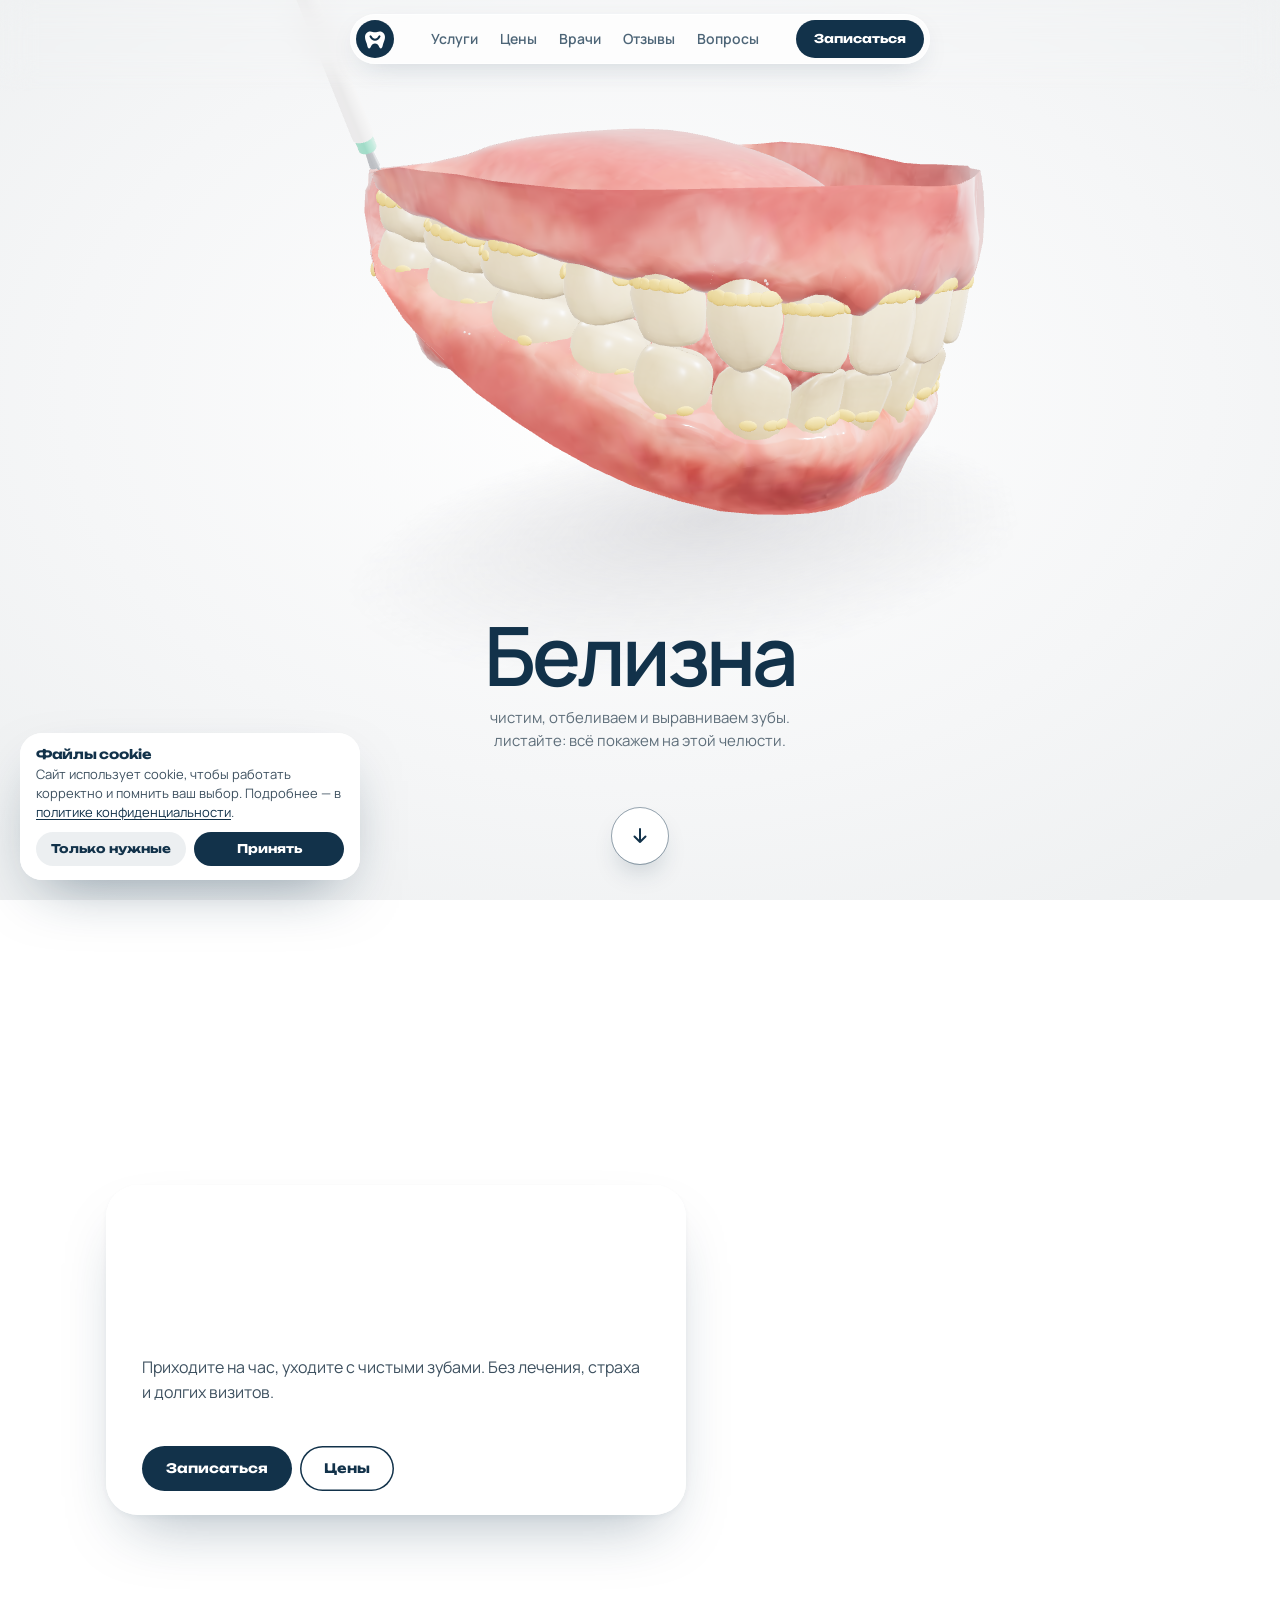
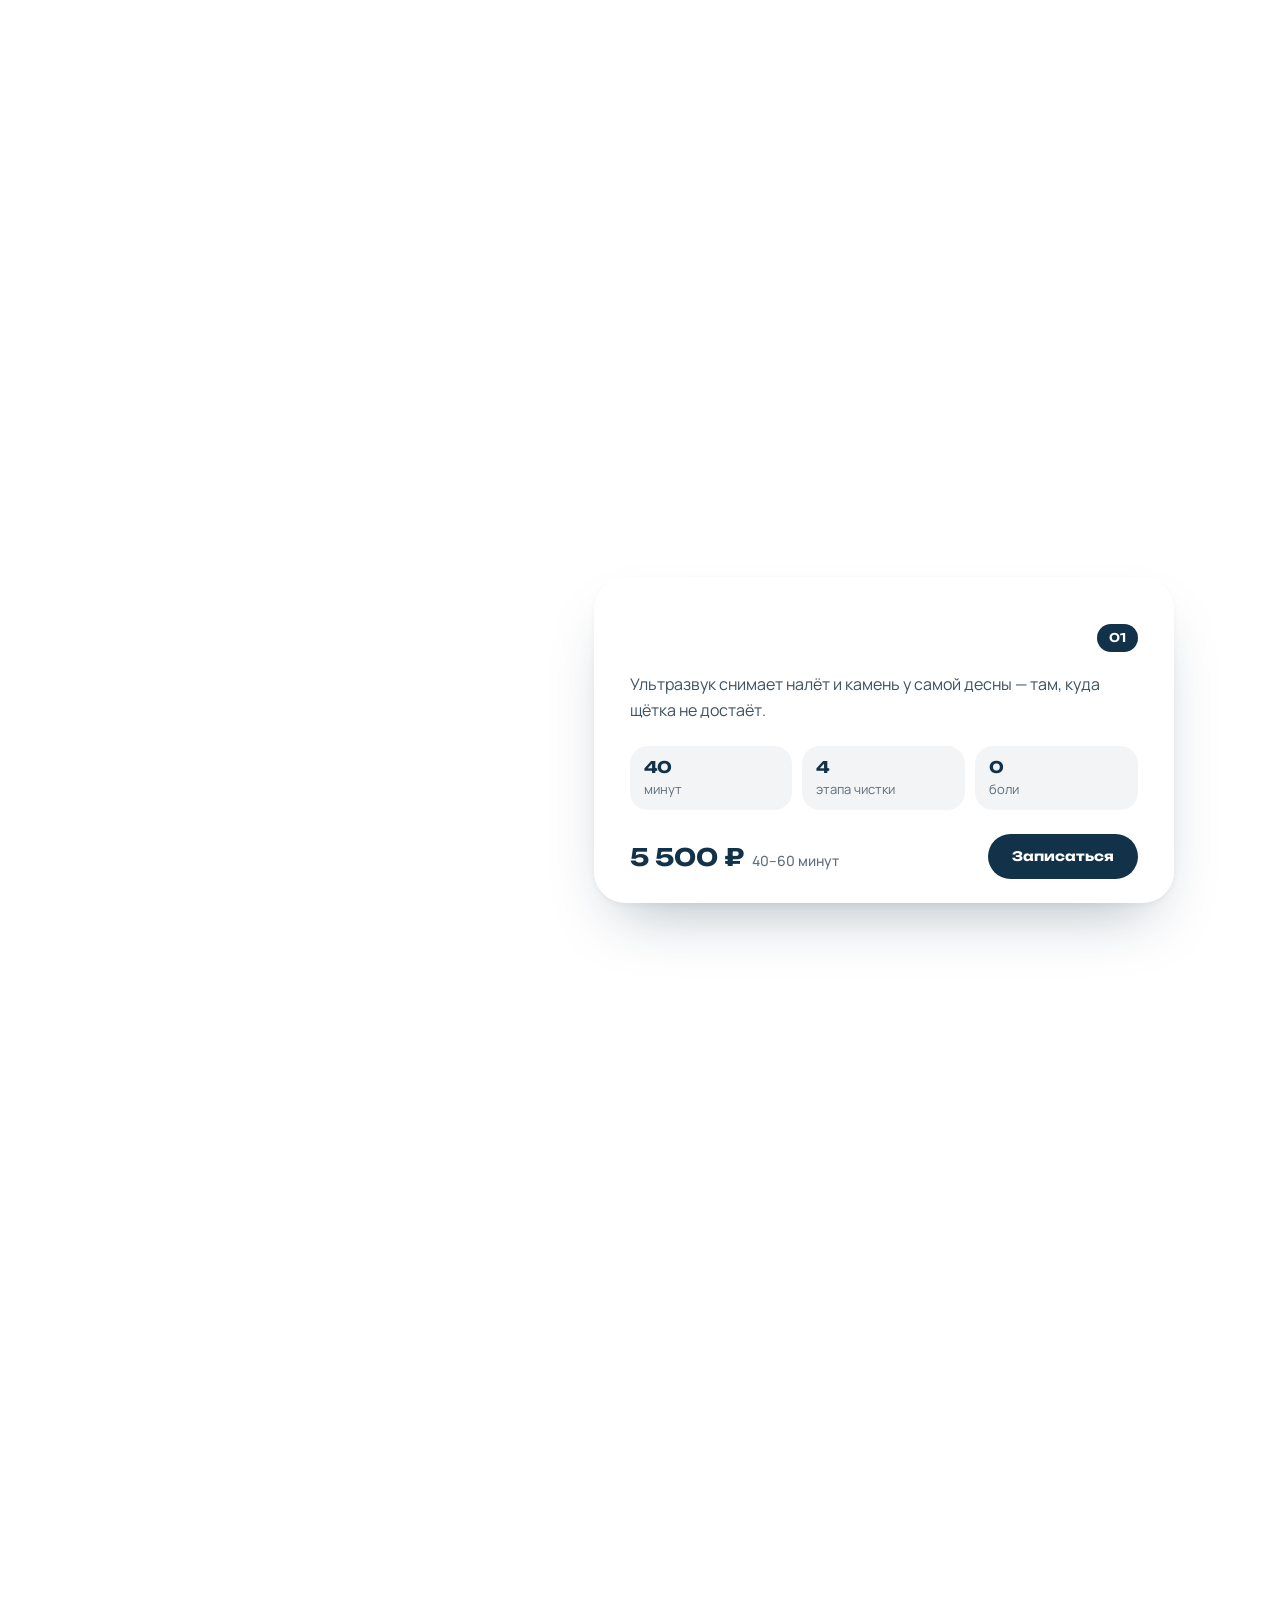
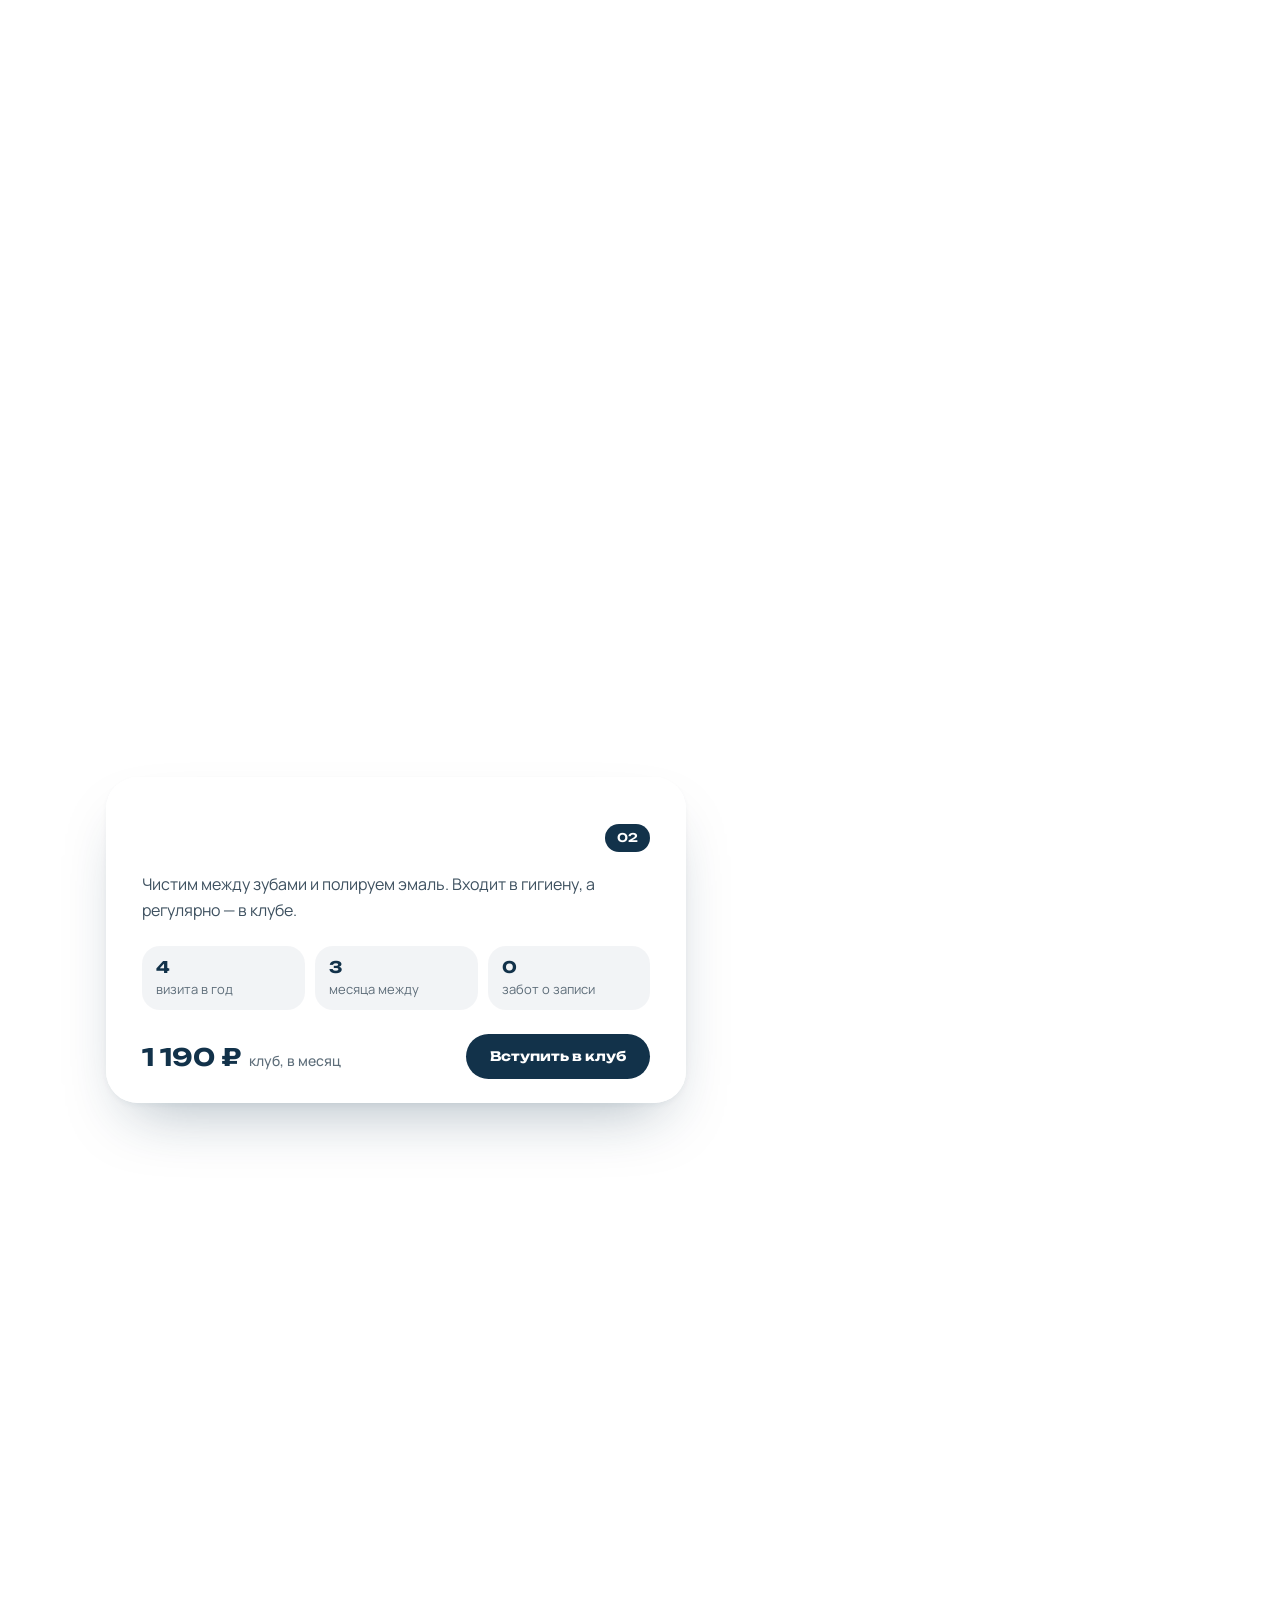
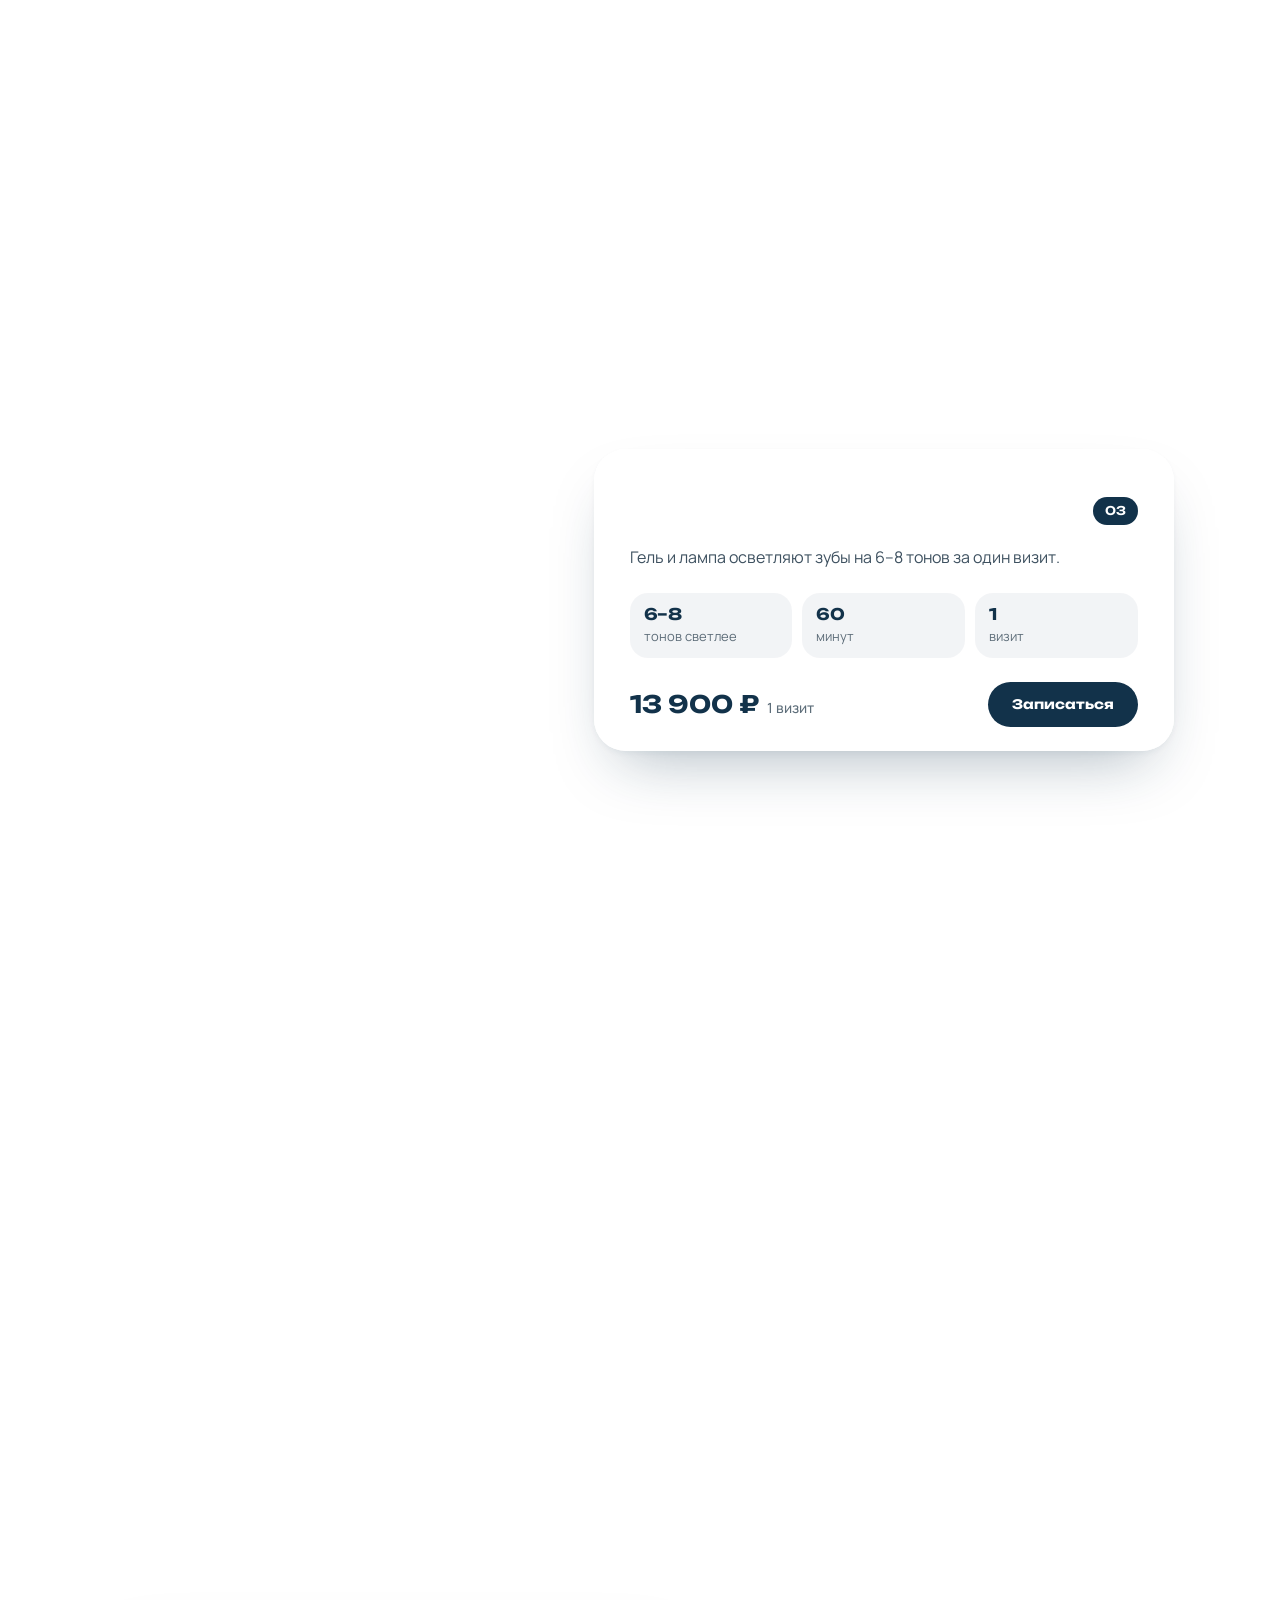
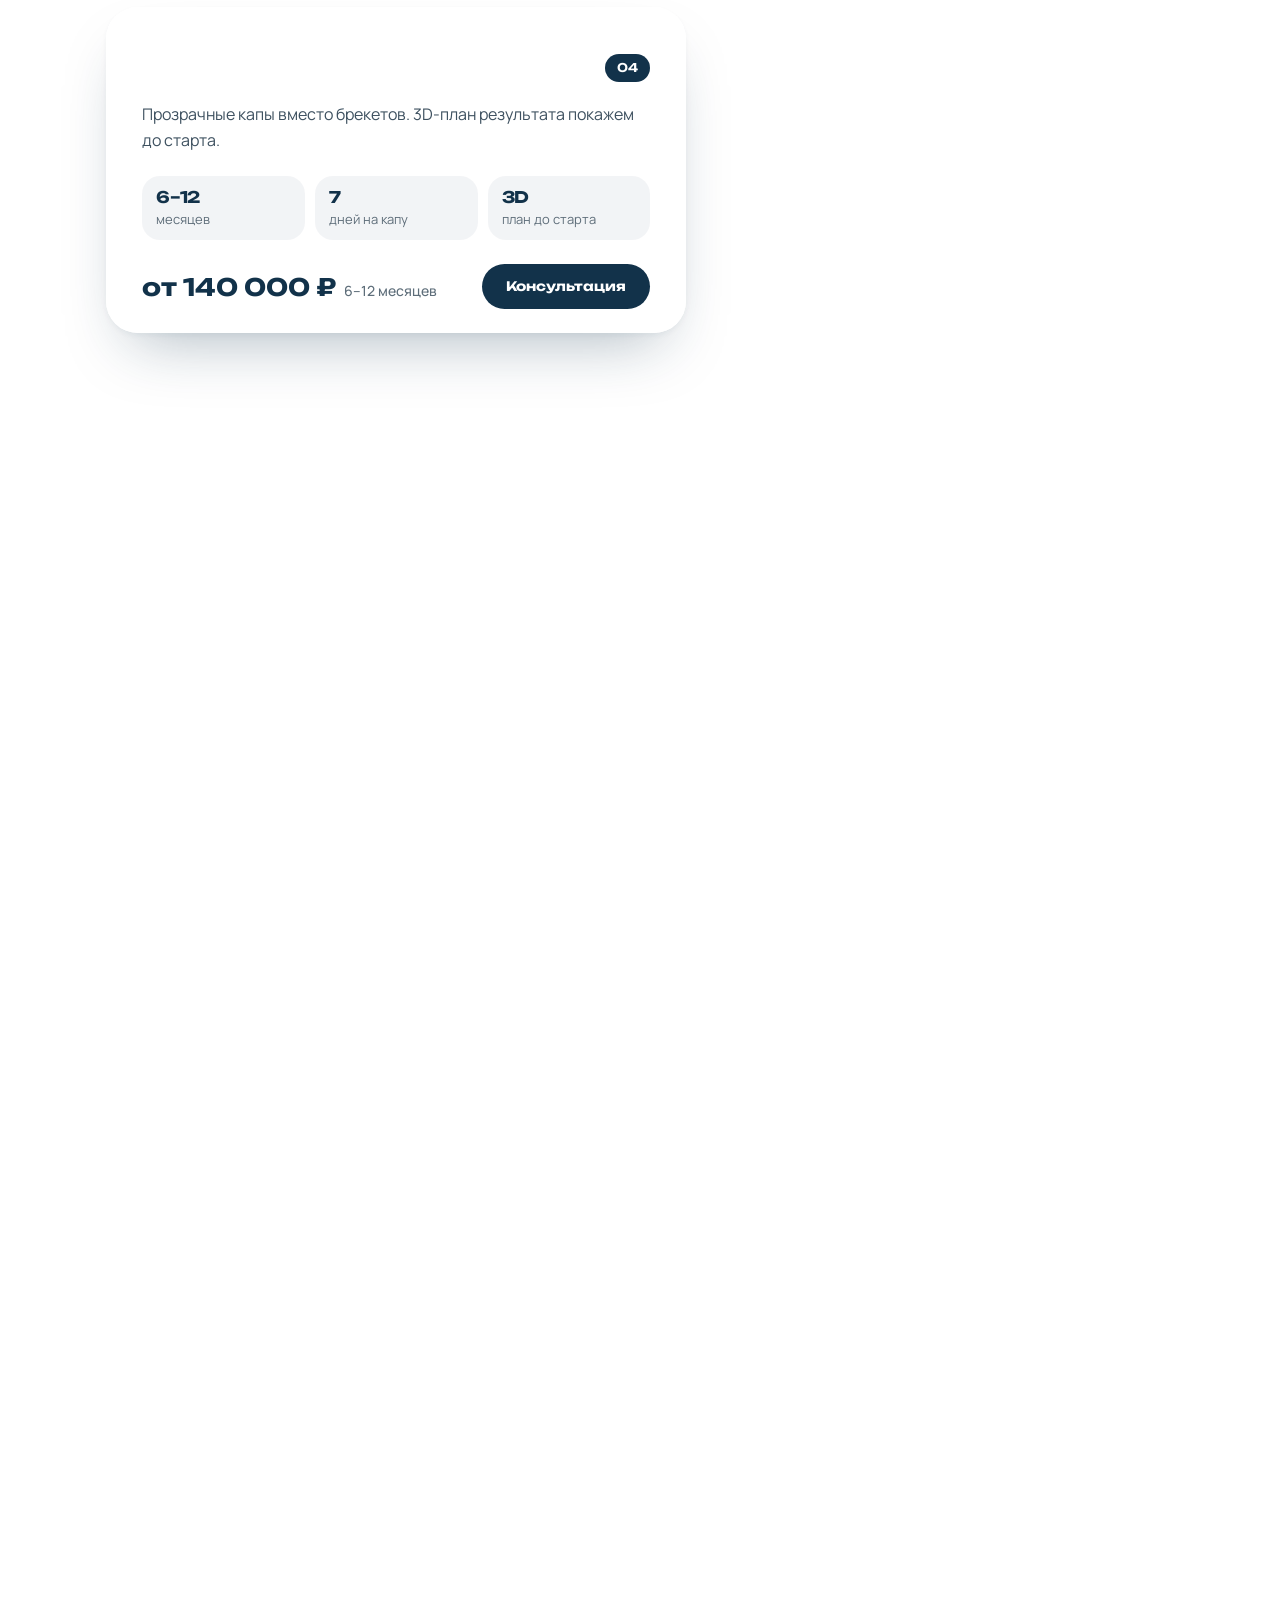
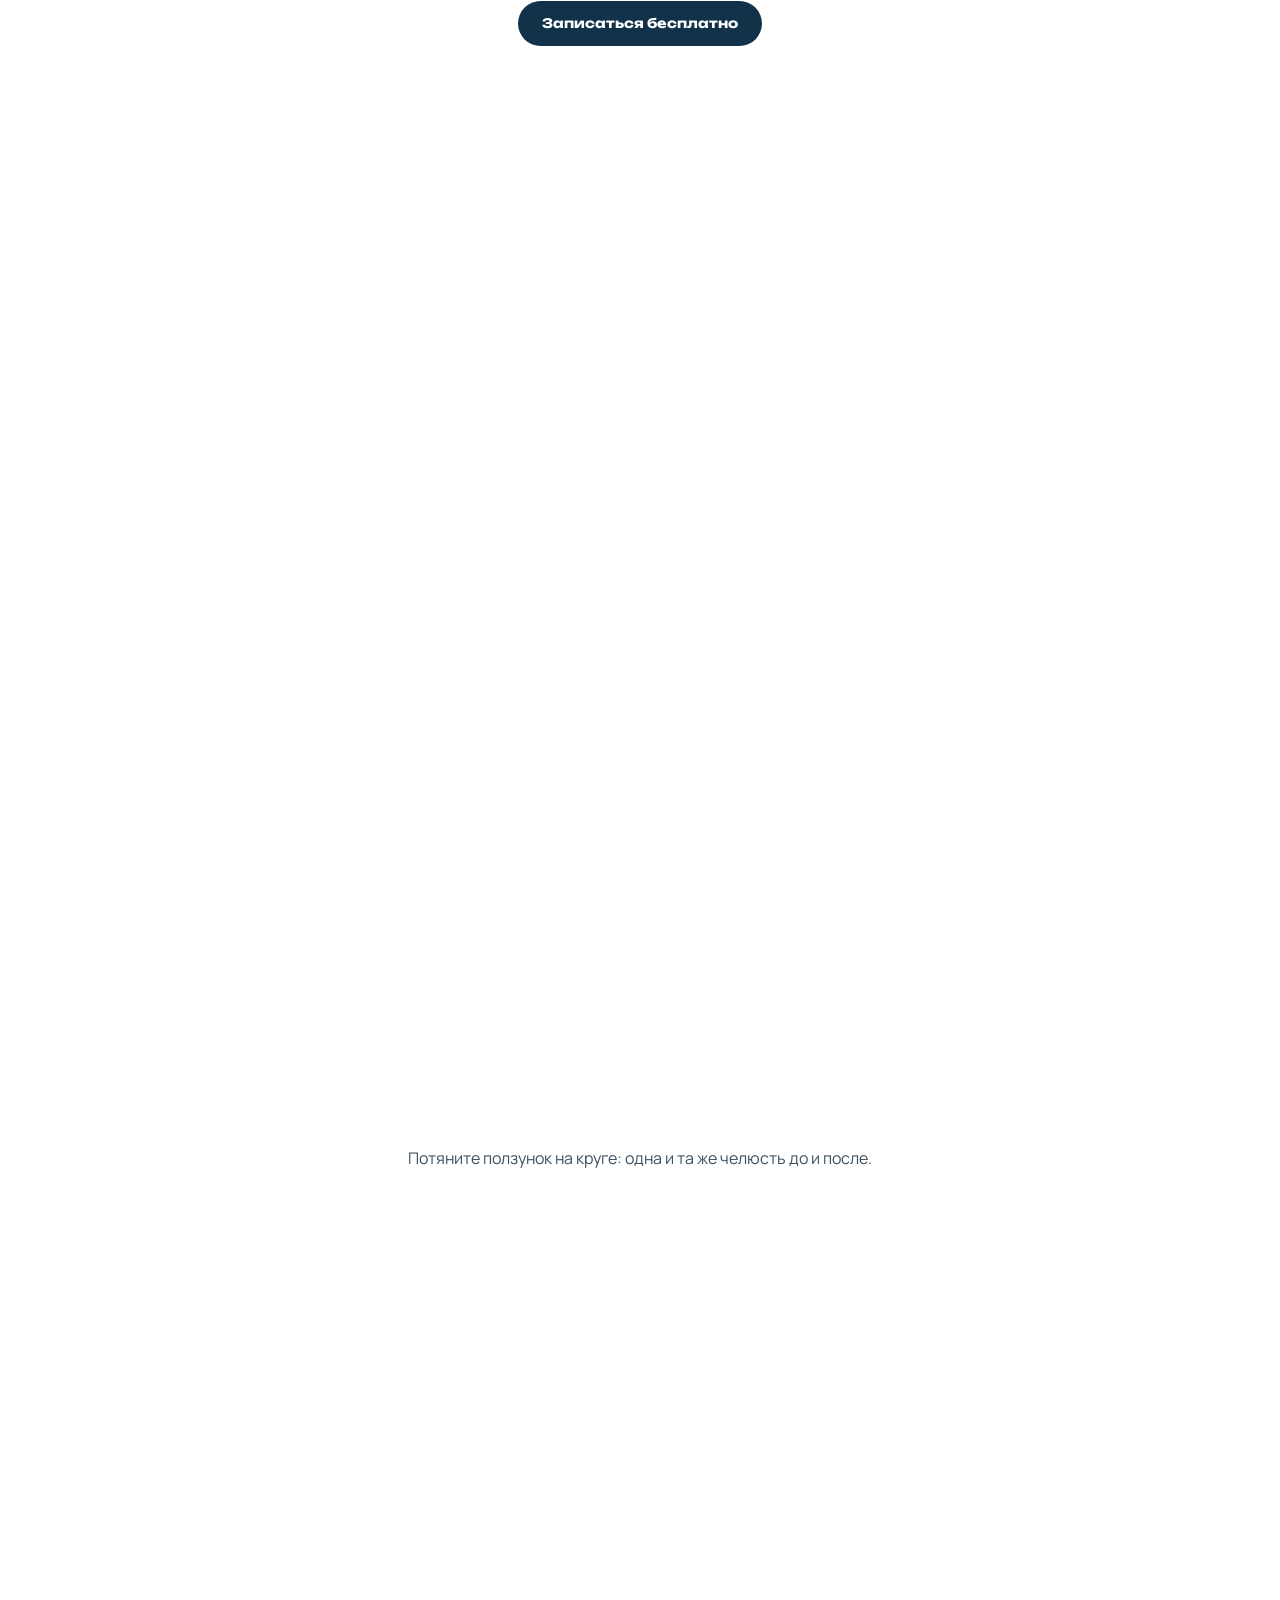
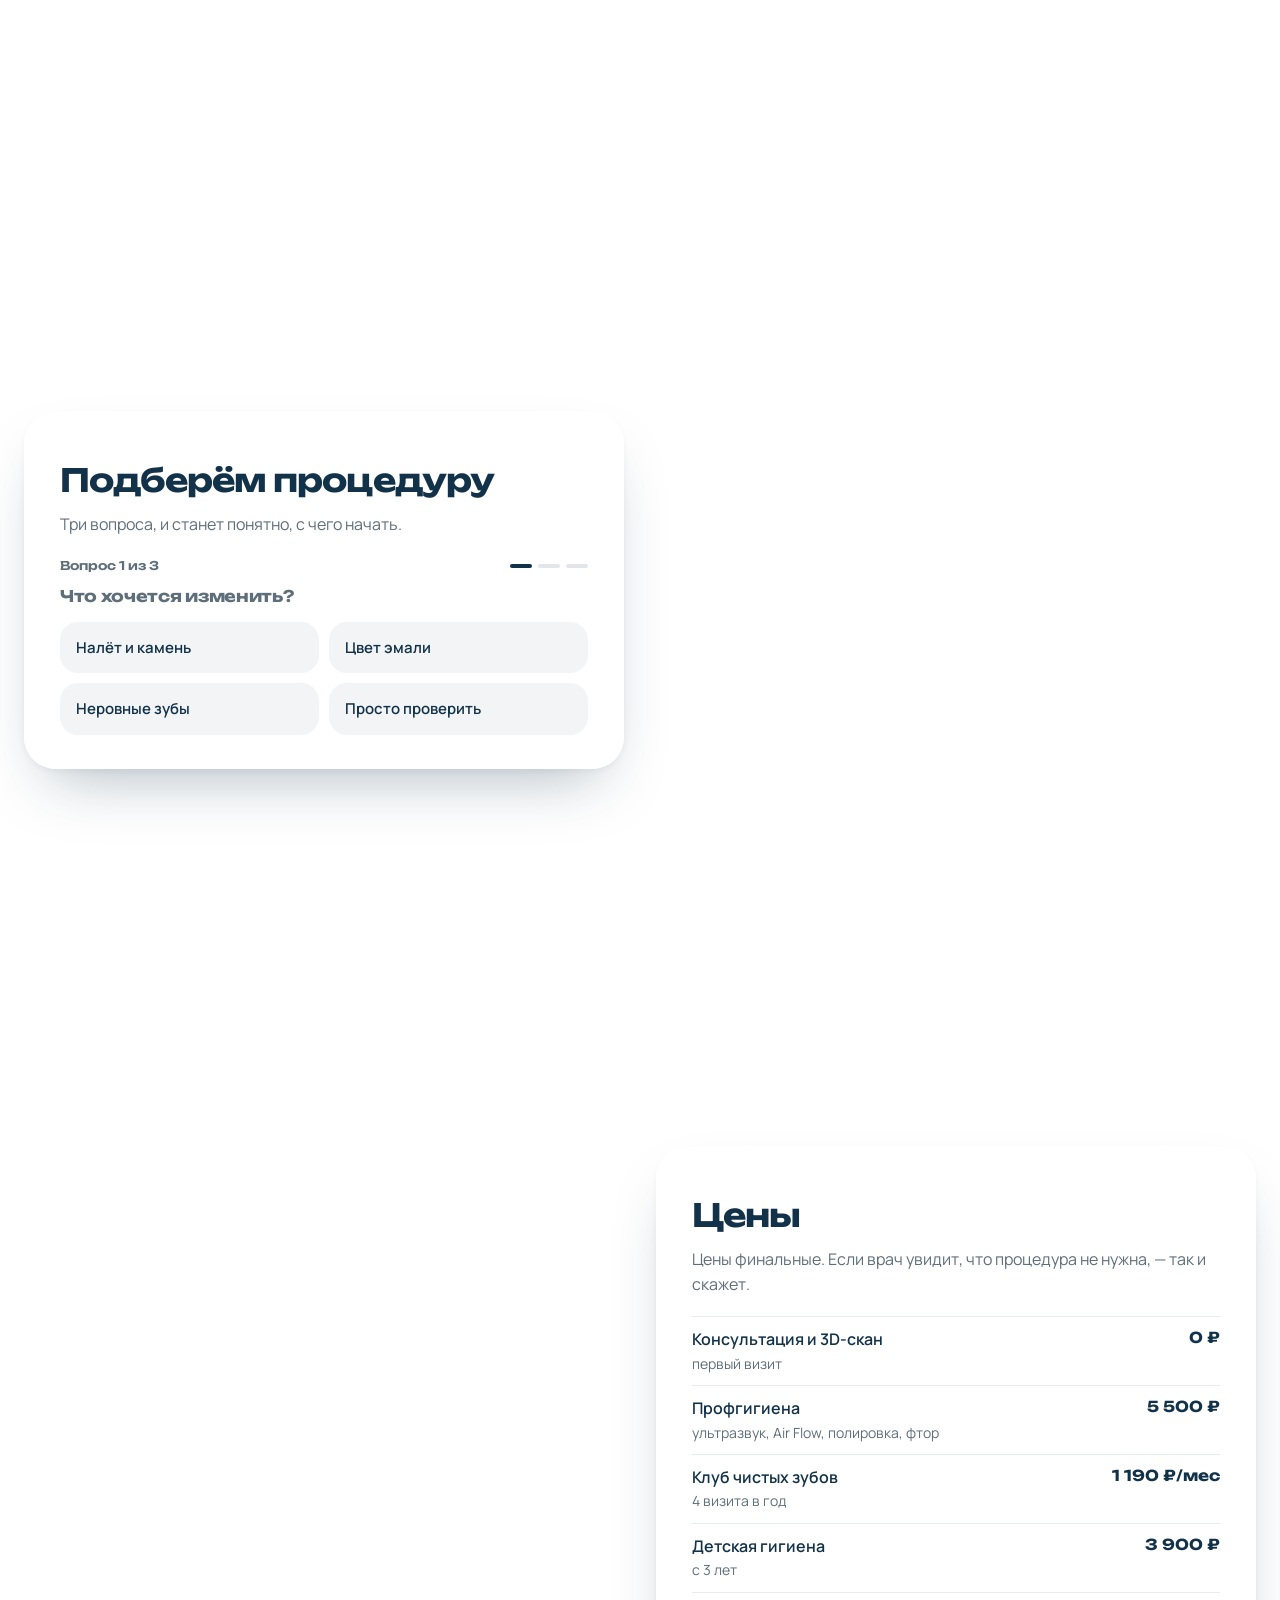
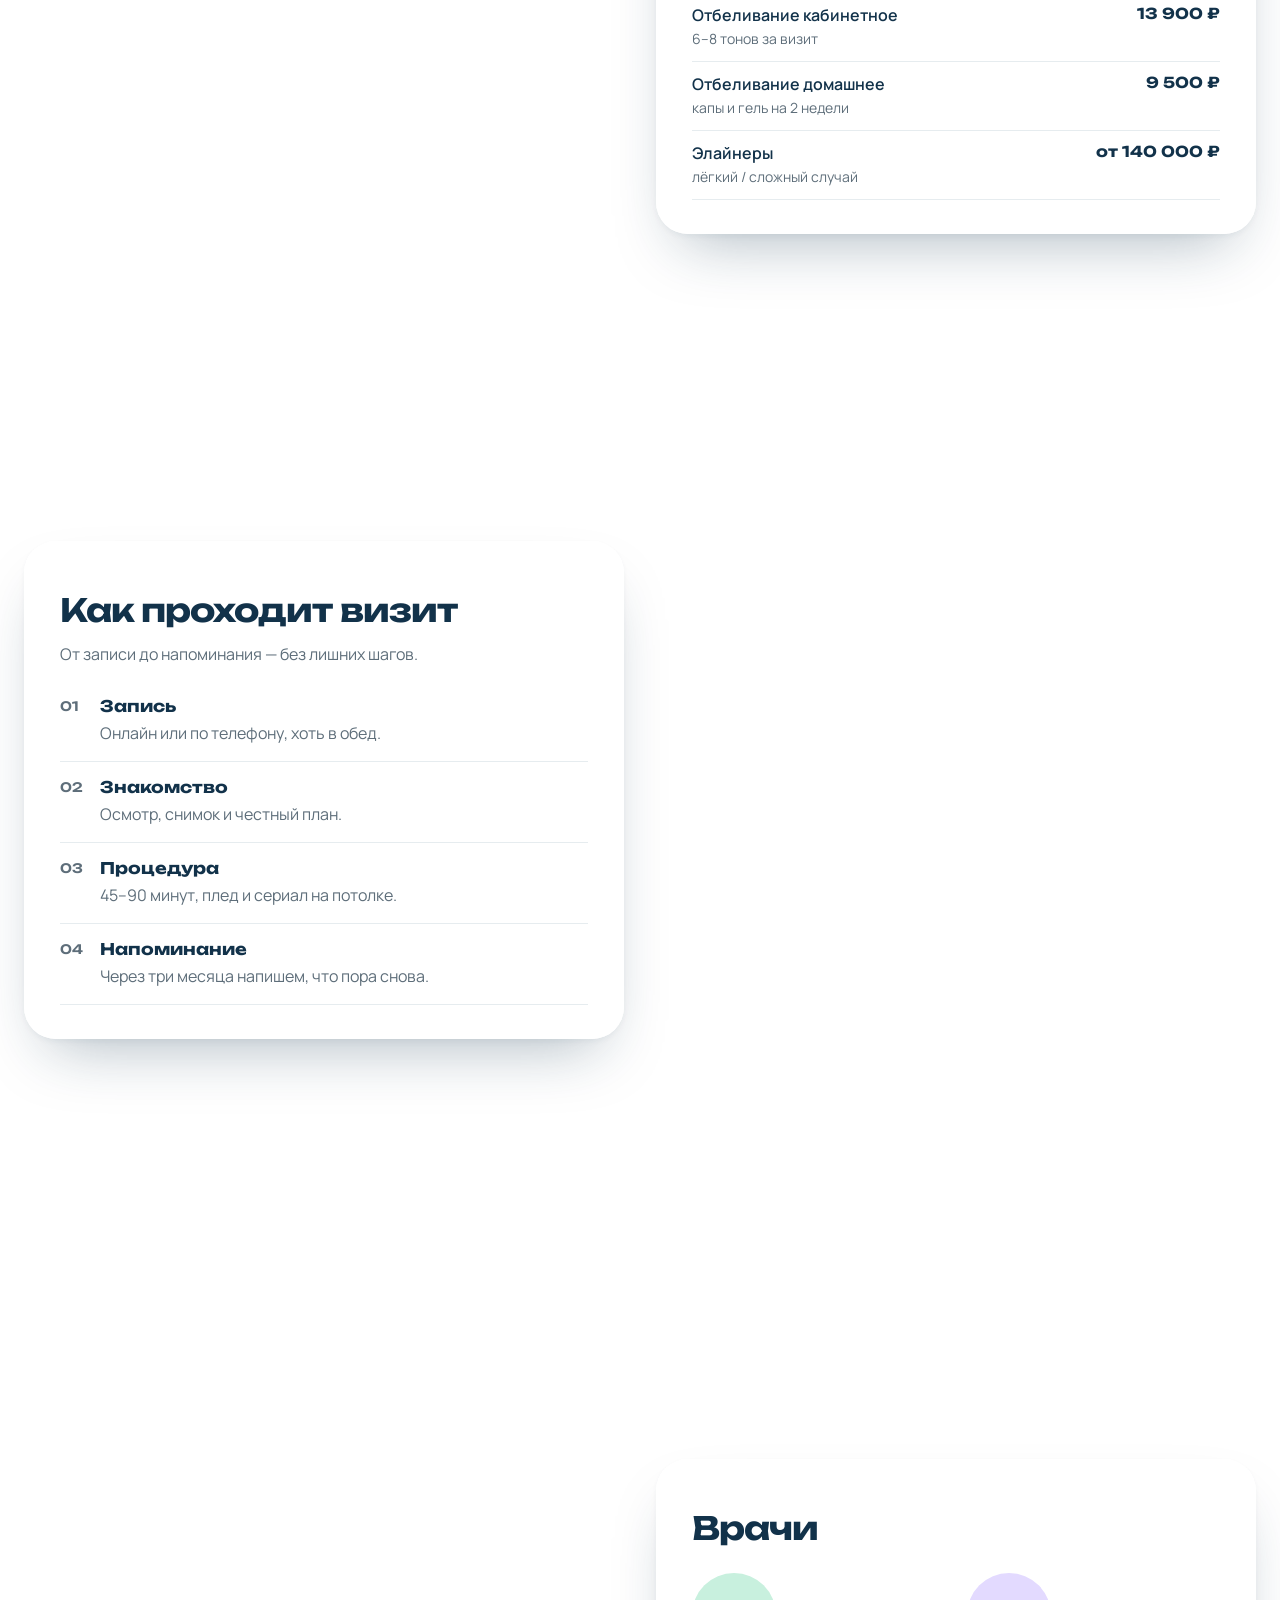
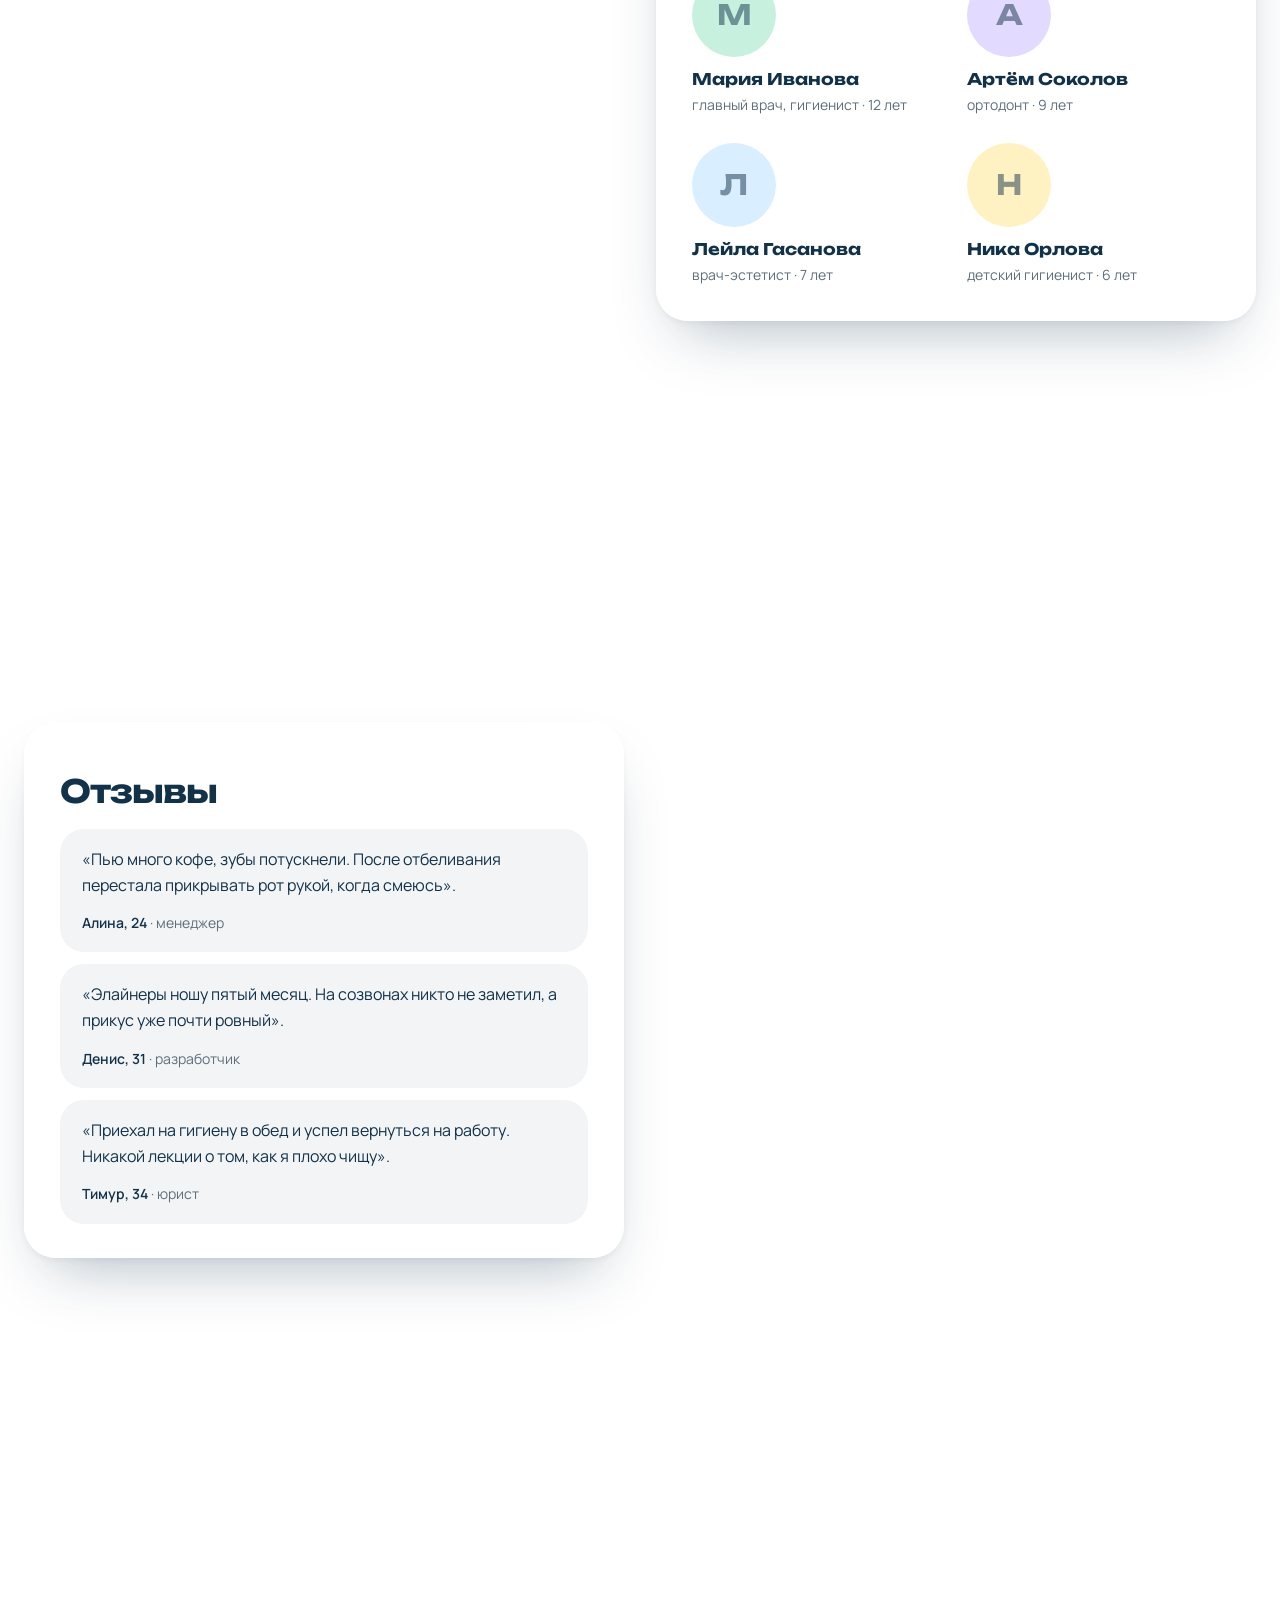
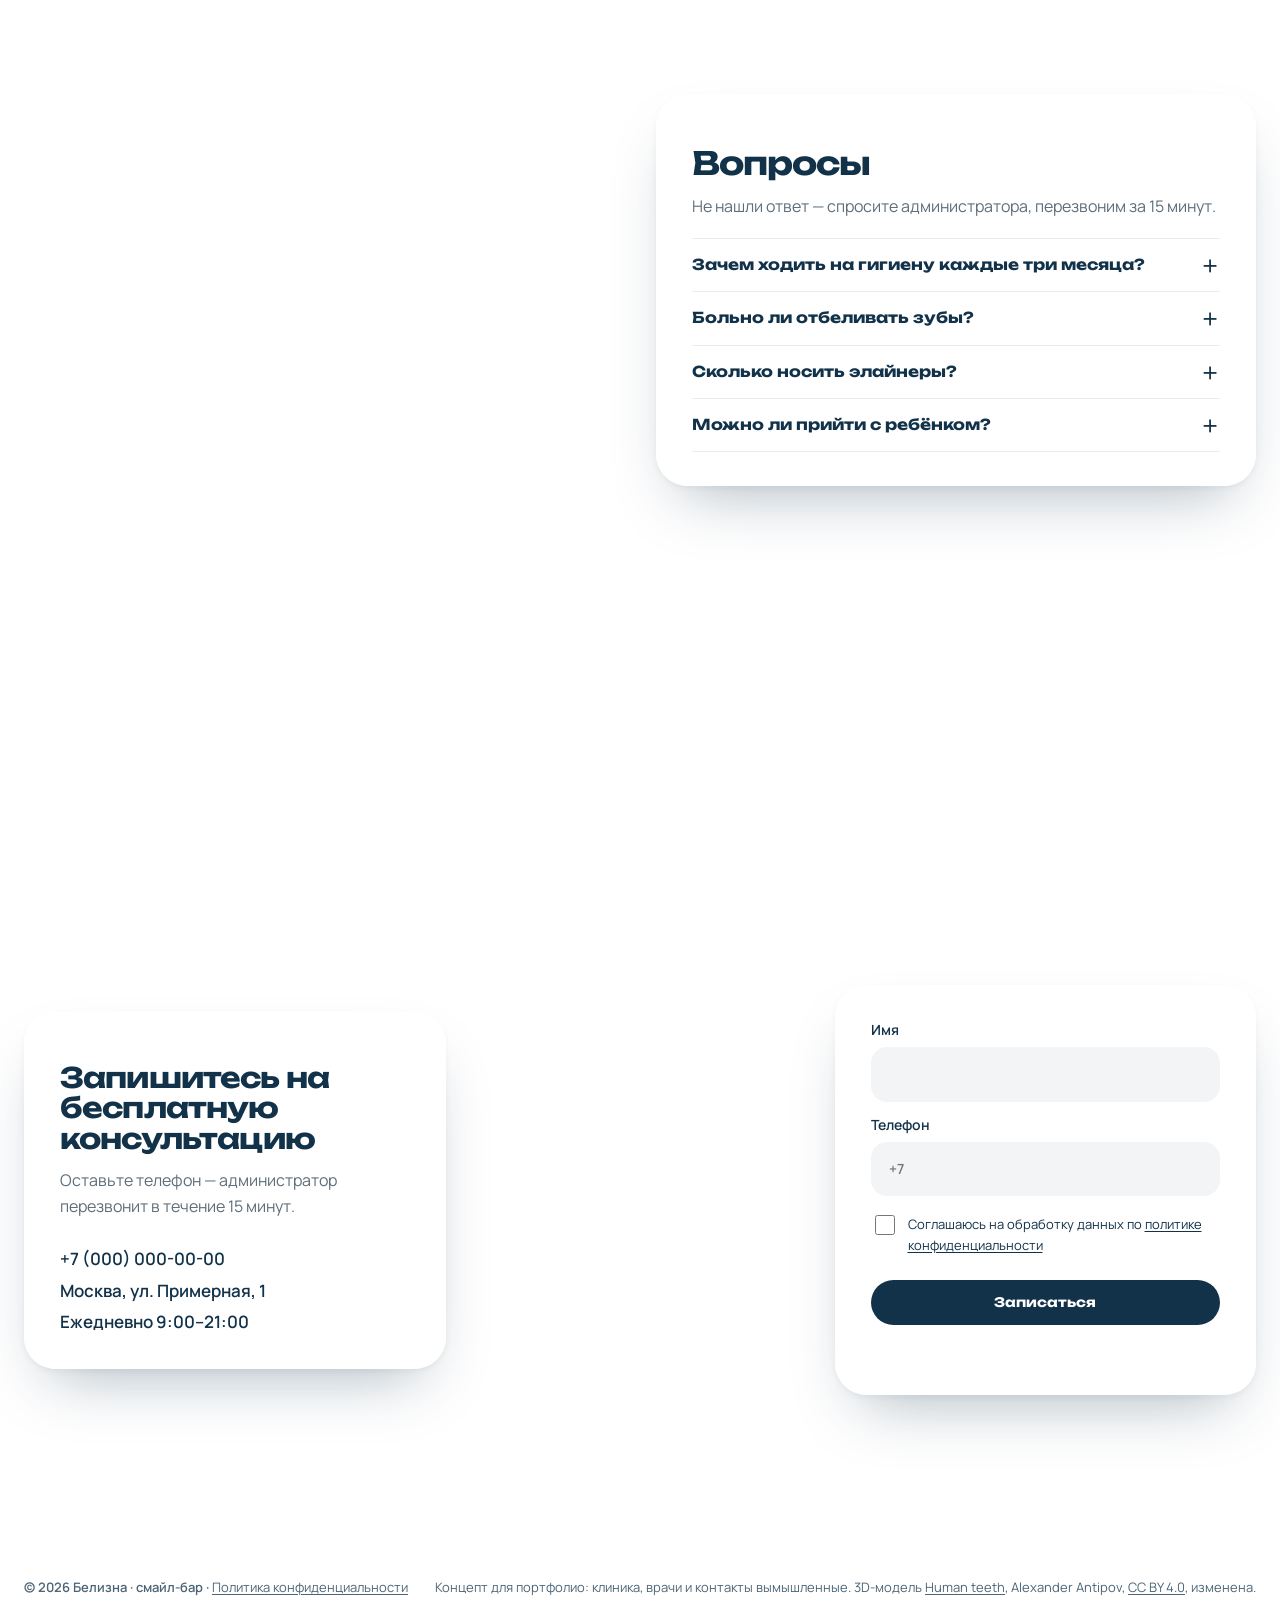
==== commit 5b4f2587: "Убран сдвиг раскладки: содержимое скрыто, пока не применились стили; страховка на 4 секунды Co-Autho" ====
--- a/index.html
+++ b/index.html
@@ -32,7 +32,7 @@
 <meta name="twitter:image" content="https://anufriev163.github.io/belizna/og.jpg?v=2">
 <meta name="theme-color" content="#ffffff">
 <link rel="canonical" href="https://anufriev163.github.io/belizna/">
-<noscript><style>.loader { display: none !important; } .intro > *, .hint { opacity: 1 !important; translate: none !important; }</style></noscript>
+<noscript><style>html:not(.css) body > * { visibility: visible !important; } .loader { display: none !important; } .intro > *, .hint { opacity: 1 !important; translate: none !important; }</style></noscript>
 <style>
 /* Шрифты лежат на сайте (vendor/fonts), без запросов к Google */
 @font-face { font-family: "Manrope"; font-style: normal; font-weight: 400 600; font-display: swap; src: url(vendor/fonts/manrope-cyrillic.woff2?v=20261121a) format("woff2"); unicode-range: U+0301, U+0400-045F, U+0490-0491, U+04B0-04B1, U+2116; }
@@ -60,8 +60,10 @@
 @keyframes l-spin { to { transform: rotate(360deg); } }
 @keyframes l-whiten { to { opacity: .85; } }
 
+/* Пока не пришёл css/styles.css, всё кроме экрана загрузки скрыто: страница без стилей перестраивалась бы под загрузчиком и давала сдвиг раскладки */
+html:not(.css) body > :not(.loader):not(script):not(noscript) { visibility: hidden; }
 </style>
-<link rel="stylesheet" href="css/styles.css?v=20261121a" media="print" onload="this.media='all'">
+<link rel="stylesheet" href="css/styles.css?v=20261121a" media="print" onload="this.media='all';document.documentElement.classList.add('css')">
 <noscript><link rel="stylesheet" href="css/styles.css?v=20261121a"></noscript>
 </head>
 <body>
@@ -75,6 +77,7 @@
   // Перезагрузка и возврат на вкладку всегда начинаются с первого экрана, а не с того места, где страницу оставили
   try { if ("scrollRestoration" in history) history.scrollRestoration = "manual"; } catch (e) {}
   window.scrollTo(0, 0);
+  setTimeout(function () { document.documentElement.classList.add("css"); }, 4000);   // страховка на случай, если стили не загрузились
   window.addEventListener("pageshow", function (e) { if (e.persisted) window.scrollTo(0, 0); });
   var el = document.querySelector(".loader"), called = false;
   window.siteReady = function () {
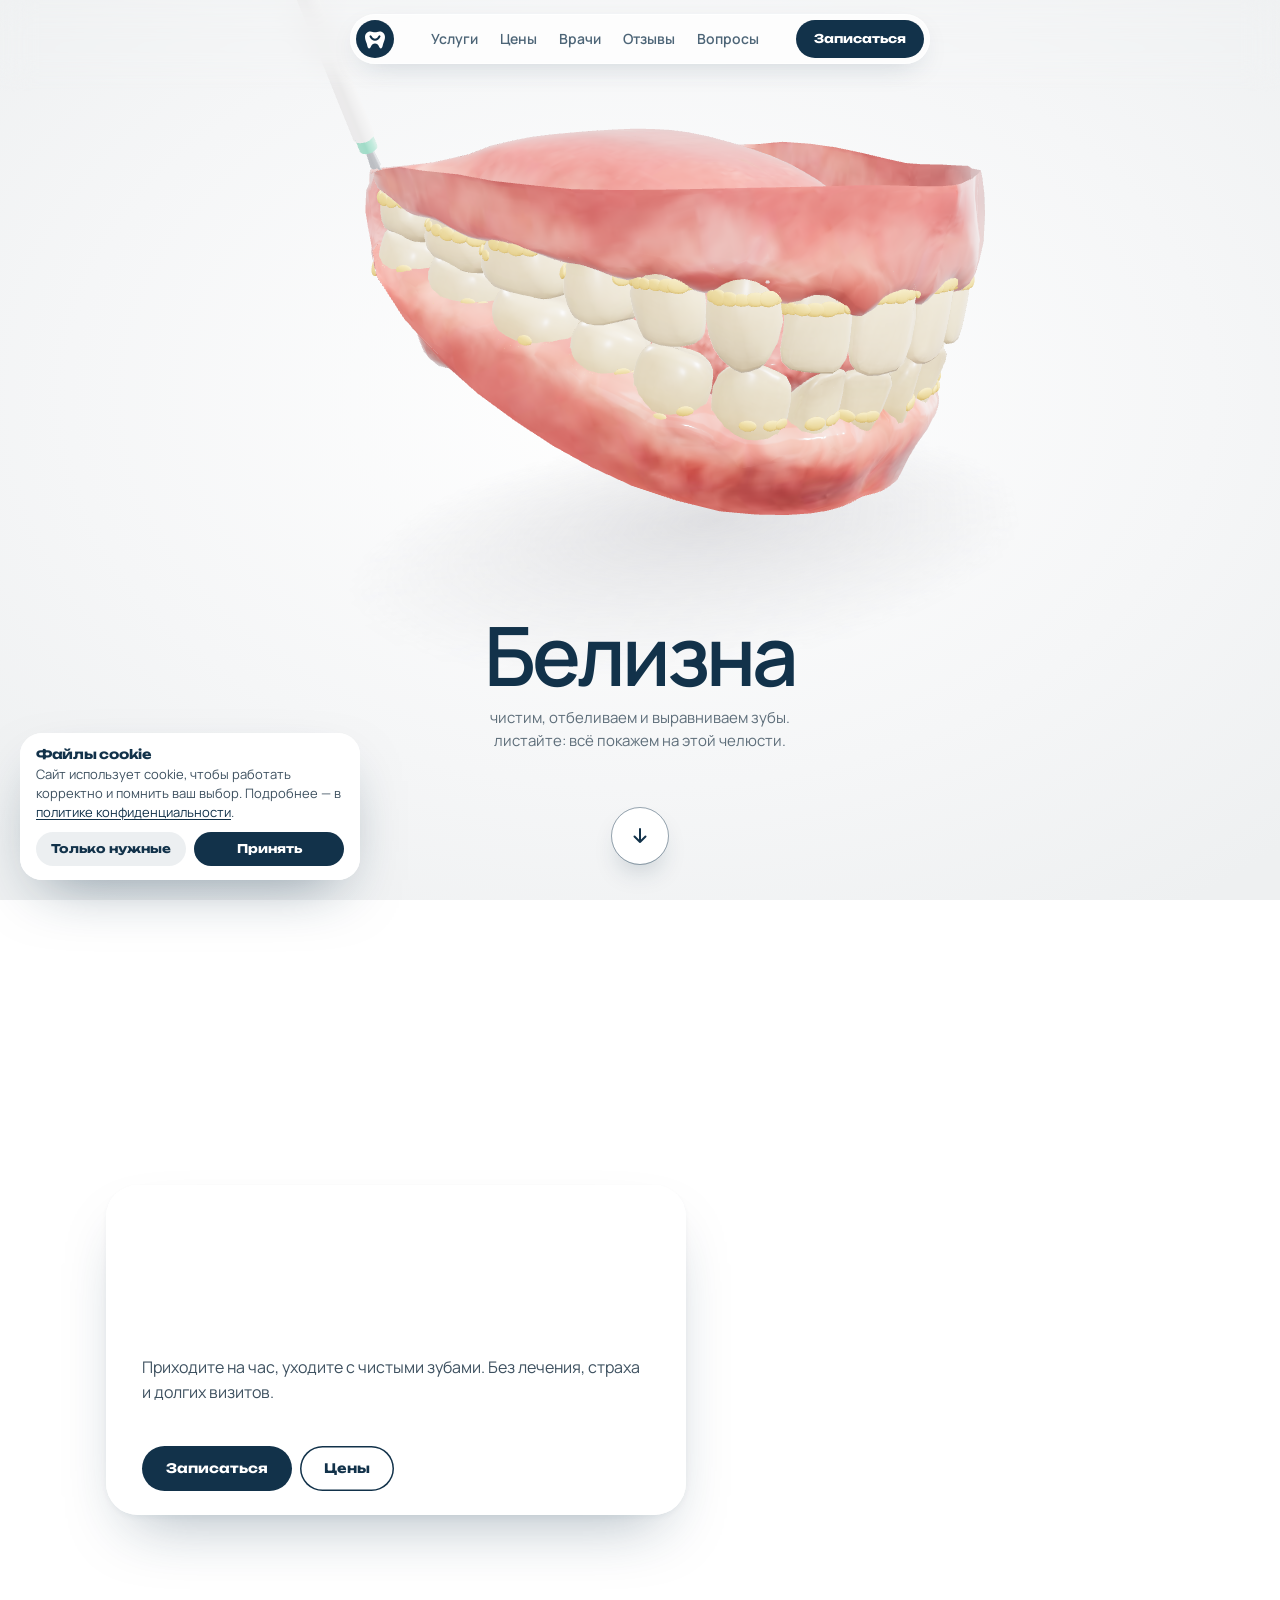
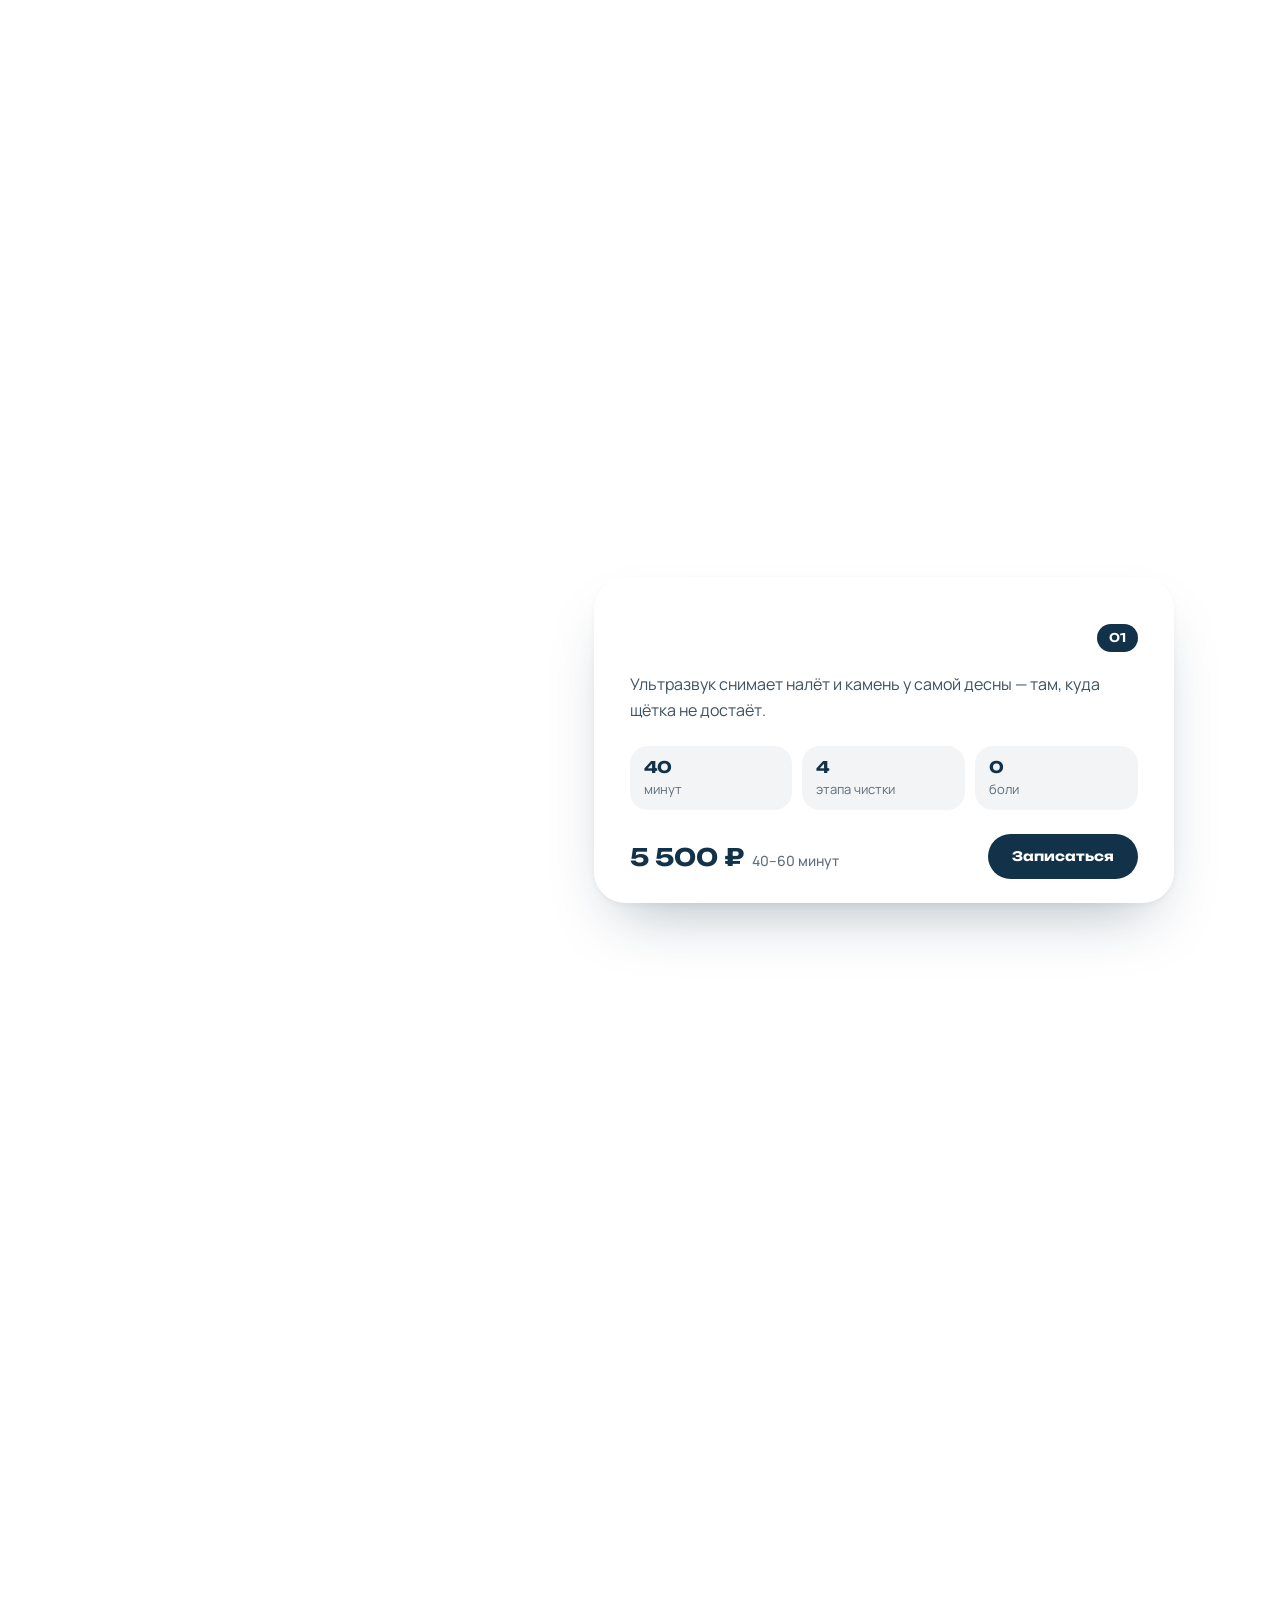
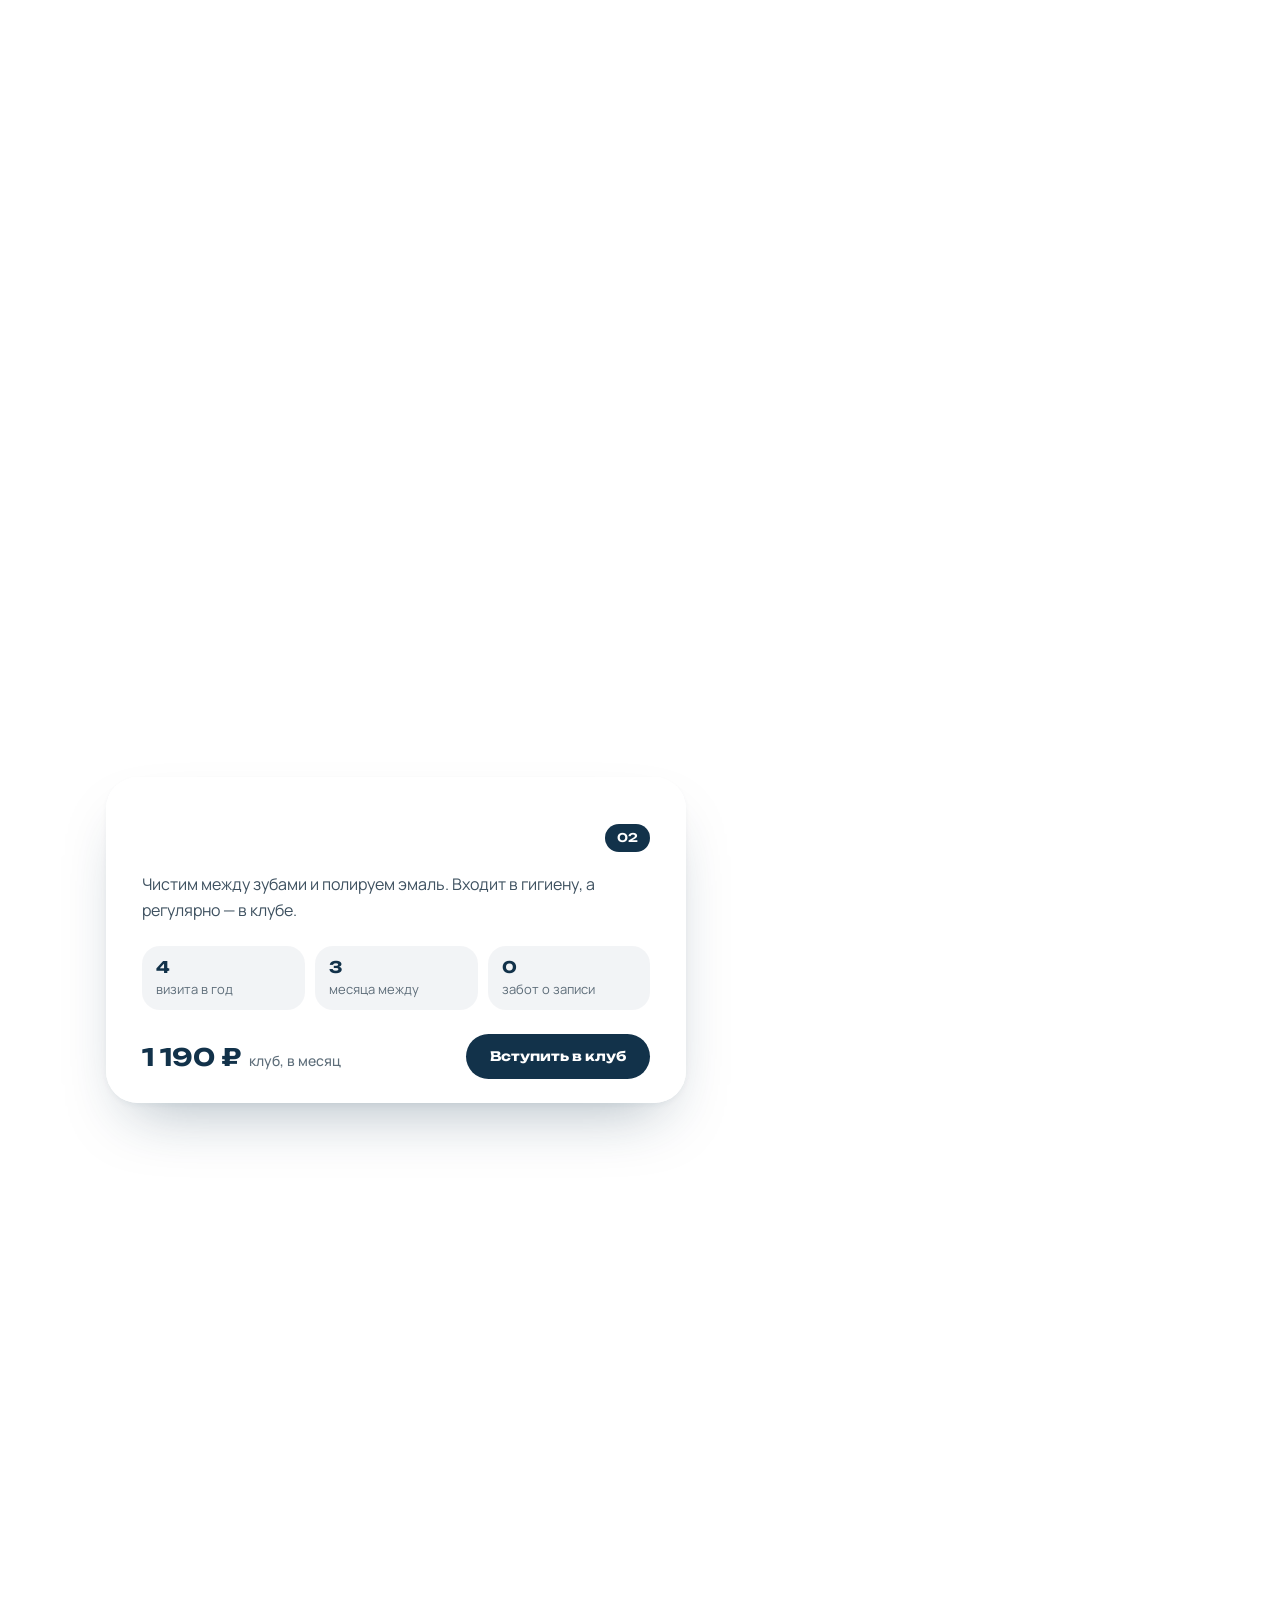
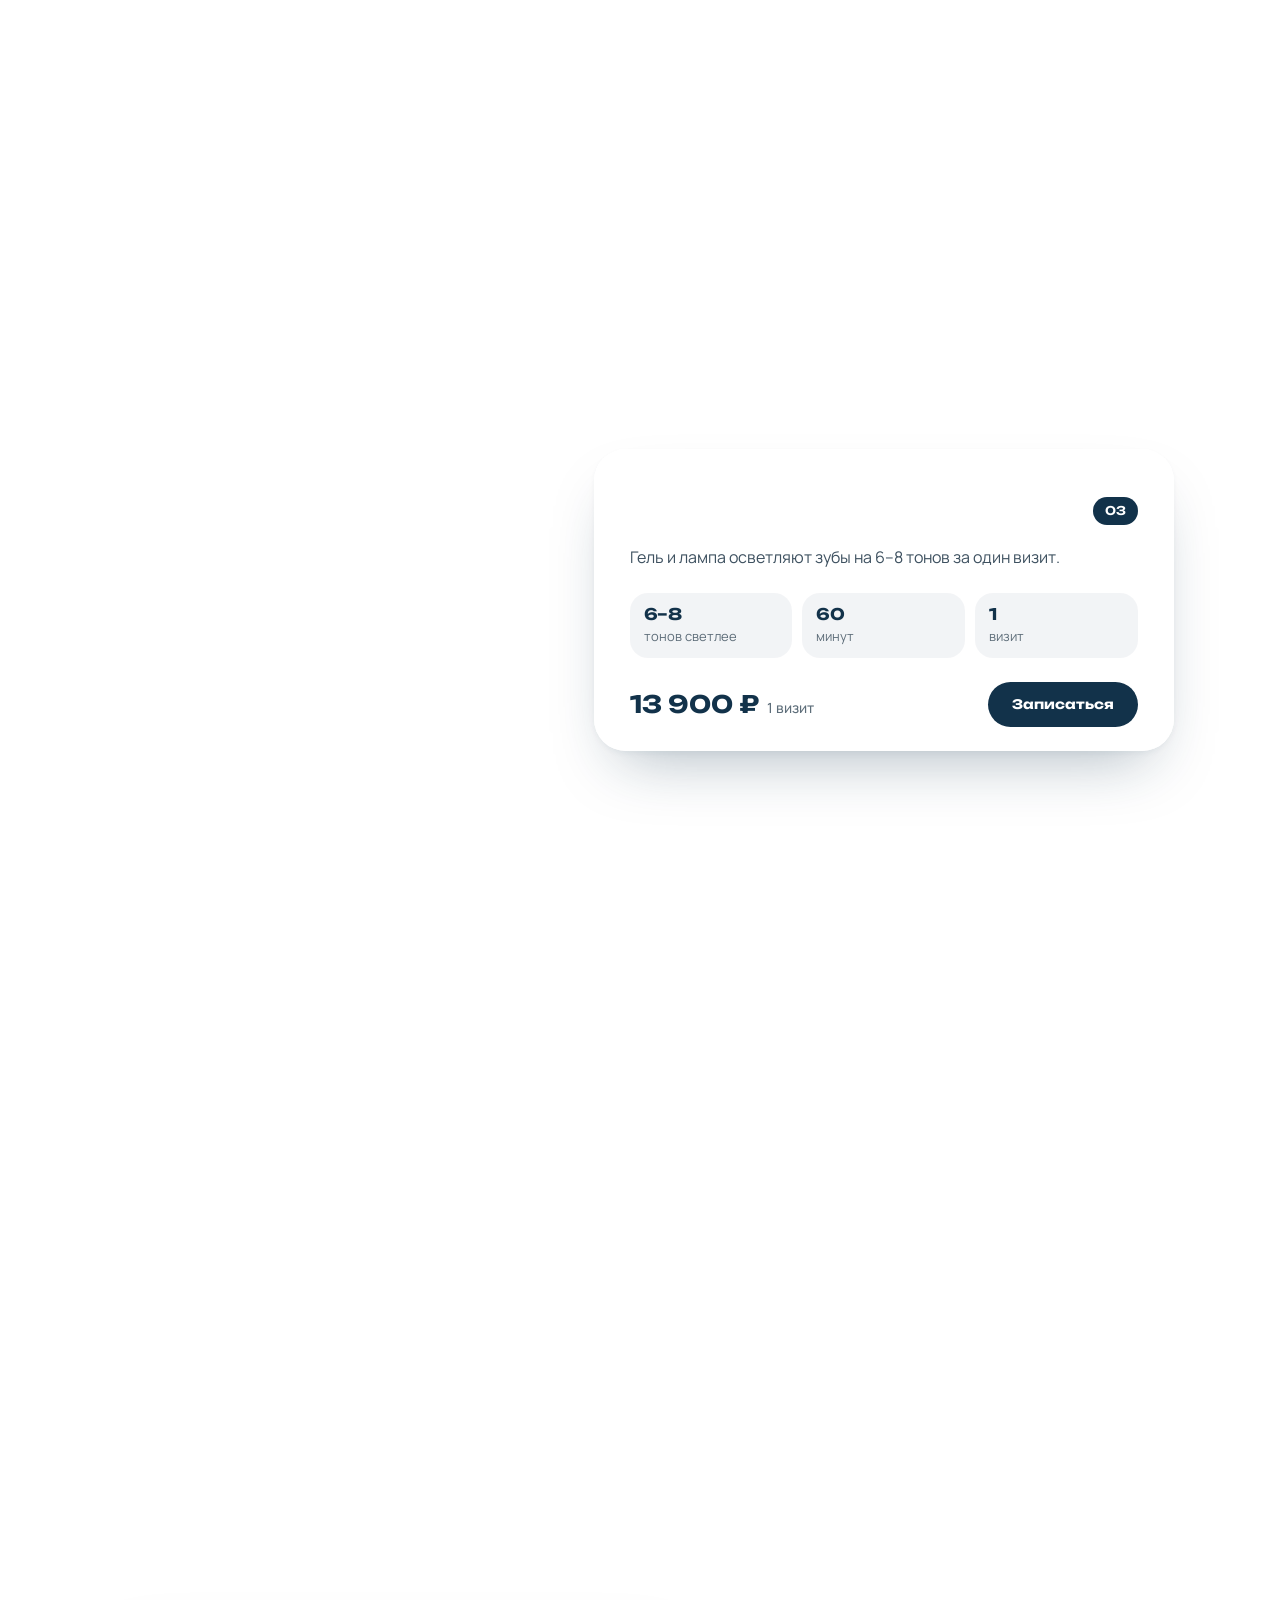
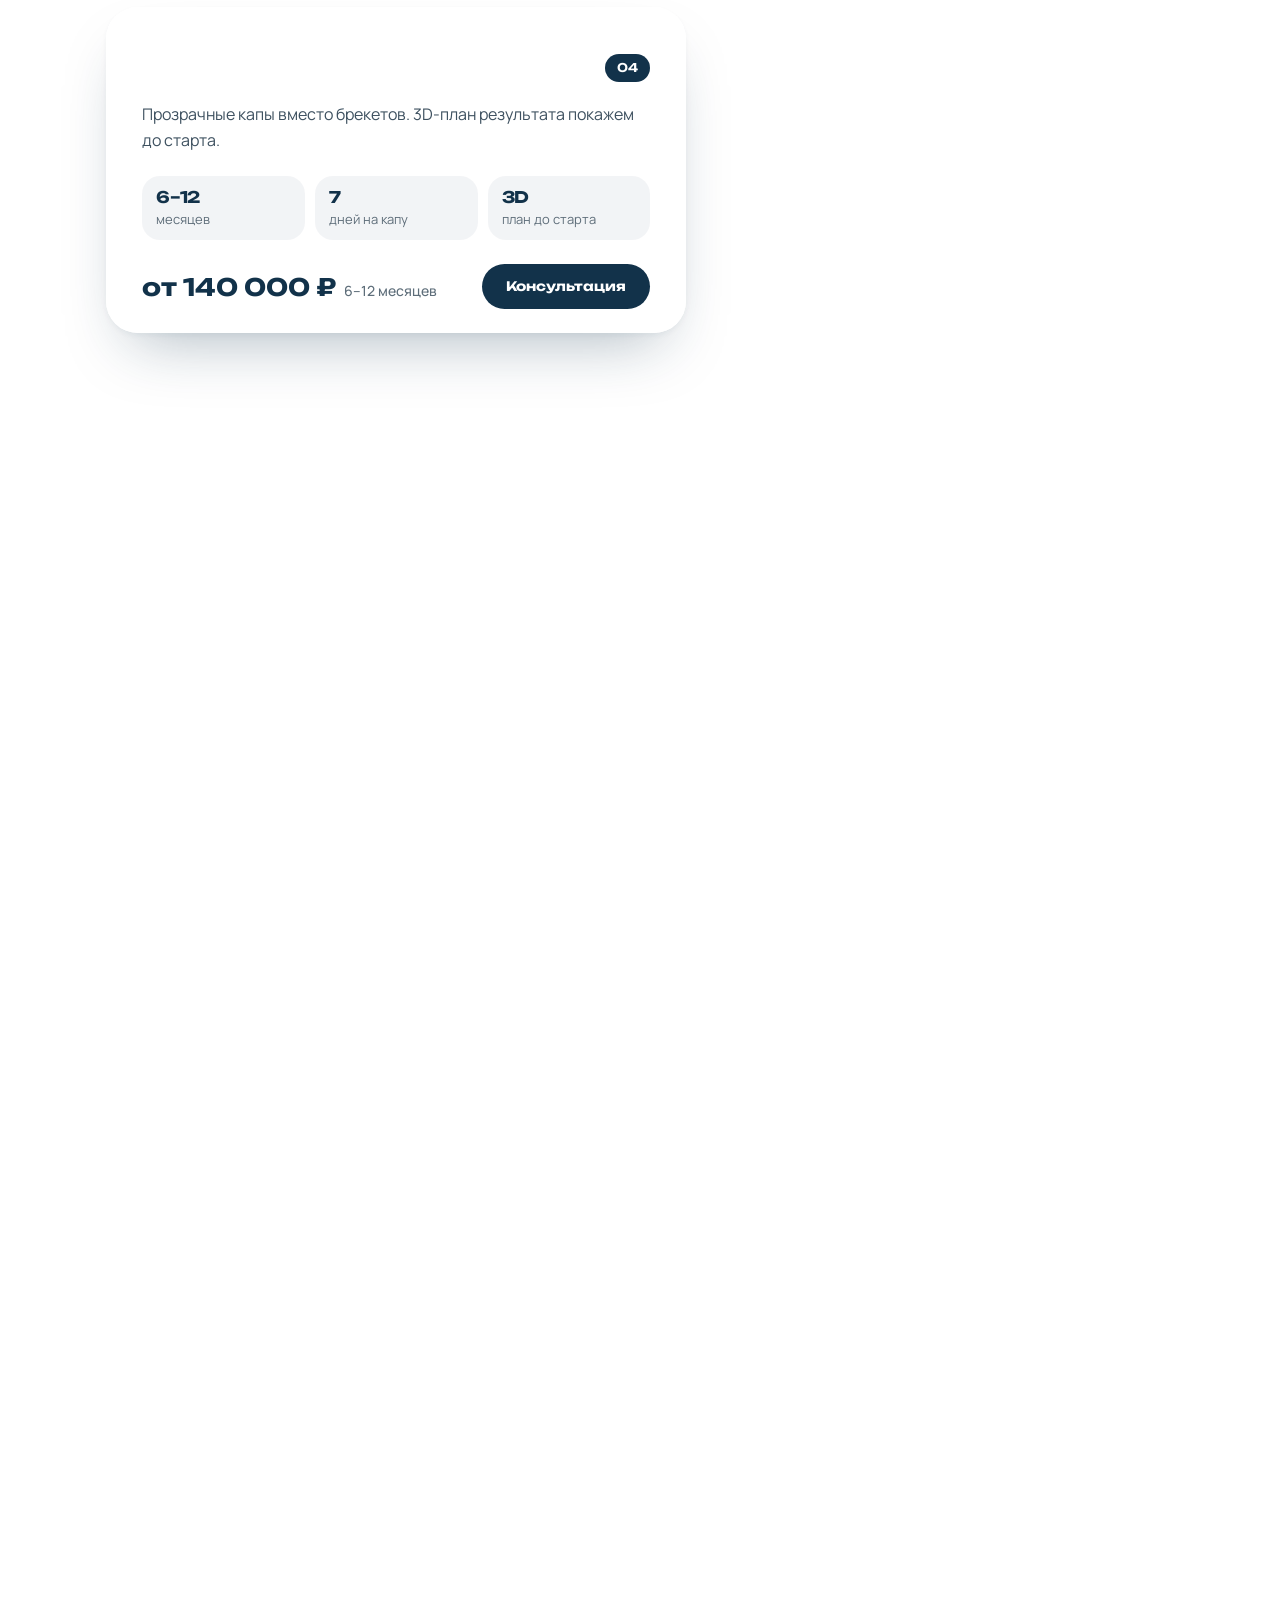
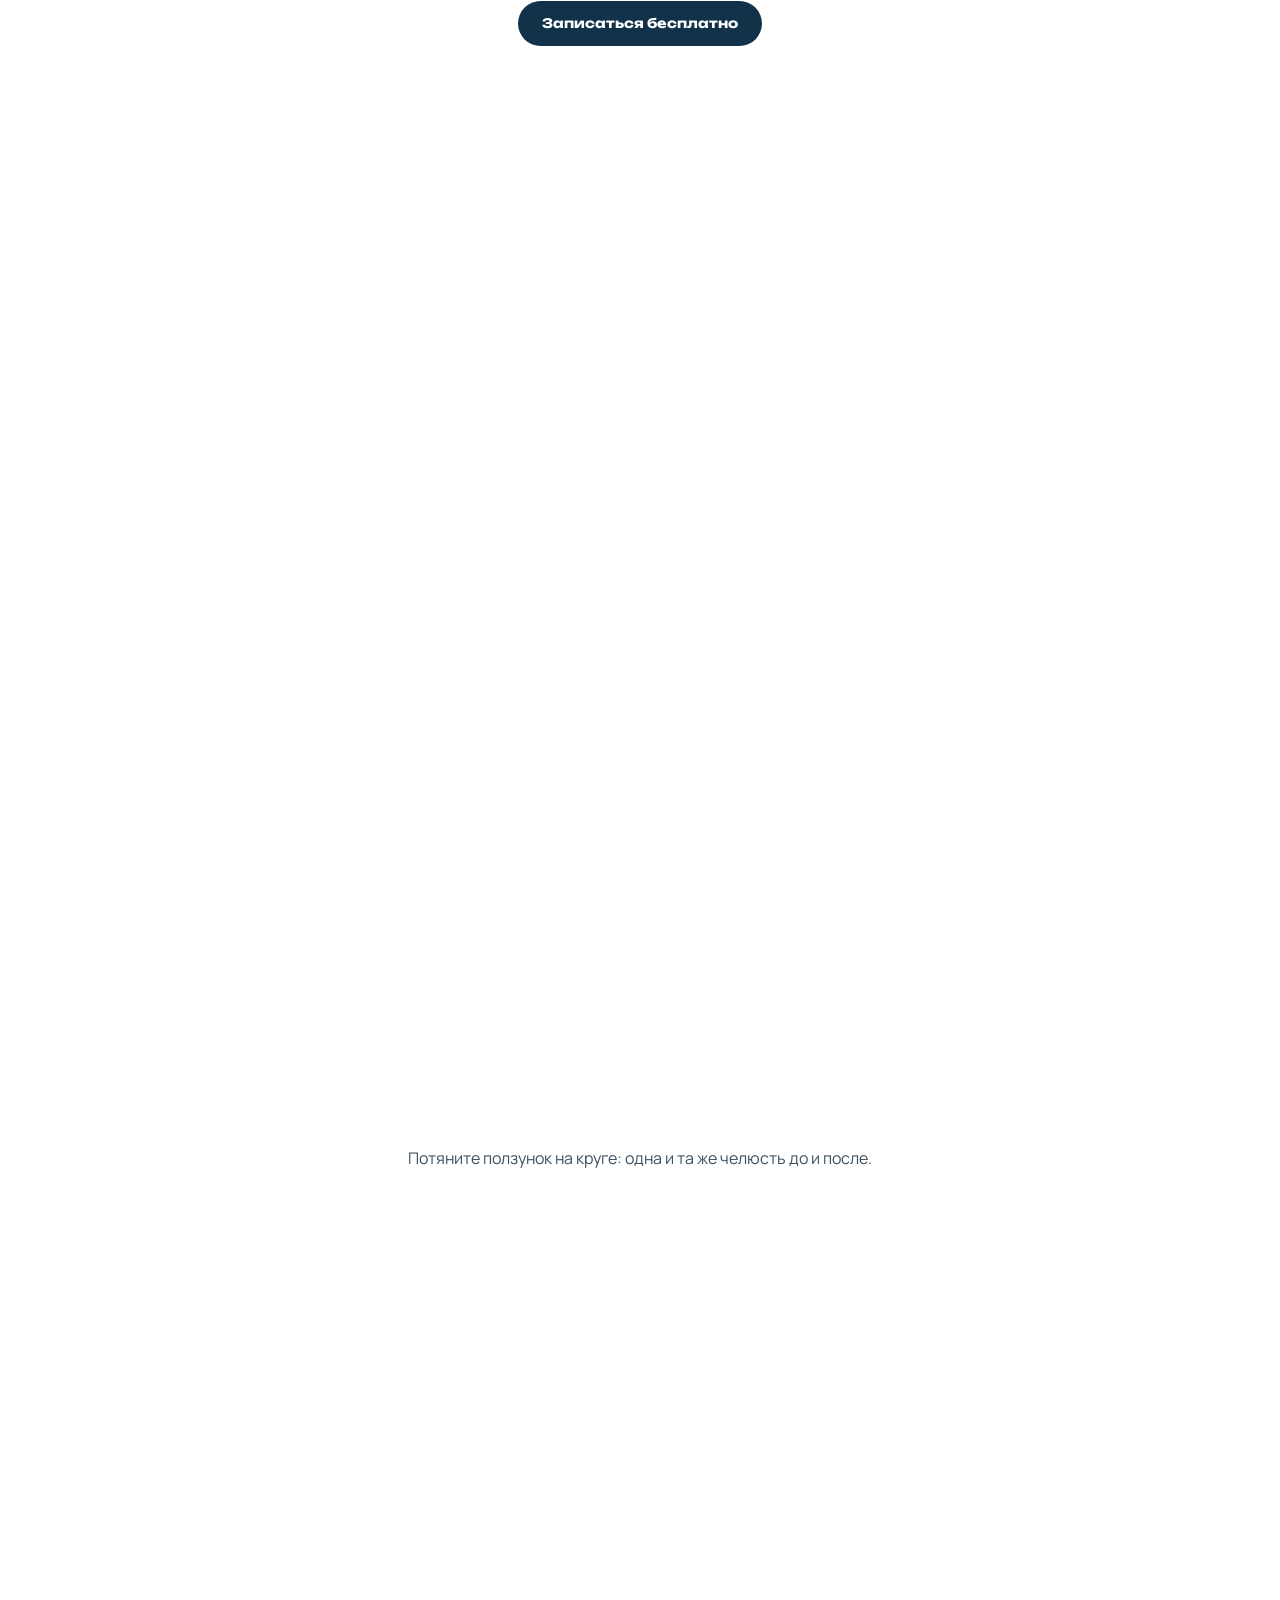
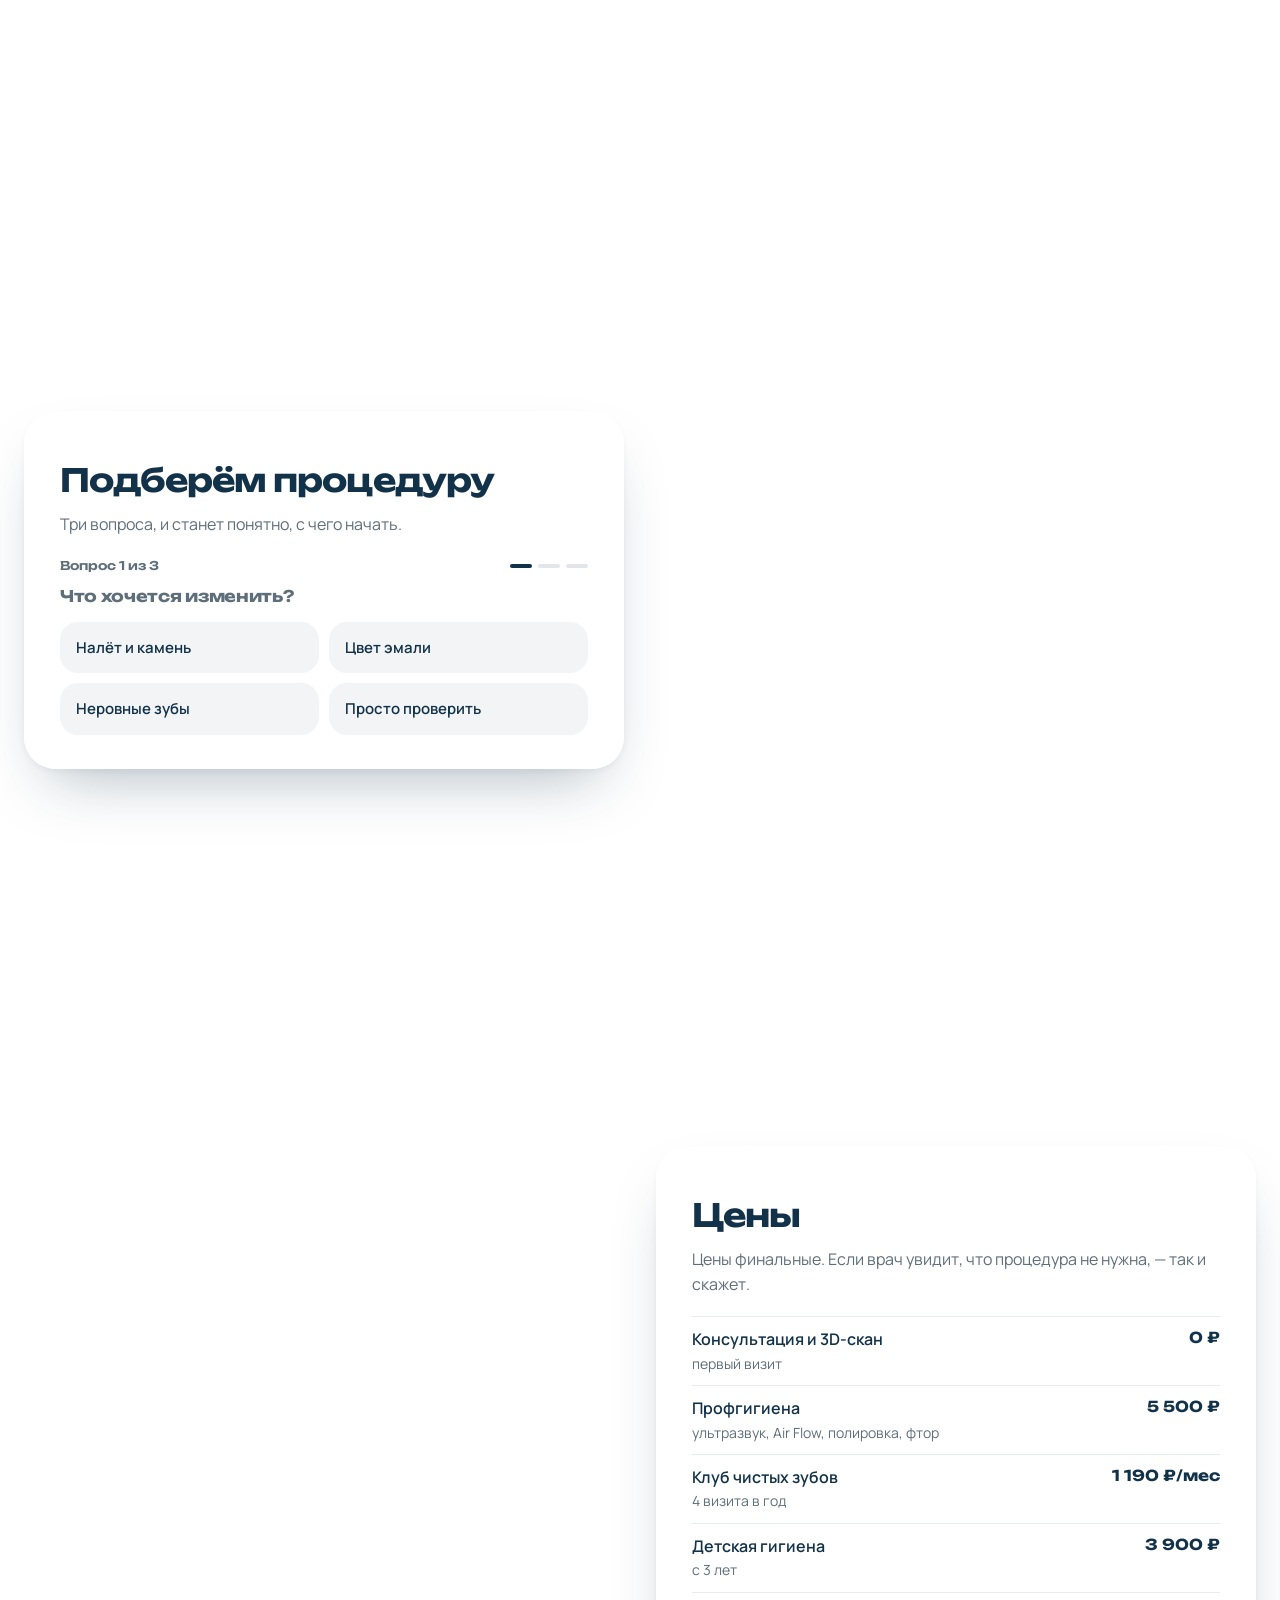
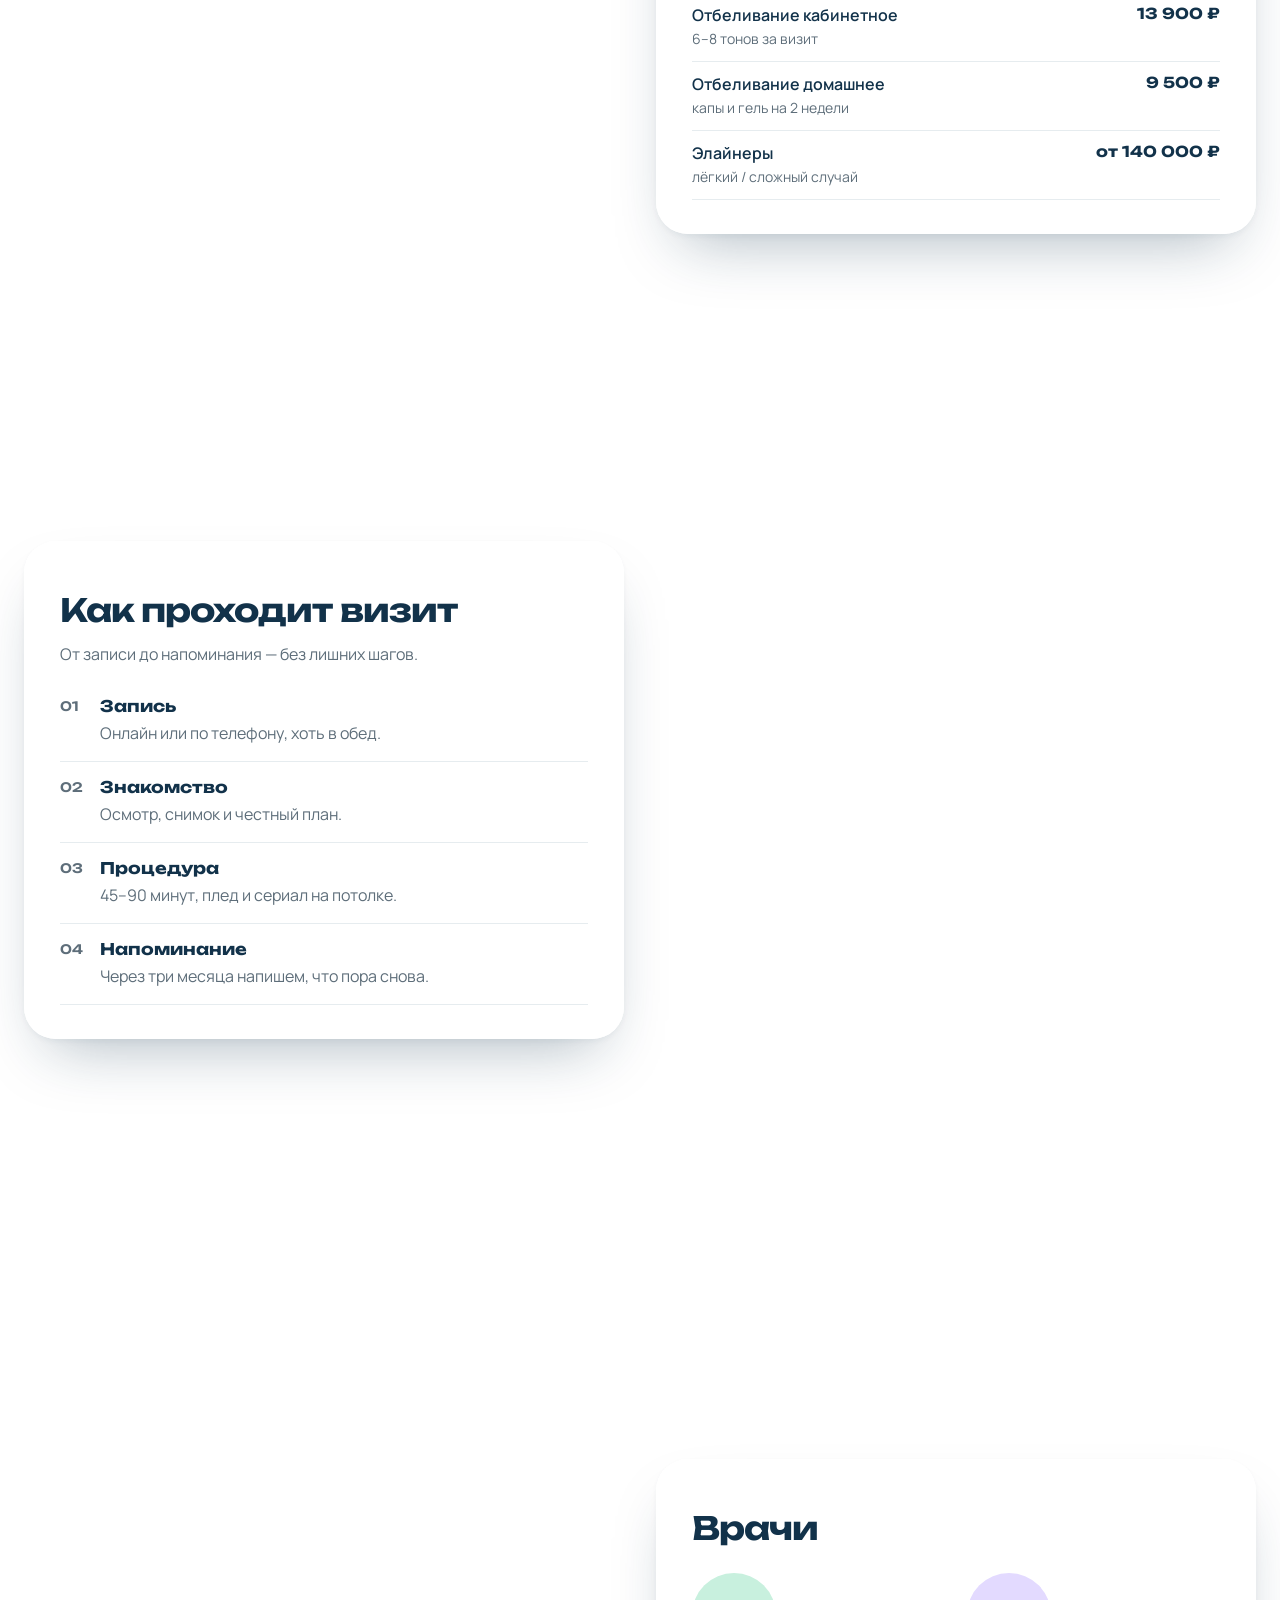
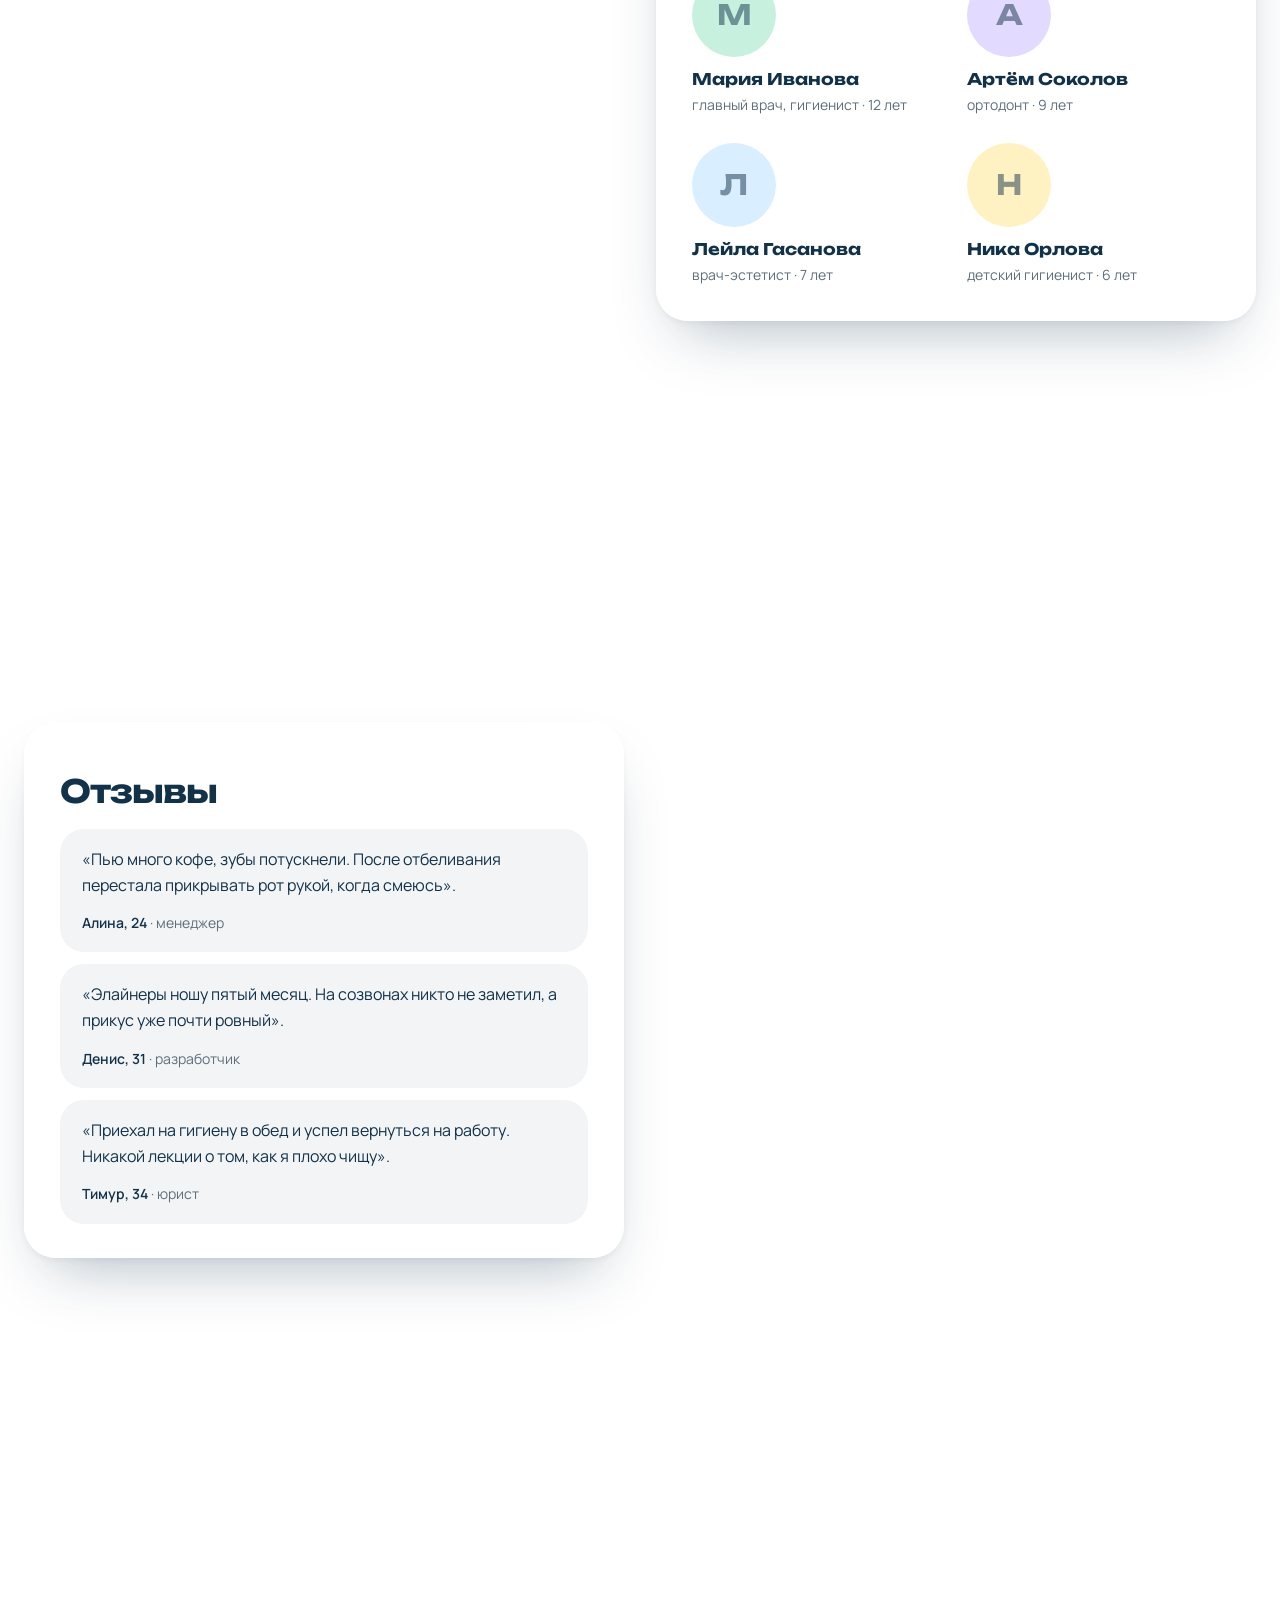
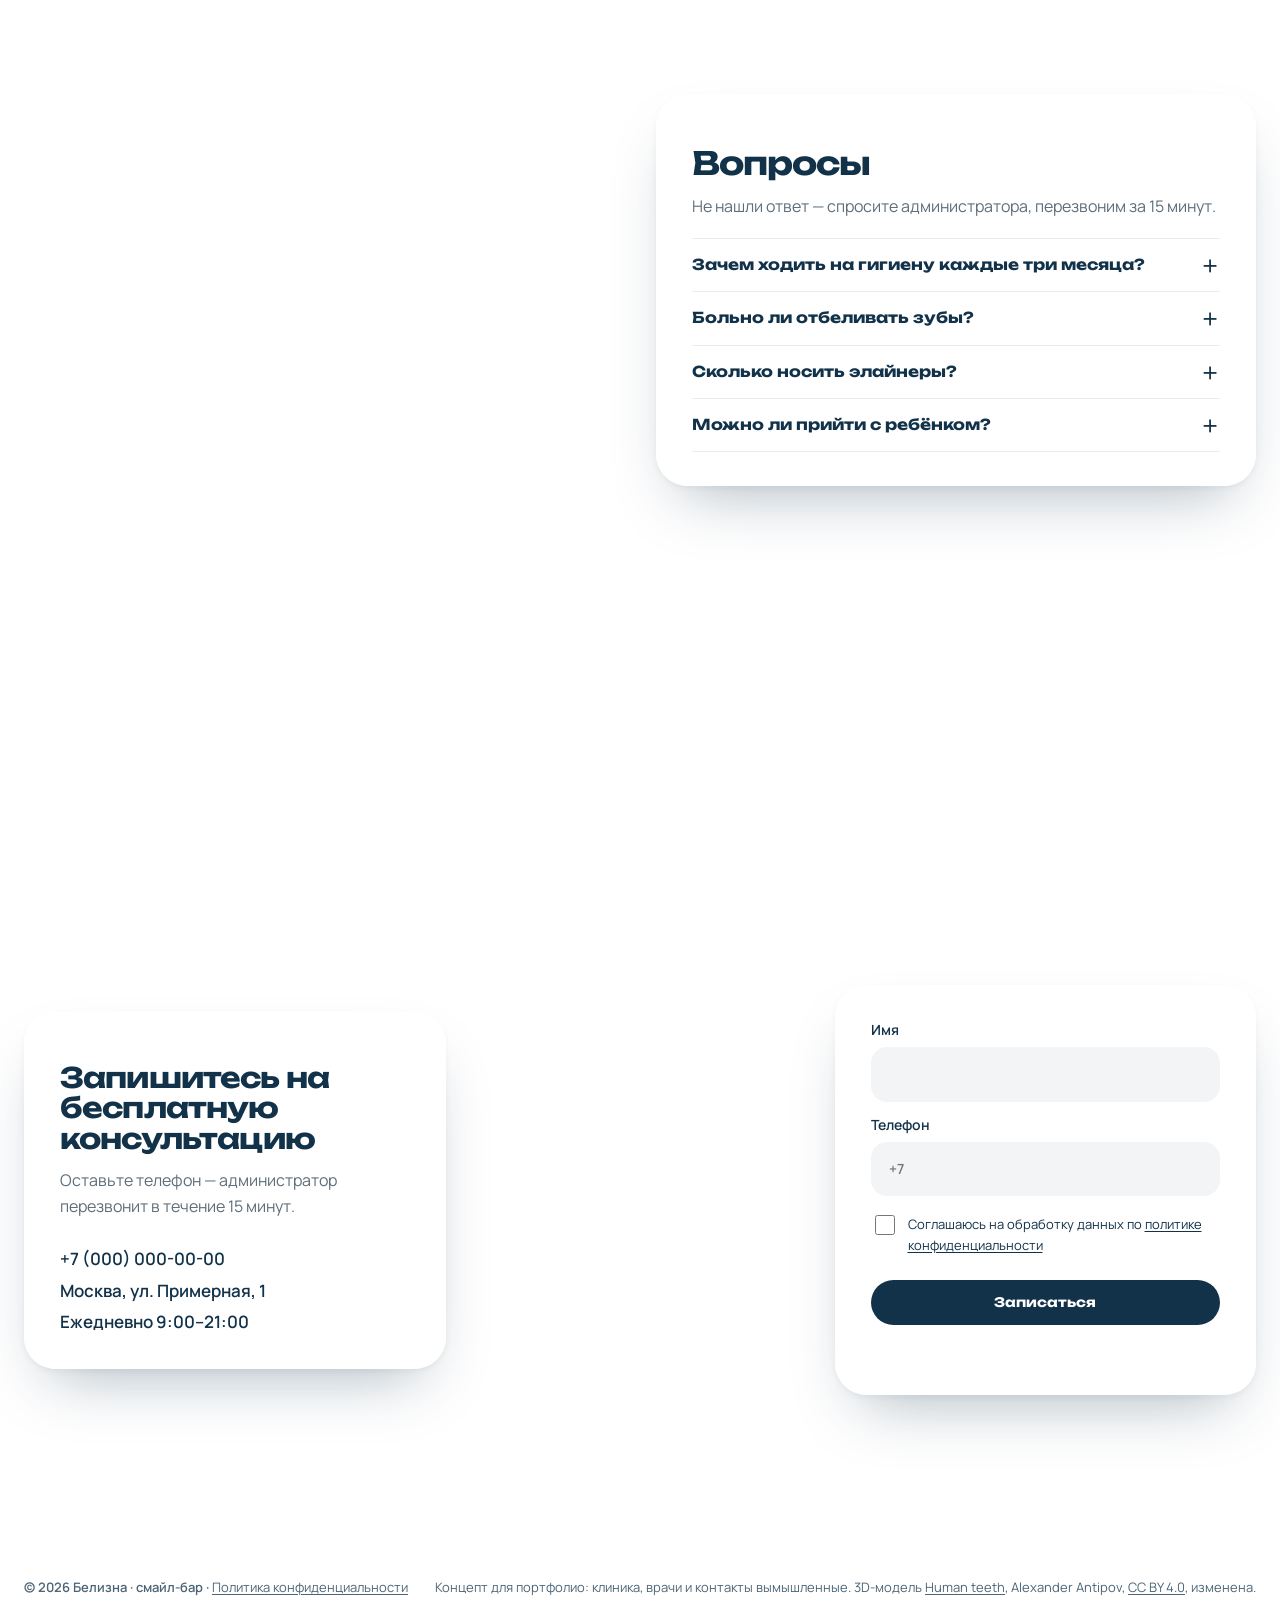
==== commit bcb42921: "Телефон: стили предзагружаются, экран загрузки ждёт их, страховка 8 с: убран сдвиг раскладки на медл" ====
--- a/index.html
+++ b/index.html
@@ -63,6 +63,7 @@
 /* Пока не пришёл css/styles.css, всё кроме экрана загрузки скрыто: страница без стилей перестраивалась бы под загрузчиком и давала сдвиг раскладки */
 html:not(.css) body > :not(.loader):not(script):not(noscript) { visibility: hidden; }
 </style>
+<link rel="preload" href="css/styles.css?v=20261121a" as="style">
 <link rel="stylesheet" href="css/styles.css?v=20261121a" media="print" onload="this.media='all';document.documentElement.classList.add('css')">
 <noscript><link rel="stylesheet" href="css/styles.css?v=20261121a"></noscript>
 </head>
@@ -77,16 +78,18 @@
   // Перезагрузка и возврат на вкладку всегда начинаются с первого экрана, а не с того места, где страницу оставили
   try { if ("scrollRestoration" in history) history.scrollRestoration = "manual"; } catch (e) {}
   window.scrollTo(0, 0);
-  setTimeout(function () { document.documentElement.classList.add("css"); }, 4000);   // страховка на случай, если стили не загрузились
+  setTimeout(function () { document.documentElement.classList.add("css"); }, 8000);   // страховка: если стили так и не пришли, показываем страницу как есть
   window.addEventListener("pageshow", function (e) { if (e.persisted) window.scrollTo(0, 0); });
   var el = document.querySelector(".loader"), called = false;
   window.siteReady = function () {
     if (called) return; called = true;
-    setTimeout(function () {
+    function reveal() {
+      if (!document.documentElement.classList.contains("css")) { setTimeout(reveal, 80); return; }   // ждём стили, чтобы не открыть скрытую страницу
       el.classList.add("done");                       // зуб добеливается
       setTimeout(function () { document.documentElement.classList.add("go"); }, 300);   // первый экран проявляется
       setTimeout(function () { el.classList.add("off"); }, 420);
-    }, Math.max(0, 900 - performance.now()));
+    }
+    setTimeout(reveal, Math.max(0, 900 - performance.now()));
   };
   // Без 3D сайт остаётся рабочим: на первом экране название и причина
   window.__errs = [];
